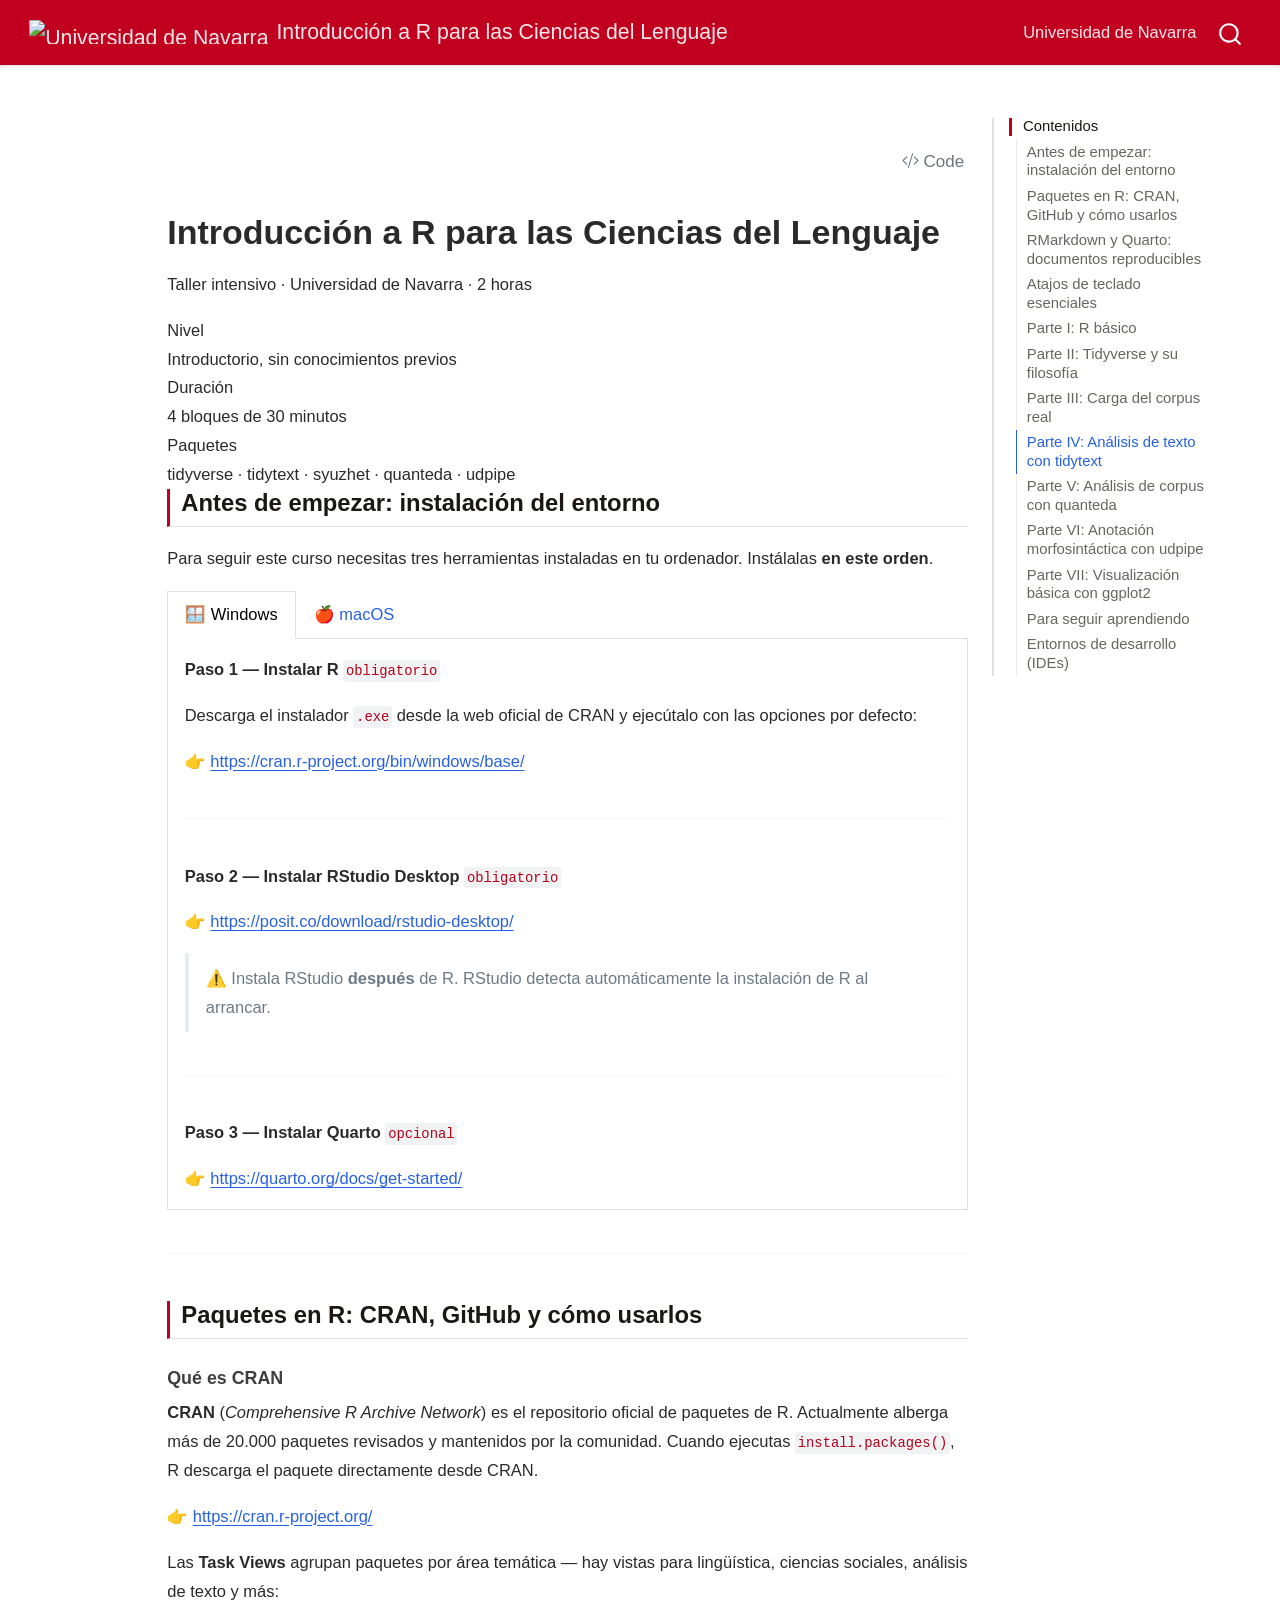
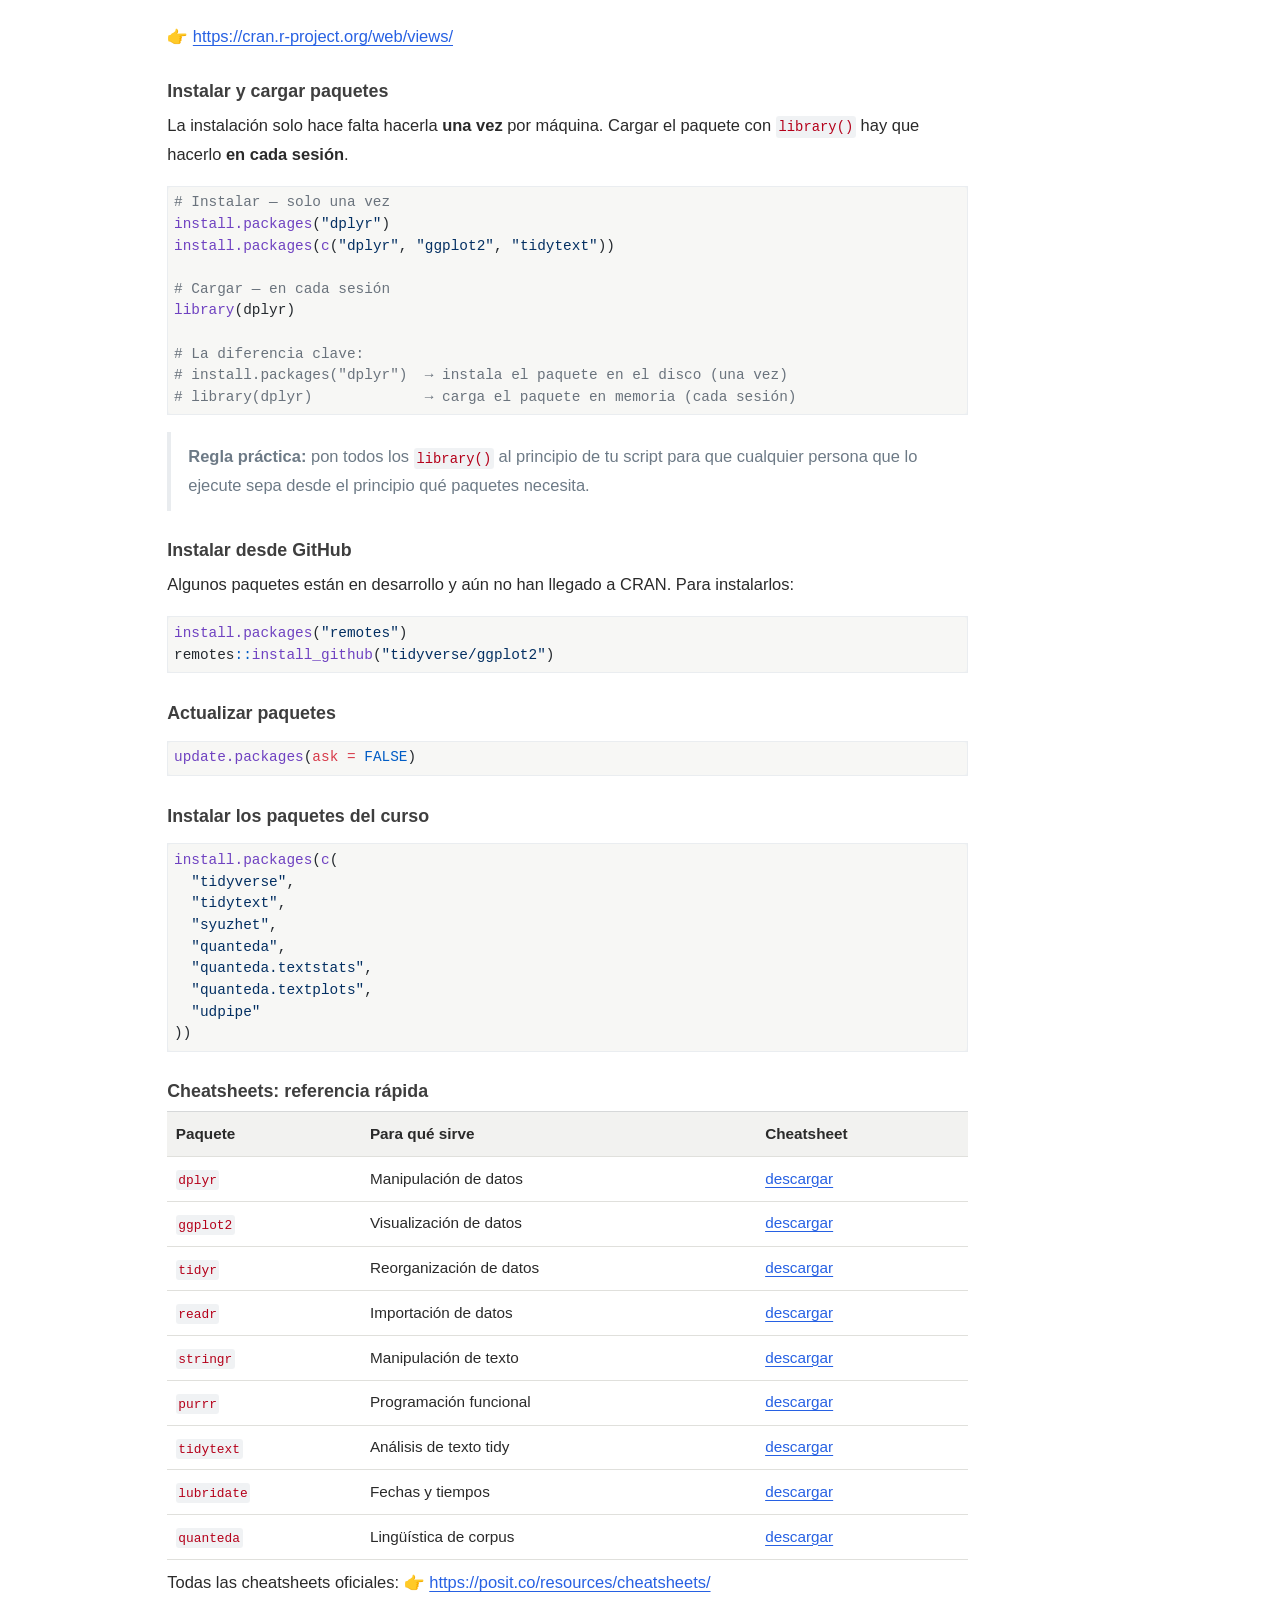
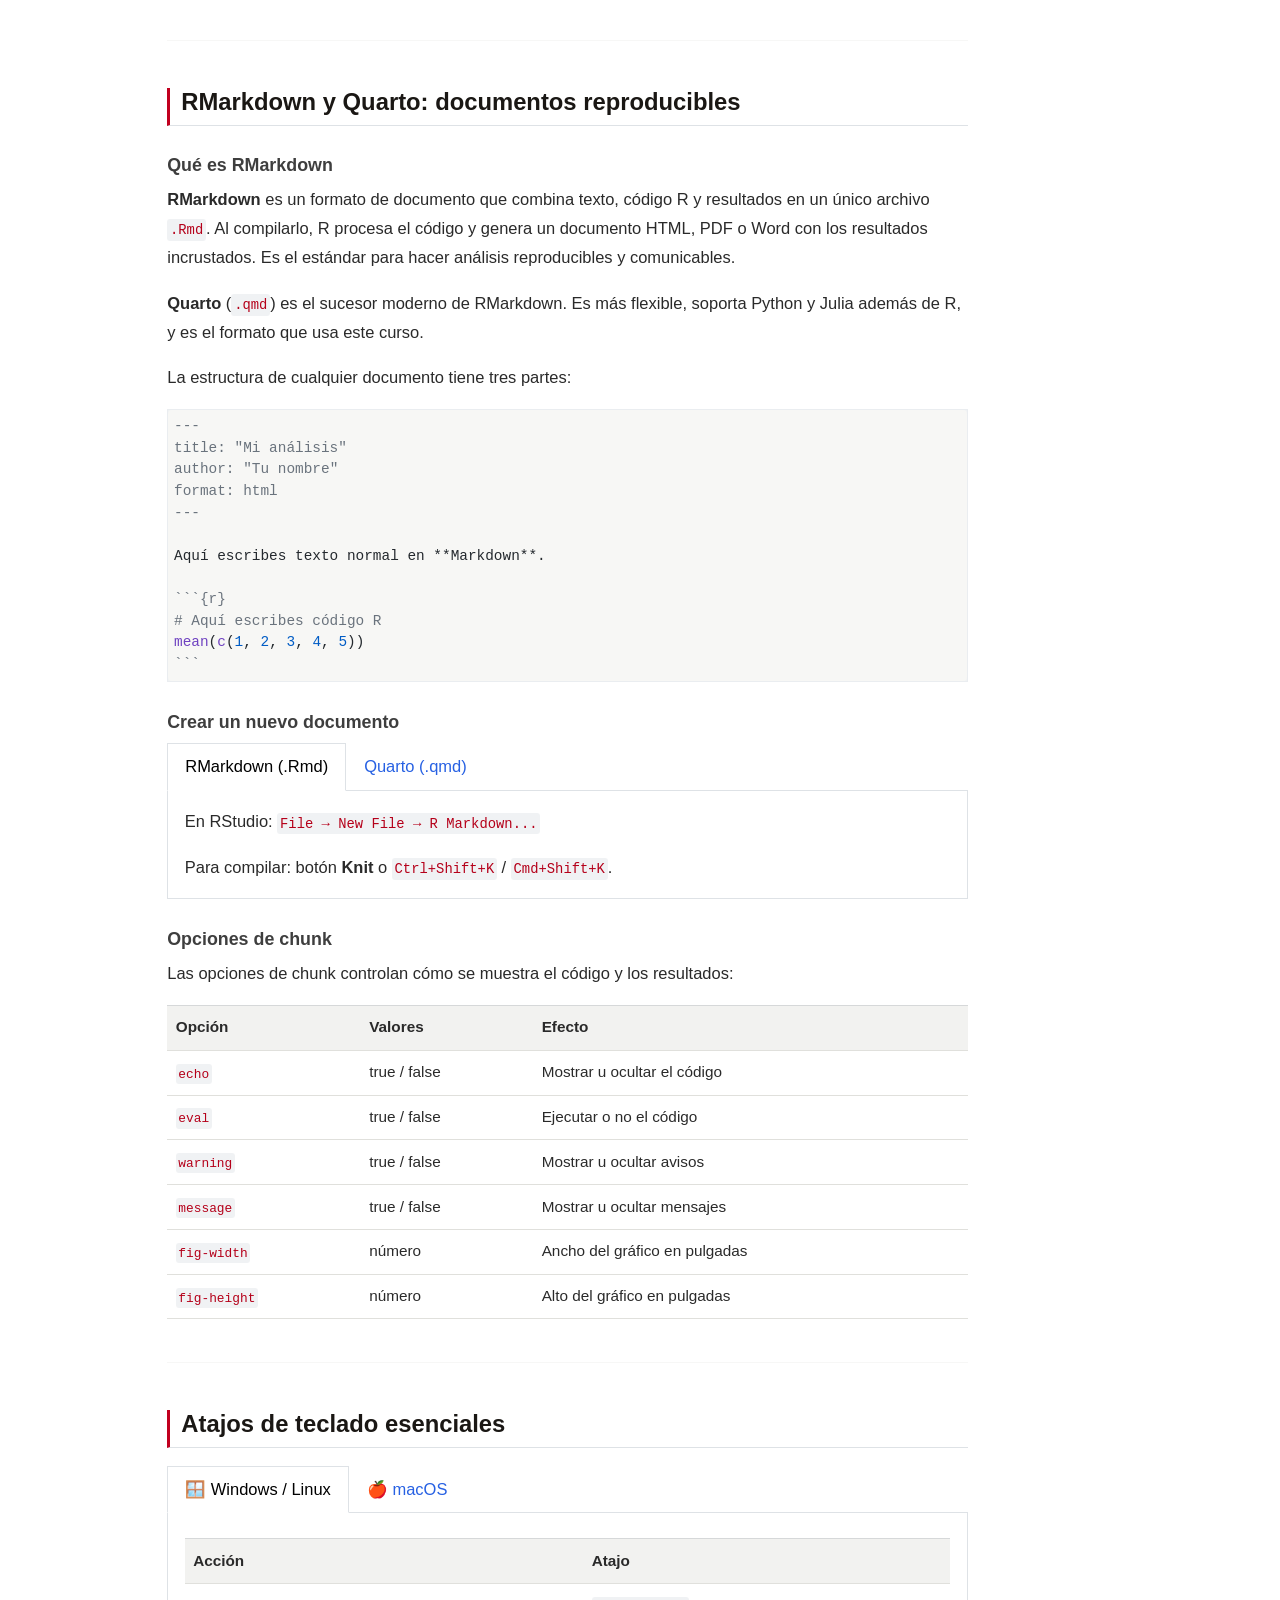
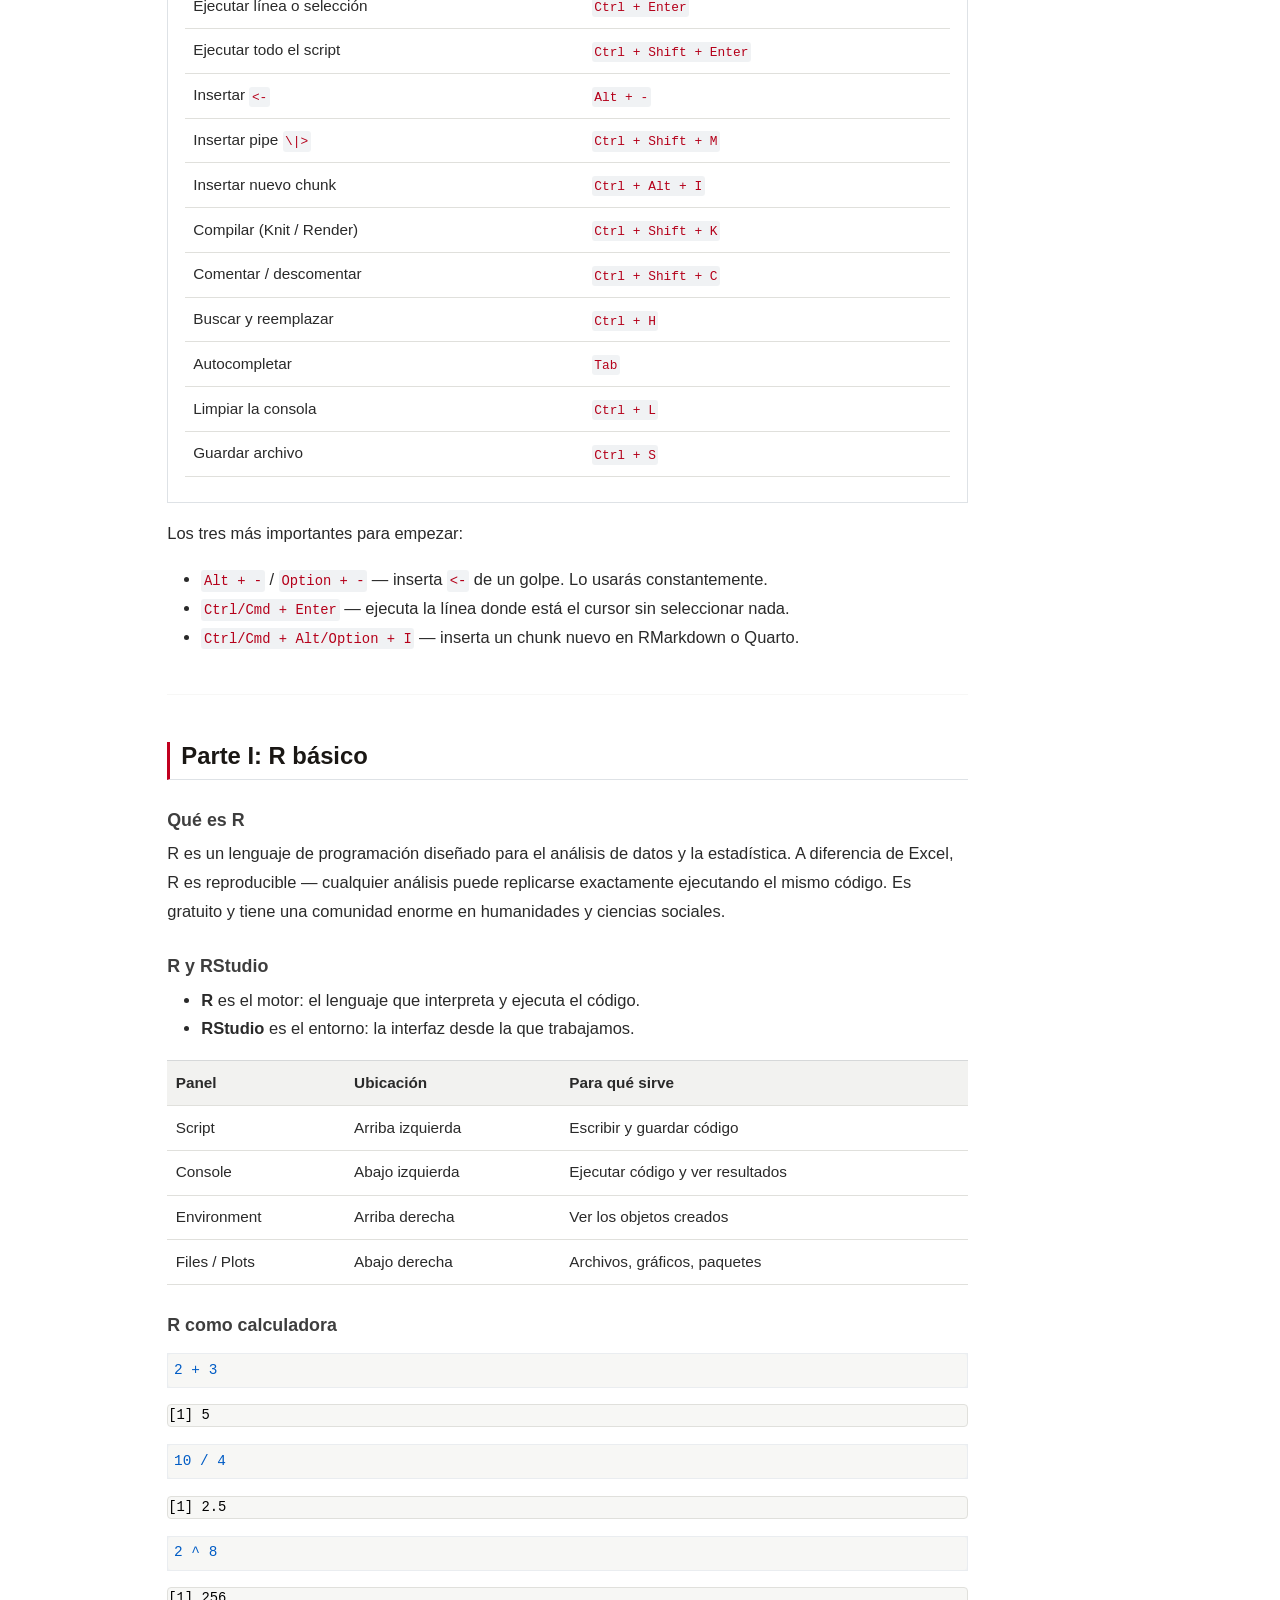
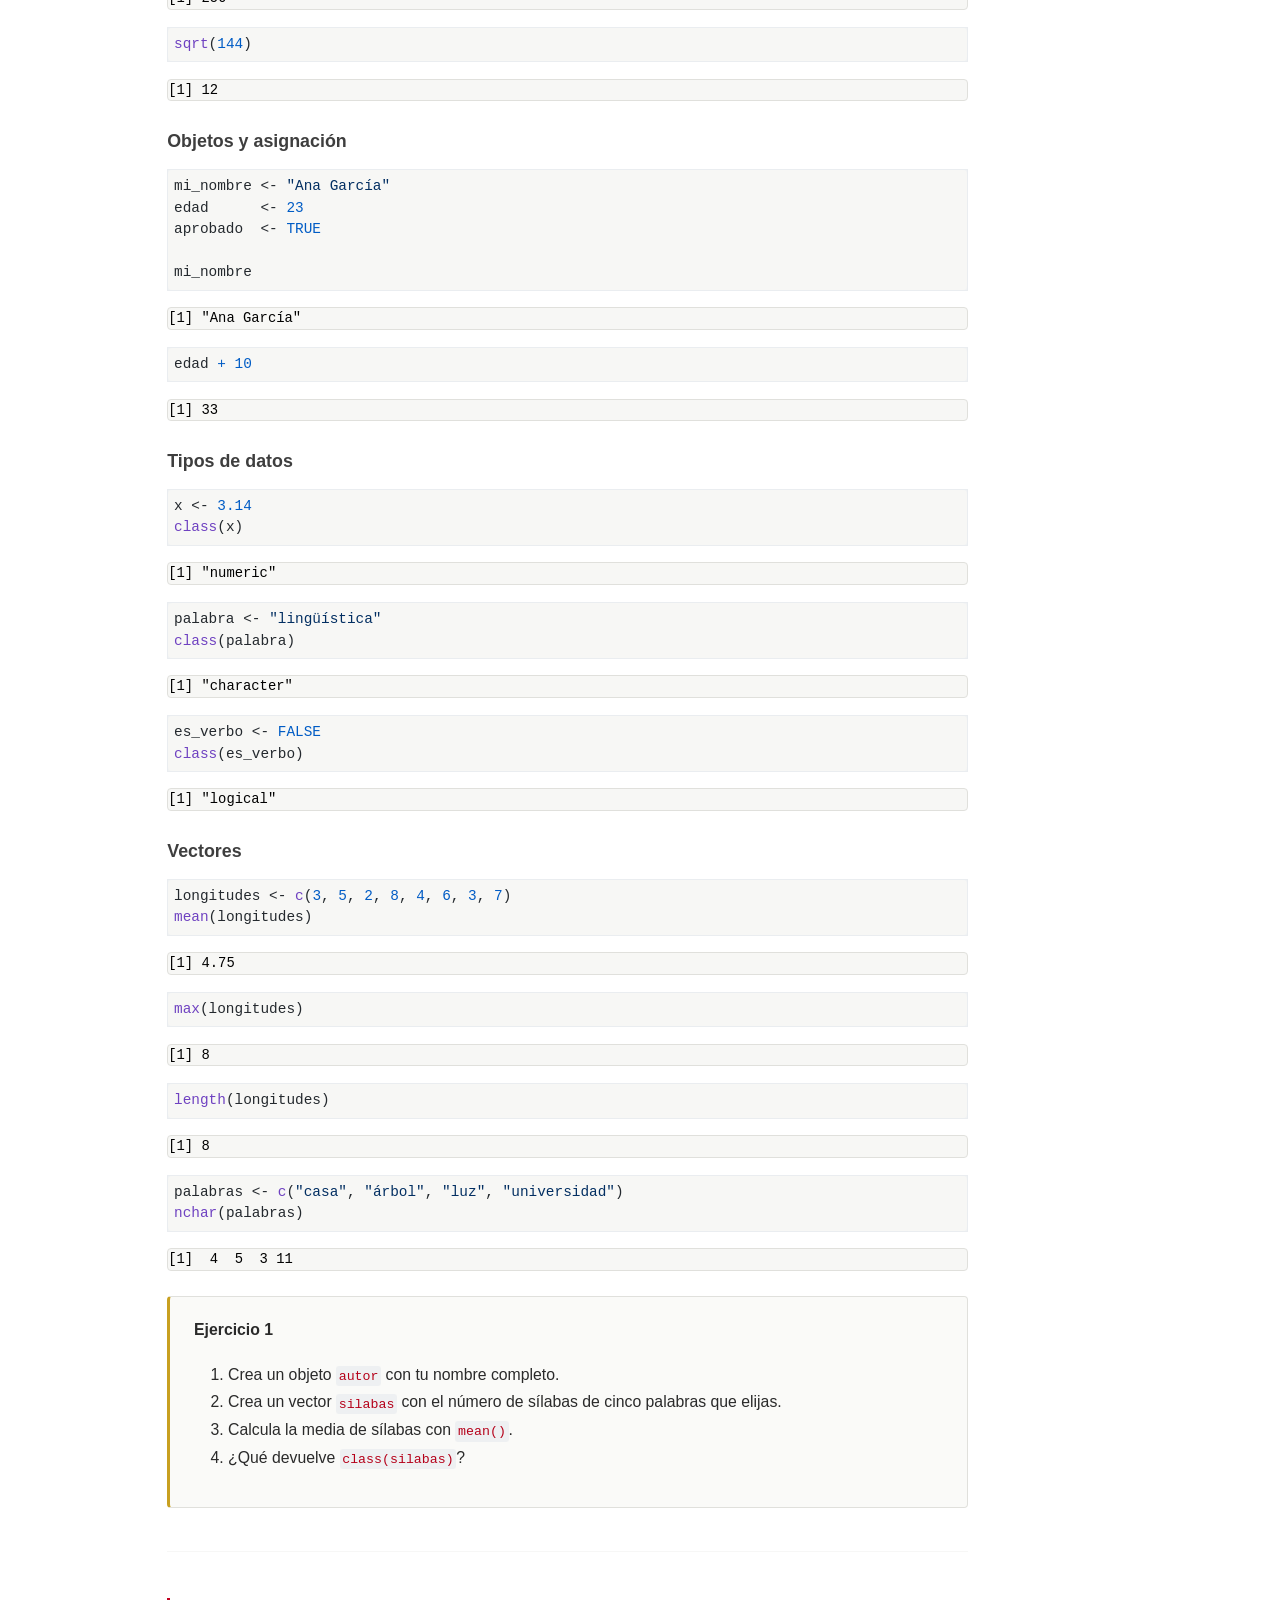
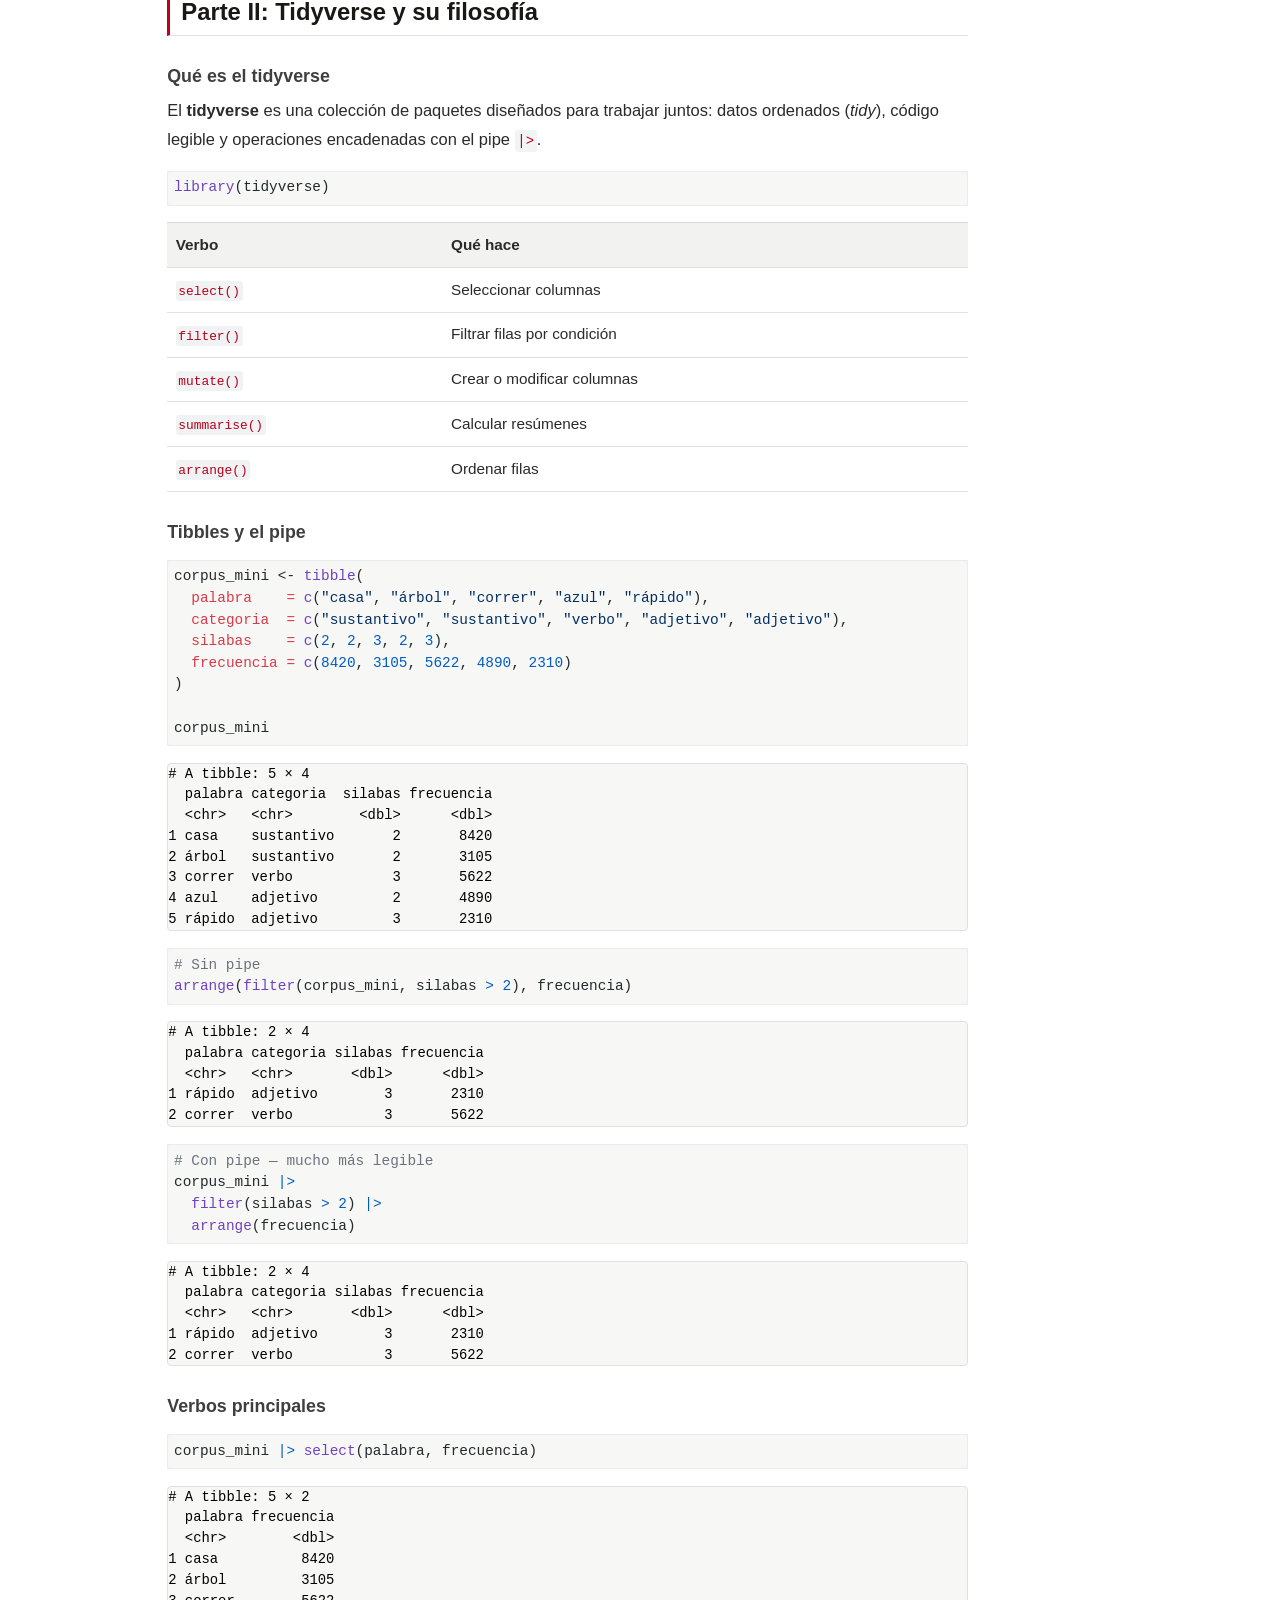
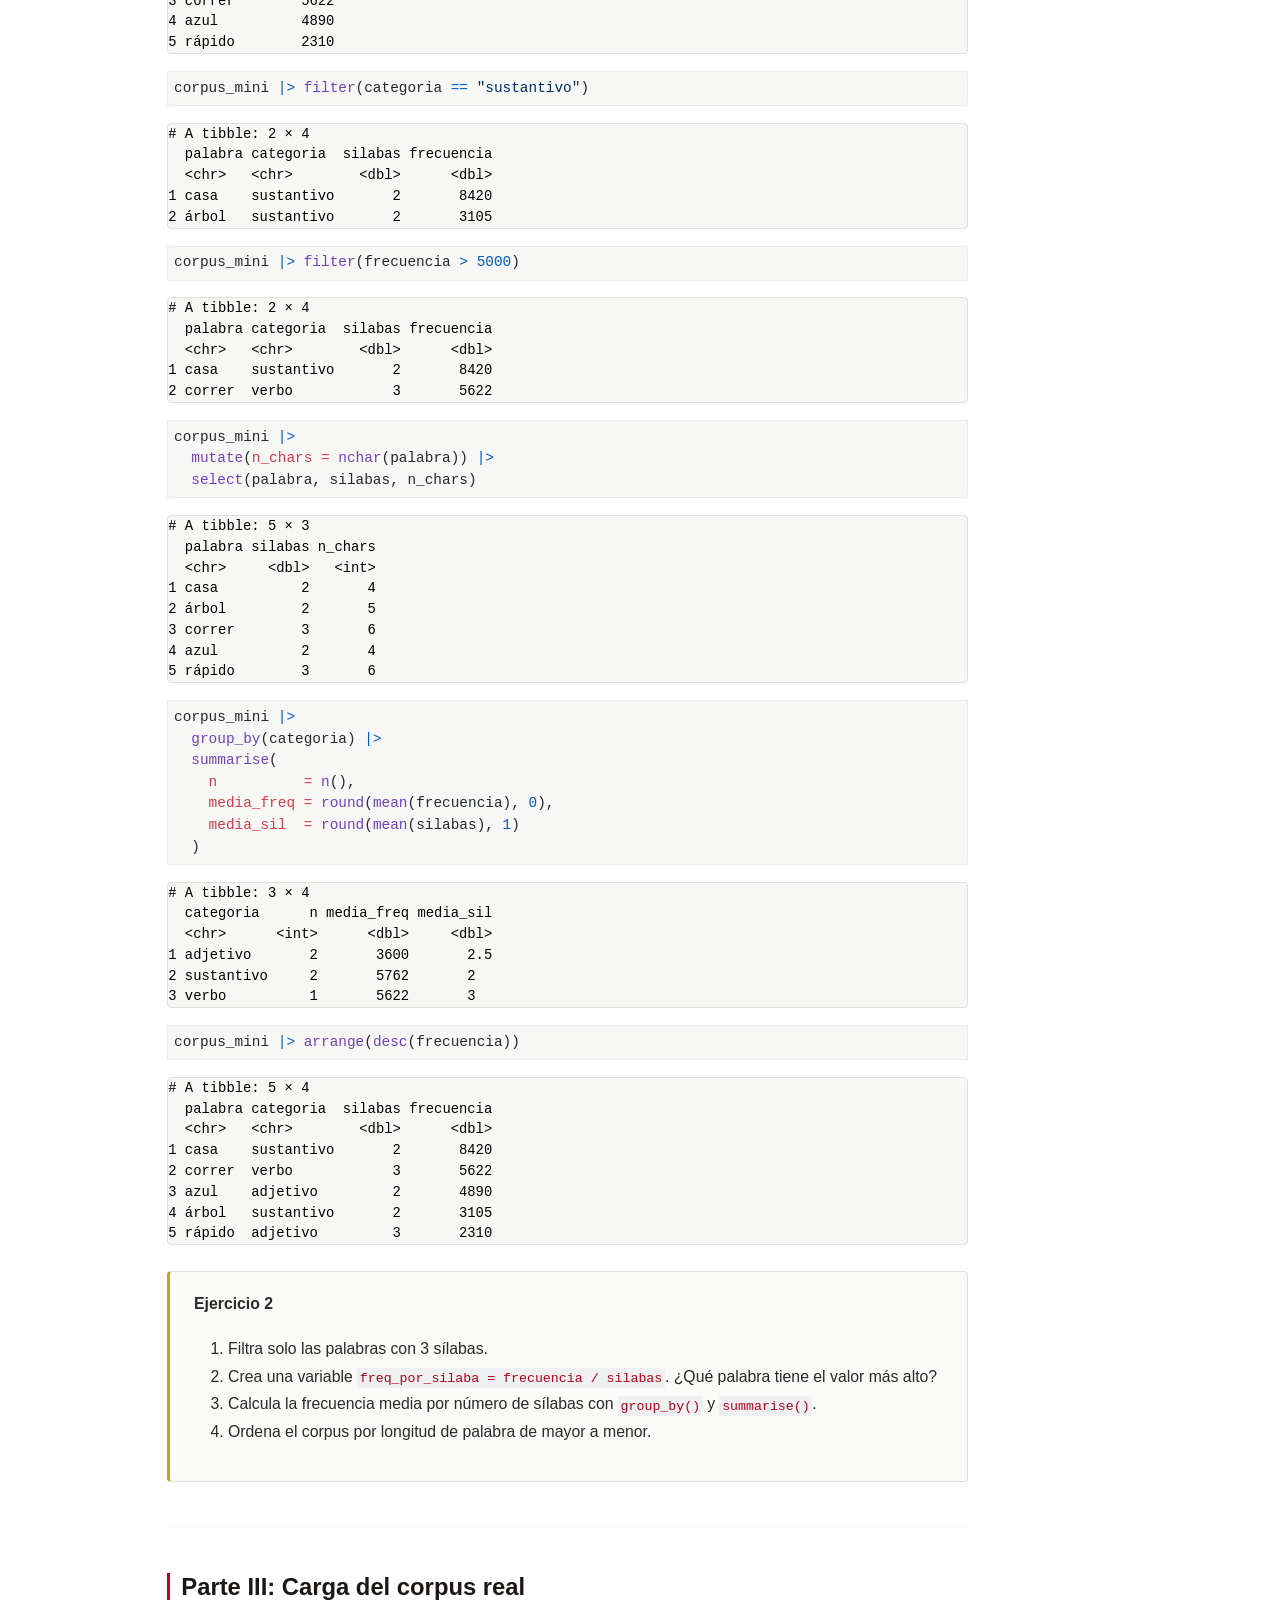
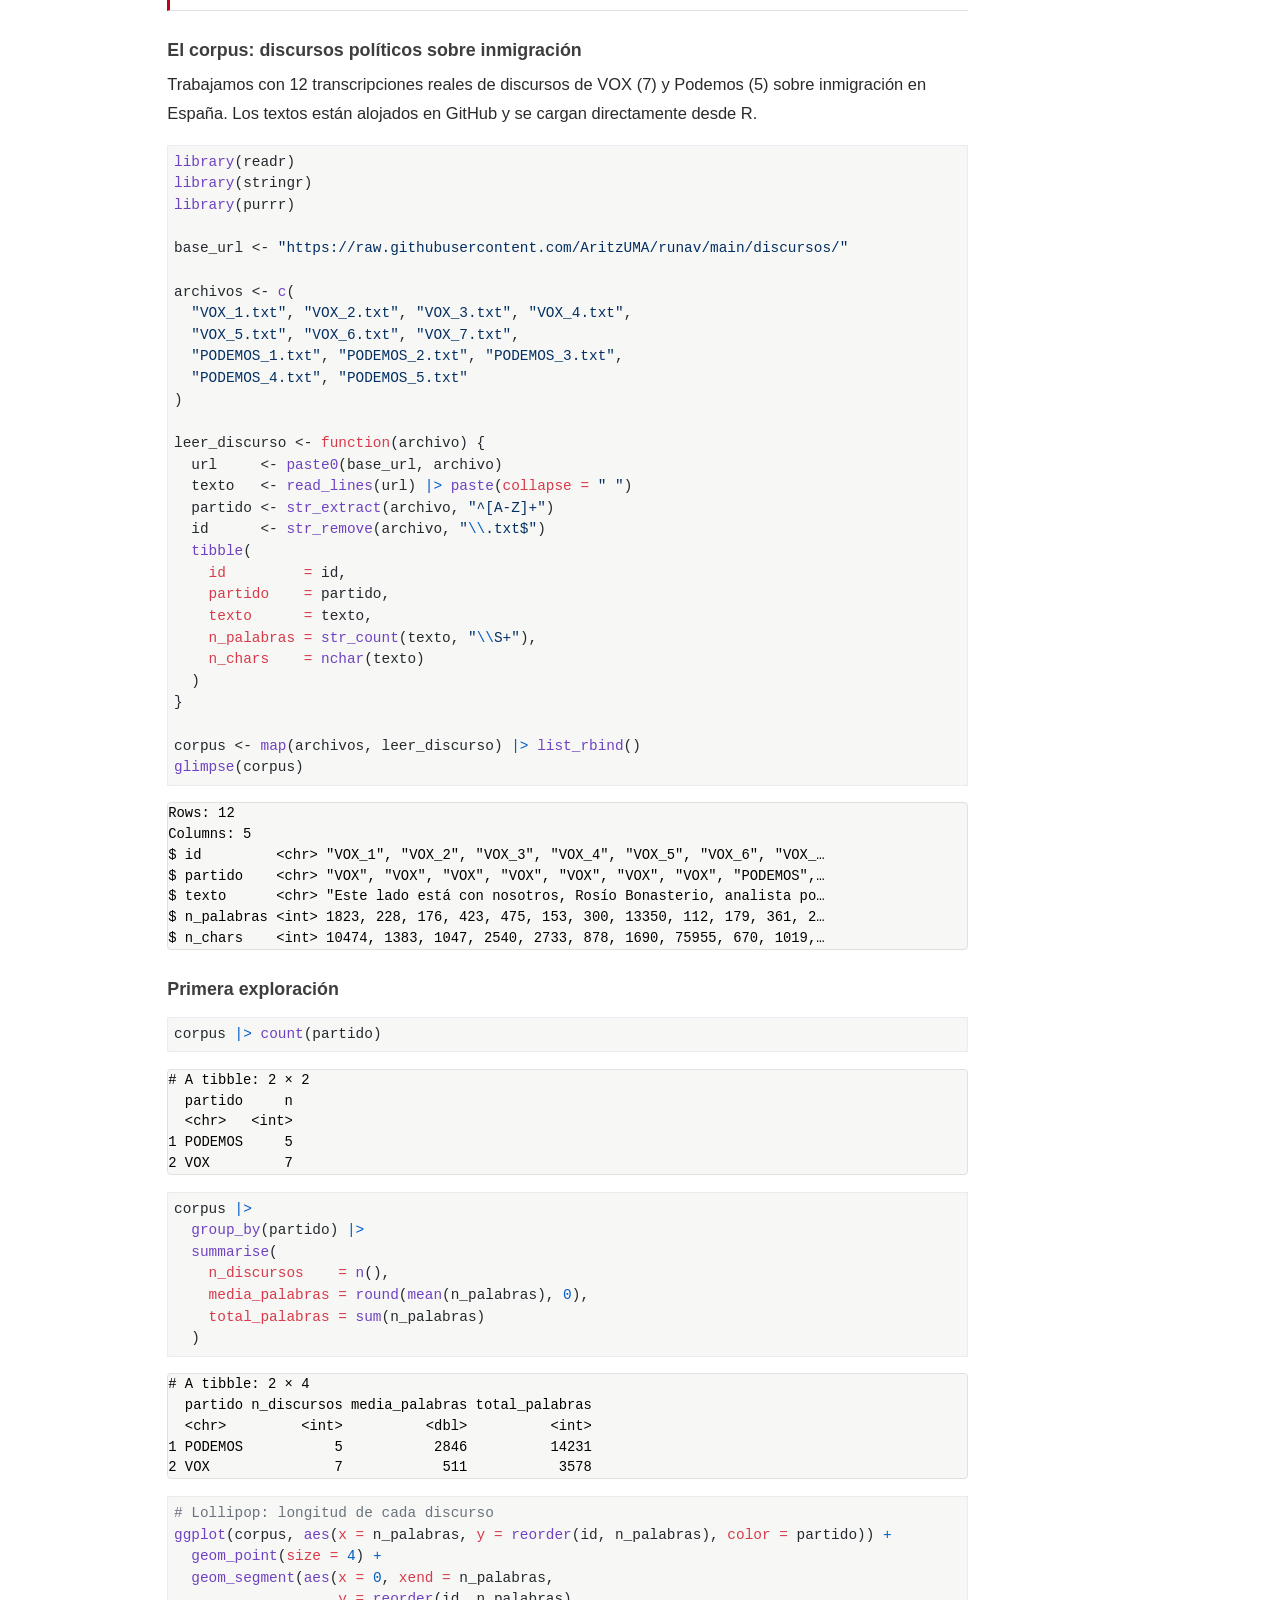
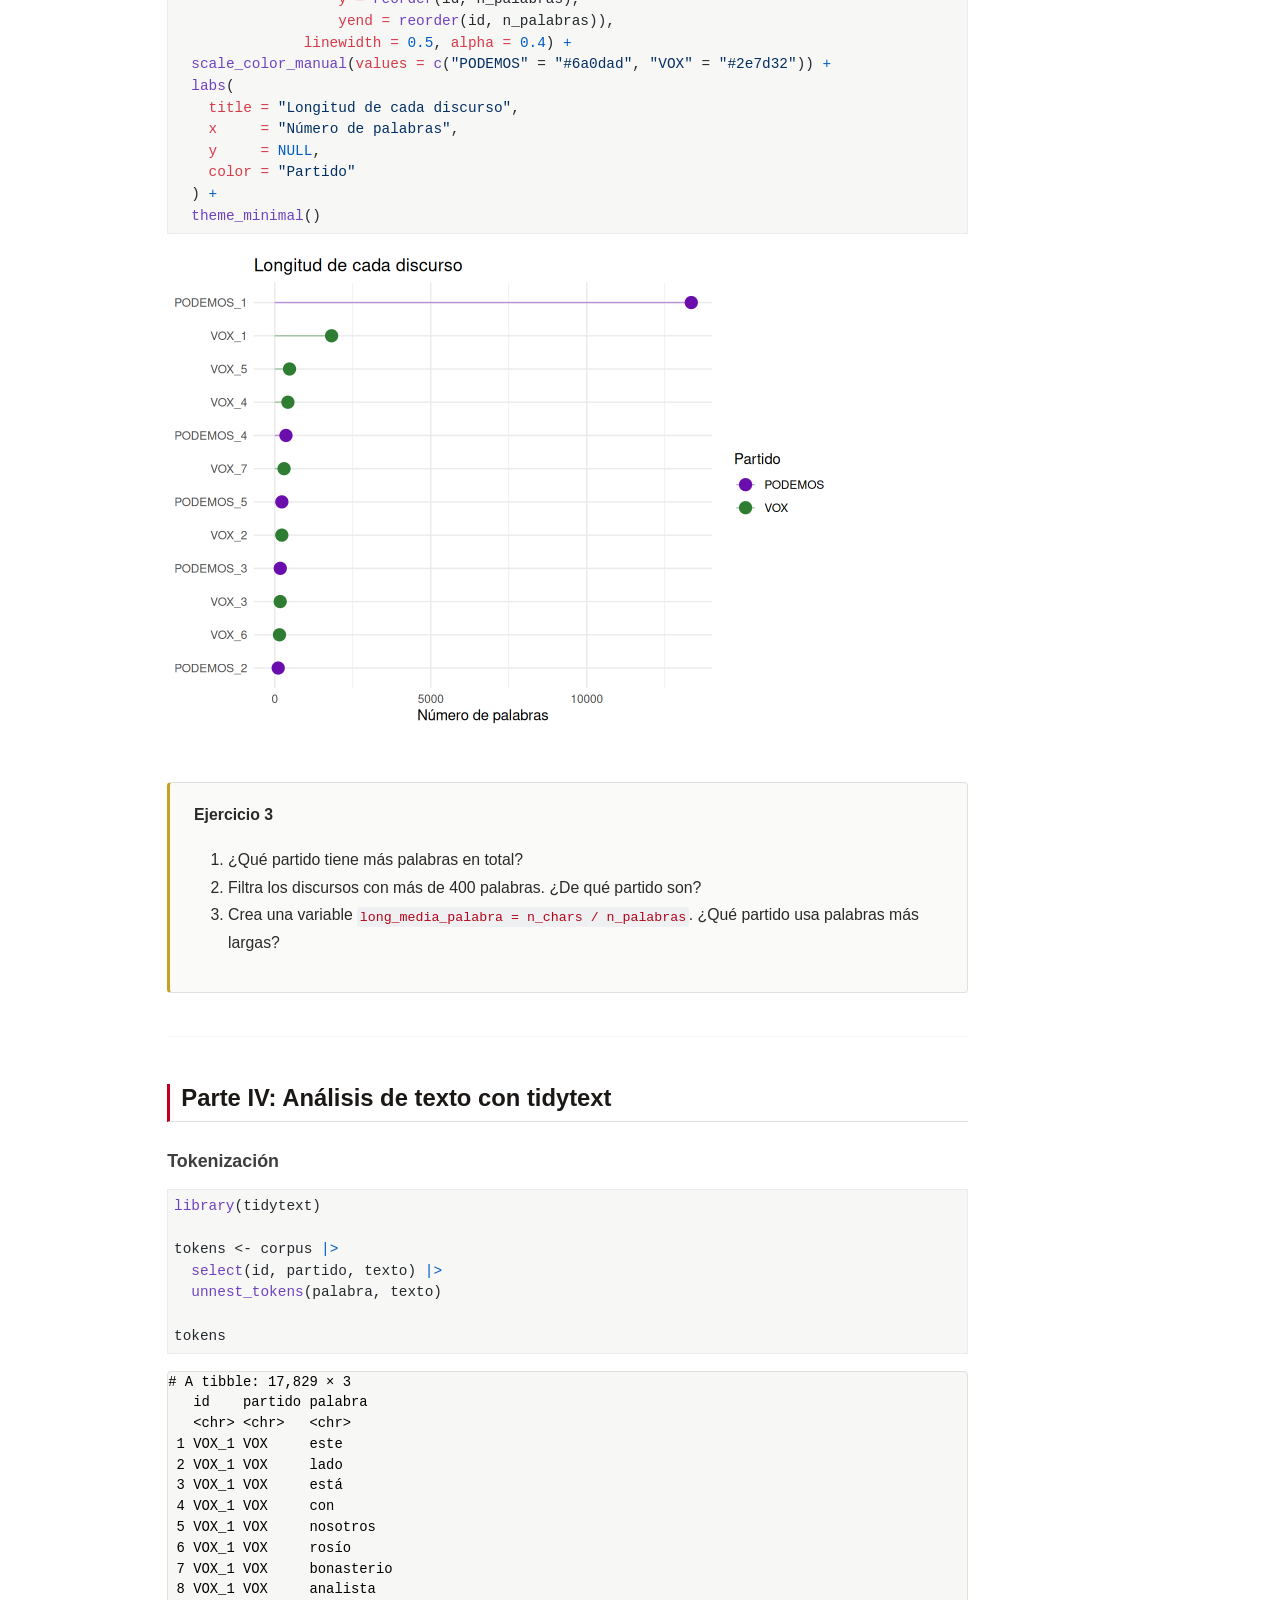
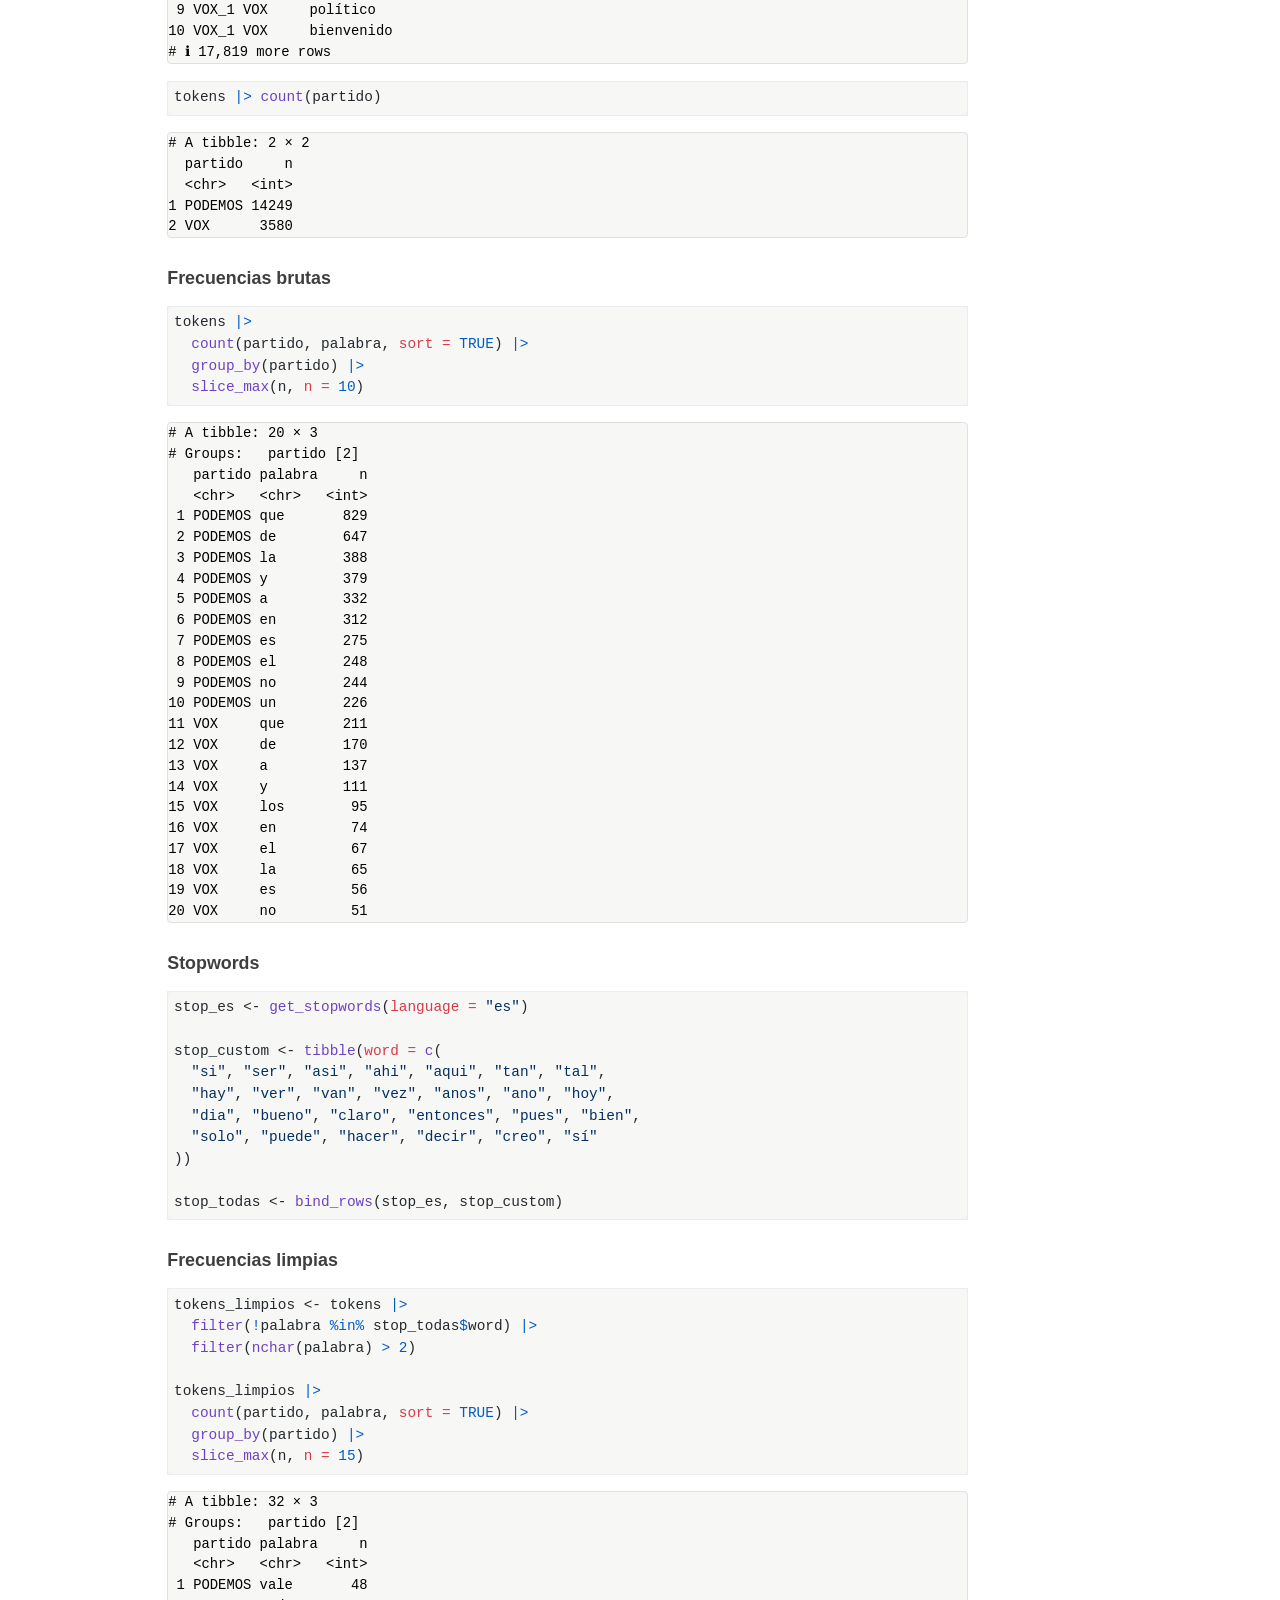
==== index.html @ 526f391e "Built site for gh-pages" ====
<!DOCTYPE html>
<html xmlns="http://www.w3.org/1999/xhtml" lang="en" xml:lang="en"><head>

<meta charset="utf-8">
<meta name="generator" content="quarto-1.9.37">

<meta name="viewport" content="width=device-width, initial-scale=1.0, user-scalable=yes">


<title>Introducción a R para las Ciencias del Lenguaje</title>
<style>
/* Default styles provided by pandoc.
** See https://pandoc.org/MANUAL.html#variables-for-html for config info.
*/
code{white-space: pre-wrap;}
span.smallcaps{font-variant: small-caps;}
div.columns{display: flex; gap: min(4vw, 1.5em);}
div.column{flex: auto; overflow-x: auto;}
div.hanging-indent{margin-left: 1.5em; text-indent: -1.5em;}
ul.task-list{list-style: none;}
ul.task-list li input[type="checkbox"] {
  width: 0.8em;
  margin: 0 0.8em 0.2em -1em; /* quarto-specific, see https://github.com/quarto-dev/quarto-cli/issues/4556 */ 
  vertical-align: middle;
}
/* CSS for syntax highlighting */
html { -webkit-text-size-adjust: 100%; }
pre > code.sourceCode { white-space: pre; position: relative; }
pre > code.sourceCode > span { display: inline-block; line-height: 1.25; }
pre > code.sourceCode > span:empty { height: 1.2em; }
.sourceCode { overflow: visible; }
code.sourceCode > span { color: inherit; text-decoration: inherit; }
div.sourceCode { margin: 1em 0; }
pre.sourceCode { margin: 0; }
@media screen {
div.sourceCode { overflow: auto; }
}
@media print {
pre > code.sourceCode { white-space: pre-wrap; }
pre > code.sourceCode > span { text-indent: -5em; padding-left: 5em; }
}
pre.numberSource code
  { counter-reset: source-line 0; }
pre.numberSource code > span
  { position: relative; left: -4em; counter-increment: source-line; }
pre.numberSource code > span > a:first-child::before
  { content: counter(source-line);
    position: relative; left: -1em; text-align: right; vertical-align: baseline;
    border: none; display: inline-block;
    -webkit-touch-callout: none; -webkit-user-select: none;
    -khtml-user-select: none; -moz-user-select: none;
    -ms-user-select: none; user-select: none;
    padding: 0 4px; width: 4em;
  }
pre.numberSource { margin-left: 3em;  padding-left: 4px; }
div.sourceCode
  {   }
@media screen {
pre > code.sourceCode > span > a:first-child::before { text-decoration: underline; }
}
</style>


<script src="site_libs/quarto-nav/quarto-nav.js"></script>
<script src="site_libs/quarto-nav/headroom.min.js"></script>
<script src="site_libs/clipboard/clipboard.min.js"></script>
<script src="site_libs/quarto-search/autocomplete.umd.js"></script>
<script src="site_libs/quarto-search/fuse.min.js"></script>
<script src="site_libs/quarto-search/quarto-search.js"></script>
<meta name="quarto:offset" content="./">
<script src="site_libs/quarto-html/quarto.js" type="module"></script>
<script src="site_libs/quarto-html/tabsets/tabsets.js" type="module"></script>
<script src="site_libs/quarto-html/popper.min.js"></script>
<script src="site_libs/quarto-html/tippy.umd.min.js"></script>
<script src="site_libs/quarto-html/anchor.min.js"></script>
<link href="site_libs/quarto-html/tippy.css" rel="stylesheet">
<link href="site_libs/quarto-html/quarto-syntax-highlighting-acf12a64177840b8d86f2d4f01b2e9fb.css" rel="stylesheet" id="quarto-text-highlighting-styles">
<script src="site_libs/bootstrap/bootstrap.min.js"></script>
<link href="site_libs/bootstrap/bootstrap-icons.css" rel="stylesheet">
<link href="site_libs/bootstrap/bootstrap-f64c6f8e238f527249b3c3e2ac4c1b9b.min.css" rel="stylesheet" append-hash="true" id="quarto-bootstrap" data-mode="light">
<script id="quarto-search-options" type="application/json">{
  "location": "navbar",
  "copy-button": false,
  "collapse-after": 3,
  "panel-placement": "end",
  "type": "overlay",
  "limit": 50,
  "keyboard-shortcut": [
    "f",
    "/",
    "s"
  ],
  "show-item-context": false,
  "language": {
    "search-no-results-text": "No results",
    "search-matching-documents-text": "matching documents",
    "search-copy-link-title": "Copy link to search",
    "search-hide-matches-text": "Hide additional matches",
    "search-more-match-text": "more match in this document",
    "search-more-matches-text": "more matches in this document",
    "search-clear-button-title": "Clear",
    "search-text-placeholder": "",
    "search-detached-cancel-button-title": "Cancel",
    "search-submit-button-title": "Submit",
    "search-label": "Search"
  }
}</script>
<style>html{ scroll-behavior: smooth; }</style>


<link rel="stylesheet" href="styles.css">
</head>

<body class="nav-fixed quarto-light">

<div id="quarto-search-results"></div>
  <header id="quarto-header" class="headroom fixed-top">
    <nav class="navbar navbar-expand-lg " data-bs-theme="dark">
      <div class="navbar-container container-fluid">
      <div class="navbar-brand-container mx-auto">
    <a href="https://www.unav.edu" class="navbar-brand navbar-brand-logo">
    <img src="https://www.unav.edu/documents/10162/30622995/Marca+Universidad+de+Navarra_200__white.png/75601112-72f9-4940-a060-0a15ab28a11c?t=1635332708035" alt="Universidad de Navarra" class="navbar-logo light-content">
    <img src="https://www.unav.edu/documents/10162/30622995/Marca+Universidad+de+Navarra_200__white.png/75601112-72f9-4940-a060-0a15ab28a11c?t=1635332708035" alt="Universidad de Navarra" class="navbar-logo dark-content">
    </a>
    <a class="navbar-brand" href="https://www.unav.edu">
    <span class="navbar-title">Introducción a R para las Ciencias del Lenguaje</span>
    </a>
  </div>
            <div id="quarto-search" class="" title="Search"></div>
          <button class="navbar-toggler" type="button" data-bs-toggle="collapse" data-bs-target="#navbarCollapse" aria-controls="navbarCollapse" role="menu" aria-expanded="false" aria-label="Toggle navigation" onclick="if (window.quartoToggleHeadroom) { window.quartoToggleHeadroom(); }">
  <span class="navbar-toggler-icon"></span>
</button>
          <div class="collapse navbar-collapse" id="navbarCollapse">
            <ul class="navbar-nav navbar-nav-scroll ms-auto">
  <li class="nav-item">
    <a class="nav-link" href="https://www.unav.edu"> 
<span class="menu-text">Universidad de Navarra</span></a>
  </li>  
</ul>
          </div> <!-- /navcollapse -->
            <div class="quarto-navbar-tools">
</div>
      </div> <!-- /container-fluid -->
    </nav>
</header>
<!-- content -->
<div id="quarto-content" class="quarto-container page-columns page-rows-contents page-layout-article page-navbar">
<!-- sidebar -->
<!-- margin-sidebar -->
    <div id="quarto-margin-sidebar" class="sidebar margin-sidebar">
        <nav id="TOC" role="doc-toc" class="toc-active">
    <h2 id="toc-title">Contenidos</h2>
   
  <ul class="collapse">
  <li><a href="#instalacion" id="toc-instalacion" class="nav-link active" data-scroll-target="#instalacion">Antes de empezar: instalación del entorno</a></li>
  <li><a href="#paquetes" id="toc-paquetes" class="nav-link" data-scroll-target="#paquetes">Paquetes en R: CRAN, GitHub y cómo usarlos</a></li>
  <li><a href="#rmarkdown" id="toc-rmarkdown" class="nav-link" data-scroll-target="#rmarkdown">RMarkdown y Quarto: documentos reproducibles</a></li>
  <li><a href="#atajos" id="toc-atajos" class="nav-link" data-scroll-target="#atajos">Atajos de teclado esenciales</a></li>
  <li><a href="#parte-i" id="toc-parte-i" class="nav-link" data-scroll-target="#parte-i">Parte I: R básico</a></li>
  <li><a href="#parte-ii" id="toc-parte-ii" class="nav-link" data-scroll-target="#parte-ii">Parte II: Tidyverse y su filosofía</a></li>
  <li><a href="#parte-iii" id="toc-parte-iii" class="nav-link" data-scroll-target="#parte-iii">Parte III: Carga del corpus real</a></li>
  <li><a href="#parte-iv" id="toc-parte-iv" class="nav-link" data-scroll-target="#parte-iv">Parte IV: Análisis de texto con tidytext</a></li>
  <li><a href="#parte-v" id="toc-parte-v" class="nav-link" data-scroll-target="#parte-v">Parte V: Análisis de corpus con quanteda</a></li>
  <li><a href="#parte-vi" id="toc-parte-vi" class="nav-link" data-scroll-target="#parte-vi">Parte VI: Anotación morfosintáctica con udpipe</a></li>
  <li><a href="#parte-vii" id="toc-parte-vii" class="nav-link" data-scroll-target="#parte-vii">Parte VII: Visualización básica con ggplot2</a></li>
  <li><a href="#recursos" id="toc-recursos" class="nav-link" data-scroll-target="#recursos">Para seguir aprendiendo</a></li>
  <li><a href="#entornos-de-desarrollo-ides" id="toc-entornos-de-desarrollo-ides" class="nav-link" data-scroll-target="#entornos-de-desarrollo-ides">Entornos de desarrollo (IDEs)</a></li>
  </ul>
</nav>
    </div>
<!-- main -->
<main class="content" id="quarto-document-content"><header id="title-block-header" class="quarto-title-block"><h1 class="title display-7"></h1></header><div class="quarto-title-block"><div class="quarto-title-tools-only"><button type="button" class="btn code-tools-button" id="quarto-code-tools-source"><i class="bi"></i> Code</button></div></div>




<div class="hero-banner">
  <h1>Introducción a R para las Ciencias del Lenguaje</h1>
  <p class="subtitulo">Taller intensivo · Universidad de Navarra · 2 horas</p>
  <div class="meta-grid">
    <div class="meta-item">
      <div class="etiqueta">Nivel</div>
      <div class="valor">Introductorio, sin conocimientos previos</div>
    </div>
    <div class="meta-item">
      <div class="etiqueta">Duración</div>
      <div class="valor">4 bloques de 30 minutos</div>
    </div>
    <div class="meta-item">
      <div class="etiqueta">Paquetes</div>
      <div class="valor">tidyverse · tidytext · syuzhet · quanteda · udpipe</div>
    </div>
  </div>
</div>
<section id="instalacion" class="level2">
<h2 class="anchored" data-anchor-id="instalacion">Antes de empezar: instalación del entorno</h2>
<p>Para seguir este curso necesitas tres herramientas instaladas en tu ordenador. Instálalas <strong>en este orden</strong>.</p>
<div class="tabset-margin-container"></div><div class="panel-tabset">
<ul class="nav nav-tabs" role="tablist"><li class="nav-item" role="presentation"><a class="nav-link active" id="tabset-1-1-tab" data-bs-toggle="tab" data-bs-target="#tabset-1-1" role="tab" aria-controls="tabset-1-1" aria-selected="true" href="">🪟 Windows</a></li><li class="nav-item" role="presentation"><a class="nav-link" id="tabset-1-2-tab" data-bs-toggle="tab" data-bs-target="#tabset-1-2" role="tab" aria-controls="tabset-1-2" aria-selected="false" href="">🍎 macOS</a></li></ul>
<div class="tab-content">
<div id="tabset-1-1" class="tab-pane active" role="tabpanel" aria-labelledby="tabset-1-1-tab">
<p><strong>Paso 1 — Instalar R</strong> <code>obligatorio</code></p>
<p>Descarga el instalador <code>.exe</code> desde la web oficial de CRAN y ejecútalo con las opciones por defecto:</p>
<p>👉 <a href="https://cran.r-project.org/bin/windows/base/">https://cran.r-project.org/bin/windows/base/</a></p>
<hr>
<p><strong>Paso 2 — Instalar RStudio Desktop</strong> <code>obligatorio</code></p>
<p>👉 <a href="https://posit.co/download/rstudio-desktop/">https://posit.co/download/rstudio-desktop/</a></p>
<blockquote class="blockquote">
<p>⚠️ Instala RStudio <strong>después</strong> de R. RStudio detecta automáticamente la instalación de R al arrancar.</p>
</blockquote>
<hr>
<p><strong>Paso 3 — Instalar Quarto</strong> <code>opcional</code></p>
<p>👉 <a href="https://quarto.org/docs/get-started/">https://quarto.org/docs/get-started/</a></p>
</div>
<div id="tabset-1-2" class="tab-pane" role="tabpanel" aria-labelledby="tabset-1-2-tab">
<p><strong>Paso 1 — Instalar R</strong> <code>obligatorio</code></p>
<p>Descarga el paquete <code>.pkg</code> desde CRAN. Elige la versión según tu chip:</p>
<ul>
<li><strong>Apple Silicon (M1 / M2 / M3):</strong> archivo con <code>arm64</code></li>
<li><strong>Intel:</strong> archivo con <code>x86_64</code></li>
</ul>
<p>👉 <a href="https://cran.r-project.org/bin/macosx/">https://cran.r-project.org/bin/macosx/</a></p>
<hr>
<p><strong>Paso 2 — Instalar RStudio Desktop</strong> <code>obligatorio</code></p>
<p>👉 <a href="https://posit.co/download/rstudio-desktop/">https://posit.co/download/rstudio-desktop/</a></p>
<blockquote class="blockquote">
<p>💡 Si macOS bloquea el instalador, ve a <strong>Ajustes del sistema → Privacidad y seguridad</strong> → “Abrir igualmente”.</p>
</blockquote>
<hr>
<p><strong>Paso 3 — Instalar Quarto</strong> <code>opcional</code></p>
<p>👉 <a href="https://quarto.org/docs/get-started/">https://quarto.org/docs/get-started/</a></p>
</div>
</div>
</div>
<hr>
</section>
<section id="paquetes" class="level2">
<h2 class="anchored" data-anchor-id="paquetes">Paquetes en R: CRAN, GitHub y cómo usarlos</h2>
<section id="qué-es-cran" class="level3">
<h3 class="anchored" data-anchor-id="qué-es-cran">Qué es CRAN</h3>
<p><strong>CRAN</strong> (<em>Comprehensive R Archive Network</em>) es el repositorio oficial de paquetes de R. Actualmente alberga más de 20.000 paquetes revisados y mantenidos por la comunidad. Cuando ejecutas <code>install.packages()</code>, R descarga el paquete directamente desde CRAN.</p>
<p>👉 <a href="https://cran.r-project.org/">https://cran.r-project.org/</a></p>
<p>Las <strong>Task Views</strong> agrupan paquetes por área temática — hay vistas para lingüística, ciencias sociales, análisis de texto y más:</p>
<p>👉 <a href="https://cran.r-project.org/web/views/">https://cran.r-project.org/web/views/</a></p>
</section>
<section id="instalar-y-cargar-paquetes" class="level3">
<h3 class="anchored" data-anchor-id="instalar-y-cargar-paquetes">Instalar y cargar paquetes</h3>
<p>La instalación solo hace falta hacerla <strong>una vez</strong> por máquina. Cargar el paquete con <code>library()</code> hay que hacerlo <strong>en cada sesión</strong>.</p>
<div class="cell">
<div class="code-copy-outer-scaffold"><div class="sourceCode cell-code" id="cb1"><pre class="sourceCode r code-with-copy"><code class="sourceCode r"><span id="cb1-1"><a href="#cb1-1" aria-hidden="true" tabindex="-1"></a><span class="co"># Instalar — solo una vez</span></span>
<span id="cb1-2"><a href="#cb1-2" aria-hidden="true" tabindex="-1"></a><span class="fu">install.packages</span>(<span class="st">"dplyr"</span>)</span>
<span id="cb1-3"><a href="#cb1-3" aria-hidden="true" tabindex="-1"></a><span class="fu">install.packages</span>(<span class="fu">c</span>(<span class="st">"dplyr"</span>, <span class="st">"ggplot2"</span>, <span class="st">"tidytext"</span>))</span>
<span id="cb1-4"><a href="#cb1-4" aria-hidden="true" tabindex="-1"></a></span>
<span id="cb1-5"><a href="#cb1-5" aria-hidden="true" tabindex="-1"></a><span class="co"># Cargar — en cada sesión</span></span>
<span id="cb1-6"><a href="#cb1-6" aria-hidden="true" tabindex="-1"></a><span class="fu">library</span>(dplyr)</span>
<span id="cb1-7"><a href="#cb1-7" aria-hidden="true" tabindex="-1"></a></span>
<span id="cb1-8"><a href="#cb1-8" aria-hidden="true" tabindex="-1"></a><span class="co"># La diferencia clave:</span></span>
<span id="cb1-9"><a href="#cb1-9" aria-hidden="true" tabindex="-1"></a><span class="co"># install.packages("dplyr")  → instala el paquete en el disco (una vez)</span></span>
<span id="cb1-10"><a href="#cb1-10" aria-hidden="true" tabindex="-1"></a><span class="co"># library(dplyr)             → carga el paquete en memoria (cada sesión)</span></span></code></pre></div><button title="Copy to Clipboard" class="code-copy-button"><i class="bi"></i></button></div>
</div>
<blockquote class="blockquote">
<p><strong>Regla práctica:</strong> pon todos los <code>library()</code> al principio de tu script para que cualquier persona que lo ejecute sepa desde el principio qué paquetes necesita.</p>
</blockquote>
</section>
<section id="instalar-desde-github" class="level3">
<h3 class="anchored" data-anchor-id="instalar-desde-github">Instalar desde GitHub</h3>
<p>Algunos paquetes están en desarrollo y aún no han llegado a CRAN. Para instalarlos:</p>
<div class="cell">
<div class="code-copy-outer-scaffold"><div class="sourceCode cell-code" id="cb2"><pre class="sourceCode r code-with-copy"><code class="sourceCode r"><span id="cb2-1"><a href="#cb2-1" aria-hidden="true" tabindex="-1"></a><span class="fu">install.packages</span>(<span class="st">"remotes"</span>)</span>
<span id="cb2-2"><a href="#cb2-2" aria-hidden="true" tabindex="-1"></a>remotes<span class="sc">::</span><span class="fu">install_github</span>(<span class="st">"tidyverse/ggplot2"</span>)</span></code></pre></div><button title="Copy to Clipboard" class="code-copy-button"><i class="bi"></i></button></div>
</div>
</section>
<section id="actualizar-paquetes" class="level3">
<h3 class="anchored" data-anchor-id="actualizar-paquetes">Actualizar paquetes</h3>
<div class="cell">
<div class="code-copy-outer-scaffold"><div class="sourceCode cell-code" id="cb3"><pre class="sourceCode r code-with-copy"><code class="sourceCode r"><span id="cb3-1"><a href="#cb3-1" aria-hidden="true" tabindex="-1"></a><span class="fu">update.packages</span>(<span class="at">ask =</span> <span class="cn">FALSE</span>)</span></code></pre></div><button title="Copy to Clipboard" class="code-copy-button"><i class="bi"></i></button></div>
</div>
</section>
<section id="instalar-los-paquetes-del-curso" class="level3">
<h3 class="anchored" data-anchor-id="instalar-los-paquetes-del-curso">Instalar los paquetes del curso</h3>
<div class="cell">
<div class="code-copy-outer-scaffold"><div class="sourceCode cell-code" id="cb4"><pre class="sourceCode r code-with-copy"><code class="sourceCode r"><span id="cb4-1"><a href="#cb4-1" aria-hidden="true" tabindex="-1"></a><span class="fu">install.packages</span>(<span class="fu">c</span>(</span>
<span id="cb4-2"><a href="#cb4-2" aria-hidden="true" tabindex="-1"></a>  <span class="st">"tidyverse"</span>,</span>
<span id="cb4-3"><a href="#cb4-3" aria-hidden="true" tabindex="-1"></a>  <span class="st">"tidytext"</span>,</span>
<span id="cb4-4"><a href="#cb4-4" aria-hidden="true" tabindex="-1"></a>  <span class="st">"syuzhet"</span>,</span>
<span id="cb4-5"><a href="#cb4-5" aria-hidden="true" tabindex="-1"></a>  <span class="st">"quanteda"</span>,</span>
<span id="cb4-6"><a href="#cb4-6" aria-hidden="true" tabindex="-1"></a>  <span class="st">"quanteda.textstats"</span>,</span>
<span id="cb4-7"><a href="#cb4-7" aria-hidden="true" tabindex="-1"></a>  <span class="st">"quanteda.textplots"</span>,</span>
<span id="cb4-8"><a href="#cb4-8" aria-hidden="true" tabindex="-1"></a>  <span class="st">"udpipe"</span></span>
<span id="cb4-9"><a href="#cb4-9" aria-hidden="true" tabindex="-1"></a>))</span></code></pre></div><button title="Copy to Clipboard" class="code-copy-button"><i class="bi"></i></button></div>
</div>
</section>
<section id="cheatsheets-referencia-rápida" class="level3">
<h3 class="anchored" data-anchor-id="cheatsheets-referencia-rápida">Cheatsheets: referencia rápida</h3>
<table class="caption-top table">
<thead>
<tr class="header">
<th>Paquete</th>
<th>Para qué sirve</th>
<th>Cheatsheet</th>
</tr>
</thead>
<tbody>
<tr class="odd">
<td><code>dplyr</code></td>
<td>Manipulación de datos</td>
<td><a href="https://posit.co/wp-content/uploads/2022/10/data-transformation-1.pdf">descargar</a></td>
</tr>
<tr class="even">
<td><code>ggplot2</code></td>
<td>Visualización de datos</td>
<td><a href="https://posit.co/wp-content/uploads/2022/10/data-visualization-1.pdf">descargar</a></td>
</tr>
<tr class="odd">
<td><code>tidyr</code></td>
<td>Reorganización de datos</td>
<td><a href="https://posit.co/wp-content/uploads/2022/10/tidyr.pdf">descargar</a></td>
</tr>
<tr class="even">
<td><code>readr</code></td>
<td>Importación de datos</td>
<td><a href="https://posit.co/wp-content/uploads/2022/10/data-import.pdf">descargar</a></td>
</tr>
<tr class="odd">
<td><code>stringr</code></td>
<td>Manipulación de texto</td>
<td><a href="https://posit.co/wp-content/uploads/2022/10/strings-1.pdf">descargar</a></td>
</tr>
<tr class="even">
<td><code>purrr</code></td>
<td>Programación funcional</td>
<td><a href="https://posit.co/wp-content/uploads/2022/10/purrr.pdf">descargar</a></td>
</tr>
<tr class="odd">
<td><code>tidytext</code></td>
<td>Análisis de texto tidy</td>
<td><a href="https://github.com/rstudio/cheatsheets/blob/main/tidytext.pdf">descargar</a></td>
</tr>
<tr class="even">
<td><code>lubridate</code></td>
<td>Fechas y tiempos</td>
<td><a href="https://posit.co/wp-content/uploads/2022/10/lubridate-1.pdf">descargar</a></td>
</tr>
<tr class="odd">
<td><code>quanteda</code></td>
<td>Lingüística de corpus</td>
<td><a href="https://muellerstefan.net/files/quanteda-cheatsheet.pdf">descargar</a></td>
</tr>
</tbody>
</table>
<p>Todas las cheatsheets oficiales: 👉 <a href="https://posit.co/resources/cheatsheets/">https://posit.co/resources/cheatsheets/</a></p>
<hr>
</section>
</section>
<section id="rmarkdown" class="level2">
<h2 class="anchored" data-anchor-id="rmarkdown">RMarkdown y Quarto: documentos reproducibles</h2>
<section id="qué-es-rmarkdown" class="level3">
<h3 class="anchored" data-anchor-id="qué-es-rmarkdown">Qué es RMarkdown</h3>
<p><strong>RMarkdown</strong> es un formato de documento que combina texto, código R y resultados en un único archivo <code>.Rmd</code>. Al compilarlo, R procesa el código y genera un documento HTML, PDF o Word con los resultados incrustados. Es el estándar para hacer análisis reproducibles y comunicables.</p>
<p><strong>Quarto</strong> (<code>.qmd</code>) es el sucesor moderno de RMarkdown. Es más flexible, soporta Python y Julia además de R, y es el formato que usa este curso.</p>
<p>La estructura de cualquier documento tiene tres partes:</p>
<div class="code-copy-outer-scaffold"><div class="sourceCode" id="cb5"><pre class="sourceCode markdown code-with-copy"><code class="sourceCode markdown"><span id="cb5-1"><a href="#cb5-1" aria-hidden="true" tabindex="-1"></a><span class="co">---</span></span>
<span id="cb5-2"><a href="#cb5-2" aria-hidden="true" tabindex="-1"></a><span class="an">title:</span><span class="co"> "Mi análisis"</span></span>
<span id="cb5-3"><a href="#cb5-3" aria-hidden="true" tabindex="-1"></a><span class="an">author:</span><span class="co"> "Tu nombre"</span></span>
<span id="cb5-4"><a href="#cb5-4" aria-hidden="true" tabindex="-1"></a><span class="an">format:</span><span class="co"> html</span></span>
<span id="cb5-5"><a href="#cb5-5" aria-hidden="true" tabindex="-1"></a><span class="co">---</span></span>
<span id="cb5-6"><a href="#cb5-6" aria-hidden="true" tabindex="-1"></a></span>
<span id="cb5-7"><a href="#cb5-7" aria-hidden="true" tabindex="-1"></a>Aquí escribes texto normal en **Markdown**.</span>
<span id="cb5-8"><a href="#cb5-8" aria-hidden="true" tabindex="-1"></a></span>
<span id="cb5-9"><a href="#cb5-9" aria-hidden="true" tabindex="-1"></a><span class="in">```{r}</span></span>
<span id="cb5-10"><a href="#cb5-10" aria-hidden="true" tabindex="-1"></a><span class="co"># Aquí escribes código R</span></span>
<span id="cb5-11"><a href="#cb5-11" aria-hidden="true" tabindex="-1"></a><span class="fu">mean</span>(<span class="fu">c</span>(<span class="dv">1</span>, <span class="dv">2</span>, <span class="dv">3</span>, <span class="dv">4</span>, <span class="dv">5</span>))</span>
<span id="cb5-12"><a href="#cb5-12" aria-hidden="true" tabindex="-1"></a><span class="in">```</span></span></code></pre></div><button title="Copy to Clipboard" class="code-copy-button"><i class="bi"></i></button></div>
</section>
<section id="crear-un-nuevo-documento" class="level3">
<h3 class="anchored" data-anchor-id="crear-un-nuevo-documento">Crear un nuevo documento</h3>
<div class="tabset-margin-container"></div><div class="panel-tabset">
<ul class="nav nav-tabs" role="tablist"><li class="nav-item" role="presentation"><a class="nav-link active" id="tabset-2-1-tab" data-bs-toggle="tab" data-bs-target="#tabset-2-1" role="tab" aria-controls="tabset-2-1" aria-selected="true" href="">RMarkdown (.Rmd)</a></li><li class="nav-item" role="presentation"><a class="nav-link" id="tabset-2-2-tab" data-bs-toggle="tab" data-bs-target="#tabset-2-2" role="tab" aria-controls="tabset-2-2" aria-selected="false" href="">Quarto (.qmd)</a></li></ul>
<div class="tab-content">
<div id="tabset-2-1" class="tab-pane active" role="tabpanel" aria-labelledby="tabset-2-1-tab">
<p>En RStudio: <code>File → New File → R Markdown...</code></p>
<p>Para compilar: botón <strong>Knit</strong> o <code>Ctrl+Shift+K</code> / <code>Cmd+Shift+K</code>.</p>
</div>
<div id="tabset-2-2" class="tab-pane" role="tabpanel" aria-labelledby="tabset-2-2-tab">
<p>En RStudio o Positron: <code>File → New File → Quarto Document...</code></p>
<p>Para compilar: botón <strong>Render</strong> o <code>Ctrl+Shift+K</code> / <code>Cmd+Shift+K</code>.</p>
</div>
</div>
</div>
</section>
<section id="opciones-de-chunk" class="level3">
<h3 class="anchored" data-anchor-id="opciones-de-chunk">Opciones de chunk</h3>
<p>Las opciones de chunk controlan cómo se muestra el código y los resultados:</p>
<table class="caption-top table">
<thead>
<tr class="header">
<th>Opción</th>
<th>Valores</th>
<th>Efecto</th>
</tr>
</thead>
<tbody>
<tr class="odd">
<td><code>echo</code></td>
<td>true / false</td>
<td>Mostrar u ocultar el código</td>
</tr>
<tr class="even">
<td><code>eval</code></td>
<td>true / false</td>
<td>Ejecutar o no el código</td>
</tr>
<tr class="odd">
<td><code>warning</code></td>
<td>true / false</td>
<td>Mostrar u ocultar avisos</td>
</tr>
<tr class="even">
<td><code>message</code></td>
<td>true / false</td>
<td>Mostrar u ocultar mensajes</td>
</tr>
<tr class="odd">
<td><code>fig-width</code></td>
<td>número</td>
<td>Ancho del gráfico en pulgadas</td>
</tr>
<tr class="even">
<td><code>fig-height</code></td>
<td>número</td>
<td>Alto del gráfico en pulgadas</td>
</tr>
</tbody>
</table>
<hr>
</section>
</section>
<section id="atajos" class="level2">
<h2 class="anchored" data-anchor-id="atajos">Atajos de teclado esenciales</h2>
<div class="tabset-margin-container"></div><div class="panel-tabset">
<ul class="nav nav-tabs" role="tablist"><li class="nav-item" role="presentation"><a class="nav-link active" id="tabset-3-1-tab" data-bs-toggle="tab" data-bs-target="#tabset-3-1" role="tab" aria-controls="tabset-3-1" aria-selected="true" href="">🪟 Windows / Linux</a></li><li class="nav-item" role="presentation"><a class="nav-link" id="tabset-3-2-tab" data-bs-toggle="tab" data-bs-target="#tabset-3-2" role="tab" aria-controls="tabset-3-2" aria-selected="false" href="">🍎 macOS</a></li></ul>
<div class="tab-content">
<div id="tabset-3-1" class="tab-pane active" role="tabpanel" aria-labelledby="tabset-3-1-tab">
<table class="caption-top table">
<thead>
<tr class="header">
<th>Acción</th>
<th>Atajo</th>
</tr>
</thead>
<tbody>
<tr class="odd">
<td>Ejecutar línea o selección</td>
<td><code>Ctrl + Enter</code></td>
</tr>
<tr class="even">
<td>Ejecutar todo el script</td>
<td><code>Ctrl + Shift + Enter</code></td>
</tr>
<tr class="odd">
<td>Insertar <code>&lt;-</code></td>
<td><code>Alt + -</code></td>
</tr>
<tr class="even">
<td>Insertar pipe <code>\|&gt;</code></td>
<td><code>Ctrl + Shift + M</code></td>
</tr>
<tr class="odd">
<td>Insertar nuevo chunk</td>
<td><code>Ctrl + Alt + I</code></td>
</tr>
<tr class="even">
<td>Compilar (Knit / Render)</td>
<td><code>Ctrl + Shift + K</code></td>
</tr>
<tr class="odd">
<td>Comentar / descomentar</td>
<td><code>Ctrl + Shift + C</code></td>
</tr>
<tr class="even">
<td>Buscar y reemplazar</td>
<td><code>Ctrl + H</code></td>
</tr>
<tr class="odd">
<td>Autocompletar</td>
<td><code>Tab</code></td>
</tr>
<tr class="even">
<td>Limpiar la consola</td>
<td><code>Ctrl + L</code></td>
</tr>
<tr class="odd">
<td>Guardar archivo</td>
<td><code>Ctrl + S</code></td>
</tr>
</tbody>
</table>
</div>
<div id="tabset-3-2" class="tab-pane" role="tabpanel" aria-labelledby="tabset-3-2-tab">
<table class="caption-top table">
<thead>
<tr class="header">
<th>Acción</th>
<th>Atajo</th>
</tr>
</thead>
<tbody>
<tr class="odd">
<td>Ejecutar línea o selección</td>
<td><code>Cmd + Enter</code></td>
</tr>
<tr class="even">
<td>Ejecutar todo el script</td>
<td><code>Cmd + Shift + Enter</code></td>
</tr>
<tr class="odd">
<td>Insertar <code>&lt;-</code></td>
<td><code>Option + -</code></td>
</tr>
<tr class="even">
<td>Insertar pipe <code>\|&gt;</code></td>
<td><code>Cmd + Shift + M</code></td>
</tr>
<tr class="odd">
<td>Insertar nuevo chunk</td>
<td><code>Cmd + Option + I</code></td>
</tr>
<tr class="even">
<td>Compilar (Knit / Render)</td>
<td><code>Cmd + Shift + K</code></td>
</tr>
<tr class="odd">
<td>Comentar / descomentar</td>
<td><code>Cmd + Shift + C</code></td>
</tr>
<tr class="even">
<td>Buscar y reemplazar</td>
<td><code>Cmd + H</code></td>
</tr>
<tr class="odd">
<td>Autocompletar</td>
<td><code>Tab</code></td>
</tr>
<tr class="even">
<td>Limpiar la consola</td>
<td><code>Ctrl + L</code></td>
</tr>
<tr class="odd">
<td>Guardar archivo</td>
<td><code>Cmd + S</code></td>
</tr>
</tbody>
</table>
</div>
</div>
</div>
<p>Los tres más importantes para empezar:</p>
<ul>
<li><strong><code>Alt + -</code></strong> / <strong><code>Option + -</code></strong> — inserta <code>&lt;-</code> de un golpe. Lo usarás constantemente.</li>
<li><strong><code>Ctrl/Cmd + Enter</code></strong> — ejecuta la línea donde está el cursor sin seleccionar nada.</li>
<li><strong><code>Ctrl/Cmd + Alt/Option + I</code></strong> — inserta un chunk nuevo en RMarkdown o Quarto.</li>
</ul>
<hr>
</section>
<section id="parte-i" class="level2">
<h2 class="anchored" data-anchor-id="parte-i">Parte I: R básico</h2>
<section id="qué-es-r" class="level3">
<h3 class="anchored" data-anchor-id="qué-es-r">Qué es R</h3>
<p>R es un lenguaje de programación diseñado para el análisis de datos y la estadística. A diferencia de Excel, R es reproducible — cualquier análisis puede replicarse exactamente ejecutando el mismo código. Es gratuito y tiene una comunidad enorme en humanidades y ciencias sociales.</p>
</section>
<section id="r-y-rstudio" class="level3">
<h3 class="anchored" data-anchor-id="r-y-rstudio">R y RStudio</h3>
<ul>
<li><strong>R</strong> es el motor: el lenguaje que interpreta y ejecuta el código.</li>
<li><strong>RStudio</strong> es el entorno: la interfaz desde la que trabajamos.</li>
</ul>
<table class="caption-top table">
<thead>
<tr class="header">
<th>Panel</th>
<th>Ubicación</th>
<th>Para qué sirve</th>
</tr>
</thead>
<tbody>
<tr class="odd">
<td>Script</td>
<td>Arriba izquierda</td>
<td>Escribir y guardar código</td>
</tr>
<tr class="even">
<td>Console</td>
<td>Abajo izquierda</td>
<td>Ejecutar código y ver resultados</td>
</tr>
<tr class="odd">
<td>Environment</td>
<td>Arriba derecha</td>
<td>Ver los objetos creados</td>
</tr>
<tr class="even">
<td>Files / Plots</td>
<td>Abajo derecha</td>
<td>Archivos, gráficos, paquetes</td>
</tr>
</tbody>
</table>
</section>
<section id="r-como-calculadora" class="level3">
<h3 class="anchored" data-anchor-id="r-como-calculadora">R como calculadora</h3>
<div class="cell">
<div class="code-copy-outer-scaffold"><div class="sourceCode cell-code" id="cb6"><pre class="sourceCode r code-with-copy"><code class="sourceCode r"><span id="cb6-1"><a href="#cb6-1" aria-hidden="true" tabindex="-1"></a><span class="dv">2</span> <span class="sc">+</span> <span class="dv">3</span></span></code></pre></div><button title="Copy to Clipboard" class="code-copy-button"><i class="bi"></i></button></div>
<div class="cell-output cell-output-stdout">
<pre><code>[1] 5</code></pre>
</div>
<div class="code-copy-outer-scaffold"><div class="sourceCode cell-code" id="cb8"><pre class="sourceCode r code-with-copy"><code class="sourceCode r"><span id="cb8-1"><a href="#cb8-1" aria-hidden="true" tabindex="-1"></a><span class="dv">10</span> <span class="sc">/</span> <span class="dv">4</span></span></code></pre></div><button title="Copy to Clipboard" class="code-copy-button"><i class="bi"></i></button></div>
<div class="cell-output cell-output-stdout">
<pre><code>[1] 2.5</code></pre>
</div>
<div class="code-copy-outer-scaffold"><div class="sourceCode cell-code" id="cb10"><pre class="sourceCode r code-with-copy"><code class="sourceCode r"><span id="cb10-1"><a href="#cb10-1" aria-hidden="true" tabindex="-1"></a><span class="dv">2</span> <span class="sc">^</span> <span class="dv">8</span></span></code></pre></div><button title="Copy to Clipboard" class="code-copy-button"><i class="bi"></i></button></div>
<div class="cell-output cell-output-stdout">
<pre><code>[1] 256</code></pre>
</div>
<div class="code-copy-outer-scaffold"><div class="sourceCode cell-code" id="cb12"><pre class="sourceCode r code-with-copy"><code class="sourceCode r"><span id="cb12-1"><a href="#cb12-1" aria-hidden="true" tabindex="-1"></a><span class="fu">sqrt</span>(<span class="dv">144</span>)</span></code></pre></div><button title="Copy to Clipboard" class="code-copy-button"><i class="bi"></i></button></div>
<div class="cell-output cell-output-stdout">
<pre><code>[1] 12</code></pre>
</div>
</div>
</section>
<section id="objetos-y-asignación" class="level3">
<h3 class="anchored" data-anchor-id="objetos-y-asignación">Objetos y asignación</h3>
<div class="cell">
<div class="code-copy-outer-scaffold"><div class="sourceCode cell-code" id="cb14"><pre class="sourceCode r code-with-copy"><code class="sourceCode r"><span id="cb14-1"><a href="#cb14-1" aria-hidden="true" tabindex="-1"></a>mi_nombre <span class="ot">&lt;-</span> <span class="st">"Ana García"</span></span>
<span id="cb14-2"><a href="#cb14-2" aria-hidden="true" tabindex="-1"></a>edad      <span class="ot">&lt;-</span> <span class="dv">23</span></span>
<span id="cb14-3"><a href="#cb14-3" aria-hidden="true" tabindex="-1"></a>aprobado  <span class="ot">&lt;-</span> <span class="cn">TRUE</span></span>
<span id="cb14-4"><a href="#cb14-4" aria-hidden="true" tabindex="-1"></a></span>
<span id="cb14-5"><a href="#cb14-5" aria-hidden="true" tabindex="-1"></a>mi_nombre</span></code></pre></div><button title="Copy to Clipboard" class="code-copy-button"><i class="bi"></i></button></div>
<div class="cell-output cell-output-stdout">
<pre><code>[1] "Ana García"</code></pre>
</div>
<div class="code-copy-outer-scaffold"><div class="sourceCode cell-code" id="cb16"><pre class="sourceCode r code-with-copy"><code class="sourceCode r"><span id="cb16-1"><a href="#cb16-1" aria-hidden="true" tabindex="-1"></a>edad <span class="sc">+</span> <span class="dv">10</span></span></code></pre></div><button title="Copy to Clipboard" class="code-copy-button"><i class="bi"></i></button></div>
<div class="cell-output cell-output-stdout">
<pre><code>[1] 33</code></pre>
</div>
</div>
</section>
<section id="tipos-de-datos" class="level3">
<h3 class="anchored" data-anchor-id="tipos-de-datos">Tipos de datos</h3>
<div class="cell">
<div class="code-copy-outer-scaffold"><div class="sourceCode cell-code" id="cb18"><pre class="sourceCode r code-with-copy"><code class="sourceCode r"><span id="cb18-1"><a href="#cb18-1" aria-hidden="true" tabindex="-1"></a>x <span class="ot">&lt;-</span> <span class="fl">3.14</span></span>
<span id="cb18-2"><a href="#cb18-2" aria-hidden="true" tabindex="-1"></a><span class="fu">class</span>(x)</span></code></pre></div><button title="Copy to Clipboard" class="code-copy-button"><i class="bi"></i></button></div>
<div class="cell-output cell-output-stdout">
<pre><code>[1] "numeric"</code></pre>
</div>
<div class="code-copy-outer-scaffold"><div class="sourceCode cell-code" id="cb20"><pre class="sourceCode r code-with-copy"><code class="sourceCode r"><span id="cb20-1"><a href="#cb20-1" aria-hidden="true" tabindex="-1"></a>palabra <span class="ot">&lt;-</span> <span class="st">"lingüística"</span></span>
<span id="cb20-2"><a href="#cb20-2" aria-hidden="true" tabindex="-1"></a><span class="fu">class</span>(palabra)</span></code></pre></div><button title="Copy to Clipboard" class="code-copy-button"><i class="bi"></i></button></div>
<div class="cell-output cell-output-stdout">
<pre><code>[1] "character"</code></pre>
</div>
<div class="code-copy-outer-scaffold"><div class="sourceCode cell-code" id="cb22"><pre class="sourceCode r code-with-copy"><code class="sourceCode r"><span id="cb22-1"><a href="#cb22-1" aria-hidden="true" tabindex="-1"></a>es_verbo <span class="ot">&lt;-</span> <span class="cn">FALSE</span></span>
<span id="cb22-2"><a href="#cb22-2" aria-hidden="true" tabindex="-1"></a><span class="fu">class</span>(es_verbo)</span></code></pre></div><button title="Copy to Clipboard" class="code-copy-button"><i class="bi"></i></button></div>
<div class="cell-output cell-output-stdout">
<pre><code>[1] "logical"</code></pre>
</div>
</div>
</section>
<section id="vectores" class="level3">
<h3 class="anchored" data-anchor-id="vectores">Vectores</h3>
<div class="cell">
<div class="code-copy-outer-scaffold"><div class="sourceCode cell-code" id="cb24"><pre class="sourceCode r code-with-copy"><code class="sourceCode r"><span id="cb24-1"><a href="#cb24-1" aria-hidden="true" tabindex="-1"></a>longitudes <span class="ot">&lt;-</span> <span class="fu">c</span>(<span class="dv">3</span>, <span class="dv">5</span>, <span class="dv">2</span>, <span class="dv">8</span>, <span class="dv">4</span>, <span class="dv">6</span>, <span class="dv">3</span>, <span class="dv">7</span>)</span>
<span id="cb24-2"><a href="#cb24-2" aria-hidden="true" tabindex="-1"></a><span class="fu">mean</span>(longitudes)</span></code></pre></div><button title="Copy to Clipboard" class="code-copy-button"><i class="bi"></i></button></div>
<div class="cell-output cell-output-stdout">
<pre><code>[1] 4.75</code></pre>
</div>
<div class="code-copy-outer-scaffold"><div class="sourceCode cell-code" id="cb26"><pre class="sourceCode r code-with-copy"><code class="sourceCode r"><span id="cb26-1"><a href="#cb26-1" aria-hidden="true" tabindex="-1"></a><span class="fu">max</span>(longitudes)</span></code></pre></div><button title="Copy to Clipboard" class="code-copy-button"><i class="bi"></i></button></div>
<div class="cell-output cell-output-stdout">
<pre><code>[1] 8</code></pre>
</div>
<div class="code-copy-outer-scaffold"><div class="sourceCode cell-code" id="cb28"><pre class="sourceCode r code-with-copy"><code class="sourceCode r"><span id="cb28-1"><a href="#cb28-1" aria-hidden="true" tabindex="-1"></a><span class="fu">length</span>(longitudes)</span></code></pre></div><button title="Copy to Clipboard" class="code-copy-button"><i class="bi"></i></button></div>
<div class="cell-output cell-output-stdout">
<pre><code>[1] 8</code></pre>
</div>
</div>
<div class="cell">
<div class="code-copy-outer-scaffold"><div class="sourceCode cell-code" id="cb30"><pre class="sourceCode r code-with-copy"><code class="sourceCode r"><span id="cb30-1"><a href="#cb30-1" aria-hidden="true" tabindex="-1"></a>palabras <span class="ot">&lt;-</span> <span class="fu">c</span>(<span class="st">"casa"</span>, <span class="st">"árbol"</span>, <span class="st">"luz"</span>, <span class="st">"universidad"</span>)</span>
<span id="cb30-2"><a href="#cb30-2" aria-hidden="true" tabindex="-1"></a><span class="fu">nchar</span>(palabras)</span></code></pre></div><button title="Copy to Clipboard" class="code-copy-button"><i class="bi"></i></button></div>
<div class="cell-output cell-output-stdout">
<pre><code>[1]  4  5  3 11</code></pre>
</div>
</div>
<div class="ejercicio">
<p><strong>Ejercicio 1</strong></p>
<ol type="1">
<li>Crea un objeto <code>autor</code> con tu nombre completo.</li>
<li>Crea un vector <code>silabas</code> con el número de sílabas de cinco palabras que elijas.</li>
<li>Calcula la media de sílabas con <code>mean()</code>.</li>
<li>¿Qué devuelve <code>class(silabas)</code>?</li>
</ol>
</div>
<hr>
</section>
</section>
<section id="parte-ii" class="level2">
<h2 class="anchored" data-anchor-id="parte-ii">Parte II: Tidyverse y su filosofía</h2>
<section id="qué-es-el-tidyverse" class="level3">
<h3 class="anchored" data-anchor-id="qué-es-el-tidyverse">Qué es el tidyverse</h3>
<p>El <strong>tidyverse</strong> es una colección de paquetes diseñados para trabajar juntos: datos ordenados (<em>tidy</em>), código legible y operaciones encadenadas con el pipe <code>|&gt;</code>.</p>
<div class="cell">
<div class="code-copy-outer-scaffold"><div class="sourceCode cell-code" id="cb32"><pre class="sourceCode r code-with-copy"><code class="sourceCode r"><span id="cb32-1"><a href="#cb32-1" aria-hidden="true" tabindex="-1"></a><span class="fu">library</span>(tidyverse)</span></code></pre></div><button title="Copy to Clipboard" class="code-copy-button"><i class="bi"></i></button></div>
</div>
<table class="caption-top table">
<thead>
<tr class="header">
<th>Verbo</th>
<th>Qué hace</th>
</tr>
</thead>
<tbody>
<tr class="odd">
<td><code>select()</code></td>
<td>Seleccionar columnas</td>
</tr>
<tr class="even">
<td><code>filter()</code></td>
<td>Filtrar filas por condición</td>
</tr>
<tr class="odd">
<td><code>mutate()</code></td>
<td>Crear o modificar columnas</td>
</tr>
<tr class="even">
<td><code>summarise()</code></td>
<td>Calcular resúmenes</td>
</tr>
<tr class="odd">
<td><code>arrange()</code></td>
<td>Ordenar filas</td>
</tr>
</tbody>
</table>
</section>
<section id="tibbles-y-el-pipe" class="level3">
<h3 class="anchored" data-anchor-id="tibbles-y-el-pipe">Tibbles y el pipe</h3>
<div class="cell">
<div class="code-copy-outer-scaffold"><div class="sourceCode cell-code" id="cb33"><pre class="sourceCode r code-with-copy"><code class="sourceCode r"><span id="cb33-1"><a href="#cb33-1" aria-hidden="true" tabindex="-1"></a>corpus_mini <span class="ot">&lt;-</span> <span class="fu">tibble</span>(</span>
<span id="cb33-2"><a href="#cb33-2" aria-hidden="true" tabindex="-1"></a>  <span class="at">palabra    =</span> <span class="fu">c</span>(<span class="st">"casa"</span>, <span class="st">"árbol"</span>, <span class="st">"correr"</span>, <span class="st">"azul"</span>, <span class="st">"rápido"</span>),</span>
<span id="cb33-3"><a href="#cb33-3" aria-hidden="true" tabindex="-1"></a>  <span class="at">categoria  =</span> <span class="fu">c</span>(<span class="st">"sustantivo"</span>, <span class="st">"sustantivo"</span>, <span class="st">"verbo"</span>, <span class="st">"adjetivo"</span>, <span class="st">"adjetivo"</span>),</span>
<span id="cb33-4"><a href="#cb33-4" aria-hidden="true" tabindex="-1"></a>  <span class="at">silabas    =</span> <span class="fu">c</span>(<span class="dv">2</span>, <span class="dv">2</span>, <span class="dv">3</span>, <span class="dv">2</span>, <span class="dv">3</span>),</span>
<span id="cb33-5"><a href="#cb33-5" aria-hidden="true" tabindex="-1"></a>  <span class="at">frecuencia =</span> <span class="fu">c</span>(<span class="dv">8420</span>, <span class="dv">3105</span>, <span class="dv">5622</span>, <span class="dv">4890</span>, <span class="dv">2310</span>)</span>
<span id="cb33-6"><a href="#cb33-6" aria-hidden="true" tabindex="-1"></a>)</span>
<span id="cb33-7"><a href="#cb33-7" aria-hidden="true" tabindex="-1"></a></span>
<span id="cb33-8"><a href="#cb33-8" aria-hidden="true" tabindex="-1"></a>corpus_mini</span></code></pre></div><button title="Copy to Clipboard" class="code-copy-button"><i class="bi"></i></button></div>
<div class="cell-output cell-output-stdout">
<pre><code># A tibble: 5 × 4
  palabra categoria  silabas frecuencia
  &lt;chr&gt;   &lt;chr&gt;        &lt;dbl&gt;      &lt;dbl&gt;
1 casa    sustantivo       2       8420
2 árbol   sustantivo       2       3105
3 correr  verbo            3       5622
4 azul    adjetivo         2       4890
5 rápido  adjetivo         3       2310</code></pre>
</div>
</div>
<div class="cell">
<div class="code-copy-outer-scaffold"><div class="sourceCode cell-code" id="cb35"><pre class="sourceCode r code-with-copy"><code class="sourceCode r"><span id="cb35-1"><a href="#cb35-1" aria-hidden="true" tabindex="-1"></a><span class="co"># Sin pipe</span></span>
<span id="cb35-2"><a href="#cb35-2" aria-hidden="true" tabindex="-1"></a><span class="fu">arrange</span>(<span class="fu">filter</span>(corpus_mini, silabas <span class="sc">&gt;</span> <span class="dv">2</span>), frecuencia)</span></code></pre></div><button title="Copy to Clipboard" class="code-copy-button"><i class="bi"></i></button></div>
<div class="cell-output cell-output-stdout">
<pre><code># A tibble: 2 × 4
  palabra categoria silabas frecuencia
  &lt;chr&gt;   &lt;chr&gt;       &lt;dbl&gt;      &lt;dbl&gt;
1 rápido  adjetivo        3       2310
2 correr  verbo           3       5622</code></pre>
</div>
<div class="code-copy-outer-scaffold"><div class="sourceCode cell-code" id="cb37"><pre class="sourceCode r code-with-copy"><code class="sourceCode r"><span id="cb37-1"><a href="#cb37-1" aria-hidden="true" tabindex="-1"></a><span class="co"># Con pipe — mucho más legible</span></span>
<span id="cb37-2"><a href="#cb37-2" aria-hidden="true" tabindex="-1"></a>corpus_mini <span class="sc">|&gt;</span></span>
<span id="cb37-3"><a href="#cb37-3" aria-hidden="true" tabindex="-1"></a>  <span class="fu">filter</span>(silabas <span class="sc">&gt;</span> <span class="dv">2</span>) <span class="sc">|&gt;</span></span>
<span id="cb37-4"><a href="#cb37-4" aria-hidden="true" tabindex="-1"></a>  <span class="fu">arrange</span>(frecuencia)</span></code></pre></div><button title="Copy to Clipboard" class="code-copy-button"><i class="bi"></i></button></div>
<div class="cell-output cell-output-stdout">
<pre><code># A tibble: 2 × 4
  palabra categoria silabas frecuencia
  &lt;chr&gt;   &lt;chr&gt;       &lt;dbl&gt;      &lt;dbl&gt;
1 rápido  adjetivo        3       2310
2 correr  verbo           3       5622</code></pre>
</div>
</div>
</section>
<section id="verbos-principales" class="level3">
<h3 class="anchored" data-anchor-id="verbos-principales">Verbos principales</h3>
<div class="cell">
<div class="code-copy-outer-scaffold"><div class="sourceCode cell-code" id="cb39"><pre class="sourceCode r code-with-copy"><code class="sourceCode r"><span id="cb39-1"><a href="#cb39-1" aria-hidden="true" tabindex="-1"></a>corpus_mini <span class="sc">|&gt;</span> <span class="fu">select</span>(palabra, frecuencia)</span></code></pre></div><button title="Copy to Clipboard" class="code-copy-button"><i class="bi"></i></button></div>
<div class="cell-output cell-output-stdout">
<pre><code># A tibble: 5 × 2
  palabra frecuencia
  &lt;chr&gt;        &lt;dbl&gt;
1 casa          8420
2 árbol         3105
3 correr        5622
4 azul          4890
5 rápido        2310</code></pre>
</div>
<div class="code-copy-outer-scaffold"><div class="sourceCode cell-code" id="cb41"><pre class="sourceCode r code-with-copy"><code class="sourceCode r"><span id="cb41-1"><a href="#cb41-1" aria-hidden="true" tabindex="-1"></a>corpus_mini <span class="sc">|&gt;</span> <span class="fu">filter</span>(categoria <span class="sc">==</span> <span class="st">"sustantivo"</span>)</span></code></pre></div><button title="Copy to Clipboard" class="code-copy-button"><i class="bi"></i></button></div>
<div class="cell-output cell-output-stdout">
<pre><code># A tibble: 2 × 4
  palabra categoria  silabas frecuencia
  &lt;chr&gt;   &lt;chr&gt;        &lt;dbl&gt;      &lt;dbl&gt;
1 casa    sustantivo       2       8420
2 árbol   sustantivo       2       3105</code></pre>
</div>
<div class="code-copy-outer-scaffold"><div class="sourceCode cell-code" id="cb43"><pre class="sourceCode r code-with-copy"><code class="sourceCode r"><span id="cb43-1"><a href="#cb43-1" aria-hidden="true" tabindex="-1"></a>corpus_mini <span class="sc">|&gt;</span> <span class="fu">filter</span>(frecuencia <span class="sc">&gt;</span> <span class="dv">5000</span>)</span></code></pre></div><button title="Copy to Clipboard" class="code-copy-button"><i class="bi"></i></button></div>
<div class="cell-output cell-output-stdout">
<pre><code># A tibble: 2 × 4
  palabra categoria  silabas frecuencia
  &lt;chr&gt;   &lt;chr&gt;        &lt;dbl&gt;      &lt;dbl&gt;
1 casa    sustantivo       2       8420
2 correr  verbo            3       5622</code></pre>
</div>
</div>
<div class="cell">
<div class="code-copy-outer-scaffold"><div class="sourceCode cell-code" id="cb45"><pre class="sourceCode r code-with-copy"><code class="sourceCode r"><span id="cb45-1"><a href="#cb45-1" aria-hidden="true" tabindex="-1"></a>corpus_mini <span class="sc">|&gt;</span></span>
<span id="cb45-2"><a href="#cb45-2" aria-hidden="true" tabindex="-1"></a>  <span class="fu">mutate</span>(<span class="at">n_chars =</span> <span class="fu">nchar</span>(palabra)) <span class="sc">|&gt;</span></span>
<span id="cb45-3"><a href="#cb45-3" aria-hidden="true" tabindex="-1"></a>  <span class="fu">select</span>(palabra, silabas, n_chars)</span></code></pre></div><button title="Copy to Clipboard" class="code-copy-button"><i class="bi"></i></button></div>
<div class="cell-output cell-output-stdout">
<pre><code># A tibble: 5 × 3
  palabra silabas n_chars
  &lt;chr&gt;     &lt;dbl&gt;   &lt;int&gt;
1 casa          2       4
2 árbol         2       5
3 correr        3       6
4 azul          2       4
5 rápido        3       6</code></pre>
</div>
</div>
<div class="cell">
<div class="code-copy-outer-scaffold"><div class="sourceCode cell-code" id="cb47"><pre class="sourceCode r code-with-copy"><code class="sourceCode r"><span id="cb47-1"><a href="#cb47-1" aria-hidden="true" tabindex="-1"></a>corpus_mini <span class="sc">|&gt;</span></span>
<span id="cb47-2"><a href="#cb47-2" aria-hidden="true" tabindex="-1"></a>  <span class="fu">group_by</span>(categoria) <span class="sc">|&gt;</span></span>
<span id="cb47-3"><a href="#cb47-3" aria-hidden="true" tabindex="-1"></a>  <span class="fu">summarise</span>(</span>
<span id="cb47-4"><a href="#cb47-4" aria-hidden="true" tabindex="-1"></a>    <span class="at">n          =</span> <span class="fu">n</span>(),</span>
<span id="cb47-5"><a href="#cb47-5" aria-hidden="true" tabindex="-1"></a>    <span class="at">media_freq =</span> <span class="fu">round</span>(<span class="fu">mean</span>(frecuencia), <span class="dv">0</span>),</span>
<span id="cb47-6"><a href="#cb47-6" aria-hidden="true" tabindex="-1"></a>    <span class="at">media_sil  =</span> <span class="fu">round</span>(<span class="fu">mean</span>(silabas), <span class="dv">1</span>)</span>
<span id="cb47-7"><a href="#cb47-7" aria-hidden="true" tabindex="-1"></a>  )</span></code></pre></div><button title="Copy to Clipboard" class="code-copy-button"><i class="bi"></i></button></div>
<div class="cell-output cell-output-stdout">
<pre><code># A tibble: 3 × 4
  categoria      n media_freq media_sil
  &lt;chr&gt;      &lt;int&gt;      &lt;dbl&gt;     &lt;dbl&gt;
1 adjetivo       2       3600       2.5
2 sustantivo     2       5762       2  
3 verbo          1       5622       3  </code></pre>
</div>
</div>
<div class="cell">
<div class="code-copy-outer-scaffold"><div class="sourceCode cell-code" id="cb49"><pre class="sourceCode r code-with-copy"><code class="sourceCode r"><span id="cb49-1"><a href="#cb49-1" aria-hidden="true" tabindex="-1"></a>corpus_mini <span class="sc">|&gt;</span> <span class="fu">arrange</span>(<span class="fu">desc</span>(frecuencia))</span></code></pre></div><button title="Copy to Clipboard" class="code-copy-button"><i class="bi"></i></button></div>
<div class="cell-output cell-output-stdout">
<pre><code># A tibble: 5 × 4
  palabra categoria  silabas frecuencia
  &lt;chr&gt;   &lt;chr&gt;        &lt;dbl&gt;      &lt;dbl&gt;
1 casa    sustantivo       2       8420
2 correr  verbo            3       5622
3 azul    adjetivo         2       4890
4 árbol   sustantivo       2       3105
5 rápido  adjetivo         3       2310</code></pre>
</div>
</div>
<div class="ejercicio">
<p><strong>Ejercicio 2</strong></p>
<ol type="1">
<li>Filtra solo las palabras con 3 sílabas.</li>
<li>Crea una variable <code>freq_por_silaba = frecuencia / silabas</code>. ¿Qué palabra tiene el valor más alto?</li>
<li>Calcula la frecuencia media por número de sílabas con <code>group_by()</code> y <code>summarise()</code>.</li>
<li>Ordena el corpus por longitud de palabra de mayor a menor.</li>
</ol>
</div>
<hr>
</section>
</section>
<section id="parte-iii" class="level2">
<h2 class="anchored" data-anchor-id="parte-iii">Parte III: Carga del corpus real</h2>
<section id="el-corpus-discursos-políticos-sobre-inmigración" class="level3">
<h3 class="anchored" data-anchor-id="el-corpus-discursos-políticos-sobre-inmigración">El corpus: discursos políticos sobre inmigración</h3>
<p>Trabajamos con 12 transcripciones reales de discursos de VOX (7) y Podemos (5) sobre inmigración en España. Los textos están alojados en GitHub y se cargan directamente desde R.</p>
<div class="cell">
<div class="code-copy-outer-scaffold"><div class="sourceCode cell-code" id="cb51"><pre class="sourceCode r code-with-copy"><code class="sourceCode r"><span id="cb51-1"><a href="#cb51-1" aria-hidden="true" tabindex="-1"></a><span class="fu">library</span>(readr)</span>
<span id="cb51-2"><a href="#cb51-2" aria-hidden="true" tabindex="-1"></a><span class="fu">library</span>(stringr)</span>
<span id="cb51-3"><a href="#cb51-3" aria-hidden="true" tabindex="-1"></a><span class="fu">library</span>(purrr)</span>
<span id="cb51-4"><a href="#cb51-4" aria-hidden="true" tabindex="-1"></a></span>
<span id="cb51-5"><a href="#cb51-5" aria-hidden="true" tabindex="-1"></a>base_url <span class="ot">&lt;-</span> <span class="st">"https://raw.githubusercontent.com/AritzUMA/runav/main/discursos/"</span></span>
<span id="cb51-6"><a href="#cb51-6" aria-hidden="true" tabindex="-1"></a></span>
<span id="cb51-7"><a href="#cb51-7" aria-hidden="true" tabindex="-1"></a>archivos <span class="ot">&lt;-</span> <span class="fu">c</span>(</span>
<span id="cb51-8"><a href="#cb51-8" aria-hidden="true" tabindex="-1"></a>  <span class="st">"VOX_1.txt"</span>, <span class="st">"VOX_2.txt"</span>, <span class="st">"VOX_3.txt"</span>, <span class="st">"VOX_4.txt"</span>,</span>
<span id="cb51-9"><a href="#cb51-9" aria-hidden="true" tabindex="-1"></a>  <span class="st">"VOX_5.txt"</span>, <span class="st">"VOX_6.txt"</span>, <span class="st">"VOX_7.txt"</span>,</span>
<span id="cb51-10"><a href="#cb51-10" aria-hidden="true" tabindex="-1"></a>  <span class="st">"PODEMOS_1.txt"</span>, <span class="st">"PODEMOS_2.txt"</span>, <span class="st">"PODEMOS_3.txt"</span>,</span>
<span id="cb51-11"><a href="#cb51-11" aria-hidden="true" tabindex="-1"></a>  <span class="st">"PODEMOS_4.txt"</span>, <span class="st">"PODEMOS_5.txt"</span></span>
<span id="cb51-12"><a href="#cb51-12" aria-hidden="true" tabindex="-1"></a>)</span>
<span id="cb51-13"><a href="#cb51-13" aria-hidden="true" tabindex="-1"></a></span>
<span id="cb51-14"><a href="#cb51-14" aria-hidden="true" tabindex="-1"></a>leer_discurso <span class="ot">&lt;-</span> <span class="cf">function</span>(archivo) {</span>
<span id="cb51-15"><a href="#cb51-15" aria-hidden="true" tabindex="-1"></a>  url     <span class="ot">&lt;-</span> <span class="fu">paste0</span>(base_url, archivo)</span>
<span id="cb51-16"><a href="#cb51-16" aria-hidden="true" tabindex="-1"></a>  texto   <span class="ot">&lt;-</span> <span class="fu">read_lines</span>(url) <span class="sc">|&gt;</span> <span class="fu">paste</span>(<span class="at">collapse =</span> <span class="st">" "</span>)</span>
<span id="cb51-17"><a href="#cb51-17" aria-hidden="true" tabindex="-1"></a>  partido <span class="ot">&lt;-</span> <span class="fu">str_extract</span>(archivo, <span class="st">"^[A-Z]+"</span>)</span>
<span id="cb51-18"><a href="#cb51-18" aria-hidden="true" tabindex="-1"></a>  id      <span class="ot">&lt;-</span> <span class="fu">str_remove</span>(archivo, <span class="st">"</span><span class="sc">\\</span><span class="st">.txt$"</span>)</span>
<span id="cb51-19"><a href="#cb51-19" aria-hidden="true" tabindex="-1"></a>  <span class="fu">tibble</span>(</span>
<span id="cb51-20"><a href="#cb51-20" aria-hidden="true" tabindex="-1"></a>    <span class="at">id         =</span> id,</span>
<span id="cb51-21"><a href="#cb51-21" aria-hidden="true" tabindex="-1"></a>    <span class="at">partido    =</span> partido,</span>
<span id="cb51-22"><a href="#cb51-22" aria-hidden="true" tabindex="-1"></a>    <span class="at">texto      =</span> texto,</span>
<span id="cb51-23"><a href="#cb51-23" aria-hidden="true" tabindex="-1"></a>    <span class="at">n_palabras =</span> <span class="fu">str_count</span>(texto, <span class="st">"</span><span class="sc">\\</span><span class="st">S+"</span>),</span>
<span id="cb51-24"><a href="#cb51-24" aria-hidden="true" tabindex="-1"></a>    <span class="at">n_chars    =</span> <span class="fu">nchar</span>(texto)</span>
<span id="cb51-25"><a href="#cb51-25" aria-hidden="true" tabindex="-1"></a>  )</span>
<span id="cb51-26"><a href="#cb51-26" aria-hidden="true" tabindex="-1"></a>}</span>
<span id="cb51-27"><a href="#cb51-27" aria-hidden="true" tabindex="-1"></a></span>
<span id="cb51-28"><a href="#cb51-28" aria-hidden="true" tabindex="-1"></a>corpus <span class="ot">&lt;-</span> <span class="fu">map</span>(archivos, leer_discurso) <span class="sc">|&gt;</span> <span class="fu">list_rbind</span>()</span>
<span id="cb51-29"><a href="#cb51-29" aria-hidden="true" tabindex="-1"></a><span class="fu">glimpse</span>(corpus)</span></code></pre></div><button title="Copy to Clipboard" class="code-copy-button"><i class="bi"></i></button></div>
<div class="cell-output cell-output-stdout">
<pre><code>Rows: 12
Columns: 5
$ id         &lt;chr&gt; "VOX_1", "VOX_2", "VOX_3", "VOX_4", "VOX_5", "VOX_6", "VOX_…
$ partido    &lt;chr&gt; "VOX", "VOX", "VOX", "VOX", "VOX", "VOX", "VOX", "PODEMOS",…
$ texto      &lt;chr&gt; "Este lado está con nosotros, Rosío Bonasterio, analista po…
$ n_palabras &lt;int&gt; 1823, 228, 176, 423, 475, 153, 300, 13350, 112, 179, 361, 2…
$ n_chars    &lt;int&gt; 10474, 1383, 1047, 2540, 2733, 878, 1690, 75955, 670, 1019,…</code></pre>
</div>
</div>
</section>
<section id="primera-exploración" class="level3">
<h3 class="anchored" data-anchor-id="primera-exploración">Primera exploración</h3>
<div class="cell">
<div class="code-copy-outer-scaffold"><div class="sourceCode cell-code" id="cb53"><pre class="sourceCode r code-with-copy"><code class="sourceCode r"><span id="cb53-1"><a href="#cb53-1" aria-hidden="true" tabindex="-1"></a>corpus <span class="sc">|&gt;</span> <span class="fu">count</span>(partido)</span></code></pre></div><button title="Copy to Clipboard" class="code-copy-button"><i class="bi"></i></button></div>
<div class="cell-output cell-output-stdout">
<pre><code># A tibble: 2 × 2
  partido     n
  &lt;chr&gt;   &lt;int&gt;
1 PODEMOS     5
2 VOX         7</code></pre>
</div>
</div>
<div class="cell">
<div class="code-copy-outer-scaffold"><div class="sourceCode cell-code" id="cb55"><pre class="sourceCode r code-with-copy"><code class="sourceCode r"><span id="cb55-1"><a href="#cb55-1" aria-hidden="true" tabindex="-1"></a>corpus <span class="sc">|&gt;</span></span>
<span id="cb55-2"><a href="#cb55-2" aria-hidden="true" tabindex="-1"></a>  <span class="fu">group_by</span>(partido) <span class="sc">|&gt;</span></span>
<span id="cb55-3"><a href="#cb55-3" aria-hidden="true" tabindex="-1"></a>  <span class="fu">summarise</span>(</span>
<span id="cb55-4"><a href="#cb55-4" aria-hidden="true" tabindex="-1"></a>    <span class="at">n_discursos    =</span> <span class="fu">n</span>(),</span>
<span id="cb55-5"><a href="#cb55-5" aria-hidden="true" tabindex="-1"></a>    <span class="at">media_palabras =</span> <span class="fu">round</span>(<span class="fu">mean</span>(n_palabras), <span class="dv">0</span>),</span>
<span id="cb55-6"><a href="#cb55-6" aria-hidden="true" tabindex="-1"></a>    <span class="at">total_palabras =</span> <span class="fu">sum</span>(n_palabras)</span>
<span id="cb55-7"><a href="#cb55-7" aria-hidden="true" tabindex="-1"></a>  )</span></code></pre></div><button title="Copy to Clipboard" class="code-copy-button"><i class="bi"></i></button></div>
<div class="cell-output cell-output-stdout">
<pre><code># A tibble: 2 × 4
  partido n_discursos media_palabras total_palabras
  &lt;chr&gt;         &lt;int&gt;          &lt;dbl&gt;          &lt;int&gt;
1 PODEMOS           5           2846          14231
2 VOX               7            511           3578</code></pre>
</div>
</div>
<div class="cell">
<div class="code-copy-outer-scaffold"><div class="sourceCode cell-code" id="cb57"><pre class="sourceCode r code-with-copy"><code class="sourceCode r"><span id="cb57-1"><a href="#cb57-1" aria-hidden="true" tabindex="-1"></a><span class="co"># Lollipop: longitud de cada discurso</span></span>
<span id="cb57-2"><a href="#cb57-2" aria-hidden="true" tabindex="-1"></a><span class="fu">ggplot</span>(corpus, <span class="fu">aes</span>(<span class="at">x =</span> n_palabras, <span class="at">y =</span> <span class="fu">reorder</span>(id, n_palabras), <span class="at">color =</span> partido)) <span class="sc">+</span></span>
<span id="cb57-3"><a href="#cb57-3" aria-hidden="true" tabindex="-1"></a>  <span class="fu">geom_point</span>(<span class="at">size =</span> <span class="dv">4</span>) <span class="sc">+</span></span>
<span id="cb57-4"><a href="#cb57-4" aria-hidden="true" tabindex="-1"></a>  <span class="fu">geom_segment</span>(<span class="fu">aes</span>(<span class="at">x =</span> <span class="dv">0</span>, <span class="at">xend =</span> n_palabras,</span>
<span id="cb57-5"><a href="#cb57-5" aria-hidden="true" tabindex="-1"></a>                   <span class="at">y =</span> <span class="fu">reorder</span>(id, n_palabras),</span>
<span id="cb57-6"><a href="#cb57-6" aria-hidden="true" tabindex="-1"></a>                   <span class="at">yend =</span> <span class="fu">reorder</span>(id, n_palabras)),</span>
<span id="cb57-7"><a href="#cb57-7" aria-hidden="true" tabindex="-1"></a>               <span class="at">linewidth =</span> <span class="fl">0.5</span>, <span class="at">alpha =</span> <span class="fl">0.4</span>) <span class="sc">+</span></span>
<span id="cb57-8"><a href="#cb57-8" aria-hidden="true" tabindex="-1"></a>  <span class="fu">scale_color_manual</span>(<span class="at">values =</span> <span class="fu">c</span>(<span class="st">"PODEMOS"</span> <span class="ot">=</span> <span class="st">"#6a0dad"</span>, <span class="st">"VOX"</span> <span class="ot">=</span> <span class="st">"#2e7d32"</span>)) <span class="sc">+</span></span>
<span id="cb57-9"><a href="#cb57-9" aria-hidden="true" tabindex="-1"></a>  <span class="fu">labs</span>(</span>
<span id="cb57-10"><a href="#cb57-10" aria-hidden="true" tabindex="-1"></a>    <span class="at">title =</span> <span class="st">"Longitud de cada discurso"</span>,</span>
<span id="cb57-11"><a href="#cb57-11" aria-hidden="true" tabindex="-1"></a>    <span class="at">x     =</span> <span class="st">"Número de palabras"</span>,</span>
<span id="cb57-12"><a href="#cb57-12" aria-hidden="true" tabindex="-1"></a>    <span class="at">y     =</span> <span class="cn">NULL</span>,</span>
<span id="cb57-13"><a href="#cb57-13" aria-hidden="true" tabindex="-1"></a>    <span class="at">color =</span> <span class="st">"Partido"</span></span>
<span id="cb57-14"><a href="#cb57-14" aria-hidden="true" tabindex="-1"></a>  ) <span class="sc">+</span></span>
<span id="cb57-15"><a href="#cb57-15" aria-hidden="true" tabindex="-1"></a>  <span class="fu">theme_minimal</span>()</span></code></pre></div><button title="Copy to Clipboard" class="code-copy-button"><i class="bi"></i></button></div>
<div class="cell-output-display">
<div>
<figure class="figure">
<p><img src="index_files/figure-html/unnamed-chunk-20-1.png" class="img-fluid figure-img" width="672"></p>
</figure>
</div>
</div>
</div>
<div class="ejercicio">
<p><strong>Ejercicio 3</strong></p>
<ol type="1">
<li>¿Qué partido tiene más palabras en total?</li>
<li>Filtra los discursos con más de 400 palabras. ¿De qué partido son?</li>
<li>Crea una variable <code>long_media_palabra = n_chars / n_palabras</code>. ¿Qué partido usa palabras más largas?</li>
</ol>
</div>
<hr>
</section>
</section>
<section id="parte-iv" class="level2">
<h2 class="anchored" data-anchor-id="parte-iv">Parte IV: Análisis de texto con tidytext</h2>
<section id="tokenización" class="level3">
<h3 class="anchored" data-anchor-id="tokenización">Tokenización</h3>
<div class="cell">
<div class="code-copy-outer-scaffold"><div class="sourceCode cell-code" id="cb58"><pre class="sourceCode r code-with-copy"><code class="sourceCode r"><span id="cb58-1"><a href="#cb58-1" aria-hidden="true" tabindex="-1"></a><span class="fu">library</span>(tidytext)</span>
<span id="cb58-2"><a href="#cb58-2" aria-hidden="true" tabindex="-1"></a></span>
<span id="cb58-3"><a href="#cb58-3" aria-hidden="true" tabindex="-1"></a>tokens <span class="ot">&lt;-</span> corpus <span class="sc">|&gt;</span></span>
<span id="cb58-4"><a href="#cb58-4" aria-hidden="true" tabindex="-1"></a>  <span class="fu">select</span>(id, partido, texto) <span class="sc">|&gt;</span></span>
<span id="cb58-5"><a href="#cb58-5" aria-hidden="true" tabindex="-1"></a>  <span class="fu">unnest_tokens</span>(palabra, texto)</span>
<span id="cb58-6"><a href="#cb58-6" aria-hidden="true" tabindex="-1"></a></span>
<span id="cb58-7"><a href="#cb58-7" aria-hidden="true" tabindex="-1"></a>tokens</span></code></pre></div><button title="Copy to Clipboard" class="code-copy-button"><i class="bi"></i></button></div>
<div class="cell-output cell-output-stdout">
<pre><code># A tibble: 17,829 × 3
   id    partido palabra   
   &lt;chr&gt; &lt;chr&gt;   &lt;chr&gt;     
 1 VOX_1 VOX     este      
 2 VOX_1 VOX     lado      
 3 VOX_1 VOX     está      
 4 VOX_1 VOX     con       
 5 VOX_1 VOX     nosotros  
 6 VOX_1 VOX     rosío     
 7 VOX_1 VOX     bonasterio
 8 VOX_1 VOX     analista  
 9 VOX_1 VOX     político  
10 VOX_1 VOX     bienvenido
# ℹ 17,819 more rows</code></pre>
</div>
<div class="code-copy-outer-scaffold"><div class="sourceCode cell-code" id="cb60"><pre class="sourceCode r code-with-copy"><code class="sourceCode r"><span id="cb60-1"><a href="#cb60-1" aria-hidden="true" tabindex="-1"></a>tokens <span class="sc">|&gt;</span> <span class="fu">count</span>(partido)</span></code></pre></div><button title="Copy to Clipboard" class="code-copy-button"><i class="bi"></i></button></div>
<div class="cell-output cell-output-stdout">
<pre><code># A tibble: 2 × 2
  partido     n
  &lt;chr&gt;   &lt;int&gt;
1 PODEMOS 14249
2 VOX      3580</code></pre>
</div>
</div>
</section>
<section id="frecuencias-brutas" class="level3">
<h3 class="anchored" data-anchor-id="frecuencias-brutas">Frecuencias brutas</h3>
<div class="cell">
<div class="code-copy-outer-scaffold"><div class="sourceCode cell-code" id="cb62"><pre class="sourceCode r code-with-copy"><code class="sourceCode r"><span id="cb62-1"><a href="#cb62-1" aria-hidden="true" tabindex="-1"></a>tokens <span class="sc">|&gt;</span></span>
<span id="cb62-2"><a href="#cb62-2" aria-hidden="true" tabindex="-1"></a>  <span class="fu">count</span>(partido, palabra, <span class="at">sort =</span> <span class="cn">TRUE</span>) <span class="sc">|&gt;</span></span>
<span id="cb62-3"><a href="#cb62-3" aria-hidden="true" tabindex="-1"></a>  <span class="fu">group_by</span>(partido) <span class="sc">|&gt;</span></span>
<span id="cb62-4"><a href="#cb62-4" aria-hidden="true" tabindex="-1"></a>  <span class="fu">slice_max</span>(n, <span class="at">n =</span> <span class="dv">10</span>)</span></code></pre></div><button title="Copy to Clipboard" class="code-copy-button"><i class="bi"></i></button></div>
<div class="cell-output cell-output-stdout">
<pre><code># A tibble: 20 × 3
# Groups:   partido [2]
   partido palabra     n
   &lt;chr&gt;   &lt;chr&gt;   &lt;int&gt;
 1 PODEMOS que       829
 2 PODEMOS de        647
 3 PODEMOS la        388
 4 PODEMOS y         379
 5 PODEMOS a         332
 6 PODEMOS en        312
 7 PODEMOS es        275
 8 PODEMOS el        248
 9 PODEMOS no        244
10 PODEMOS un        226
11 VOX     que       211
12 VOX     de        170
13 VOX     a         137
14 VOX     y         111
15 VOX     los        95
16 VOX     en         74
17 VOX     el         67
18 VOX     la         65
19 VOX     es         56
20 VOX     no         51</code></pre>
</div>
</div>
</section>
<section id="stopwords" class="level3">
<h3 class="anchored" data-anchor-id="stopwords">Stopwords</h3>
<div class="cell">
<div class="code-copy-outer-scaffold"><div class="sourceCode cell-code" id="cb64"><pre class="sourceCode r code-with-copy"><code class="sourceCode r"><span id="cb64-1"><a href="#cb64-1" aria-hidden="true" tabindex="-1"></a>stop_es <span class="ot">&lt;-</span> <span class="fu">get_stopwords</span>(<span class="at">language =</span> <span class="st">"es"</span>)</span>
<span id="cb64-2"><a href="#cb64-2" aria-hidden="true" tabindex="-1"></a></span>
<span id="cb64-3"><a href="#cb64-3" aria-hidden="true" tabindex="-1"></a>stop_custom <span class="ot">&lt;-</span> <span class="fu">tibble</span>(<span class="at">word =</span> <span class="fu">c</span>(</span>
<span id="cb64-4"><a href="#cb64-4" aria-hidden="true" tabindex="-1"></a>  <span class="st">"si"</span>, <span class="st">"ser"</span>, <span class="st">"asi"</span>, <span class="st">"ahi"</span>, <span class="st">"aqui"</span>, <span class="st">"tan"</span>, <span class="st">"tal"</span>,</span>
<span id="cb64-5"><a href="#cb64-5" aria-hidden="true" tabindex="-1"></a>  <span class="st">"hay"</span>, <span class="st">"ver"</span>, <span class="st">"van"</span>, <span class="st">"vez"</span>, <span class="st">"anos"</span>, <span class="st">"ano"</span>, <span class="st">"hoy"</span>,</span>
<span id="cb64-6"><a href="#cb64-6" aria-hidden="true" tabindex="-1"></a>  <span class="st">"dia"</span>, <span class="st">"bueno"</span>, <span class="st">"claro"</span>, <span class="st">"entonces"</span>, <span class="st">"pues"</span>, <span class="st">"bien"</span>,</span>
<span id="cb64-7"><a href="#cb64-7" aria-hidden="true" tabindex="-1"></a>  <span class="st">"solo"</span>, <span class="st">"puede"</span>, <span class="st">"hacer"</span>, <span class="st">"decir"</span>, <span class="st">"creo"</span>, <span class="st">"sí"</span></span>
<span id="cb64-8"><a href="#cb64-8" aria-hidden="true" tabindex="-1"></a>))</span>
<span id="cb64-9"><a href="#cb64-9" aria-hidden="true" tabindex="-1"></a></span>
<span id="cb64-10"><a href="#cb64-10" aria-hidden="true" tabindex="-1"></a>stop_todas <span class="ot">&lt;-</span> <span class="fu">bind_rows</span>(stop_es, stop_custom)</span></code></pre></div><button title="Copy to Clipboard" class="code-copy-button"><i class="bi"></i></button></div>
</div>
</section>
<section id="frecuencias-limpias" class="level3">
<h3 class="anchored" data-anchor-id="frecuencias-limpias">Frecuencias limpias</h3>
<div class="cell">
<div class="code-copy-outer-scaffold"><div class="sourceCode cell-code" id="cb65"><pre class="sourceCode r code-with-copy"><code class="sourceCode r"><span id="cb65-1"><a href="#cb65-1" aria-hidden="true" tabindex="-1"></a>tokens_limpios <span class="ot">&lt;-</span> tokens <span class="sc">|&gt;</span></span>
<span id="cb65-2"><a href="#cb65-2" aria-hidden="true" tabindex="-1"></a>  <span class="fu">filter</span>(<span class="sc">!</span>palabra <span class="sc">%in%</span> stop_todas<span class="sc">$</span>word) <span class="sc">|&gt;</span></span>
<span id="cb65-3"><a href="#cb65-3" aria-hidden="true" tabindex="-1"></a>  <span class="fu">filter</span>(<span class="fu">nchar</span>(palabra) <span class="sc">&gt;</span> <span class="dv">2</span>)</span>
<span id="cb65-4"><a href="#cb65-4" aria-hidden="true" tabindex="-1"></a></span>
<span id="cb65-5"><a href="#cb65-5" aria-hidden="true" tabindex="-1"></a>tokens_limpios <span class="sc">|&gt;</span></span>
<span id="cb65-6"><a href="#cb65-6" aria-hidden="true" tabindex="-1"></a>  <span class="fu">count</span>(partido, palabra, <span class="at">sort =</span> <span class="cn">TRUE</span>) <span class="sc">|&gt;</span></span>
<span id="cb65-7"><a href="#cb65-7" aria-hidden="true" tabindex="-1"></a>  <span class="fu">group_by</span>(partido) <span class="sc">|&gt;</span></span>
<span id="cb65-8"><a href="#cb65-8" aria-hidden="true" tabindex="-1"></a>  <span class="fu">slice_max</span>(n, <span class="at">n =</span> <span class="dv">15</span>)</span></code></pre></div><button title="Copy to Clipboard" class="code-copy-button"><i class="bi"></i></button></div>
<div class="cell-output cell-output-stdout">
<pre><code># A tibble: 32 × 3
# Groups:   partido [2]
   partido palabra     n
   &lt;chr&gt;   &lt;chr&gt;   &lt;int&gt;
 1 PODEMOS vale       48
 2 PODEMOS podemos    43
 3 PODEMOS cómo       32
 4 PODEMOS gente      32
 5 PODEMOS bulos      29
 6 PODEMOS partido    28
 7 PODEMOS así        27
 8 PODEMOS hace       27
 9 PODEMOS hecho      27
10 PODEMOS ahora      26
# ℹ 22 more rows</code></pre>
</div>
</div>
</section>
<section id="tf-idf-palabras-distintivas" class="level3">
<h3 class="anchored" data-anchor-id="tf-idf-palabras-distintivas">TF-IDF: palabras distintivas</h3>
<div class="cell">
<div class="code-copy-outer-scaffold"><div class="sourceCode cell-code" id="cb67"><pre class="sourceCode r code-with-copy"><code class="sourceCode r"><span id="cb67-1"><a href="#cb67-1" aria-hidden="true" tabindex="-1"></a>tfidf <span class="ot">&lt;-</span> tokens_limpios <span class="sc">|&gt;</span></span>
<span id="cb67-2"><a href="#cb67-2" aria-hidden="true" tabindex="-1"></a>  <span class="fu">count</span>(partido, palabra) <span class="sc">|&gt;</span></span>
<span id="cb67-3"><a href="#cb67-3" aria-hidden="true" tabindex="-1"></a>  <span class="fu">bind_tf_idf</span>(palabra, partido, n) <span class="sc">|&gt;</span></span>
<span id="cb67-4"><a href="#cb67-4" aria-hidden="true" tabindex="-1"></a>  <span class="fu">group_by</span>(partido) <span class="sc">|&gt;</span></span>
<span id="cb67-5"><a href="#cb67-5" aria-hidden="true" tabindex="-1"></a>  <span class="fu">slice_max</span>(tf_idf, <span class="at">n =</span> <span class="dv">15</span>) <span class="sc">|&gt;</span></span>
<span id="cb67-6"><a href="#cb67-6" aria-hidden="true" tabindex="-1"></a>  <span class="fu">arrange</span>(partido, <span class="fu">desc</span>(tf_idf))</span>
<span id="cb67-7"><a href="#cb67-7" aria-hidden="true" tabindex="-1"></a></span>
<span id="cb67-8"><a href="#cb67-8" aria-hidden="true" tabindex="-1"></a>tfidf</span></code></pre></div><button title="Copy to Clipboard" class="code-copy-button"><i class="bi"></i></button></div>
<div class="cell-output cell-output-stdout">
<pre><code># A tibble: 42 × 6
# Groups:   partido [2]
   partido palabra      n      tf   idf  tf_idf
   &lt;chr&gt;   &lt;chr&gt;    &lt;int&gt;   &lt;dbl&gt; &lt;dbl&gt;   &lt;dbl&gt;
 1 PODEMOS vale        48 0.00813 0.693 0.00564
 2 PODEMOS bulos       29 0.00491 0.693 0.00341
 3 PODEMOS bulo        21 0.00356 0.693 0.00247
 4 PODEMOS fuente      21 0.00356 0.693 0.00247
 5 PODEMOS muchas      20 0.00339 0.693 0.00235
 6 PODEMOS derecha     18 0.00305 0.693 0.00211
 7 PODEMOS judicial    18 0.00305 0.693 0.00211
 8 PODEMOS poder       17 0.00288 0.693 0.00200
 9 PODEMOS pueblo      16 0.00271 0.693 0.00188
10 PODEMOS red         16 0.00271 0.693 0.00188
# ℹ 32 more rows</code></pre>
</div>
</div>
<div class="ejercicio">
<p><strong>Ejercicio 4</strong></p>
<ol type="1">
<li>¿Qué palabras son más distintivas de VOX según el TF-IDF? ¿Y de Podemos?</li>
<li>¿Coincide con lo que esperabas del discurso político sobre inmigración?</li>
<li>Añade 5 palabras más a <code>stop_custom</code> y regenera las frecuencias limpias.</li>
<li><strong>Reto:</strong> Calcula el TF-IDF a nivel de discurso individual (<code>id</code>). ¿Qué discurso de VOX es más diferente de los demás?</li>
</ol>
</div>
</section>
<section id="análisis-emocional-con-nrc" class="level3">
<h3 class="anchored" data-anchor-id="análisis-emocional-con-nrc">Análisis emocional con NRC</h3>
<p>El <strong>NRC Emotion Lexicon</strong> asocia palabras a 8 emociones y 2 polaridades. Usamos <code>syuzhet</code> con el NRC traducido al español. Para comparar entre partidos con distinto volumen de texto, <strong>normalizamos por el total de tokens de cada partido</strong>.</p>
<div class="cell">
<div class="code-copy-outer-scaffold"><div class="sourceCode cell-code" id="cb69"><pre class="sourceCode r code-with-copy"><code class="sourceCode r"><span id="cb69-1"><a href="#cb69-1" aria-hidden="true" tabindex="-1"></a><span class="fu">library</span>(syuzhet)</span>
<span id="cb69-2"><a href="#cb69-2" aria-hidden="true" tabindex="-1"></a></span>
<span id="cb69-3"><a href="#cb69-3" aria-hidden="true" tabindex="-1"></a><span class="co"># Ejemplo con palabras individuales</span></span>
<span id="cb69-4"><a href="#cb69-4" aria-hidden="true" tabindex="-1"></a><span class="fu">get_nrc_sentiment</span>(</span>
<span id="cb69-5"><a href="#cb69-5" aria-hidden="true" tabindex="-1"></a>  <span class="fu">c</span>(<span class="st">"migrante"</span>, <span class="st">"ilegal"</span>, <span class="st">"acogida"</span>, <span class="st">"expulsión"</span>, <span class="st">"derechos"</span>),</span>
<span id="cb69-6"><a href="#cb69-6" aria-hidden="true" tabindex="-1"></a>  <span class="at">language =</span> <span class="st">"spanish"</span></span>
<span id="cb69-7"><a href="#cb69-7" aria-hidden="true" tabindex="-1"></a>)</span></code></pre></div><button title="Copy to Clipboard" class="code-copy-button"><i class="bi"></i></button></div>
<div class="cell-output cell-output-stdout">
<pre><code>  anger anticipation disgust fear joy sadness surprise trust negative positive
1     0            0       0    0   0       0        0     0        0        0
2     3            0       3    2   0       3        0     0        3        0
3     0            0       0    0   0       0        0     0        0        0
4     0            0       0    0   0       0        0     0        0        0
5     0            0       0    0   0       0        0     0        0        0</code></pre>
</div>
</div>
<div class="cell">
<div class="code-copy-outer-scaffold"><div class="sourceCode cell-code" id="cb71"><pre class="sourceCode r code-with-copy"><code class="sourceCode r"><span id="cb71-1"><a href="#cb71-1" aria-hidden="true" tabindex="-1"></a><span class="co"># Calcular puntuaciones NRC para todos los tokens limpios</span></span>
<span id="cb71-2"><a href="#cb71-2" aria-hidden="true" tabindex="-1"></a>palabras_unicas <span class="ot">&lt;-</span> <span class="fu">unique</span>(tokens_limpios<span class="sc">$</span>palabra)</span>
<span id="cb71-3"><a href="#cb71-3" aria-hidden="true" tabindex="-1"></a>nrc_scores      <span class="ot">&lt;-</span> <span class="fu">get_nrc_sentiment</span>(palabras_unicas, <span class="at">language =</span> <span class="st">"spanish"</span>)</span>
<span id="cb71-4"><a href="#cb71-4" aria-hidden="true" tabindex="-1"></a>nrc_scores<span class="sc">$</span>palabra <span class="ot">&lt;-</span> palabras_unicas</span>
<span id="cb71-5"><a href="#cb71-5" aria-hidden="true" tabindex="-1"></a></span>
<span id="cb71-6"><a href="#cb71-6" aria-hidden="true" tabindex="-1"></a>tokens_nrc <span class="ot">&lt;-</span> tokens_limpios <span class="sc">|&gt;</span></span>
<span id="cb71-7"><a href="#cb71-7" aria-hidden="true" tabindex="-1"></a>  <span class="fu">left_join</span>(nrc_scores, <span class="at">by =</span> <span class="st">"palabra"</span>)</span>
<span id="cb71-8"><a href="#cb71-8" aria-hidden="true" tabindex="-1"></a></span>
<span id="cb71-9"><a href="#cb71-9" aria-hidden="true" tabindex="-1"></a><span class="co"># Total de tokens por partido (para normalizar)</span></span>
<span id="cb71-10"><a href="#cb71-10" aria-hidden="true" tabindex="-1"></a>total_tokens <span class="ot">&lt;-</span> tokens_limpios <span class="sc">|&gt;</span></span>
<span id="cb71-11"><a href="#cb71-11" aria-hidden="true" tabindex="-1"></a>  <span class="fu">count</span>(partido, <span class="at">name =</span> <span class="st">"total"</span>)</span>
<span id="cb71-12"><a href="#cb71-12" aria-hidden="true" tabindex="-1"></a></span>
<span id="cb71-13"><a href="#cb71-13" aria-hidden="true" tabindex="-1"></a><span class="co"># Perfil emocional normalizado por 1.000 tokens</span></span>
<span id="cb71-14"><a href="#cb71-14" aria-hidden="true" tabindex="-1"></a>emociones <span class="ot">&lt;-</span> tokens_nrc <span class="sc">|&gt;</span></span>
<span id="cb71-15"><a href="#cb71-15" aria-hidden="true" tabindex="-1"></a>  <span class="fu">group_by</span>(partido) <span class="sc">|&gt;</span></span>
<span id="cb71-16"><a href="#cb71-16" aria-hidden="true" tabindex="-1"></a>  <span class="fu">summarise</span>(</span>
<span id="cb71-17"><a href="#cb71-17" aria-hidden="true" tabindex="-1"></a>    <span class="at">ira          =</span> <span class="fu">sum</span>(anger),</span>
<span id="cb71-18"><a href="#cb71-18" aria-hidden="true" tabindex="-1"></a>    <span class="at">anticipacion =</span> <span class="fu">sum</span>(anticipation),</span>
<span id="cb71-19"><a href="#cb71-19" aria-hidden="true" tabindex="-1"></a>    <span class="at">asco         =</span> <span class="fu">sum</span>(disgust),</span>
<span id="cb71-20"><a href="#cb71-20" aria-hidden="true" tabindex="-1"></a>    <span class="at">miedo        =</span> <span class="fu">sum</span>(fear),</span>
<span id="cb71-21"><a href="#cb71-21" aria-hidden="true" tabindex="-1"></a>    <span class="at">alegria      =</span> <span class="fu">sum</span>(joy),</span>
<span id="cb71-22"><a href="#cb71-22" aria-hidden="true" tabindex="-1"></a>    <span class="at">tristeza     =</span> <span class="fu">sum</span>(sadness),</span>
<span id="cb71-23"><a href="#cb71-23" aria-hidden="true" tabindex="-1"></a>    <span class="at">sorpresa     =</span> <span class="fu">sum</span>(surprise),</span>
<span id="cb71-24"><a href="#cb71-24" aria-hidden="true" tabindex="-1"></a>    <span class="at">confianza    =</span> <span class="fu">sum</span>(trust),</span>
<span id="cb71-25"><a href="#cb71-25" aria-hidden="true" tabindex="-1"></a>    <span class="at">negativo     =</span> <span class="fu">sum</span>(negative),</span>
<span id="cb71-26"><a href="#cb71-26" aria-hidden="true" tabindex="-1"></a>    <span class="at">positivo     =</span> <span class="fu">sum</span>(positive)</span>
<span id="cb71-27"><a href="#cb71-27" aria-hidden="true" tabindex="-1"></a>  ) <span class="sc">|&gt;</span></span>
<span id="cb71-28"><a href="#cb71-28" aria-hidden="true" tabindex="-1"></a>  <span class="fu">left_join</span>(total_tokens, <span class="at">by =</span> <span class="st">"partido"</span>) <span class="sc">|&gt;</span></span>
<span id="cb71-29"><a href="#cb71-29" aria-hidden="true" tabindex="-1"></a>  <span class="fu">mutate</span>(<span class="fu">across</span>(ira<span class="sc">:</span>positivo, <span class="sc">~</span> <span class="fu">round</span>(.x <span class="sc">/</span> total <span class="sc">*</span> <span class="dv">1000</span>, <span class="dv">2</span>))) <span class="sc">|&gt;</span></span>
<span id="cb71-30"><a href="#cb71-30" aria-hidden="true" tabindex="-1"></a>  <span class="fu">select</span>(<span class="sc">-</span>total)</span>
<span id="cb71-31"><a href="#cb71-31" aria-hidden="true" tabindex="-1"></a></span>
<span id="cb71-32"><a href="#cb71-32" aria-hidden="true" tabindex="-1"></a>emociones</span></code></pre></div><button title="Copy to Clipboard" class="code-copy-button"><i class="bi"></i></button></div>
<div class="cell-output cell-output-stdout">
<pre><code># A tibble: 2 × 11
  partido   ira anticipacion  asco miedo alegria tristeza sorpresa confianza
  &lt;chr&gt;   &lt;dbl&gt;        &lt;dbl&gt; &lt;dbl&gt; &lt;dbl&gt;   &lt;dbl&gt;    &lt;dbl&gt;    &lt;dbl&gt;     &lt;dbl&gt;
1 PODEMOS  36.1         38.3  23.7  37.8    20.2     33.6     13.0      77.8
2 VOX      44.1         34.2  30.9  42.8    34.2     36.8     17.1      66.4
# ℹ 2 more variables: negativo &lt;dbl&gt;, positivo &lt;dbl&gt;</code></pre>
</div>
</div>
<div class="cell">
<div class="code-copy-outer-scaffold"><div class="sourceCode cell-code" id="cb73"><pre class="sourceCode r code-with-copy"><code class="sourceCode r"><span id="cb73-1"><a href="#cb73-1" aria-hidden="true" tabindex="-1"></a><span class="co"># Polaridad relativa (proporcional)</span></span>
<span id="cb73-2"><a href="#cb73-2" aria-hidden="true" tabindex="-1"></a>emociones <span class="sc">|&gt;</span></span>
<span id="cb73-3"><a href="#cb73-3" aria-hidden="true" tabindex="-1"></a>  <span class="fu">mutate</span>(</span>
<span id="cb73-4"><a href="#cb73-4" aria-hidden="true" tabindex="-1"></a>    <span class="at">total_pol =</span> negativo <span class="sc">+</span> positivo,</span>
<span id="cb73-5"><a href="#cb73-5" aria-hidden="true" tabindex="-1"></a>    <span class="at">pct_neg   =</span> <span class="fu">round</span>(negativo <span class="sc">/</span> total_pol <span class="sc">*</span> <span class="dv">100</span>, <span class="dv">1</span>),</span>
<span id="cb73-6"><a href="#cb73-6" aria-hidden="true" tabindex="-1"></a>    <span class="at">pct_pos   =</span> <span class="fu">round</span>(positivo <span class="sc">/</span> total_pol <span class="sc">*</span> <span class="dv">100</span>, <span class="dv">1</span>)</span>
<span id="cb73-7"><a href="#cb73-7" aria-hidden="true" tabindex="-1"></a>  ) <span class="sc">|&gt;</span></span>
<span id="cb73-8"><a href="#cb73-8" aria-hidden="true" tabindex="-1"></a>  <span class="fu">select</span>(partido, negativo, positivo, pct_neg, pct_pos)</span></code></pre></div><button title="Copy to Clipboard" class="code-copy-button"><i class="bi"></i></button></div>
<div class="cell-output cell-output-stdout">
<pre><code># A tibble: 2 × 5
  partido negativo positivo pct_neg pct_pos
  &lt;chr&gt;      &lt;dbl&gt;    &lt;dbl&gt;   &lt;dbl&gt;   &lt;dbl&gt;
1 PODEMOS     74.2     97.4    43.2    56.8
2 VOX         84.9     99.3    46.1    53.9</code></pre>
</div>
</div>
<div class="cell">
<div class="code-copy-outer-scaffold"><div class="sourceCode cell-code" id="cb75"><pre class="sourceCode r code-with-copy"><code class="sourceCode r"><span id="cb75-1"><a href="#cb75-1" aria-hidden="true" tabindex="-1"></a><span class="co"># Visualización del perfil emocional normalizado</span></span>
<span id="cb75-2"><a href="#cb75-2" aria-hidden="true" tabindex="-1"></a>emociones <span class="sc">|&gt;</span></span>
<span id="cb75-3"><a href="#cb75-3" aria-hidden="true" tabindex="-1"></a>  <span class="fu">pivot_longer</span>(<span class="sc">-</span>partido, <span class="at">names_to =</span> <span class="st">"emocion"</span>, <span class="at">values_to =</span> <span class="st">"por_mil"</span>) <span class="sc">|&gt;</span></span>
<span id="cb75-4"><a href="#cb75-4" aria-hidden="true" tabindex="-1"></a>  <span class="fu">filter</span>(<span class="sc">!</span>emocion <span class="sc">%in%</span> <span class="fu">c</span>(<span class="st">"negativo"</span>, <span class="st">"positivo"</span>)) <span class="sc">|&gt;</span></span>
<span id="cb75-5"><a href="#cb75-5" aria-hidden="true" tabindex="-1"></a>  <span class="fu">ggplot</span>(<span class="fu">aes</span>(<span class="at">x =</span> <span class="fu">reorder</span>(emocion, por_mil), <span class="at">y =</span> por_mil, <span class="at">fill =</span> partido)) <span class="sc">+</span></span>
<span id="cb75-6"><a href="#cb75-6" aria-hidden="true" tabindex="-1"></a>  <span class="fu">geom_col</span>(<span class="at">position =</span> <span class="st">"dodge"</span>) <span class="sc">+</span></span>
<span id="cb75-7"><a href="#cb75-7" aria-hidden="true" tabindex="-1"></a>  <span class="fu">coord_flip</span>() <span class="sc">+</span></span>
<span id="cb75-8"><a href="#cb75-8" aria-hidden="true" tabindex="-1"></a>  <span class="fu">scale_fill_manual</span>(<span class="at">values =</span> <span class="fu">c</span>(<span class="st">"PODEMOS"</span> <span class="ot">=</span> <span class="st">"#6a0dad"</span>, <span class="st">"VOX"</span> <span class="ot">=</span> <span class="st">"#2e7d32"</span>)) <span class="sc">+</span></span>
<span id="cb75-9"><a href="#cb75-9" aria-hidden="true" tabindex="-1"></a>  <span class="fu">labs</span>(</span>
<span id="cb75-10"><a href="#cb75-10" aria-hidden="true" tabindex="-1"></a>    <span class="at">title    =</span> <span class="st">"Perfil emocional NRC por partido (normalizado)"</span>,</span>
<span id="cb75-11"><a href="#cb75-11" aria-hidden="true" tabindex="-1"></a>    <span class="at">subtitle =</span> <span class="st">"Palabras por emoción por cada 1.000 tokens"</span>,</span>
<span id="cb75-12"><a href="#cb75-12" aria-hidden="true" tabindex="-1"></a>    <span class="at">x        =</span> <span class="cn">NULL</span>,</span>
<span id="cb75-13"><a href="#cb75-13" aria-hidden="true" tabindex="-1"></a>    <span class="at">y        =</span> <span class="st">"Por 1.000 palabras"</span>,</span>
<span id="cb75-14"><a href="#cb75-14" aria-hidden="true" tabindex="-1"></a>    <span class="at">fill     =</span> <span class="st">"Partido"</span></span>
<span id="cb75-15"><a href="#cb75-15" aria-hidden="true" tabindex="-1"></a>  ) <span class="sc">+</span></span>
<span id="cb75-16"><a href="#cb75-16" aria-hidden="true" tabindex="-1"></a>  <span class="fu">theme_minimal</span>(<span class="at">base_size =</span> <span class="dv">13</span>)</span></code></pre></div><button title="Copy to Clipboard" class="code-copy-button"><i class="bi"></i></button></div>
<div class="cell-output-display">
<div>
<figure class="figure">
<p><img src="index_files/figure-html/unnamed-chunk-29-1.png" class="img-fluid figure-img" width="672"></p>
</figure>
</div>
</div>
</div>
</section>
<section id="palabras-clave-sobre-inmigración" class="level3">
<h3 class="anchored" data-anchor-id="palabras-clave-sobre-inmigración">Palabras clave sobre inmigración</h3>
<div class="cell">
<div class="code-copy-outer-scaffold"><div class="sourceCode cell-code" id="cb76"><pre class="sourceCode r code-with-copy"><code class="sourceCode r"><span id="cb76-1"><a href="#cb76-1" aria-hidden="true" tabindex="-1"></a>terminos_clave <span class="ot">&lt;-</span> <span class="fu">c</span>(</span>
<span id="cb76-2"><a href="#cb76-2" aria-hidden="true" tabindex="-1"></a>  <span class="st">"migrantes"</span>, <span class="st">"inmigrantes"</span>, <span class="st">"ilegales"</span>, <span class="st">"regularizar"</span>,</span>
<span id="cb76-3"><a href="#cb76-3" aria-hidden="true" tabindex="-1"></a>  <span class="st">"fronteras"</span>, <span class="st">"expulsion"</span>, <span class="st">"acogida"</span>, <span class="st">"derechos"</span>,</span>
<span id="cb76-4"><a href="#cb76-4" aria-hidden="true" tabindex="-1"></a>  <span class="st">"menores"</span>, <span class="st">"deportacion"</span></span>
<span id="cb76-5"><a href="#cb76-5" aria-hidden="true" tabindex="-1"></a>)</span>
<span id="cb76-6"><a href="#cb76-6" aria-hidden="true" tabindex="-1"></a></span>
<span id="cb76-7"><a href="#cb76-7" aria-hidden="true" tabindex="-1"></a>tokens <span class="sc">|&gt;</span></span>
<span id="cb76-8"><a href="#cb76-8" aria-hidden="true" tabindex="-1"></a>  <span class="fu">filter</span>(palabra <span class="sc">%in%</span> terminos_clave) <span class="sc">|&gt;</span></span>
<span id="cb76-9"><a href="#cb76-9" aria-hidden="true" tabindex="-1"></a>  <span class="fu">count</span>(partido, palabra, <span class="at">sort =</span> <span class="cn">TRUE</span>)</span></code></pre></div><button title="Copy to Clipboard" class="code-copy-button"><i class="bi"></i></button></div>
<div class="cell-output cell-output-stdout">
<pre><code># A tibble: 12 × 3
   partido palabra         n
   &lt;chr&gt;   &lt;chr&gt;       &lt;int&gt;
 1 VOX     inmigrantes     9
 2 VOX     ilegales        8
 3 PODEMOS derechos        5
 4 VOX     fronteras       5
 5 PODEMOS migrantes       4
 6 PODEMOS acogida         1
 7 PODEMOS ilegales        1
 8 PODEMOS inmigrantes     1
 9 PODEMOS menores         1
10 PODEMOS regularizar     1
11 VOX     derechos        1
12 VOX     regularizar     1</code></pre>
</div>
</div>
<div class="ejercicio">
<p><strong>Ejercicio 5</strong></p>
<ol type="1">
<li>¿Qué partido usa más términos con carga emocional negativa según el NRC normalizado?</li>
<li>Añade más términos al vector <code>terminos_clave</code>. ¿Cambia el patrón entre partidos?</li>
<li><strong>Reto:</strong> Calcula el perfil emocional NRC por discurso individual. ¿Hay variación dentro del mismo partido?</li>
</ol>
</div>
<hr>
</section>
</section>
<section id="parte-v" class="level2">
<h2 class="anchored" data-anchor-id="parte-v">Parte V: Análisis de corpus con quanteda</h2>
<section id="qué-es-quanteda" class="level3">
<h3 class="anchored" data-anchor-id="qué-es-quanteda">Qué es quanteda</h3>
<p><code>quanteda</code> es el paquete de referencia para lingüística de corpus en R.</p>
<div class="cell">
<div class="code-copy-outer-scaffold"><div class="sourceCode cell-code" id="cb78"><pre class="sourceCode r code-with-copy"><code class="sourceCode r"><span id="cb78-1"><a href="#cb78-1" aria-hidden="true" tabindex="-1"></a><span class="fu">library</span>(quanteda)</span>
<span id="cb78-2"><a href="#cb78-2" aria-hidden="true" tabindex="-1"></a><span class="fu">library</span>(quanteda.textstats)</span>
<span id="cb78-3"><a href="#cb78-3" aria-hidden="true" tabindex="-1"></a><span class="fu">library</span>(quanteda.textplots)</span></code></pre></div><button title="Copy to Clipboard" class="code-copy-button"><i class="bi"></i></button></div>
</div>
</section>
<section id="crear-un-corpus-quanteda" class="level3">
<h3 class="anchored" data-anchor-id="crear-un-corpus-quanteda">Crear un corpus quanteda</h3>
<div class="cell">
<div class="code-copy-outer-scaffold"><div class="sourceCode cell-code" id="cb79"><pre class="sourceCode r code-with-copy"><code class="sourceCode r"><span id="cb79-1"><a href="#cb79-1" aria-hidden="true" tabindex="-1"></a>corpus_q <span class="ot">&lt;-</span> <span class="fu">corpus</span>(corpus, <span class="at">text_field =</span> <span class="st">"texto"</span>, <span class="at">docid_field =</span> <span class="st">"id"</span>)</span>
<span id="cb79-2"><a href="#cb79-2" aria-hidden="true" tabindex="-1"></a><span class="fu">summary</span>(corpus_q)</span></code></pre></div><button title="Copy to Clipboard" class="code-copy-button"><i class="bi"></i></button></div>
<div class="cell-output cell-output-stdout">
<pre><code>Corpus consisting of 12 documents, showing 12 documents:

      Text Types Tokens Sentences partido n_palabras n_chars
     VOX_1   620   2155       108     VOX       1823   10474
     VOX_2   131    261        11     VOX        228    1383
     VOX_3   129    198         8     VOX        176    1047
     VOX_4   209    461        15     VOX        423    2540
     VOX_5   223    520        21     VOX        475    2733
     VOX_6    91    162         6     VOX        153     878
     VOX_7   158    339        17     VOX        300    1690
 PODEMOS_1  2795  15528       676 PODEMOS      13350   75955
 PODEMOS_2    81    119         5 PODEMOS        112     670
 PODEMOS_3   111    190         5 PODEMOS        179    1019
 PODEMOS_4   175    394        18 PODEMOS        361    1943
 PODEMOS_5   134    282        25 PODEMOS        229    1340</code></pre>
</div>
</div>
</section>
<section id="tokens-y-dfm" class="level3">
<h3 class="anchored" data-anchor-id="tokens-y-dfm">Tokens y DFM</h3>
<div class="cell">
<div class="code-copy-outer-scaffold"><div class="sourceCode cell-code" id="cb81"><pre class="sourceCode r code-with-copy"><code class="sourceCode r"><span id="cb81-1"><a href="#cb81-1" aria-hidden="true" tabindex="-1"></a>toks <span class="ot">&lt;-</span> <span class="fu">tokens</span>(corpus_q,</span>
<span id="cb81-2"><a href="#cb81-2" aria-hidden="true" tabindex="-1"></a>               <span class="at">remove_punct   =</span> <span class="cn">TRUE</span>,</span>
<span id="cb81-3"><a href="#cb81-3" aria-hidden="true" tabindex="-1"></a>               <span class="at">remove_numbers =</span> <span class="cn">TRUE</span>,</span>
<span id="cb81-4"><a href="#cb81-4" aria-hidden="true" tabindex="-1"></a>               <span class="at">remove_symbols =</span> <span class="cn">TRUE</span>) <span class="sc">|&gt;</span></span>
<span id="cb81-5"><a href="#cb81-5" aria-hidden="true" tabindex="-1"></a>  <span class="fu">tokens_tolower</span>() <span class="sc">|&gt;</span></span>
<span id="cb81-6"><a href="#cb81-6" aria-hidden="true" tabindex="-1"></a>  <span class="fu">tokens_remove</span>(<span class="fu">stopwords</span>(<span class="st">"es"</span>)) <span class="sc">|&gt;</span></span>
<span id="cb81-7"><a href="#cb81-7" aria-hidden="true" tabindex="-1"></a>  <span class="fu">tokens_remove</span>(stop_custom<span class="sc">$</span>word)</span>
<span id="cb81-8"><a href="#cb81-8" aria-hidden="true" tabindex="-1"></a></span>
<span id="cb81-9"><a href="#cb81-9" aria-hidden="true" tabindex="-1"></a>dfm_corpus <span class="ot">&lt;-</span> <span class="fu">dfm</span>(toks)</span>
<span id="cb81-10"><a href="#cb81-10" aria-hidden="true" tabindex="-1"></a>dfm_corpus</span></code></pre></div><button title="Copy to Clipboard" class="code-copy-button"><i class="bi"></i></button></div>
<div class="cell-output cell-output-stdout">
<pre><code>Document-feature matrix of: 12 documents, 3,074 features (89.93% sparse) and 3 docvars.
       features
docs    lado rosío bonasterio analista político bienvenido buenos días allá
  VOX_1    1     2          2        1        2          1      1    1    1
  VOX_2    0     0          0        0        0          0      0    0    0
  VOX_3    0     0          0        0        0          0      0    1    0
  VOX_4    0     0          0        0        0          0      0    0    0
  VOX_5    0     0          0        0        0          0      0    0    0
  VOX_6    0     0          0        0        0          0      0    0    0
       features
docs    cifra
  VOX_1     1
  VOX_2     0
  VOX_3     0
  VOX_4     0
  VOX_5     0
  VOX_6     0
[ reached max_ndoc ... 6 more documents, reached max_nfeat ... 3,064 more features ]</code></pre>
</div>
</div>
</section>
<section id="frecuencias-globales" class="level3">
<h3 class="anchored" data-anchor-id="frecuencias-globales">Frecuencias globales</h3>
<div class="cell">
<div class="code-copy-outer-scaffold"><div class="sourceCode cell-code" id="cb83"><pre class="sourceCode r code-with-copy"><code class="sourceCode r"><span id="cb83-1"><a href="#cb83-1" aria-hidden="true" tabindex="-1"></a><span class="fu">topfeatures</span>(dfm_corpus, <span class="at">n =</span> <span class="dv">20</span>)</span></code></pre></div><button title="Copy to Clipboard" class="code-copy-button"><i class="bi"></i></button></div>
<div class="cell-output cell-output-stdout">
<pre><code>    vale  podemos     aquí    gente    ahora    hecho     hace     cómo 
      48       46       37       36       35       34       34       33 
     así       va    bulos  partido   españa     años política    vamos 
      29       29       29       28       27       26       26       26 
  verdad   además     caso   medios 
      25       25       25       25 </code></pre>
</div>
</div>
<div class="cell">
<div class="code-copy-outer-scaffold"><div class="sourceCode cell-code" id="cb85"><pre class="sourceCode r code-with-copy"><code class="sourceCode r"><span id="cb85-1"><a href="#cb85-1" aria-hidden="true" tabindex="-1"></a>dfm_partido <span class="ot">&lt;-</span> <span class="fu">dfm_group</span>(dfm_corpus, <span class="at">groups =</span> corpus_q<span class="sc">$</span>partido)</span>
<span id="cb85-2"><a href="#cb85-2" aria-hidden="true" tabindex="-1"></a><span class="fu">topfeatures</span>(dfm_partido, <span class="at">n =</span> <span class="dv">15</span>)</span></code></pre></div><button title="Copy to Clipboard" class="code-copy-button"><i class="bi"></i></button></div>
<div class="cell-output cell-output-stdout">
<pre><code>    vale  podemos     aquí    gente    ahora    hecho     hace     cómo 
      48       46       37       36       35       34       34       33 
     así       va    bulos  partido   españa     años política 
      29       29       29       28       27       26       26 </code></pre>
</div>
</div>
</section>
<section id="kwic-palabras-en-contexto" class="level3">
<h3 class="anchored" data-anchor-id="kwic-palabras-en-contexto">KWIC — palabras en contexto</h3>
<div class="cell">
<div class="code-copy-outer-scaffold"><div class="sourceCode cell-code" id="cb87"><pre class="sourceCode r code-with-copy"><code class="sourceCode r"><span id="cb87-1"><a href="#cb87-1" aria-hidden="true" tabindex="-1"></a><span class="fu">kwic</span>(toks, <span class="at">pattern =</span> <span class="st">"inmigrantes"</span>, <span class="at">window =</span> <span class="dv">5</span>)</span></code></pre></div><button title="Copy to Clipboard" class="code-copy-button"><i class="bi"></i></button></div>
<div class="cell-output cell-output-stdout">
<pre><code>Keyword-in-context with 10 matches.                                                                        
      [VOX_2, 40]       pelea usted matemáticas convencido extranjeros |
      [VOX_2, 57]             cuanto sabes usted tremendamente injusto |
      [VOX_2, 64]              aquí manera legal tremendamente injusto |
      [VOX_2, 70]              hecho cola cuelen tremendamente injusto |
       [VOX_3, 1]                                                      |
     [VOX_4, 128]    violentando leyes ilegalmente país discriminación |
      [VOX_5, 57]                    millones euros cinco meses alojar |
      [VOX_6, 56]     mafias cómplices procedan repatriación inmediata |
      [VOX_6, 60] inmediata inmigrantes ilegales deportación inmediata |
 [PODEMOS_1, 284]             china militar mundo diciendo springfield |
                                                                  
 inmigrantes | trabajan contribuyen parte sociedad primeros       
 inmigrantes | entrado aquí manera legal tremendamente            
 inmigrantes | hecho cola cuelen tremendamente injusto            
 inmigrantes | trabajan esfuerzan cotizan contribuyen den         
 inmigrantes | ilegales hace días metros costa                    
 inmigrantes | llegan legalmente amenaza seguridad españoles      
 inmigrantes | ilegales hoteles toda españa usted                 
 inmigrantes | ilegales deportación inmediata inmigrantes ilegales
 inmigrantes | ilegales cometido vitos patria subtítulos          
 inmigrantes | comen perros comen perros comen                    </code></pre>
</div>
<div class="code-copy-outer-scaffold"><div class="sourceCode cell-code" id="cb89"><pre class="sourceCode r code-with-copy"><code class="sourceCode r"><span id="cb89-1"><a href="#cb89-1" aria-hidden="true" tabindex="-1"></a><span class="fu">kwic</span>(toks, <span class="at">pattern =</span> <span class="st">"ilegales"</span>,    <span class="at">window =</span> <span class="dv">5</span>)</span></code></pre></div><button title="Copy to Clipboard" class="code-copy-button"><i class="bi"></i></button></div>
<div class="cell-output cell-output-stdout">
<pre><code>Keyword-in-context with 9 matches.                                                                         
      [VOX_3, 2]                                            inmigrantes |
     [VOX_5, 24]              usted destina millones euros alimentación |
     [VOX_5, 35]          millones euros comunidades autónomas atiendan |
     [VOX_5, 47]                    acogido millones euros pagar vuelos |
     [VOX_5, 58]                   euros cinco meses alojar inmigrantes |
     [VOX_5, 70]               euros españoles sobran españoles atender |
     [VOX_6, 57]  cómplices procedan repatriación inmediata inmigrantes |
     [VOX_6, 61] inmigrantes ilegales deportación inmediata inmigrantes |
 [PODEMOS_2, 45]              seguiremos insistiendo ello seres humanos |
                                                               
 ilegales | hace días metros costa marroquí                    
 ilegales | llegan canarias año usted destina                  
 ilegales | sabemos miles ofrece euros año                     
 ilegales | ustedes traen península gasta millones             
 ilegales | hoteles toda españa usted empleado                 
 ilegales | entraron españa año sepamos ustedes                
 ilegales | deportación inmediata inmigrantes ilegales cometido
 ilegales | cometido vitos patria subtítulos comunidad         
 ilegales | españa debe regularizar menos millón               </code></pre>
</div>
<div class="code-copy-outer-scaffold"><div class="sourceCode cell-code" id="cb91"><pre class="sourceCode r code-with-copy"><code class="sourceCode r"><span id="cb91-1"><a href="#cb91-1" aria-hidden="true" tabindex="-1"></a><span class="fu">kwic</span>(toks, <span class="at">pattern =</span> <span class="st">"migr*"</span>,       <span class="at">window =</span> <span class="dv">4</span>)</span></code></pre></div><button title="Copy to Clipboard" class="code-copy-button"><i class="bi"></i></button></div>
<div class="cell-output cell-output-stdout">
<pre><code>Keyword-in-context with 8 matches.                                                                          
     [VOX_1, 616]       establecer parámetros lugares mismo | migración  |
      [VOX_4, 55]                 box saber infame política | migratoria |
 [PODEMOS_1, 312] planeta mintiendo descaradamente personas | migrantes  |
   [PODEMOS_2, 9]    definitiva ilp regularización personas | migrantes  |
  [PODEMOS_2, 37]           carta naturaleza todas personas | migrantes  |
  [PODEMOS_2, 51]             debe regularizar menos millón | migrantes  |
  [PODEMOS_3, 51]                país niño niña adolescente |  migrante  |
  [PODEMOS_3, 64]          protección niños niñas políticas | migración  |
                                        
 delincuencia momento hablando tema     
 país dirija mafias gobierno            
 unidos nuevo nivel luego               
 dotar ello mismos derechos             
 volvemos repetir seguiremos insistiendo
 palabras pedro sánchez auténtica       
 acompañado niño niña expuesto          
 deben principio rector cualquier       </code></pre>
</div>
</div>
</section>
<section id="keyness-y-similaridad" class="level3">
<h3 class="anchored" data-anchor-id="keyness-y-similaridad">Keyness y similaridad</h3>
<div class="cell">
<div class="code-copy-outer-scaffold"><div class="sourceCode cell-code" id="cb93"><pre class="sourceCode r code-with-copy"><code class="sourceCode r"><span id="cb93-1"><a href="#cb93-1" aria-hidden="true" tabindex="-1"></a>keyness <span class="ot">&lt;-</span> <span class="fu">textstat_keyness</span>(dfm_corpus, <span class="at">target =</span> corpus_q<span class="sc">$</span>partido <span class="sc">==</span> <span class="st">"VOX"</span>)</span>
<span id="cb93-2"><a href="#cb93-2" aria-hidden="true" tabindex="-1"></a><span class="fu">head</span>(keyness, <span class="dv">20</span>)</span></code></pre></div><button title="Copy to Clipboard" class="code-copy-button"><i class="bi"></i></button></div>
<div class="cell-output cell-output-stdout">
<pre><code>       feature     chi2            p n_target n_reference
1    españoles 62.21455 3.108624e-15       17           0
2      ustedes 56.13039 6.783463e-14       18           2
3        trump 49.14858 2.372880e-12       15           1
4        usted 41.37243 1.258196e-10       13           1
5        obama 26.77660 2.283859e-07        8           0
6    seguridad 26.77660 2.283859e-07        8           0
7  inmigrantes 25.98212 3.445948e-07        9           1
8     salvador 22.86062 1.741843e-06        7           0
9     ilegales 22.19246 2.466400e-06        8           1
10 inmigración 22.19246 2.466400e-06        8           1
11        paro 18.95491 1.338445e-05        6           0
12   políticas 15.66234 7.571701e-05        8           3
13     aportar 15.06500 1.038717e-04        5           0
14     cubanos 15.06500 1.038717e-04        5           0
15        daca 15.06500 1.038717e-04        5           0
16   fronteras 15.06500 1.038717e-04        5           0
17         mil 15.06500 1.038717e-04        5           0
18   prosperar 15.06500 1.038717e-04        5           0
19     recibir 15.06500 1.038717e-04        5           0
20      ilegal 14.74899 1.228131e-04        6           1</code></pre>
</div>
</div>
<div class="cell">
<div class="code-copy-outer-scaffold"><div class="sourceCode cell-code" id="cb95"><pre class="sourceCode r code-with-copy"><code class="sourceCode r"><span id="cb95-1"><a href="#cb95-1" aria-hidden="true" tabindex="-1"></a>similitud <span class="ot">&lt;-</span> <span class="fu">textstat_simil</span>(dfm_corpus, <span class="at">method =</span> <span class="st">"cosine"</span>)</span>
<span id="cb95-2"><a href="#cb95-2" aria-hidden="true" tabindex="-1"></a><span class="fu">as.data.frame</span>(similitud) <span class="sc">|&gt;</span> <span class="fu">arrange</span>(<span class="fu">desc</span>(cosine)) <span class="sc">|&gt;</span> <span class="fu">head</span>(<span class="dv">10</span>)</span></code></pre></div><button title="Copy to Clipboard" class="code-copy-button"><i class="bi"></i></button></div>
<div class="cell-output cell-output-stdout">
<pre><code>   document1 document2    cosine
1      VOX_1 PODEMOS_1 0.3300817
2      VOX_5     VOX_7 0.3294230
3      VOX_4     VOX_5 0.2759068
4  PODEMOS_1 PODEMOS_5 0.2507619
5      VOX_5     VOX_6 0.2447825
6  PODEMOS_1 PODEMOS_4 0.1873281
7      VOX_5 PODEMOS_1 0.1477572
8      VOX_4 PODEMOS_1 0.1452760
9      VOX_1 PODEMOS_4 0.1446376
10     VOX_6     VOX_7 0.1378207</code></pre>
</div>
</div>
<div class="ejercicio">
<p><strong>Ejercicio 6</strong></p>
<ol type="1">
<li>Usa <code>kwic()</code> para buscar “fronteras”. ¿En qué contextos aparece en VOX y en Podemos?</li>
<li>Busca con comodín <code>"ilegal*"</code>. ¿Qué formas distintas aparecen?</li>
<li>Interpreta el keyness: ¿qué palabras son más características de Podemos?</li>
<li><strong>Reto:</strong> Crea una DFM solo con los discursos de VOX. ¿Coincide con el TF-IDF?</li>
</ol>
</div>
<hr>
</section>
</section>
<section id="parte-vi" class="level2">
<h2 class="anchored" data-anchor-id="parte-vi">Parte VI: Anotación morfosintáctica con udpipe</h2>
<section id="qué-es-udpipe" class="level3">
<h3 class="anchored" data-anchor-id="qué-es-udpipe">Qué es udpipe</h3>
<p><code>udpipe</code> anota texto en español automáticamente: categoría gramatical, lema y dependencias sintácticas.</p>
<div class="cell">
<div class="code-copy-outer-scaffold"><div class="sourceCode cell-code" id="cb97"><pre class="sourceCode r code-with-copy"><code class="sourceCode r"><span id="cb97-1"><a href="#cb97-1" aria-hidden="true" tabindex="-1"></a><span class="fu">library</span>(udpipe)</span>
<span id="cb97-2"><a href="#cb97-2" aria-hidden="true" tabindex="-1"></a><span class="fu">udpipe_download_model</span>(<span class="at">language =</span> <span class="st">"spanish"</span>)</span>
<span id="cb97-3"><a href="#cb97-3" aria-hidden="true" tabindex="-1"></a>modelo <span class="ot">&lt;-</span> <span class="fu">udpipe_load_model</span>(<span class="st">"spanish-gsd-ud-2.5-191206.udpipe"</span>)</span></code></pre></div><button title="Copy to Clipboard" class="code-copy-button"><i class="bi"></i></button></div>
</div>
</section>
<section id="anotar-y-explorar" class="level3">
<h3 class="anchored" data-anchor-id="anotar-y-explorar">Anotar y explorar</h3>
<div class="cell">
<div class="code-copy-outer-scaffold"><div class="sourceCode cell-code" id="cb98"><pre class="sourceCode r code-with-copy"><code class="sourceCode r"><span id="cb98-1"><a href="#cb98-1" aria-hidden="true" tabindex="-1"></a>texto_vox <span class="ot">&lt;-</span> corpus <span class="sc">|&gt;</span> <span class="fu">filter</span>(id <span class="sc">==</span> <span class="st">"VOX_1"</span>) <span class="sc">|&gt;</span> <span class="fu">pull</span>(texto)</span>
<span id="cb98-2"><a href="#cb98-2" aria-hidden="true" tabindex="-1"></a></span>
<span id="cb98-3"><a href="#cb98-3" aria-hidden="true" tabindex="-1"></a>anotado <span class="ot">&lt;-</span> <span class="fu">udpipe_annotate</span>(modelo, <span class="at">x =</span> texto_vox, <span class="at">doc_id =</span> <span class="st">"VOX_1"</span>) <span class="sc">|&gt;</span></span>
<span id="cb98-4"><a href="#cb98-4" aria-hidden="true" tabindex="-1"></a>  <span class="fu">as.data.frame</span>() <span class="sc">|&gt;</span></span>
<span id="cb98-5"><a href="#cb98-5" aria-hidden="true" tabindex="-1"></a>  <span class="fu">as_tibble</span>()</span>
<span id="cb98-6"><a href="#cb98-6" aria-hidden="true" tabindex="-1"></a></span>
<span id="cb98-7"><a href="#cb98-7" aria-hidden="true" tabindex="-1"></a>anotado <span class="sc">|&gt;</span> <span class="fu">select</span>(token, lemma, upos, dep_rel) <span class="sc">|&gt;</span> <span class="fu">head</span>(<span class="dv">20</span>)</span>
<span id="cb98-8"><a href="#cb98-8" aria-hidden="true" tabindex="-1"></a>anotado <span class="sc">|&gt;</span> <span class="fu">count</span>(upos, <span class="at">sort =</span> <span class="cn">TRUE</span>) <span class="sc">|&gt;</span> <span class="fu">filter</span>(<span class="sc">!</span><span class="fu">is.na</span>(upos))</span>
<span id="cb98-9"><a href="#cb98-9" aria-hidden="true" tabindex="-1"></a>anotado <span class="sc">|&gt;</span> <span class="fu">filter</span>(upos <span class="sc">==</span> <span class="st">"NOUN"</span>) <span class="sc">|&gt;</span> <span class="fu">count</span>(lemma, <span class="at">sort =</span> <span class="cn">TRUE</span>) <span class="sc">|&gt;</span> <span class="fu">head</span>(<span class="dv">15</span>)</span>
<span id="cb98-10"><a href="#cb98-10" aria-hidden="true" tabindex="-1"></a>anotado <span class="sc">|&gt;</span> <span class="fu">filter</span>(upos <span class="sc">==</span> <span class="st">"ADJ"</span>)  <span class="sc">|&gt;</span> <span class="fu">count</span>(lemma, <span class="at">sort =</span> <span class="cn">TRUE</span>) <span class="sc">|&gt;</span> <span class="fu">head</span>(<span class="dv">15</span>)</span></code></pre></div><button title="Copy to Clipboard" class="code-copy-button"><i class="bi"></i></button></div>
</div>
<table class="caption-top table">
<thead>
<tr class="header">
<th>UPOS</th>
<th>Categoría</th>
</tr>
</thead>
<tbody>
<tr class="odd">
<td>NOUN</td>
<td>Sustantivo</td>
</tr>
<tr class="even">
<td>VERB</td>
<td>Verbo</td>
</tr>
<tr class="odd">
<td>ADJ</td>
<td>Adjetivo</td>
</tr>
<tr class="even">
<td>ADV</td>
<td>Adverbio</td>
</tr>
<tr class="odd">
<td>PROPN</td>
<td>Nombre propio</td>
</tr>
</tbody>
</table>
</section>
<section id="anotar-todo-el-corpus" class="level3">
<h3 class="anchored" data-anchor-id="anotar-todo-el-corpus">Anotar todo el corpus</h3>
<div class="cell">
<div class="code-copy-outer-scaffold"><div class="sourceCode cell-code" id="cb99"><pre class="sourceCode r code-with-copy"><code class="sourceCode r"><span id="cb99-1"><a href="#cb99-1" aria-hidden="true" tabindex="-1"></a>corpus_anotado <span class="ot">&lt;-</span> <span class="fu">udpipe_annotate</span>(modelo, <span class="at">x =</span> corpus<span class="sc">$</span>texto, <span class="at">doc_id =</span> corpus<span class="sc">$</span>id) <span class="sc">|&gt;</span></span>
<span id="cb99-2"><a href="#cb99-2" aria-hidden="true" tabindex="-1"></a>  <span class="fu">as.data.frame</span>() <span class="sc">|&gt;</span></span>
<span id="cb99-3"><a href="#cb99-3" aria-hidden="true" tabindex="-1"></a>  <span class="fu">as_tibble</span>() <span class="sc">|&gt;</span></span>
<span id="cb99-4"><a href="#cb99-4" aria-hidden="true" tabindex="-1"></a>  <span class="fu">left_join</span>(corpus <span class="sc">|&gt;</span> <span class="fu">select</span>(id, partido), <span class="at">by =</span> <span class="fu">c</span>(<span class="st">"doc_id"</span> <span class="ot">=</span> <span class="st">"id"</span>))</span>
<span id="cb99-5"><a href="#cb99-5" aria-hidden="true" tabindex="-1"></a></span>
<span id="cb99-6"><a href="#cb99-6" aria-hidden="true" tabindex="-1"></a><span class="fu">saveRDS</span>(corpus_anotado, <span class="st">"corpus_anotado.rds"</span>)</span>
<span id="cb99-7"><a href="#cb99-7" aria-hidden="true" tabindex="-1"></a></span>
<span id="cb99-8"><a href="#cb99-8" aria-hidden="true" tabindex="-1"></a>corpus_anotado <span class="sc">|&gt;</span></span>
<span id="cb99-9"><a href="#cb99-9" aria-hidden="true" tabindex="-1"></a>  <span class="fu">filter</span>(upos <span class="sc">==</span> <span class="st">"ADJ"</span>) <span class="sc">|&gt;</span></span>
<span id="cb99-10"><a href="#cb99-10" aria-hidden="true" tabindex="-1"></a>  <span class="fu">count</span>(partido, lemma, <span class="at">sort =</span> <span class="cn">TRUE</span>) <span class="sc">|&gt;</span></span>
<span id="cb99-11"><a href="#cb99-11" aria-hidden="true" tabindex="-1"></a>  <span class="fu">group_by</span>(partido) <span class="sc">|&gt;</span></span>
<span id="cb99-12"><a href="#cb99-12" aria-hidden="true" tabindex="-1"></a>  <span class="fu">slice_max</span>(n, <span class="at">n =</span> <span class="dv">10</span>)</span></code></pre></div><button title="Copy to Clipboard" class="code-copy-button"><i class="bi"></i></button></div>
</div>
<div class="ejercicio">
<p><strong>Ejercicio 7</strong></p>
<ol type="1">
<li>¿Cuál es el sustantivo más frecuente en VOX_1?</li>
<li>¿Cuántos verbos distintos (lemas) aparecen?</li>
<li>Filtra los nombres propios (<code>PROPN</code>). ¿Qué personas o lugares se mencionan?</li>
<li><strong>Reto:</strong> Compara los adjetivos más frecuentes de VOX y Podemos.</li>
</ol>
</div>
<hr>
</section>
</section>
<section id="parte-vii" class="level2">
<h2 class="anchored" data-anchor-id="parte-vii">Parte VII: Visualización básica con ggplot2</h2>
<section id="la-gramática-de-gráficos" class="level3">
<h3 class="anchored" data-anchor-id="la-gramática-de-gráficos">La gramática de gráficos</h3>
<p><code>ggplot2</code> construye gráficos por capas: datos, estética (<code>aes()</code>) y geometría (<code>geom_*</code>).</p>
</section>
<section id="gráfico-de-barras-longitud-por-discurso" class="level3">
<h3 class="anchored" data-anchor-id="gráfico-de-barras-longitud-por-discurso">Gráfico de barras: longitud por discurso</h3>
<div class="cell">
<div class="code-copy-outer-scaffold"><div class="sourceCode cell-code" id="cb100"><pre class="sourceCode r code-with-copy"><code class="sourceCode r"><span id="cb100-1"><a href="#cb100-1" aria-hidden="true" tabindex="-1"></a><span class="fu">ggplot</span>(corpus, <span class="fu">aes</span>(<span class="at">x =</span> <span class="fu">reorder</span>(id, n_palabras), <span class="at">y =</span> n_palabras, <span class="at">fill =</span> partido)) <span class="sc">+</span></span>
<span id="cb100-2"><a href="#cb100-2" aria-hidden="true" tabindex="-1"></a>  <span class="fu">geom_col</span>() <span class="sc">+</span></span>
<span id="cb100-3"><a href="#cb100-3" aria-hidden="true" tabindex="-1"></a>  <span class="fu">coord_flip</span>() <span class="sc">+</span></span>
<span id="cb100-4"><a href="#cb100-4" aria-hidden="true" tabindex="-1"></a>  <span class="fu">scale_fill_manual</span>(<span class="at">values =</span> <span class="fu">c</span>(<span class="st">"PODEMOS"</span> <span class="ot">=</span> <span class="st">"#6a0dad"</span>, <span class="st">"VOX"</span> <span class="ot">=</span> <span class="st">"#2e7d32"</span>)) <span class="sc">+</span></span>
<span id="cb100-5"><a href="#cb100-5" aria-hidden="true" tabindex="-1"></a>  <span class="fu">labs</span>(<span class="at">title =</span> <span class="st">"Longitud de cada discurso"</span>, <span class="at">x =</span> <span class="cn">NULL</span>, <span class="at">y =</span> <span class="st">"Número de palabras"</span>, <span class="at">fill =</span> <span class="st">"Partido"</span>) <span class="sc">+</span></span>
<span id="cb100-6"><a href="#cb100-6" aria-hidden="true" tabindex="-1"></a>  <span class="fu">theme_minimal</span>()</span></code></pre></div><button title="Copy to Clipboard" class="code-copy-button"><i class="bi"></i></button></div>
<div class="cell-output-display">
<div>
<figure class="figure">
<p><img src="index_files/figure-html/unnamed-chunk-42-1.png" class="img-fluid figure-img" width="672"></p>
</figure>
</div>
</div>
</div>
</section>
<section id="frecuencias-de-palabras" class="level3">
<h3 class="anchored" data-anchor-id="frecuencias-de-palabras">Frecuencias de palabras</h3>
<div class="cell">
<div class="code-copy-outer-scaffold"><div class="sourceCode cell-code" id="cb101"><pre class="sourceCode r code-with-copy"><code class="sourceCode r"><span id="cb101-1"><a href="#cb101-1" aria-hidden="true" tabindex="-1"></a>tokens_limpios <span class="sc">|&gt;</span></span>
<span id="cb101-2"><a href="#cb101-2" aria-hidden="true" tabindex="-1"></a>  <span class="fu">count</span>(partido, palabra, <span class="at">sort =</span> <span class="cn">TRUE</span>) <span class="sc">|&gt;</span></span>
<span id="cb101-3"><a href="#cb101-3" aria-hidden="true" tabindex="-1"></a>  <span class="fu">group_by</span>(partido) <span class="sc">|&gt;</span></span>
<span id="cb101-4"><a href="#cb101-4" aria-hidden="true" tabindex="-1"></a>  <span class="fu">slice_max</span>(n, <span class="at">n =</span> <span class="dv">15</span>) <span class="sc">|&gt;</span></span>
<span id="cb101-5"><a href="#cb101-5" aria-hidden="true" tabindex="-1"></a>  <span class="fu">ggplot</span>(<span class="fu">aes</span>(<span class="at">x =</span> <span class="fu">reorder_within</span>(palabra, n, partido), <span class="at">y =</span> n, <span class="at">fill =</span> partido)) <span class="sc">+</span></span>
<span id="cb101-6"><a href="#cb101-6" aria-hidden="true" tabindex="-1"></a>  <span class="fu">geom_col</span>(<span class="at">show.legend =</span> <span class="cn">FALSE</span>) <span class="sc">+</span></span>
<span id="cb101-7"><a href="#cb101-7" aria-hidden="true" tabindex="-1"></a>  <span class="fu">facet_wrap</span>(<span class="sc">~</span>partido, <span class="at">scales =</span> <span class="st">"free_y"</span>) <span class="sc">+</span></span>
<span id="cb101-8"><a href="#cb101-8" aria-hidden="true" tabindex="-1"></a>  <span class="fu">coord_flip</span>() <span class="sc">+</span></span>
<span id="cb101-9"><a href="#cb101-9" aria-hidden="true" tabindex="-1"></a>  <span class="fu">scale_x_reordered</span>() <span class="sc">+</span></span>
<span id="cb101-10"><a href="#cb101-10" aria-hidden="true" tabindex="-1"></a>  <span class="fu">scale_fill_manual</span>(<span class="at">values =</span> <span class="fu">c</span>(<span class="st">"PODEMOS"</span> <span class="ot">=</span> <span class="st">"#6a0dad"</span>, <span class="st">"VOX"</span> <span class="ot">=</span> <span class="st">"#2e7d32"</span>)) <span class="sc">+</span></span>
<span id="cb101-11"><a href="#cb101-11" aria-hidden="true" tabindex="-1"></a>  <span class="fu">labs</span>(<span class="at">title =</span> <span class="st">"15 palabras más frecuentes por partido"</span>, <span class="at">x =</span> <span class="cn">NULL</span>, <span class="at">y =</span> <span class="st">"Frecuencia"</span>) <span class="sc">+</span></span>
<span id="cb101-12"><a href="#cb101-12" aria-hidden="true" tabindex="-1"></a>  <span class="fu">theme_minimal</span>()</span></code></pre></div><button title="Copy to Clipboard" class="code-copy-button"><i class="bi"></i></button></div>
<div class="cell-output-display">
<div>
<figure class="figure">
<p><img src="index_files/figure-html/unnamed-chunk-43-1.png" class="img-fluid figure-img" width="672"></p>
</figure>
</div>
</div>
</div>
</section>
<section id="perfil-emocional" class="level3">
<h3 class="anchored" data-anchor-id="perfil-emocional">Perfil emocional</h3>
<div class="cell">
<div class="code-copy-outer-scaffold"><div class="sourceCode cell-code" id="cb102"><pre class="sourceCode r code-with-copy"><code class="sourceCode r"><span id="cb102-1"><a href="#cb102-1" aria-hidden="true" tabindex="-1"></a>emociones <span class="sc">|&gt;</span></span>
<span id="cb102-2"><a href="#cb102-2" aria-hidden="true" tabindex="-1"></a>  <span class="fu">pivot_longer</span>(<span class="sc">-</span>partido, <span class="at">names_to =</span> <span class="st">"emocion"</span>, <span class="at">values_to =</span> <span class="st">"por_mil"</span>) <span class="sc">|&gt;</span></span>
<span id="cb102-3"><a href="#cb102-3" aria-hidden="true" tabindex="-1"></a>  <span class="fu">filter</span>(<span class="sc">!</span>emocion <span class="sc">%in%</span> <span class="fu">c</span>(<span class="st">"negativo"</span>, <span class="st">"positivo"</span>)) <span class="sc">|&gt;</span></span>
<span id="cb102-4"><a href="#cb102-4" aria-hidden="true" tabindex="-1"></a>  <span class="fu">ggplot</span>(<span class="fu">aes</span>(<span class="at">x =</span> <span class="fu">reorder</span>(emocion, por_mil), <span class="at">y =</span> por_mil, <span class="at">fill =</span> partido)) <span class="sc">+</span></span>
<span id="cb102-5"><a href="#cb102-5" aria-hidden="true" tabindex="-1"></a>  <span class="fu">geom_col</span>(<span class="at">position =</span> <span class="st">"dodge"</span>) <span class="sc">+</span></span>
<span id="cb102-6"><a href="#cb102-6" aria-hidden="true" tabindex="-1"></a>  <span class="fu">coord_flip</span>() <span class="sc">+</span></span>
<span id="cb102-7"><a href="#cb102-7" aria-hidden="true" tabindex="-1"></a>  <span class="fu">scale_fill_manual</span>(<span class="at">values =</span> <span class="fu">c</span>(<span class="st">"PODEMOS"</span> <span class="ot">=</span> <span class="st">"#6a0dad"</span>, <span class="st">"VOX"</span> <span class="ot">=</span> <span class="st">"#2e7d32"</span>)) <span class="sc">+</span></span>
<span id="cb102-8"><a href="#cb102-8" aria-hidden="true" tabindex="-1"></a>  <span class="fu">labs</span>(</span>
<span id="cb102-9"><a href="#cb102-9" aria-hidden="true" tabindex="-1"></a>    <span class="at">title    =</span> <span class="st">"Perfil emocional NRC por partido (normalizado)"</span>,</span>
<span id="cb102-10"><a href="#cb102-10" aria-hidden="true" tabindex="-1"></a>    <span class="at">subtitle =</span> <span class="st">"Palabras por emoción por cada 1.000 tokens"</span>,</span>
<span id="cb102-11"><a href="#cb102-11" aria-hidden="true" tabindex="-1"></a>    <span class="at">x        =</span> <span class="cn">NULL</span>,</span>
<span id="cb102-12"><a href="#cb102-12" aria-hidden="true" tabindex="-1"></a>    <span class="at">y        =</span> <span class="st">"Por 1.000 palabras"</span>,</span>
<span id="cb102-13"><a href="#cb102-13" aria-hidden="true" tabindex="-1"></a>    <span class="at">fill     =</span> <span class="st">"Partido"</span></span>
<span id="cb102-14"><a href="#cb102-14" aria-hidden="true" tabindex="-1"></a>  ) <span class="sc">+</span></span>
<span id="cb102-15"><a href="#cb102-15" aria-hidden="true" tabindex="-1"></a>  <span class="fu">theme_minimal</span>(<span class="at">base_size =</span> <span class="dv">13</span>)</span></code></pre></div><button title="Copy to Clipboard" class="code-copy-button"><i class="bi"></i></button></div>
<div class="cell-output-display">
<div>
<figure class="figure">
<p><img src="index_files/figure-html/unnamed-chunk-44-1.png" class="img-fluid figure-img" width="672"></p>
</figure>
</div>
</div>
</div>
</section>
<section id="referencia-visual-r-graph-gallery" class="level3">
<h3 class="anchored" data-anchor-id="referencia-visual-r-graph-gallery">Referencia visual: R Graph Gallery</h3>
<p>Para saber qué gráfico usar según tus datos: <a href="https://r-graph-gallery.com/ggplot2-package.html"><strong>R Graph Gallery</strong></a></p>
<table class="caption-top table">
<thead>
<tr class="header">
<th>Tipo de datos</th>
<th>Gráfico recomendado</th>
<th>Enlace</th>
</tr>
</thead>
<tbody>
<tr class="odd">
<td>Una variable numérica</td>
<td>Histograma, densidad</td>
<td><a href="https://r-graph-gallery.com/histogram.html">ver</a></td>
</tr>
<tr class="even">
<td>Una variable categórica</td>
<td>Barras, lollipop</td>
<td><a href="https://r-graph-gallery.com/barplot.html">ver</a></td>
</tr>
<tr class="odd">
<td>Dos variables numéricas</td>
<td>Dispersión, líneas</td>
<td><a href="https://r-graph-gallery.com/scatterplot.html">ver</a></td>
</tr>
<tr class="even">
<td>Numérica + categórica</td>
<td>Boxplot, violin</td>
<td><a href="https://r-graph-gallery.com/boxplot.html">ver</a></td>
</tr>
<tr class="odd">
<td>Frecuencias de texto</td>
<td>Barras horizontales, wordcloud</td>
<td><a href="https://r-graph-gallery.com/wordcloud.html">ver</a></td>
</tr>
<tr class="even">
<td>Evolución temporal</td>
<td>Líneas, áreas</td>
<td><a href="https://r-graph-gallery.com/line-plot.html">ver</a></td>
</tr>
</tbody>
</table>
<div class="ejercicio">
<p><strong>Ejercicio 8</strong></p>
<ol type="1">
<li>Modifica el gráfico de barras para mostrar solo los 10 términos más frecuentes.</li>
<li>Cambia los colores con <code>scale_fill_manual()</code>.</li>
<li>Añade un subtítulo al gráfico emocional con <code>subtitle =</code> dentro de <code>labs()</code>.</li>
<li><strong>Reto:</strong> Entra en la R Graph Gallery, elige un gráfico que no hayamos usado y adáptalo a alguna variable del corpus.</li>
</ol>
</div>
<hr>
</section>
</section>
<section id="recursos" class="level2">
<h2 class="anchored" data-anchor-id="recursos">Para seguir aprendiendo</h2>
<table class="caption-top table">
<thead>
<tr class="header">
<th>Recurso</th>
<th>Descripción</th>
</tr>
</thead>
<tbody>
<tr class="odd">
<td><a href="https://r4ds.hadley.nz">R for Data Science</a></td>
<td>Manual de referencia del tidyverse, gratuito online</td>
</tr>
<tr class="even">
<td><a href="https://tidytextmining.com">Text Mining with R</a></td>
<td>Análisis de texto con tidytext</td>
</tr>
<tr class="odd">
<td><a href="https://r-graph-gallery.com/ggplot2-package.html">R Graph Gallery</a></td>
<td>Galería completa de gráficos ggplot2 con código</td>
</tr>
<tr class="even">
<td><a href="https://posit.co/resources/cheatsheets/">Cheatsheets de Posit</a></td>
<td>Hojas de referencia rápida de todos los paquetes</td>
</tr>
<tr class="odd">
<td><a href="https://tutorials.quanteda.io">quanteda tutorials</a></td>
<td>Tutoriales oficiales de quanteda</td>
</tr>
<tr class="even">
<td><a href="https://bnosac.github.io/udpipe/en/">udpipe documentation</a></td>
<td>Documentación de udpipe</td>
</tr>
<tr class="odd">
<td><a href="https://cran.r-project.org/web/views/">CRAN Task Views</a></td>
<td>Paquetes agrupados por área temática</td>
</tr>
<tr class="even">
<td>Posit Community</td>
<td>Foro oficial de la comunidad R</td>
</tr>
</tbody>
</table>
</section>
<section id="entornos-de-desarrollo-ides" class="level2">
<h2 class="anchored" data-anchor-id="entornos-de-desarrollo-ides">Entornos de desarrollo (IDEs)</h2>
<table class="caption-top table">
<colgroup>
<col style="width: 33%">
<col style="width: 33%">
<col style="width: 33%">
</colgroup>
<thead>
<tr class="header">
<th>IDE</th>
<th>Descripción</th>
<th>Ideal para</th>
</tr>
</thead>
<tbody>
<tr class="odd">
<td>RStudio</td>
<td>El estándar para R. Gratuito y completo</td>
<td>Quien trabaja solo con R</td>
</tr>
<tr class="even">
<td>Positron</td>
<td>Sucesor de RStudio, también de Posit. Aún en beta</td>
<td>R + Python en el mismo entorno</td>
</tr>
<tr class="odd">
<td>VS Code</td>
<td>Editor generalista muy popular. Requiere extensión R</td>
<td>Perfiles más técnicos</td>
</tr>
<tr class="even">
<td>Jupyter</td>
<td>Notebooks interactivos</td>
<td>Análisis exploratorio y docencia</td>
</tr>
</tbody>
</table>


<!-- -->

</section>

</main> <!-- /main -->
<script id="quarto-html-after-body" type="application/javascript">
  window.document.addEventListener("DOMContentLoaded", function (event) {
    const icon = "";
    const anchorJS = new window.AnchorJS();
    anchorJS.options = {
      placement: 'right',
      icon: icon
    };
    anchorJS.add('.anchored');
    const isCodeAnnotation = (el) => {
      for (const clz of el.classList) {
        if (clz.startsWith('code-annotation-')) {                     
          return true;
        }
      }
      return false;
    }
    const onCopySuccess = function(e) {
      // button target
      const button = e.trigger;
      // don't keep focus
      button.blur();
      // flash "checked"
      button.classList.add('code-copy-button-checked');
      var currentTitle = button.getAttribute("title");
      button.setAttribute("title", "Copied!");
      let tooltip;
      if (window.bootstrap) {
        button.setAttribute("data-bs-toggle", "tooltip");
        button.setAttribute("data-bs-placement", "left");
        button.setAttribute("data-bs-title", "Copied!");
        tooltip = new bootstrap.Tooltip(button, 
          { trigger: "manual", 
            customClass: "code-copy-button-tooltip",
            offset: [0, -8]});
        tooltip.show();    
      }
      setTimeout(function() {
        if (tooltip) {
          tooltip.hide();
          button.removeAttribute("data-bs-title");
          button.removeAttribute("data-bs-toggle");
          button.removeAttribute("data-bs-placement");
        }
        button.setAttribute("title", currentTitle);
        button.classList.remove('code-copy-button-checked');
      }, 1000);
      // clear code selection
      e.clearSelection();
    }
    const getTextToCopy = function(trigger) {
      const outerScaffold = trigger.parentElement.cloneNode(true);
      const codeEl = outerScaffold.querySelector('code');
      for (const childEl of codeEl.children) {
        if (isCodeAnnotation(childEl)) {
          childEl.remove();
        }
      }
      return codeEl.innerText;
    }
    const clipboard = new window.ClipboardJS('.code-copy-button:not([data-in-quarto-modal])', {
      text: getTextToCopy
    });
    clipboard.on('success', onCopySuccess);
    if (window.document.getElementById('quarto-embedded-source-code-modal')) {
      const clipboardModal = new window.ClipboardJS('.code-copy-button[data-in-quarto-modal]', {
        text: getTextToCopy,
        container: window.document.getElementById('quarto-embedded-source-code-modal')
      });
      clipboardModal.on('success', onCopySuccess);
    }
    const viewSource = window.document.getElementById('quarto-view-source') ||
                       window.document.getElementById('quarto-code-tools-source');
    if (viewSource) {
      const sourceUrl = viewSource.getAttribute("data-quarto-source-url");
      viewSource.addEventListener("click", function(e) {
        if (sourceUrl) {
          // rstudio viewer pane
          if (/\bcapabilities=\b/.test(window.location)) {
            window.open(sourceUrl);
          } else {
            window.location.href = sourceUrl;
          }
        } else {
          const modal = new bootstrap.Modal(document.getElementById('quarto-embedded-source-code-modal'));
          modal.show();
        }
        return false;
      });
    }
    function toggleCodeHandler(show) {
      return function(e) {
        const detailsSrc = window.document.querySelectorAll(".cell > details > .sourceCode");
        for (let i=0; i<detailsSrc.length; i++) {
          const details = detailsSrc[i].parentElement;
          if (show) {
            details.open = true;
          } else {
            details.removeAttribute("open");
          }
        }
        const cellCodeDivs = window.document.querySelectorAll(".cell > .sourceCode");
        const fromCls = show ? "hidden" : "unhidden";
        const toCls = show ? "unhidden" : "hidden";
        for (let i=0; i<cellCodeDivs.length; i++) {
          const codeDiv = cellCodeDivs[i];
          if (codeDiv.classList.contains(fromCls)) {
            codeDiv.classList.remove(fromCls);
            codeDiv.classList.add(toCls);
          } 
        }
        return false;
      }
    }
    const hideAllCode = window.document.getElementById("quarto-hide-all-code");
    if (hideAllCode) {
      hideAllCode.addEventListener("click", toggleCodeHandler(false));
    }
    const showAllCode = window.document.getElementById("quarto-show-all-code");
    if (showAllCode) {
      showAllCode.addEventListener("click", toggleCodeHandler(true));
    }
      var localhostRegex = new RegExp(/^(?:http|https):\/\/localhost\:?[0-9]*\//);
      var mailtoRegex = new RegExp(/^mailto:/);
        var filterRegex = new RegExp("https:\/\/AritzUMA\.github\.io\/runav\/");
      var isInternal = (href) => {
          return filterRegex.test(href) || localhostRegex.test(href) || mailtoRegex.test(href);
      }
      // Inspect non-navigation links and adorn them if external
     var links = window.document.querySelectorAll('a[href]:not(.nav-link):not(.navbar-brand):not(.toc-action):not(.sidebar-link):not(.sidebar-item-toggle):not(.pagination-link):not(.no-external):not([aria-hidden]):not(.dropdown-item):not(.quarto-navigation-tool):not(.about-link)');
      for (var i=0; i<links.length; i++) {
        const link = links[i];
        if (!isInternal(link.href)) {
          // undo the damage that might have been done by quarto-nav.js in the case of
          // links that we want to consider external
          if (link.dataset.originalHref !== undefined) {
            link.href = link.dataset.originalHref;
          }
        }
      }
    function tippyHover(el, contentFn, onTriggerFn, onUntriggerFn) {
      const config = {
        allowHTML: true,
        maxWidth: 500,
        delay: 100,
        arrow: false,
        appendTo: function(el) {
            return el.parentElement;
        },
        interactive: true,
        interactiveBorder: 10,
        theme: 'quarto',
        placement: 'bottom-start',
      };
      if (contentFn) {
        config.content = contentFn;
      }
      if (onTriggerFn) {
        config.onTrigger = onTriggerFn;
      }
      if (onUntriggerFn) {
        config.onUntrigger = onUntriggerFn;
      }
      window.tippy(el, config); 
    }
    const noterefs = window.document.querySelectorAll('a[role="doc-noteref"]');
    for (var i=0; i<noterefs.length; i++) {
      const ref = noterefs[i];
      tippyHover(ref, function() {
        // use id or data attribute instead here
        let href = ref.getAttribute('data-footnote-href') || ref.getAttribute('href');
        try { href = new URL(href).hash; } catch {}
        const id = href.replace(/^#\/?/, "");
        const note = window.document.getElementById(id);
        if (note) {
          return note.innerHTML;
        } else {
          return "";
        }
      });
    }
    const xrefs = window.document.querySelectorAll('a.quarto-xref');
    const processXRef = (id, note) => {
      // Strip column container classes
      const stripColumnClz = (el) => {
        el.classList.remove("page-full", "page-columns");
        if (el.children) {
          for (const child of el.children) {
            stripColumnClz(child);
          }
        }
      }
      stripColumnClz(note)
      if (id === null || id.startsWith('sec-')) {
        // Special case sections, only their first couple elements
        const container = document.createElement("div");
        if (note.children && note.children.length > 2) {
          container.appendChild(note.children[0].cloneNode(true));
          for (let i = 1; i < note.children.length; i++) {
            const child = note.children[i];
            if (child.tagName === "P" && child.innerText === "") {
              continue;
            } else {
              container.appendChild(child.cloneNode(true));
              break;
            }
          }
          if (window.Quarto?.typesetMath) {
            window.Quarto.typesetMath(container);
          }
          return container.innerHTML
        } else {
          if (window.Quarto?.typesetMath) {
            window.Quarto.typesetMath(note);
          }
          return note.innerHTML;
        }
      } else {
        // Remove any anchor links if they are present
        const anchorLink = note.querySelector('a.anchorjs-link');
        if (anchorLink) {
          anchorLink.remove();
        }
        if (window.Quarto?.typesetMath) {
          window.Quarto.typesetMath(note);
        }
        if (note.classList.contains("callout")) {
          return note.outerHTML;
        } else {
          return note.innerHTML;
        }
      }
    }
    for (var i=0; i<xrefs.length; i++) {
      const xref = xrefs[i];
      tippyHover(xref, undefined, function(instance) {
        instance.disable();
        let url = xref.getAttribute('href');
        let hash = undefined; 
        if (url.startsWith('#')) {
          hash = url;
        } else {
          try { hash = new URL(url).hash; } catch {}
        }
        if (hash) {
          const id = hash.replace(/^#\/?/, "");
          const note = window.document.getElementById(id);
          if (note !== null) {
            try {
              const html = processXRef(id, note.cloneNode(true));
              instance.setContent(html);
            } finally {
              instance.enable();
              instance.show();
            }
          } else {
            // See if we can fetch this
            fetch(url.split('#')[0])
            .then(res => res.text())
            .then(html => {
              const parser = new DOMParser();
              const htmlDoc = parser.parseFromString(html, "text/html");
              const note = htmlDoc.getElementById(id);
              if (note !== null) {
                const html = processXRef(id, note);
                instance.setContent(html);
              } 
            }).finally(() => {
              instance.enable();
              instance.show();
            });
          }
        } else {
          // See if we can fetch a full url (with no hash to target)
          // This is a special case and we should probably do some content thinning / targeting
          fetch(url)
          .then(res => res.text())
          .then(html => {
            const parser = new DOMParser();
            const htmlDoc = parser.parseFromString(html, "text/html");
            const note = htmlDoc.querySelector('main.content');
            if (note !== null) {
              // This should only happen for chapter cross references
              // (since there is no id in the URL)
              // remove the first header
              if (note.children.length > 0 && note.children[0].tagName === "HEADER") {
                note.children[0].remove();
              }
              const html = processXRef(null, note);
              instance.setContent(html);
            } 
          }).finally(() => {
            instance.enable();
            instance.show();
          });
        }
      }, function(instance) {
      });
    }
        let selectedAnnoteEl;
        const selectorForAnnotation = ( cell, annotation) => {
          let cellAttr = 'data-code-cell="' + cell + '"';
          let lineAttr = 'data-code-annotation="' +  annotation + '"';
          const selector = 'span[' + cellAttr + '][' + lineAttr + ']';
          return selector;
        }
        const selectCodeLines = (annoteEl) => {
          const doc = window.document;
          const targetCell = annoteEl.getAttribute("data-target-cell");
          const targetAnnotation = annoteEl.getAttribute("data-target-annotation");
          const annoteSpan = window.document.querySelector(selectorForAnnotation(targetCell, targetAnnotation));
          const lines = annoteSpan.getAttribute("data-code-lines").split(",");
          const lineIds = lines.map((line) => {
            return targetCell + "-" + line;
          })
          let top = null;
          let height = null;
          let parent = null;
          if (lineIds.length > 0) {
              //compute the position of the single el (top and bottom and make a div)
              const el = window.document.getElementById(lineIds[0]);
              top = el.offsetTop;
              height = el.offsetHeight;
              parent = el.parentElement.parentElement;
            if (lineIds.length > 1) {
              const lastEl = window.document.getElementById(lineIds[lineIds.length - 1]);
              const bottom = lastEl.offsetTop + lastEl.offsetHeight;
              height = bottom - top;
            }
            if (top !== null && height !== null && parent !== null) {
              // cook up a div (if necessary) and position it 
              let div = window.document.getElementById("code-annotation-line-highlight");
              if (div === null) {
                div = window.document.createElement("div");
                div.setAttribute("id", "code-annotation-line-highlight");
                div.style.position = 'absolute';
                parent.appendChild(div);
              }
              div.style.top = top - 2 + "px";
              div.style.height = height + 4 + "px";
              div.style.left = 0;
              let gutterDiv = window.document.getElementById("code-annotation-line-highlight-gutter");
              if (gutterDiv === null) {
                gutterDiv = window.document.createElement("div");
                gutterDiv.setAttribute("id", "code-annotation-line-highlight-gutter");
                gutterDiv.style.position = 'absolute';
                const codeCell = window.document.getElementById(targetCell);
                const gutter = codeCell.querySelector('.code-annotation-gutter');
                gutter.appendChild(gutterDiv);
              }
              gutterDiv.style.top = top - 2 + "px";
              gutterDiv.style.height = height + 4 + "px";
            }
            selectedAnnoteEl = annoteEl;
          }
        };
        const unselectCodeLines = () => {
          const elementsIds = ["code-annotation-line-highlight", "code-annotation-line-highlight-gutter"];
          elementsIds.forEach((elId) => {
            const div = window.document.getElementById(elId);
            if (div) {
              div.remove();
            }
          });
          selectedAnnoteEl = undefined;
        };
          // Handle positioning of the toggle
      window.addEventListener(
        "resize",
        throttle(() => {
          elRect = undefined;
          if (selectedAnnoteEl) {
            selectCodeLines(selectedAnnoteEl);
          }
        }, 10)
      );
      function throttle(fn, ms) {
      let throttle = false;
      let timer;
        return (...args) => {
          if(!throttle) { // first call gets through
              fn.apply(this, args);
              throttle = true;
          } else { // all the others get throttled
              if(timer) clearTimeout(timer); // cancel #2
              timer = setTimeout(() => {
                fn.apply(this, args);
                timer = throttle = false;
              }, ms);
          }
        };
      }
        // Attach click handler to the DT
        const annoteDls = window.document.querySelectorAll('dt[data-target-cell]');
        for (const annoteDlNode of annoteDls) {
          annoteDlNode.addEventListener('click', (event) => {
            const clickedEl = event.target;
            if (clickedEl !== selectedAnnoteEl) {
              unselectCodeLines();
              const activeEl = window.document.querySelector('dt[data-target-cell].code-annotation-active');
              if (activeEl) {
                activeEl.classList.remove('code-annotation-active');
              }
              selectCodeLines(clickedEl);
              clickedEl.classList.add('code-annotation-active');
            } else {
              // Unselect the line
              unselectCodeLines();
              clickedEl.classList.remove('code-annotation-active');
            }
          });
        }
    const findCites = (el) => {
      const parentEl = el.parentElement;
      if (parentEl) {
        const cites = parentEl.dataset.cites;
        if (cites) {
          return {
            el,
            cites: cites.split(' ')
          };
        } else {
          return findCites(el.parentElement)
        }
      } else {
        return undefined;
      }
    };
    var bibliorefs = window.document.querySelectorAll('a[role="doc-biblioref"]');
    for (var i=0; i<bibliorefs.length; i++) {
      const ref = bibliorefs[i];
      const citeInfo = findCites(ref);
      if (citeInfo) {
        tippyHover(citeInfo.el, function() {
          var popup = window.document.createElement('div');
          citeInfo.cites.forEach(function(cite) {
            var citeDiv = window.document.createElement('div');
            citeDiv.classList.add('hanging-indent');
            citeDiv.classList.add('csl-entry');
            var biblioDiv = window.document.getElementById('ref-' + cite);
            if (biblioDiv) {
              citeDiv.innerHTML = biblioDiv.innerHTML;
            }
            popup.appendChild(citeDiv);
          });
          return popup.innerHTML;
        });
      }
    }
  });
  </script><div class="modal fade" id="quarto-embedded-source-code-modal" tabindex="-1" aria-labelledby="quarto-embedded-source-code-modal-label" aria-hidden="true"><div class="modal-dialog modal-dialog-scrollable"><div class="modal-content"><div class="modal-header"><h5 class="modal-title" id="quarto-embedded-source-code-modal-label">Source Code</h5><button class="btn-close" data-bs-dismiss="modal"></button></div><div class="modal-body"><div class="">
<div class="code-copy-outer-scaffold"><div class="sourceCode" id="cb103" data-shortcodes="false"><pre class="sourceCode markdown code-with-copy"><code class="sourceCode markdown"><span id="cb103-1"><a href="#cb103-1" aria-hidden="true" tabindex="-1"></a><span class="co">---</span></span>
<span id="cb103-2"><a href="#cb103-2" aria-hidden="true" tabindex="-1"></a><span class="an">title:</span><span class="co"> ""</span></span>
<span id="cb103-3"><a href="#cb103-3" aria-hidden="true" tabindex="-1"></a><span class="an">format:</span></span>
<span id="cb103-4"><a href="#cb103-4" aria-hidden="true" tabindex="-1"></a><span class="co">  html:</span></span>
<span id="cb103-5"><a href="#cb103-5" aria-hidden="true" tabindex="-1"></a><span class="co">    toc: true</span></span>
<span id="cb103-6"><a href="#cb103-6" aria-hidden="true" tabindex="-1"></a><span class="an">execute:</span></span>
<span id="cb103-7"><a href="#cb103-7" aria-hidden="true" tabindex="-1"></a><span class="co">  warning: false</span></span>
<span id="cb103-8"><a href="#cb103-8" aria-hidden="true" tabindex="-1"></a><span class="co">  message: false</span></span>
<span id="cb103-9"><a href="#cb103-9" aria-hidden="true" tabindex="-1"></a><span class="co">---</span></span>
<span id="cb103-10"><a href="#cb103-10" aria-hidden="true" tabindex="-1"></a></span>
<span id="cb103-11"><a href="#cb103-11" aria-hidden="true" tabindex="-1"></a><span class="in">```{=html}</span></span>
<span id="cb103-12"><a href="#cb103-12" aria-hidden="true" tabindex="-1"></a><span class="in">&lt;div class="hero-banner"&gt;</span></span>
<span id="cb103-13"><a href="#cb103-13" aria-hidden="true" tabindex="-1"></a><span class="in">  &lt;h1&gt;Introducción a R para las Ciencias del Lenguaje&lt;/h1&gt;</span></span>
<span id="cb103-14"><a href="#cb103-14" aria-hidden="true" tabindex="-1"></a><span class="in">  &lt;p class="subtitulo"&gt;Taller intensivo · Universidad de Navarra · 2 horas&lt;/p&gt;</span></span>
<span id="cb103-15"><a href="#cb103-15" aria-hidden="true" tabindex="-1"></a><span class="in">  &lt;div class="meta-grid"&gt;</span></span>
<span id="cb103-16"><a href="#cb103-16" aria-hidden="true" tabindex="-1"></a><span class="in">    &lt;div class="meta-item"&gt;</span></span>
<span id="cb103-17"><a href="#cb103-17" aria-hidden="true" tabindex="-1"></a><span class="in">      &lt;div class="etiqueta"&gt;Nivel&lt;/div&gt;</span></span>
<span id="cb103-18"><a href="#cb103-18" aria-hidden="true" tabindex="-1"></a><span class="in">      &lt;div class="valor"&gt;Introductorio, sin conocimientos previos&lt;/div&gt;</span></span>
<span id="cb103-19"><a href="#cb103-19" aria-hidden="true" tabindex="-1"></a><span class="in">    &lt;/div&gt;</span></span>
<span id="cb103-20"><a href="#cb103-20" aria-hidden="true" tabindex="-1"></a><span class="in">    &lt;div class="meta-item"&gt;</span></span>
<span id="cb103-21"><a href="#cb103-21" aria-hidden="true" tabindex="-1"></a><span class="in">      &lt;div class="etiqueta"&gt;Duración&lt;/div&gt;</span></span>
<span id="cb103-22"><a href="#cb103-22" aria-hidden="true" tabindex="-1"></a><span class="in">      &lt;div class="valor"&gt;4 bloques de 30 minutos&lt;/div&gt;</span></span>
<span id="cb103-23"><a href="#cb103-23" aria-hidden="true" tabindex="-1"></a><span class="in">    &lt;/div&gt;</span></span>
<span id="cb103-24"><a href="#cb103-24" aria-hidden="true" tabindex="-1"></a><span class="in">    &lt;div class="meta-item"&gt;</span></span>
<span id="cb103-25"><a href="#cb103-25" aria-hidden="true" tabindex="-1"></a><span class="in">      &lt;div class="etiqueta"&gt;Paquetes&lt;/div&gt;</span></span>
<span id="cb103-26"><a href="#cb103-26" aria-hidden="true" tabindex="-1"></a><span class="in">      &lt;div class="valor"&gt;tidyverse · tidytext · syuzhet · quanteda · udpipe&lt;/div&gt;</span></span>
<span id="cb103-27"><a href="#cb103-27" aria-hidden="true" tabindex="-1"></a><span class="in">    &lt;/div&gt;</span></span>
<span id="cb103-28"><a href="#cb103-28" aria-hidden="true" tabindex="-1"></a><span class="in">  &lt;/div&gt;</span></span>
<span id="cb103-29"><a href="#cb103-29" aria-hidden="true" tabindex="-1"></a><span class="in">&lt;/div&gt;</span></span>
<span id="cb103-30"><a href="#cb103-30" aria-hidden="true" tabindex="-1"></a><span class="in">```</span></span>
<span id="cb103-31"><a href="#cb103-31" aria-hidden="true" tabindex="-1"></a></span>
<span id="cb103-32"><a href="#cb103-32" aria-hidden="true" tabindex="-1"></a><span class="fu">## Antes de empezar: instalación del entorno {#instalacion}</span></span>
<span id="cb103-33"><a href="#cb103-33" aria-hidden="true" tabindex="-1"></a></span>
<span id="cb103-34"><a href="#cb103-34" aria-hidden="true" tabindex="-1"></a>Para seguir este curso necesitas tres herramientas instaladas en tu ordenador. Instálalas **en este orden**.</span>
<span id="cb103-35"><a href="#cb103-35" aria-hidden="true" tabindex="-1"></a></span>
<span id="cb103-36"><a href="#cb103-36" aria-hidden="true" tabindex="-1"></a>::: {.panel-tabset}</span>
<span id="cb103-37"><a href="#cb103-37" aria-hidden="true" tabindex="-1"></a></span>
<span id="cb103-38"><a href="#cb103-38" aria-hidden="true" tabindex="-1"></a><span class="fu">### 🪟 Windows</span></span>
<span id="cb103-39"><a href="#cb103-39" aria-hidden="true" tabindex="-1"></a></span>
<span id="cb103-40"><a href="#cb103-40" aria-hidden="true" tabindex="-1"></a>**Paso 1 — Instalar R** <span class="in">`obligatorio`</span></span>
<span id="cb103-41"><a href="#cb103-41" aria-hidden="true" tabindex="-1"></a></span>
<span id="cb103-42"><a href="#cb103-42" aria-hidden="true" tabindex="-1"></a>Descarga el instalador <span class="in">`.exe`</span> desde la web oficial de CRAN y ejecútalo con las opciones por defecto:</span>
<span id="cb103-43"><a href="#cb103-43" aria-hidden="true" tabindex="-1"></a></span>
<span id="cb103-44"><a href="#cb103-44" aria-hidden="true" tabindex="-1"></a>👉 <span class="co">[</span><span class="ot">https://cran.r-project.org/bin/windows/base/</span><span class="co">](https://cran.r-project.org/bin/windows/base/)</span></span>
<span id="cb103-45"><a href="#cb103-45" aria-hidden="true" tabindex="-1"></a></span>
<span id="cb103-46"><a href="#cb103-46" aria-hidden="true" tabindex="-1"></a>---</span>
<span id="cb103-47"><a href="#cb103-47" aria-hidden="true" tabindex="-1"></a></span>
<span id="cb103-48"><a href="#cb103-48" aria-hidden="true" tabindex="-1"></a>**Paso 2 — Instalar RStudio Desktop** <span class="in">`obligatorio`</span></span>
<span id="cb103-49"><a href="#cb103-49" aria-hidden="true" tabindex="-1"></a></span>
<span id="cb103-50"><a href="#cb103-50" aria-hidden="true" tabindex="-1"></a>👉 <span class="co">[</span><span class="ot">https://posit.co/download/rstudio-desktop/</span><span class="co">](https://posit.co/download/rstudio-desktop/)</span></span>
<span id="cb103-51"><a href="#cb103-51" aria-hidden="true" tabindex="-1"></a></span>
<span id="cb103-52"><a href="#cb103-52" aria-hidden="true" tabindex="-1"></a><span class="at">&gt; ⚠️ Instala RStudio **después** de R. RStudio detecta automáticamente la instalación de R al arrancar.</span></span>
<span id="cb103-53"><a href="#cb103-53" aria-hidden="true" tabindex="-1"></a></span>
<span id="cb103-54"><a href="#cb103-54" aria-hidden="true" tabindex="-1"></a>---</span>
<span id="cb103-55"><a href="#cb103-55" aria-hidden="true" tabindex="-1"></a></span>
<span id="cb103-56"><a href="#cb103-56" aria-hidden="true" tabindex="-1"></a>**Paso 3 — Instalar Quarto** <span class="in">`opcional`</span></span>
<span id="cb103-57"><a href="#cb103-57" aria-hidden="true" tabindex="-1"></a></span>
<span id="cb103-58"><a href="#cb103-58" aria-hidden="true" tabindex="-1"></a>👉 <span class="co">[</span><span class="ot">https://quarto.org/docs/get-started/</span><span class="co">](https://quarto.org/docs/get-started/)</span></span>
<span id="cb103-59"><a href="#cb103-59" aria-hidden="true" tabindex="-1"></a></span>
<span id="cb103-60"><a href="#cb103-60" aria-hidden="true" tabindex="-1"></a><span class="fu">### 🍎 macOS</span></span>
<span id="cb103-61"><a href="#cb103-61" aria-hidden="true" tabindex="-1"></a></span>
<span id="cb103-62"><a href="#cb103-62" aria-hidden="true" tabindex="-1"></a>**Paso 1 — Instalar R** <span class="in">`obligatorio`</span></span>
<span id="cb103-63"><a href="#cb103-63" aria-hidden="true" tabindex="-1"></a></span>
<span id="cb103-64"><a href="#cb103-64" aria-hidden="true" tabindex="-1"></a>Descarga el paquete <span class="in">`.pkg`</span> desde CRAN. Elige la versión según tu chip:</span>
<span id="cb103-65"><a href="#cb103-65" aria-hidden="true" tabindex="-1"></a></span>
<span id="cb103-66"><a href="#cb103-66" aria-hidden="true" tabindex="-1"></a><span class="ss">- </span>**Apple Silicon (M1 / M2 / M3):** archivo con <span class="in">`arm64`</span></span>
<span id="cb103-67"><a href="#cb103-67" aria-hidden="true" tabindex="-1"></a><span class="ss">- </span>**Intel:** archivo con <span class="in">`x86_64`</span></span>
<span id="cb103-68"><a href="#cb103-68" aria-hidden="true" tabindex="-1"></a></span>
<span id="cb103-69"><a href="#cb103-69" aria-hidden="true" tabindex="-1"></a>👉 <span class="co">[</span><span class="ot">https://cran.r-project.org/bin/macosx/</span><span class="co">](https://cran.r-project.org/bin/macosx/)</span></span>
<span id="cb103-70"><a href="#cb103-70" aria-hidden="true" tabindex="-1"></a></span>
<span id="cb103-71"><a href="#cb103-71" aria-hidden="true" tabindex="-1"></a>---</span>
<span id="cb103-72"><a href="#cb103-72" aria-hidden="true" tabindex="-1"></a></span>
<span id="cb103-73"><a href="#cb103-73" aria-hidden="true" tabindex="-1"></a>**Paso 2 — Instalar RStudio Desktop** <span class="in">`obligatorio`</span></span>
<span id="cb103-74"><a href="#cb103-74" aria-hidden="true" tabindex="-1"></a></span>
<span id="cb103-75"><a href="#cb103-75" aria-hidden="true" tabindex="-1"></a>👉 <span class="co">[</span><span class="ot">https://posit.co/download/rstudio-desktop/</span><span class="co">](https://posit.co/download/rstudio-desktop/)</span></span>
<span id="cb103-76"><a href="#cb103-76" aria-hidden="true" tabindex="-1"></a></span>
<span id="cb103-77"><a href="#cb103-77" aria-hidden="true" tabindex="-1"></a><span class="at">&gt; 💡 Si macOS bloquea el instalador, ve a **Ajustes del sistema → Privacidad y seguridad** → "Abrir igualmente".</span></span>
<span id="cb103-78"><a href="#cb103-78" aria-hidden="true" tabindex="-1"></a></span>
<span id="cb103-79"><a href="#cb103-79" aria-hidden="true" tabindex="-1"></a>---</span>
<span id="cb103-80"><a href="#cb103-80" aria-hidden="true" tabindex="-1"></a></span>
<span id="cb103-81"><a href="#cb103-81" aria-hidden="true" tabindex="-1"></a>**Paso 3 — Instalar Quarto** <span class="in">`opcional`</span></span>
<span id="cb103-82"><a href="#cb103-82" aria-hidden="true" tabindex="-1"></a></span>
<span id="cb103-83"><a href="#cb103-83" aria-hidden="true" tabindex="-1"></a>👉 <span class="co">[</span><span class="ot">https://quarto.org/docs/get-started/</span><span class="co">](https://quarto.org/docs/get-started/)</span></span>
<span id="cb103-84"><a href="#cb103-84" aria-hidden="true" tabindex="-1"></a></span>
<span id="cb103-85"><a href="#cb103-85" aria-hidden="true" tabindex="-1"></a>:::</span>
<span id="cb103-86"><a href="#cb103-86" aria-hidden="true" tabindex="-1"></a></span>
<span id="cb103-87"><a href="#cb103-87" aria-hidden="true" tabindex="-1"></a>---</span>
<span id="cb103-88"><a href="#cb103-88" aria-hidden="true" tabindex="-1"></a></span>
<span id="cb103-89"><a href="#cb103-89" aria-hidden="true" tabindex="-1"></a><span class="fu">## Paquetes en R: CRAN, GitHub y cómo usarlos {#paquetes}</span></span>
<span id="cb103-90"><a href="#cb103-90" aria-hidden="true" tabindex="-1"></a></span>
<span id="cb103-91"><a href="#cb103-91" aria-hidden="true" tabindex="-1"></a><span class="fu">### Qué es CRAN</span></span>
<span id="cb103-92"><a href="#cb103-92" aria-hidden="true" tabindex="-1"></a></span>
<span id="cb103-93"><a href="#cb103-93" aria-hidden="true" tabindex="-1"></a>**CRAN** (*Comprehensive R Archive Network*) es el repositorio oficial de paquetes de R. Actualmente alberga más de 20.000 paquetes revisados y mantenidos por la comunidad. Cuando ejecutas <span class="in">`install.packages()`</span>, R descarga el paquete directamente desde CRAN.</span>
<span id="cb103-94"><a href="#cb103-94" aria-hidden="true" tabindex="-1"></a></span>
<span id="cb103-95"><a href="#cb103-95" aria-hidden="true" tabindex="-1"></a>👉 <span class="co">[</span><span class="ot">https://cran.r-project.org/</span><span class="co">](https://cran.r-project.org/)</span></span>
<span id="cb103-96"><a href="#cb103-96" aria-hidden="true" tabindex="-1"></a></span>
<span id="cb103-97"><a href="#cb103-97" aria-hidden="true" tabindex="-1"></a>Las **Task Views** agrupan paquetes por área temática — hay vistas para lingüística, ciencias sociales, análisis de texto y más:</span>
<span id="cb103-98"><a href="#cb103-98" aria-hidden="true" tabindex="-1"></a></span>
<span id="cb103-99"><a href="#cb103-99" aria-hidden="true" tabindex="-1"></a>👉 <span class="co">[</span><span class="ot">https://cran.r-project.org/web/views/</span><span class="co">](https://cran.r-project.org/web/views/)</span></span>
<span id="cb103-100"><a href="#cb103-100" aria-hidden="true" tabindex="-1"></a></span>
<span id="cb103-101"><a href="#cb103-101" aria-hidden="true" tabindex="-1"></a><span class="fu">### Instalar y cargar paquetes</span></span>
<span id="cb103-102"><a href="#cb103-102" aria-hidden="true" tabindex="-1"></a></span>
<span id="cb103-103"><a href="#cb103-103" aria-hidden="true" tabindex="-1"></a>La instalación solo hace falta hacerla **una vez** por máquina. Cargar el paquete con `library()` hay que hacerlo **en cada sesión**.</span>
<span id="cb103-104"><a href="#cb103-104" aria-hidden="true" tabindex="-1"></a></span>
<span id="cb103-107"><a href="#cb103-107" aria-hidden="true" tabindex="-1"></a><span class="in">```{r}</span></span>
<span id="cb103-108"><a href="#cb103-108" aria-hidden="true" tabindex="-1"></a><span class="co">#| eval: false</span></span>
<span id="cb103-109"><a href="#cb103-109" aria-hidden="true" tabindex="-1"></a><span class="co"># Instalar — solo una vez</span></span>
<span id="cb103-110"><a href="#cb103-110" aria-hidden="true" tabindex="-1"></a><span class="fu">install.packages</span>(<span class="st">"dplyr"</span>)</span>
<span id="cb103-111"><a href="#cb103-111" aria-hidden="true" tabindex="-1"></a><span class="fu">install.packages</span>(<span class="fu">c</span>(<span class="st">"dplyr"</span>, <span class="st">"ggplot2"</span>, <span class="st">"tidytext"</span>))</span>
<span id="cb103-112"><a href="#cb103-112" aria-hidden="true" tabindex="-1"></a></span>
<span id="cb103-113"><a href="#cb103-113" aria-hidden="true" tabindex="-1"></a><span class="co"># Cargar — en cada sesión</span></span>
<span id="cb103-114"><a href="#cb103-114" aria-hidden="true" tabindex="-1"></a><span class="fu">library</span>(dplyr)</span>
<span id="cb103-115"><a href="#cb103-115" aria-hidden="true" tabindex="-1"></a></span>
<span id="cb103-116"><a href="#cb103-116" aria-hidden="true" tabindex="-1"></a><span class="co"># La diferencia clave:</span></span>
<span id="cb103-117"><a href="#cb103-117" aria-hidden="true" tabindex="-1"></a><span class="co"># install.packages("dplyr")  → instala el paquete en el disco (una vez)</span></span>
<span id="cb103-118"><a href="#cb103-118" aria-hidden="true" tabindex="-1"></a><span class="co"># library(dplyr)             → carga el paquete en memoria (cada sesión)</span></span>
<span id="cb103-119"><a href="#cb103-119" aria-hidden="true" tabindex="-1"></a><span class="in">```</span></span>
<span id="cb103-120"><a href="#cb103-120" aria-hidden="true" tabindex="-1"></a></span>
<span id="cb103-121"><a href="#cb103-121" aria-hidden="true" tabindex="-1"></a><span class="at">&gt; **Regla práctica:** pon todos los </span><span class="in">`library()`</span><span class="at"> al principio de tu script para que cualquier persona que lo ejecute sepa desde el principio qué paquetes necesita.</span></span>
<span id="cb103-122"><a href="#cb103-122" aria-hidden="true" tabindex="-1"></a></span>
<span id="cb103-123"><a href="#cb103-123" aria-hidden="true" tabindex="-1"></a><span class="fu">### Instalar desde GitHub</span></span>
<span id="cb103-124"><a href="#cb103-124" aria-hidden="true" tabindex="-1"></a></span>
<span id="cb103-125"><a href="#cb103-125" aria-hidden="true" tabindex="-1"></a>Algunos paquetes están en desarrollo y aún no han llegado a CRAN. Para instalarlos:</span>
<span id="cb103-126"><a href="#cb103-126" aria-hidden="true" tabindex="-1"></a></span>
<span id="cb103-129"><a href="#cb103-129" aria-hidden="true" tabindex="-1"></a><span class="in">```{r}</span></span>
<span id="cb103-130"><a href="#cb103-130" aria-hidden="true" tabindex="-1"></a><span class="co">#| eval: false</span></span>
<span id="cb103-131"><a href="#cb103-131" aria-hidden="true" tabindex="-1"></a><span class="fu">install.packages</span>(<span class="st">"remotes"</span>)</span>
<span id="cb103-132"><a href="#cb103-132" aria-hidden="true" tabindex="-1"></a>remotes<span class="sc">::</span><span class="fu">install_github</span>(<span class="st">"tidyverse/ggplot2"</span>)</span>
<span id="cb103-133"><a href="#cb103-133" aria-hidden="true" tabindex="-1"></a><span class="in">```</span></span>
<span id="cb103-134"><a href="#cb103-134" aria-hidden="true" tabindex="-1"></a></span>
<span id="cb103-135"><a href="#cb103-135" aria-hidden="true" tabindex="-1"></a><span class="fu">### Actualizar paquetes</span></span>
<span id="cb103-136"><a href="#cb103-136" aria-hidden="true" tabindex="-1"></a></span>
<span id="cb103-139"><a href="#cb103-139" aria-hidden="true" tabindex="-1"></a><span class="in">```{r}</span></span>
<span id="cb103-140"><a href="#cb103-140" aria-hidden="true" tabindex="-1"></a><span class="co">#| eval: false</span></span>
<span id="cb103-141"><a href="#cb103-141" aria-hidden="true" tabindex="-1"></a><span class="fu">update.packages</span>(<span class="at">ask =</span> <span class="cn">FALSE</span>)</span>
<span id="cb103-142"><a href="#cb103-142" aria-hidden="true" tabindex="-1"></a><span class="in">```</span></span>
<span id="cb103-143"><a href="#cb103-143" aria-hidden="true" tabindex="-1"></a></span>
<span id="cb103-144"><a href="#cb103-144" aria-hidden="true" tabindex="-1"></a><span class="fu">### Instalar los paquetes del curso</span></span>
<span id="cb103-145"><a href="#cb103-145" aria-hidden="true" tabindex="-1"></a></span>
<span id="cb103-148"><a href="#cb103-148" aria-hidden="true" tabindex="-1"></a><span class="in">```{r}</span></span>
<span id="cb103-149"><a href="#cb103-149" aria-hidden="true" tabindex="-1"></a><span class="co">#| eval: false</span></span>
<span id="cb103-150"><a href="#cb103-150" aria-hidden="true" tabindex="-1"></a><span class="fu">install.packages</span>(<span class="fu">c</span>(</span>
<span id="cb103-151"><a href="#cb103-151" aria-hidden="true" tabindex="-1"></a>  <span class="st">"tidyverse"</span>,</span>
<span id="cb103-152"><a href="#cb103-152" aria-hidden="true" tabindex="-1"></a>  <span class="st">"tidytext"</span>,</span>
<span id="cb103-153"><a href="#cb103-153" aria-hidden="true" tabindex="-1"></a>  <span class="st">"syuzhet"</span>,</span>
<span id="cb103-154"><a href="#cb103-154" aria-hidden="true" tabindex="-1"></a>  <span class="st">"quanteda"</span>,</span>
<span id="cb103-155"><a href="#cb103-155" aria-hidden="true" tabindex="-1"></a>  <span class="st">"quanteda.textstats"</span>,</span>
<span id="cb103-156"><a href="#cb103-156" aria-hidden="true" tabindex="-1"></a>  <span class="st">"quanteda.textplots"</span>,</span>
<span id="cb103-157"><a href="#cb103-157" aria-hidden="true" tabindex="-1"></a>  <span class="st">"udpipe"</span></span>
<span id="cb103-158"><a href="#cb103-158" aria-hidden="true" tabindex="-1"></a>))</span>
<span id="cb103-159"><a href="#cb103-159" aria-hidden="true" tabindex="-1"></a><span class="in">```</span></span>
<span id="cb103-160"><a href="#cb103-160" aria-hidden="true" tabindex="-1"></a></span>
<span id="cb103-161"><a href="#cb103-161" aria-hidden="true" tabindex="-1"></a><span class="fu">### Cheatsheets: referencia rápida</span></span>
<span id="cb103-162"><a href="#cb103-162" aria-hidden="true" tabindex="-1"></a></span>
<span id="cb103-163"><a href="#cb103-163" aria-hidden="true" tabindex="-1"></a><span class="pp">|</span> Paquete <span class="pp">|</span> Para qué sirve <span class="pp">|</span> Cheatsheet <span class="pp">|</span></span>
<span id="cb103-164"><a href="#cb103-164" aria-hidden="true" tabindex="-1"></a><span class="pp">|---|---|---|</span></span>
<span id="cb103-165"><a href="#cb103-165" aria-hidden="true" tabindex="-1"></a><span class="pp">|</span> <span class="in">`dplyr`</span> <span class="pp">|</span> Manipulación de datos <span class="pp">|</span> <span class="co">[</span><span class="ot">descargar</span><span class="co">](https://posit.co/wp-content/uploads/2022/10/data-transformation-1.pdf)</span> <span class="pp">|</span></span>
<span id="cb103-166"><a href="#cb103-166" aria-hidden="true" tabindex="-1"></a><span class="pp">|</span> <span class="in">`ggplot2`</span> <span class="pp">|</span> Visualización de datos <span class="pp">|</span> <span class="co">[</span><span class="ot">descargar</span><span class="co">](https://posit.co/wp-content/uploads/2022/10/data-visualization-1.pdf)</span> <span class="pp">|</span></span>
<span id="cb103-167"><a href="#cb103-167" aria-hidden="true" tabindex="-1"></a><span class="pp">|</span> <span class="in">`tidyr`</span> <span class="pp">|</span> Reorganización de datos <span class="pp">|</span> <span class="co">[</span><span class="ot">descargar</span><span class="co">](https://posit.co/wp-content/uploads/2022/10/tidyr.pdf)</span> <span class="pp">|</span></span>
<span id="cb103-168"><a href="#cb103-168" aria-hidden="true" tabindex="-1"></a><span class="pp">|</span> <span class="in">`readr`</span> <span class="pp">|</span> Importación de datos <span class="pp">|</span> <span class="co">[</span><span class="ot">descargar</span><span class="co">](https://posit.co/wp-content/uploads/2022/10/data-import.pdf)</span> <span class="pp">|</span></span>
<span id="cb103-169"><a href="#cb103-169" aria-hidden="true" tabindex="-1"></a><span class="pp">|</span> <span class="in">`stringr`</span> <span class="pp">|</span> Manipulación de texto <span class="pp">|</span> <span class="co">[</span><span class="ot">descargar</span><span class="co">](https://posit.co/wp-content/uploads/2022/10/strings-1.pdf)</span> <span class="pp">|</span></span>
<span id="cb103-170"><a href="#cb103-170" aria-hidden="true" tabindex="-1"></a><span class="pp">|</span> <span class="in">`purrr`</span> <span class="pp">|</span> Programación funcional <span class="pp">|</span> <span class="co">[</span><span class="ot">descargar</span><span class="co">](https://posit.co/wp-content/uploads/2022/10/purrr.pdf)</span> <span class="pp">|</span></span>
<span id="cb103-171"><a href="#cb103-171" aria-hidden="true" tabindex="-1"></a><span class="pp">|</span> <span class="in">`tidytext`</span> <span class="pp">|</span> Análisis de texto tidy <span class="pp">|</span> <span class="co">[</span><span class="ot">descargar</span><span class="co">](https://github.com/rstudio/cheatsheets/blob/main/tidytext.pdf)</span> <span class="pp">|</span></span>
<span id="cb103-172"><a href="#cb103-172" aria-hidden="true" tabindex="-1"></a><span class="pp">|</span> <span class="in">`lubridate`</span> <span class="pp">|</span> Fechas y tiempos <span class="pp">|</span> <span class="co">[</span><span class="ot">descargar</span><span class="co">](https://posit.co/wp-content/uploads/2022/10/lubridate-1.pdf)</span> <span class="pp">|</span></span>
<span id="cb103-173"><a href="#cb103-173" aria-hidden="true" tabindex="-1"></a><span class="pp">|</span> <span class="in">`quanteda`</span> <span class="pp">|</span> Lingüística de corpus <span class="pp">|</span> <span class="co">[</span><span class="ot">descargar</span><span class="co">](https://muellerstefan.net/files/quanteda-cheatsheet.pdf)</span> <span class="pp">|</span></span>
<span id="cb103-174"><a href="#cb103-174" aria-hidden="true" tabindex="-1"></a></span>
<span id="cb103-175"><a href="#cb103-175" aria-hidden="true" tabindex="-1"></a>Todas las cheatsheets oficiales: 👉 <span class="co">[</span><span class="ot">https://posit.co/resources/cheatsheets/</span><span class="co">](https://posit.co/resources/cheatsheets/)</span></span>
<span id="cb103-176"><a href="#cb103-176" aria-hidden="true" tabindex="-1"></a></span>
<span id="cb103-177"><a href="#cb103-177" aria-hidden="true" tabindex="-1"></a>---</span>
<span id="cb103-178"><a href="#cb103-178" aria-hidden="true" tabindex="-1"></a></span>
<span id="cb103-179"><a href="#cb103-179" aria-hidden="true" tabindex="-1"></a><span class="fu">## RMarkdown y Quarto: documentos reproducibles {#rmarkdown}</span></span>
<span id="cb103-180"><a href="#cb103-180" aria-hidden="true" tabindex="-1"></a></span>
<span id="cb103-181"><a href="#cb103-181" aria-hidden="true" tabindex="-1"></a><span class="fu">### Qué es RMarkdown</span></span>
<span id="cb103-182"><a href="#cb103-182" aria-hidden="true" tabindex="-1"></a></span>
<span id="cb103-183"><a href="#cb103-183" aria-hidden="true" tabindex="-1"></a>**RMarkdown** es un formato de documento que combina texto, código R y resultados en un único archivo <span class="in">`.Rmd`</span>. Al compilarlo, R procesa el código y genera un documento HTML, PDF o Word con los resultados incrustados. Es el estándar para hacer análisis reproducibles y comunicables.</span>
<span id="cb103-184"><a href="#cb103-184" aria-hidden="true" tabindex="-1"></a></span>
<span id="cb103-185"><a href="#cb103-185" aria-hidden="true" tabindex="-1"></a>**Quarto** (<span class="in">`.qmd`</span>) es el sucesor moderno de RMarkdown. Es más flexible, soporta Python y Julia además de R, y es el formato que usa este curso.</span>
<span id="cb103-186"><a href="#cb103-186" aria-hidden="true" tabindex="-1"></a></span>
<span id="cb103-187"><a href="#cb103-187" aria-hidden="true" tabindex="-1"></a>La estructura de cualquier documento tiene tres partes:</span>
<span id="cb103-188"><a href="#cb103-188" aria-hidden="true" tabindex="-1"></a></span>
<span id="cb103-189"><a href="#cb103-189" aria-hidden="true" tabindex="-1"></a><span class="in">````</span></span>
<span id="cb103-190"><a href="#cb103-190" aria-hidden="true" tabindex="-1"></a><span class="in">---</span></span>
<span id="cb103-191"><a href="#cb103-191" aria-hidden="true" tabindex="-1"></a><span class="in">title: "Mi análisis"</span></span>
<span id="cb103-192"><a href="#cb103-192" aria-hidden="true" tabindex="-1"></a><span class="in">author: "Tu nombre"</span></span>
<span id="cb103-193"><a href="#cb103-193" aria-hidden="true" tabindex="-1"></a><span class="in">format: html</span></span>
<span id="cb103-194"><a href="#cb103-194" aria-hidden="true" tabindex="-1"></a><span class="in">---</span></span>
<span id="cb103-195"><a href="#cb103-195" aria-hidden="true" tabindex="-1"></a></span>
<span id="cb103-196"><a href="#cb103-196" aria-hidden="true" tabindex="-1"></a><span class="in">Aquí escribes texto normal en **Markdown**.</span></span>
<span id="cb103-197"><a href="#cb103-197" aria-hidden="true" tabindex="-1"></a></span>
<span id="cb103-198"><a href="#cb103-198" aria-hidden="true" tabindex="-1"></a><span class="in">```{r}</span></span>
<span id="cb103-199"><a href="#cb103-199" aria-hidden="true" tabindex="-1"></a><span class="in"># Aquí escribes código R</span></span>
<span id="cb103-200"><a href="#cb103-200" aria-hidden="true" tabindex="-1"></a><span class="in">mean(c(1, 2, 3, 4, 5))</span></span>
<span id="cb103-201"><a href="#cb103-201" aria-hidden="true" tabindex="-1"></a><span class="in">```</span></span>
<span id="cb103-202"><a href="#cb103-202" aria-hidden="true" tabindex="-1"></a><span class="in">````</span></span>
<span id="cb103-203"><a href="#cb103-203" aria-hidden="true" tabindex="-1"></a></span>
<span id="cb103-204"><a href="#cb103-204" aria-hidden="true" tabindex="-1"></a><span class="fu">### Crear un nuevo documento</span></span>
<span id="cb103-205"><a href="#cb103-205" aria-hidden="true" tabindex="-1"></a></span>
<span id="cb103-206"><a href="#cb103-206" aria-hidden="true" tabindex="-1"></a>::: {.panel-tabset}</span>
<span id="cb103-207"><a href="#cb103-207" aria-hidden="true" tabindex="-1"></a></span>
<span id="cb103-208"><a href="#cb103-208" aria-hidden="true" tabindex="-1"></a><span class="fu">### RMarkdown (.Rmd)</span></span>
<span id="cb103-209"><a href="#cb103-209" aria-hidden="true" tabindex="-1"></a></span>
<span id="cb103-210"><a href="#cb103-210" aria-hidden="true" tabindex="-1"></a>En RStudio: <span class="in">`File → New File → R Markdown...`</span></span>
<span id="cb103-211"><a href="#cb103-211" aria-hidden="true" tabindex="-1"></a></span>
<span id="cb103-212"><a href="#cb103-212" aria-hidden="true" tabindex="-1"></a>Para compilar: botón **Knit** o <span class="in">`Ctrl+Shift+K`</span> / <span class="in">`Cmd+Shift+K`</span>.</span>
<span id="cb103-213"><a href="#cb103-213" aria-hidden="true" tabindex="-1"></a></span>
<span id="cb103-214"><a href="#cb103-214" aria-hidden="true" tabindex="-1"></a><span class="fu">### Quarto (.qmd)</span></span>
<span id="cb103-215"><a href="#cb103-215" aria-hidden="true" tabindex="-1"></a></span>
<span id="cb103-216"><a href="#cb103-216" aria-hidden="true" tabindex="-1"></a>En RStudio o Positron: <span class="in">`File → New File → Quarto Document...`</span></span>
<span id="cb103-217"><a href="#cb103-217" aria-hidden="true" tabindex="-1"></a></span>
<span id="cb103-218"><a href="#cb103-218" aria-hidden="true" tabindex="-1"></a>Para compilar: botón **Render** o <span class="in">`Ctrl+Shift+K`</span> / <span class="in">`Cmd+Shift+K`</span>.</span>
<span id="cb103-219"><a href="#cb103-219" aria-hidden="true" tabindex="-1"></a></span>
<span id="cb103-220"><a href="#cb103-220" aria-hidden="true" tabindex="-1"></a>:::</span>
<span id="cb103-221"><a href="#cb103-221" aria-hidden="true" tabindex="-1"></a></span>
<span id="cb103-222"><a href="#cb103-222" aria-hidden="true" tabindex="-1"></a><span class="fu">### Opciones de chunk</span></span>
<span id="cb103-223"><a href="#cb103-223" aria-hidden="true" tabindex="-1"></a></span>
<span id="cb103-224"><a href="#cb103-224" aria-hidden="true" tabindex="-1"></a>Las opciones de chunk controlan cómo se muestra el código y los resultados:</span>
<span id="cb103-225"><a href="#cb103-225" aria-hidden="true" tabindex="-1"></a></span>
<span id="cb103-226"><a href="#cb103-226" aria-hidden="true" tabindex="-1"></a><span class="pp">|</span> Opción <span class="pp">|</span> Valores <span class="pp">|</span> Efecto <span class="pp">|</span></span>
<span id="cb103-227"><a href="#cb103-227" aria-hidden="true" tabindex="-1"></a><span class="pp">|---|---|---|</span></span>
<span id="cb103-228"><a href="#cb103-228" aria-hidden="true" tabindex="-1"></a><span class="pp">|</span> <span class="in">`echo`</span> <span class="pp">|</span> true / false <span class="pp">|</span> Mostrar u ocultar el código <span class="pp">|</span></span>
<span id="cb103-229"><a href="#cb103-229" aria-hidden="true" tabindex="-1"></a><span class="pp">|</span> <span class="in">`eval`</span> <span class="pp">|</span> true / false <span class="pp">|</span> Ejecutar o no el código <span class="pp">|</span></span>
<span id="cb103-230"><a href="#cb103-230" aria-hidden="true" tabindex="-1"></a><span class="pp">|</span> <span class="in">`warning`</span> <span class="pp">|</span> true / false <span class="pp">|</span> Mostrar u ocultar avisos <span class="pp">|</span></span>
<span id="cb103-231"><a href="#cb103-231" aria-hidden="true" tabindex="-1"></a><span class="pp">|</span> <span class="in">`message`</span> <span class="pp">|</span> true / false <span class="pp">|</span> Mostrar u ocultar mensajes <span class="pp">|</span></span>
<span id="cb103-232"><a href="#cb103-232" aria-hidden="true" tabindex="-1"></a><span class="pp">|</span> <span class="in">`fig-width`</span> <span class="pp">|</span> número <span class="pp">|</span> Ancho del gráfico en pulgadas <span class="pp">|</span></span>
<span id="cb103-233"><a href="#cb103-233" aria-hidden="true" tabindex="-1"></a><span class="pp">|</span> <span class="in">`fig-height`</span> <span class="pp">|</span> número <span class="pp">|</span> Alto del gráfico en pulgadas <span class="pp">|</span></span>
<span id="cb103-234"><a href="#cb103-234" aria-hidden="true" tabindex="-1"></a></span>
<span id="cb103-235"><a href="#cb103-235" aria-hidden="true" tabindex="-1"></a>---</span>
<span id="cb103-236"><a href="#cb103-236" aria-hidden="true" tabindex="-1"></a></span>
<span id="cb103-237"><a href="#cb103-237" aria-hidden="true" tabindex="-1"></a><span class="fu">## Atajos de teclado esenciales {#atajos}</span></span>
<span id="cb103-238"><a href="#cb103-238" aria-hidden="true" tabindex="-1"></a></span>
<span id="cb103-239"><a href="#cb103-239" aria-hidden="true" tabindex="-1"></a>::: {.panel-tabset}</span>
<span id="cb103-240"><a href="#cb103-240" aria-hidden="true" tabindex="-1"></a></span>
<span id="cb103-241"><a href="#cb103-241" aria-hidden="true" tabindex="-1"></a><span class="fu">### 🪟 Windows / Linux</span></span>
<span id="cb103-242"><a href="#cb103-242" aria-hidden="true" tabindex="-1"></a></span>
<span id="cb103-243"><a href="#cb103-243" aria-hidden="true" tabindex="-1"></a><span class="pp">|</span> Acción <span class="pp">|</span> Atajo <span class="pp">|</span></span>
<span id="cb103-244"><a href="#cb103-244" aria-hidden="true" tabindex="-1"></a><span class="pp">|---|---|</span></span>
<span id="cb103-245"><a href="#cb103-245" aria-hidden="true" tabindex="-1"></a><span class="pp">|</span> Ejecutar línea o selección <span class="pp">|</span> <span class="in">`Ctrl + Enter`</span> <span class="pp">|</span></span>
<span id="cb103-246"><a href="#cb103-246" aria-hidden="true" tabindex="-1"></a><span class="pp">|</span> Ejecutar todo el script <span class="pp">|</span> <span class="in">`Ctrl + Shift + Enter`</span> <span class="pp">|</span></span>
<span id="cb103-247"><a href="#cb103-247" aria-hidden="true" tabindex="-1"></a><span class="pp">|</span> Insertar <span class="in">`&lt;-`</span> <span class="pp">|</span> <span class="in">`Alt + -`</span> <span class="pp">|</span></span>
<span id="cb103-248"><a href="#cb103-248" aria-hidden="true" tabindex="-1"></a><span class="pp">|</span> Insertar pipe <span class="in">`\|&gt;`</span> <span class="pp">|</span> <span class="in">`Ctrl + Shift + M`</span> <span class="pp">|</span></span>
<span id="cb103-249"><a href="#cb103-249" aria-hidden="true" tabindex="-1"></a><span class="pp">|</span> Insertar nuevo chunk <span class="pp">|</span> <span class="in">`Ctrl + Alt + I`</span> <span class="pp">|</span></span>
<span id="cb103-250"><a href="#cb103-250" aria-hidden="true" tabindex="-1"></a><span class="pp">|</span> Compilar (Knit / Render) <span class="pp">|</span> <span class="in">`Ctrl + Shift + K`</span> <span class="pp">|</span></span>
<span id="cb103-251"><a href="#cb103-251" aria-hidden="true" tabindex="-1"></a><span class="pp">|</span> Comentar / descomentar <span class="pp">|</span> <span class="in">`Ctrl + Shift + C`</span> <span class="pp">|</span></span>
<span id="cb103-252"><a href="#cb103-252" aria-hidden="true" tabindex="-1"></a><span class="pp">|</span> Buscar y reemplazar <span class="pp">|</span> <span class="in">`Ctrl + H`</span> <span class="pp">|</span></span>
<span id="cb103-253"><a href="#cb103-253" aria-hidden="true" tabindex="-1"></a><span class="pp">|</span> Autocompletar <span class="pp">|</span> <span class="in">`Tab`</span> <span class="pp">|</span></span>
<span id="cb103-254"><a href="#cb103-254" aria-hidden="true" tabindex="-1"></a><span class="pp">|</span> Limpiar la consola <span class="pp">|</span> <span class="in">`Ctrl + L`</span> <span class="pp">|</span></span>
<span id="cb103-255"><a href="#cb103-255" aria-hidden="true" tabindex="-1"></a><span class="pp">|</span> Guardar archivo <span class="pp">|</span> <span class="in">`Ctrl + S`</span> <span class="pp">|</span></span>
<span id="cb103-256"><a href="#cb103-256" aria-hidden="true" tabindex="-1"></a></span>
<span id="cb103-257"><a href="#cb103-257" aria-hidden="true" tabindex="-1"></a><span class="fu">### 🍎 macOS</span></span>
<span id="cb103-258"><a href="#cb103-258" aria-hidden="true" tabindex="-1"></a></span>
<span id="cb103-259"><a href="#cb103-259" aria-hidden="true" tabindex="-1"></a><span class="pp">|</span> Acción <span class="pp">|</span> Atajo <span class="pp">|</span></span>
<span id="cb103-260"><a href="#cb103-260" aria-hidden="true" tabindex="-1"></a><span class="pp">|---|---|</span></span>
<span id="cb103-261"><a href="#cb103-261" aria-hidden="true" tabindex="-1"></a><span class="pp">|</span> Ejecutar línea o selección <span class="pp">|</span> <span class="in">`Cmd + Enter`</span> <span class="pp">|</span></span>
<span id="cb103-262"><a href="#cb103-262" aria-hidden="true" tabindex="-1"></a><span class="pp">|</span> Ejecutar todo el script <span class="pp">|</span> <span class="in">`Cmd + Shift + Enter`</span> <span class="pp">|</span></span>
<span id="cb103-263"><a href="#cb103-263" aria-hidden="true" tabindex="-1"></a><span class="pp">|</span> Insertar <span class="in">`&lt;-`</span> <span class="pp">|</span> <span class="in">`Option + -`</span> <span class="pp">|</span></span>
<span id="cb103-264"><a href="#cb103-264" aria-hidden="true" tabindex="-1"></a><span class="pp">|</span> Insertar pipe <span class="in">`\|&gt;`</span> <span class="pp">|</span> <span class="in">`Cmd + Shift + M`</span> <span class="pp">|</span></span>
<span id="cb103-265"><a href="#cb103-265" aria-hidden="true" tabindex="-1"></a><span class="pp">|</span> Insertar nuevo chunk <span class="pp">|</span> <span class="in">`Cmd + Option + I`</span> <span class="pp">|</span></span>
<span id="cb103-266"><a href="#cb103-266" aria-hidden="true" tabindex="-1"></a><span class="pp">|</span> Compilar (Knit / Render) <span class="pp">|</span> <span class="in">`Cmd + Shift + K`</span> <span class="pp">|</span></span>
<span id="cb103-267"><a href="#cb103-267" aria-hidden="true" tabindex="-1"></a><span class="pp">|</span> Comentar / descomentar <span class="pp">|</span> <span class="in">`Cmd + Shift + C`</span> <span class="pp">|</span></span>
<span id="cb103-268"><a href="#cb103-268" aria-hidden="true" tabindex="-1"></a><span class="pp">|</span> Buscar y reemplazar <span class="pp">|</span> <span class="in">`Cmd + H`</span> <span class="pp">|</span></span>
<span id="cb103-269"><a href="#cb103-269" aria-hidden="true" tabindex="-1"></a><span class="pp">|</span> Autocompletar <span class="pp">|</span> <span class="in">`Tab`</span> <span class="pp">|</span></span>
<span id="cb103-270"><a href="#cb103-270" aria-hidden="true" tabindex="-1"></a><span class="pp">|</span> Limpiar la consola <span class="pp">|</span> <span class="in">`Ctrl + L`</span> <span class="pp">|</span></span>
<span id="cb103-271"><a href="#cb103-271" aria-hidden="true" tabindex="-1"></a><span class="pp">|</span> Guardar archivo <span class="pp">|</span> <span class="in">`Cmd + S`</span> <span class="pp">|</span></span>
<span id="cb103-272"><a href="#cb103-272" aria-hidden="true" tabindex="-1"></a></span>
<span id="cb103-273"><a href="#cb103-273" aria-hidden="true" tabindex="-1"></a>:::</span>
<span id="cb103-274"><a href="#cb103-274" aria-hidden="true" tabindex="-1"></a></span>
<span id="cb103-275"><a href="#cb103-275" aria-hidden="true" tabindex="-1"></a>Los tres más importantes para empezar:</span>
<span id="cb103-276"><a href="#cb103-276" aria-hidden="true" tabindex="-1"></a></span>
<span id="cb103-277"><a href="#cb103-277" aria-hidden="true" tabindex="-1"></a><span class="ss">- </span>**`Alt + -`** / **`Option + -`** — inserta <span class="in">`&lt;-`</span> de un golpe. Lo usarás constantemente.</span>
<span id="cb103-278"><a href="#cb103-278" aria-hidden="true" tabindex="-1"></a><span class="ss">- </span>**`Ctrl/Cmd + Enter`** — ejecuta la línea donde está el cursor sin seleccionar nada.</span>
<span id="cb103-279"><a href="#cb103-279" aria-hidden="true" tabindex="-1"></a><span class="ss">- </span>**`Ctrl/Cmd + Alt/Option + I`** — inserta un chunk nuevo en RMarkdown o Quarto.</span>
<span id="cb103-280"><a href="#cb103-280" aria-hidden="true" tabindex="-1"></a></span>
<span id="cb103-281"><a href="#cb103-281" aria-hidden="true" tabindex="-1"></a>---</span>
<span id="cb103-282"><a href="#cb103-282" aria-hidden="true" tabindex="-1"></a></span>
<span id="cb103-283"><a href="#cb103-283" aria-hidden="true" tabindex="-1"></a><span class="fu">## Parte I: R básico {#parte-i}</span></span>
<span id="cb103-284"><a href="#cb103-284" aria-hidden="true" tabindex="-1"></a></span>
<span id="cb103-285"><a href="#cb103-285" aria-hidden="true" tabindex="-1"></a><span class="fu">### Qué es R</span></span>
<span id="cb103-286"><a href="#cb103-286" aria-hidden="true" tabindex="-1"></a></span>
<span id="cb103-287"><a href="#cb103-287" aria-hidden="true" tabindex="-1"></a>R es un lenguaje de programación diseñado para el análisis de datos y la estadística. A diferencia de Excel, R es reproducible — cualquier análisis puede replicarse exactamente ejecutando el mismo código. Es gratuito y tiene una comunidad enorme en humanidades y ciencias sociales.</span>
<span id="cb103-288"><a href="#cb103-288" aria-hidden="true" tabindex="-1"></a></span>
<span id="cb103-289"><a href="#cb103-289" aria-hidden="true" tabindex="-1"></a><span class="fu">### R y RStudio</span></span>
<span id="cb103-290"><a href="#cb103-290" aria-hidden="true" tabindex="-1"></a></span>
<span id="cb103-291"><a href="#cb103-291" aria-hidden="true" tabindex="-1"></a><span class="ss">- </span>**R** es el motor: el lenguaje que interpreta y ejecuta el código.</span>
<span id="cb103-292"><a href="#cb103-292" aria-hidden="true" tabindex="-1"></a><span class="ss">- </span>**RStudio** es el entorno: la interfaz desde la que trabajamos.</span>
<span id="cb103-293"><a href="#cb103-293" aria-hidden="true" tabindex="-1"></a></span>
<span id="cb103-294"><a href="#cb103-294" aria-hidden="true" tabindex="-1"></a><span class="pp">|</span> Panel <span class="pp">|</span> Ubicación <span class="pp">|</span> Para qué sirve <span class="pp">|</span></span>
<span id="cb103-295"><a href="#cb103-295" aria-hidden="true" tabindex="-1"></a><span class="pp">|---|---|---|</span></span>
<span id="cb103-296"><a href="#cb103-296" aria-hidden="true" tabindex="-1"></a><span class="pp">|</span> Script <span class="pp">|</span> Arriba izquierda <span class="pp">|</span> Escribir y guardar código <span class="pp">|</span></span>
<span id="cb103-297"><a href="#cb103-297" aria-hidden="true" tabindex="-1"></a><span class="pp">|</span> Console <span class="pp">|</span> Abajo izquierda <span class="pp">|</span> Ejecutar código y ver resultados <span class="pp">|</span></span>
<span id="cb103-298"><a href="#cb103-298" aria-hidden="true" tabindex="-1"></a><span class="pp">|</span> Environment <span class="pp">|</span> Arriba derecha <span class="pp">|</span> Ver los objetos creados <span class="pp">|</span></span>
<span id="cb103-299"><a href="#cb103-299" aria-hidden="true" tabindex="-1"></a><span class="pp">|</span> Files / Plots <span class="pp">|</span> Abajo derecha <span class="pp">|</span> Archivos, gráficos, paquetes <span class="pp">|</span></span>
<span id="cb103-300"><a href="#cb103-300" aria-hidden="true" tabindex="-1"></a></span>
<span id="cb103-301"><a href="#cb103-301" aria-hidden="true" tabindex="-1"></a><span class="fu">### R como calculadora</span></span>
<span id="cb103-302"><a href="#cb103-302" aria-hidden="true" tabindex="-1"></a></span>
<span id="cb103-305"><a href="#cb103-305" aria-hidden="true" tabindex="-1"></a><span class="in">```{r}</span></span>
<span id="cb103-306"><a href="#cb103-306" aria-hidden="true" tabindex="-1"></a><span class="dv">2</span> <span class="sc">+</span> <span class="dv">3</span></span>
<span id="cb103-307"><a href="#cb103-307" aria-hidden="true" tabindex="-1"></a><span class="dv">10</span> <span class="sc">/</span> <span class="dv">4</span></span>
<span id="cb103-308"><a href="#cb103-308" aria-hidden="true" tabindex="-1"></a><span class="dv">2</span> <span class="sc">^</span> <span class="dv">8</span></span>
<span id="cb103-309"><a href="#cb103-309" aria-hidden="true" tabindex="-1"></a><span class="fu">sqrt</span>(<span class="dv">144</span>)</span>
<span id="cb103-310"><a href="#cb103-310" aria-hidden="true" tabindex="-1"></a><span class="in">```</span></span>
<span id="cb103-311"><a href="#cb103-311" aria-hidden="true" tabindex="-1"></a></span>
<span id="cb103-312"><a href="#cb103-312" aria-hidden="true" tabindex="-1"></a><span class="fu">### Objetos y asignación</span></span>
<span id="cb103-313"><a href="#cb103-313" aria-hidden="true" tabindex="-1"></a></span>
<span id="cb103-316"><a href="#cb103-316" aria-hidden="true" tabindex="-1"></a><span class="in">```{r}</span></span>
<span id="cb103-317"><a href="#cb103-317" aria-hidden="true" tabindex="-1"></a>mi_nombre <span class="ot">&lt;-</span> <span class="st">"Ana García"</span></span>
<span id="cb103-318"><a href="#cb103-318" aria-hidden="true" tabindex="-1"></a>edad      <span class="ot">&lt;-</span> <span class="dv">23</span></span>
<span id="cb103-319"><a href="#cb103-319" aria-hidden="true" tabindex="-1"></a>aprobado  <span class="ot">&lt;-</span> <span class="cn">TRUE</span></span>
<span id="cb103-320"><a href="#cb103-320" aria-hidden="true" tabindex="-1"></a></span>
<span id="cb103-321"><a href="#cb103-321" aria-hidden="true" tabindex="-1"></a>mi_nombre</span>
<span id="cb103-322"><a href="#cb103-322" aria-hidden="true" tabindex="-1"></a>edad <span class="sc">+</span> <span class="dv">10</span></span>
<span id="cb103-323"><a href="#cb103-323" aria-hidden="true" tabindex="-1"></a><span class="in">```</span></span>
<span id="cb103-324"><a href="#cb103-324" aria-hidden="true" tabindex="-1"></a></span>
<span id="cb103-325"><a href="#cb103-325" aria-hidden="true" tabindex="-1"></a><span class="fu">### Tipos de datos</span></span>
<span id="cb103-326"><a href="#cb103-326" aria-hidden="true" tabindex="-1"></a></span>
<span id="cb103-329"><a href="#cb103-329" aria-hidden="true" tabindex="-1"></a><span class="in">```{r}</span></span>
<span id="cb103-330"><a href="#cb103-330" aria-hidden="true" tabindex="-1"></a>x <span class="ot">&lt;-</span> <span class="fl">3.14</span></span>
<span id="cb103-331"><a href="#cb103-331" aria-hidden="true" tabindex="-1"></a><span class="fu">class</span>(x)</span>
<span id="cb103-332"><a href="#cb103-332" aria-hidden="true" tabindex="-1"></a></span>
<span id="cb103-333"><a href="#cb103-333" aria-hidden="true" tabindex="-1"></a>palabra <span class="ot">&lt;-</span> <span class="st">"lingüística"</span></span>
<span id="cb103-334"><a href="#cb103-334" aria-hidden="true" tabindex="-1"></a><span class="fu">class</span>(palabra)</span>
<span id="cb103-335"><a href="#cb103-335" aria-hidden="true" tabindex="-1"></a></span>
<span id="cb103-336"><a href="#cb103-336" aria-hidden="true" tabindex="-1"></a>es_verbo <span class="ot">&lt;-</span> <span class="cn">FALSE</span></span>
<span id="cb103-337"><a href="#cb103-337" aria-hidden="true" tabindex="-1"></a><span class="fu">class</span>(es_verbo)</span>
<span id="cb103-338"><a href="#cb103-338" aria-hidden="true" tabindex="-1"></a><span class="in">```</span></span>
<span id="cb103-339"><a href="#cb103-339" aria-hidden="true" tabindex="-1"></a></span>
<span id="cb103-340"><a href="#cb103-340" aria-hidden="true" tabindex="-1"></a><span class="fu">### Vectores</span></span>
<span id="cb103-341"><a href="#cb103-341" aria-hidden="true" tabindex="-1"></a></span>
<span id="cb103-344"><a href="#cb103-344" aria-hidden="true" tabindex="-1"></a><span class="in">```{r}</span></span>
<span id="cb103-345"><a href="#cb103-345" aria-hidden="true" tabindex="-1"></a>longitudes <span class="ot">&lt;-</span> <span class="fu">c</span>(<span class="dv">3</span>, <span class="dv">5</span>, <span class="dv">2</span>, <span class="dv">8</span>, <span class="dv">4</span>, <span class="dv">6</span>, <span class="dv">3</span>, <span class="dv">7</span>)</span>
<span id="cb103-346"><a href="#cb103-346" aria-hidden="true" tabindex="-1"></a><span class="fu">mean</span>(longitudes)</span>
<span id="cb103-347"><a href="#cb103-347" aria-hidden="true" tabindex="-1"></a><span class="fu">max</span>(longitudes)</span>
<span id="cb103-348"><a href="#cb103-348" aria-hidden="true" tabindex="-1"></a><span class="fu">length</span>(longitudes)</span>
<span id="cb103-349"><a href="#cb103-349" aria-hidden="true" tabindex="-1"></a><span class="in">```</span></span>
<span id="cb103-350"><a href="#cb103-350" aria-hidden="true" tabindex="-1"></a></span>
<span id="cb103-353"><a href="#cb103-353" aria-hidden="true" tabindex="-1"></a><span class="in">```{r}</span></span>
<span id="cb103-354"><a href="#cb103-354" aria-hidden="true" tabindex="-1"></a>palabras <span class="ot">&lt;-</span> <span class="fu">c</span>(<span class="st">"casa"</span>, <span class="st">"árbol"</span>, <span class="st">"luz"</span>, <span class="st">"universidad"</span>)</span>
<span id="cb103-355"><a href="#cb103-355" aria-hidden="true" tabindex="-1"></a><span class="fu">nchar</span>(palabras)</span>
<span id="cb103-356"><a href="#cb103-356" aria-hidden="true" tabindex="-1"></a><span class="in">```</span></span>
<span id="cb103-357"><a href="#cb103-357" aria-hidden="true" tabindex="-1"></a></span>
<span id="cb103-358"><a href="#cb103-358" aria-hidden="true" tabindex="-1"></a>::: {.ejercicio}</span>
<span id="cb103-359"><a href="#cb103-359" aria-hidden="true" tabindex="-1"></a>**Ejercicio 1**</span>
<span id="cb103-360"><a href="#cb103-360" aria-hidden="true" tabindex="-1"></a></span>
<span id="cb103-361"><a href="#cb103-361" aria-hidden="true" tabindex="-1"></a><span class="ss">1. </span>Crea un objeto <span class="in">`autor`</span> con tu nombre completo.</span>
<span id="cb103-362"><a href="#cb103-362" aria-hidden="true" tabindex="-1"></a><span class="ss">2. </span>Crea un vector <span class="in">`silabas`</span> con el número de sílabas de cinco palabras que elijas.</span>
<span id="cb103-363"><a href="#cb103-363" aria-hidden="true" tabindex="-1"></a><span class="ss">3. </span>Calcula la media de sílabas con <span class="in">`mean()`</span>.</span>
<span id="cb103-364"><a href="#cb103-364" aria-hidden="true" tabindex="-1"></a><span class="ss">4. </span>¿Qué devuelve <span class="in">`class(silabas)`</span>?</span>
<span id="cb103-365"><a href="#cb103-365" aria-hidden="true" tabindex="-1"></a>:::</span>
<span id="cb103-366"><a href="#cb103-366" aria-hidden="true" tabindex="-1"></a></span>
<span id="cb103-367"><a href="#cb103-367" aria-hidden="true" tabindex="-1"></a>---</span>
<span id="cb103-368"><a href="#cb103-368" aria-hidden="true" tabindex="-1"></a></span>
<span id="cb103-369"><a href="#cb103-369" aria-hidden="true" tabindex="-1"></a><span class="fu">## Parte II: Tidyverse y su filosofía {#parte-ii}</span></span>
<span id="cb103-370"><a href="#cb103-370" aria-hidden="true" tabindex="-1"></a></span>
<span id="cb103-371"><a href="#cb103-371" aria-hidden="true" tabindex="-1"></a><span class="fu">### Qué es el tidyverse</span></span>
<span id="cb103-372"><a href="#cb103-372" aria-hidden="true" tabindex="-1"></a></span>
<span id="cb103-373"><a href="#cb103-373" aria-hidden="true" tabindex="-1"></a>El **tidyverse** es una colección de paquetes diseñados para trabajar juntos: datos ordenados (*tidy*), código legible y operaciones encadenadas con el pipe <span class="in">`|&gt;`</span>.</span>
<span id="cb103-374"><a href="#cb103-374" aria-hidden="true" tabindex="-1"></a></span>
<span id="cb103-377"><a href="#cb103-377" aria-hidden="true" tabindex="-1"></a><span class="in">```{r}</span></span>
<span id="cb103-378"><a href="#cb103-378" aria-hidden="true" tabindex="-1"></a><span class="fu">library</span>(tidyverse)</span>
<span id="cb103-379"><a href="#cb103-379" aria-hidden="true" tabindex="-1"></a><span class="in">```</span></span>
<span id="cb103-380"><a href="#cb103-380" aria-hidden="true" tabindex="-1"></a></span>
<span id="cb103-381"><a href="#cb103-381" aria-hidden="true" tabindex="-1"></a><span class="pp">|</span> Verbo <span class="pp">|</span> Qué hace <span class="pp">|</span></span>
<span id="cb103-382"><a href="#cb103-382" aria-hidden="true" tabindex="-1"></a><span class="pp">|---|---|</span></span>
<span id="cb103-383"><a href="#cb103-383" aria-hidden="true" tabindex="-1"></a><span class="pp">|</span> <span class="in">`select()`</span> <span class="pp">|</span> Seleccionar columnas <span class="pp">|</span></span>
<span id="cb103-384"><a href="#cb103-384" aria-hidden="true" tabindex="-1"></a><span class="pp">|</span> <span class="in">`filter()`</span> <span class="pp">|</span> Filtrar filas por condición <span class="pp">|</span></span>
<span id="cb103-385"><a href="#cb103-385" aria-hidden="true" tabindex="-1"></a><span class="pp">|</span> <span class="in">`mutate()`</span> <span class="pp">|</span> Crear o modificar columnas <span class="pp">|</span></span>
<span id="cb103-386"><a href="#cb103-386" aria-hidden="true" tabindex="-1"></a><span class="pp">|</span> <span class="in">`summarise()`</span> <span class="pp">|</span> Calcular resúmenes <span class="pp">|</span></span>
<span id="cb103-387"><a href="#cb103-387" aria-hidden="true" tabindex="-1"></a><span class="pp">|</span> <span class="in">`arrange()`</span> <span class="pp">|</span> Ordenar filas <span class="pp">|</span></span>
<span id="cb103-388"><a href="#cb103-388" aria-hidden="true" tabindex="-1"></a></span>
<span id="cb103-389"><a href="#cb103-389" aria-hidden="true" tabindex="-1"></a><span class="fu">### Tibbles y el pipe</span></span>
<span id="cb103-390"><a href="#cb103-390" aria-hidden="true" tabindex="-1"></a></span>
<span id="cb103-393"><a href="#cb103-393" aria-hidden="true" tabindex="-1"></a><span class="in">```{r}</span></span>
<span id="cb103-394"><a href="#cb103-394" aria-hidden="true" tabindex="-1"></a>corpus_mini <span class="ot">&lt;-</span> <span class="fu">tibble</span>(</span>
<span id="cb103-395"><a href="#cb103-395" aria-hidden="true" tabindex="-1"></a>  <span class="at">palabra    =</span> <span class="fu">c</span>(<span class="st">"casa"</span>, <span class="st">"árbol"</span>, <span class="st">"correr"</span>, <span class="st">"azul"</span>, <span class="st">"rápido"</span>),</span>
<span id="cb103-396"><a href="#cb103-396" aria-hidden="true" tabindex="-1"></a>  <span class="at">categoria  =</span> <span class="fu">c</span>(<span class="st">"sustantivo"</span>, <span class="st">"sustantivo"</span>, <span class="st">"verbo"</span>, <span class="st">"adjetivo"</span>, <span class="st">"adjetivo"</span>),</span>
<span id="cb103-397"><a href="#cb103-397" aria-hidden="true" tabindex="-1"></a>  <span class="at">silabas    =</span> <span class="fu">c</span>(<span class="dv">2</span>, <span class="dv">2</span>, <span class="dv">3</span>, <span class="dv">2</span>, <span class="dv">3</span>),</span>
<span id="cb103-398"><a href="#cb103-398" aria-hidden="true" tabindex="-1"></a>  <span class="at">frecuencia =</span> <span class="fu">c</span>(<span class="dv">8420</span>, <span class="dv">3105</span>, <span class="dv">5622</span>, <span class="dv">4890</span>, <span class="dv">2310</span>)</span>
<span id="cb103-399"><a href="#cb103-399" aria-hidden="true" tabindex="-1"></a>)</span>
<span id="cb103-400"><a href="#cb103-400" aria-hidden="true" tabindex="-1"></a></span>
<span id="cb103-401"><a href="#cb103-401" aria-hidden="true" tabindex="-1"></a>corpus_mini</span>
<span id="cb103-402"><a href="#cb103-402" aria-hidden="true" tabindex="-1"></a><span class="in">```</span></span>
<span id="cb103-403"><a href="#cb103-403" aria-hidden="true" tabindex="-1"></a></span>
<span id="cb103-406"><a href="#cb103-406" aria-hidden="true" tabindex="-1"></a><span class="in">```{r}</span></span>
<span id="cb103-407"><a href="#cb103-407" aria-hidden="true" tabindex="-1"></a><span class="co"># Sin pipe</span></span>
<span id="cb103-408"><a href="#cb103-408" aria-hidden="true" tabindex="-1"></a><span class="fu">arrange</span>(<span class="fu">filter</span>(corpus_mini, silabas <span class="sc">&gt;</span> <span class="dv">2</span>), frecuencia)</span>
<span id="cb103-409"><a href="#cb103-409" aria-hidden="true" tabindex="-1"></a></span>
<span id="cb103-410"><a href="#cb103-410" aria-hidden="true" tabindex="-1"></a><span class="co"># Con pipe — mucho más legible</span></span>
<span id="cb103-411"><a href="#cb103-411" aria-hidden="true" tabindex="-1"></a>corpus_mini <span class="sc">|&gt;</span></span>
<span id="cb103-412"><a href="#cb103-412" aria-hidden="true" tabindex="-1"></a>  <span class="fu">filter</span>(silabas <span class="sc">&gt;</span> <span class="dv">2</span>) <span class="sc">|&gt;</span></span>
<span id="cb103-413"><a href="#cb103-413" aria-hidden="true" tabindex="-1"></a>  <span class="fu">arrange</span>(frecuencia)</span>
<span id="cb103-414"><a href="#cb103-414" aria-hidden="true" tabindex="-1"></a><span class="in">```</span></span>
<span id="cb103-415"><a href="#cb103-415" aria-hidden="true" tabindex="-1"></a></span>
<span id="cb103-416"><a href="#cb103-416" aria-hidden="true" tabindex="-1"></a><span class="fu">### Verbos principales</span></span>
<span id="cb103-417"><a href="#cb103-417" aria-hidden="true" tabindex="-1"></a></span>
<span id="cb103-420"><a href="#cb103-420" aria-hidden="true" tabindex="-1"></a><span class="in">```{r}</span></span>
<span id="cb103-421"><a href="#cb103-421" aria-hidden="true" tabindex="-1"></a>corpus_mini <span class="sc">|&gt;</span> <span class="fu">select</span>(palabra, frecuencia)</span>
<span id="cb103-422"><a href="#cb103-422" aria-hidden="true" tabindex="-1"></a>corpus_mini <span class="sc">|&gt;</span> <span class="fu">filter</span>(categoria <span class="sc">==</span> <span class="st">"sustantivo"</span>)</span>
<span id="cb103-423"><a href="#cb103-423" aria-hidden="true" tabindex="-1"></a>corpus_mini <span class="sc">|&gt;</span> <span class="fu">filter</span>(frecuencia <span class="sc">&gt;</span> <span class="dv">5000</span>)</span>
<span id="cb103-424"><a href="#cb103-424" aria-hidden="true" tabindex="-1"></a><span class="in">```</span></span>
<span id="cb103-425"><a href="#cb103-425" aria-hidden="true" tabindex="-1"></a></span>
<span id="cb103-428"><a href="#cb103-428" aria-hidden="true" tabindex="-1"></a><span class="in">```{r}</span></span>
<span id="cb103-429"><a href="#cb103-429" aria-hidden="true" tabindex="-1"></a>corpus_mini <span class="sc">|&gt;</span></span>
<span id="cb103-430"><a href="#cb103-430" aria-hidden="true" tabindex="-1"></a>  <span class="fu">mutate</span>(<span class="at">n_chars =</span> <span class="fu">nchar</span>(palabra)) <span class="sc">|&gt;</span></span>
<span id="cb103-431"><a href="#cb103-431" aria-hidden="true" tabindex="-1"></a>  <span class="fu">select</span>(palabra, silabas, n_chars)</span>
<span id="cb103-432"><a href="#cb103-432" aria-hidden="true" tabindex="-1"></a><span class="in">```</span></span>
<span id="cb103-433"><a href="#cb103-433" aria-hidden="true" tabindex="-1"></a></span>
<span id="cb103-436"><a href="#cb103-436" aria-hidden="true" tabindex="-1"></a><span class="in">```{r}</span></span>
<span id="cb103-437"><a href="#cb103-437" aria-hidden="true" tabindex="-1"></a>corpus_mini <span class="sc">|&gt;</span></span>
<span id="cb103-438"><a href="#cb103-438" aria-hidden="true" tabindex="-1"></a>  <span class="fu">group_by</span>(categoria) <span class="sc">|&gt;</span></span>
<span id="cb103-439"><a href="#cb103-439" aria-hidden="true" tabindex="-1"></a>  <span class="fu">summarise</span>(</span>
<span id="cb103-440"><a href="#cb103-440" aria-hidden="true" tabindex="-1"></a>    <span class="at">n          =</span> <span class="fu">n</span>(),</span>
<span id="cb103-441"><a href="#cb103-441" aria-hidden="true" tabindex="-1"></a>    <span class="at">media_freq =</span> <span class="fu">round</span>(<span class="fu">mean</span>(frecuencia), <span class="dv">0</span>),</span>
<span id="cb103-442"><a href="#cb103-442" aria-hidden="true" tabindex="-1"></a>    <span class="at">media_sil  =</span> <span class="fu">round</span>(<span class="fu">mean</span>(silabas), <span class="dv">1</span>)</span>
<span id="cb103-443"><a href="#cb103-443" aria-hidden="true" tabindex="-1"></a>  )</span>
<span id="cb103-444"><a href="#cb103-444" aria-hidden="true" tabindex="-1"></a><span class="in">```</span></span>
<span id="cb103-445"><a href="#cb103-445" aria-hidden="true" tabindex="-1"></a></span>
<span id="cb103-448"><a href="#cb103-448" aria-hidden="true" tabindex="-1"></a><span class="in">```{r}</span></span>
<span id="cb103-449"><a href="#cb103-449" aria-hidden="true" tabindex="-1"></a>corpus_mini <span class="sc">|&gt;</span> <span class="fu">arrange</span>(<span class="fu">desc</span>(frecuencia))</span>
<span id="cb103-450"><a href="#cb103-450" aria-hidden="true" tabindex="-1"></a><span class="in">```</span></span>
<span id="cb103-451"><a href="#cb103-451" aria-hidden="true" tabindex="-1"></a></span>
<span id="cb103-452"><a href="#cb103-452" aria-hidden="true" tabindex="-1"></a>::: {.ejercicio}</span>
<span id="cb103-453"><a href="#cb103-453" aria-hidden="true" tabindex="-1"></a>**Ejercicio 2**</span>
<span id="cb103-454"><a href="#cb103-454" aria-hidden="true" tabindex="-1"></a></span>
<span id="cb103-455"><a href="#cb103-455" aria-hidden="true" tabindex="-1"></a><span class="ss">1. </span>Filtra solo las palabras con 3 sílabas.</span>
<span id="cb103-456"><a href="#cb103-456" aria-hidden="true" tabindex="-1"></a><span class="ss">2. </span>Crea una variable <span class="in">`freq_por_silaba = frecuencia / silabas`</span>. ¿Qué palabra tiene el valor más alto?</span>
<span id="cb103-457"><a href="#cb103-457" aria-hidden="true" tabindex="-1"></a><span class="ss">3. </span>Calcula la frecuencia media por número de sílabas con <span class="in">`group_by()`</span> y <span class="in">`summarise()`</span>.</span>
<span id="cb103-458"><a href="#cb103-458" aria-hidden="true" tabindex="-1"></a><span class="ss">4. </span>Ordena el corpus por longitud de palabra de mayor a menor.</span>
<span id="cb103-459"><a href="#cb103-459" aria-hidden="true" tabindex="-1"></a>:::</span>
<span id="cb103-460"><a href="#cb103-460" aria-hidden="true" tabindex="-1"></a></span>
<span id="cb103-461"><a href="#cb103-461" aria-hidden="true" tabindex="-1"></a>---</span>
<span id="cb103-462"><a href="#cb103-462" aria-hidden="true" tabindex="-1"></a></span>
<span id="cb103-463"><a href="#cb103-463" aria-hidden="true" tabindex="-1"></a><span class="fu">## Parte III: Carga del corpus real {#parte-iii}</span></span>
<span id="cb103-464"><a href="#cb103-464" aria-hidden="true" tabindex="-1"></a></span>
<span id="cb103-465"><a href="#cb103-465" aria-hidden="true" tabindex="-1"></a><span class="fu">### El corpus: discursos políticos sobre inmigración</span></span>
<span id="cb103-466"><a href="#cb103-466" aria-hidden="true" tabindex="-1"></a></span>
<span id="cb103-467"><a href="#cb103-467" aria-hidden="true" tabindex="-1"></a>Trabajamos con 12 transcripciones reales de discursos de VOX (7) y Podemos (5) sobre inmigración en España. Los textos están alojados en GitHub y se cargan directamente desde R.</span>
<span id="cb103-468"><a href="#cb103-468" aria-hidden="true" tabindex="-1"></a></span>
<span id="cb103-471"><a href="#cb103-471" aria-hidden="true" tabindex="-1"></a><span class="in">```{r}</span></span>
<span id="cb103-472"><a href="#cb103-472" aria-hidden="true" tabindex="-1"></a><span class="fu">library</span>(readr)</span>
<span id="cb103-473"><a href="#cb103-473" aria-hidden="true" tabindex="-1"></a><span class="fu">library</span>(stringr)</span>
<span id="cb103-474"><a href="#cb103-474" aria-hidden="true" tabindex="-1"></a><span class="fu">library</span>(purrr)</span>
<span id="cb103-475"><a href="#cb103-475" aria-hidden="true" tabindex="-1"></a></span>
<span id="cb103-476"><a href="#cb103-476" aria-hidden="true" tabindex="-1"></a>base_url <span class="ot">&lt;-</span> <span class="st">"https://raw.githubusercontent.com/AritzUMA/runav/main/discursos/"</span></span>
<span id="cb103-477"><a href="#cb103-477" aria-hidden="true" tabindex="-1"></a></span>
<span id="cb103-478"><a href="#cb103-478" aria-hidden="true" tabindex="-1"></a>archivos <span class="ot">&lt;-</span> <span class="fu">c</span>(</span>
<span id="cb103-479"><a href="#cb103-479" aria-hidden="true" tabindex="-1"></a>  <span class="st">"VOX_1.txt"</span>, <span class="st">"VOX_2.txt"</span>, <span class="st">"VOX_3.txt"</span>, <span class="st">"VOX_4.txt"</span>,</span>
<span id="cb103-480"><a href="#cb103-480" aria-hidden="true" tabindex="-1"></a>  <span class="st">"VOX_5.txt"</span>, <span class="st">"VOX_6.txt"</span>, <span class="st">"VOX_7.txt"</span>,</span>
<span id="cb103-481"><a href="#cb103-481" aria-hidden="true" tabindex="-1"></a>  <span class="st">"PODEMOS_1.txt"</span>, <span class="st">"PODEMOS_2.txt"</span>, <span class="st">"PODEMOS_3.txt"</span>,</span>
<span id="cb103-482"><a href="#cb103-482" aria-hidden="true" tabindex="-1"></a>  <span class="st">"PODEMOS_4.txt"</span>, <span class="st">"PODEMOS_5.txt"</span></span>
<span id="cb103-483"><a href="#cb103-483" aria-hidden="true" tabindex="-1"></a>)</span>
<span id="cb103-484"><a href="#cb103-484" aria-hidden="true" tabindex="-1"></a></span>
<span id="cb103-485"><a href="#cb103-485" aria-hidden="true" tabindex="-1"></a>leer_discurso <span class="ot">&lt;-</span> <span class="cf">function</span>(archivo) {</span>
<span id="cb103-486"><a href="#cb103-486" aria-hidden="true" tabindex="-1"></a>  url     <span class="ot">&lt;-</span> <span class="fu">paste0</span>(base_url, archivo)</span>
<span id="cb103-487"><a href="#cb103-487" aria-hidden="true" tabindex="-1"></a>  texto   <span class="ot">&lt;-</span> <span class="fu">read_lines</span>(url) <span class="sc">|&gt;</span> <span class="fu">paste</span>(<span class="at">collapse =</span> <span class="st">" "</span>)</span>
<span id="cb103-488"><a href="#cb103-488" aria-hidden="true" tabindex="-1"></a>  partido <span class="ot">&lt;-</span> <span class="fu">str_extract</span>(archivo, <span class="st">"^[A-Z]+"</span>)</span>
<span id="cb103-489"><a href="#cb103-489" aria-hidden="true" tabindex="-1"></a>  id      <span class="ot">&lt;-</span> <span class="fu">str_remove</span>(archivo, <span class="st">"</span><span class="sc">\\</span><span class="st">.txt$"</span>)</span>
<span id="cb103-490"><a href="#cb103-490" aria-hidden="true" tabindex="-1"></a>  <span class="fu">tibble</span>(</span>
<span id="cb103-491"><a href="#cb103-491" aria-hidden="true" tabindex="-1"></a>    <span class="at">id         =</span> id,</span>
<span id="cb103-492"><a href="#cb103-492" aria-hidden="true" tabindex="-1"></a>    <span class="at">partido    =</span> partido,</span>
<span id="cb103-493"><a href="#cb103-493" aria-hidden="true" tabindex="-1"></a>    <span class="at">texto      =</span> texto,</span>
<span id="cb103-494"><a href="#cb103-494" aria-hidden="true" tabindex="-1"></a>    <span class="at">n_palabras =</span> <span class="fu">str_count</span>(texto, <span class="st">"</span><span class="sc">\\</span><span class="st">S+"</span>),</span>
<span id="cb103-495"><a href="#cb103-495" aria-hidden="true" tabindex="-1"></a>    <span class="at">n_chars    =</span> <span class="fu">nchar</span>(texto)</span>
<span id="cb103-496"><a href="#cb103-496" aria-hidden="true" tabindex="-1"></a>  )</span>
<span id="cb103-497"><a href="#cb103-497" aria-hidden="true" tabindex="-1"></a>}</span>
<span id="cb103-498"><a href="#cb103-498" aria-hidden="true" tabindex="-1"></a></span>
<span id="cb103-499"><a href="#cb103-499" aria-hidden="true" tabindex="-1"></a>corpus <span class="ot">&lt;-</span> <span class="fu">map</span>(archivos, leer_discurso) <span class="sc">|&gt;</span> <span class="fu">list_rbind</span>()</span>
<span id="cb103-500"><a href="#cb103-500" aria-hidden="true" tabindex="-1"></a><span class="fu">glimpse</span>(corpus)</span>
<span id="cb103-501"><a href="#cb103-501" aria-hidden="true" tabindex="-1"></a><span class="in">```</span></span>
<span id="cb103-502"><a href="#cb103-502" aria-hidden="true" tabindex="-1"></a></span>
<span id="cb103-503"><a href="#cb103-503" aria-hidden="true" tabindex="-1"></a><span class="fu">### Primera exploración</span></span>
<span id="cb103-504"><a href="#cb103-504" aria-hidden="true" tabindex="-1"></a></span>
<span id="cb103-507"><a href="#cb103-507" aria-hidden="true" tabindex="-1"></a><span class="in">```{r}</span></span>
<span id="cb103-508"><a href="#cb103-508" aria-hidden="true" tabindex="-1"></a>corpus <span class="sc">|&gt;</span> <span class="fu">count</span>(partido)</span>
<span id="cb103-509"><a href="#cb103-509" aria-hidden="true" tabindex="-1"></a><span class="in">```</span></span>
<span id="cb103-510"><a href="#cb103-510" aria-hidden="true" tabindex="-1"></a></span>
<span id="cb103-513"><a href="#cb103-513" aria-hidden="true" tabindex="-1"></a><span class="in">```{r}</span></span>
<span id="cb103-514"><a href="#cb103-514" aria-hidden="true" tabindex="-1"></a>corpus <span class="sc">|&gt;</span></span>
<span id="cb103-515"><a href="#cb103-515" aria-hidden="true" tabindex="-1"></a>  <span class="fu">group_by</span>(partido) <span class="sc">|&gt;</span></span>
<span id="cb103-516"><a href="#cb103-516" aria-hidden="true" tabindex="-1"></a>  <span class="fu">summarise</span>(</span>
<span id="cb103-517"><a href="#cb103-517" aria-hidden="true" tabindex="-1"></a>    <span class="at">n_discursos    =</span> <span class="fu">n</span>(),</span>
<span id="cb103-518"><a href="#cb103-518" aria-hidden="true" tabindex="-1"></a>    <span class="at">media_palabras =</span> <span class="fu">round</span>(<span class="fu">mean</span>(n_palabras), <span class="dv">0</span>),</span>
<span id="cb103-519"><a href="#cb103-519" aria-hidden="true" tabindex="-1"></a>    <span class="at">total_palabras =</span> <span class="fu">sum</span>(n_palabras)</span>
<span id="cb103-520"><a href="#cb103-520" aria-hidden="true" tabindex="-1"></a>  )</span>
<span id="cb103-521"><a href="#cb103-521" aria-hidden="true" tabindex="-1"></a><span class="in">```</span></span>
<span id="cb103-522"><a href="#cb103-522" aria-hidden="true" tabindex="-1"></a></span>
<span id="cb103-525"><a href="#cb103-525" aria-hidden="true" tabindex="-1"></a><span class="in">```{r}</span></span>
<span id="cb103-526"><a href="#cb103-526" aria-hidden="true" tabindex="-1"></a><span class="co"># Lollipop: longitud de cada discurso</span></span>
<span id="cb103-527"><a href="#cb103-527" aria-hidden="true" tabindex="-1"></a><span class="fu">ggplot</span>(corpus, <span class="fu">aes</span>(<span class="at">x =</span> n_palabras, <span class="at">y =</span> <span class="fu">reorder</span>(id, n_palabras), <span class="at">color =</span> partido)) <span class="sc">+</span></span>
<span id="cb103-528"><a href="#cb103-528" aria-hidden="true" tabindex="-1"></a>  <span class="fu">geom_point</span>(<span class="at">size =</span> <span class="dv">4</span>) <span class="sc">+</span></span>
<span id="cb103-529"><a href="#cb103-529" aria-hidden="true" tabindex="-1"></a>  <span class="fu">geom_segment</span>(<span class="fu">aes</span>(<span class="at">x =</span> <span class="dv">0</span>, <span class="at">xend =</span> n_palabras,</span>
<span id="cb103-530"><a href="#cb103-530" aria-hidden="true" tabindex="-1"></a>                   <span class="at">y =</span> <span class="fu">reorder</span>(id, n_palabras),</span>
<span id="cb103-531"><a href="#cb103-531" aria-hidden="true" tabindex="-1"></a>                   <span class="at">yend =</span> <span class="fu">reorder</span>(id, n_palabras)),</span>
<span id="cb103-532"><a href="#cb103-532" aria-hidden="true" tabindex="-1"></a>               <span class="at">linewidth =</span> <span class="fl">0.5</span>, <span class="at">alpha =</span> <span class="fl">0.4</span>) <span class="sc">+</span></span>
<span id="cb103-533"><a href="#cb103-533" aria-hidden="true" tabindex="-1"></a>  <span class="fu">scale_color_manual</span>(<span class="at">values =</span> <span class="fu">c</span>(<span class="st">"PODEMOS"</span> <span class="ot">=</span> <span class="st">"#6a0dad"</span>, <span class="st">"VOX"</span> <span class="ot">=</span> <span class="st">"#2e7d32"</span>)) <span class="sc">+</span></span>
<span id="cb103-534"><a href="#cb103-534" aria-hidden="true" tabindex="-1"></a>  <span class="fu">labs</span>(</span>
<span id="cb103-535"><a href="#cb103-535" aria-hidden="true" tabindex="-1"></a>    <span class="at">title =</span> <span class="st">"Longitud de cada discurso"</span>,</span>
<span id="cb103-536"><a href="#cb103-536" aria-hidden="true" tabindex="-1"></a>    <span class="at">x     =</span> <span class="st">"Número de palabras"</span>,</span>
<span id="cb103-537"><a href="#cb103-537" aria-hidden="true" tabindex="-1"></a>    <span class="at">y     =</span> <span class="cn">NULL</span>,</span>
<span id="cb103-538"><a href="#cb103-538" aria-hidden="true" tabindex="-1"></a>    <span class="at">color =</span> <span class="st">"Partido"</span></span>
<span id="cb103-539"><a href="#cb103-539" aria-hidden="true" tabindex="-1"></a>  ) <span class="sc">+</span></span>
<span id="cb103-540"><a href="#cb103-540" aria-hidden="true" tabindex="-1"></a>  <span class="fu">theme_minimal</span>()</span>
<span id="cb103-541"><a href="#cb103-541" aria-hidden="true" tabindex="-1"></a><span class="in">```</span></span>
<span id="cb103-542"><a href="#cb103-542" aria-hidden="true" tabindex="-1"></a></span>
<span id="cb103-543"><a href="#cb103-543" aria-hidden="true" tabindex="-1"></a>::: {.ejercicio}</span>
<span id="cb103-544"><a href="#cb103-544" aria-hidden="true" tabindex="-1"></a>**Ejercicio 3**</span>
<span id="cb103-545"><a href="#cb103-545" aria-hidden="true" tabindex="-1"></a></span>
<span id="cb103-546"><a href="#cb103-546" aria-hidden="true" tabindex="-1"></a><span class="ss">1. </span>¿Qué partido tiene más palabras en total?</span>
<span id="cb103-547"><a href="#cb103-547" aria-hidden="true" tabindex="-1"></a><span class="ss">2. </span>Filtra los discursos con más de 400 palabras. ¿De qué partido son?</span>
<span id="cb103-548"><a href="#cb103-548" aria-hidden="true" tabindex="-1"></a><span class="ss">3. </span>Crea una variable <span class="in">`long_media_palabra = n_chars / n_palabras`</span>. ¿Qué partido usa palabras más largas?</span>
<span id="cb103-549"><a href="#cb103-549" aria-hidden="true" tabindex="-1"></a>:::</span>
<span id="cb103-550"><a href="#cb103-550" aria-hidden="true" tabindex="-1"></a></span>
<span id="cb103-551"><a href="#cb103-551" aria-hidden="true" tabindex="-1"></a>---</span>
<span id="cb103-552"><a href="#cb103-552" aria-hidden="true" tabindex="-1"></a></span>
<span id="cb103-553"><a href="#cb103-553" aria-hidden="true" tabindex="-1"></a><span class="fu">## Parte IV: Análisis de texto con tidytext {#parte-iv}</span></span>
<span id="cb103-554"><a href="#cb103-554" aria-hidden="true" tabindex="-1"></a></span>
<span id="cb103-555"><a href="#cb103-555" aria-hidden="true" tabindex="-1"></a><span class="fu">### Tokenización</span></span>
<span id="cb103-556"><a href="#cb103-556" aria-hidden="true" tabindex="-1"></a></span>
<span id="cb103-559"><a href="#cb103-559" aria-hidden="true" tabindex="-1"></a><span class="in">```{r}</span></span>
<span id="cb103-560"><a href="#cb103-560" aria-hidden="true" tabindex="-1"></a><span class="fu">library</span>(tidytext)</span>
<span id="cb103-561"><a href="#cb103-561" aria-hidden="true" tabindex="-1"></a></span>
<span id="cb103-562"><a href="#cb103-562" aria-hidden="true" tabindex="-1"></a>tokens <span class="ot">&lt;-</span> corpus <span class="sc">|&gt;</span></span>
<span id="cb103-563"><a href="#cb103-563" aria-hidden="true" tabindex="-1"></a>  <span class="fu">select</span>(id, partido, texto) <span class="sc">|&gt;</span></span>
<span id="cb103-564"><a href="#cb103-564" aria-hidden="true" tabindex="-1"></a>  <span class="fu">unnest_tokens</span>(palabra, texto)</span>
<span id="cb103-565"><a href="#cb103-565" aria-hidden="true" tabindex="-1"></a></span>
<span id="cb103-566"><a href="#cb103-566" aria-hidden="true" tabindex="-1"></a>tokens</span>
<span id="cb103-567"><a href="#cb103-567" aria-hidden="true" tabindex="-1"></a>tokens <span class="sc">|&gt;</span> <span class="fu">count</span>(partido)</span>
<span id="cb103-568"><a href="#cb103-568" aria-hidden="true" tabindex="-1"></a><span class="in">```</span></span>
<span id="cb103-569"><a href="#cb103-569" aria-hidden="true" tabindex="-1"></a></span>
<span id="cb103-570"><a href="#cb103-570" aria-hidden="true" tabindex="-1"></a><span class="fu">### Frecuencias brutas</span></span>
<span id="cb103-571"><a href="#cb103-571" aria-hidden="true" tabindex="-1"></a></span>
<span id="cb103-574"><a href="#cb103-574" aria-hidden="true" tabindex="-1"></a><span class="in">```{r}</span></span>
<span id="cb103-575"><a href="#cb103-575" aria-hidden="true" tabindex="-1"></a>tokens <span class="sc">|&gt;</span></span>
<span id="cb103-576"><a href="#cb103-576" aria-hidden="true" tabindex="-1"></a>  <span class="fu">count</span>(partido, palabra, <span class="at">sort =</span> <span class="cn">TRUE</span>) <span class="sc">|&gt;</span></span>
<span id="cb103-577"><a href="#cb103-577" aria-hidden="true" tabindex="-1"></a>  <span class="fu">group_by</span>(partido) <span class="sc">|&gt;</span></span>
<span id="cb103-578"><a href="#cb103-578" aria-hidden="true" tabindex="-1"></a>  <span class="fu">slice_max</span>(n, <span class="at">n =</span> <span class="dv">10</span>)</span>
<span id="cb103-579"><a href="#cb103-579" aria-hidden="true" tabindex="-1"></a><span class="in">```</span></span>
<span id="cb103-580"><a href="#cb103-580" aria-hidden="true" tabindex="-1"></a></span>
<span id="cb103-581"><a href="#cb103-581" aria-hidden="true" tabindex="-1"></a><span class="fu">### Stopwords</span></span>
<span id="cb103-582"><a href="#cb103-582" aria-hidden="true" tabindex="-1"></a></span>
<span id="cb103-585"><a href="#cb103-585" aria-hidden="true" tabindex="-1"></a><span class="in">```{r}</span></span>
<span id="cb103-586"><a href="#cb103-586" aria-hidden="true" tabindex="-1"></a>stop_es <span class="ot">&lt;-</span> <span class="fu">get_stopwords</span>(<span class="at">language =</span> <span class="st">"es"</span>)</span>
<span id="cb103-587"><a href="#cb103-587" aria-hidden="true" tabindex="-1"></a></span>
<span id="cb103-588"><a href="#cb103-588" aria-hidden="true" tabindex="-1"></a>stop_custom <span class="ot">&lt;-</span> <span class="fu">tibble</span>(<span class="at">word =</span> <span class="fu">c</span>(</span>
<span id="cb103-589"><a href="#cb103-589" aria-hidden="true" tabindex="-1"></a>  <span class="st">"si"</span>, <span class="st">"ser"</span>, <span class="st">"asi"</span>, <span class="st">"ahi"</span>, <span class="st">"aqui"</span>, <span class="st">"tan"</span>, <span class="st">"tal"</span>,</span>
<span id="cb103-590"><a href="#cb103-590" aria-hidden="true" tabindex="-1"></a>  <span class="st">"hay"</span>, <span class="st">"ver"</span>, <span class="st">"van"</span>, <span class="st">"vez"</span>, <span class="st">"anos"</span>, <span class="st">"ano"</span>, <span class="st">"hoy"</span>,</span>
<span id="cb103-591"><a href="#cb103-591" aria-hidden="true" tabindex="-1"></a>  <span class="st">"dia"</span>, <span class="st">"bueno"</span>, <span class="st">"claro"</span>, <span class="st">"entonces"</span>, <span class="st">"pues"</span>, <span class="st">"bien"</span>,</span>
<span id="cb103-592"><a href="#cb103-592" aria-hidden="true" tabindex="-1"></a>  <span class="st">"solo"</span>, <span class="st">"puede"</span>, <span class="st">"hacer"</span>, <span class="st">"decir"</span>, <span class="st">"creo"</span>, <span class="st">"sí"</span></span>
<span id="cb103-593"><a href="#cb103-593" aria-hidden="true" tabindex="-1"></a>))</span>
<span id="cb103-594"><a href="#cb103-594" aria-hidden="true" tabindex="-1"></a></span>
<span id="cb103-595"><a href="#cb103-595" aria-hidden="true" tabindex="-1"></a>stop_todas <span class="ot">&lt;-</span> <span class="fu">bind_rows</span>(stop_es, stop_custom)</span>
<span id="cb103-596"><a href="#cb103-596" aria-hidden="true" tabindex="-1"></a><span class="in">```</span></span>
<span id="cb103-597"><a href="#cb103-597" aria-hidden="true" tabindex="-1"></a></span>
<span id="cb103-598"><a href="#cb103-598" aria-hidden="true" tabindex="-1"></a><span class="fu">### Frecuencias limpias</span></span>
<span id="cb103-599"><a href="#cb103-599" aria-hidden="true" tabindex="-1"></a></span>
<span id="cb103-602"><a href="#cb103-602" aria-hidden="true" tabindex="-1"></a><span class="in">```{r}</span></span>
<span id="cb103-603"><a href="#cb103-603" aria-hidden="true" tabindex="-1"></a>tokens_limpios <span class="ot">&lt;-</span> tokens <span class="sc">|&gt;</span></span>
<span id="cb103-604"><a href="#cb103-604" aria-hidden="true" tabindex="-1"></a>  <span class="fu">filter</span>(<span class="sc">!</span>palabra <span class="sc">%in%</span> stop_todas<span class="sc">$</span>word) <span class="sc">|&gt;</span></span>
<span id="cb103-605"><a href="#cb103-605" aria-hidden="true" tabindex="-1"></a>  <span class="fu">filter</span>(<span class="fu">nchar</span>(palabra) <span class="sc">&gt;</span> <span class="dv">2</span>)</span>
<span id="cb103-606"><a href="#cb103-606" aria-hidden="true" tabindex="-1"></a></span>
<span id="cb103-607"><a href="#cb103-607" aria-hidden="true" tabindex="-1"></a>tokens_limpios <span class="sc">|&gt;</span></span>
<span id="cb103-608"><a href="#cb103-608" aria-hidden="true" tabindex="-1"></a>  <span class="fu">count</span>(partido, palabra, <span class="at">sort =</span> <span class="cn">TRUE</span>) <span class="sc">|&gt;</span></span>
<span id="cb103-609"><a href="#cb103-609" aria-hidden="true" tabindex="-1"></a>  <span class="fu">group_by</span>(partido) <span class="sc">|&gt;</span></span>
<span id="cb103-610"><a href="#cb103-610" aria-hidden="true" tabindex="-1"></a>  <span class="fu">slice_max</span>(n, <span class="at">n =</span> <span class="dv">15</span>)</span>
<span id="cb103-611"><a href="#cb103-611" aria-hidden="true" tabindex="-1"></a><span class="in">```</span></span>
<span id="cb103-612"><a href="#cb103-612" aria-hidden="true" tabindex="-1"></a></span>
<span id="cb103-613"><a href="#cb103-613" aria-hidden="true" tabindex="-1"></a><span class="fu">### TF-IDF: palabras distintivas</span></span>
<span id="cb103-614"><a href="#cb103-614" aria-hidden="true" tabindex="-1"></a></span>
<span id="cb103-617"><a href="#cb103-617" aria-hidden="true" tabindex="-1"></a><span class="in">```{r}</span></span>
<span id="cb103-618"><a href="#cb103-618" aria-hidden="true" tabindex="-1"></a>tfidf <span class="ot">&lt;-</span> tokens_limpios <span class="sc">|&gt;</span></span>
<span id="cb103-619"><a href="#cb103-619" aria-hidden="true" tabindex="-1"></a>  <span class="fu">count</span>(partido, palabra) <span class="sc">|&gt;</span></span>
<span id="cb103-620"><a href="#cb103-620" aria-hidden="true" tabindex="-1"></a>  <span class="fu">bind_tf_idf</span>(palabra, partido, n) <span class="sc">|&gt;</span></span>
<span id="cb103-621"><a href="#cb103-621" aria-hidden="true" tabindex="-1"></a>  <span class="fu">group_by</span>(partido) <span class="sc">|&gt;</span></span>
<span id="cb103-622"><a href="#cb103-622" aria-hidden="true" tabindex="-1"></a>  <span class="fu">slice_max</span>(tf_idf, <span class="at">n =</span> <span class="dv">15</span>) <span class="sc">|&gt;</span></span>
<span id="cb103-623"><a href="#cb103-623" aria-hidden="true" tabindex="-1"></a>  <span class="fu">arrange</span>(partido, <span class="fu">desc</span>(tf_idf))</span>
<span id="cb103-624"><a href="#cb103-624" aria-hidden="true" tabindex="-1"></a></span>
<span id="cb103-625"><a href="#cb103-625" aria-hidden="true" tabindex="-1"></a>tfidf</span>
<span id="cb103-626"><a href="#cb103-626" aria-hidden="true" tabindex="-1"></a><span class="in">```</span></span>
<span id="cb103-627"><a href="#cb103-627" aria-hidden="true" tabindex="-1"></a></span>
<span id="cb103-628"><a href="#cb103-628" aria-hidden="true" tabindex="-1"></a>::: {.ejercicio}</span>
<span id="cb103-629"><a href="#cb103-629" aria-hidden="true" tabindex="-1"></a>**Ejercicio 4**</span>
<span id="cb103-630"><a href="#cb103-630" aria-hidden="true" tabindex="-1"></a></span>
<span id="cb103-631"><a href="#cb103-631" aria-hidden="true" tabindex="-1"></a><span class="ss">1. </span>¿Qué palabras son más distintivas de VOX según el TF-IDF? ¿Y de Podemos?</span>
<span id="cb103-632"><a href="#cb103-632" aria-hidden="true" tabindex="-1"></a><span class="ss">2. </span>¿Coincide con lo que esperabas del discurso político sobre inmigración?</span>
<span id="cb103-633"><a href="#cb103-633" aria-hidden="true" tabindex="-1"></a><span class="ss">3. </span>Añade 5 palabras más a <span class="in">`stop_custom`</span> y regenera las frecuencias limpias.</span>
<span id="cb103-634"><a href="#cb103-634" aria-hidden="true" tabindex="-1"></a><span class="ss">4. </span>**Reto:** Calcula el TF-IDF a nivel de discurso individual (<span class="in">`id`</span>). ¿Qué discurso de VOX es más diferente de los demás?</span>
<span id="cb103-635"><a href="#cb103-635" aria-hidden="true" tabindex="-1"></a>:::</span>
<span id="cb103-636"><a href="#cb103-636" aria-hidden="true" tabindex="-1"></a></span>
<span id="cb103-637"><a href="#cb103-637" aria-hidden="true" tabindex="-1"></a><span class="fu">### Análisis emocional con NRC</span></span>
<span id="cb103-638"><a href="#cb103-638" aria-hidden="true" tabindex="-1"></a></span>
<span id="cb103-639"><a href="#cb103-639" aria-hidden="true" tabindex="-1"></a>El **NRC Emotion Lexicon** asocia palabras a 8 emociones y 2 polaridades. Usamos `syuzhet` con el NRC traducido al español. Para comparar entre partidos con distinto volumen de texto, **normalizamos por el total de tokens de cada partido**.</span>
<span id="cb103-640"><a href="#cb103-640" aria-hidden="true" tabindex="-1"></a></span>
<span id="cb103-643"><a href="#cb103-643" aria-hidden="true" tabindex="-1"></a><span class="in">```{r}</span></span>
<span id="cb103-644"><a href="#cb103-644" aria-hidden="true" tabindex="-1"></a><span class="fu">library</span>(syuzhet)</span>
<span id="cb103-645"><a href="#cb103-645" aria-hidden="true" tabindex="-1"></a></span>
<span id="cb103-646"><a href="#cb103-646" aria-hidden="true" tabindex="-1"></a><span class="co"># Ejemplo con palabras individuales</span></span>
<span id="cb103-647"><a href="#cb103-647" aria-hidden="true" tabindex="-1"></a><span class="fu">get_nrc_sentiment</span>(</span>
<span id="cb103-648"><a href="#cb103-648" aria-hidden="true" tabindex="-1"></a>  <span class="fu">c</span>(<span class="st">"migrante"</span>, <span class="st">"ilegal"</span>, <span class="st">"acogida"</span>, <span class="st">"expulsión"</span>, <span class="st">"derechos"</span>),</span>
<span id="cb103-649"><a href="#cb103-649" aria-hidden="true" tabindex="-1"></a>  <span class="at">language =</span> <span class="st">"spanish"</span></span>
<span id="cb103-650"><a href="#cb103-650" aria-hidden="true" tabindex="-1"></a>)</span>
<span id="cb103-651"><a href="#cb103-651" aria-hidden="true" tabindex="-1"></a><span class="in">```</span></span>
<span id="cb103-652"><a href="#cb103-652" aria-hidden="true" tabindex="-1"></a></span>
<span id="cb103-655"><a href="#cb103-655" aria-hidden="true" tabindex="-1"></a><span class="in">```{r}</span></span>
<span id="cb103-656"><a href="#cb103-656" aria-hidden="true" tabindex="-1"></a><span class="co"># Calcular puntuaciones NRC para todos los tokens limpios</span></span>
<span id="cb103-657"><a href="#cb103-657" aria-hidden="true" tabindex="-1"></a>palabras_unicas <span class="ot">&lt;-</span> <span class="fu">unique</span>(tokens_limpios<span class="sc">$</span>palabra)</span>
<span id="cb103-658"><a href="#cb103-658" aria-hidden="true" tabindex="-1"></a>nrc_scores      <span class="ot">&lt;-</span> <span class="fu">get_nrc_sentiment</span>(palabras_unicas, <span class="at">language =</span> <span class="st">"spanish"</span>)</span>
<span id="cb103-659"><a href="#cb103-659" aria-hidden="true" tabindex="-1"></a>nrc_scores<span class="sc">$</span>palabra <span class="ot">&lt;-</span> palabras_unicas</span>
<span id="cb103-660"><a href="#cb103-660" aria-hidden="true" tabindex="-1"></a></span>
<span id="cb103-661"><a href="#cb103-661" aria-hidden="true" tabindex="-1"></a>tokens_nrc <span class="ot">&lt;-</span> tokens_limpios <span class="sc">|&gt;</span></span>
<span id="cb103-662"><a href="#cb103-662" aria-hidden="true" tabindex="-1"></a>  <span class="fu">left_join</span>(nrc_scores, <span class="at">by =</span> <span class="st">"palabra"</span>)</span>
<span id="cb103-663"><a href="#cb103-663" aria-hidden="true" tabindex="-1"></a></span>
<span id="cb103-664"><a href="#cb103-664" aria-hidden="true" tabindex="-1"></a><span class="co"># Total de tokens por partido (para normalizar)</span></span>
<span id="cb103-665"><a href="#cb103-665" aria-hidden="true" tabindex="-1"></a>total_tokens <span class="ot">&lt;-</span> tokens_limpios <span class="sc">|&gt;</span></span>
<span id="cb103-666"><a href="#cb103-666" aria-hidden="true" tabindex="-1"></a>  <span class="fu">count</span>(partido, <span class="at">name =</span> <span class="st">"total"</span>)</span>
<span id="cb103-667"><a href="#cb103-667" aria-hidden="true" tabindex="-1"></a></span>
<span id="cb103-668"><a href="#cb103-668" aria-hidden="true" tabindex="-1"></a><span class="co"># Perfil emocional normalizado por 1.000 tokens</span></span>
<span id="cb103-669"><a href="#cb103-669" aria-hidden="true" tabindex="-1"></a>emociones <span class="ot">&lt;-</span> tokens_nrc <span class="sc">|&gt;</span></span>
<span id="cb103-670"><a href="#cb103-670" aria-hidden="true" tabindex="-1"></a>  <span class="fu">group_by</span>(partido) <span class="sc">|&gt;</span></span>
<span id="cb103-671"><a href="#cb103-671" aria-hidden="true" tabindex="-1"></a>  <span class="fu">summarise</span>(</span>
<span id="cb103-672"><a href="#cb103-672" aria-hidden="true" tabindex="-1"></a>    <span class="at">ira          =</span> <span class="fu">sum</span>(anger),</span>
<span id="cb103-673"><a href="#cb103-673" aria-hidden="true" tabindex="-1"></a>    <span class="at">anticipacion =</span> <span class="fu">sum</span>(anticipation),</span>
<span id="cb103-674"><a href="#cb103-674" aria-hidden="true" tabindex="-1"></a>    <span class="at">asco         =</span> <span class="fu">sum</span>(disgust),</span>
<span id="cb103-675"><a href="#cb103-675" aria-hidden="true" tabindex="-1"></a>    <span class="at">miedo        =</span> <span class="fu">sum</span>(fear),</span>
<span id="cb103-676"><a href="#cb103-676" aria-hidden="true" tabindex="-1"></a>    <span class="at">alegria      =</span> <span class="fu">sum</span>(joy),</span>
<span id="cb103-677"><a href="#cb103-677" aria-hidden="true" tabindex="-1"></a>    <span class="at">tristeza     =</span> <span class="fu">sum</span>(sadness),</span>
<span id="cb103-678"><a href="#cb103-678" aria-hidden="true" tabindex="-1"></a>    <span class="at">sorpresa     =</span> <span class="fu">sum</span>(surprise),</span>
<span id="cb103-679"><a href="#cb103-679" aria-hidden="true" tabindex="-1"></a>    <span class="at">confianza    =</span> <span class="fu">sum</span>(trust),</span>
<span id="cb103-680"><a href="#cb103-680" aria-hidden="true" tabindex="-1"></a>    <span class="at">negativo     =</span> <span class="fu">sum</span>(negative),</span>
<span id="cb103-681"><a href="#cb103-681" aria-hidden="true" tabindex="-1"></a>    <span class="at">positivo     =</span> <span class="fu">sum</span>(positive)</span>
<span id="cb103-682"><a href="#cb103-682" aria-hidden="true" tabindex="-1"></a>  ) <span class="sc">|&gt;</span></span>
<span id="cb103-683"><a href="#cb103-683" aria-hidden="true" tabindex="-1"></a>  <span class="fu">left_join</span>(total_tokens, <span class="at">by =</span> <span class="st">"partido"</span>) <span class="sc">|&gt;</span></span>
<span id="cb103-684"><a href="#cb103-684" aria-hidden="true" tabindex="-1"></a>  <span class="fu">mutate</span>(<span class="fu">across</span>(ira<span class="sc">:</span>positivo, <span class="sc">~</span> <span class="fu">round</span>(.x <span class="sc">/</span> total <span class="sc">*</span> <span class="dv">1000</span>, <span class="dv">2</span>))) <span class="sc">|&gt;</span></span>
<span id="cb103-685"><a href="#cb103-685" aria-hidden="true" tabindex="-1"></a>  <span class="fu">select</span>(<span class="sc">-</span>total)</span>
<span id="cb103-686"><a href="#cb103-686" aria-hidden="true" tabindex="-1"></a></span>
<span id="cb103-687"><a href="#cb103-687" aria-hidden="true" tabindex="-1"></a>emociones</span>
<span id="cb103-688"><a href="#cb103-688" aria-hidden="true" tabindex="-1"></a><span class="in">```</span></span>
<span id="cb103-689"><a href="#cb103-689" aria-hidden="true" tabindex="-1"></a></span>
<span id="cb103-692"><a href="#cb103-692" aria-hidden="true" tabindex="-1"></a><span class="in">```{r}</span></span>
<span id="cb103-693"><a href="#cb103-693" aria-hidden="true" tabindex="-1"></a><span class="co"># Polaridad relativa (proporcional)</span></span>
<span id="cb103-694"><a href="#cb103-694" aria-hidden="true" tabindex="-1"></a>emociones <span class="sc">|&gt;</span></span>
<span id="cb103-695"><a href="#cb103-695" aria-hidden="true" tabindex="-1"></a>  <span class="fu">mutate</span>(</span>
<span id="cb103-696"><a href="#cb103-696" aria-hidden="true" tabindex="-1"></a>    <span class="at">total_pol =</span> negativo <span class="sc">+</span> positivo,</span>
<span id="cb103-697"><a href="#cb103-697" aria-hidden="true" tabindex="-1"></a>    <span class="at">pct_neg   =</span> <span class="fu">round</span>(negativo <span class="sc">/</span> total_pol <span class="sc">*</span> <span class="dv">100</span>, <span class="dv">1</span>),</span>
<span id="cb103-698"><a href="#cb103-698" aria-hidden="true" tabindex="-1"></a>    <span class="at">pct_pos   =</span> <span class="fu">round</span>(positivo <span class="sc">/</span> total_pol <span class="sc">*</span> <span class="dv">100</span>, <span class="dv">1</span>)</span>
<span id="cb103-699"><a href="#cb103-699" aria-hidden="true" tabindex="-1"></a>  ) <span class="sc">|&gt;</span></span>
<span id="cb103-700"><a href="#cb103-700" aria-hidden="true" tabindex="-1"></a>  <span class="fu">select</span>(partido, negativo, positivo, pct_neg, pct_pos)</span>
<span id="cb103-701"><a href="#cb103-701" aria-hidden="true" tabindex="-1"></a><span class="in">```</span></span>
<span id="cb103-702"><a href="#cb103-702" aria-hidden="true" tabindex="-1"></a></span>
<span id="cb103-705"><a href="#cb103-705" aria-hidden="true" tabindex="-1"></a><span class="in">```{r}</span></span>
<span id="cb103-706"><a href="#cb103-706" aria-hidden="true" tabindex="-1"></a><span class="co"># Visualización del perfil emocional normalizado</span></span>
<span id="cb103-707"><a href="#cb103-707" aria-hidden="true" tabindex="-1"></a>emociones <span class="sc">|&gt;</span></span>
<span id="cb103-708"><a href="#cb103-708" aria-hidden="true" tabindex="-1"></a>  <span class="fu">pivot_longer</span>(<span class="sc">-</span>partido, <span class="at">names_to =</span> <span class="st">"emocion"</span>, <span class="at">values_to =</span> <span class="st">"por_mil"</span>) <span class="sc">|&gt;</span></span>
<span id="cb103-709"><a href="#cb103-709" aria-hidden="true" tabindex="-1"></a>  <span class="fu">filter</span>(<span class="sc">!</span>emocion <span class="sc">%in%</span> <span class="fu">c</span>(<span class="st">"negativo"</span>, <span class="st">"positivo"</span>)) <span class="sc">|&gt;</span></span>
<span id="cb103-710"><a href="#cb103-710" aria-hidden="true" tabindex="-1"></a>  <span class="fu">ggplot</span>(<span class="fu">aes</span>(<span class="at">x =</span> <span class="fu">reorder</span>(emocion, por_mil), <span class="at">y =</span> por_mil, <span class="at">fill =</span> partido)) <span class="sc">+</span></span>
<span id="cb103-711"><a href="#cb103-711" aria-hidden="true" tabindex="-1"></a>  <span class="fu">geom_col</span>(<span class="at">position =</span> <span class="st">"dodge"</span>) <span class="sc">+</span></span>
<span id="cb103-712"><a href="#cb103-712" aria-hidden="true" tabindex="-1"></a>  <span class="fu">coord_flip</span>() <span class="sc">+</span></span>
<span id="cb103-713"><a href="#cb103-713" aria-hidden="true" tabindex="-1"></a>  <span class="fu">scale_fill_manual</span>(<span class="at">values =</span> <span class="fu">c</span>(<span class="st">"PODEMOS"</span> <span class="ot">=</span> <span class="st">"#6a0dad"</span>, <span class="st">"VOX"</span> <span class="ot">=</span> <span class="st">"#2e7d32"</span>)) <span class="sc">+</span></span>
<span id="cb103-714"><a href="#cb103-714" aria-hidden="true" tabindex="-1"></a>  <span class="fu">labs</span>(</span>
<span id="cb103-715"><a href="#cb103-715" aria-hidden="true" tabindex="-1"></a>    <span class="at">title    =</span> <span class="st">"Perfil emocional NRC por partido (normalizado)"</span>,</span>
<span id="cb103-716"><a href="#cb103-716" aria-hidden="true" tabindex="-1"></a>    <span class="at">subtitle =</span> <span class="st">"Palabras por emoción por cada 1.000 tokens"</span>,</span>
<span id="cb103-717"><a href="#cb103-717" aria-hidden="true" tabindex="-1"></a>    <span class="at">x        =</span> <span class="cn">NULL</span>,</span>
<span id="cb103-718"><a href="#cb103-718" aria-hidden="true" tabindex="-1"></a>    <span class="at">y        =</span> <span class="st">"Por 1.000 palabras"</span>,</span>
<span id="cb103-719"><a href="#cb103-719" aria-hidden="true" tabindex="-1"></a>    <span class="at">fill     =</span> <span class="st">"Partido"</span></span>
<span id="cb103-720"><a href="#cb103-720" aria-hidden="true" tabindex="-1"></a>  ) <span class="sc">+</span></span>
<span id="cb103-721"><a href="#cb103-721" aria-hidden="true" tabindex="-1"></a>  <span class="fu">theme_minimal</span>(<span class="at">base_size =</span> <span class="dv">13</span>)</span>
<span id="cb103-722"><a href="#cb103-722" aria-hidden="true" tabindex="-1"></a><span class="in">```</span></span>
<span id="cb103-723"><a href="#cb103-723" aria-hidden="true" tabindex="-1"></a></span>
<span id="cb103-724"><a href="#cb103-724" aria-hidden="true" tabindex="-1"></a><span class="fu">### Palabras clave sobre inmigración</span></span>
<span id="cb103-725"><a href="#cb103-725" aria-hidden="true" tabindex="-1"></a></span>
<span id="cb103-728"><a href="#cb103-728" aria-hidden="true" tabindex="-1"></a><span class="in">```{r}</span></span>
<span id="cb103-729"><a href="#cb103-729" aria-hidden="true" tabindex="-1"></a>terminos_clave <span class="ot">&lt;-</span> <span class="fu">c</span>(</span>
<span id="cb103-730"><a href="#cb103-730" aria-hidden="true" tabindex="-1"></a>  <span class="st">"migrantes"</span>, <span class="st">"inmigrantes"</span>, <span class="st">"ilegales"</span>, <span class="st">"regularizar"</span>,</span>
<span id="cb103-731"><a href="#cb103-731" aria-hidden="true" tabindex="-1"></a>  <span class="st">"fronteras"</span>, <span class="st">"expulsion"</span>, <span class="st">"acogida"</span>, <span class="st">"derechos"</span>,</span>
<span id="cb103-732"><a href="#cb103-732" aria-hidden="true" tabindex="-1"></a>  <span class="st">"menores"</span>, <span class="st">"deportacion"</span></span>
<span id="cb103-733"><a href="#cb103-733" aria-hidden="true" tabindex="-1"></a>)</span>
<span id="cb103-734"><a href="#cb103-734" aria-hidden="true" tabindex="-1"></a></span>
<span id="cb103-735"><a href="#cb103-735" aria-hidden="true" tabindex="-1"></a>tokens <span class="sc">|&gt;</span></span>
<span id="cb103-736"><a href="#cb103-736" aria-hidden="true" tabindex="-1"></a>  <span class="fu">filter</span>(palabra <span class="sc">%in%</span> terminos_clave) <span class="sc">|&gt;</span></span>
<span id="cb103-737"><a href="#cb103-737" aria-hidden="true" tabindex="-1"></a>  <span class="fu">count</span>(partido, palabra, <span class="at">sort =</span> <span class="cn">TRUE</span>)</span>
<span id="cb103-738"><a href="#cb103-738" aria-hidden="true" tabindex="-1"></a><span class="in">```</span></span>
<span id="cb103-739"><a href="#cb103-739" aria-hidden="true" tabindex="-1"></a></span>
<span id="cb103-740"><a href="#cb103-740" aria-hidden="true" tabindex="-1"></a>::: {.ejercicio}</span>
<span id="cb103-741"><a href="#cb103-741" aria-hidden="true" tabindex="-1"></a>**Ejercicio 5**</span>
<span id="cb103-742"><a href="#cb103-742" aria-hidden="true" tabindex="-1"></a></span>
<span id="cb103-743"><a href="#cb103-743" aria-hidden="true" tabindex="-1"></a><span class="ss">1. </span>¿Qué partido usa más términos con carga emocional negativa según el NRC normalizado?</span>
<span id="cb103-744"><a href="#cb103-744" aria-hidden="true" tabindex="-1"></a><span class="ss">2. </span>Añade más términos al vector <span class="in">`terminos_clave`</span>. ¿Cambia el patrón entre partidos?</span>
<span id="cb103-745"><a href="#cb103-745" aria-hidden="true" tabindex="-1"></a><span class="ss">3. </span>**Reto:** Calcula el perfil emocional NRC por discurso individual. ¿Hay variación dentro del mismo partido?</span>
<span id="cb103-746"><a href="#cb103-746" aria-hidden="true" tabindex="-1"></a>:::</span>
<span id="cb103-747"><a href="#cb103-747" aria-hidden="true" tabindex="-1"></a></span>
<span id="cb103-748"><a href="#cb103-748" aria-hidden="true" tabindex="-1"></a>---</span>
<span id="cb103-749"><a href="#cb103-749" aria-hidden="true" tabindex="-1"></a></span>
<span id="cb103-750"><a href="#cb103-750" aria-hidden="true" tabindex="-1"></a><span class="fu">## Parte V: Análisis de corpus con quanteda {#parte-v}</span></span>
<span id="cb103-751"><a href="#cb103-751" aria-hidden="true" tabindex="-1"></a></span>
<span id="cb103-752"><a href="#cb103-752" aria-hidden="true" tabindex="-1"></a><span class="fu">### Qué es quanteda</span></span>
<span id="cb103-753"><a href="#cb103-753" aria-hidden="true" tabindex="-1"></a></span>
<span id="cb103-754"><a href="#cb103-754" aria-hidden="true" tabindex="-1"></a><span class="in">`quanteda`</span> es el paquete de referencia para lingüística de corpus en R.</span>
<span id="cb103-755"><a href="#cb103-755" aria-hidden="true" tabindex="-1"></a></span>
<span id="cb103-758"><a href="#cb103-758" aria-hidden="true" tabindex="-1"></a><span class="in">```{r}</span></span>
<span id="cb103-759"><a href="#cb103-759" aria-hidden="true" tabindex="-1"></a><span class="fu">library</span>(quanteda)</span>
<span id="cb103-760"><a href="#cb103-760" aria-hidden="true" tabindex="-1"></a><span class="fu">library</span>(quanteda.textstats)</span>
<span id="cb103-761"><a href="#cb103-761" aria-hidden="true" tabindex="-1"></a><span class="fu">library</span>(quanteda.textplots)</span>
<span id="cb103-762"><a href="#cb103-762" aria-hidden="true" tabindex="-1"></a><span class="in">```</span></span>
<span id="cb103-763"><a href="#cb103-763" aria-hidden="true" tabindex="-1"></a></span>
<span id="cb103-764"><a href="#cb103-764" aria-hidden="true" tabindex="-1"></a><span class="fu">### Crear un corpus quanteda</span></span>
<span id="cb103-765"><a href="#cb103-765" aria-hidden="true" tabindex="-1"></a></span>
<span id="cb103-768"><a href="#cb103-768" aria-hidden="true" tabindex="-1"></a><span class="in">```{r}</span></span>
<span id="cb103-769"><a href="#cb103-769" aria-hidden="true" tabindex="-1"></a>corpus_q <span class="ot">&lt;-</span> <span class="fu">corpus</span>(corpus, <span class="at">text_field =</span> <span class="st">"texto"</span>, <span class="at">docid_field =</span> <span class="st">"id"</span>)</span>
<span id="cb103-770"><a href="#cb103-770" aria-hidden="true" tabindex="-1"></a><span class="fu">summary</span>(corpus_q)</span>
<span id="cb103-771"><a href="#cb103-771" aria-hidden="true" tabindex="-1"></a><span class="in">```</span></span>
<span id="cb103-772"><a href="#cb103-772" aria-hidden="true" tabindex="-1"></a></span>
<span id="cb103-773"><a href="#cb103-773" aria-hidden="true" tabindex="-1"></a><span class="fu">### Tokens y DFM</span></span>
<span id="cb103-774"><a href="#cb103-774" aria-hidden="true" tabindex="-1"></a></span>
<span id="cb103-777"><a href="#cb103-777" aria-hidden="true" tabindex="-1"></a><span class="in">```{r}</span></span>
<span id="cb103-778"><a href="#cb103-778" aria-hidden="true" tabindex="-1"></a>toks <span class="ot">&lt;-</span> <span class="fu">tokens</span>(corpus_q,</span>
<span id="cb103-779"><a href="#cb103-779" aria-hidden="true" tabindex="-1"></a>               <span class="at">remove_punct   =</span> <span class="cn">TRUE</span>,</span>
<span id="cb103-780"><a href="#cb103-780" aria-hidden="true" tabindex="-1"></a>               <span class="at">remove_numbers =</span> <span class="cn">TRUE</span>,</span>
<span id="cb103-781"><a href="#cb103-781" aria-hidden="true" tabindex="-1"></a>               <span class="at">remove_symbols =</span> <span class="cn">TRUE</span>) <span class="sc">|&gt;</span></span>
<span id="cb103-782"><a href="#cb103-782" aria-hidden="true" tabindex="-1"></a>  <span class="fu">tokens_tolower</span>() <span class="sc">|&gt;</span></span>
<span id="cb103-783"><a href="#cb103-783" aria-hidden="true" tabindex="-1"></a>  <span class="fu">tokens_remove</span>(<span class="fu">stopwords</span>(<span class="st">"es"</span>)) <span class="sc">|&gt;</span></span>
<span id="cb103-784"><a href="#cb103-784" aria-hidden="true" tabindex="-1"></a>  <span class="fu">tokens_remove</span>(stop_custom<span class="sc">$</span>word)</span>
<span id="cb103-785"><a href="#cb103-785" aria-hidden="true" tabindex="-1"></a></span>
<span id="cb103-786"><a href="#cb103-786" aria-hidden="true" tabindex="-1"></a>dfm_corpus <span class="ot">&lt;-</span> <span class="fu">dfm</span>(toks)</span>
<span id="cb103-787"><a href="#cb103-787" aria-hidden="true" tabindex="-1"></a>dfm_corpus</span>
<span id="cb103-788"><a href="#cb103-788" aria-hidden="true" tabindex="-1"></a><span class="in">```</span></span>
<span id="cb103-789"><a href="#cb103-789" aria-hidden="true" tabindex="-1"></a></span>
<span id="cb103-790"><a href="#cb103-790" aria-hidden="true" tabindex="-1"></a><span class="fu">### Frecuencias globales</span></span>
<span id="cb103-791"><a href="#cb103-791" aria-hidden="true" tabindex="-1"></a></span>
<span id="cb103-794"><a href="#cb103-794" aria-hidden="true" tabindex="-1"></a><span class="in">```{r}</span></span>
<span id="cb103-795"><a href="#cb103-795" aria-hidden="true" tabindex="-1"></a><span class="fu">topfeatures</span>(dfm_corpus, <span class="at">n =</span> <span class="dv">20</span>)</span>
<span id="cb103-796"><a href="#cb103-796" aria-hidden="true" tabindex="-1"></a><span class="in">```</span></span>
<span id="cb103-797"><a href="#cb103-797" aria-hidden="true" tabindex="-1"></a></span>
<span id="cb103-800"><a href="#cb103-800" aria-hidden="true" tabindex="-1"></a><span class="in">```{r}</span></span>
<span id="cb103-801"><a href="#cb103-801" aria-hidden="true" tabindex="-1"></a>dfm_partido <span class="ot">&lt;-</span> <span class="fu">dfm_group</span>(dfm_corpus, <span class="at">groups =</span> corpus_q<span class="sc">$</span>partido)</span>
<span id="cb103-802"><a href="#cb103-802" aria-hidden="true" tabindex="-1"></a><span class="fu">topfeatures</span>(dfm_partido, <span class="at">n =</span> <span class="dv">15</span>)</span>
<span id="cb103-803"><a href="#cb103-803" aria-hidden="true" tabindex="-1"></a><span class="in">```</span></span>
<span id="cb103-804"><a href="#cb103-804" aria-hidden="true" tabindex="-1"></a></span>
<span id="cb103-805"><a href="#cb103-805" aria-hidden="true" tabindex="-1"></a><span class="fu">### KWIC — palabras en contexto</span></span>
<span id="cb103-806"><a href="#cb103-806" aria-hidden="true" tabindex="-1"></a></span>
<span id="cb103-809"><a href="#cb103-809" aria-hidden="true" tabindex="-1"></a><span class="in">```{r}</span></span>
<span id="cb103-810"><a href="#cb103-810" aria-hidden="true" tabindex="-1"></a><span class="fu">kwic</span>(toks, <span class="at">pattern =</span> <span class="st">"inmigrantes"</span>, <span class="at">window =</span> <span class="dv">5</span>)</span>
<span id="cb103-811"><a href="#cb103-811" aria-hidden="true" tabindex="-1"></a><span class="fu">kwic</span>(toks, <span class="at">pattern =</span> <span class="st">"ilegales"</span>,    <span class="at">window =</span> <span class="dv">5</span>)</span>
<span id="cb103-812"><a href="#cb103-812" aria-hidden="true" tabindex="-1"></a><span class="fu">kwic</span>(toks, <span class="at">pattern =</span> <span class="st">"migr*"</span>,       <span class="at">window =</span> <span class="dv">4</span>)</span>
<span id="cb103-813"><a href="#cb103-813" aria-hidden="true" tabindex="-1"></a><span class="in">```</span></span>
<span id="cb103-814"><a href="#cb103-814" aria-hidden="true" tabindex="-1"></a></span>
<span id="cb103-815"><a href="#cb103-815" aria-hidden="true" tabindex="-1"></a><span class="fu">### Keyness y similaridad</span></span>
<span id="cb103-816"><a href="#cb103-816" aria-hidden="true" tabindex="-1"></a></span>
<span id="cb103-819"><a href="#cb103-819" aria-hidden="true" tabindex="-1"></a><span class="in">```{r}</span></span>
<span id="cb103-820"><a href="#cb103-820" aria-hidden="true" tabindex="-1"></a>keyness <span class="ot">&lt;-</span> <span class="fu">textstat_keyness</span>(dfm_corpus, <span class="at">target =</span> corpus_q<span class="sc">$</span>partido <span class="sc">==</span> <span class="st">"VOX"</span>)</span>
<span id="cb103-821"><a href="#cb103-821" aria-hidden="true" tabindex="-1"></a><span class="fu">head</span>(keyness, <span class="dv">20</span>)</span>
<span id="cb103-822"><a href="#cb103-822" aria-hidden="true" tabindex="-1"></a><span class="in">```</span></span>
<span id="cb103-823"><a href="#cb103-823" aria-hidden="true" tabindex="-1"></a></span>
<span id="cb103-826"><a href="#cb103-826" aria-hidden="true" tabindex="-1"></a><span class="in">```{r}</span></span>
<span id="cb103-827"><a href="#cb103-827" aria-hidden="true" tabindex="-1"></a>similitud <span class="ot">&lt;-</span> <span class="fu">textstat_simil</span>(dfm_corpus, <span class="at">method =</span> <span class="st">"cosine"</span>)</span>
<span id="cb103-828"><a href="#cb103-828" aria-hidden="true" tabindex="-1"></a><span class="fu">as.data.frame</span>(similitud) <span class="sc">|&gt;</span> <span class="fu">arrange</span>(<span class="fu">desc</span>(cosine)) <span class="sc">|&gt;</span> <span class="fu">head</span>(<span class="dv">10</span>)</span>
<span id="cb103-829"><a href="#cb103-829" aria-hidden="true" tabindex="-1"></a><span class="in">```</span></span>
<span id="cb103-830"><a href="#cb103-830" aria-hidden="true" tabindex="-1"></a></span>
<span id="cb103-831"><a href="#cb103-831" aria-hidden="true" tabindex="-1"></a>::: {.ejercicio}</span>
<span id="cb103-832"><a href="#cb103-832" aria-hidden="true" tabindex="-1"></a>**Ejercicio 6**</span>
<span id="cb103-833"><a href="#cb103-833" aria-hidden="true" tabindex="-1"></a></span>
<span id="cb103-834"><a href="#cb103-834" aria-hidden="true" tabindex="-1"></a><span class="ss">1. </span>Usa <span class="in">`kwic()`</span> para buscar "fronteras". ¿En qué contextos aparece en VOX y en Podemos?</span>
<span id="cb103-835"><a href="#cb103-835" aria-hidden="true" tabindex="-1"></a><span class="ss">2. </span>Busca con comodín <span class="in">`"ilegal*"`</span>. ¿Qué formas distintas aparecen?</span>
<span id="cb103-836"><a href="#cb103-836" aria-hidden="true" tabindex="-1"></a><span class="ss">3. </span>Interpreta el keyness: ¿qué palabras son más características de Podemos?</span>
<span id="cb103-837"><a href="#cb103-837" aria-hidden="true" tabindex="-1"></a><span class="ss">4. </span>**Reto:** Crea una DFM solo con los discursos de VOX. ¿Coincide con el TF-IDF?</span>
<span id="cb103-838"><a href="#cb103-838" aria-hidden="true" tabindex="-1"></a>:::</span>
<span id="cb103-839"><a href="#cb103-839" aria-hidden="true" tabindex="-1"></a></span>
<span id="cb103-840"><a href="#cb103-840" aria-hidden="true" tabindex="-1"></a>---</span>
<span id="cb103-841"><a href="#cb103-841" aria-hidden="true" tabindex="-1"></a></span>
<span id="cb103-842"><a href="#cb103-842" aria-hidden="true" tabindex="-1"></a><span class="fu">## Parte VI: Anotación morfosintáctica con udpipe {#parte-vi}</span></span>
<span id="cb103-843"><a href="#cb103-843" aria-hidden="true" tabindex="-1"></a></span>
<span id="cb103-844"><a href="#cb103-844" aria-hidden="true" tabindex="-1"></a><span class="fu">### Qué es udpipe</span></span>
<span id="cb103-845"><a href="#cb103-845" aria-hidden="true" tabindex="-1"></a></span>
<span id="cb103-846"><a href="#cb103-846" aria-hidden="true" tabindex="-1"></a><span class="in">`udpipe`</span> anota texto en español automáticamente: categoría gramatical, lema y dependencias sintácticas.</span>
<span id="cb103-847"><a href="#cb103-847" aria-hidden="true" tabindex="-1"></a></span>
<span id="cb103-850"><a href="#cb103-850" aria-hidden="true" tabindex="-1"></a><span class="in">```{r}</span></span>
<span id="cb103-851"><a href="#cb103-851" aria-hidden="true" tabindex="-1"></a><span class="co">#| eval: false</span></span>
<span id="cb103-852"><a href="#cb103-852" aria-hidden="true" tabindex="-1"></a><span class="fu">library</span>(udpipe)</span>
<span id="cb103-853"><a href="#cb103-853" aria-hidden="true" tabindex="-1"></a><span class="fu">udpipe_download_model</span>(<span class="at">language =</span> <span class="st">"spanish"</span>)</span>
<span id="cb103-854"><a href="#cb103-854" aria-hidden="true" tabindex="-1"></a>modelo <span class="ot">&lt;-</span> <span class="fu">udpipe_load_model</span>(<span class="st">"spanish-gsd-ud-2.5-191206.udpipe"</span>)</span>
<span id="cb103-855"><a href="#cb103-855" aria-hidden="true" tabindex="-1"></a><span class="in">```</span></span>
<span id="cb103-856"><a href="#cb103-856" aria-hidden="true" tabindex="-1"></a></span>
<span id="cb103-857"><a href="#cb103-857" aria-hidden="true" tabindex="-1"></a><span class="fu">### Anotar y explorar</span></span>
<span id="cb103-858"><a href="#cb103-858" aria-hidden="true" tabindex="-1"></a></span>
<span id="cb103-861"><a href="#cb103-861" aria-hidden="true" tabindex="-1"></a><span class="in">```{r}</span></span>
<span id="cb103-862"><a href="#cb103-862" aria-hidden="true" tabindex="-1"></a><span class="co">#| eval: false</span></span>
<span id="cb103-863"><a href="#cb103-863" aria-hidden="true" tabindex="-1"></a>texto_vox <span class="ot">&lt;-</span> corpus <span class="sc">|&gt;</span> <span class="fu">filter</span>(id <span class="sc">==</span> <span class="st">"VOX_1"</span>) <span class="sc">|&gt;</span> <span class="fu">pull</span>(texto)</span>
<span id="cb103-864"><a href="#cb103-864" aria-hidden="true" tabindex="-1"></a></span>
<span id="cb103-865"><a href="#cb103-865" aria-hidden="true" tabindex="-1"></a>anotado <span class="ot">&lt;-</span> <span class="fu">udpipe_annotate</span>(modelo, <span class="at">x =</span> texto_vox, <span class="at">doc_id =</span> <span class="st">"VOX_1"</span>) <span class="sc">|&gt;</span></span>
<span id="cb103-866"><a href="#cb103-866" aria-hidden="true" tabindex="-1"></a>  <span class="fu">as.data.frame</span>() <span class="sc">|&gt;</span></span>
<span id="cb103-867"><a href="#cb103-867" aria-hidden="true" tabindex="-1"></a>  <span class="fu">as_tibble</span>()</span>
<span id="cb103-868"><a href="#cb103-868" aria-hidden="true" tabindex="-1"></a></span>
<span id="cb103-869"><a href="#cb103-869" aria-hidden="true" tabindex="-1"></a>anotado <span class="sc">|&gt;</span> <span class="fu">select</span>(token, lemma, upos, dep_rel) <span class="sc">|&gt;</span> <span class="fu">head</span>(<span class="dv">20</span>)</span>
<span id="cb103-870"><a href="#cb103-870" aria-hidden="true" tabindex="-1"></a>anotado <span class="sc">|&gt;</span> <span class="fu">count</span>(upos, <span class="at">sort =</span> <span class="cn">TRUE</span>) <span class="sc">|&gt;</span> <span class="fu">filter</span>(<span class="sc">!</span><span class="fu">is.na</span>(upos))</span>
<span id="cb103-871"><a href="#cb103-871" aria-hidden="true" tabindex="-1"></a>anotado <span class="sc">|&gt;</span> <span class="fu">filter</span>(upos <span class="sc">==</span> <span class="st">"NOUN"</span>) <span class="sc">|&gt;</span> <span class="fu">count</span>(lemma, <span class="at">sort =</span> <span class="cn">TRUE</span>) <span class="sc">|&gt;</span> <span class="fu">head</span>(<span class="dv">15</span>)</span>
<span id="cb103-872"><a href="#cb103-872" aria-hidden="true" tabindex="-1"></a>anotado <span class="sc">|&gt;</span> <span class="fu">filter</span>(upos <span class="sc">==</span> <span class="st">"ADJ"</span>)  <span class="sc">|&gt;</span> <span class="fu">count</span>(lemma, <span class="at">sort =</span> <span class="cn">TRUE</span>) <span class="sc">|&gt;</span> <span class="fu">head</span>(<span class="dv">15</span>)</span>
<span id="cb103-873"><a href="#cb103-873" aria-hidden="true" tabindex="-1"></a><span class="in">```</span></span>
<span id="cb103-874"><a href="#cb103-874" aria-hidden="true" tabindex="-1"></a></span>
<span id="cb103-875"><a href="#cb103-875" aria-hidden="true" tabindex="-1"></a><span class="pp">|</span> UPOS <span class="pp">|</span> Categoría <span class="pp">|</span></span>
<span id="cb103-876"><a href="#cb103-876" aria-hidden="true" tabindex="-1"></a><span class="pp">|---|---|</span></span>
<span id="cb103-877"><a href="#cb103-877" aria-hidden="true" tabindex="-1"></a><span class="pp">|</span> NOUN <span class="pp">|</span> Sustantivo <span class="pp">|</span></span>
<span id="cb103-878"><a href="#cb103-878" aria-hidden="true" tabindex="-1"></a><span class="pp">|</span> VERB <span class="pp">|</span> Verbo <span class="pp">|</span></span>
<span id="cb103-879"><a href="#cb103-879" aria-hidden="true" tabindex="-1"></a><span class="pp">|</span> ADJ <span class="pp">|</span> Adjetivo <span class="pp">|</span></span>
<span id="cb103-880"><a href="#cb103-880" aria-hidden="true" tabindex="-1"></a><span class="pp">|</span> ADV <span class="pp">|</span> Adverbio <span class="pp">|</span></span>
<span id="cb103-881"><a href="#cb103-881" aria-hidden="true" tabindex="-1"></a><span class="pp">|</span> PROPN <span class="pp">|</span> Nombre propio <span class="pp">|</span></span>
<span id="cb103-882"><a href="#cb103-882" aria-hidden="true" tabindex="-1"></a></span>
<span id="cb103-883"><a href="#cb103-883" aria-hidden="true" tabindex="-1"></a><span class="fu">### Anotar todo el corpus</span></span>
<span id="cb103-884"><a href="#cb103-884" aria-hidden="true" tabindex="-1"></a></span>
<span id="cb103-887"><a href="#cb103-887" aria-hidden="true" tabindex="-1"></a><span class="in">```{r}</span></span>
<span id="cb103-888"><a href="#cb103-888" aria-hidden="true" tabindex="-1"></a><span class="co">#| eval: false</span></span>
<span id="cb103-889"><a href="#cb103-889" aria-hidden="true" tabindex="-1"></a>corpus_anotado <span class="ot">&lt;-</span> <span class="fu">udpipe_annotate</span>(modelo, <span class="at">x =</span> corpus<span class="sc">$</span>texto, <span class="at">doc_id =</span> corpus<span class="sc">$</span>id) <span class="sc">|&gt;</span></span>
<span id="cb103-890"><a href="#cb103-890" aria-hidden="true" tabindex="-1"></a>  <span class="fu">as.data.frame</span>() <span class="sc">|&gt;</span></span>
<span id="cb103-891"><a href="#cb103-891" aria-hidden="true" tabindex="-1"></a>  <span class="fu">as_tibble</span>() <span class="sc">|&gt;</span></span>
<span id="cb103-892"><a href="#cb103-892" aria-hidden="true" tabindex="-1"></a>  <span class="fu">left_join</span>(corpus <span class="sc">|&gt;</span> <span class="fu">select</span>(id, partido), <span class="at">by =</span> <span class="fu">c</span>(<span class="st">"doc_id"</span> <span class="ot">=</span> <span class="st">"id"</span>))</span>
<span id="cb103-893"><a href="#cb103-893" aria-hidden="true" tabindex="-1"></a></span>
<span id="cb103-894"><a href="#cb103-894" aria-hidden="true" tabindex="-1"></a><span class="fu">saveRDS</span>(corpus_anotado, <span class="st">"corpus_anotado.rds"</span>)</span>
<span id="cb103-895"><a href="#cb103-895" aria-hidden="true" tabindex="-1"></a></span>
<span id="cb103-896"><a href="#cb103-896" aria-hidden="true" tabindex="-1"></a>corpus_anotado <span class="sc">|&gt;</span></span>
<span id="cb103-897"><a href="#cb103-897" aria-hidden="true" tabindex="-1"></a>  <span class="fu">filter</span>(upos <span class="sc">==</span> <span class="st">"ADJ"</span>) <span class="sc">|&gt;</span></span>
<span id="cb103-898"><a href="#cb103-898" aria-hidden="true" tabindex="-1"></a>  <span class="fu">count</span>(partido, lemma, <span class="at">sort =</span> <span class="cn">TRUE</span>) <span class="sc">|&gt;</span></span>
<span id="cb103-899"><a href="#cb103-899" aria-hidden="true" tabindex="-1"></a>  <span class="fu">group_by</span>(partido) <span class="sc">|&gt;</span></span>
<span id="cb103-900"><a href="#cb103-900" aria-hidden="true" tabindex="-1"></a>  <span class="fu">slice_max</span>(n, <span class="at">n =</span> <span class="dv">10</span>)</span>
<span id="cb103-901"><a href="#cb103-901" aria-hidden="true" tabindex="-1"></a><span class="in">```</span></span>
<span id="cb103-902"><a href="#cb103-902" aria-hidden="true" tabindex="-1"></a></span>
<span id="cb103-903"><a href="#cb103-903" aria-hidden="true" tabindex="-1"></a>::: {.ejercicio}</span>
<span id="cb103-904"><a href="#cb103-904" aria-hidden="true" tabindex="-1"></a>**Ejercicio 7**</span>
<span id="cb103-905"><a href="#cb103-905" aria-hidden="true" tabindex="-1"></a></span>
<span id="cb103-906"><a href="#cb103-906" aria-hidden="true" tabindex="-1"></a><span class="ss">1. </span>¿Cuál es el sustantivo más frecuente en VOX_1?</span>
<span id="cb103-907"><a href="#cb103-907" aria-hidden="true" tabindex="-1"></a><span class="ss">2. </span>¿Cuántos verbos distintos (lemas) aparecen?</span>
<span id="cb103-908"><a href="#cb103-908" aria-hidden="true" tabindex="-1"></a><span class="ss">3. </span>Filtra los nombres propios (<span class="in">`PROPN`</span>). ¿Qué personas o lugares se mencionan?</span>
<span id="cb103-909"><a href="#cb103-909" aria-hidden="true" tabindex="-1"></a><span class="ss">4. </span>**Reto:** Compara los adjetivos más frecuentes de VOX y Podemos.</span>
<span id="cb103-910"><a href="#cb103-910" aria-hidden="true" tabindex="-1"></a>:::</span>
<span id="cb103-911"><a href="#cb103-911" aria-hidden="true" tabindex="-1"></a></span>
<span id="cb103-912"><a href="#cb103-912" aria-hidden="true" tabindex="-1"></a>---</span>
<span id="cb103-913"><a href="#cb103-913" aria-hidden="true" tabindex="-1"></a></span>
<span id="cb103-914"><a href="#cb103-914" aria-hidden="true" tabindex="-1"></a><span class="fu">## Parte VII: Visualización básica con ggplot2 {#parte-vii}</span></span>
<span id="cb103-915"><a href="#cb103-915" aria-hidden="true" tabindex="-1"></a></span>
<span id="cb103-916"><a href="#cb103-916" aria-hidden="true" tabindex="-1"></a><span class="fu">### La gramática de gráficos</span></span>
<span id="cb103-917"><a href="#cb103-917" aria-hidden="true" tabindex="-1"></a></span>
<span id="cb103-918"><a href="#cb103-918" aria-hidden="true" tabindex="-1"></a><span class="in">`ggplot2`</span> construye gráficos por capas: datos, estética (<span class="in">`aes()`</span>) y geometría (<span class="in">`geom_*`</span>).</span>
<span id="cb103-919"><a href="#cb103-919" aria-hidden="true" tabindex="-1"></a></span>
<span id="cb103-920"><a href="#cb103-920" aria-hidden="true" tabindex="-1"></a><span class="fu">### Gráfico de barras: longitud por discurso</span></span>
<span id="cb103-921"><a href="#cb103-921" aria-hidden="true" tabindex="-1"></a></span>
<span id="cb103-924"><a href="#cb103-924" aria-hidden="true" tabindex="-1"></a><span class="in">```{r}</span></span>
<span id="cb103-925"><a href="#cb103-925" aria-hidden="true" tabindex="-1"></a><span class="fu">ggplot</span>(corpus, <span class="fu">aes</span>(<span class="at">x =</span> <span class="fu">reorder</span>(id, n_palabras), <span class="at">y =</span> n_palabras, <span class="at">fill =</span> partido)) <span class="sc">+</span></span>
<span id="cb103-926"><a href="#cb103-926" aria-hidden="true" tabindex="-1"></a>  <span class="fu">geom_col</span>() <span class="sc">+</span></span>
<span id="cb103-927"><a href="#cb103-927" aria-hidden="true" tabindex="-1"></a>  <span class="fu">coord_flip</span>() <span class="sc">+</span></span>
<span id="cb103-928"><a href="#cb103-928" aria-hidden="true" tabindex="-1"></a>  <span class="fu">scale_fill_manual</span>(<span class="at">values =</span> <span class="fu">c</span>(<span class="st">"PODEMOS"</span> <span class="ot">=</span> <span class="st">"#6a0dad"</span>, <span class="st">"VOX"</span> <span class="ot">=</span> <span class="st">"#2e7d32"</span>)) <span class="sc">+</span></span>
<span id="cb103-929"><a href="#cb103-929" aria-hidden="true" tabindex="-1"></a>  <span class="fu">labs</span>(<span class="at">title =</span> <span class="st">"Longitud de cada discurso"</span>, <span class="at">x =</span> <span class="cn">NULL</span>, <span class="at">y =</span> <span class="st">"Número de palabras"</span>, <span class="at">fill =</span> <span class="st">"Partido"</span>) <span class="sc">+</span></span>
<span id="cb103-930"><a href="#cb103-930" aria-hidden="true" tabindex="-1"></a>  <span class="fu">theme_minimal</span>()</span>
<span id="cb103-931"><a href="#cb103-931" aria-hidden="true" tabindex="-1"></a><span class="in">```</span></span>
<span id="cb103-932"><a href="#cb103-932" aria-hidden="true" tabindex="-1"></a></span>
<span id="cb103-933"><a href="#cb103-933" aria-hidden="true" tabindex="-1"></a><span class="fu">### Frecuencias de palabras</span></span>
<span id="cb103-934"><a href="#cb103-934" aria-hidden="true" tabindex="-1"></a></span>
<span id="cb103-937"><a href="#cb103-937" aria-hidden="true" tabindex="-1"></a><span class="in">```{r}</span></span>
<span id="cb103-938"><a href="#cb103-938" aria-hidden="true" tabindex="-1"></a>tokens_limpios <span class="sc">|&gt;</span></span>
<span id="cb103-939"><a href="#cb103-939" aria-hidden="true" tabindex="-1"></a>  <span class="fu">count</span>(partido, palabra, <span class="at">sort =</span> <span class="cn">TRUE</span>) <span class="sc">|&gt;</span></span>
<span id="cb103-940"><a href="#cb103-940" aria-hidden="true" tabindex="-1"></a>  <span class="fu">group_by</span>(partido) <span class="sc">|&gt;</span></span>
<span id="cb103-941"><a href="#cb103-941" aria-hidden="true" tabindex="-1"></a>  <span class="fu">slice_max</span>(n, <span class="at">n =</span> <span class="dv">15</span>) <span class="sc">|&gt;</span></span>
<span id="cb103-942"><a href="#cb103-942" aria-hidden="true" tabindex="-1"></a>  <span class="fu">ggplot</span>(<span class="fu">aes</span>(<span class="at">x =</span> <span class="fu">reorder_within</span>(palabra, n, partido), <span class="at">y =</span> n, <span class="at">fill =</span> partido)) <span class="sc">+</span></span>
<span id="cb103-943"><a href="#cb103-943" aria-hidden="true" tabindex="-1"></a>  <span class="fu">geom_col</span>(<span class="at">show.legend =</span> <span class="cn">FALSE</span>) <span class="sc">+</span></span>
<span id="cb103-944"><a href="#cb103-944" aria-hidden="true" tabindex="-1"></a>  <span class="fu">facet_wrap</span>(<span class="sc">~</span>partido, <span class="at">scales =</span> <span class="st">"free_y"</span>) <span class="sc">+</span></span>
<span id="cb103-945"><a href="#cb103-945" aria-hidden="true" tabindex="-1"></a>  <span class="fu">coord_flip</span>() <span class="sc">+</span></span>
<span id="cb103-946"><a href="#cb103-946" aria-hidden="true" tabindex="-1"></a>  <span class="fu">scale_x_reordered</span>() <span class="sc">+</span></span>
<span id="cb103-947"><a href="#cb103-947" aria-hidden="true" tabindex="-1"></a>  <span class="fu">scale_fill_manual</span>(<span class="at">values =</span> <span class="fu">c</span>(<span class="st">"PODEMOS"</span> <span class="ot">=</span> <span class="st">"#6a0dad"</span>, <span class="st">"VOX"</span> <span class="ot">=</span> <span class="st">"#2e7d32"</span>)) <span class="sc">+</span></span>
<span id="cb103-948"><a href="#cb103-948" aria-hidden="true" tabindex="-1"></a>  <span class="fu">labs</span>(<span class="at">title =</span> <span class="st">"15 palabras más frecuentes por partido"</span>, <span class="at">x =</span> <span class="cn">NULL</span>, <span class="at">y =</span> <span class="st">"Frecuencia"</span>) <span class="sc">+</span></span>
<span id="cb103-949"><a href="#cb103-949" aria-hidden="true" tabindex="-1"></a>  <span class="fu">theme_minimal</span>()</span>
<span id="cb103-950"><a href="#cb103-950" aria-hidden="true" tabindex="-1"></a><span class="in">```</span></span>
<span id="cb103-951"><a href="#cb103-951" aria-hidden="true" tabindex="-1"></a></span>
<span id="cb103-952"><a href="#cb103-952" aria-hidden="true" tabindex="-1"></a><span class="fu">### Perfil emocional</span></span>
<span id="cb103-953"><a href="#cb103-953" aria-hidden="true" tabindex="-1"></a></span>
<span id="cb103-956"><a href="#cb103-956" aria-hidden="true" tabindex="-1"></a><span class="in">```{r}</span></span>
<span id="cb103-957"><a href="#cb103-957" aria-hidden="true" tabindex="-1"></a>emociones <span class="sc">|&gt;</span></span>
<span id="cb103-958"><a href="#cb103-958" aria-hidden="true" tabindex="-1"></a>  <span class="fu">pivot_longer</span>(<span class="sc">-</span>partido, <span class="at">names_to =</span> <span class="st">"emocion"</span>, <span class="at">values_to =</span> <span class="st">"por_mil"</span>) <span class="sc">|&gt;</span></span>
<span id="cb103-959"><a href="#cb103-959" aria-hidden="true" tabindex="-1"></a>  <span class="fu">filter</span>(<span class="sc">!</span>emocion <span class="sc">%in%</span> <span class="fu">c</span>(<span class="st">"negativo"</span>, <span class="st">"positivo"</span>)) <span class="sc">|&gt;</span></span>
<span id="cb103-960"><a href="#cb103-960" aria-hidden="true" tabindex="-1"></a>  <span class="fu">ggplot</span>(<span class="fu">aes</span>(<span class="at">x =</span> <span class="fu">reorder</span>(emocion, por_mil), <span class="at">y =</span> por_mil, <span class="at">fill =</span> partido)) <span class="sc">+</span></span>
<span id="cb103-961"><a href="#cb103-961" aria-hidden="true" tabindex="-1"></a>  <span class="fu">geom_col</span>(<span class="at">position =</span> <span class="st">"dodge"</span>) <span class="sc">+</span></span>
<span id="cb103-962"><a href="#cb103-962" aria-hidden="true" tabindex="-1"></a>  <span class="fu">coord_flip</span>() <span class="sc">+</span></span>
<span id="cb103-963"><a href="#cb103-963" aria-hidden="true" tabindex="-1"></a>  <span class="fu">scale_fill_manual</span>(<span class="at">values =</span> <span class="fu">c</span>(<span class="st">"PODEMOS"</span> <span class="ot">=</span> <span class="st">"#6a0dad"</span>, <span class="st">"VOX"</span> <span class="ot">=</span> <span class="st">"#2e7d32"</span>)) <span class="sc">+</span></span>
<span id="cb103-964"><a href="#cb103-964" aria-hidden="true" tabindex="-1"></a>  <span class="fu">labs</span>(</span>
<span id="cb103-965"><a href="#cb103-965" aria-hidden="true" tabindex="-1"></a>    <span class="at">title    =</span> <span class="st">"Perfil emocional NRC por partido (normalizado)"</span>,</span>
<span id="cb103-966"><a href="#cb103-966" aria-hidden="true" tabindex="-1"></a>    <span class="at">subtitle =</span> <span class="st">"Palabras por emoción por cada 1.000 tokens"</span>,</span>
<span id="cb103-967"><a href="#cb103-967" aria-hidden="true" tabindex="-1"></a>    <span class="at">x        =</span> <span class="cn">NULL</span>,</span>
<span id="cb103-968"><a href="#cb103-968" aria-hidden="true" tabindex="-1"></a>    <span class="at">y        =</span> <span class="st">"Por 1.000 palabras"</span>,</span>
<span id="cb103-969"><a href="#cb103-969" aria-hidden="true" tabindex="-1"></a>    <span class="at">fill     =</span> <span class="st">"Partido"</span></span>
<span id="cb103-970"><a href="#cb103-970" aria-hidden="true" tabindex="-1"></a>  ) <span class="sc">+</span></span>
<span id="cb103-971"><a href="#cb103-971" aria-hidden="true" tabindex="-1"></a>  <span class="fu">theme_minimal</span>(<span class="at">base_size =</span> <span class="dv">13</span>)</span>
<span id="cb103-972"><a href="#cb103-972" aria-hidden="true" tabindex="-1"></a><span class="in">```</span></span>
<span id="cb103-973"><a href="#cb103-973" aria-hidden="true" tabindex="-1"></a></span>
<span id="cb103-974"><a href="#cb103-974" aria-hidden="true" tabindex="-1"></a><span class="fu">### Referencia visual: R Graph Gallery</span></span>
<span id="cb103-975"><a href="#cb103-975" aria-hidden="true" tabindex="-1"></a></span>
<span id="cb103-976"><a href="#cb103-976" aria-hidden="true" tabindex="-1"></a>Para saber qué gráfico usar según tus datos: <span class="co">[</span><span class="ot">**R Graph Gallery**</span><span class="co">](https://r-graph-gallery.com/ggplot2-package.html)</span></span>
<span id="cb103-977"><a href="#cb103-977" aria-hidden="true" tabindex="-1"></a></span>
<span id="cb103-978"><a href="#cb103-978" aria-hidden="true" tabindex="-1"></a><span class="pp">|</span> Tipo de datos <span class="pp">|</span> Gráfico recomendado <span class="pp">|</span> Enlace <span class="pp">|</span></span>
<span id="cb103-979"><a href="#cb103-979" aria-hidden="true" tabindex="-1"></a><span class="pp">|---|---|---|</span></span>
<span id="cb103-980"><a href="#cb103-980" aria-hidden="true" tabindex="-1"></a><span class="pp">|</span> Una variable numérica <span class="pp">|</span> Histograma, densidad <span class="pp">|</span> <span class="co">[</span><span class="ot">ver</span><span class="co">](https://r-graph-gallery.com/histogram.html)</span> <span class="pp">|</span></span>
<span id="cb103-981"><a href="#cb103-981" aria-hidden="true" tabindex="-1"></a><span class="pp">|</span> Una variable categórica <span class="pp">|</span> Barras, lollipop <span class="pp">|</span> <span class="co">[</span><span class="ot">ver</span><span class="co">](https://r-graph-gallery.com/barplot.html)</span> <span class="pp">|</span></span>
<span id="cb103-982"><a href="#cb103-982" aria-hidden="true" tabindex="-1"></a><span class="pp">|</span> Dos variables numéricas <span class="pp">|</span> Dispersión, líneas <span class="pp">|</span> <span class="co">[</span><span class="ot">ver</span><span class="co">](https://r-graph-gallery.com/scatterplot.html)</span> <span class="pp">|</span></span>
<span id="cb103-983"><a href="#cb103-983" aria-hidden="true" tabindex="-1"></a><span class="pp">|</span> Numérica + categórica <span class="pp">|</span> Boxplot, violin <span class="pp">|</span> <span class="co">[</span><span class="ot">ver</span><span class="co">](https://r-graph-gallery.com/boxplot.html)</span> <span class="pp">|</span></span>
<span id="cb103-984"><a href="#cb103-984" aria-hidden="true" tabindex="-1"></a><span class="pp">|</span> Frecuencias de texto <span class="pp">|</span> Barras horizontales, wordcloud <span class="pp">|</span> <span class="co">[</span><span class="ot">ver</span><span class="co">](https://r-graph-gallery.com/wordcloud.html)</span> <span class="pp">|</span></span>
<span id="cb103-985"><a href="#cb103-985" aria-hidden="true" tabindex="-1"></a><span class="pp">|</span> Evolución temporal <span class="pp">|</span> Líneas, áreas <span class="pp">|</span> <span class="co">[</span><span class="ot">ver</span><span class="co">](https://r-graph-gallery.com/line-plot.html)</span> <span class="pp">|</span></span>
<span id="cb103-986"><a href="#cb103-986" aria-hidden="true" tabindex="-1"></a></span>
<span id="cb103-987"><a href="#cb103-987" aria-hidden="true" tabindex="-1"></a>::: {.ejercicio}</span>
<span id="cb103-988"><a href="#cb103-988" aria-hidden="true" tabindex="-1"></a>**Ejercicio 8**</span>
<span id="cb103-989"><a href="#cb103-989" aria-hidden="true" tabindex="-1"></a></span>
<span id="cb103-990"><a href="#cb103-990" aria-hidden="true" tabindex="-1"></a><span class="ss">1. </span>Modifica el gráfico de barras para mostrar solo los 10 términos más frecuentes.</span>
<span id="cb103-991"><a href="#cb103-991" aria-hidden="true" tabindex="-1"></a><span class="ss">2. </span>Cambia los colores con <span class="in">`scale_fill_manual()`</span>.</span>
<span id="cb103-992"><a href="#cb103-992" aria-hidden="true" tabindex="-1"></a><span class="ss">3. </span>Añade un subtítulo al gráfico emocional con <span class="in">`subtitle =`</span> dentro de <span class="in">`labs()`</span>.</span>
<span id="cb103-993"><a href="#cb103-993" aria-hidden="true" tabindex="-1"></a><span class="ss">4. </span>**Reto:** Entra en la R Graph Gallery, elige un gráfico que no hayamos usado y adáptalo a alguna variable del corpus.</span>
<span id="cb103-994"><a href="#cb103-994" aria-hidden="true" tabindex="-1"></a>:::</span>
<span id="cb103-995"><a href="#cb103-995" aria-hidden="true" tabindex="-1"></a></span>
<span id="cb103-996"><a href="#cb103-996" aria-hidden="true" tabindex="-1"></a>---</span>
<span id="cb103-997"><a href="#cb103-997" aria-hidden="true" tabindex="-1"></a></span>
<span id="cb103-998"><a href="#cb103-998" aria-hidden="true" tabindex="-1"></a><span class="fu">## Para seguir aprendiendo {#recursos}</span></span>
<span id="cb103-999"><a href="#cb103-999" aria-hidden="true" tabindex="-1"></a></span>
<span id="cb103-1000"><a href="#cb103-1000" aria-hidden="true" tabindex="-1"></a><span class="pp">|</span> Recurso <span class="pp">|</span> Descripción <span class="pp">|</span></span>
<span id="cb103-1001"><a href="#cb103-1001" aria-hidden="true" tabindex="-1"></a><span class="pp">|---|---|</span></span>
<span id="cb103-1002"><a href="#cb103-1002" aria-hidden="true" tabindex="-1"></a><span class="pp">|</span> <span class="co">[</span><span class="ot">R for Data Science</span><span class="co">](https://r4ds.hadley.nz)</span> <span class="pp">|</span> Manual de referencia del tidyverse, gratuito online <span class="pp">|</span></span>
<span id="cb103-1003"><a href="#cb103-1003" aria-hidden="true" tabindex="-1"></a><span class="pp">|</span> <span class="co">[</span><span class="ot">Text Mining with R</span><span class="co">](https://tidytextmining.com)</span> <span class="pp">|</span> Análisis de texto con tidytext <span class="pp">|</span></span>
<span id="cb103-1004"><a href="#cb103-1004" aria-hidden="true" tabindex="-1"></a><span class="pp">|</span> <span class="co">[</span><span class="ot">R Graph Gallery</span><span class="co">](https://r-graph-gallery.com/ggplot2-package.html)</span> <span class="pp">|</span> Galería completa de gráficos ggplot2 con código <span class="pp">|</span></span>
<span id="cb103-1005"><a href="#cb103-1005" aria-hidden="true" tabindex="-1"></a><span class="pp">|</span> <span class="co">[</span><span class="ot">Cheatsheets de Posit</span><span class="co">](https://posit.co/resources/cheatsheets/)</span> <span class="pp">|</span> Hojas de referencia rápida de todos los paquetes <span class="pp">|</span></span>
<span id="cb103-1006"><a href="#cb103-1006" aria-hidden="true" tabindex="-1"></a><span class="pp">|</span> <span class="co">[</span><span class="ot">quanteda tutorials</span><span class="co">](https://tutorials.quanteda.io)</span> <span class="pp">|</span> Tutoriales oficiales de quanteda <span class="pp">|</span></span>
<span id="cb103-1007"><a href="#cb103-1007" aria-hidden="true" tabindex="-1"></a><span class="pp">|</span> <span class="co">[</span><span class="ot">udpipe documentation</span><span class="co">](https://bnosac.github.io/udpipe/en/)</span> <span class="pp">|</span> Documentación de udpipe <span class="pp">|</span></span>
<span id="cb103-1008"><a href="#cb103-1008" aria-hidden="true" tabindex="-1"></a><span class="pp">|</span> <span class="co">[</span><span class="ot">CRAN Task Views</span><span class="co">](https://cran.r-project.org/web/views/)</span> <span class="pp">|</span> Paquetes agrupados por área temática <span class="pp">|</span></span>
<span id="cb103-1009"><a href="#cb103-1009" aria-hidden="true" tabindex="-1"></a><span class="pp">|</span> Posit Community <span class="pp">|</span> Foro oficial de la comunidad R <span class="pp">|</span></span>
<span id="cb103-1010"><a href="#cb103-1010" aria-hidden="true" tabindex="-1"></a></span>
<span id="cb103-1011"><a href="#cb103-1011" aria-hidden="true" tabindex="-1"></a><span class="fu">## Entornos de desarrollo (IDEs)</span></span>
<span id="cb103-1012"><a href="#cb103-1012" aria-hidden="true" tabindex="-1"></a></span>
<span id="cb103-1013"><a href="#cb103-1013" aria-hidden="true" tabindex="-1"></a><span class="pp">|</span> IDE <span class="pp">|</span> Descripción <span class="pp">|</span> Ideal para <span class="pp">|</span></span>
<span id="cb103-1014"><a href="#cb103-1014" aria-hidden="true" tabindex="-1"></a><span class="pp">|---|---|---|</span></span>
<span id="cb103-1015"><a href="#cb103-1015" aria-hidden="true" tabindex="-1"></a><span class="pp">|</span> RStudio <span class="pp">|</span> El estándar para R. Gratuito y completo <span class="pp">|</span> Quien trabaja solo con R <span class="pp">|</span></span>
<span id="cb103-1016"><a href="#cb103-1016" aria-hidden="true" tabindex="-1"></a><span class="pp">|</span> Positron <span class="pp">|</span> Sucesor de RStudio, también de Posit. Aún en beta <span class="pp">|</span> R + Python en el mismo entorno <span class="pp">|</span></span>
<span id="cb103-1017"><a href="#cb103-1017" aria-hidden="true" tabindex="-1"></a><span class="pp">|</span> VS Code <span class="pp">|</span> Editor generalista muy popular. Requiere extensión R <span class="pp">|</span> Perfiles más técnicos <span class="pp">|</span></span>
<span id="cb103-1018"><a href="#cb103-1018" aria-hidden="true" tabindex="-1"></a><span class="pp">|</span> Jupyter <span class="pp">|</span> Notebooks interactivos <span class="pp">|</span> Análisis exploratorio y docencia <span class="pp">|</span></span>
</code></pre></div><button title="Copy to Clipboard" class="code-copy-button" data-in-quarto-modal=""><i class="bi"></i></button></div>
</div></div></div></div></div>
</div> <!-- /content -->




<script src="site_libs/quarto-html/zenscroll-min.js"></script>
</body></html>
---- site_libs/quarto-html/tippy.css ----
.tippy-box[data-animation=fade][data-state=hidden]{opacity:0}[data-tippy-root]{max-width:calc(100vw - 10px)}.tippy-box{position:relative;background-color:#333;color:#fff;border-radius:4px;font-size:14px;line-height:1.4;white-space:normal;outline:0;transition-property:transform,visibility,opacity}.tippy-box[data-placement^=top]>.tippy-arrow{bottom:0}.tippy-box[data-placement^=top]>.tippy-arrow:before{bottom:-7px;left:0;border-width:8px 8px 0;border-top-color:initial;transform-origin:center top}.tippy-box[data-placement^=bottom]>.tippy-arrow{top:0}.tippy-box[data-placement^=bottom]>.tippy-arrow:before{top:-7px;left:0;border-width:0 8px 8px;border-bottom-color:initial;transform-origin:center bottom}.tippy-box[data-placement^=left]>.tippy-arrow{right:0}.tippy-box[data-placement^=left]>.tippy-arrow:before{border-width:8px 0 8px 8px;border-left-color:initial;right:-7px;transform-origin:center left}.tippy-box[data-placement^=right]>.tippy-arrow{left:0}.tippy-box[data-placement^=right]>.tippy-arrow:before{left:-7px;border-width:8px 8px 8px 0;border-right-color:initial;transform-origin:center right}.tippy-box[data-inertia][data-state=visible]{transition-timing-function:cubic-bezier(.54,1.5,.38,1.11)}.tippy-arrow{width:16px;height:16px;color:#333}.tippy-arrow:before{content:"";position:absolute;border-color:transparent;border-style:solid}.tippy-content{position:relative;padding:5px 9px;z-index:1}
---- site_libs/quarto-html/quarto-syntax-highlighting-acf12a64177840b8d86f2d4f01b2e9fb.css ----
/* quarto syntax highlight colors */
:root {
  --quarto-hl-al-color: #ff5555;
  --quarto-hl-an-color: #6a737d;
  --quarto-hl-at-color: #d73a49;
  --quarto-hl-bn-color: #005cc5;
  --quarto-hl-bu-color: #d73a49;
  --quarto-hl-ch-color: #032f62;
  --quarto-hl-co-color: #6a737d;
  --quarto-hl-cv-color: #6a737d;
  --quarto-hl-cn-color: #005cc5;
  --quarto-hl-cf-color: #d73a49;
  --quarto-hl-dt-color: #d73a49;
  --quarto-hl-dv-color: #005cc5;
  --quarto-hl-do-color: #6a737d;
  --quarto-hl-er-color: #ff5555;
  --quarto-hl-ex-color: #d73a49;
  --quarto-hl-fl-color: #005cc5;
  --quarto-hl-fu-color: #6f42c1;
  --quarto-hl-im-color: #032f62;
  --quarto-hl-in-color: #6a737d;
  --quarto-hl-kw-color: #d73a49;
  --quarto-hl-op-color: #24292e;
  --quarto-hl-pp-color: #d73a49;
  --quarto-hl-re-color: #6a737d;
  --quarto-hl-sc-color: #005cc5;
  --quarto-hl-ss-color: #032f62;
  --quarto-hl-st-color: #032f62;
  --quarto-hl-va-color: #e36209;
  --quarto-hl-vs-color: #032f62;
  --quarto-hl-wa-color: #ff5555;
}

/* other quarto variables */
:root {
  --quarto-font-monospace: SFMono-Regular, Menlo, Monaco, Consolas, "Liberation Mono", "Courier New", monospace;
}

/* syntax highlight based on Pandoc's rules */
pre > code.sourceCode > span {
  color: #24292e;
}

code.sourceCode > span {
  color: #24292e;
}

div.sourceCode,
div.sourceCode pre.sourceCode {
  color: #24292e;
}

/* Normal */
code span {
  color: #24292e;
}

/* Alert */
code span.al {
  font-weight: bold;
  color: #ff5555;
}

/* Annotation */
code span.an {
  color: #6a737d;
}

/* Attribute */
code span.at {
  color: #d73a49;
}

/* BaseN */
code span.bn {
  color: #005cc5;
}

/* BuiltIn */
code span.bu {
  color: #d73a49;
}

/* ControlFlow */
code span.cf {
  color: #d73a49;
}

/* Char */
code span.ch {
  color: #032f62;
}

/* Constant */
code span.cn {
  color: #005cc5;
}

/* Comment */
code span.co {
  color: #6a737d;
}

/* CommentVar */
code span.cv {
  color: #6a737d;
}

/* Documentation */
code span.do {
  color: #6a737d;
}

/* DataType */
code span.dt {
  color: #d73a49;
}

/* DecVal */
code span.dv {
  color: #005cc5;
}

/* Error */
code span.er {
  color: #ff5555;
  text-decoration: underline;
}

/* Extension */
code span.ex {
  font-weight: bold;
  color: #d73a49;
}

/* Float */
code span.fl {
  color: #005cc5;
}

/* Function */
code span.fu {
  color: #6f42c1;
}

/* Import */
code span.im {
  color: #032f62;
}

/* Information */
code span.in {
  color: #6a737d;
}

/* Keyword */
code span.kw {
  color: #d73a49;
}

/* Operator */
code span.op {
  color: #24292e;
}

/* Preprocessor */
code span.pp {
  color: #d73a49;
}

/* RegionMarker */
code span.re {
  color: #6a737d;
}

/* SpecialChar */
code span.sc {
  color: #005cc5;
}

/* SpecialString */
code span.ss {
  color: #032f62;
}

/* String */
code span.st {
  color: #032f62;
}

/* Variable */
code span.va {
  color: #e36209;
}

/* VerbatimString */
code span.vs {
  color: #032f62;
}

/* Warning */
code span.wa {
  color: #ff5555;
}

.prevent-inlining {
  content: "</";
}

/*# sourceMappingURL=e41d78b1f7017e44483b7fefd7a010af.css.map */
---- styles.css ----
/* Paleta Universidad de Navarra */
:root {
  --unav-rojo:  #c1001f;
  --unav-negro: #1a1714;
  --fondo:      #f2f2f0;
  --superficie: #ffffff;
  --borde:      #e0e0dc;
  --texto:      #2a2a2a;
  --texto-suave:#666660;
}

/* Fondo general */
body {
  background-color: var(--fondo);
  color: var(--texto);
  font-family: 'Inter', 'Helvetica Neue', Arial, sans-serif;
  font-size: 0.97rem;
  line-height: 1.75;
}

/* Área de contenido principal */
#quarto-content {
  background-color: var(--superficie);
  border-radius: 6px;
  padding: 2rem 2.5rem;
  box-shadow: 0 1px 4px rgba(0,0,0,0.06);
}

/* Navbar */
.navbar {
  background-color: var(--unav-rojo) !important;
  border-bottom: none;
  box-shadow: 0 1px 3px rgba(0,0,0,0.15);
}

.navbar-brand, .navbar-nav .nav-link {
  color: rgba(255,255,255,0.9) !important;
  font-weight: 500;
}

.navbar-nav .nav-link:hover {
  color: white !important;
}

/* Encabezados */
h2 {
  font-size: 1.4rem;
  font-weight: 600;
  color: var(--unav-negro);
  border-left: 3px solid var(--unav-rojo);
  padding-left: 0.65rem;
  margin-top: 2.75rem;
  margin-bottom: 1rem;
}

h3 {
  font-size: 1.05rem;
  font-weight: 600;
  color: var(--texto);
  margin-top: 1.75rem;
  margin-bottom: 0.5rem;
}

/* Tabla de contenidos */
#TOC {
  font-size: 0.85rem;
  border-left: 2px solid var(--borde);
  padding-left: 0.85rem;
}

#TOC a {
  color: var(--texto-suave);
  text-decoration: none;
}

#TOC a:hover {
  color: var(--unav-rojo);
}

/* Ejercicios */
.ejercicio {
  background: #fafaf8;
  border: 1px solid var(--borde);
  border-left: 3px solid #c8a020;
  border-radius: 4px;
  padding: 1.1rem 1.4rem;
  margin: 1.5rem 0;
  font-size: 0.93rem;
}

/* Código */
pre {
  background-color: #f7f7f5 !important;
  border: 1px solid var(--borde);
  border-radius: 4px;
  font-size: 0.84em;
}

code {
  font-family: 'JetBrains Mono', 'Fira Code', 'Consolas', monospace;
  font-size: 0.84em;
  color: #b5001a;
  background: #f7f7f5;
  padding: 0.1em 0.3em;
  border-radius: 3px;
}

pre code {
  color: inherit;
  background: none;
  padding: 0;
}

/* Tablas */
table {
  font-size: 0.9rem;
  border-collapse: collapse;
  width: 100%;
  margin: 1rem 0;
}

thead {
  background-color: var(--fondo);
  border-bottom: 2px solid var(--borde);
}

td, th {
  padding: 0.5rem 0.85rem;
  border-bottom: 1px solid var(--borde);
}

/* HR */
hr {
  border: none;
  border-top: 1px solid var(--borde);
  margin: 2.5rem 0;
}
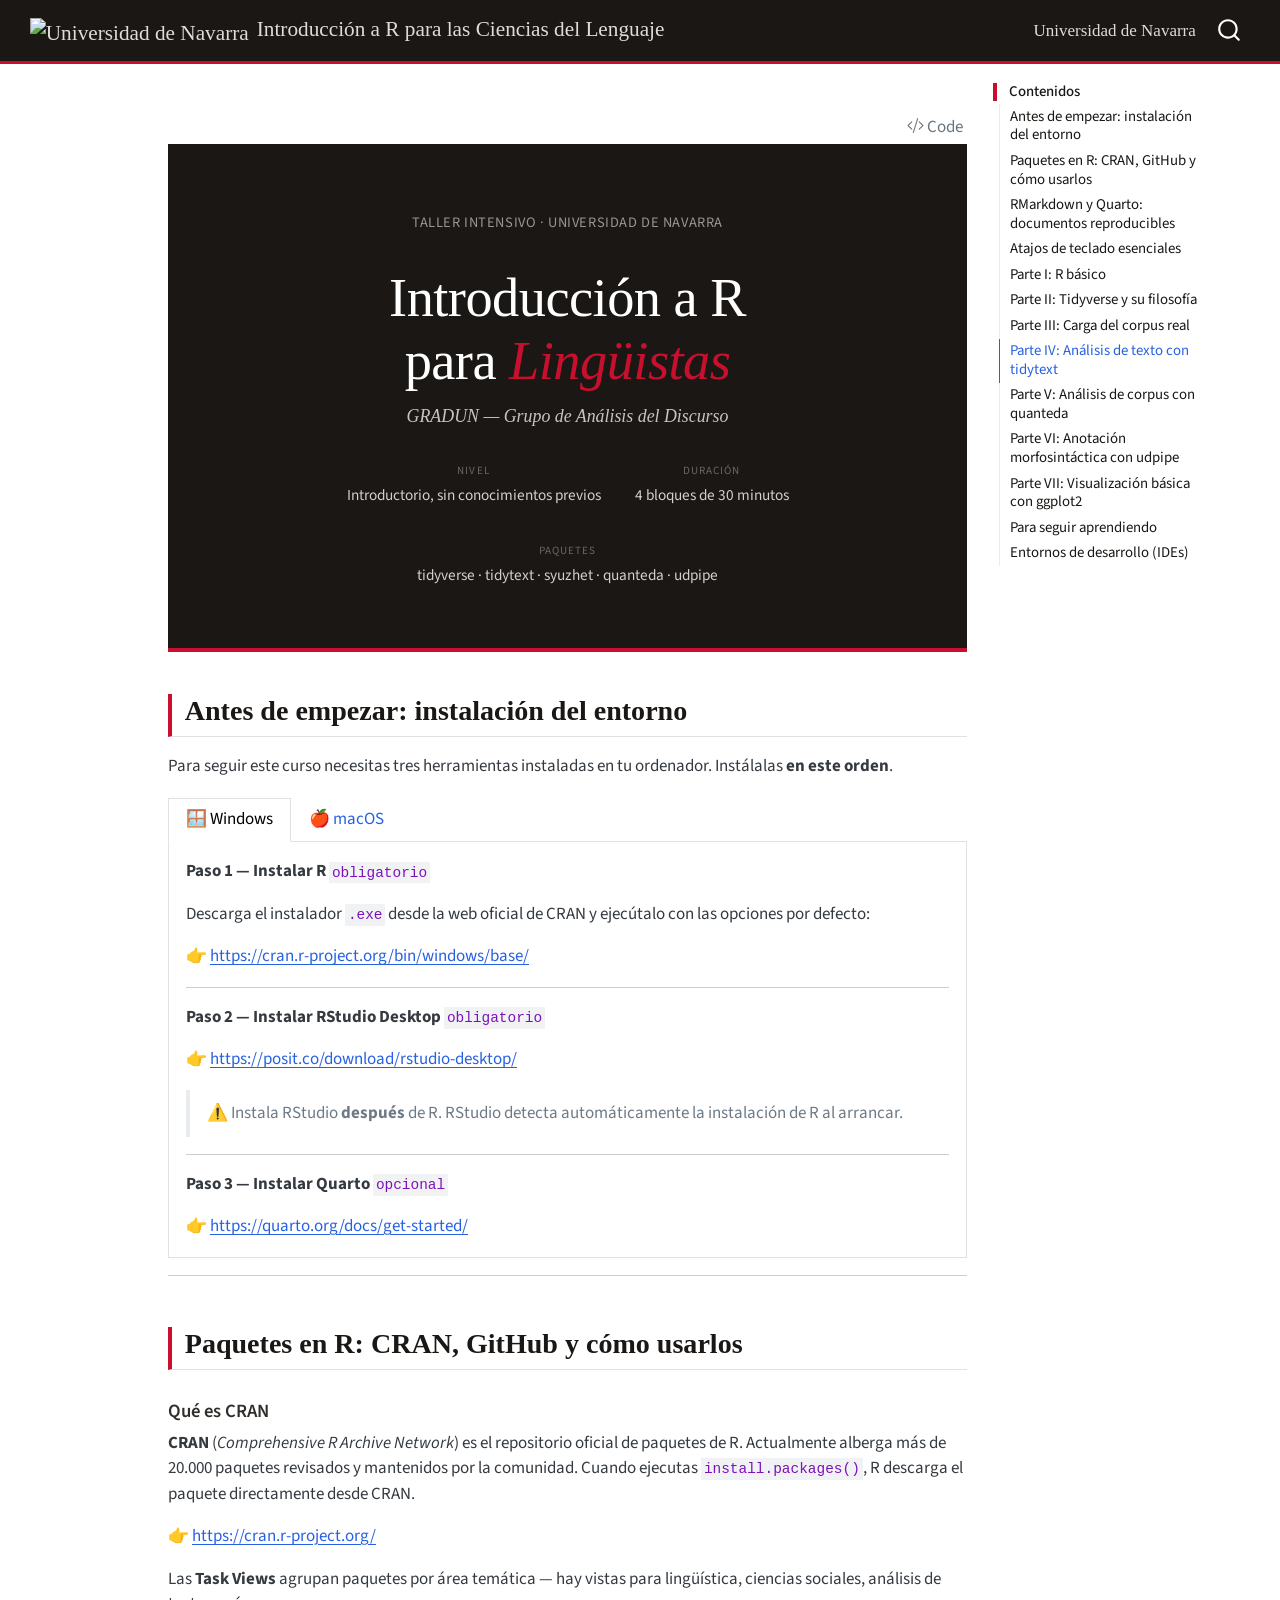
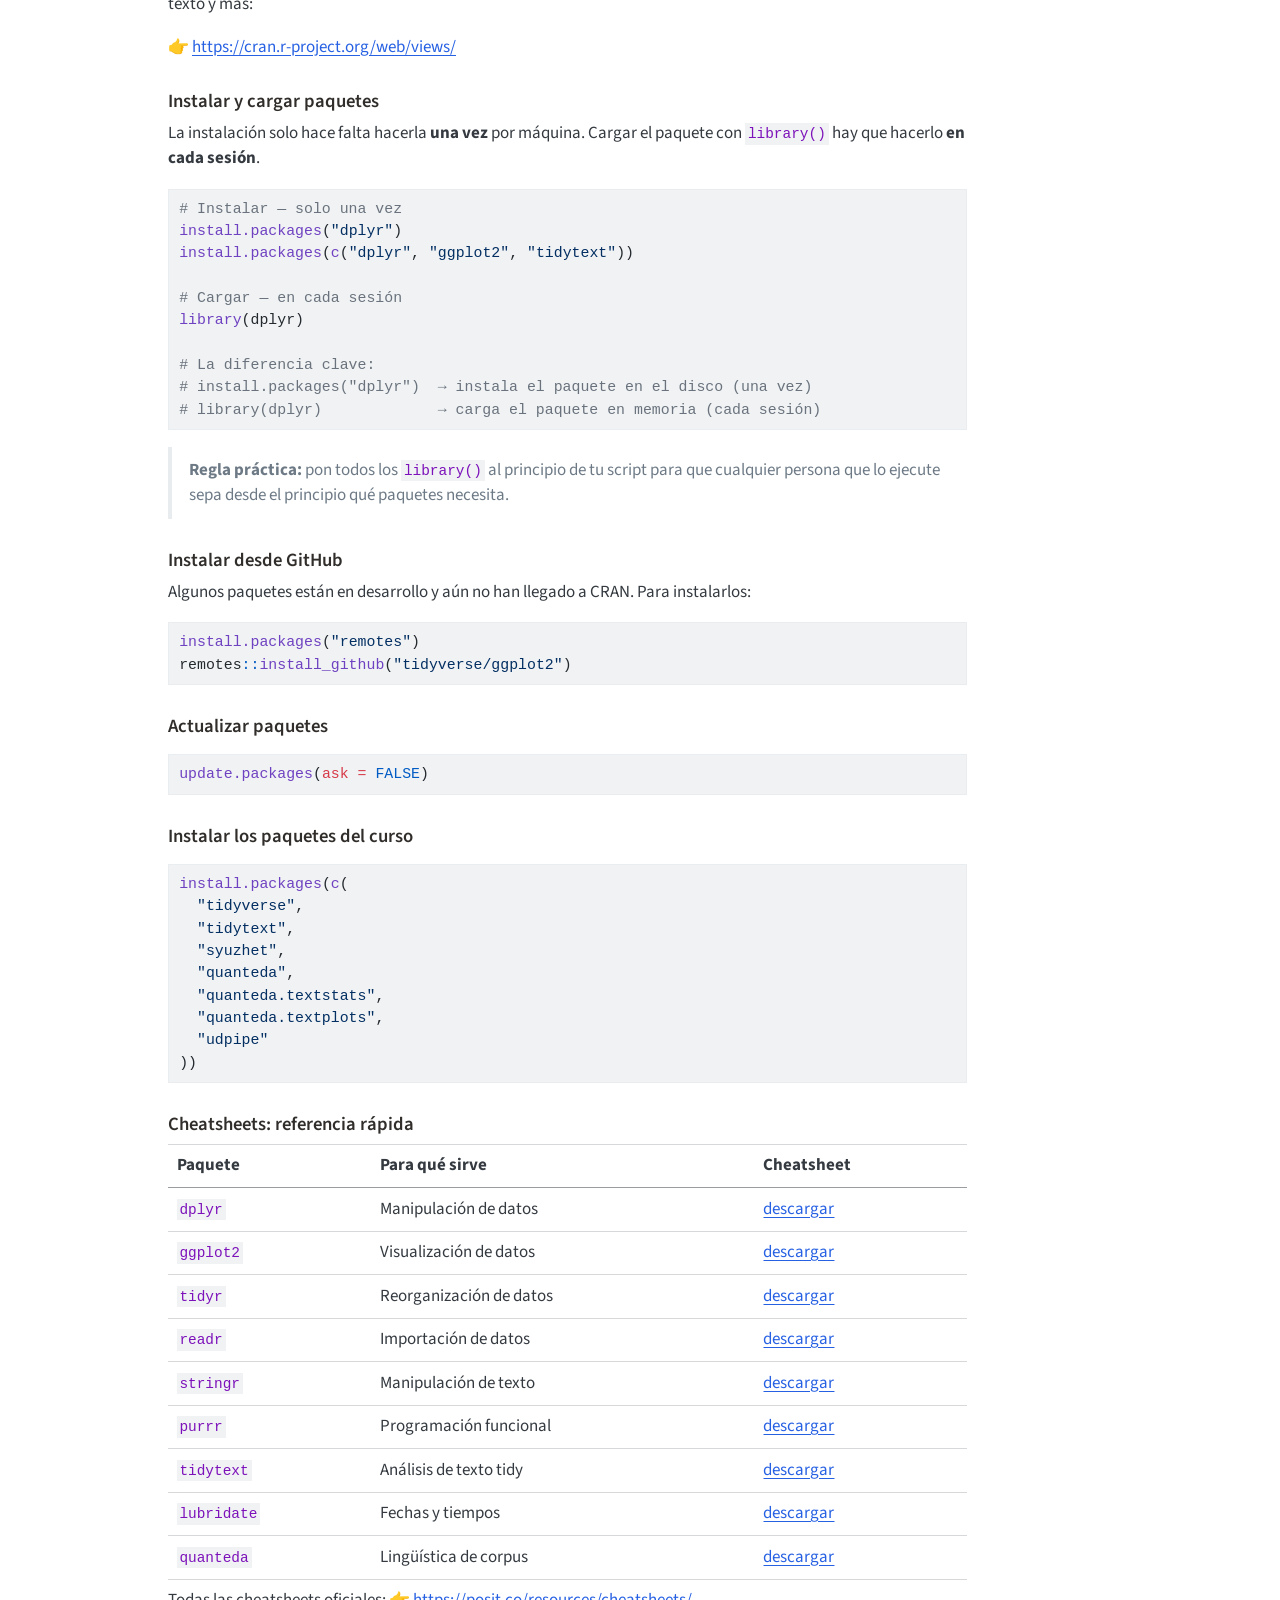
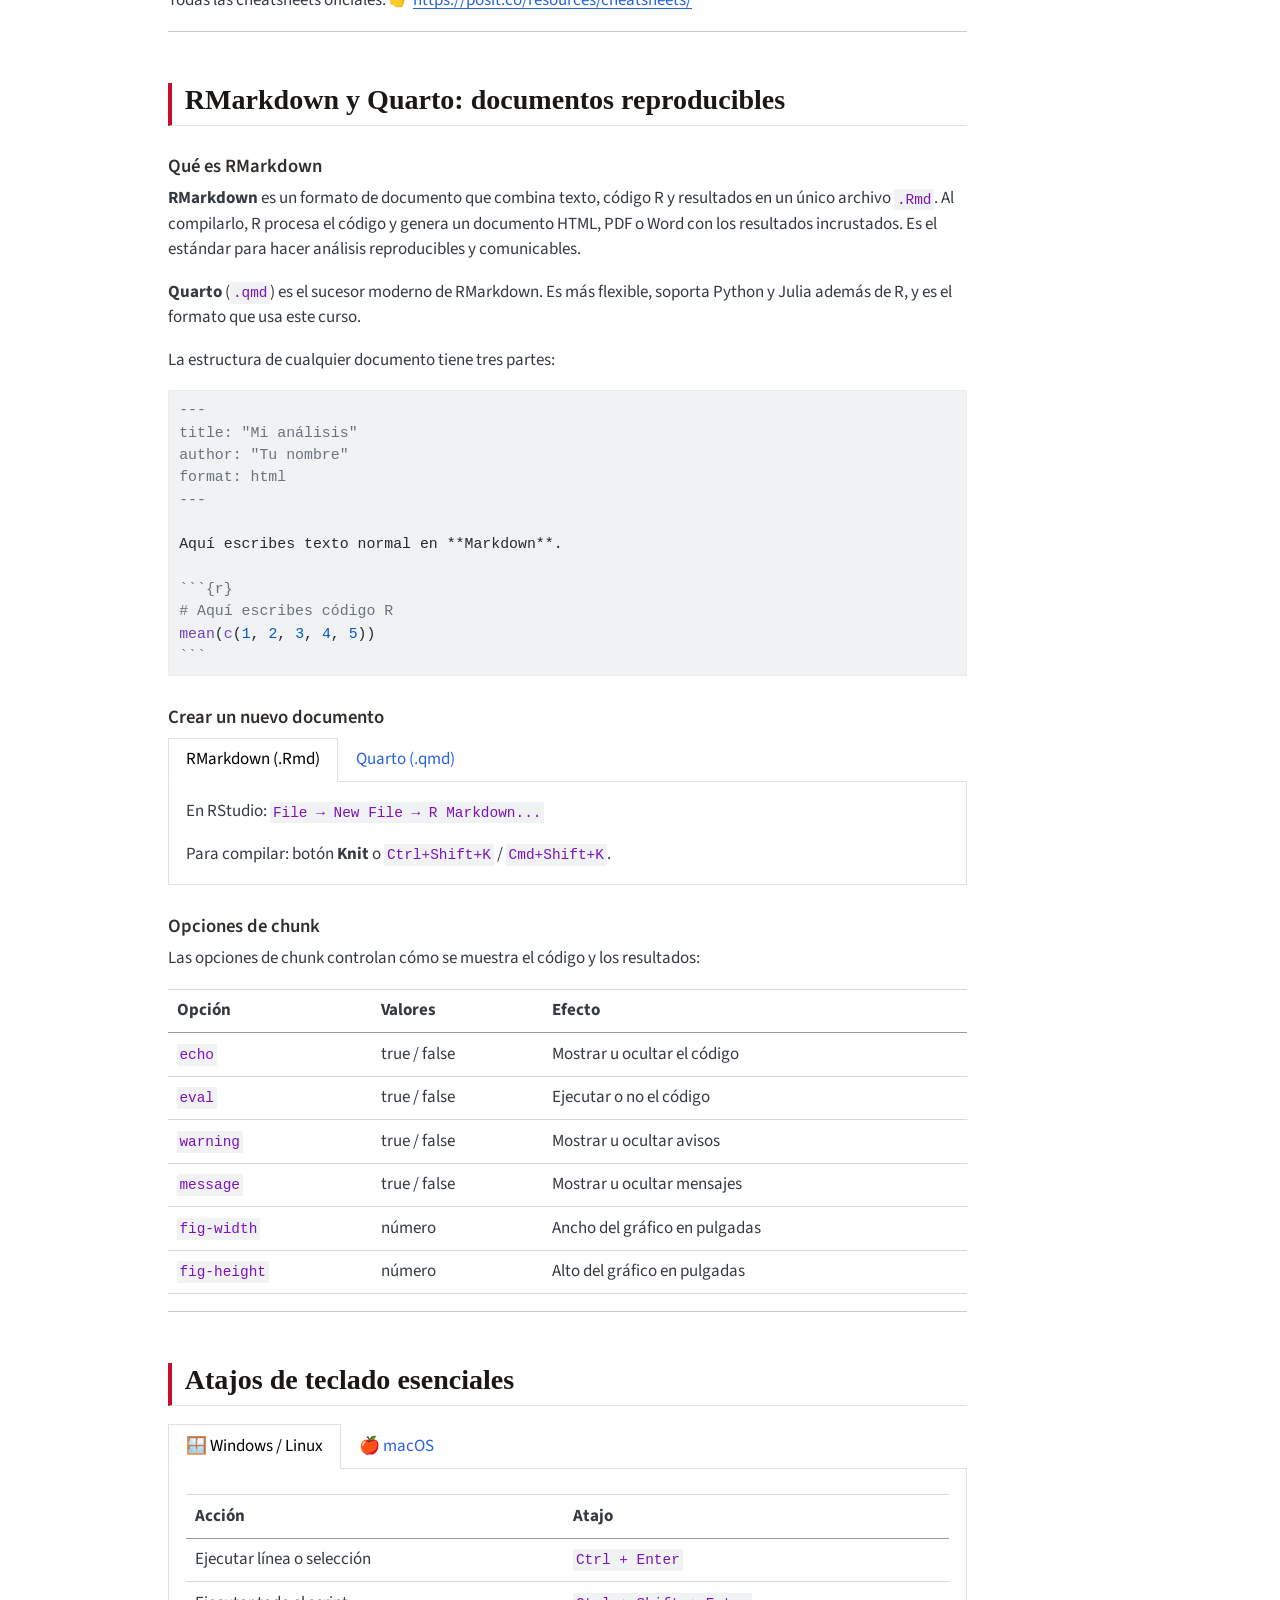
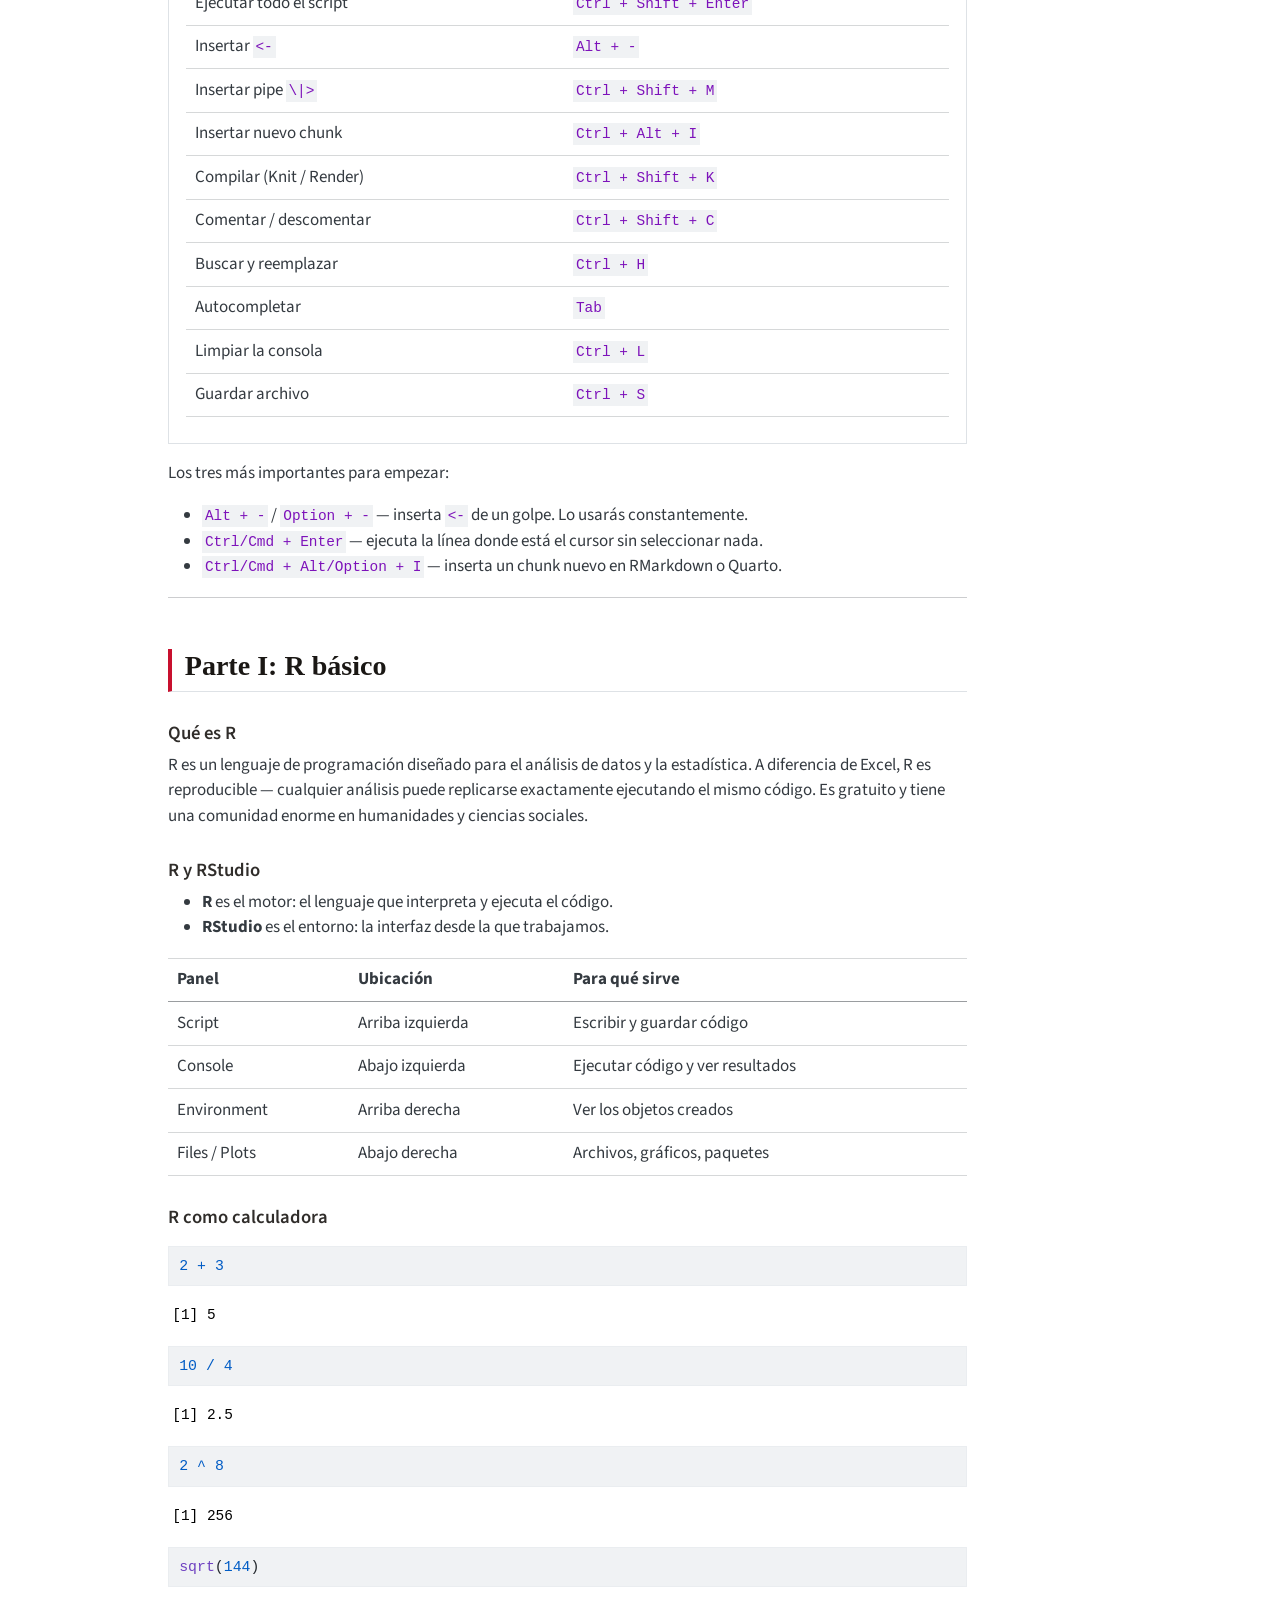
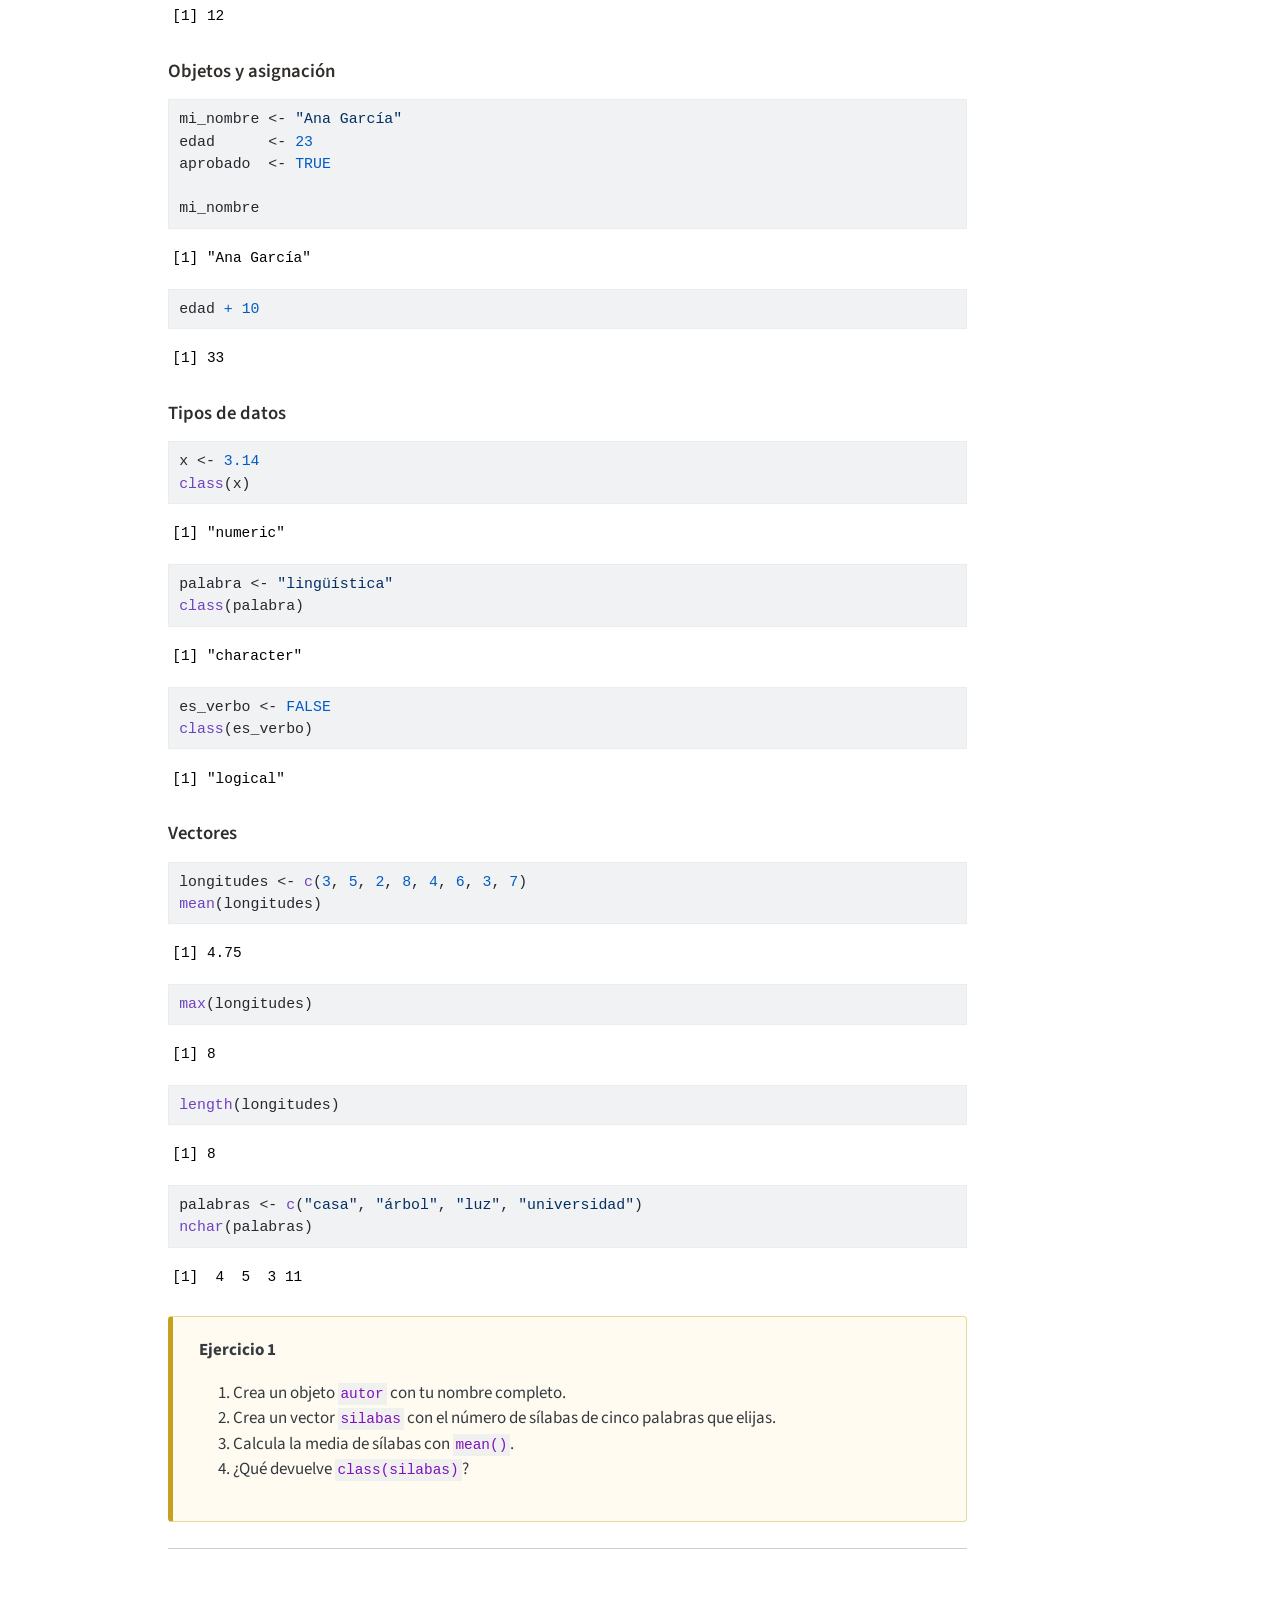
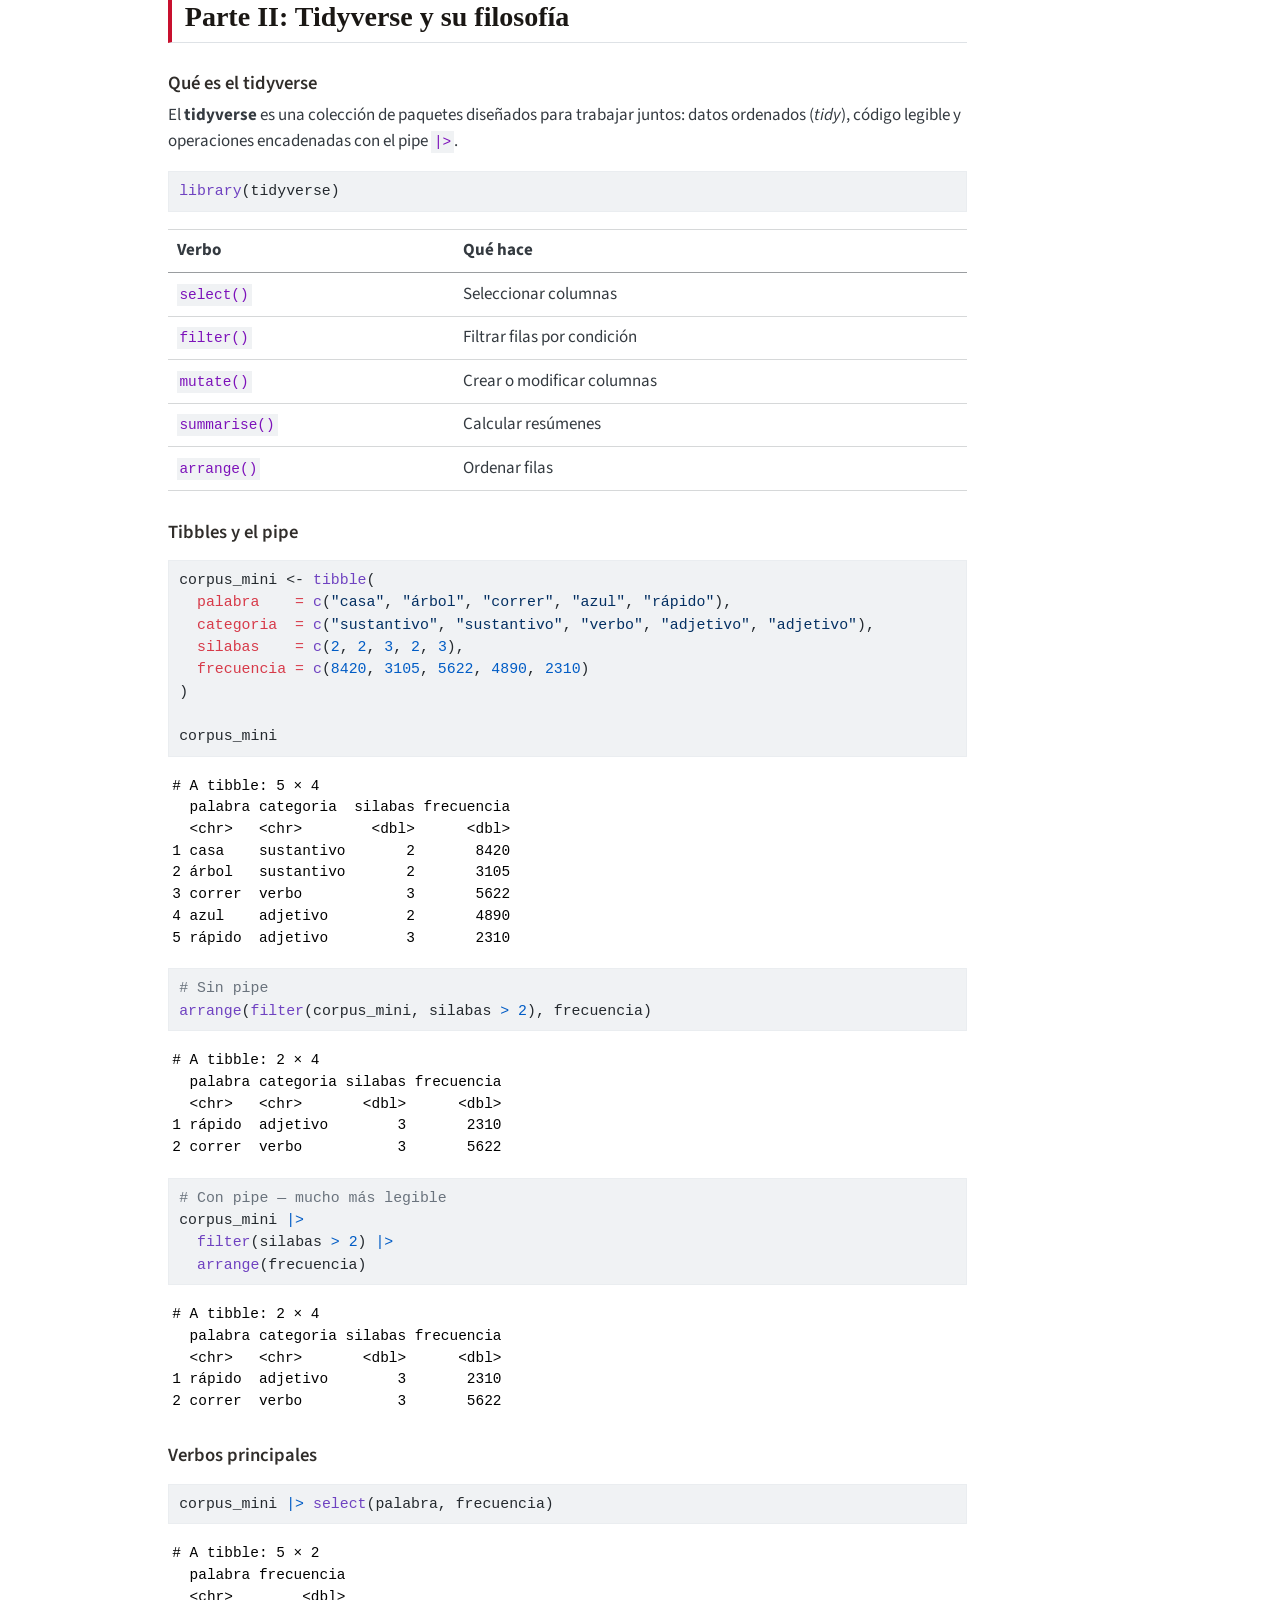
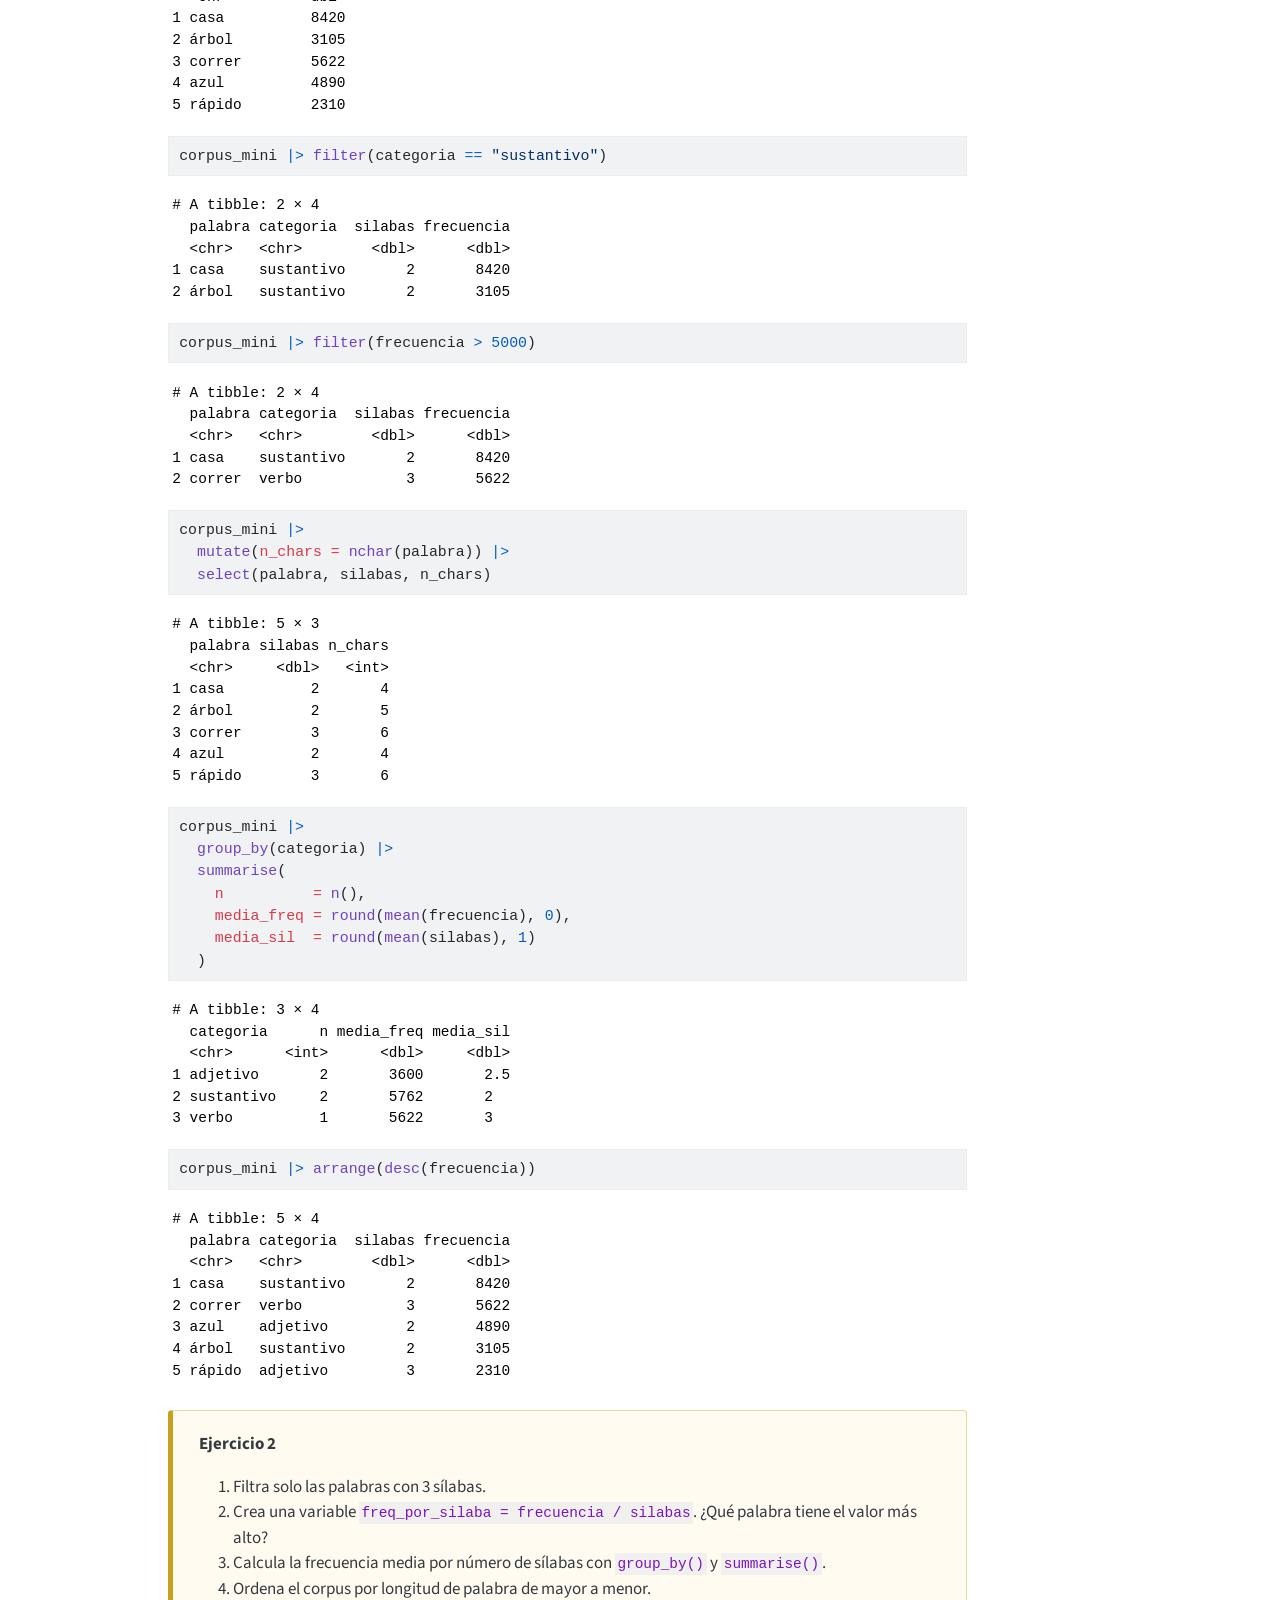
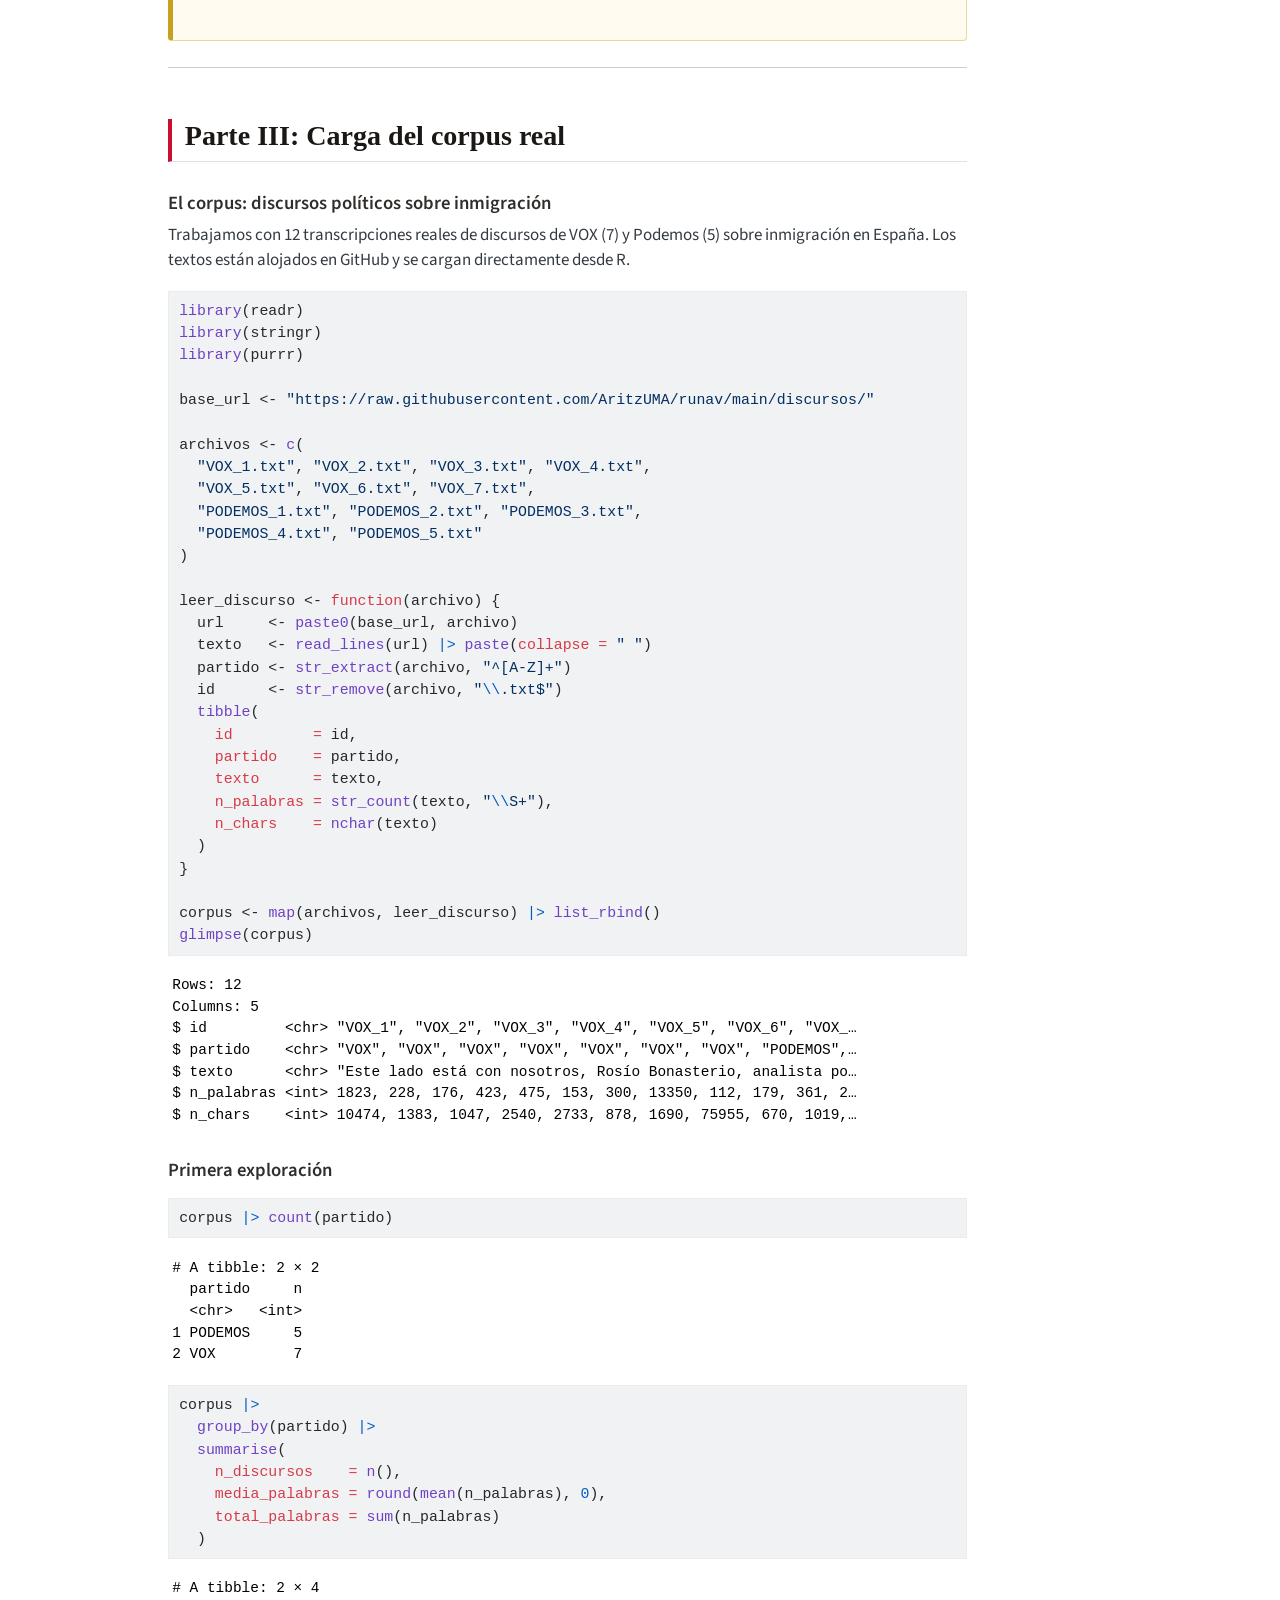
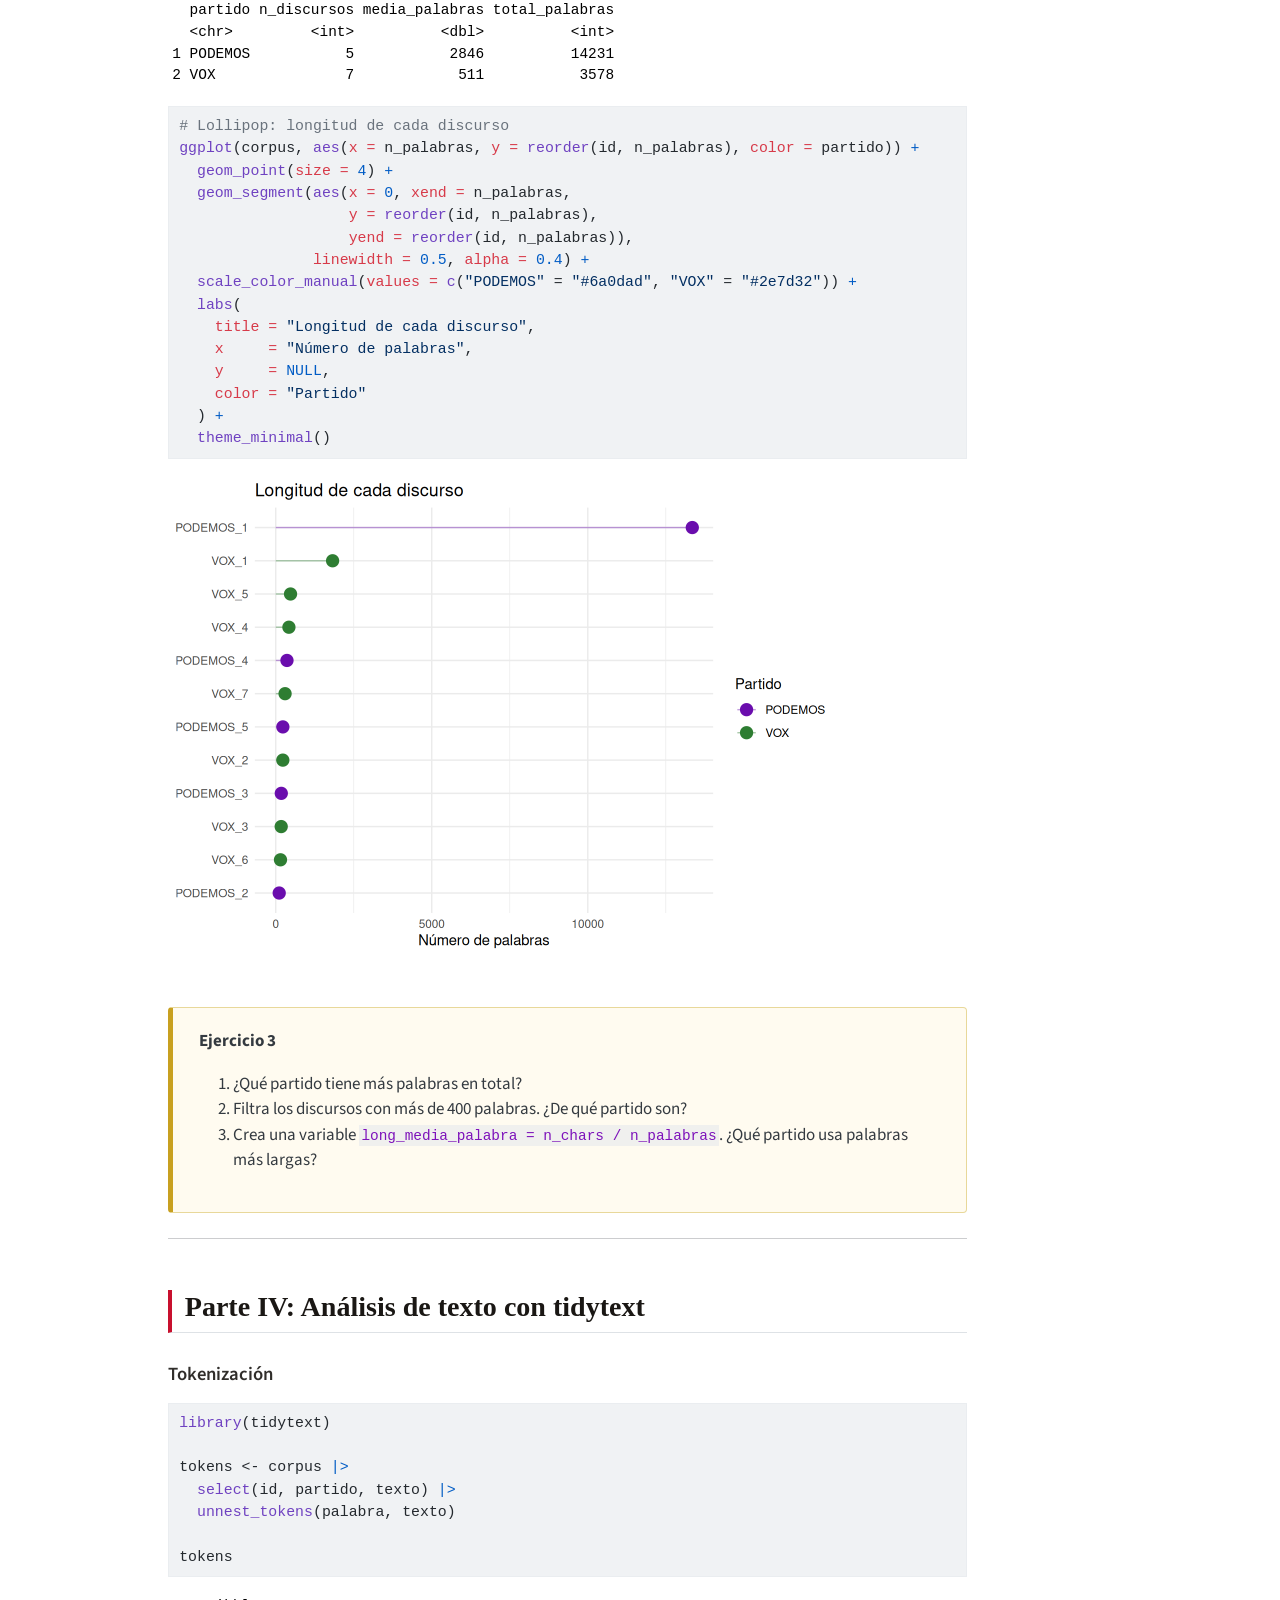
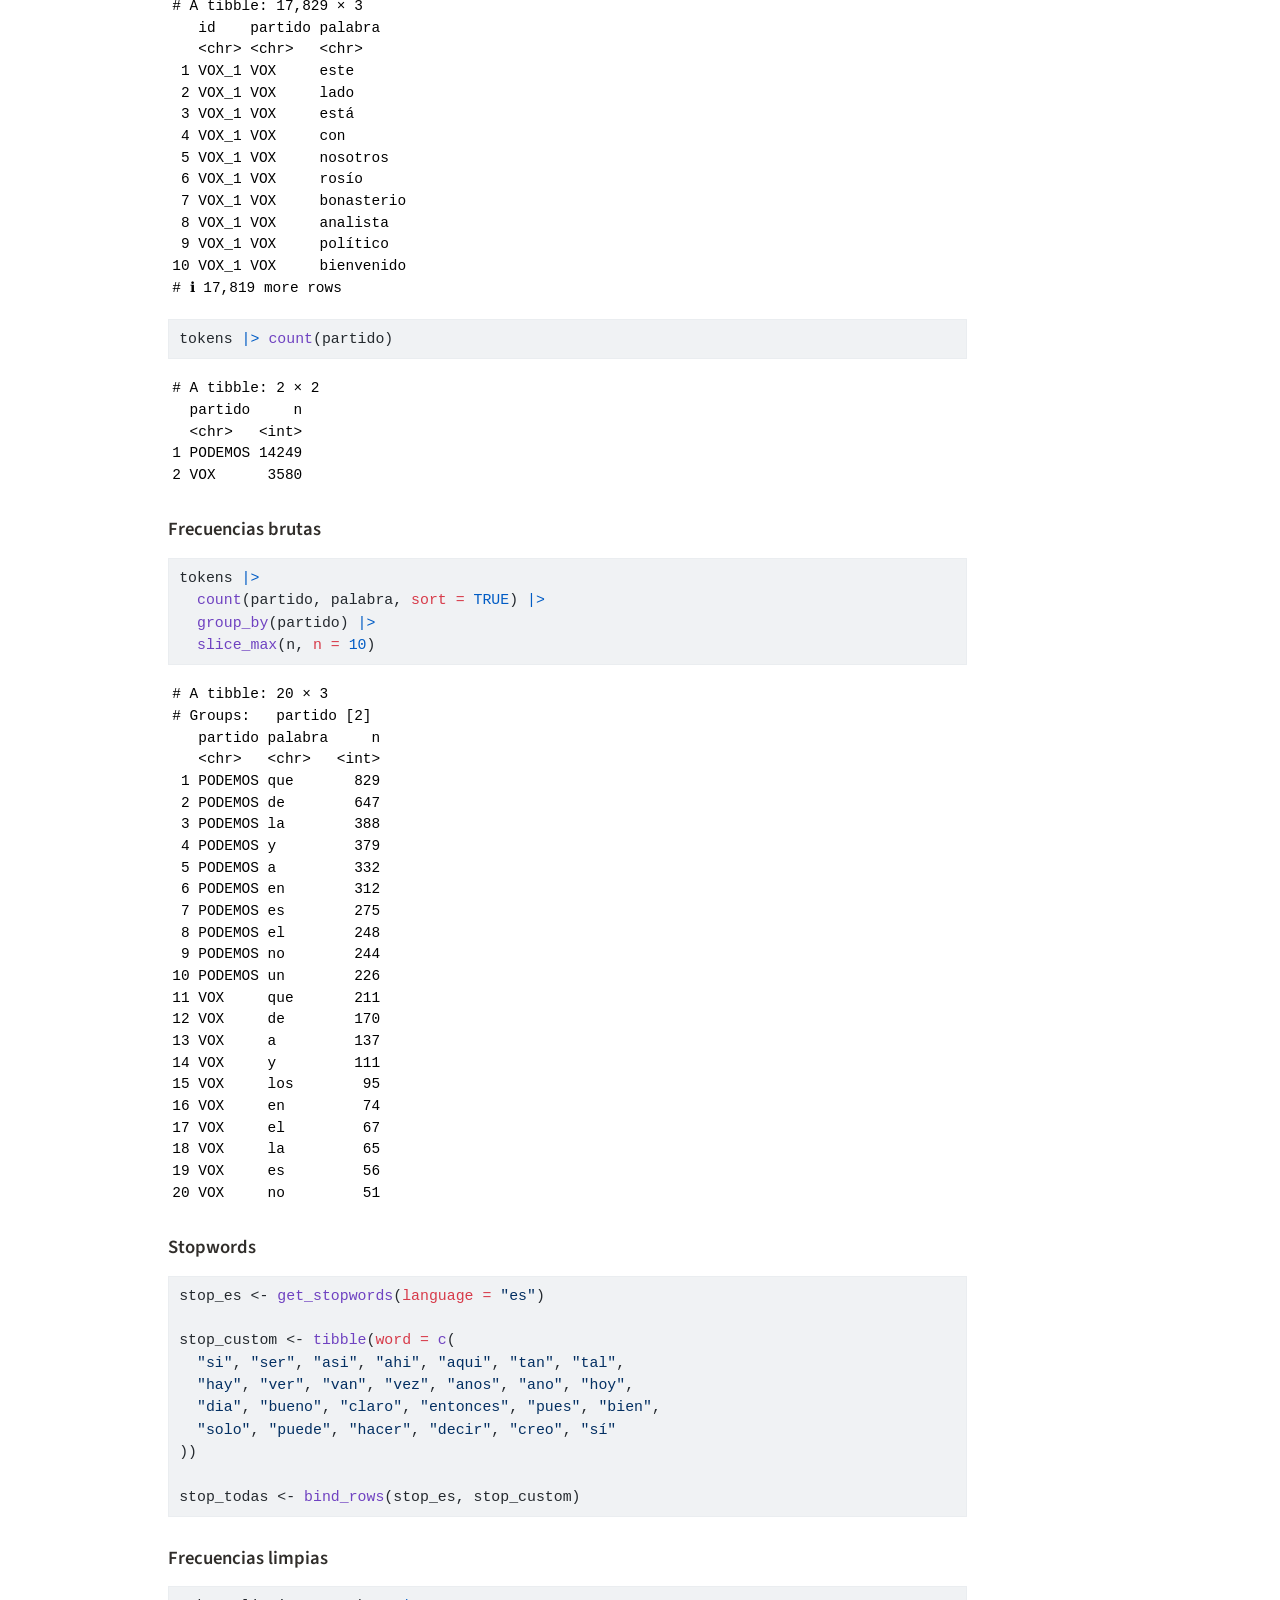
==== commit 9bed6023: "Built site for gh-pages" ====
--- a/index.html
+++ b/index.html
@@ -175,20 +175,21 @@
 
 
 <div class="hero-banner">
-  <h1>Introducción a R para las Ciencias del Lenguaje</h1>
-  <p class="subtitulo">Taller intensivo · Universidad de Navarra · 2 horas</p>
+  <p class="subtitulo">Taller intensivo · Universidad de Navarra</p>
+  <h1>Introducción a R<br>para <em>Lingüistas</em></h1>
+  <p class="gradun">GRADUN — Grupo de Análisis del Discurso</p>
   <div class="meta-grid">
     <div class="meta-item">
-      <div class="etiqueta">Nivel</div>
-      <div class="valor">Introductorio, sin conocimientos previos</div>
+      <span class="etiqueta">Nivel</span>
+      <span class="valor">Introductorio, sin conocimientos previos</span>
     </div>
     <div class="meta-item">
-      <div class="etiqueta">Duración</div>
-      <div class="valor">4 bloques de 30 minutos</div>
+      <span class="etiqueta">Duración</span>
+      <span class="valor">4 bloques de 30 minutos</span>
     </div>
     <div class="meta-item">
-      <div class="etiqueta">Paquetes</div>
-      <div class="valor">tidyverse · tidytext · syuzhet · quanteda · udpipe</div>
+      <span class="etiqueta">Paquetes</span>
+      <span class="valor">tidyverse · tidytext · syuzhet · quanteda · udpipe</span>
     </div>
   </div>
 </div>
@@ -1140,15 +1141,20 @@
 </section>
 <section id="análisis-emocional-con-nrc" class="level3">
 <h3 class="anchored" data-anchor-id="análisis-emocional-con-nrc">Análisis emocional con NRC</h3>
-<p>El <strong>NRC Emotion Lexicon</strong> asocia palabras a 8 emociones y 2 polaridades. Usamos <code>syuzhet</code> con el NRC traducido al español. Para comparar entre partidos con distinto volumen de texto, <strong>normalizamos por el total de tokens de cada partido</strong>.</p>
+<p>El <strong>NRC Emotion Lexicon</strong> es un recurso léxico que asocia palabras a 8 emociones básicas (ira, anticipación, asco, miedo, alegría, tristeza, sorpresa, confianza) y 2 polaridades (positivo/negativo). Fue desarrollado por Saif Mohammad y Peter Turney y está disponible en múltiples idiomas, incluido el español. Lo cargamos a través del paquete <code>syuzhet</code>.</p>
+<p>Para comparar entre partidos con distinto volumen de texto, <strong>normalizamos por el total de tokens de cada partido</strong>: en lugar de contar cuántas palabras tienen carga emocional, calculamos cuántas hay por cada 1.000 tokens. Así la comparación es justa independientemente del tamaño del corpus de cada partido.</p>
+<section id="paso-1-cargar-syuzhet-y-comprobar-el-léxico" class="level4">
+<h4 class="anchored" data-anchor-id="paso-1-cargar-syuzhet-y-comprobar-el-léxico">Paso 1 — Cargar syuzhet y comprobar el léxico</h4>
 <div class="cell">
 <div class="code-copy-outer-scaffold"><div class="sourceCode cell-code" id="cb69"><pre class="sourceCode r code-with-copy"><code class="sourceCode r"><span id="cb69-1"><a href="#cb69-1" aria-hidden="true" tabindex="-1"></a><span class="fu">library</span>(syuzhet)</span>
 <span id="cb69-2"><a href="#cb69-2" aria-hidden="true" tabindex="-1"></a></span>
-<span id="cb69-3"><a href="#cb69-3" aria-hidden="true" tabindex="-1"></a><span class="co"># Ejemplo con palabras individuales</span></span>
-<span id="cb69-4"><a href="#cb69-4" aria-hidden="true" tabindex="-1"></a><span class="fu">get_nrc_sentiment</span>(</span>
-<span id="cb69-5"><a href="#cb69-5" aria-hidden="true" tabindex="-1"></a>  <span class="fu">c</span>(<span class="st">"migrante"</span>, <span class="st">"ilegal"</span>, <span class="st">"acogida"</span>, <span class="st">"expulsión"</span>, <span class="st">"derechos"</span>),</span>
-<span id="cb69-6"><a href="#cb69-6" aria-hidden="true" tabindex="-1"></a>  <span class="at">language =</span> <span class="st">"spanish"</span></span>
-<span id="cb69-7"><a href="#cb69-7" aria-hidden="true" tabindex="-1"></a>)</span></code></pre></div><button title="Copy to Clipboard" class="code-copy-button"><i class="bi"></i></button></div>
+<span id="cb69-3"><a href="#cb69-3" aria-hidden="true" tabindex="-1"></a><span class="co"># Probamos el léxico con cinco palabras del corpus</span></span>
+<span id="cb69-4"><a href="#cb69-4" aria-hidden="true" tabindex="-1"></a><span class="co"># Cada columna es una emoción o polaridad</span></span>
+<span id="cb69-5"><a href="#cb69-5" aria-hidden="true" tabindex="-1"></a><span class="co"># El valor es 1 si la palabra tiene esa asociación, 0 si no</span></span>
+<span id="cb69-6"><a href="#cb69-6" aria-hidden="true" tabindex="-1"></a><span class="fu">get_nrc_sentiment</span>(</span>
+<span id="cb69-7"><a href="#cb69-7" aria-hidden="true" tabindex="-1"></a>  <span class="fu">c</span>(<span class="st">"migrante"</span>, <span class="st">"ilegal"</span>, <span class="st">"acogida"</span>, <span class="st">"expulsión"</span>, <span class="st">"derechos"</span>),</span>
+<span id="cb69-8"><a href="#cb69-8" aria-hidden="true" tabindex="-1"></a>  <span class="at">language =</span> <span class="st">"spanish"</span></span>
+<span id="cb69-9"><a href="#cb69-9" aria-hidden="true" tabindex="-1"></a>)</span></code></pre></div><button title="Copy to Clipboard" class="code-copy-button"><i class="bi"></i></button></div>
 <div class="cell-output cell-output-stdout">
 <pre><code>  anger anticipation disgust fear joy sadness surprise trust negative positive
 1     0            0       0    0   0       0        0     0        0        0
@@ -1158,39 +1164,69 @@
 5     0            0       0    0   0       0        0     0        0        0</code></pre>
 </div>
 </div>
-<div class="cell">
-<div class="code-copy-outer-scaffold"><div class="sourceCode cell-code" id="cb71"><pre class="sourceCode r code-with-copy"><code class="sourceCode r"><span id="cb71-1"><a href="#cb71-1" aria-hidden="true" tabindex="-1"></a><span class="co"># Calcular puntuaciones NRC para todos los tokens limpios</span></span>
-<span id="cb71-2"><a href="#cb71-2" aria-hidden="true" tabindex="-1"></a>palabras_unicas <span class="ot">&lt;-</span> <span class="fu">unique</span>(tokens_limpios<span class="sc">$</span>palabra)</span>
-<span id="cb71-3"><a href="#cb71-3" aria-hidden="true" tabindex="-1"></a>nrc_scores      <span class="ot">&lt;-</span> <span class="fu">get_nrc_sentiment</span>(palabras_unicas, <span class="at">language =</span> <span class="st">"spanish"</span>)</span>
-<span id="cb71-4"><a href="#cb71-4" aria-hidden="true" tabindex="-1"></a>nrc_scores<span class="sc">$</span>palabra <span class="ot">&lt;-</span> palabras_unicas</span>
-<span id="cb71-5"><a href="#cb71-5" aria-hidden="true" tabindex="-1"></a></span>
-<span id="cb71-6"><a href="#cb71-6" aria-hidden="true" tabindex="-1"></a>tokens_nrc <span class="ot">&lt;-</span> tokens_limpios <span class="sc">|&gt;</span></span>
-<span id="cb71-7"><a href="#cb71-7" aria-hidden="true" tabindex="-1"></a>  <span class="fu">left_join</span>(nrc_scores, <span class="at">by =</span> <span class="st">"palabra"</span>)</span>
-<span id="cb71-8"><a href="#cb71-8" aria-hidden="true" tabindex="-1"></a></span>
-<span id="cb71-9"><a href="#cb71-9" aria-hidden="true" tabindex="-1"></a><span class="co"># Total de tokens por partido (para normalizar)</span></span>
-<span id="cb71-10"><a href="#cb71-10" aria-hidden="true" tabindex="-1"></a>total_tokens <span class="ot">&lt;-</span> tokens_limpios <span class="sc">|&gt;</span></span>
-<span id="cb71-11"><a href="#cb71-11" aria-hidden="true" tabindex="-1"></a>  <span class="fu">count</span>(partido, <span class="at">name =</span> <span class="st">"total"</span>)</span>
-<span id="cb71-12"><a href="#cb71-12" aria-hidden="true" tabindex="-1"></a></span>
-<span id="cb71-13"><a href="#cb71-13" aria-hidden="true" tabindex="-1"></a><span class="co"># Perfil emocional normalizado por 1.000 tokens</span></span>
-<span id="cb71-14"><a href="#cb71-14" aria-hidden="true" tabindex="-1"></a>emociones <span class="ot">&lt;-</span> tokens_nrc <span class="sc">|&gt;</span></span>
-<span id="cb71-15"><a href="#cb71-15" aria-hidden="true" tabindex="-1"></a>  <span class="fu">group_by</span>(partido) <span class="sc">|&gt;</span></span>
-<span id="cb71-16"><a href="#cb71-16" aria-hidden="true" tabindex="-1"></a>  <span class="fu">summarise</span>(</span>
-<span id="cb71-17"><a href="#cb71-17" aria-hidden="true" tabindex="-1"></a>    <span class="at">ira          =</span> <span class="fu">sum</span>(anger),</span>
-<span id="cb71-18"><a href="#cb71-18" aria-hidden="true" tabindex="-1"></a>    <span class="at">anticipacion =</span> <span class="fu">sum</span>(anticipation),</span>
-<span id="cb71-19"><a href="#cb71-19" aria-hidden="true" tabindex="-1"></a>    <span class="at">asco         =</span> <span class="fu">sum</span>(disgust),</span>
-<span id="cb71-20"><a href="#cb71-20" aria-hidden="true" tabindex="-1"></a>    <span class="at">miedo        =</span> <span class="fu">sum</span>(fear),</span>
-<span id="cb71-21"><a href="#cb71-21" aria-hidden="true" tabindex="-1"></a>    <span class="at">alegria      =</span> <span class="fu">sum</span>(joy),</span>
-<span id="cb71-22"><a href="#cb71-22" aria-hidden="true" tabindex="-1"></a>    <span class="at">tristeza     =</span> <span class="fu">sum</span>(sadness),</span>
-<span id="cb71-23"><a href="#cb71-23" aria-hidden="true" tabindex="-1"></a>    <span class="at">sorpresa     =</span> <span class="fu">sum</span>(surprise),</span>
-<span id="cb71-24"><a href="#cb71-24" aria-hidden="true" tabindex="-1"></a>    <span class="at">confianza    =</span> <span class="fu">sum</span>(trust),</span>
-<span id="cb71-25"><a href="#cb71-25" aria-hidden="true" tabindex="-1"></a>    <span class="at">negativo     =</span> <span class="fu">sum</span>(negative),</span>
-<span id="cb71-26"><a href="#cb71-26" aria-hidden="true" tabindex="-1"></a>    <span class="at">positivo     =</span> <span class="fu">sum</span>(positive)</span>
-<span id="cb71-27"><a href="#cb71-27" aria-hidden="true" tabindex="-1"></a>  ) <span class="sc">|&gt;</span></span>
-<span id="cb71-28"><a href="#cb71-28" aria-hidden="true" tabindex="-1"></a>  <span class="fu">left_join</span>(total_tokens, <span class="at">by =</span> <span class="st">"partido"</span>) <span class="sc">|&gt;</span></span>
-<span id="cb71-29"><a href="#cb71-29" aria-hidden="true" tabindex="-1"></a>  <span class="fu">mutate</span>(<span class="fu">across</span>(ira<span class="sc">:</span>positivo, <span class="sc">~</span> <span class="fu">round</span>(.x <span class="sc">/</span> total <span class="sc">*</span> <span class="dv">1000</span>, <span class="dv">2</span>))) <span class="sc">|&gt;</span></span>
-<span id="cb71-30"><a href="#cb71-30" aria-hidden="true" tabindex="-1"></a>  <span class="fu">select</span>(<span class="sc">-</span>total)</span>
-<span id="cb71-31"><a href="#cb71-31" aria-hidden="true" tabindex="-1"></a></span>
-<span id="cb71-32"><a href="#cb71-32" aria-hidden="true" tabindex="-1"></a>emociones</span></code></pre></div><button title="Copy to Clipboard" class="code-copy-button"><i class="bi"></i></button></div>
+</section>
+<section id="paso-2-puntuar-todos-los-tokens-limpios" class="level4">
+<h4 class="anchored" data-anchor-id="paso-2-puntuar-todos-los-tokens-limpios">Paso 2 — Puntuar todos los tokens limpios</h4>
+<div class="cell">
+<div class="code-copy-outer-scaffold"><div class="sourceCode cell-code" id="cb71"><pre class="sourceCode r code-with-copy"><code class="sourceCode r"><span id="cb71-1"><a href="#cb71-1" aria-hidden="true" tabindex="-1"></a><span class="co"># Extraemos todas las palabras únicas del corpus limpio</span></span>
+<span id="cb71-2"><a href="#cb71-2" aria-hidden="true" tabindex="-1"></a><span class="co"># para no repetir llamadas al léxico con la misma palabra</span></span>
+<span id="cb71-3"><a href="#cb71-3" aria-hidden="true" tabindex="-1"></a>palabras_unicas <span class="ot">&lt;-</span> <span class="fu">unique</span>(tokens_limpios<span class="sc">$</span>palabra)</span>
+<span id="cb71-4"><a href="#cb71-4" aria-hidden="true" tabindex="-1"></a></span>
+<span id="cb71-5"><a href="#cb71-5" aria-hidden="true" tabindex="-1"></a><span class="co"># get_nrc_sentiment() devuelve una fila por palabra</span></span>
+<span id="cb71-6"><a href="#cb71-6" aria-hidden="true" tabindex="-1"></a><span class="co"># con una puntuación (0 o 1) para cada emoción</span></span>
+<span id="cb71-7"><a href="#cb71-7" aria-hidden="true" tabindex="-1"></a>nrc_scores         <span class="ot">&lt;-</span> <span class="fu">get_nrc_sentiment</span>(palabras_unicas, <span class="at">language =</span> <span class="st">"spanish"</span>)</span>
+<span id="cb71-8"><a href="#cb71-8" aria-hidden="true" tabindex="-1"></a>nrc_scores<span class="sc">$</span>palabra <span class="ot">&lt;-</span> palabras_unicas  <span class="co"># añadimos la columna de texto para poder hacer el join</span></span>
+<span id="cb71-9"><a href="#cb71-9" aria-hidden="true" tabindex="-1"></a></span>
+<span id="cb71-10"><a href="#cb71-10" aria-hidden="true" tabindex="-1"></a><span class="co"># Unimos las puntuaciones NRC al dataframe de tokens</span></span>
+<span id="cb71-11"><a href="#cb71-11" aria-hidden="true" tabindex="-1"></a><span class="co"># Ahora cada token tiene asociada su carga emocional</span></span>
+<span id="cb71-12"><a href="#cb71-12" aria-hidden="true" tabindex="-1"></a>tokens_nrc <span class="ot">&lt;-</span> tokens_limpios <span class="sc">|&gt;</span></span>
+<span id="cb71-13"><a href="#cb71-13" aria-hidden="true" tabindex="-1"></a>  <span class="fu">left_join</span>(nrc_scores, <span class="at">by =</span> <span class="st">"palabra"</span>)</span></code></pre></div><button title="Copy to Clipboard" class="code-copy-button"><i class="bi"></i></button></div>
+</div>
+</section>
+<section id="paso-3-calcular-el-total-de-tokens-por-partido-denominador" class="level4">
+<h4 class="anchored" data-anchor-id="paso-3-calcular-el-total-de-tokens-por-partido-denominador">Paso 3 — Calcular el total de tokens por partido (denominador)</h4>
+<div class="cell">
+<div class="code-copy-outer-scaffold"><div class="sourceCode cell-code" id="cb72"><pre class="sourceCode r code-with-copy"><code class="sourceCode r"><span id="cb72-1"><a href="#cb72-1" aria-hidden="true" tabindex="-1"></a><span class="co"># Necesitamos saber cuántos tokens tiene cada partido</span></span>
+<span id="cb72-2"><a href="#cb72-2" aria-hidden="true" tabindex="-1"></a><span class="co"># para poder normalizar las frecuencias emocionales</span></span>
+<span id="cb72-3"><a href="#cb72-3" aria-hidden="true" tabindex="-1"></a>total_tokens <span class="ot">&lt;-</span> tokens_limpios <span class="sc">|&gt;</span></span>
+<span id="cb72-4"><a href="#cb72-4" aria-hidden="true" tabindex="-1"></a>  <span class="fu">count</span>(partido, <span class="at">name =</span> <span class="st">"total"</span>)</span>
+<span id="cb72-5"><a href="#cb72-5" aria-hidden="true" tabindex="-1"></a></span>
+<span id="cb72-6"><a href="#cb72-6" aria-hidden="true" tabindex="-1"></a>total_tokens</span></code></pre></div><button title="Copy to Clipboard" class="code-copy-button"><i class="bi"></i></button></div>
+<div class="cell-output cell-output-stdout">
+<pre><code># A tibble: 2 × 2
+  partido total
+  &lt;chr&gt;   &lt;int&gt;
+1 PODEMOS  5902
+2 VOX      1520</code></pre>
+</div>
+</div>
+</section>
+<section id="paso-4-agregar-emociones-y-normalizar" class="level4">
+<h4 class="anchored" data-anchor-id="paso-4-agregar-emociones-y-normalizar">Paso 4 — Agregar emociones y normalizar</h4>
+<div class="cell">
+<div class="code-copy-outer-scaffold"><div class="sourceCode cell-code" id="cb74"><pre class="sourceCode r code-with-copy"><code class="sourceCode r"><span id="cb74-1"><a href="#cb74-1" aria-hidden="true" tabindex="-1"></a><span class="co"># Sumamos las puntuaciones de cada emoción por partido</span></span>
+<span id="cb74-2"><a href="#cb74-2" aria-hidden="true" tabindex="-1"></a><span class="co"># Luego dividimos por el total de tokens y multiplicamos por 1.000</span></span>
+<span id="cb74-3"><a href="#cb74-3" aria-hidden="true" tabindex="-1"></a><span class="co"># El resultado es "palabras con esa emoción por cada 1.000 tokens"</span></span>
+<span id="cb74-4"><a href="#cb74-4" aria-hidden="true" tabindex="-1"></a>emociones <span class="ot">&lt;-</span> tokens_nrc <span class="sc">|&gt;</span></span>
+<span id="cb74-5"><a href="#cb74-5" aria-hidden="true" tabindex="-1"></a>  <span class="fu">group_by</span>(partido) <span class="sc">|&gt;</span></span>
+<span id="cb74-6"><a href="#cb74-6" aria-hidden="true" tabindex="-1"></a>  <span class="fu">summarise</span>(</span>
+<span id="cb74-7"><a href="#cb74-7" aria-hidden="true" tabindex="-1"></a>    <span class="at">ira          =</span> <span class="fu">sum</span>(anger),        <span class="co"># anger en el léxico NRC</span></span>
+<span id="cb74-8"><a href="#cb74-8" aria-hidden="true" tabindex="-1"></a>    <span class="at">anticipacion =</span> <span class="fu">sum</span>(anticipation),</span>
+<span id="cb74-9"><a href="#cb74-9" aria-hidden="true" tabindex="-1"></a>    <span class="at">asco         =</span> <span class="fu">sum</span>(disgust),</span>
+<span id="cb74-10"><a href="#cb74-10" aria-hidden="true" tabindex="-1"></a>    <span class="at">miedo        =</span> <span class="fu">sum</span>(fear),</span>
+<span id="cb74-11"><a href="#cb74-11" aria-hidden="true" tabindex="-1"></a>    <span class="at">alegria      =</span> <span class="fu">sum</span>(joy),</span>
+<span id="cb74-12"><a href="#cb74-12" aria-hidden="true" tabindex="-1"></a>    <span class="at">tristeza     =</span> <span class="fu">sum</span>(sadness),</span>
+<span id="cb74-13"><a href="#cb74-13" aria-hidden="true" tabindex="-1"></a>    <span class="at">sorpresa     =</span> <span class="fu">sum</span>(surprise),</span>
+<span id="cb74-14"><a href="#cb74-14" aria-hidden="true" tabindex="-1"></a>    <span class="at">confianza    =</span> <span class="fu">sum</span>(trust),</span>
+<span id="cb74-15"><a href="#cb74-15" aria-hidden="true" tabindex="-1"></a>    <span class="at">negativo     =</span> <span class="fu">sum</span>(negative),</span>
+<span id="cb74-16"><a href="#cb74-16" aria-hidden="true" tabindex="-1"></a>    <span class="at">positivo     =</span> <span class="fu">sum</span>(positive)</span>
+<span id="cb74-17"><a href="#cb74-17" aria-hidden="true" tabindex="-1"></a>  ) <span class="sc">|&gt;</span></span>
+<span id="cb74-18"><a href="#cb74-18" aria-hidden="true" tabindex="-1"></a>  <span class="fu">left_join</span>(total_tokens, <span class="at">by =</span> <span class="st">"partido"</span>) <span class="sc">|&gt;</span></span>
+<span id="cb74-19"><a href="#cb74-19" aria-hidden="true" tabindex="-1"></a>  <span class="co"># across() aplica la misma operación a todas las columnas de ira a positivo</span></span>
+<span id="cb74-20"><a href="#cb74-20" aria-hidden="true" tabindex="-1"></a>  <span class="fu">mutate</span>(<span class="fu">across</span>(ira<span class="sc">:</span>positivo, <span class="sc">~</span> <span class="fu">round</span>(.x <span class="sc">/</span> total <span class="sc">*</span> <span class="dv">1000</span>, <span class="dv">2</span>))) <span class="sc">|&gt;</span></span>
+<span id="cb74-21"><a href="#cb74-21" aria-hidden="true" tabindex="-1"></a>  <span class="fu">select</span>(<span class="sc">-</span>total)  <span class="co"># eliminamos la columna auxiliar</span></span>
+<span id="cb74-22"><a href="#cb74-22" aria-hidden="true" tabindex="-1"></a></span>
+<span id="cb74-23"><a href="#cb74-23" aria-hidden="true" tabindex="-1"></a>emociones</span></code></pre></div><button title="Copy to Clipboard" class="code-copy-button"><i class="bi"></i></button></div>
 <div class="cell-output cell-output-stdout">
 <pre><code># A tibble: 2 × 11
   partido   ira anticipacion  asco miedo alegria tristeza sorpresa confianza
@@ -1200,15 +1236,19 @@
 # ℹ 2 more variables: negativo &lt;dbl&gt;, positivo &lt;dbl&gt;</code></pre>
 </div>
 </div>
-<div class="cell">
-<div class="code-copy-outer-scaffold"><div class="sourceCode cell-code" id="cb73"><pre class="sourceCode r code-with-copy"><code class="sourceCode r"><span id="cb73-1"><a href="#cb73-1" aria-hidden="true" tabindex="-1"></a><span class="co"># Polaridad relativa (proporcional)</span></span>
-<span id="cb73-2"><a href="#cb73-2" aria-hidden="true" tabindex="-1"></a>emociones <span class="sc">|&gt;</span></span>
-<span id="cb73-3"><a href="#cb73-3" aria-hidden="true" tabindex="-1"></a>  <span class="fu">mutate</span>(</span>
-<span id="cb73-4"><a href="#cb73-4" aria-hidden="true" tabindex="-1"></a>    <span class="at">total_pol =</span> negativo <span class="sc">+</span> positivo,</span>
-<span id="cb73-5"><a href="#cb73-5" aria-hidden="true" tabindex="-1"></a>    <span class="at">pct_neg   =</span> <span class="fu">round</span>(negativo <span class="sc">/</span> total_pol <span class="sc">*</span> <span class="dv">100</span>, <span class="dv">1</span>),</span>
-<span id="cb73-6"><a href="#cb73-6" aria-hidden="true" tabindex="-1"></a>    <span class="at">pct_pos   =</span> <span class="fu">round</span>(positivo <span class="sc">/</span> total_pol <span class="sc">*</span> <span class="dv">100</span>, <span class="dv">1</span>)</span>
-<span id="cb73-7"><a href="#cb73-7" aria-hidden="true" tabindex="-1"></a>  ) <span class="sc">|&gt;</span></span>
-<span id="cb73-8"><a href="#cb73-8" aria-hidden="true" tabindex="-1"></a>  <span class="fu">select</span>(partido, negativo, positivo, pct_neg, pct_pos)</span></code></pre></div><button title="Copy to Clipboard" class="code-copy-button"><i class="bi"></i></button></div>
+</section>
+<section id="paso-5-polaridad-relativa" class="level4">
+<h4 class="anchored" data-anchor-id="paso-5-polaridad-relativa">Paso 5 — Polaridad relativa</h4>
+<div class="cell">
+<div class="code-copy-outer-scaffold"><div class="sourceCode cell-code" id="cb76"><pre class="sourceCode r code-with-copy"><code class="sourceCode r"><span id="cb76-1"><a href="#cb76-1" aria-hidden="true" tabindex="-1"></a><span class="co"># Calculamos qué proporción del vocabulario emocional es positiva o negativa</span></span>
+<span id="cb76-2"><a href="#cb76-2" aria-hidden="true" tabindex="-1"></a><span class="co"># pct_neg + pct_pos = 100 para cada partido</span></span>
+<span id="cb76-3"><a href="#cb76-3" aria-hidden="true" tabindex="-1"></a>emociones <span class="sc">|&gt;</span></span>
+<span id="cb76-4"><a href="#cb76-4" aria-hidden="true" tabindex="-1"></a>  <span class="fu">mutate</span>(</span>
+<span id="cb76-5"><a href="#cb76-5" aria-hidden="true" tabindex="-1"></a>    <span class="at">total_pol =</span> negativo <span class="sc">+</span> positivo,</span>
+<span id="cb76-6"><a href="#cb76-6" aria-hidden="true" tabindex="-1"></a>    <span class="at">pct_neg   =</span> <span class="fu">round</span>(negativo <span class="sc">/</span> total_pol <span class="sc">*</span> <span class="dv">100</span>, <span class="dv">1</span>),</span>
+<span id="cb76-7"><a href="#cb76-7" aria-hidden="true" tabindex="-1"></a>    <span class="at">pct_pos   =</span> <span class="fu">round</span>(positivo <span class="sc">/</span> total_pol <span class="sc">*</span> <span class="dv">100</span>, <span class="dv">1</span>)</span>
+<span id="cb76-8"><a href="#cb76-8" aria-hidden="true" tabindex="-1"></a>  ) <span class="sc">|&gt;</span></span>
+<span id="cb76-9"><a href="#cb76-9" aria-hidden="true" tabindex="-1"></a>  <span class="fu">select</span>(partido, negativo, positivo, pct_neg, pct_pos)</span></code></pre></div><button title="Copy to Clipboard" class="code-copy-button"><i class="bi"></i></button></div>
 <div class="cell-output cell-output-stdout">
 <pre><code># A tibble: 2 × 5
   partido negativo positivo pct_neg pct_pos
@@ -1217,44 +1257,71 @@
 2 VOX         84.9     99.3    46.1    53.9</code></pre>
 </div>
 </div>
-<div class="cell">
-<div class="code-copy-outer-scaffold"><div class="sourceCode cell-code" id="cb75"><pre class="sourceCode r code-with-copy"><code class="sourceCode r"><span id="cb75-1"><a href="#cb75-1" aria-hidden="true" tabindex="-1"></a><span class="co"># Visualización del perfil emocional normalizado</span></span>
-<span id="cb75-2"><a href="#cb75-2" aria-hidden="true" tabindex="-1"></a>emociones <span class="sc">|&gt;</span></span>
-<span id="cb75-3"><a href="#cb75-3" aria-hidden="true" tabindex="-1"></a>  <span class="fu">pivot_longer</span>(<span class="sc">-</span>partido, <span class="at">names_to =</span> <span class="st">"emocion"</span>, <span class="at">values_to =</span> <span class="st">"por_mil"</span>) <span class="sc">|&gt;</span></span>
-<span id="cb75-4"><a href="#cb75-4" aria-hidden="true" tabindex="-1"></a>  <span class="fu">filter</span>(<span class="sc">!</span>emocion <span class="sc">%in%</span> <span class="fu">c</span>(<span class="st">"negativo"</span>, <span class="st">"positivo"</span>)) <span class="sc">|&gt;</span></span>
-<span id="cb75-5"><a href="#cb75-5" aria-hidden="true" tabindex="-1"></a>  <span class="fu">ggplot</span>(<span class="fu">aes</span>(<span class="at">x =</span> <span class="fu">reorder</span>(emocion, por_mil), <span class="at">y =</span> por_mil, <span class="at">fill =</span> partido)) <span class="sc">+</span></span>
-<span id="cb75-6"><a href="#cb75-6" aria-hidden="true" tabindex="-1"></a>  <span class="fu">geom_col</span>(<span class="at">position =</span> <span class="st">"dodge"</span>) <span class="sc">+</span></span>
-<span id="cb75-7"><a href="#cb75-7" aria-hidden="true" tabindex="-1"></a>  <span class="fu">coord_flip</span>() <span class="sc">+</span></span>
-<span id="cb75-8"><a href="#cb75-8" aria-hidden="true" tabindex="-1"></a>  <span class="fu">scale_fill_manual</span>(<span class="at">values =</span> <span class="fu">c</span>(<span class="st">"PODEMOS"</span> <span class="ot">=</span> <span class="st">"#6a0dad"</span>, <span class="st">"VOX"</span> <span class="ot">=</span> <span class="st">"#2e7d32"</span>)) <span class="sc">+</span></span>
-<span id="cb75-9"><a href="#cb75-9" aria-hidden="true" tabindex="-1"></a>  <span class="fu">labs</span>(</span>
-<span id="cb75-10"><a href="#cb75-10" aria-hidden="true" tabindex="-1"></a>    <span class="at">title    =</span> <span class="st">"Perfil emocional NRC por partido (normalizado)"</span>,</span>
-<span id="cb75-11"><a href="#cb75-11" aria-hidden="true" tabindex="-1"></a>    <span class="at">subtitle =</span> <span class="st">"Palabras por emoción por cada 1.000 tokens"</span>,</span>
-<span id="cb75-12"><a href="#cb75-12" aria-hidden="true" tabindex="-1"></a>    <span class="at">x        =</span> <span class="cn">NULL</span>,</span>
-<span id="cb75-13"><a href="#cb75-13" aria-hidden="true" tabindex="-1"></a>    <span class="at">y        =</span> <span class="st">"Por 1.000 palabras"</span>,</span>
-<span id="cb75-14"><a href="#cb75-14" aria-hidden="true" tabindex="-1"></a>    <span class="at">fill     =</span> <span class="st">"Partido"</span></span>
-<span id="cb75-15"><a href="#cb75-15" aria-hidden="true" tabindex="-1"></a>  ) <span class="sc">+</span></span>
-<span id="cb75-16"><a href="#cb75-16" aria-hidden="true" tabindex="-1"></a>  <span class="fu">theme_minimal</span>(<span class="at">base_size =</span> <span class="dv">13</span>)</span></code></pre></div><button title="Copy to Clipboard" class="code-copy-button"><i class="bi"></i></button></div>
+</section>
+<section id="paso-6-visualización" class="level4">
+<h4 class="anchored" data-anchor-id="paso-6-visualización">Paso 6 — Visualización</h4>
+<div class="cell">
+<div class="code-copy-outer-scaffold"><div class="sourceCode cell-code" id="cb78"><pre class="sourceCode r code-with-copy"><code class="sourceCode r"><span id="cb78-1"><a href="#cb78-1" aria-hidden="true" tabindex="-1"></a><span class="co"># pivot_longer() transforma el dataframe de formato ancho a largo:</span></span>
+<span id="cb78-2"><a href="#cb78-2" aria-hidden="true" tabindex="-1"></a><span class="co"># en lugar de una columna por emoción, tenemos una fila por emoción</span></span>
+<span id="cb78-3"><a href="#cb78-3" aria-hidden="true" tabindex="-1"></a><span class="co"># Esto es lo que necesita ggplot2 para hacer el gráfico facetado</span></span>
+<span id="cb78-4"><a href="#cb78-4" aria-hidden="true" tabindex="-1"></a>grafico_nrc <span class="ot">&lt;-</span> emociones <span class="sc">|&gt;</span></span>
+<span id="cb78-5"><a href="#cb78-5" aria-hidden="true" tabindex="-1"></a>  <span class="fu">pivot_longer</span>(<span class="sc">-</span>partido, <span class="at">names_to =</span> <span class="st">"emocion"</span>, <span class="at">values_to =</span> <span class="st">"por_mil"</span>) <span class="sc">|&gt;</span></span>
+<span id="cb78-6"><a href="#cb78-6" aria-hidden="true" tabindex="-1"></a>  <span class="fu">filter</span>(<span class="sc">!</span>emocion <span class="sc">%in%</span> <span class="fu">c</span>(<span class="st">"negativo"</span>, <span class="st">"positivo"</span>)) <span class="sc">|&gt;</span>  <span class="co"># excluimos polaridad</span></span>
+<span id="cb78-7"><a href="#cb78-7" aria-hidden="true" tabindex="-1"></a>  <span class="fu">ggplot</span>(<span class="fu">aes</span>(<span class="at">x =</span> <span class="fu">reorder</span>(emocion, por_mil), <span class="at">y =</span> por_mil, <span class="at">fill =</span> partido)) <span class="sc">+</span></span>
+<span id="cb78-8"><a href="#cb78-8" aria-hidden="true" tabindex="-1"></a>  <span class="fu">geom_col</span>(<span class="at">position =</span> <span class="st">"dodge"</span>) <span class="sc">+</span>   <span class="co"># barras agrupadas, una por partido</span></span>
+<span id="cb78-9"><a href="#cb78-9" aria-hidden="true" tabindex="-1"></a>  <span class="fu">coord_flip</span>() <span class="sc">+</span>                    <span class="co"># giramos para leer mejor las etiquetas</span></span>
+<span id="cb78-10"><a href="#cb78-10" aria-hidden="true" tabindex="-1"></a>  <span class="fu">scale_fill_manual</span>(<span class="at">values =</span> <span class="fu">c</span>(<span class="st">"PODEMOS"</span> <span class="ot">=</span> <span class="st">"#6a0dad"</span>, <span class="st">"VOX"</span> <span class="ot">=</span> <span class="st">"#2e7d32"</span>)) <span class="sc">+</span></span>
+<span id="cb78-11"><a href="#cb78-11" aria-hidden="true" tabindex="-1"></a>  <span class="fu">labs</span>(</span>
+<span id="cb78-12"><a href="#cb78-12" aria-hidden="true" tabindex="-1"></a>    <span class="at">title    =</span> <span class="st">"Perfil emocional NRC por partido (normalizado)"</span>,</span>
+<span id="cb78-13"><a href="#cb78-13" aria-hidden="true" tabindex="-1"></a>    <span class="at">subtitle =</span> <span class="st">"Palabras por emoción por cada 1.000 tokens"</span>,</span>
+<span id="cb78-14"><a href="#cb78-14" aria-hidden="true" tabindex="-1"></a>    <span class="at">x        =</span> <span class="cn">NULL</span>,</span>
+<span id="cb78-15"><a href="#cb78-15" aria-hidden="true" tabindex="-1"></a>    <span class="at">y        =</span> <span class="st">"Por 1.000 palabras"</span>,</span>
+<span id="cb78-16"><a href="#cb78-16" aria-hidden="true" tabindex="-1"></a>    <span class="at">fill     =</span> <span class="st">"Partido"</span></span>
+<span id="cb78-17"><a href="#cb78-17" aria-hidden="true" tabindex="-1"></a>  ) <span class="sc">+</span></span>
+<span id="cb78-18"><a href="#cb78-18" aria-hidden="true" tabindex="-1"></a>  <span class="fu">theme_minimal</span>(<span class="at">base_size =</span> <span class="dv">13</span>)</span>
+<span id="cb78-19"><a href="#cb78-19" aria-hidden="true" tabindex="-1"></a></span>
+<span id="cb78-20"><a href="#cb78-20" aria-hidden="true" tabindex="-1"></a>grafico_nrc</span></code></pre></div><button title="Copy to Clipboard" class="code-copy-button"><i class="bi"></i></button></div>
 <div class="cell-output-display">
 <div>
 <figure class="figure">
-<p><img src="index_files/figure-html/unnamed-chunk-29-1.png" class="img-fluid figure-img" width="672"></p>
+<p><img src="index_files/figure-html/unnamed-chunk-31-1.png" class="img-fluid figure-img" width="672"></p>
 </figure>
 </div>
 </div>
 </div>
+</section>
+<section id="paso-7-exportar-el-gráfico-en-alta-resolución" class="level4">
+<h4 class="anchored" data-anchor-id="paso-7-exportar-el-gráfico-en-alta-resolución">Paso 7 — Exportar el gráfico en alta resolución</h4>
+<div class="cell">
+<div class="code-copy-outer-scaffold"><div class="sourceCode cell-code" id="cb79"><pre class="sourceCode r code-with-copy"><code class="sourceCode r"><span id="cb79-1"><a href="#cb79-1" aria-hidden="true" tabindex="-1"></a><span class="co"># ggsave() guarda el último gráfico generado (o el objeto especificado)</span></span>
+<span id="cb79-2"><a href="#cb79-2" aria-hidden="true" tabindex="-1"></a><span class="co"># dpi = 300 es el estándar para publicación académica</span></span>
+<span id="cb79-3"><a href="#cb79-3" aria-hidden="true" tabindex="-1"></a><span class="co"># width y height en pulgadas; 7x5 es un tamaño habitual para artículos</span></span>
+<span id="cb79-4"><a href="#cb79-4" aria-hidden="true" tabindex="-1"></a><span class="fu">ggsave</span>(</span>
+<span id="cb79-5"><a href="#cb79-5" aria-hidden="true" tabindex="-1"></a>  <span class="at">filename =</span> <span class="st">"perfil_emocional_nrc.png"</span>,</span>
+<span id="cb79-6"><a href="#cb79-6" aria-hidden="true" tabindex="-1"></a>  <span class="at">plot     =</span> grafico_nrc,</span>
+<span id="cb79-7"><a href="#cb79-7" aria-hidden="true" tabindex="-1"></a>  <span class="at">width    =</span> <span class="dv">8</span>,</span>
+<span id="cb79-8"><a href="#cb79-8" aria-hidden="true" tabindex="-1"></a>  <span class="at">height   =</span> <span class="dv">5</span>,</span>
+<span id="cb79-9"><a href="#cb79-9" aria-hidden="true" tabindex="-1"></a>  <span class="at">dpi      =</span> <span class="dv">300</span>,</span>
+<span id="cb79-10"><a href="#cb79-10" aria-hidden="true" tabindex="-1"></a>  <span class="at">bg       =</span> <span class="st">"white"</span>   <span class="co"># fondo blanco explícito (evita fondos transparentes)</span></span>
+<span id="cb79-11"><a href="#cb79-11" aria-hidden="true" tabindex="-1"></a>)</span></code></pre></div><button title="Copy to Clipboard" class="code-copy-button"><i class="bi"></i></button></div>
+</div>
+<blockquote class="blockquote">
+<p>El archivo <code>perfil_emocional_nrc.png</code> se guarda en el directorio de trabajo. Puedes comprobarlo con <code>getwd()</code>. Para otros formatos académicos usa <code>filename = "grafico.pdf"</code> (vectorial, sin pérdida de calidad) o <code>filename = "grafico.tiff"</code> (requerido por algunas revistas).</p>
+</blockquote>
+</section>
 </section>
 <section id="palabras-clave-sobre-inmigración" class="level3">
 <h3 class="anchored" data-anchor-id="palabras-clave-sobre-inmigración">Palabras clave sobre inmigración</h3>
 <div class="cell">
-<div class="code-copy-outer-scaffold"><div class="sourceCode cell-code" id="cb76"><pre class="sourceCode r code-with-copy"><code class="sourceCode r"><span id="cb76-1"><a href="#cb76-1" aria-hidden="true" tabindex="-1"></a>terminos_clave <span class="ot">&lt;-</span> <span class="fu">c</span>(</span>
-<span id="cb76-2"><a href="#cb76-2" aria-hidden="true" tabindex="-1"></a>  <span class="st">"migrantes"</span>, <span class="st">"inmigrantes"</span>, <span class="st">"ilegales"</span>, <span class="st">"regularizar"</span>,</span>
-<span id="cb76-3"><a href="#cb76-3" aria-hidden="true" tabindex="-1"></a>  <span class="st">"fronteras"</span>, <span class="st">"expulsion"</span>, <span class="st">"acogida"</span>, <span class="st">"derechos"</span>,</span>
-<span id="cb76-4"><a href="#cb76-4" aria-hidden="true" tabindex="-1"></a>  <span class="st">"menores"</span>, <span class="st">"deportacion"</span></span>
-<span id="cb76-5"><a href="#cb76-5" aria-hidden="true" tabindex="-1"></a>)</span>
-<span id="cb76-6"><a href="#cb76-6" aria-hidden="true" tabindex="-1"></a></span>
-<span id="cb76-7"><a href="#cb76-7" aria-hidden="true" tabindex="-1"></a>tokens <span class="sc">|&gt;</span></span>
-<span id="cb76-8"><a href="#cb76-8" aria-hidden="true" tabindex="-1"></a>  <span class="fu">filter</span>(palabra <span class="sc">%in%</span> terminos_clave) <span class="sc">|&gt;</span></span>
-<span id="cb76-9"><a href="#cb76-9" aria-hidden="true" tabindex="-1"></a>  <span class="fu">count</span>(partido, palabra, <span class="at">sort =</span> <span class="cn">TRUE</span>)</span></code></pre></div><button title="Copy to Clipboard" class="code-copy-button"><i class="bi"></i></button></div>
+<div class="code-copy-outer-scaffold"><div class="sourceCode cell-code" id="cb80"><pre class="sourceCode r code-with-copy"><code class="sourceCode r"><span id="cb80-1"><a href="#cb80-1" aria-hidden="true" tabindex="-1"></a>terminos_clave <span class="ot">&lt;-</span> <span class="fu">c</span>(</span>
+<span id="cb80-2"><a href="#cb80-2" aria-hidden="true" tabindex="-1"></a>  <span class="st">"migrantes"</span>, <span class="st">"inmigrantes"</span>, <span class="st">"ilegales"</span>, <span class="st">"regularizar"</span>,</span>
+<span id="cb80-3"><a href="#cb80-3" aria-hidden="true" tabindex="-1"></a>  <span class="st">"fronteras"</span>, <span class="st">"expulsion"</span>, <span class="st">"acogida"</span>, <span class="st">"derechos"</span>,</span>
+<span id="cb80-4"><a href="#cb80-4" aria-hidden="true" tabindex="-1"></a>  <span class="st">"menores"</span>, <span class="st">"deportacion"</span></span>
+<span id="cb80-5"><a href="#cb80-5" aria-hidden="true" tabindex="-1"></a>)</span>
+<span id="cb80-6"><a href="#cb80-6" aria-hidden="true" tabindex="-1"></a></span>
+<span id="cb80-7"><a href="#cb80-7" aria-hidden="true" tabindex="-1"></a>tokens <span class="sc">|&gt;</span></span>
+<span id="cb80-8"><a href="#cb80-8" aria-hidden="true" tabindex="-1"></a>  <span class="fu">filter</span>(palabra <span class="sc">%in%</span> terminos_clave) <span class="sc">|&gt;</span></span>
+<span id="cb80-9"><a href="#cb80-9" aria-hidden="true" tabindex="-1"></a>  <span class="fu">count</span>(partido, palabra, <span class="at">sort =</span> <span class="cn">TRUE</span>)</span></code></pre></div><button title="Copy to Clipboard" class="code-copy-button"><i class="bi"></i></button></div>
 <div class="cell-output cell-output-stdout">
 <pre><code># A tibble: 12 × 3
    partido palabra         n
@@ -1290,16 +1357,16 @@
 <h3 class="anchored" data-anchor-id="qué-es-quanteda">Qué es quanteda</h3>
 <p><code>quanteda</code> es el paquete de referencia para lingüística de corpus en R.</p>
 <div class="cell">
-<div class="code-copy-outer-scaffold"><div class="sourceCode cell-code" id="cb78"><pre class="sourceCode r code-with-copy"><code class="sourceCode r"><span id="cb78-1"><a href="#cb78-1" aria-hidden="true" tabindex="-1"></a><span class="fu">library</span>(quanteda)</span>
-<span id="cb78-2"><a href="#cb78-2" aria-hidden="true" tabindex="-1"></a><span class="fu">library</span>(quanteda.textstats)</span>
-<span id="cb78-3"><a href="#cb78-3" aria-hidden="true" tabindex="-1"></a><span class="fu">library</span>(quanteda.textplots)</span></code></pre></div><button title="Copy to Clipboard" class="code-copy-button"><i class="bi"></i></button></div>
+<div class="code-copy-outer-scaffold"><div class="sourceCode cell-code" id="cb82"><pre class="sourceCode r code-with-copy"><code class="sourceCode r"><span id="cb82-1"><a href="#cb82-1" aria-hidden="true" tabindex="-1"></a><span class="fu">library</span>(quanteda)</span>
+<span id="cb82-2"><a href="#cb82-2" aria-hidden="true" tabindex="-1"></a><span class="fu">library</span>(quanteda.textstats)</span>
+<span id="cb82-3"><a href="#cb82-3" aria-hidden="true" tabindex="-1"></a><span class="fu">library</span>(quanteda.textplots)</span></code></pre></div><button title="Copy to Clipboard" class="code-copy-button"><i class="bi"></i></button></div>
 </div>
 </section>
 <section id="crear-un-corpus-quanteda" class="level3">
 <h3 class="anchored" data-anchor-id="crear-un-corpus-quanteda">Crear un corpus quanteda</h3>
 <div class="cell">
-<div class="code-copy-outer-scaffold"><div class="sourceCode cell-code" id="cb79"><pre class="sourceCode r code-with-copy"><code class="sourceCode r"><span id="cb79-1"><a href="#cb79-1" aria-hidden="true" tabindex="-1"></a>corpus_q <span class="ot">&lt;-</span> <span class="fu">corpus</span>(corpus, <span class="at">text_field =</span> <span class="st">"texto"</span>, <span class="at">docid_field =</span> <span class="st">"id"</span>)</span>
-<span id="cb79-2"><a href="#cb79-2" aria-hidden="true" tabindex="-1"></a><span class="fu">summary</span>(corpus_q)</span></code></pre></div><button title="Copy to Clipboard" class="code-copy-button"><i class="bi"></i></button></div>
+<div class="code-copy-outer-scaffold"><div class="sourceCode cell-code" id="cb83"><pre class="sourceCode r code-with-copy"><code class="sourceCode r"><span id="cb83-1"><a href="#cb83-1" aria-hidden="true" tabindex="-1"></a>corpus_q <span class="ot">&lt;-</span> <span class="fu">corpus</span>(corpus, <span class="at">text_field =</span> <span class="st">"texto"</span>, <span class="at">docid_field =</span> <span class="st">"id"</span>)</span>
+<span id="cb83-2"><a href="#cb83-2" aria-hidden="true" tabindex="-1"></a><span class="fu">summary</span>(corpus_q)</span></code></pre></div><button title="Copy to Clipboard" class="code-copy-button"><i class="bi"></i></button></div>
 <div class="cell-output cell-output-stdout">
 <pre><code>Corpus consisting of 12 documents, showing 12 documents:
 
@@ -1322,16 +1389,16 @@
 <section id="tokens-y-dfm" class="level3">
 <h3 class="anchored" data-anchor-id="tokens-y-dfm">Tokens y DFM</h3>
 <div class="cell">
-<div class="code-copy-outer-scaffold"><div class="sourceCode cell-code" id="cb81"><pre class="sourceCode r code-with-copy"><code class="sourceCode r"><span id="cb81-1"><a href="#cb81-1" aria-hidden="true" tabindex="-1"></a>toks <span class="ot">&lt;-</span> <span class="fu">tokens</span>(corpus_q,</span>
-<span id="cb81-2"><a href="#cb81-2" aria-hidden="true" tabindex="-1"></a>               <span class="at">remove_punct   =</span> <span class="cn">TRUE</span>,</span>
-<span id="cb81-3"><a href="#cb81-3" aria-hidden="true" tabindex="-1"></a>               <span class="at">remove_numbers =</span> <span class="cn">TRUE</span>,</span>
-<span id="cb81-4"><a href="#cb81-4" aria-hidden="true" tabindex="-1"></a>               <span class="at">remove_symbols =</span> <span class="cn">TRUE</span>) <span class="sc">|&gt;</span></span>
-<span id="cb81-5"><a href="#cb81-5" aria-hidden="true" tabindex="-1"></a>  <span class="fu">tokens_tolower</span>() <span class="sc">|&gt;</span></span>
-<span id="cb81-6"><a href="#cb81-6" aria-hidden="true" tabindex="-1"></a>  <span class="fu">tokens_remove</span>(<span class="fu">stopwords</span>(<span class="st">"es"</span>)) <span class="sc">|&gt;</span></span>
-<span id="cb81-7"><a href="#cb81-7" aria-hidden="true" tabindex="-1"></a>  <span class="fu">tokens_remove</span>(stop_custom<span class="sc">$</span>word)</span>
-<span id="cb81-8"><a href="#cb81-8" aria-hidden="true" tabindex="-1"></a></span>
-<span id="cb81-9"><a href="#cb81-9" aria-hidden="true" tabindex="-1"></a>dfm_corpus <span class="ot">&lt;-</span> <span class="fu">dfm</span>(toks)</span>
-<span id="cb81-10"><a href="#cb81-10" aria-hidden="true" tabindex="-1"></a>dfm_corpus</span></code></pre></div><button title="Copy to Clipboard" class="code-copy-button"><i class="bi"></i></button></div>
+<div class="code-copy-outer-scaffold"><div class="sourceCode cell-code" id="cb85"><pre class="sourceCode r code-with-copy"><code class="sourceCode r"><span id="cb85-1"><a href="#cb85-1" aria-hidden="true" tabindex="-1"></a>toks <span class="ot">&lt;-</span> <span class="fu">tokens</span>(corpus_q,</span>
+<span id="cb85-2"><a href="#cb85-2" aria-hidden="true" tabindex="-1"></a>               <span class="at">remove_punct   =</span> <span class="cn">TRUE</span>,</span>
+<span id="cb85-3"><a href="#cb85-3" aria-hidden="true" tabindex="-1"></a>               <span class="at">remove_numbers =</span> <span class="cn">TRUE</span>,</span>
+<span id="cb85-4"><a href="#cb85-4" aria-hidden="true" tabindex="-1"></a>               <span class="at">remove_symbols =</span> <span class="cn">TRUE</span>) <span class="sc">|&gt;</span></span>
+<span id="cb85-5"><a href="#cb85-5" aria-hidden="true" tabindex="-1"></a>  <span class="fu">tokens_tolower</span>() <span class="sc">|&gt;</span></span>
+<span id="cb85-6"><a href="#cb85-6" aria-hidden="true" tabindex="-1"></a>  <span class="fu">tokens_remove</span>(<span class="fu">stopwords</span>(<span class="st">"es"</span>)) <span class="sc">|&gt;</span></span>
+<span id="cb85-7"><a href="#cb85-7" aria-hidden="true" tabindex="-1"></a>  <span class="fu">tokens_remove</span>(stop_custom<span class="sc">$</span>word)</span>
+<span id="cb85-8"><a href="#cb85-8" aria-hidden="true" tabindex="-1"></a></span>
+<span id="cb85-9"><a href="#cb85-9" aria-hidden="true" tabindex="-1"></a>dfm_corpus <span class="ot">&lt;-</span> <span class="fu">dfm</span>(toks)</span>
+<span id="cb85-10"><a href="#cb85-10" aria-hidden="true" tabindex="-1"></a>dfm_corpus</span></code></pre></div><button title="Copy to Clipboard" class="code-copy-button"><i class="bi"></i></button></div>
 <div class="cell-output cell-output-stdout">
 <pre><code>Document-feature matrix of: 12 documents, 3,074 features (89.93% sparse) and 3 docvars.
        features
@@ -1357,7 +1424,7 @@
 <section id="frecuencias-globales" class="level3">
 <h3 class="anchored" data-anchor-id="frecuencias-globales">Frecuencias globales</h3>
 <div class="cell">
-<div class="code-copy-outer-scaffold"><div class="sourceCode cell-code" id="cb83"><pre class="sourceCode r code-with-copy"><code class="sourceCode r"><span id="cb83-1"><a href="#cb83-1" aria-hidden="true" tabindex="-1"></a><span class="fu">topfeatures</span>(dfm_corpus, <span class="at">n =</span> <span class="dv">20</span>)</span></code></pre></div><button title="Copy to Clipboard" class="code-copy-button"><i class="bi"></i></button></div>
+<div class="code-copy-outer-scaffold"><div class="sourceCode cell-code" id="cb87"><pre class="sourceCode r code-with-copy"><code class="sourceCode r"><span id="cb87-1"><a href="#cb87-1" aria-hidden="true" tabindex="-1"></a><span class="fu">topfeatures</span>(dfm_corpus, <span class="at">n =</span> <span class="dv">20</span>)</span></code></pre></div><button title="Copy to Clipboard" class="code-copy-button"><i class="bi"></i></button></div>
 <div class="cell-output cell-output-stdout">
 <pre><code>    vale  podemos     aquí    gente    ahora    hecho     hace     cómo 
       48       46       37       36       35       34       34       33 
@@ -1368,8 +1435,8 @@
 </div>
 </div>
 <div class="cell">
-<div class="code-copy-outer-scaffold"><div class="sourceCode cell-code" id="cb85"><pre class="sourceCode r code-with-copy"><code class="sourceCode r"><span id="cb85-1"><a href="#cb85-1" aria-hidden="true" tabindex="-1"></a>dfm_partido <span class="ot">&lt;-</span> <span class="fu">dfm_group</span>(dfm_corpus, <span class="at">groups =</span> corpus_q<span class="sc">$</span>partido)</span>
-<span id="cb85-2"><a href="#cb85-2" aria-hidden="true" tabindex="-1"></a><span class="fu">topfeatures</span>(dfm_partido, <span class="at">n =</span> <span class="dv">15</span>)</span></code></pre></div><button title="Copy to Clipboard" class="code-copy-button"><i class="bi"></i></button></div>
+<div class="code-copy-outer-scaffold"><div class="sourceCode cell-code" id="cb89"><pre class="sourceCode r code-with-copy"><code class="sourceCode r"><span id="cb89-1"><a href="#cb89-1" aria-hidden="true" tabindex="-1"></a>dfm_partido <span class="ot">&lt;-</span> <span class="fu">dfm_group</span>(dfm_corpus, <span class="at">groups =</span> corpus_q<span class="sc">$</span>partido)</span>
+<span id="cb89-2"><a href="#cb89-2" aria-hidden="true" tabindex="-1"></a><span class="fu">topfeatures</span>(dfm_partido, <span class="at">n =</span> <span class="dv">15</span>)</span></code></pre></div><button title="Copy to Clipboard" class="code-copy-button"><i class="bi"></i></button></div>
 <div class="cell-output cell-output-stdout">
 <pre><code>    vale  podemos     aquí    gente    ahora    hecho     hace     cómo 
       48       46       37       36       35       34       34       33 
@@ -1381,7 +1448,7 @@
 <section id="kwic-palabras-en-contexto" class="level3">
 <h3 class="anchored" data-anchor-id="kwic-palabras-en-contexto">KWIC — palabras en contexto</h3>
 <div class="cell">
-<div class="code-copy-outer-scaffold"><div class="sourceCode cell-code" id="cb87"><pre class="sourceCode r code-with-copy"><code class="sourceCode r"><span id="cb87-1"><a href="#cb87-1" aria-hidden="true" tabindex="-1"></a><span class="fu">kwic</span>(toks, <span class="at">pattern =</span> <span class="st">"inmigrantes"</span>, <span class="at">window =</span> <span class="dv">5</span>)</span></code></pre></div><button title="Copy to Clipboard" class="code-copy-button"><i class="bi"></i></button></div>
+<div class="code-copy-outer-scaffold"><div class="sourceCode cell-code" id="cb91"><pre class="sourceCode r code-with-copy"><code class="sourceCode r"><span id="cb91-1"><a href="#cb91-1" aria-hidden="true" tabindex="-1"></a><span class="fu">kwic</span>(toks, <span class="at">pattern =</span> <span class="st">"inmigrantes"</span>, <span class="at">window =</span> <span class="dv">5</span>)</span></code></pre></div><button title="Copy to Clipboard" class="code-copy-button"><i class="bi"></i></button></div>
 <div class="cell-output cell-output-stdout">
 <pre><code>Keyword-in-context with 10 matches.                                                                        
       [VOX_2, 40]       pelea usted matemáticas convencido extranjeros |
@@ -1406,7 +1473,7 @@
  inmigrantes | ilegales cometido vitos patria subtítulos          
  inmigrantes | comen perros comen perros comen                    </code></pre>
 </div>
-<div class="code-copy-outer-scaffold"><div class="sourceCode cell-code" id="cb89"><pre class="sourceCode r code-with-copy"><code class="sourceCode r"><span id="cb89-1"><a href="#cb89-1" aria-hidden="true" tabindex="-1"></a><span class="fu">kwic</span>(toks, <span class="at">pattern =</span> <span class="st">"ilegales"</span>,    <span class="at">window =</span> <span class="dv">5</span>)</span></code></pre></div><button title="Copy to Clipboard" class="code-copy-button"><i class="bi"></i></button></div>
+<div class="code-copy-outer-scaffold"><div class="sourceCode cell-code" id="cb93"><pre class="sourceCode r code-with-copy"><code class="sourceCode r"><span id="cb93-1"><a href="#cb93-1" aria-hidden="true" tabindex="-1"></a><span class="fu">kwic</span>(toks, <span class="at">pattern =</span> <span class="st">"ilegales"</span>,    <span class="at">window =</span> <span class="dv">5</span>)</span></code></pre></div><button title="Copy to Clipboard" class="code-copy-button"><i class="bi"></i></button></div>
 <div class="cell-output cell-output-stdout">
 <pre><code>Keyword-in-context with 9 matches.                                                                         
       [VOX_3, 2]                                            inmigrantes |
@@ -1429,7 +1496,7 @@
  ilegales | cometido vitos patria subtítulos comunidad         
  ilegales | españa debe regularizar menos millón               </code></pre>
 </div>
-<div class="code-copy-outer-scaffold"><div class="sourceCode cell-code" id="cb91"><pre class="sourceCode r code-with-copy"><code class="sourceCode r"><span id="cb91-1"><a href="#cb91-1" aria-hidden="true" tabindex="-1"></a><span class="fu">kwic</span>(toks, <span class="at">pattern =</span> <span class="st">"migr*"</span>,       <span class="at">window =</span> <span class="dv">4</span>)</span></code></pre></div><button title="Copy to Clipboard" class="code-copy-button"><i class="bi"></i></button></div>
+<div class="code-copy-outer-scaffold"><div class="sourceCode cell-code" id="cb95"><pre class="sourceCode r code-with-copy"><code class="sourceCode r"><span id="cb95-1"><a href="#cb95-1" aria-hidden="true" tabindex="-1"></a><span class="fu">kwic</span>(toks, <span class="at">pattern =</span> <span class="st">"migr*"</span>,       <span class="at">window =</span> <span class="dv">4</span>)</span></code></pre></div><button title="Copy to Clipboard" class="code-copy-button"><i class="bi"></i></button></div>
 <div class="cell-output cell-output-stdout">
 <pre><code>Keyword-in-context with 8 matches.                                                                          
      [VOX_1, 616]       establecer parámetros lugares mismo | migración  |
@@ -1455,8 +1522,8 @@
 <section id="keyness-y-similaridad" class="level3">
 <h3 class="anchored" data-anchor-id="keyness-y-similaridad">Keyness y similaridad</h3>
 <div class="cell">
-<div class="code-copy-outer-scaffold"><div class="sourceCode cell-code" id="cb93"><pre class="sourceCode r code-with-copy"><code class="sourceCode r"><span id="cb93-1"><a href="#cb93-1" aria-hidden="true" tabindex="-1"></a>keyness <span class="ot">&lt;-</span> <span class="fu">textstat_keyness</span>(dfm_corpus, <span class="at">target =</span> corpus_q<span class="sc">$</span>partido <span class="sc">==</span> <span class="st">"VOX"</span>)</span>
-<span id="cb93-2"><a href="#cb93-2" aria-hidden="true" tabindex="-1"></a><span class="fu">head</span>(keyness, <span class="dv">20</span>)</span></code></pre></div><button title="Copy to Clipboard" class="code-copy-button"><i class="bi"></i></button></div>
+<div class="code-copy-outer-scaffold"><div class="sourceCode cell-code" id="cb97"><pre class="sourceCode r code-with-copy"><code class="sourceCode r"><span id="cb97-1"><a href="#cb97-1" aria-hidden="true" tabindex="-1"></a>keyness <span class="ot">&lt;-</span> <span class="fu">textstat_keyness</span>(dfm_corpus, <span class="at">target =</span> corpus_q<span class="sc">$</span>partido <span class="sc">==</span> <span class="st">"VOX"</span>)</span>
+<span id="cb97-2"><a href="#cb97-2" aria-hidden="true" tabindex="-1"></a><span class="fu">head</span>(keyness, <span class="dv">20</span>)</span></code></pre></div><button title="Copy to Clipboard" class="code-copy-button"><i class="bi"></i></button></div>
 <div class="cell-output cell-output-stdout">
 <pre><code>       feature     chi2            p n_target n_reference
 1    españoles 62.21455 3.108624e-15       17           0
@@ -1482,8 +1549,8 @@
 </div>
 </div>
 <div class="cell">
-<div class="code-copy-outer-scaffold"><div class="sourceCode cell-code" id="cb95"><pre class="sourceCode r code-with-copy"><code class="sourceCode r"><span id="cb95-1"><a href="#cb95-1" aria-hidden="true" tabindex="-1"></a>similitud <span class="ot">&lt;-</span> <span class="fu">textstat_simil</span>(dfm_corpus, <span class="at">method =</span> <span class="st">"cosine"</span>)</span>
-<span id="cb95-2"><a href="#cb95-2" aria-hidden="true" tabindex="-1"></a><span class="fu">as.data.frame</span>(similitud) <span class="sc">|&gt;</span> <span class="fu">arrange</span>(<span class="fu">desc</span>(cosine)) <span class="sc">|&gt;</span> <span class="fu">head</span>(<span class="dv">10</span>)</span></code></pre></div><button title="Copy to Clipboard" class="code-copy-button"><i class="bi"></i></button></div>
+<div class="code-copy-outer-scaffold"><div class="sourceCode cell-code" id="cb99"><pre class="sourceCode r code-with-copy"><code class="sourceCode r"><span id="cb99-1"><a href="#cb99-1" aria-hidden="true" tabindex="-1"></a>similitud <span class="ot">&lt;-</span> <span class="fu">textstat_simil</span>(dfm_corpus, <span class="at">method =</span> <span class="st">"cosine"</span>)</span>
+<span id="cb99-2"><a href="#cb99-2" aria-hidden="true" tabindex="-1"></a><span class="fu">as.data.frame</span>(similitud) <span class="sc">|&gt;</span> <span class="fu">arrange</span>(<span class="fu">desc</span>(cosine)) <span class="sc">|&gt;</span> <span class="fu">head</span>(<span class="dv">10</span>)</span></code></pre></div><button title="Copy to Clipboard" class="code-copy-button"><i class="bi"></i></button></div>
 <div class="cell-output cell-output-stdout">
 <pre><code>   document1 document2    cosine
 1      VOX_1 PODEMOS_1 0.3300817
@@ -1516,24 +1583,24 @@
 <h3 class="anchored" data-anchor-id="qué-es-udpipe">Qué es udpipe</h3>
 <p><code>udpipe</code> anota texto en español automáticamente: categoría gramatical, lema y dependencias sintácticas.</p>
 <div class="cell">
-<div class="code-copy-outer-scaffold"><div class="sourceCode cell-code" id="cb97"><pre class="sourceCode r code-with-copy"><code class="sourceCode r"><span id="cb97-1"><a href="#cb97-1" aria-hidden="true" tabindex="-1"></a><span class="fu">library</span>(udpipe)</span>
-<span id="cb97-2"><a href="#cb97-2" aria-hidden="true" tabindex="-1"></a><span class="fu">udpipe_download_model</span>(<span class="at">language =</span> <span class="st">"spanish"</span>)</span>
-<span id="cb97-3"><a href="#cb97-3" aria-hidden="true" tabindex="-1"></a>modelo <span class="ot">&lt;-</span> <span class="fu">udpipe_load_model</span>(<span class="st">"spanish-gsd-ud-2.5-191206.udpipe"</span>)</span></code></pre></div><button title="Copy to Clipboard" class="code-copy-button"><i class="bi"></i></button></div>
+<div class="code-copy-outer-scaffold"><div class="sourceCode cell-code" id="cb101"><pre class="sourceCode r code-with-copy"><code class="sourceCode r"><span id="cb101-1"><a href="#cb101-1" aria-hidden="true" tabindex="-1"></a><span class="fu">library</span>(udpipe)</span>
+<span id="cb101-2"><a href="#cb101-2" aria-hidden="true" tabindex="-1"></a><span class="fu">udpipe_download_model</span>(<span class="at">language =</span> <span class="st">"spanish"</span>)</span>
+<span id="cb101-3"><a href="#cb101-3" aria-hidden="true" tabindex="-1"></a>modelo <span class="ot">&lt;-</span> <span class="fu">udpipe_load_model</span>(<span class="st">"spanish-gsd-ud-2.5-191206.udpipe"</span>)</span></code></pre></div><button title="Copy to Clipboard" class="code-copy-button"><i class="bi"></i></button></div>
 </div>
 </section>
 <section id="anotar-y-explorar" class="level3">
 <h3 class="anchored" data-anchor-id="anotar-y-explorar">Anotar y explorar</h3>
 <div class="cell">
-<div class="code-copy-outer-scaffold"><div class="sourceCode cell-code" id="cb98"><pre class="sourceCode r code-with-copy"><code class="sourceCode r"><span id="cb98-1"><a href="#cb98-1" aria-hidden="true" tabindex="-1"></a>texto_vox <span class="ot">&lt;-</span> corpus <span class="sc">|&gt;</span> <span class="fu">filter</span>(id <span class="sc">==</span> <span class="st">"VOX_1"</span>) <span class="sc">|&gt;</span> <span class="fu">pull</span>(texto)</span>
-<span id="cb98-2"><a href="#cb98-2" aria-hidden="true" tabindex="-1"></a></span>
-<span id="cb98-3"><a href="#cb98-3" aria-hidden="true" tabindex="-1"></a>anotado <span class="ot">&lt;-</span> <span class="fu">udpipe_annotate</span>(modelo, <span class="at">x =</span> texto_vox, <span class="at">doc_id =</span> <span class="st">"VOX_1"</span>) <span class="sc">|&gt;</span></span>
-<span id="cb98-4"><a href="#cb98-4" aria-hidden="true" tabindex="-1"></a>  <span class="fu">as.data.frame</span>() <span class="sc">|&gt;</span></span>
-<span id="cb98-5"><a href="#cb98-5" aria-hidden="true" tabindex="-1"></a>  <span class="fu">as_tibble</span>()</span>
-<span id="cb98-6"><a href="#cb98-6" aria-hidden="true" tabindex="-1"></a></span>
-<span id="cb98-7"><a href="#cb98-7" aria-hidden="true" tabindex="-1"></a>anotado <span class="sc">|&gt;</span> <span class="fu">select</span>(token, lemma, upos, dep_rel) <span class="sc">|&gt;</span> <span class="fu">head</span>(<span class="dv">20</span>)</span>
-<span id="cb98-8"><a href="#cb98-8" aria-hidden="true" tabindex="-1"></a>anotado <span class="sc">|&gt;</span> <span class="fu">count</span>(upos, <span class="at">sort =</span> <span class="cn">TRUE</span>) <span class="sc">|&gt;</span> <span class="fu">filter</span>(<span class="sc">!</span><span class="fu">is.na</span>(upos))</span>
-<span id="cb98-9"><a href="#cb98-9" aria-hidden="true" tabindex="-1"></a>anotado <span class="sc">|&gt;</span> <span class="fu">filter</span>(upos <span class="sc">==</span> <span class="st">"NOUN"</span>) <span class="sc">|&gt;</span> <span class="fu">count</span>(lemma, <span class="at">sort =</span> <span class="cn">TRUE</span>) <span class="sc">|&gt;</span> <span class="fu">head</span>(<span class="dv">15</span>)</span>
-<span id="cb98-10"><a href="#cb98-10" aria-hidden="true" tabindex="-1"></a>anotado <span class="sc">|&gt;</span> <span class="fu">filter</span>(upos <span class="sc">==</span> <span class="st">"ADJ"</span>)  <span class="sc">|&gt;</span> <span class="fu">count</span>(lemma, <span class="at">sort =</span> <span class="cn">TRUE</span>) <span class="sc">|&gt;</span> <span class="fu">head</span>(<span class="dv">15</span>)</span></code></pre></div><button title="Copy to Clipboard" class="code-copy-button"><i class="bi"></i></button></div>
+<div class="code-copy-outer-scaffold"><div class="sourceCode cell-code" id="cb102"><pre class="sourceCode r code-with-copy"><code class="sourceCode r"><span id="cb102-1"><a href="#cb102-1" aria-hidden="true" tabindex="-1"></a>texto_vox <span class="ot">&lt;-</span> corpus <span class="sc">|&gt;</span> <span class="fu">filter</span>(id <span class="sc">==</span> <span class="st">"VOX_1"</span>) <span class="sc">|&gt;</span> <span class="fu">pull</span>(texto)</span>
+<span id="cb102-2"><a href="#cb102-2" aria-hidden="true" tabindex="-1"></a></span>
+<span id="cb102-3"><a href="#cb102-3" aria-hidden="true" tabindex="-1"></a>anotado <span class="ot">&lt;-</span> <span class="fu">udpipe_annotate</span>(modelo, <span class="at">x =</span> texto_vox, <span class="at">doc_id =</span> <span class="st">"VOX_1"</span>) <span class="sc">|&gt;</span></span>
+<span id="cb102-4"><a href="#cb102-4" aria-hidden="true" tabindex="-1"></a>  <span class="fu">as.data.frame</span>() <span class="sc">|&gt;</span></span>
+<span id="cb102-5"><a href="#cb102-5" aria-hidden="true" tabindex="-1"></a>  <span class="fu">as_tibble</span>()</span>
+<span id="cb102-6"><a href="#cb102-6" aria-hidden="true" tabindex="-1"></a></span>
+<span id="cb102-7"><a href="#cb102-7" aria-hidden="true" tabindex="-1"></a>anotado <span class="sc">|&gt;</span> <span class="fu">select</span>(token, lemma, upos, dep_rel) <span class="sc">|&gt;</span> <span class="fu">head</span>(<span class="dv">20</span>)</span>
+<span id="cb102-8"><a href="#cb102-8" aria-hidden="true" tabindex="-1"></a>anotado <span class="sc">|&gt;</span> <span class="fu">count</span>(upos, <span class="at">sort =</span> <span class="cn">TRUE</span>) <span class="sc">|&gt;</span> <span class="fu">filter</span>(<span class="sc">!</span><span class="fu">is.na</span>(upos))</span>
+<span id="cb102-9"><a href="#cb102-9" aria-hidden="true" tabindex="-1"></a>anotado <span class="sc">|&gt;</span> <span class="fu">filter</span>(upos <span class="sc">==</span> <span class="st">"NOUN"</span>) <span class="sc">|&gt;</span> <span class="fu">count</span>(lemma, <span class="at">sort =</span> <span class="cn">TRUE</span>) <span class="sc">|&gt;</span> <span class="fu">head</span>(<span class="dv">15</span>)</span>
+<span id="cb102-10"><a href="#cb102-10" aria-hidden="true" tabindex="-1"></a>anotado <span class="sc">|&gt;</span> <span class="fu">filter</span>(upos <span class="sc">==</span> <span class="st">"ADJ"</span>)  <span class="sc">|&gt;</span> <span class="fu">count</span>(lemma, <span class="at">sort =</span> <span class="cn">TRUE</span>) <span class="sc">|&gt;</span> <span class="fu">head</span>(<span class="dv">15</span>)</span></code></pre></div><button title="Copy to Clipboard" class="code-copy-button"><i class="bi"></i></button></div>
 </div>
 <table class="caption-top table">
 <thead>
@@ -1569,18 +1636,18 @@
 <section id="anotar-todo-el-corpus" class="level3">
 <h3 class="anchored" data-anchor-id="anotar-todo-el-corpus">Anotar todo el corpus</h3>
 <div class="cell">
-<div class="code-copy-outer-scaffold"><div class="sourceCode cell-code" id="cb99"><pre class="sourceCode r code-with-copy"><code class="sourceCode r"><span id="cb99-1"><a href="#cb99-1" aria-hidden="true" tabindex="-1"></a>corpus_anotado <span class="ot">&lt;-</span> <span class="fu">udpipe_annotate</span>(modelo, <span class="at">x =</span> corpus<span class="sc">$</span>texto, <span class="at">doc_id =</span> corpus<span class="sc">$</span>id) <span class="sc">|&gt;</span></span>
-<span id="cb99-2"><a href="#cb99-2" aria-hidden="true" tabindex="-1"></a>  <span class="fu">as.data.frame</span>() <span class="sc">|&gt;</span></span>
-<span id="cb99-3"><a href="#cb99-3" aria-hidden="true" tabindex="-1"></a>  <span class="fu">as_tibble</span>() <span class="sc">|&gt;</span></span>
-<span id="cb99-4"><a href="#cb99-4" aria-hidden="true" tabindex="-1"></a>  <span class="fu">left_join</span>(corpus <span class="sc">|&gt;</span> <span class="fu">select</span>(id, partido), <span class="at">by =</span> <span class="fu">c</span>(<span class="st">"doc_id"</span> <span class="ot">=</span> <span class="st">"id"</span>))</span>
-<span id="cb99-5"><a href="#cb99-5" aria-hidden="true" tabindex="-1"></a></span>
-<span id="cb99-6"><a href="#cb99-6" aria-hidden="true" tabindex="-1"></a><span class="fu">saveRDS</span>(corpus_anotado, <span class="st">"corpus_anotado.rds"</span>)</span>
-<span id="cb99-7"><a href="#cb99-7" aria-hidden="true" tabindex="-1"></a></span>
-<span id="cb99-8"><a href="#cb99-8" aria-hidden="true" tabindex="-1"></a>corpus_anotado <span class="sc">|&gt;</span></span>
-<span id="cb99-9"><a href="#cb99-9" aria-hidden="true" tabindex="-1"></a>  <span class="fu">filter</span>(upos <span class="sc">==</span> <span class="st">"ADJ"</span>) <span class="sc">|&gt;</span></span>
-<span id="cb99-10"><a href="#cb99-10" aria-hidden="true" tabindex="-1"></a>  <span class="fu">count</span>(partido, lemma, <span class="at">sort =</span> <span class="cn">TRUE</span>) <span class="sc">|&gt;</span></span>
-<span id="cb99-11"><a href="#cb99-11" aria-hidden="true" tabindex="-1"></a>  <span class="fu">group_by</span>(partido) <span class="sc">|&gt;</span></span>
-<span id="cb99-12"><a href="#cb99-12" aria-hidden="true" tabindex="-1"></a>  <span class="fu">slice_max</span>(n, <span class="at">n =</span> <span class="dv">10</span>)</span></code></pre></div><button title="Copy to Clipboard" class="code-copy-button"><i class="bi"></i></button></div>
+<div class="code-copy-outer-scaffold"><div class="sourceCode cell-code" id="cb103"><pre class="sourceCode r code-with-copy"><code class="sourceCode r"><span id="cb103-1"><a href="#cb103-1" aria-hidden="true" tabindex="-1"></a>corpus_anotado <span class="ot">&lt;-</span> <span class="fu">udpipe_annotate</span>(modelo, <span class="at">x =</span> corpus<span class="sc">$</span>texto, <span class="at">doc_id =</span> corpus<span class="sc">$</span>id) <span class="sc">|&gt;</span></span>
+<span id="cb103-2"><a href="#cb103-2" aria-hidden="true" tabindex="-1"></a>  <span class="fu">as.data.frame</span>() <span class="sc">|&gt;</span></span>
+<span id="cb103-3"><a href="#cb103-3" aria-hidden="true" tabindex="-1"></a>  <span class="fu">as_tibble</span>() <span class="sc">|&gt;</span></span>
+<span id="cb103-4"><a href="#cb103-4" aria-hidden="true" tabindex="-1"></a>  <span class="fu">left_join</span>(corpus <span class="sc">|&gt;</span> <span class="fu">select</span>(id, partido), <span class="at">by =</span> <span class="fu">c</span>(<span class="st">"doc_id"</span> <span class="ot">=</span> <span class="st">"id"</span>))</span>
+<span id="cb103-5"><a href="#cb103-5" aria-hidden="true" tabindex="-1"></a></span>
+<span id="cb103-6"><a href="#cb103-6" aria-hidden="true" tabindex="-1"></a><span class="fu">saveRDS</span>(corpus_anotado, <span class="st">"corpus_anotado.rds"</span>)</span>
+<span id="cb103-7"><a href="#cb103-7" aria-hidden="true" tabindex="-1"></a></span>
+<span id="cb103-8"><a href="#cb103-8" aria-hidden="true" tabindex="-1"></a>corpus_anotado <span class="sc">|&gt;</span></span>
+<span id="cb103-9"><a href="#cb103-9" aria-hidden="true" tabindex="-1"></a>  <span class="fu">filter</span>(upos <span class="sc">==</span> <span class="st">"ADJ"</span>) <span class="sc">|&gt;</span></span>
+<span id="cb103-10"><a href="#cb103-10" aria-hidden="true" tabindex="-1"></a>  <span class="fu">count</span>(partido, lemma, <span class="at">sort =</span> <span class="cn">TRUE</span>) <span class="sc">|&gt;</span></span>
+<span id="cb103-11"><a href="#cb103-11" aria-hidden="true" tabindex="-1"></a>  <span class="fu">group_by</span>(partido) <span class="sc">|&gt;</span></span>
+<span id="cb103-12"><a href="#cb103-12" aria-hidden="true" tabindex="-1"></a>  <span class="fu">slice_max</span>(n, <span class="at">n =</span> <span class="dv">10</span>)</span></code></pre></div><button title="Copy to Clipboard" class="code-copy-button"><i class="bi"></i></button></div>
 </div>
 <div class="ejercicio">
 <p><strong>Ejercicio 7</strong></p>
@@ -1603,16 +1670,16 @@
 <section id="gráfico-de-barras-longitud-por-discurso" class="level3">
 <h3 class="anchored" data-anchor-id="gráfico-de-barras-longitud-por-discurso">Gráfico de barras: longitud por discurso</h3>
 <div class="cell">
-<div class="code-copy-outer-scaffold"><div class="sourceCode cell-code" id="cb100"><pre class="sourceCode r code-with-copy"><code class="sourceCode r"><span id="cb100-1"><a href="#cb100-1" aria-hidden="true" tabindex="-1"></a><span class="fu">ggplot</span>(corpus, <span class="fu">aes</span>(<span class="at">x =</span> <span class="fu">reorder</span>(id, n_palabras), <span class="at">y =</span> n_palabras, <span class="at">fill =</span> partido)) <span class="sc">+</span></span>
-<span id="cb100-2"><a href="#cb100-2" aria-hidden="true" tabindex="-1"></a>  <span class="fu">geom_col</span>() <span class="sc">+</span></span>
-<span id="cb100-3"><a href="#cb100-3" aria-hidden="true" tabindex="-1"></a>  <span class="fu">coord_flip</span>() <span class="sc">+</span></span>
-<span id="cb100-4"><a href="#cb100-4" aria-hidden="true" tabindex="-1"></a>  <span class="fu">scale_fill_manual</span>(<span class="at">values =</span> <span class="fu">c</span>(<span class="st">"PODEMOS"</span> <span class="ot">=</span> <span class="st">"#6a0dad"</span>, <span class="st">"VOX"</span> <span class="ot">=</span> <span class="st">"#2e7d32"</span>)) <span class="sc">+</span></span>
-<span id="cb100-5"><a href="#cb100-5" aria-hidden="true" tabindex="-1"></a>  <span class="fu">labs</span>(<span class="at">title =</span> <span class="st">"Longitud de cada discurso"</span>, <span class="at">x =</span> <span class="cn">NULL</span>, <span class="at">y =</span> <span class="st">"Número de palabras"</span>, <span class="at">fill =</span> <span class="st">"Partido"</span>) <span class="sc">+</span></span>
-<span id="cb100-6"><a href="#cb100-6" aria-hidden="true" tabindex="-1"></a>  <span class="fu">theme_minimal</span>()</span></code></pre></div><button title="Copy to Clipboard" class="code-copy-button"><i class="bi"></i></button></div>
+<div class="code-copy-outer-scaffold"><div class="sourceCode cell-code" id="cb104"><pre class="sourceCode r code-with-copy"><code class="sourceCode r"><span id="cb104-1"><a href="#cb104-1" aria-hidden="true" tabindex="-1"></a><span class="fu">ggplot</span>(corpus, <span class="fu">aes</span>(<span class="at">x =</span> <span class="fu">reorder</span>(id, n_palabras), <span class="at">y =</span> n_palabras, <span class="at">fill =</span> partido)) <span class="sc">+</span></span>
+<span id="cb104-2"><a href="#cb104-2" aria-hidden="true" tabindex="-1"></a>  <span class="fu">geom_col</span>() <span class="sc">+</span></span>
+<span id="cb104-3"><a href="#cb104-3" aria-hidden="true" tabindex="-1"></a>  <span class="fu">coord_flip</span>() <span class="sc">+</span></span>
+<span id="cb104-4"><a href="#cb104-4" aria-hidden="true" tabindex="-1"></a>  <span class="fu">scale_fill_manual</span>(<span class="at">values =</span> <span class="fu">c</span>(<span class="st">"PODEMOS"</span> <span class="ot">=</span> <span class="st">"#6a0dad"</span>, <span class="st">"VOX"</span> <span class="ot">=</span> <span class="st">"#2e7d32"</span>)) <span class="sc">+</span></span>
+<span id="cb104-5"><a href="#cb104-5" aria-hidden="true" tabindex="-1"></a>  <span class="fu">labs</span>(<span class="at">title =</span> <span class="st">"Longitud de cada discurso"</span>, <span class="at">x =</span> <span class="cn">NULL</span>, <span class="at">y =</span> <span class="st">"Número de palabras"</span>, <span class="at">fill =</span> <span class="st">"Partido"</span>) <span class="sc">+</span></span>
+<span id="cb104-6"><a href="#cb104-6" aria-hidden="true" tabindex="-1"></a>  <span class="fu">theme_minimal</span>()</span></code></pre></div><button title="Copy to Clipboard" class="code-copy-button"><i class="bi"></i></button></div>
 <div class="cell-output-display">
 <div>
 <figure class="figure">
-<p><img src="index_files/figure-html/unnamed-chunk-42-1.png" class="img-fluid figure-img" width="672"></p>
+<p><img src="index_files/figure-html/unnamed-chunk-45-1.png" class="img-fluid figure-img" width="672"></p>
 </figure>
 </div>
 </div>
@@ -1621,22 +1688,22 @@
 <section id="frecuencias-de-palabras" class="level3">
 <h3 class="anchored" data-anchor-id="frecuencias-de-palabras">Frecuencias de palabras</h3>
 <div class="cell">
-<div class="code-copy-outer-scaffold"><div class="sourceCode cell-code" id="cb101"><pre class="sourceCode r code-with-copy"><code class="sourceCode r"><span id="cb101-1"><a href="#cb101-1" aria-hidden="true" tabindex="-1"></a>tokens_limpios <span class="sc">|&gt;</span></span>
-<span id="cb101-2"><a href="#cb101-2" aria-hidden="true" tabindex="-1"></a>  <span class="fu">count</span>(partido, palabra, <span class="at">sort =</span> <span class="cn">TRUE</span>) <span class="sc">|&gt;</span></span>
-<span id="cb101-3"><a href="#cb101-3" aria-hidden="true" tabindex="-1"></a>  <span class="fu">group_by</span>(partido) <span class="sc">|&gt;</span></span>
-<span id="cb101-4"><a href="#cb101-4" aria-hidden="true" tabindex="-1"></a>  <span class="fu">slice_max</span>(n, <span class="at">n =</span> <span class="dv">15</span>) <span class="sc">|&gt;</span></span>
-<span id="cb101-5"><a href="#cb101-5" aria-hidden="true" tabindex="-1"></a>  <span class="fu">ggplot</span>(<span class="fu">aes</span>(<span class="at">x =</span> <span class="fu">reorder_within</span>(palabra, n, partido), <span class="at">y =</span> n, <span class="at">fill =</span> partido)) <span class="sc">+</span></span>
-<span id="cb101-6"><a href="#cb101-6" aria-hidden="true" tabindex="-1"></a>  <span class="fu">geom_col</span>(<span class="at">show.legend =</span> <span class="cn">FALSE</span>) <span class="sc">+</span></span>
-<span id="cb101-7"><a href="#cb101-7" aria-hidden="true" tabindex="-1"></a>  <span class="fu">facet_wrap</span>(<span class="sc">~</span>partido, <span class="at">scales =</span> <span class="st">"free_y"</span>) <span class="sc">+</span></span>
-<span id="cb101-8"><a href="#cb101-8" aria-hidden="true" tabindex="-1"></a>  <span class="fu">coord_flip</span>() <span class="sc">+</span></span>
-<span id="cb101-9"><a href="#cb101-9" aria-hidden="true" tabindex="-1"></a>  <span class="fu">scale_x_reordered</span>() <span class="sc">+</span></span>
-<span id="cb101-10"><a href="#cb101-10" aria-hidden="true" tabindex="-1"></a>  <span class="fu">scale_fill_manual</span>(<span class="at">values =</span> <span class="fu">c</span>(<span class="st">"PODEMOS"</span> <span class="ot">=</span> <span class="st">"#6a0dad"</span>, <span class="st">"VOX"</span> <span class="ot">=</span> <span class="st">"#2e7d32"</span>)) <span class="sc">+</span></span>
-<span id="cb101-11"><a href="#cb101-11" aria-hidden="true" tabindex="-1"></a>  <span class="fu">labs</span>(<span class="at">title =</span> <span class="st">"15 palabras más frecuentes por partido"</span>, <span class="at">x =</span> <span class="cn">NULL</span>, <span class="at">y =</span> <span class="st">"Frecuencia"</span>) <span class="sc">+</span></span>
-<span id="cb101-12"><a href="#cb101-12" aria-hidden="true" tabindex="-1"></a>  <span class="fu">theme_minimal</span>()</span></code></pre></div><button title="Copy to Clipboard" class="code-copy-button"><i class="bi"></i></button></div>
+<div class="code-copy-outer-scaffold"><div class="sourceCode cell-code" id="cb105"><pre class="sourceCode r code-with-copy"><code class="sourceCode r"><span id="cb105-1"><a href="#cb105-1" aria-hidden="true" tabindex="-1"></a>tokens_limpios <span class="sc">|&gt;</span></span>
+<span id="cb105-2"><a href="#cb105-2" aria-hidden="true" tabindex="-1"></a>  <span class="fu">count</span>(partido, palabra, <span class="at">sort =</span> <span class="cn">TRUE</span>) <span class="sc">|&gt;</span></span>
+<span id="cb105-3"><a href="#cb105-3" aria-hidden="true" tabindex="-1"></a>  <span class="fu">group_by</span>(partido) <span class="sc">|&gt;</span></span>
+<span id="cb105-4"><a href="#cb105-4" aria-hidden="true" tabindex="-1"></a>  <span class="fu">slice_max</span>(n, <span class="at">n =</span> <span class="dv">15</span>) <span class="sc">|&gt;</span></span>
+<span id="cb105-5"><a href="#cb105-5" aria-hidden="true" tabindex="-1"></a>  <span class="fu">ggplot</span>(<span class="fu">aes</span>(<span class="at">x =</span> <span class="fu">reorder_within</span>(palabra, n, partido), <span class="at">y =</span> n, <span class="at">fill =</span> partido)) <span class="sc">+</span></span>
+<span id="cb105-6"><a href="#cb105-6" aria-hidden="true" tabindex="-1"></a>  <span class="fu">geom_col</span>(<span class="at">show.legend =</span> <span class="cn">FALSE</span>) <span class="sc">+</span></span>
+<span id="cb105-7"><a href="#cb105-7" aria-hidden="true" tabindex="-1"></a>  <span class="fu">facet_wrap</span>(<span class="sc">~</span>partido, <span class="at">scales =</span> <span class="st">"free_y"</span>) <span class="sc">+</span></span>
+<span id="cb105-8"><a href="#cb105-8" aria-hidden="true" tabindex="-1"></a>  <span class="fu">coord_flip</span>() <span class="sc">+</span></span>
+<span id="cb105-9"><a href="#cb105-9" aria-hidden="true" tabindex="-1"></a>  <span class="fu">scale_x_reordered</span>() <span class="sc">+</span></span>
+<span id="cb105-10"><a href="#cb105-10" aria-hidden="true" tabindex="-1"></a>  <span class="fu">scale_fill_manual</span>(<span class="at">values =</span> <span class="fu">c</span>(<span class="st">"PODEMOS"</span> <span class="ot">=</span> <span class="st">"#6a0dad"</span>, <span class="st">"VOX"</span> <span class="ot">=</span> <span class="st">"#2e7d32"</span>)) <span class="sc">+</span></span>
+<span id="cb105-11"><a href="#cb105-11" aria-hidden="true" tabindex="-1"></a>  <span class="fu">labs</span>(<span class="at">title =</span> <span class="st">"15 palabras más frecuentes por partido"</span>, <span class="at">x =</span> <span class="cn">NULL</span>, <span class="at">y =</span> <span class="st">"Frecuencia"</span>) <span class="sc">+</span></span>
+<span id="cb105-12"><a href="#cb105-12" aria-hidden="true" tabindex="-1"></a>  <span class="fu">theme_minimal</span>()</span></code></pre></div><button title="Copy to Clipboard" class="code-copy-button"><i class="bi"></i></button></div>
 <div class="cell-output-display">
 <div>
 <figure class="figure">
-<p><img src="index_files/figure-html/unnamed-chunk-43-1.png" class="img-fluid figure-img" width="672"></p>
+<p><img src="index_files/figure-html/unnamed-chunk-46-1.png" class="img-fluid figure-img" width="672"></p>
 </figure>
 </div>
 </div>
@@ -1645,25 +1712,25 @@
 <section id="perfil-emocional" class="level3">
 <h3 class="anchored" data-anchor-id="perfil-emocional">Perfil emocional</h3>
 <div class="cell">
-<div class="code-copy-outer-scaffold"><div class="sourceCode cell-code" id="cb102"><pre class="sourceCode r code-with-copy"><code class="sourceCode r"><span id="cb102-1"><a href="#cb102-1" aria-hidden="true" tabindex="-1"></a>emociones <span class="sc">|&gt;</span></span>
-<span id="cb102-2"><a href="#cb102-2" aria-hidden="true" tabindex="-1"></a>  <span class="fu">pivot_longer</span>(<span class="sc">-</span>partido, <span class="at">names_to =</span> <span class="st">"emocion"</span>, <span class="at">values_to =</span> <span class="st">"por_mil"</span>) <span class="sc">|&gt;</span></span>
-<span id="cb102-3"><a href="#cb102-3" aria-hidden="true" tabindex="-1"></a>  <span class="fu">filter</span>(<span class="sc">!</span>emocion <span class="sc">%in%</span> <span class="fu">c</span>(<span class="st">"negativo"</span>, <span class="st">"positivo"</span>)) <span class="sc">|&gt;</span></span>
-<span id="cb102-4"><a href="#cb102-4" aria-hidden="true" tabindex="-1"></a>  <span class="fu">ggplot</span>(<span class="fu">aes</span>(<span class="at">x =</span> <span class="fu">reorder</span>(emocion, por_mil), <span class="at">y =</span> por_mil, <span class="at">fill =</span> partido)) <span class="sc">+</span></span>
-<span id="cb102-5"><a href="#cb102-5" aria-hidden="true" tabindex="-1"></a>  <span class="fu">geom_col</span>(<span class="at">position =</span> <span class="st">"dodge"</span>) <span class="sc">+</span></span>
-<span id="cb102-6"><a href="#cb102-6" aria-hidden="true" tabindex="-1"></a>  <span class="fu">coord_flip</span>() <span class="sc">+</span></span>
-<span id="cb102-7"><a href="#cb102-7" aria-hidden="true" tabindex="-1"></a>  <span class="fu">scale_fill_manual</span>(<span class="at">values =</span> <span class="fu">c</span>(<span class="st">"PODEMOS"</span> <span class="ot">=</span> <span class="st">"#6a0dad"</span>, <span class="st">"VOX"</span> <span class="ot">=</span> <span class="st">"#2e7d32"</span>)) <span class="sc">+</span></span>
-<span id="cb102-8"><a href="#cb102-8" aria-hidden="true" tabindex="-1"></a>  <span class="fu">labs</span>(</span>
-<span id="cb102-9"><a href="#cb102-9" aria-hidden="true" tabindex="-1"></a>    <span class="at">title    =</span> <span class="st">"Perfil emocional NRC por partido (normalizado)"</span>,</span>
-<span id="cb102-10"><a href="#cb102-10" aria-hidden="true" tabindex="-1"></a>    <span class="at">subtitle =</span> <span class="st">"Palabras por emoción por cada 1.000 tokens"</span>,</span>
-<span id="cb102-11"><a href="#cb102-11" aria-hidden="true" tabindex="-1"></a>    <span class="at">x        =</span> <span class="cn">NULL</span>,</span>
-<span id="cb102-12"><a href="#cb102-12" aria-hidden="true" tabindex="-1"></a>    <span class="at">y        =</span> <span class="st">"Por 1.000 palabras"</span>,</span>
-<span id="cb102-13"><a href="#cb102-13" aria-hidden="true" tabindex="-1"></a>    <span class="at">fill     =</span> <span class="st">"Partido"</span></span>
-<span id="cb102-14"><a href="#cb102-14" aria-hidden="true" tabindex="-1"></a>  ) <span class="sc">+</span></span>
-<span id="cb102-15"><a href="#cb102-15" aria-hidden="true" tabindex="-1"></a>  <span class="fu">theme_minimal</span>(<span class="at">base_size =</span> <span class="dv">13</span>)</span></code></pre></div><button title="Copy to Clipboard" class="code-copy-button"><i class="bi"></i></button></div>
+<div class="code-copy-outer-scaffold"><div class="sourceCode cell-code" id="cb106"><pre class="sourceCode r code-with-copy"><code class="sourceCode r"><span id="cb106-1"><a href="#cb106-1" aria-hidden="true" tabindex="-1"></a>emociones <span class="sc">|&gt;</span></span>
+<span id="cb106-2"><a href="#cb106-2" aria-hidden="true" tabindex="-1"></a>  <span class="fu">pivot_longer</span>(<span class="sc">-</span>partido, <span class="at">names_to =</span> <span class="st">"emocion"</span>, <span class="at">values_to =</span> <span class="st">"por_mil"</span>) <span class="sc">|&gt;</span></span>
+<span id="cb106-3"><a href="#cb106-3" aria-hidden="true" tabindex="-1"></a>  <span class="fu">filter</span>(<span class="sc">!</span>emocion <span class="sc">%in%</span> <span class="fu">c</span>(<span class="st">"negativo"</span>, <span class="st">"positivo"</span>)) <span class="sc">|&gt;</span></span>
+<span id="cb106-4"><a href="#cb106-4" aria-hidden="true" tabindex="-1"></a>  <span class="fu">ggplot</span>(<span class="fu">aes</span>(<span class="at">x =</span> <span class="fu">reorder</span>(emocion, por_mil), <span class="at">y =</span> por_mil, <span class="at">fill =</span> partido)) <span class="sc">+</span></span>
+<span id="cb106-5"><a href="#cb106-5" aria-hidden="true" tabindex="-1"></a>  <span class="fu">geom_col</span>(<span class="at">position =</span> <span class="st">"dodge"</span>) <span class="sc">+</span></span>
+<span id="cb106-6"><a href="#cb106-6" aria-hidden="true" tabindex="-1"></a>  <span class="fu">coord_flip</span>() <span class="sc">+</span></span>
+<span id="cb106-7"><a href="#cb106-7" aria-hidden="true" tabindex="-1"></a>  <span class="fu">scale_fill_manual</span>(<span class="at">values =</span> <span class="fu">c</span>(<span class="st">"PODEMOS"</span> <span class="ot">=</span> <span class="st">"#6a0dad"</span>, <span class="st">"VOX"</span> <span class="ot">=</span> <span class="st">"#2e7d32"</span>)) <span class="sc">+</span></span>
+<span id="cb106-8"><a href="#cb106-8" aria-hidden="true" tabindex="-1"></a>  <span class="fu">labs</span>(</span>
+<span id="cb106-9"><a href="#cb106-9" aria-hidden="true" tabindex="-1"></a>    <span class="at">title    =</span> <span class="st">"Perfil emocional NRC por partido (normalizado)"</span>,</span>
+<span id="cb106-10"><a href="#cb106-10" aria-hidden="true" tabindex="-1"></a>    <span class="at">subtitle =</span> <span class="st">"Palabras por emoción por cada 1.000 tokens"</span>,</span>
+<span id="cb106-11"><a href="#cb106-11" aria-hidden="true" tabindex="-1"></a>    <span class="at">x        =</span> <span class="cn">NULL</span>,</span>
+<span id="cb106-12"><a href="#cb106-12" aria-hidden="true" tabindex="-1"></a>    <span class="at">y        =</span> <span class="st">"Por 1.000 palabras"</span>,</span>
+<span id="cb106-13"><a href="#cb106-13" aria-hidden="true" tabindex="-1"></a>    <span class="at">fill     =</span> <span class="st">"Partido"</span></span>
+<span id="cb106-14"><a href="#cb106-14" aria-hidden="true" tabindex="-1"></a>  ) <span class="sc">+</span></span>
+<span id="cb106-15"><a href="#cb106-15" aria-hidden="true" tabindex="-1"></a>  <span class="fu">theme_minimal</span>(<span class="at">base_size =</span> <span class="dv">13</span>)</span></code></pre></div><button title="Copy to Clipboard" class="code-copy-button"><i class="bi"></i></button></div>
 <div class="cell-output-display">
 <div>
 <figure class="figure">
-<p><img src="index_files/figure-html/unnamed-chunk-44-1.png" class="img-fluid figure-img" width="672"></p>
+<p><img src="index_files/figure-html/unnamed-chunk-47-1.png" class="img-fluid figure-img" width="672"></p>
 </figure>
 </div>
 </div>
@@ -2266,936 +2333,992 @@
     }
   });
   </script><div class="modal fade" id="quarto-embedded-source-code-modal" tabindex="-1" aria-labelledby="quarto-embedded-source-code-modal-label" aria-hidden="true"><div class="modal-dialog modal-dialog-scrollable"><div class="modal-content"><div class="modal-header"><h5 class="modal-title" id="quarto-embedded-source-code-modal-label">Source Code</h5><button class="btn-close" data-bs-dismiss="modal"></button></div><div class="modal-body"><div class="">
-<div class="code-copy-outer-scaffold"><div class="sourceCode" id="cb103" data-shortcodes="false"><pre class="sourceCode markdown code-with-copy"><code class="sourceCode markdown"><span id="cb103-1"><a href="#cb103-1" aria-hidden="true" tabindex="-1"></a><span class="co">---</span></span>
-<span id="cb103-2"><a href="#cb103-2" aria-hidden="true" tabindex="-1"></a><span class="an">title:</span><span class="co"> ""</span></span>
-<span id="cb103-3"><a href="#cb103-3" aria-hidden="true" tabindex="-1"></a><span class="an">format:</span></span>
-<span id="cb103-4"><a href="#cb103-4" aria-hidden="true" tabindex="-1"></a><span class="co">  html:</span></span>
-<span id="cb103-5"><a href="#cb103-5" aria-hidden="true" tabindex="-1"></a><span class="co">    toc: true</span></span>
-<span id="cb103-6"><a href="#cb103-6" aria-hidden="true" tabindex="-1"></a><span class="an">execute:</span></span>
-<span id="cb103-7"><a href="#cb103-7" aria-hidden="true" tabindex="-1"></a><span class="co">  warning: false</span></span>
-<span id="cb103-8"><a href="#cb103-8" aria-hidden="true" tabindex="-1"></a><span class="co">  message: false</span></span>
-<span id="cb103-9"><a href="#cb103-9" aria-hidden="true" tabindex="-1"></a><span class="co">---</span></span>
-<span id="cb103-10"><a href="#cb103-10" aria-hidden="true" tabindex="-1"></a></span>
-<span id="cb103-11"><a href="#cb103-11" aria-hidden="true" tabindex="-1"></a><span class="in">```{=html}</span></span>
-<span id="cb103-12"><a href="#cb103-12" aria-hidden="true" tabindex="-1"></a><span class="in">&lt;div class="hero-banner"&gt;</span></span>
-<span id="cb103-13"><a href="#cb103-13" aria-hidden="true" tabindex="-1"></a><span class="in">  &lt;h1&gt;Introducción a R para las Ciencias del Lenguaje&lt;/h1&gt;</span></span>
-<span id="cb103-14"><a href="#cb103-14" aria-hidden="true" tabindex="-1"></a><span class="in">  &lt;p class="subtitulo"&gt;Taller intensivo · Universidad de Navarra · 2 horas&lt;/p&gt;</span></span>
-<span id="cb103-15"><a href="#cb103-15" aria-hidden="true" tabindex="-1"></a><span class="in">  &lt;div class="meta-grid"&gt;</span></span>
-<span id="cb103-16"><a href="#cb103-16" aria-hidden="true" tabindex="-1"></a><span class="in">    &lt;div class="meta-item"&gt;</span></span>
-<span id="cb103-17"><a href="#cb103-17" aria-hidden="true" tabindex="-1"></a><span class="in">      &lt;div class="etiqueta"&gt;Nivel&lt;/div&gt;</span></span>
-<span id="cb103-18"><a href="#cb103-18" aria-hidden="true" tabindex="-1"></a><span class="in">      &lt;div class="valor"&gt;Introductorio, sin conocimientos previos&lt;/div&gt;</span></span>
-<span id="cb103-19"><a href="#cb103-19" aria-hidden="true" tabindex="-1"></a><span class="in">    &lt;/div&gt;</span></span>
-<span id="cb103-20"><a href="#cb103-20" aria-hidden="true" tabindex="-1"></a><span class="in">    &lt;div class="meta-item"&gt;</span></span>
-<span id="cb103-21"><a href="#cb103-21" aria-hidden="true" tabindex="-1"></a><span class="in">      &lt;div class="etiqueta"&gt;Duración&lt;/div&gt;</span></span>
-<span id="cb103-22"><a href="#cb103-22" aria-hidden="true" tabindex="-1"></a><span class="in">      &lt;div class="valor"&gt;4 bloques de 30 minutos&lt;/div&gt;</span></span>
-<span id="cb103-23"><a href="#cb103-23" aria-hidden="true" tabindex="-1"></a><span class="in">    &lt;/div&gt;</span></span>
-<span id="cb103-24"><a href="#cb103-24" aria-hidden="true" tabindex="-1"></a><span class="in">    &lt;div class="meta-item"&gt;</span></span>
-<span id="cb103-25"><a href="#cb103-25" aria-hidden="true" tabindex="-1"></a><span class="in">      &lt;div class="etiqueta"&gt;Paquetes&lt;/div&gt;</span></span>
-<span id="cb103-26"><a href="#cb103-26" aria-hidden="true" tabindex="-1"></a><span class="in">      &lt;div class="valor"&gt;tidyverse · tidytext · syuzhet · quanteda · udpipe&lt;/div&gt;</span></span>
-<span id="cb103-27"><a href="#cb103-27" aria-hidden="true" tabindex="-1"></a><span class="in">    &lt;/div&gt;</span></span>
-<span id="cb103-28"><a href="#cb103-28" aria-hidden="true" tabindex="-1"></a><span class="in">  &lt;/div&gt;</span></span>
-<span id="cb103-29"><a href="#cb103-29" aria-hidden="true" tabindex="-1"></a><span class="in">&lt;/div&gt;</span></span>
-<span id="cb103-30"><a href="#cb103-30" aria-hidden="true" tabindex="-1"></a><span class="in">```</span></span>
-<span id="cb103-31"><a href="#cb103-31" aria-hidden="true" tabindex="-1"></a></span>
-<span id="cb103-32"><a href="#cb103-32" aria-hidden="true" tabindex="-1"></a><span class="fu">## Antes de empezar: instalación del entorno {#instalacion}</span></span>
-<span id="cb103-33"><a href="#cb103-33" aria-hidden="true" tabindex="-1"></a></span>
-<span id="cb103-34"><a href="#cb103-34" aria-hidden="true" tabindex="-1"></a>Para seguir este curso necesitas tres herramientas instaladas en tu ordenador. Instálalas **en este orden**.</span>
-<span id="cb103-35"><a href="#cb103-35" aria-hidden="true" tabindex="-1"></a></span>
-<span id="cb103-36"><a href="#cb103-36" aria-hidden="true" tabindex="-1"></a>::: {.panel-tabset}</span>
-<span id="cb103-37"><a href="#cb103-37" aria-hidden="true" tabindex="-1"></a></span>
-<span id="cb103-38"><a href="#cb103-38" aria-hidden="true" tabindex="-1"></a><span class="fu">### 🪟 Windows</span></span>
-<span id="cb103-39"><a href="#cb103-39" aria-hidden="true" tabindex="-1"></a></span>
-<span id="cb103-40"><a href="#cb103-40" aria-hidden="true" tabindex="-1"></a>**Paso 1 — Instalar R** <span class="in">`obligatorio`</span></span>
-<span id="cb103-41"><a href="#cb103-41" aria-hidden="true" tabindex="-1"></a></span>
-<span id="cb103-42"><a href="#cb103-42" aria-hidden="true" tabindex="-1"></a>Descarga el instalador <span class="in">`.exe`</span> desde la web oficial de CRAN y ejecútalo con las opciones por defecto:</span>
-<span id="cb103-43"><a href="#cb103-43" aria-hidden="true" tabindex="-1"></a></span>
-<span id="cb103-44"><a href="#cb103-44" aria-hidden="true" tabindex="-1"></a>👉 <span class="co">[</span><span class="ot">https://cran.r-project.org/bin/windows/base/</span><span class="co">](https://cran.r-project.org/bin/windows/base/)</span></span>
-<span id="cb103-45"><a href="#cb103-45" aria-hidden="true" tabindex="-1"></a></span>
-<span id="cb103-46"><a href="#cb103-46" aria-hidden="true" tabindex="-1"></a>---</span>
-<span id="cb103-47"><a href="#cb103-47" aria-hidden="true" tabindex="-1"></a></span>
-<span id="cb103-48"><a href="#cb103-48" aria-hidden="true" tabindex="-1"></a>**Paso 2 — Instalar RStudio Desktop** <span class="in">`obligatorio`</span></span>
-<span id="cb103-49"><a href="#cb103-49" aria-hidden="true" tabindex="-1"></a></span>
-<span id="cb103-50"><a href="#cb103-50" aria-hidden="true" tabindex="-1"></a>👉 <span class="co">[</span><span class="ot">https://posit.co/download/rstudio-desktop/</span><span class="co">](https://posit.co/download/rstudio-desktop/)</span></span>
-<span id="cb103-51"><a href="#cb103-51" aria-hidden="true" tabindex="-1"></a></span>
-<span id="cb103-52"><a href="#cb103-52" aria-hidden="true" tabindex="-1"></a><span class="at">&gt; ⚠️ Instala RStudio **después** de R. RStudio detecta automáticamente la instalación de R al arrancar.</span></span>
-<span id="cb103-53"><a href="#cb103-53" aria-hidden="true" tabindex="-1"></a></span>
-<span id="cb103-54"><a href="#cb103-54" aria-hidden="true" tabindex="-1"></a>---</span>
-<span id="cb103-55"><a href="#cb103-55" aria-hidden="true" tabindex="-1"></a></span>
-<span id="cb103-56"><a href="#cb103-56" aria-hidden="true" tabindex="-1"></a>**Paso 3 — Instalar Quarto** <span class="in">`opcional`</span></span>
-<span id="cb103-57"><a href="#cb103-57" aria-hidden="true" tabindex="-1"></a></span>
-<span id="cb103-58"><a href="#cb103-58" aria-hidden="true" tabindex="-1"></a>👉 <span class="co">[</span><span class="ot">https://quarto.org/docs/get-started/</span><span class="co">](https://quarto.org/docs/get-started/)</span></span>
-<span id="cb103-59"><a href="#cb103-59" aria-hidden="true" tabindex="-1"></a></span>
-<span id="cb103-60"><a href="#cb103-60" aria-hidden="true" tabindex="-1"></a><span class="fu">### 🍎 macOS</span></span>
-<span id="cb103-61"><a href="#cb103-61" aria-hidden="true" tabindex="-1"></a></span>
-<span id="cb103-62"><a href="#cb103-62" aria-hidden="true" tabindex="-1"></a>**Paso 1 — Instalar R** <span class="in">`obligatorio`</span></span>
-<span id="cb103-63"><a href="#cb103-63" aria-hidden="true" tabindex="-1"></a></span>
-<span id="cb103-64"><a href="#cb103-64" aria-hidden="true" tabindex="-1"></a>Descarga el paquete <span class="in">`.pkg`</span> desde CRAN. Elige la versión según tu chip:</span>
-<span id="cb103-65"><a href="#cb103-65" aria-hidden="true" tabindex="-1"></a></span>
-<span id="cb103-66"><a href="#cb103-66" aria-hidden="true" tabindex="-1"></a><span class="ss">- </span>**Apple Silicon (M1 / M2 / M3):** archivo con <span class="in">`arm64`</span></span>
-<span id="cb103-67"><a href="#cb103-67" aria-hidden="true" tabindex="-1"></a><span class="ss">- </span>**Intel:** archivo con <span class="in">`x86_64`</span></span>
-<span id="cb103-68"><a href="#cb103-68" aria-hidden="true" tabindex="-1"></a></span>
-<span id="cb103-69"><a href="#cb103-69" aria-hidden="true" tabindex="-1"></a>👉 <span class="co">[</span><span class="ot">https://cran.r-project.org/bin/macosx/</span><span class="co">](https://cran.r-project.org/bin/macosx/)</span></span>
-<span id="cb103-70"><a href="#cb103-70" aria-hidden="true" tabindex="-1"></a></span>
-<span id="cb103-71"><a href="#cb103-71" aria-hidden="true" tabindex="-1"></a>---</span>
-<span id="cb103-72"><a href="#cb103-72" aria-hidden="true" tabindex="-1"></a></span>
-<span id="cb103-73"><a href="#cb103-73" aria-hidden="true" tabindex="-1"></a>**Paso 2 — Instalar RStudio Desktop** <span class="in">`obligatorio`</span></span>
-<span id="cb103-74"><a href="#cb103-74" aria-hidden="true" tabindex="-1"></a></span>
-<span id="cb103-75"><a href="#cb103-75" aria-hidden="true" tabindex="-1"></a>👉 <span class="co">[</span><span class="ot">https://posit.co/download/rstudio-desktop/</span><span class="co">](https://posit.co/download/rstudio-desktop/)</span></span>
-<span id="cb103-76"><a href="#cb103-76" aria-hidden="true" tabindex="-1"></a></span>
-<span id="cb103-77"><a href="#cb103-77" aria-hidden="true" tabindex="-1"></a><span class="at">&gt; 💡 Si macOS bloquea el instalador, ve a **Ajustes del sistema → Privacidad y seguridad** → "Abrir igualmente".</span></span>
-<span id="cb103-78"><a href="#cb103-78" aria-hidden="true" tabindex="-1"></a></span>
-<span id="cb103-79"><a href="#cb103-79" aria-hidden="true" tabindex="-1"></a>---</span>
-<span id="cb103-80"><a href="#cb103-80" aria-hidden="true" tabindex="-1"></a></span>
-<span id="cb103-81"><a href="#cb103-81" aria-hidden="true" tabindex="-1"></a>**Paso 3 — Instalar Quarto** <span class="in">`opcional`</span></span>
-<span id="cb103-82"><a href="#cb103-82" aria-hidden="true" tabindex="-1"></a></span>
-<span id="cb103-83"><a href="#cb103-83" aria-hidden="true" tabindex="-1"></a>👉 <span class="co">[</span><span class="ot">https://quarto.org/docs/get-started/</span><span class="co">](https://quarto.org/docs/get-started/)</span></span>
-<span id="cb103-84"><a href="#cb103-84" aria-hidden="true" tabindex="-1"></a></span>
-<span id="cb103-85"><a href="#cb103-85" aria-hidden="true" tabindex="-1"></a>:::</span>
-<span id="cb103-86"><a href="#cb103-86" aria-hidden="true" tabindex="-1"></a></span>
-<span id="cb103-87"><a href="#cb103-87" aria-hidden="true" tabindex="-1"></a>---</span>
-<span id="cb103-88"><a href="#cb103-88" aria-hidden="true" tabindex="-1"></a></span>
-<span id="cb103-89"><a href="#cb103-89" aria-hidden="true" tabindex="-1"></a><span class="fu">## Paquetes en R: CRAN, GitHub y cómo usarlos {#paquetes}</span></span>
-<span id="cb103-90"><a href="#cb103-90" aria-hidden="true" tabindex="-1"></a></span>
-<span id="cb103-91"><a href="#cb103-91" aria-hidden="true" tabindex="-1"></a><span class="fu">### Qué es CRAN</span></span>
-<span id="cb103-92"><a href="#cb103-92" aria-hidden="true" tabindex="-1"></a></span>
-<span id="cb103-93"><a href="#cb103-93" aria-hidden="true" tabindex="-1"></a>**CRAN** (*Comprehensive R Archive Network*) es el repositorio oficial de paquetes de R. Actualmente alberga más de 20.000 paquetes revisados y mantenidos por la comunidad. Cuando ejecutas <span class="in">`install.packages()`</span>, R descarga el paquete directamente desde CRAN.</span>
-<span id="cb103-94"><a href="#cb103-94" aria-hidden="true" tabindex="-1"></a></span>
-<span id="cb103-95"><a href="#cb103-95" aria-hidden="true" tabindex="-1"></a>👉 <span class="co">[</span><span class="ot">https://cran.r-project.org/</span><span class="co">](https://cran.r-project.org/)</span></span>
-<span id="cb103-96"><a href="#cb103-96" aria-hidden="true" tabindex="-1"></a></span>
-<span id="cb103-97"><a href="#cb103-97" aria-hidden="true" tabindex="-1"></a>Las **Task Views** agrupan paquetes por área temática — hay vistas para lingüística, ciencias sociales, análisis de texto y más:</span>
-<span id="cb103-98"><a href="#cb103-98" aria-hidden="true" tabindex="-1"></a></span>
-<span id="cb103-99"><a href="#cb103-99" aria-hidden="true" tabindex="-1"></a>👉 <span class="co">[</span><span class="ot">https://cran.r-project.org/web/views/</span><span class="co">](https://cran.r-project.org/web/views/)</span></span>
-<span id="cb103-100"><a href="#cb103-100" aria-hidden="true" tabindex="-1"></a></span>
-<span id="cb103-101"><a href="#cb103-101" aria-hidden="true" tabindex="-1"></a><span class="fu">### Instalar y cargar paquetes</span></span>
-<span id="cb103-102"><a href="#cb103-102" aria-hidden="true" tabindex="-1"></a></span>
-<span id="cb103-103"><a href="#cb103-103" aria-hidden="true" tabindex="-1"></a>La instalación solo hace falta hacerla **una vez** por máquina. Cargar el paquete con `library()` hay que hacerlo **en cada sesión**.</span>
-<span id="cb103-104"><a href="#cb103-104" aria-hidden="true" tabindex="-1"></a></span>
-<span id="cb103-107"><a href="#cb103-107" aria-hidden="true" tabindex="-1"></a><span class="in">```{r}</span></span>
-<span id="cb103-108"><a href="#cb103-108" aria-hidden="true" tabindex="-1"></a><span class="co">#| eval: false</span></span>
-<span id="cb103-109"><a href="#cb103-109" aria-hidden="true" tabindex="-1"></a><span class="co"># Instalar — solo una vez</span></span>
-<span id="cb103-110"><a href="#cb103-110" aria-hidden="true" tabindex="-1"></a><span class="fu">install.packages</span>(<span class="st">"dplyr"</span>)</span>
-<span id="cb103-111"><a href="#cb103-111" aria-hidden="true" tabindex="-1"></a><span class="fu">install.packages</span>(<span class="fu">c</span>(<span class="st">"dplyr"</span>, <span class="st">"ggplot2"</span>, <span class="st">"tidytext"</span>))</span>
-<span id="cb103-112"><a href="#cb103-112" aria-hidden="true" tabindex="-1"></a></span>
-<span id="cb103-113"><a href="#cb103-113" aria-hidden="true" tabindex="-1"></a><span class="co"># Cargar — en cada sesión</span></span>
-<span id="cb103-114"><a href="#cb103-114" aria-hidden="true" tabindex="-1"></a><span class="fu">library</span>(dplyr)</span>
-<span id="cb103-115"><a href="#cb103-115" aria-hidden="true" tabindex="-1"></a></span>
-<span id="cb103-116"><a href="#cb103-116" aria-hidden="true" tabindex="-1"></a><span class="co"># La diferencia clave:</span></span>
-<span id="cb103-117"><a href="#cb103-117" aria-hidden="true" tabindex="-1"></a><span class="co"># install.packages("dplyr")  → instala el paquete en el disco (una vez)</span></span>
-<span id="cb103-118"><a href="#cb103-118" aria-hidden="true" tabindex="-1"></a><span class="co"># library(dplyr)             → carga el paquete en memoria (cada sesión)</span></span>
-<span id="cb103-119"><a href="#cb103-119" aria-hidden="true" tabindex="-1"></a><span class="in">```</span></span>
-<span id="cb103-120"><a href="#cb103-120" aria-hidden="true" tabindex="-1"></a></span>
-<span id="cb103-121"><a href="#cb103-121" aria-hidden="true" tabindex="-1"></a><span class="at">&gt; **Regla práctica:** pon todos los </span><span class="in">`library()`</span><span class="at"> al principio de tu script para que cualquier persona que lo ejecute sepa desde el principio qué paquetes necesita.</span></span>
-<span id="cb103-122"><a href="#cb103-122" aria-hidden="true" tabindex="-1"></a></span>
-<span id="cb103-123"><a href="#cb103-123" aria-hidden="true" tabindex="-1"></a><span class="fu">### Instalar desde GitHub</span></span>
-<span id="cb103-124"><a href="#cb103-124" aria-hidden="true" tabindex="-1"></a></span>
-<span id="cb103-125"><a href="#cb103-125" aria-hidden="true" tabindex="-1"></a>Algunos paquetes están en desarrollo y aún no han llegado a CRAN. Para instalarlos:</span>
-<span id="cb103-126"><a href="#cb103-126" aria-hidden="true" tabindex="-1"></a></span>
-<span id="cb103-129"><a href="#cb103-129" aria-hidden="true" tabindex="-1"></a><span class="in">```{r}</span></span>
-<span id="cb103-130"><a href="#cb103-130" aria-hidden="true" tabindex="-1"></a><span class="co">#| eval: false</span></span>
-<span id="cb103-131"><a href="#cb103-131" aria-hidden="true" tabindex="-1"></a><span class="fu">install.packages</span>(<span class="st">"remotes"</span>)</span>
-<span id="cb103-132"><a href="#cb103-132" aria-hidden="true" tabindex="-1"></a>remotes<span class="sc">::</span><span class="fu">install_github</span>(<span class="st">"tidyverse/ggplot2"</span>)</span>
-<span id="cb103-133"><a href="#cb103-133" aria-hidden="true" tabindex="-1"></a><span class="in">```</span></span>
-<span id="cb103-134"><a href="#cb103-134" aria-hidden="true" tabindex="-1"></a></span>
-<span id="cb103-135"><a href="#cb103-135" aria-hidden="true" tabindex="-1"></a><span class="fu">### Actualizar paquetes</span></span>
-<span id="cb103-136"><a href="#cb103-136" aria-hidden="true" tabindex="-1"></a></span>
-<span id="cb103-139"><a href="#cb103-139" aria-hidden="true" tabindex="-1"></a><span class="in">```{r}</span></span>
-<span id="cb103-140"><a href="#cb103-140" aria-hidden="true" tabindex="-1"></a><span class="co">#| eval: false</span></span>
-<span id="cb103-141"><a href="#cb103-141" aria-hidden="true" tabindex="-1"></a><span class="fu">update.packages</span>(<span class="at">ask =</span> <span class="cn">FALSE</span>)</span>
-<span id="cb103-142"><a href="#cb103-142" aria-hidden="true" tabindex="-1"></a><span class="in">```</span></span>
-<span id="cb103-143"><a href="#cb103-143" aria-hidden="true" tabindex="-1"></a></span>
-<span id="cb103-144"><a href="#cb103-144" aria-hidden="true" tabindex="-1"></a><span class="fu">### Instalar los paquetes del curso</span></span>
-<span id="cb103-145"><a href="#cb103-145" aria-hidden="true" tabindex="-1"></a></span>
-<span id="cb103-148"><a href="#cb103-148" aria-hidden="true" tabindex="-1"></a><span class="in">```{r}</span></span>
-<span id="cb103-149"><a href="#cb103-149" aria-hidden="true" tabindex="-1"></a><span class="co">#| eval: false</span></span>
-<span id="cb103-150"><a href="#cb103-150" aria-hidden="true" tabindex="-1"></a><span class="fu">install.packages</span>(<span class="fu">c</span>(</span>
-<span id="cb103-151"><a href="#cb103-151" aria-hidden="true" tabindex="-1"></a>  <span class="st">"tidyverse"</span>,</span>
-<span id="cb103-152"><a href="#cb103-152" aria-hidden="true" tabindex="-1"></a>  <span class="st">"tidytext"</span>,</span>
-<span id="cb103-153"><a href="#cb103-153" aria-hidden="true" tabindex="-1"></a>  <span class="st">"syuzhet"</span>,</span>
-<span id="cb103-154"><a href="#cb103-154" aria-hidden="true" tabindex="-1"></a>  <span class="st">"quanteda"</span>,</span>
-<span id="cb103-155"><a href="#cb103-155" aria-hidden="true" tabindex="-1"></a>  <span class="st">"quanteda.textstats"</span>,</span>
-<span id="cb103-156"><a href="#cb103-156" aria-hidden="true" tabindex="-1"></a>  <span class="st">"quanteda.textplots"</span>,</span>
-<span id="cb103-157"><a href="#cb103-157" aria-hidden="true" tabindex="-1"></a>  <span class="st">"udpipe"</span></span>
-<span id="cb103-158"><a href="#cb103-158" aria-hidden="true" tabindex="-1"></a>))</span>
-<span id="cb103-159"><a href="#cb103-159" aria-hidden="true" tabindex="-1"></a><span class="in">```</span></span>
-<span id="cb103-160"><a href="#cb103-160" aria-hidden="true" tabindex="-1"></a></span>
-<span id="cb103-161"><a href="#cb103-161" aria-hidden="true" tabindex="-1"></a><span class="fu">### Cheatsheets: referencia rápida</span></span>
-<span id="cb103-162"><a href="#cb103-162" aria-hidden="true" tabindex="-1"></a></span>
-<span id="cb103-163"><a href="#cb103-163" aria-hidden="true" tabindex="-1"></a><span class="pp">|</span> Paquete <span class="pp">|</span> Para qué sirve <span class="pp">|</span> Cheatsheet <span class="pp">|</span></span>
-<span id="cb103-164"><a href="#cb103-164" aria-hidden="true" tabindex="-1"></a><span class="pp">|---|---|---|</span></span>
-<span id="cb103-165"><a href="#cb103-165" aria-hidden="true" tabindex="-1"></a><span class="pp">|</span> <span class="in">`dplyr`</span> <span class="pp">|</span> Manipulación de datos <span class="pp">|</span> <span class="co">[</span><span class="ot">descargar</span><span class="co">](https://posit.co/wp-content/uploads/2022/10/data-transformation-1.pdf)</span> <span class="pp">|</span></span>
-<span id="cb103-166"><a href="#cb103-166" aria-hidden="true" tabindex="-1"></a><span class="pp">|</span> <span class="in">`ggplot2`</span> <span class="pp">|</span> Visualización de datos <span class="pp">|</span> <span class="co">[</span><span class="ot">descargar</span><span class="co">](https://posit.co/wp-content/uploads/2022/10/data-visualization-1.pdf)</span> <span class="pp">|</span></span>
-<span id="cb103-167"><a href="#cb103-167" aria-hidden="true" tabindex="-1"></a><span class="pp">|</span> <span class="in">`tidyr`</span> <span class="pp">|</span> Reorganización de datos <span class="pp">|</span> <span class="co">[</span><span class="ot">descargar</span><span class="co">](https://posit.co/wp-content/uploads/2022/10/tidyr.pdf)</span> <span class="pp">|</span></span>
-<span id="cb103-168"><a href="#cb103-168" aria-hidden="true" tabindex="-1"></a><span class="pp">|</span> <span class="in">`readr`</span> <span class="pp">|</span> Importación de datos <span class="pp">|</span> <span class="co">[</span><span class="ot">descargar</span><span class="co">](https://posit.co/wp-content/uploads/2022/10/data-import.pdf)</span> <span class="pp">|</span></span>
-<span id="cb103-169"><a href="#cb103-169" aria-hidden="true" tabindex="-1"></a><span class="pp">|</span> <span class="in">`stringr`</span> <span class="pp">|</span> Manipulación de texto <span class="pp">|</span> <span class="co">[</span><span class="ot">descargar</span><span class="co">](https://posit.co/wp-content/uploads/2022/10/strings-1.pdf)</span> <span class="pp">|</span></span>
-<span id="cb103-170"><a href="#cb103-170" aria-hidden="true" tabindex="-1"></a><span class="pp">|</span> <span class="in">`purrr`</span> <span class="pp">|</span> Programación funcional <span class="pp">|</span> <span class="co">[</span><span class="ot">descargar</span><span class="co">](https://posit.co/wp-content/uploads/2022/10/purrr.pdf)</span> <span class="pp">|</span></span>
-<span id="cb103-171"><a href="#cb103-171" aria-hidden="true" tabindex="-1"></a><span class="pp">|</span> <span class="in">`tidytext`</span> <span class="pp">|</span> Análisis de texto tidy <span class="pp">|</span> <span class="co">[</span><span class="ot">descargar</span><span class="co">](https://github.com/rstudio/cheatsheets/blob/main/tidytext.pdf)</span> <span class="pp">|</span></span>
-<span id="cb103-172"><a href="#cb103-172" aria-hidden="true" tabindex="-1"></a><span class="pp">|</span> <span class="in">`lubridate`</span> <span class="pp">|</span> Fechas y tiempos <span class="pp">|</span> <span class="co">[</span><span class="ot">descargar</span><span class="co">](https://posit.co/wp-content/uploads/2022/10/lubridate-1.pdf)</span> <span class="pp">|</span></span>
-<span id="cb103-173"><a href="#cb103-173" aria-hidden="true" tabindex="-1"></a><span class="pp">|</span> <span class="in">`quanteda`</span> <span class="pp">|</span> Lingüística de corpus <span class="pp">|</span> <span class="co">[</span><span class="ot">descargar</span><span class="co">](https://muellerstefan.net/files/quanteda-cheatsheet.pdf)</span> <span class="pp">|</span></span>
-<span id="cb103-174"><a href="#cb103-174" aria-hidden="true" tabindex="-1"></a></span>
-<span id="cb103-175"><a href="#cb103-175" aria-hidden="true" tabindex="-1"></a>Todas las cheatsheets oficiales: 👉 <span class="co">[</span><span class="ot">https://posit.co/resources/cheatsheets/</span><span class="co">](https://posit.co/resources/cheatsheets/)</span></span>
-<span id="cb103-176"><a href="#cb103-176" aria-hidden="true" tabindex="-1"></a></span>
-<span id="cb103-177"><a href="#cb103-177" aria-hidden="true" tabindex="-1"></a>---</span>
-<span id="cb103-178"><a href="#cb103-178" aria-hidden="true" tabindex="-1"></a></span>
-<span id="cb103-179"><a href="#cb103-179" aria-hidden="true" tabindex="-1"></a><span class="fu">## RMarkdown y Quarto: documentos reproducibles {#rmarkdown}</span></span>
-<span id="cb103-180"><a href="#cb103-180" aria-hidden="true" tabindex="-1"></a></span>
-<span id="cb103-181"><a href="#cb103-181" aria-hidden="true" tabindex="-1"></a><span class="fu">### Qué es RMarkdown</span></span>
-<span id="cb103-182"><a href="#cb103-182" aria-hidden="true" tabindex="-1"></a></span>
-<span id="cb103-183"><a href="#cb103-183" aria-hidden="true" tabindex="-1"></a>**RMarkdown** es un formato de documento que combina texto, código R y resultados en un único archivo <span class="in">`.Rmd`</span>. Al compilarlo, R procesa el código y genera un documento HTML, PDF o Word con los resultados incrustados. Es el estándar para hacer análisis reproducibles y comunicables.</span>
-<span id="cb103-184"><a href="#cb103-184" aria-hidden="true" tabindex="-1"></a></span>
-<span id="cb103-185"><a href="#cb103-185" aria-hidden="true" tabindex="-1"></a>**Quarto** (<span class="in">`.qmd`</span>) es el sucesor moderno de RMarkdown. Es más flexible, soporta Python y Julia además de R, y es el formato que usa este curso.</span>
-<span id="cb103-186"><a href="#cb103-186" aria-hidden="true" tabindex="-1"></a></span>
-<span id="cb103-187"><a href="#cb103-187" aria-hidden="true" tabindex="-1"></a>La estructura de cualquier documento tiene tres partes:</span>
-<span id="cb103-188"><a href="#cb103-188" aria-hidden="true" tabindex="-1"></a></span>
-<span id="cb103-189"><a href="#cb103-189" aria-hidden="true" tabindex="-1"></a><span class="in">````</span></span>
-<span id="cb103-190"><a href="#cb103-190" aria-hidden="true" tabindex="-1"></a><span class="in">---</span></span>
-<span id="cb103-191"><a href="#cb103-191" aria-hidden="true" tabindex="-1"></a><span class="in">title: "Mi análisis"</span></span>
-<span id="cb103-192"><a href="#cb103-192" aria-hidden="true" tabindex="-1"></a><span class="in">author: "Tu nombre"</span></span>
-<span id="cb103-193"><a href="#cb103-193" aria-hidden="true" tabindex="-1"></a><span class="in">format: html</span></span>
-<span id="cb103-194"><a href="#cb103-194" aria-hidden="true" tabindex="-1"></a><span class="in">---</span></span>
-<span id="cb103-195"><a href="#cb103-195" aria-hidden="true" tabindex="-1"></a></span>
-<span id="cb103-196"><a href="#cb103-196" aria-hidden="true" tabindex="-1"></a><span class="in">Aquí escribes texto normal en **Markdown**.</span></span>
-<span id="cb103-197"><a href="#cb103-197" aria-hidden="true" tabindex="-1"></a></span>
-<span id="cb103-198"><a href="#cb103-198" aria-hidden="true" tabindex="-1"></a><span class="in">```{r}</span></span>
-<span id="cb103-199"><a href="#cb103-199" aria-hidden="true" tabindex="-1"></a><span class="in"># Aquí escribes código R</span></span>
-<span id="cb103-200"><a href="#cb103-200" aria-hidden="true" tabindex="-1"></a><span class="in">mean(c(1, 2, 3, 4, 5))</span></span>
-<span id="cb103-201"><a href="#cb103-201" aria-hidden="true" tabindex="-1"></a><span class="in">```</span></span>
-<span id="cb103-202"><a href="#cb103-202" aria-hidden="true" tabindex="-1"></a><span class="in">````</span></span>
-<span id="cb103-203"><a href="#cb103-203" aria-hidden="true" tabindex="-1"></a></span>
-<span id="cb103-204"><a href="#cb103-204" aria-hidden="true" tabindex="-1"></a><span class="fu">### Crear un nuevo documento</span></span>
-<span id="cb103-205"><a href="#cb103-205" aria-hidden="true" tabindex="-1"></a></span>
-<span id="cb103-206"><a href="#cb103-206" aria-hidden="true" tabindex="-1"></a>::: {.panel-tabset}</span>
-<span id="cb103-207"><a href="#cb103-207" aria-hidden="true" tabindex="-1"></a></span>
-<span id="cb103-208"><a href="#cb103-208" aria-hidden="true" tabindex="-1"></a><span class="fu">### RMarkdown (.Rmd)</span></span>
-<span id="cb103-209"><a href="#cb103-209" aria-hidden="true" tabindex="-1"></a></span>
-<span id="cb103-210"><a href="#cb103-210" aria-hidden="true" tabindex="-1"></a>En RStudio: <span class="in">`File → New File → R Markdown...`</span></span>
-<span id="cb103-211"><a href="#cb103-211" aria-hidden="true" tabindex="-1"></a></span>
-<span id="cb103-212"><a href="#cb103-212" aria-hidden="true" tabindex="-1"></a>Para compilar: botón **Knit** o <span class="in">`Ctrl+Shift+K`</span> / <span class="in">`Cmd+Shift+K`</span>.</span>
-<span id="cb103-213"><a href="#cb103-213" aria-hidden="true" tabindex="-1"></a></span>
-<span id="cb103-214"><a href="#cb103-214" aria-hidden="true" tabindex="-1"></a><span class="fu">### Quarto (.qmd)</span></span>
-<span id="cb103-215"><a href="#cb103-215" aria-hidden="true" tabindex="-1"></a></span>
-<span id="cb103-216"><a href="#cb103-216" aria-hidden="true" tabindex="-1"></a>En RStudio o Positron: <span class="in">`File → New File → Quarto Document...`</span></span>
-<span id="cb103-217"><a href="#cb103-217" aria-hidden="true" tabindex="-1"></a></span>
-<span id="cb103-218"><a href="#cb103-218" aria-hidden="true" tabindex="-1"></a>Para compilar: botón **Render** o <span class="in">`Ctrl+Shift+K`</span> / <span class="in">`Cmd+Shift+K`</span>.</span>
-<span id="cb103-219"><a href="#cb103-219" aria-hidden="true" tabindex="-1"></a></span>
-<span id="cb103-220"><a href="#cb103-220" aria-hidden="true" tabindex="-1"></a>:::</span>
-<span id="cb103-221"><a href="#cb103-221" aria-hidden="true" tabindex="-1"></a></span>
-<span id="cb103-222"><a href="#cb103-222" aria-hidden="true" tabindex="-1"></a><span class="fu">### Opciones de chunk</span></span>
-<span id="cb103-223"><a href="#cb103-223" aria-hidden="true" tabindex="-1"></a></span>
-<span id="cb103-224"><a href="#cb103-224" aria-hidden="true" tabindex="-1"></a>Las opciones de chunk controlan cómo se muestra el código y los resultados:</span>
-<span id="cb103-225"><a href="#cb103-225" aria-hidden="true" tabindex="-1"></a></span>
-<span id="cb103-226"><a href="#cb103-226" aria-hidden="true" tabindex="-1"></a><span class="pp">|</span> Opción <span class="pp">|</span> Valores <span class="pp">|</span> Efecto <span class="pp">|</span></span>
-<span id="cb103-227"><a href="#cb103-227" aria-hidden="true" tabindex="-1"></a><span class="pp">|---|---|---|</span></span>
-<span id="cb103-228"><a href="#cb103-228" aria-hidden="true" tabindex="-1"></a><span class="pp">|</span> <span class="in">`echo`</span> <span class="pp">|</span> true / false <span class="pp">|</span> Mostrar u ocultar el código <span class="pp">|</span></span>
-<span id="cb103-229"><a href="#cb103-229" aria-hidden="true" tabindex="-1"></a><span class="pp">|</span> <span class="in">`eval`</span> <span class="pp">|</span> true / false <span class="pp">|</span> Ejecutar o no el código <span class="pp">|</span></span>
-<span id="cb103-230"><a href="#cb103-230" aria-hidden="true" tabindex="-1"></a><span class="pp">|</span> <span class="in">`warning`</span> <span class="pp">|</span> true / false <span class="pp">|</span> Mostrar u ocultar avisos <span class="pp">|</span></span>
-<span id="cb103-231"><a href="#cb103-231" aria-hidden="true" tabindex="-1"></a><span class="pp">|</span> <span class="in">`message`</span> <span class="pp">|</span> true / false <span class="pp">|</span> Mostrar u ocultar mensajes <span class="pp">|</span></span>
-<span id="cb103-232"><a href="#cb103-232" aria-hidden="true" tabindex="-1"></a><span class="pp">|</span> <span class="in">`fig-width`</span> <span class="pp">|</span> número <span class="pp">|</span> Ancho del gráfico en pulgadas <span class="pp">|</span></span>
-<span id="cb103-233"><a href="#cb103-233" aria-hidden="true" tabindex="-1"></a><span class="pp">|</span> <span class="in">`fig-height`</span> <span class="pp">|</span> número <span class="pp">|</span> Alto del gráfico en pulgadas <span class="pp">|</span></span>
-<span id="cb103-234"><a href="#cb103-234" aria-hidden="true" tabindex="-1"></a></span>
-<span id="cb103-235"><a href="#cb103-235" aria-hidden="true" tabindex="-1"></a>---</span>
-<span id="cb103-236"><a href="#cb103-236" aria-hidden="true" tabindex="-1"></a></span>
-<span id="cb103-237"><a href="#cb103-237" aria-hidden="true" tabindex="-1"></a><span class="fu">## Atajos de teclado esenciales {#atajos}</span></span>
-<span id="cb103-238"><a href="#cb103-238" aria-hidden="true" tabindex="-1"></a></span>
-<span id="cb103-239"><a href="#cb103-239" aria-hidden="true" tabindex="-1"></a>::: {.panel-tabset}</span>
-<span id="cb103-240"><a href="#cb103-240" aria-hidden="true" tabindex="-1"></a></span>
-<span id="cb103-241"><a href="#cb103-241" aria-hidden="true" tabindex="-1"></a><span class="fu">### 🪟 Windows / Linux</span></span>
-<span id="cb103-242"><a href="#cb103-242" aria-hidden="true" tabindex="-1"></a></span>
-<span id="cb103-243"><a href="#cb103-243" aria-hidden="true" tabindex="-1"></a><span class="pp">|</span> Acción <span class="pp">|</span> Atajo <span class="pp">|</span></span>
-<span id="cb103-244"><a href="#cb103-244" aria-hidden="true" tabindex="-1"></a><span class="pp">|---|---|</span></span>
-<span id="cb103-245"><a href="#cb103-245" aria-hidden="true" tabindex="-1"></a><span class="pp">|</span> Ejecutar línea o selección <span class="pp">|</span> <span class="in">`Ctrl + Enter`</span> <span class="pp">|</span></span>
-<span id="cb103-246"><a href="#cb103-246" aria-hidden="true" tabindex="-1"></a><span class="pp">|</span> Ejecutar todo el script <span class="pp">|</span> <span class="in">`Ctrl + Shift + Enter`</span> <span class="pp">|</span></span>
-<span id="cb103-247"><a href="#cb103-247" aria-hidden="true" tabindex="-1"></a><span class="pp">|</span> Insertar <span class="in">`&lt;-`</span> <span class="pp">|</span> <span class="in">`Alt + -`</span> <span class="pp">|</span></span>
-<span id="cb103-248"><a href="#cb103-248" aria-hidden="true" tabindex="-1"></a><span class="pp">|</span> Insertar pipe <span class="in">`\|&gt;`</span> <span class="pp">|</span> <span class="in">`Ctrl + Shift + M`</span> <span class="pp">|</span></span>
-<span id="cb103-249"><a href="#cb103-249" aria-hidden="true" tabindex="-1"></a><span class="pp">|</span> Insertar nuevo chunk <span class="pp">|</span> <span class="in">`Ctrl + Alt + I`</span> <span class="pp">|</span></span>
-<span id="cb103-250"><a href="#cb103-250" aria-hidden="true" tabindex="-1"></a><span class="pp">|</span> Compilar (Knit / Render) <span class="pp">|</span> <span class="in">`Ctrl + Shift + K`</span> <span class="pp">|</span></span>
-<span id="cb103-251"><a href="#cb103-251" aria-hidden="true" tabindex="-1"></a><span class="pp">|</span> Comentar / descomentar <span class="pp">|</span> <span class="in">`Ctrl + Shift + C`</span> <span class="pp">|</span></span>
-<span id="cb103-252"><a href="#cb103-252" aria-hidden="true" tabindex="-1"></a><span class="pp">|</span> Buscar y reemplazar <span class="pp">|</span> <span class="in">`Ctrl + H`</span> <span class="pp">|</span></span>
-<span id="cb103-253"><a href="#cb103-253" aria-hidden="true" tabindex="-1"></a><span class="pp">|</span> Autocompletar <span class="pp">|</span> <span class="in">`Tab`</span> <span class="pp">|</span></span>
-<span id="cb103-254"><a href="#cb103-254" aria-hidden="true" tabindex="-1"></a><span class="pp">|</span> Limpiar la consola <span class="pp">|</span> <span class="in">`Ctrl + L`</span> <span class="pp">|</span></span>
-<span id="cb103-255"><a href="#cb103-255" aria-hidden="true" tabindex="-1"></a><span class="pp">|</span> Guardar archivo <span class="pp">|</span> <span class="in">`Ctrl + S`</span> <span class="pp">|</span></span>
-<span id="cb103-256"><a href="#cb103-256" aria-hidden="true" tabindex="-1"></a></span>
-<span id="cb103-257"><a href="#cb103-257" aria-hidden="true" tabindex="-1"></a><span class="fu">### 🍎 macOS</span></span>
-<span id="cb103-258"><a href="#cb103-258" aria-hidden="true" tabindex="-1"></a></span>
-<span id="cb103-259"><a href="#cb103-259" aria-hidden="true" tabindex="-1"></a><span class="pp">|</span> Acción <span class="pp">|</span> Atajo <span class="pp">|</span></span>
-<span id="cb103-260"><a href="#cb103-260" aria-hidden="true" tabindex="-1"></a><span class="pp">|---|---|</span></span>
-<span id="cb103-261"><a href="#cb103-261" aria-hidden="true" tabindex="-1"></a><span class="pp">|</span> Ejecutar línea o selección <span class="pp">|</span> <span class="in">`Cmd + Enter`</span> <span class="pp">|</span></span>
-<span id="cb103-262"><a href="#cb103-262" aria-hidden="true" tabindex="-1"></a><span class="pp">|</span> Ejecutar todo el script <span class="pp">|</span> <span class="in">`Cmd + Shift + Enter`</span> <span class="pp">|</span></span>
-<span id="cb103-263"><a href="#cb103-263" aria-hidden="true" tabindex="-1"></a><span class="pp">|</span> Insertar <span class="in">`&lt;-`</span> <span class="pp">|</span> <span class="in">`Option + -`</span> <span class="pp">|</span></span>
-<span id="cb103-264"><a href="#cb103-264" aria-hidden="true" tabindex="-1"></a><span class="pp">|</span> Insertar pipe <span class="in">`\|&gt;`</span> <span class="pp">|</span> <span class="in">`Cmd + Shift + M`</span> <span class="pp">|</span></span>
-<span id="cb103-265"><a href="#cb103-265" aria-hidden="true" tabindex="-1"></a><span class="pp">|</span> Insertar nuevo chunk <span class="pp">|</span> <span class="in">`Cmd + Option + I`</span> <span class="pp">|</span></span>
-<span id="cb103-266"><a href="#cb103-266" aria-hidden="true" tabindex="-1"></a><span class="pp">|</span> Compilar (Knit / Render) <span class="pp">|</span> <span class="in">`Cmd + Shift + K`</span> <span class="pp">|</span></span>
-<span id="cb103-267"><a href="#cb103-267" aria-hidden="true" tabindex="-1"></a><span class="pp">|</span> Comentar / descomentar <span class="pp">|</span> <span class="in">`Cmd + Shift + C`</span> <span class="pp">|</span></span>
-<span id="cb103-268"><a href="#cb103-268" aria-hidden="true" tabindex="-1"></a><span class="pp">|</span> Buscar y reemplazar <span class="pp">|</span> <span class="in">`Cmd + H`</span> <span class="pp">|</span></span>
-<span id="cb103-269"><a href="#cb103-269" aria-hidden="true" tabindex="-1"></a><span class="pp">|</span> Autocompletar <span class="pp">|</span> <span class="in">`Tab`</span> <span class="pp">|</span></span>
-<span id="cb103-270"><a href="#cb103-270" aria-hidden="true" tabindex="-1"></a><span class="pp">|</span> Limpiar la consola <span class="pp">|</span> <span class="in">`Ctrl + L`</span> <span class="pp">|</span></span>
-<span id="cb103-271"><a href="#cb103-271" aria-hidden="true" tabindex="-1"></a><span class="pp">|</span> Guardar archivo <span class="pp">|</span> <span class="in">`Cmd + S`</span> <span class="pp">|</span></span>
-<span id="cb103-272"><a href="#cb103-272" aria-hidden="true" tabindex="-1"></a></span>
-<span id="cb103-273"><a href="#cb103-273" aria-hidden="true" tabindex="-1"></a>:::</span>
-<span id="cb103-274"><a href="#cb103-274" aria-hidden="true" tabindex="-1"></a></span>
-<span id="cb103-275"><a href="#cb103-275" aria-hidden="true" tabindex="-1"></a>Los tres más importantes para empezar:</span>
-<span id="cb103-276"><a href="#cb103-276" aria-hidden="true" tabindex="-1"></a></span>
-<span id="cb103-277"><a href="#cb103-277" aria-hidden="true" tabindex="-1"></a><span class="ss">- </span>**`Alt + -`** / **`Option + -`** — inserta <span class="in">`&lt;-`</span> de un golpe. Lo usarás constantemente.</span>
-<span id="cb103-278"><a href="#cb103-278" aria-hidden="true" tabindex="-1"></a><span class="ss">- </span>**`Ctrl/Cmd + Enter`** — ejecuta la línea donde está el cursor sin seleccionar nada.</span>
-<span id="cb103-279"><a href="#cb103-279" aria-hidden="true" tabindex="-1"></a><span class="ss">- </span>**`Ctrl/Cmd + Alt/Option + I`** — inserta un chunk nuevo en RMarkdown o Quarto.</span>
-<span id="cb103-280"><a href="#cb103-280" aria-hidden="true" tabindex="-1"></a></span>
-<span id="cb103-281"><a href="#cb103-281" aria-hidden="true" tabindex="-1"></a>---</span>
-<span id="cb103-282"><a href="#cb103-282" aria-hidden="true" tabindex="-1"></a></span>
-<span id="cb103-283"><a href="#cb103-283" aria-hidden="true" tabindex="-1"></a><span class="fu">## Parte I: R básico {#parte-i}</span></span>
-<span id="cb103-284"><a href="#cb103-284" aria-hidden="true" tabindex="-1"></a></span>
-<span id="cb103-285"><a href="#cb103-285" aria-hidden="true" tabindex="-1"></a><span class="fu">### Qué es R</span></span>
-<span id="cb103-286"><a href="#cb103-286" aria-hidden="true" tabindex="-1"></a></span>
-<span id="cb103-287"><a href="#cb103-287" aria-hidden="true" tabindex="-1"></a>R es un lenguaje de programación diseñado para el análisis de datos y la estadística. A diferencia de Excel, R es reproducible — cualquier análisis puede replicarse exactamente ejecutando el mismo código. Es gratuito y tiene una comunidad enorme en humanidades y ciencias sociales.</span>
-<span id="cb103-288"><a href="#cb103-288" aria-hidden="true" tabindex="-1"></a></span>
-<span id="cb103-289"><a href="#cb103-289" aria-hidden="true" tabindex="-1"></a><span class="fu">### R y RStudio</span></span>
-<span id="cb103-290"><a href="#cb103-290" aria-hidden="true" tabindex="-1"></a></span>
-<span id="cb103-291"><a href="#cb103-291" aria-hidden="true" tabindex="-1"></a><span class="ss">- </span>**R** es el motor: el lenguaje que interpreta y ejecuta el código.</span>
-<span id="cb103-292"><a href="#cb103-292" aria-hidden="true" tabindex="-1"></a><span class="ss">- </span>**RStudio** es el entorno: la interfaz desde la que trabajamos.</span>
-<span id="cb103-293"><a href="#cb103-293" aria-hidden="true" tabindex="-1"></a></span>
-<span id="cb103-294"><a href="#cb103-294" aria-hidden="true" tabindex="-1"></a><span class="pp">|</span> Panel <span class="pp">|</span> Ubicación <span class="pp">|</span> Para qué sirve <span class="pp">|</span></span>
-<span id="cb103-295"><a href="#cb103-295" aria-hidden="true" tabindex="-1"></a><span class="pp">|---|---|---|</span></span>
-<span id="cb103-296"><a href="#cb103-296" aria-hidden="true" tabindex="-1"></a><span class="pp">|</span> Script <span class="pp">|</span> Arriba izquierda <span class="pp">|</span> Escribir y guardar código <span class="pp">|</span></span>
-<span id="cb103-297"><a href="#cb103-297" aria-hidden="true" tabindex="-1"></a><span class="pp">|</span> Console <span class="pp">|</span> Abajo izquierda <span class="pp">|</span> Ejecutar código y ver resultados <span class="pp">|</span></span>
-<span id="cb103-298"><a href="#cb103-298" aria-hidden="true" tabindex="-1"></a><span class="pp">|</span> Environment <span class="pp">|</span> Arriba derecha <span class="pp">|</span> Ver los objetos creados <span class="pp">|</span></span>
-<span id="cb103-299"><a href="#cb103-299" aria-hidden="true" tabindex="-1"></a><span class="pp">|</span> Files / Plots <span class="pp">|</span> Abajo derecha <span class="pp">|</span> Archivos, gráficos, paquetes <span class="pp">|</span></span>
-<span id="cb103-300"><a href="#cb103-300" aria-hidden="true" tabindex="-1"></a></span>
-<span id="cb103-301"><a href="#cb103-301" aria-hidden="true" tabindex="-1"></a><span class="fu">### R como calculadora</span></span>
-<span id="cb103-302"><a href="#cb103-302" aria-hidden="true" tabindex="-1"></a></span>
-<span id="cb103-305"><a href="#cb103-305" aria-hidden="true" tabindex="-1"></a><span class="in">```{r}</span></span>
-<span id="cb103-306"><a href="#cb103-306" aria-hidden="true" tabindex="-1"></a><span class="dv">2</span> <span class="sc">+</span> <span class="dv">3</span></span>
-<span id="cb103-307"><a href="#cb103-307" aria-hidden="true" tabindex="-1"></a><span class="dv">10</span> <span class="sc">/</span> <span class="dv">4</span></span>
-<span id="cb103-308"><a href="#cb103-308" aria-hidden="true" tabindex="-1"></a><span class="dv">2</span> <span class="sc">^</span> <span class="dv">8</span></span>
-<span id="cb103-309"><a href="#cb103-309" aria-hidden="true" tabindex="-1"></a><span class="fu">sqrt</span>(<span class="dv">144</span>)</span>
-<span id="cb103-310"><a href="#cb103-310" aria-hidden="true" tabindex="-1"></a><span class="in">```</span></span>
-<span id="cb103-311"><a href="#cb103-311" aria-hidden="true" tabindex="-1"></a></span>
-<span id="cb103-312"><a href="#cb103-312" aria-hidden="true" tabindex="-1"></a><span class="fu">### Objetos y asignación</span></span>
-<span id="cb103-313"><a href="#cb103-313" aria-hidden="true" tabindex="-1"></a></span>
-<span id="cb103-316"><a href="#cb103-316" aria-hidden="true" tabindex="-1"></a><span class="in">```{r}</span></span>
-<span id="cb103-317"><a href="#cb103-317" aria-hidden="true" tabindex="-1"></a>mi_nombre <span class="ot">&lt;-</span> <span class="st">"Ana García"</span></span>
-<span id="cb103-318"><a href="#cb103-318" aria-hidden="true" tabindex="-1"></a>edad      <span class="ot">&lt;-</span> <span class="dv">23</span></span>
-<span id="cb103-319"><a href="#cb103-319" aria-hidden="true" tabindex="-1"></a>aprobado  <span class="ot">&lt;-</span> <span class="cn">TRUE</span></span>
-<span id="cb103-320"><a href="#cb103-320" aria-hidden="true" tabindex="-1"></a></span>
-<span id="cb103-321"><a href="#cb103-321" aria-hidden="true" tabindex="-1"></a>mi_nombre</span>
-<span id="cb103-322"><a href="#cb103-322" aria-hidden="true" tabindex="-1"></a>edad <span class="sc">+</span> <span class="dv">10</span></span>
-<span id="cb103-323"><a href="#cb103-323" aria-hidden="true" tabindex="-1"></a><span class="in">```</span></span>
-<span id="cb103-324"><a href="#cb103-324" aria-hidden="true" tabindex="-1"></a></span>
-<span id="cb103-325"><a href="#cb103-325" aria-hidden="true" tabindex="-1"></a><span class="fu">### Tipos de datos</span></span>
-<span id="cb103-326"><a href="#cb103-326" aria-hidden="true" tabindex="-1"></a></span>
-<span id="cb103-329"><a href="#cb103-329" aria-hidden="true" tabindex="-1"></a><span class="in">```{r}</span></span>
-<span id="cb103-330"><a href="#cb103-330" aria-hidden="true" tabindex="-1"></a>x <span class="ot">&lt;-</span> <span class="fl">3.14</span></span>
-<span id="cb103-331"><a href="#cb103-331" aria-hidden="true" tabindex="-1"></a><span class="fu">class</span>(x)</span>
-<span id="cb103-332"><a href="#cb103-332" aria-hidden="true" tabindex="-1"></a></span>
-<span id="cb103-333"><a href="#cb103-333" aria-hidden="true" tabindex="-1"></a>palabra <span class="ot">&lt;-</span> <span class="st">"lingüística"</span></span>
-<span id="cb103-334"><a href="#cb103-334" aria-hidden="true" tabindex="-1"></a><span class="fu">class</span>(palabra)</span>
-<span id="cb103-335"><a href="#cb103-335" aria-hidden="true" tabindex="-1"></a></span>
-<span id="cb103-336"><a href="#cb103-336" aria-hidden="true" tabindex="-1"></a>es_verbo <span class="ot">&lt;-</span> <span class="cn">FALSE</span></span>
-<span id="cb103-337"><a href="#cb103-337" aria-hidden="true" tabindex="-1"></a><span class="fu">class</span>(es_verbo)</span>
-<span id="cb103-338"><a href="#cb103-338" aria-hidden="true" tabindex="-1"></a><span class="in">```</span></span>
-<span id="cb103-339"><a href="#cb103-339" aria-hidden="true" tabindex="-1"></a></span>
-<span id="cb103-340"><a href="#cb103-340" aria-hidden="true" tabindex="-1"></a><span class="fu">### Vectores</span></span>
-<span id="cb103-341"><a href="#cb103-341" aria-hidden="true" tabindex="-1"></a></span>
-<span id="cb103-344"><a href="#cb103-344" aria-hidden="true" tabindex="-1"></a><span class="in">```{r}</span></span>
-<span id="cb103-345"><a href="#cb103-345" aria-hidden="true" tabindex="-1"></a>longitudes <span class="ot">&lt;-</span> <span class="fu">c</span>(<span class="dv">3</span>, <span class="dv">5</span>, <span class="dv">2</span>, <span class="dv">8</span>, <span class="dv">4</span>, <span class="dv">6</span>, <span class="dv">3</span>, <span class="dv">7</span>)</span>
-<span id="cb103-346"><a href="#cb103-346" aria-hidden="true" tabindex="-1"></a><span class="fu">mean</span>(longitudes)</span>
-<span id="cb103-347"><a href="#cb103-347" aria-hidden="true" tabindex="-1"></a><span class="fu">max</span>(longitudes)</span>
-<span id="cb103-348"><a href="#cb103-348" aria-hidden="true" tabindex="-1"></a><span class="fu">length</span>(longitudes)</span>
-<span id="cb103-349"><a href="#cb103-349" aria-hidden="true" tabindex="-1"></a><span class="in">```</span></span>
-<span id="cb103-350"><a href="#cb103-350" aria-hidden="true" tabindex="-1"></a></span>
-<span id="cb103-353"><a href="#cb103-353" aria-hidden="true" tabindex="-1"></a><span class="in">```{r}</span></span>
-<span id="cb103-354"><a href="#cb103-354" aria-hidden="true" tabindex="-1"></a>palabras <span class="ot">&lt;-</span> <span class="fu">c</span>(<span class="st">"casa"</span>, <span class="st">"árbol"</span>, <span class="st">"luz"</span>, <span class="st">"universidad"</span>)</span>
-<span id="cb103-355"><a href="#cb103-355" aria-hidden="true" tabindex="-1"></a><span class="fu">nchar</span>(palabras)</span>
-<span id="cb103-356"><a href="#cb103-356" aria-hidden="true" tabindex="-1"></a><span class="in">```</span></span>
-<span id="cb103-357"><a href="#cb103-357" aria-hidden="true" tabindex="-1"></a></span>
-<span id="cb103-358"><a href="#cb103-358" aria-hidden="true" tabindex="-1"></a>::: {.ejercicio}</span>
-<span id="cb103-359"><a href="#cb103-359" aria-hidden="true" tabindex="-1"></a>**Ejercicio 1**</span>
-<span id="cb103-360"><a href="#cb103-360" aria-hidden="true" tabindex="-1"></a></span>
-<span id="cb103-361"><a href="#cb103-361" aria-hidden="true" tabindex="-1"></a><span class="ss">1. </span>Crea un objeto <span class="in">`autor`</span> con tu nombre completo.</span>
-<span id="cb103-362"><a href="#cb103-362" aria-hidden="true" tabindex="-1"></a><span class="ss">2. </span>Crea un vector <span class="in">`silabas`</span> con el número de sílabas de cinco palabras que elijas.</span>
-<span id="cb103-363"><a href="#cb103-363" aria-hidden="true" tabindex="-1"></a><span class="ss">3. </span>Calcula la media de sílabas con <span class="in">`mean()`</span>.</span>
-<span id="cb103-364"><a href="#cb103-364" aria-hidden="true" tabindex="-1"></a><span class="ss">4. </span>¿Qué devuelve <span class="in">`class(silabas)`</span>?</span>
-<span id="cb103-365"><a href="#cb103-365" aria-hidden="true" tabindex="-1"></a>:::</span>
-<span id="cb103-366"><a href="#cb103-366" aria-hidden="true" tabindex="-1"></a></span>
-<span id="cb103-367"><a href="#cb103-367" aria-hidden="true" tabindex="-1"></a>---</span>
-<span id="cb103-368"><a href="#cb103-368" aria-hidden="true" tabindex="-1"></a></span>
-<span id="cb103-369"><a href="#cb103-369" aria-hidden="true" tabindex="-1"></a><span class="fu">## Parte II: Tidyverse y su filosofía {#parte-ii}</span></span>
-<span id="cb103-370"><a href="#cb103-370" aria-hidden="true" tabindex="-1"></a></span>
-<span id="cb103-371"><a href="#cb103-371" aria-hidden="true" tabindex="-1"></a><span class="fu">### Qué es el tidyverse</span></span>
-<span id="cb103-372"><a href="#cb103-372" aria-hidden="true" tabindex="-1"></a></span>
-<span id="cb103-373"><a href="#cb103-373" aria-hidden="true" tabindex="-1"></a>El **tidyverse** es una colección de paquetes diseñados para trabajar juntos: datos ordenados (*tidy*), código legible y operaciones encadenadas con el pipe <span class="in">`|&gt;`</span>.</span>
-<span id="cb103-374"><a href="#cb103-374" aria-hidden="true" tabindex="-1"></a></span>
-<span id="cb103-377"><a href="#cb103-377" aria-hidden="true" tabindex="-1"></a><span class="in">```{r}</span></span>
-<span id="cb103-378"><a href="#cb103-378" aria-hidden="true" tabindex="-1"></a><span class="fu">library</span>(tidyverse)</span>
-<span id="cb103-379"><a href="#cb103-379" aria-hidden="true" tabindex="-1"></a><span class="in">```</span></span>
-<span id="cb103-380"><a href="#cb103-380" aria-hidden="true" tabindex="-1"></a></span>
-<span id="cb103-381"><a href="#cb103-381" aria-hidden="true" tabindex="-1"></a><span class="pp">|</span> Verbo <span class="pp">|</span> Qué hace <span class="pp">|</span></span>
-<span id="cb103-382"><a href="#cb103-382" aria-hidden="true" tabindex="-1"></a><span class="pp">|---|---|</span></span>
-<span id="cb103-383"><a href="#cb103-383" aria-hidden="true" tabindex="-1"></a><span class="pp">|</span> <span class="in">`select()`</span> <span class="pp">|</span> Seleccionar columnas <span class="pp">|</span></span>
-<span id="cb103-384"><a href="#cb103-384" aria-hidden="true" tabindex="-1"></a><span class="pp">|</span> <span class="in">`filter()`</span> <span class="pp">|</span> Filtrar filas por condición <span class="pp">|</span></span>
-<span id="cb103-385"><a href="#cb103-385" aria-hidden="true" tabindex="-1"></a><span class="pp">|</span> <span class="in">`mutate()`</span> <span class="pp">|</span> Crear o modificar columnas <span class="pp">|</span></span>
-<span id="cb103-386"><a href="#cb103-386" aria-hidden="true" tabindex="-1"></a><span class="pp">|</span> <span class="in">`summarise()`</span> <span class="pp">|</span> Calcular resúmenes <span class="pp">|</span></span>
-<span id="cb103-387"><a href="#cb103-387" aria-hidden="true" tabindex="-1"></a><span class="pp">|</span> <span class="in">`arrange()`</span> <span class="pp">|</span> Ordenar filas <span class="pp">|</span></span>
-<span id="cb103-388"><a href="#cb103-388" aria-hidden="true" tabindex="-1"></a></span>
-<span id="cb103-389"><a href="#cb103-389" aria-hidden="true" tabindex="-1"></a><span class="fu">### Tibbles y el pipe</span></span>
-<span id="cb103-390"><a href="#cb103-390" aria-hidden="true" tabindex="-1"></a></span>
-<span id="cb103-393"><a href="#cb103-393" aria-hidden="true" tabindex="-1"></a><span class="in">```{r}</span></span>
-<span id="cb103-394"><a href="#cb103-394" aria-hidden="true" tabindex="-1"></a>corpus_mini <span class="ot">&lt;-</span> <span class="fu">tibble</span>(</span>
-<span id="cb103-395"><a href="#cb103-395" aria-hidden="true" tabindex="-1"></a>  <span class="at">palabra    =</span> <span class="fu">c</span>(<span class="st">"casa"</span>, <span class="st">"árbol"</span>, <span class="st">"correr"</span>, <span class="st">"azul"</span>, <span class="st">"rápido"</span>),</span>
-<span id="cb103-396"><a href="#cb103-396" aria-hidden="true" tabindex="-1"></a>  <span class="at">categoria  =</span> <span class="fu">c</span>(<span class="st">"sustantivo"</span>, <span class="st">"sustantivo"</span>, <span class="st">"verbo"</span>, <span class="st">"adjetivo"</span>, <span class="st">"adjetivo"</span>),</span>
-<span id="cb103-397"><a href="#cb103-397" aria-hidden="true" tabindex="-1"></a>  <span class="at">silabas    =</span> <span class="fu">c</span>(<span class="dv">2</span>, <span class="dv">2</span>, <span class="dv">3</span>, <span class="dv">2</span>, <span class="dv">3</span>),</span>
-<span id="cb103-398"><a href="#cb103-398" aria-hidden="true" tabindex="-1"></a>  <span class="at">frecuencia =</span> <span class="fu">c</span>(<span class="dv">8420</span>, <span class="dv">3105</span>, <span class="dv">5622</span>, <span class="dv">4890</span>, <span class="dv">2310</span>)</span>
-<span id="cb103-399"><a href="#cb103-399" aria-hidden="true" tabindex="-1"></a>)</span>
-<span id="cb103-400"><a href="#cb103-400" aria-hidden="true" tabindex="-1"></a></span>
-<span id="cb103-401"><a href="#cb103-401" aria-hidden="true" tabindex="-1"></a>corpus_mini</span>
-<span id="cb103-402"><a href="#cb103-402" aria-hidden="true" tabindex="-1"></a><span class="in">```</span></span>
-<span id="cb103-403"><a href="#cb103-403" aria-hidden="true" tabindex="-1"></a></span>
-<span id="cb103-406"><a href="#cb103-406" aria-hidden="true" tabindex="-1"></a><span class="in">```{r}</span></span>
-<span id="cb103-407"><a href="#cb103-407" aria-hidden="true" tabindex="-1"></a><span class="co"># Sin pipe</span></span>
-<span id="cb103-408"><a href="#cb103-408" aria-hidden="true" tabindex="-1"></a><span class="fu">arrange</span>(<span class="fu">filter</span>(corpus_mini, silabas <span class="sc">&gt;</span> <span class="dv">2</span>), frecuencia)</span>
-<span id="cb103-409"><a href="#cb103-409" aria-hidden="true" tabindex="-1"></a></span>
-<span id="cb103-410"><a href="#cb103-410" aria-hidden="true" tabindex="-1"></a><span class="co"># Con pipe — mucho más legible</span></span>
-<span id="cb103-411"><a href="#cb103-411" aria-hidden="true" tabindex="-1"></a>corpus_mini <span class="sc">|&gt;</span></span>
-<span id="cb103-412"><a href="#cb103-412" aria-hidden="true" tabindex="-1"></a>  <span class="fu">filter</span>(silabas <span class="sc">&gt;</span> <span class="dv">2</span>) <span class="sc">|&gt;</span></span>
-<span id="cb103-413"><a href="#cb103-413" aria-hidden="true" tabindex="-1"></a>  <span class="fu">arrange</span>(frecuencia)</span>
-<span id="cb103-414"><a href="#cb103-414" aria-hidden="true" tabindex="-1"></a><span class="in">```</span></span>
-<span id="cb103-415"><a href="#cb103-415" aria-hidden="true" tabindex="-1"></a></span>
-<span id="cb103-416"><a href="#cb103-416" aria-hidden="true" tabindex="-1"></a><span class="fu">### Verbos principales</span></span>
-<span id="cb103-417"><a href="#cb103-417" aria-hidden="true" tabindex="-1"></a></span>
-<span id="cb103-420"><a href="#cb103-420" aria-hidden="true" tabindex="-1"></a><span class="in">```{r}</span></span>
-<span id="cb103-421"><a href="#cb103-421" aria-hidden="true" tabindex="-1"></a>corpus_mini <span class="sc">|&gt;</span> <span class="fu">select</span>(palabra, frecuencia)</span>
-<span id="cb103-422"><a href="#cb103-422" aria-hidden="true" tabindex="-1"></a>corpus_mini <span class="sc">|&gt;</span> <span class="fu">filter</span>(categoria <span class="sc">==</span> <span class="st">"sustantivo"</span>)</span>
-<span id="cb103-423"><a href="#cb103-423" aria-hidden="true" tabindex="-1"></a>corpus_mini <span class="sc">|&gt;</span> <span class="fu">filter</span>(frecuencia <span class="sc">&gt;</span> <span class="dv">5000</span>)</span>
-<span id="cb103-424"><a href="#cb103-424" aria-hidden="true" tabindex="-1"></a><span class="in">```</span></span>
-<span id="cb103-425"><a href="#cb103-425" aria-hidden="true" tabindex="-1"></a></span>
-<span id="cb103-428"><a href="#cb103-428" aria-hidden="true" tabindex="-1"></a><span class="in">```{r}</span></span>
-<span id="cb103-429"><a href="#cb103-429" aria-hidden="true" tabindex="-1"></a>corpus_mini <span class="sc">|&gt;</span></span>
-<span id="cb103-430"><a href="#cb103-430" aria-hidden="true" tabindex="-1"></a>  <span class="fu">mutate</span>(<span class="at">n_chars =</span> <span class="fu">nchar</span>(palabra)) <span class="sc">|&gt;</span></span>
-<span id="cb103-431"><a href="#cb103-431" aria-hidden="true" tabindex="-1"></a>  <span class="fu">select</span>(palabra, silabas, n_chars)</span>
-<span id="cb103-432"><a href="#cb103-432" aria-hidden="true" tabindex="-1"></a><span class="in">```</span></span>
-<span id="cb103-433"><a href="#cb103-433" aria-hidden="true" tabindex="-1"></a></span>
-<span id="cb103-436"><a href="#cb103-436" aria-hidden="true" tabindex="-1"></a><span class="in">```{r}</span></span>
-<span id="cb103-437"><a href="#cb103-437" aria-hidden="true" tabindex="-1"></a>corpus_mini <span class="sc">|&gt;</span></span>
-<span id="cb103-438"><a href="#cb103-438" aria-hidden="true" tabindex="-1"></a>  <span class="fu">group_by</span>(categoria) <span class="sc">|&gt;</span></span>
-<span id="cb103-439"><a href="#cb103-439" aria-hidden="true" tabindex="-1"></a>  <span class="fu">summarise</span>(</span>
-<span id="cb103-440"><a href="#cb103-440" aria-hidden="true" tabindex="-1"></a>    <span class="at">n          =</span> <span class="fu">n</span>(),</span>
-<span id="cb103-441"><a href="#cb103-441" aria-hidden="true" tabindex="-1"></a>    <span class="at">media_freq =</span> <span class="fu">round</span>(<span class="fu">mean</span>(frecuencia), <span class="dv">0</span>),</span>
-<span id="cb103-442"><a href="#cb103-442" aria-hidden="true" tabindex="-1"></a>    <span class="at">media_sil  =</span> <span class="fu">round</span>(<span class="fu">mean</span>(silabas), <span class="dv">1</span>)</span>
-<span id="cb103-443"><a href="#cb103-443" aria-hidden="true" tabindex="-1"></a>  )</span>
-<span id="cb103-444"><a href="#cb103-444" aria-hidden="true" tabindex="-1"></a><span class="in">```</span></span>
-<span id="cb103-445"><a href="#cb103-445" aria-hidden="true" tabindex="-1"></a></span>
-<span id="cb103-448"><a href="#cb103-448" aria-hidden="true" tabindex="-1"></a><span class="in">```{r}</span></span>
-<span id="cb103-449"><a href="#cb103-449" aria-hidden="true" tabindex="-1"></a>corpus_mini <span class="sc">|&gt;</span> <span class="fu">arrange</span>(<span class="fu">desc</span>(frecuencia))</span>
-<span id="cb103-450"><a href="#cb103-450" aria-hidden="true" tabindex="-1"></a><span class="in">```</span></span>
-<span id="cb103-451"><a href="#cb103-451" aria-hidden="true" tabindex="-1"></a></span>
-<span id="cb103-452"><a href="#cb103-452" aria-hidden="true" tabindex="-1"></a>::: {.ejercicio}</span>
-<span id="cb103-453"><a href="#cb103-453" aria-hidden="true" tabindex="-1"></a>**Ejercicio 2**</span>
-<span id="cb103-454"><a href="#cb103-454" aria-hidden="true" tabindex="-1"></a></span>
-<span id="cb103-455"><a href="#cb103-455" aria-hidden="true" tabindex="-1"></a><span class="ss">1. </span>Filtra solo las palabras con 3 sílabas.</span>
-<span id="cb103-456"><a href="#cb103-456" aria-hidden="true" tabindex="-1"></a><span class="ss">2. </span>Crea una variable <span class="in">`freq_por_silaba = frecuencia / silabas`</span>. ¿Qué palabra tiene el valor más alto?</span>
-<span id="cb103-457"><a href="#cb103-457" aria-hidden="true" tabindex="-1"></a><span class="ss">3. </span>Calcula la frecuencia media por número de sílabas con <span class="in">`group_by()`</span> y <span class="in">`summarise()`</span>.</span>
-<span id="cb103-458"><a href="#cb103-458" aria-hidden="true" tabindex="-1"></a><span class="ss">4. </span>Ordena el corpus por longitud de palabra de mayor a menor.</span>
-<span id="cb103-459"><a href="#cb103-459" aria-hidden="true" tabindex="-1"></a>:::</span>
-<span id="cb103-460"><a href="#cb103-460" aria-hidden="true" tabindex="-1"></a></span>
-<span id="cb103-461"><a href="#cb103-461" aria-hidden="true" tabindex="-1"></a>---</span>
-<span id="cb103-462"><a href="#cb103-462" aria-hidden="true" tabindex="-1"></a></span>
-<span id="cb103-463"><a href="#cb103-463" aria-hidden="true" tabindex="-1"></a><span class="fu">## Parte III: Carga del corpus real {#parte-iii}</span></span>
-<span id="cb103-464"><a href="#cb103-464" aria-hidden="true" tabindex="-1"></a></span>
-<span id="cb103-465"><a href="#cb103-465" aria-hidden="true" tabindex="-1"></a><span class="fu">### El corpus: discursos políticos sobre inmigración</span></span>
-<span id="cb103-466"><a href="#cb103-466" aria-hidden="true" tabindex="-1"></a></span>
-<span id="cb103-467"><a href="#cb103-467" aria-hidden="true" tabindex="-1"></a>Trabajamos con 12 transcripciones reales de discursos de VOX (7) y Podemos (5) sobre inmigración en España. Los textos están alojados en GitHub y se cargan directamente desde R.</span>
-<span id="cb103-468"><a href="#cb103-468" aria-hidden="true" tabindex="-1"></a></span>
-<span id="cb103-471"><a href="#cb103-471" aria-hidden="true" tabindex="-1"></a><span class="in">```{r}</span></span>
-<span id="cb103-472"><a href="#cb103-472" aria-hidden="true" tabindex="-1"></a><span class="fu">library</span>(readr)</span>
-<span id="cb103-473"><a href="#cb103-473" aria-hidden="true" tabindex="-1"></a><span class="fu">library</span>(stringr)</span>
-<span id="cb103-474"><a href="#cb103-474" aria-hidden="true" tabindex="-1"></a><span class="fu">library</span>(purrr)</span>
-<span id="cb103-475"><a href="#cb103-475" aria-hidden="true" tabindex="-1"></a></span>
-<span id="cb103-476"><a href="#cb103-476" aria-hidden="true" tabindex="-1"></a>base_url <span class="ot">&lt;-</span> <span class="st">"https://raw.githubusercontent.com/AritzUMA/runav/main/discursos/"</span></span>
-<span id="cb103-477"><a href="#cb103-477" aria-hidden="true" tabindex="-1"></a></span>
-<span id="cb103-478"><a href="#cb103-478" aria-hidden="true" tabindex="-1"></a>archivos <span class="ot">&lt;-</span> <span class="fu">c</span>(</span>
-<span id="cb103-479"><a href="#cb103-479" aria-hidden="true" tabindex="-1"></a>  <span class="st">"VOX_1.txt"</span>, <span class="st">"VOX_2.txt"</span>, <span class="st">"VOX_3.txt"</span>, <span class="st">"VOX_4.txt"</span>,</span>
-<span id="cb103-480"><a href="#cb103-480" aria-hidden="true" tabindex="-1"></a>  <span class="st">"VOX_5.txt"</span>, <span class="st">"VOX_6.txt"</span>, <span class="st">"VOX_7.txt"</span>,</span>
-<span id="cb103-481"><a href="#cb103-481" aria-hidden="true" tabindex="-1"></a>  <span class="st">"PODEMOS_1.txt"</span>, <span class="st">"PODEMOS_2.txt"</span>, <span class="st">"PODEMOS_3.txt"</span>,</span>
-<span id="cb103-482"><a href="#cb103-482" aria-hidden="true" tabindex="-1"></a>  <span class="st">"PODEMOS_4.txt"</span>, <span class="st">"PODEMOS_5.txt"</span></span>
-<span id="cb103-483"><a href="#cb103-483" aria-hidden="true" tabindex="-1"></a>)</span>
-<span id="cb103-484"><a href="#cb103-484" aria-hidden="true" tabindex="-1"></a></span>
-<span id="cb103-485"><a href="#cb103-485" aria-hidden="true" tabindex="-1"></a>leer_discurso <span class="ot">&lt;-</span> <span class="cf">function</span>(archivo) {</span>
-<span id="cb103-486"><a href="#cb103-486" aria-hidden="true" tabindex="-1"></a>  url     <span class="ot">&lt;-</span> <span class="fu">paste0</span>(base_url, archivo)</span>
-<span id="cb103-487"><a href="#cb103-487" aria-hidden="true" tabindex="-1"></a>  texto   <span class="ot">&lt;-</span> <span class="fu">read_lines</span>(url) <span class="sc">|&gt;</span> <span class="fu">paste</span>(<span class="at">collapse =</span> <span class="st">" "</span>)</span>
-<span id="cb103-488"><a href="#cb103-488" aria-hidden="true" tabindex="-1"></a>  partido <span class="ot">&lt;-</span> <span class="fu">str_extract</span>(archivo, <span class="st">"^[A-Z]+"</span>)</span>
-<span id="cb103-489"><a href="#cb103-489" aria-hidden="true" tabindex="-1"></a>  id      <span class="ot">&lt;-</span> <span class="fu">str_remove</span>(archivo, <span class="st">"</span><span class="sc">\\</span><span class="st">.txt$"</span>)</span>
-<span id="cb103-490"><a href="#cb103-490" aria-hidden="true" tabindex="-1"></a>  <span class="fu">tibble</span>(</span>
-<span id="cb103-491"><a href="#cb103-491" aria-hidden="true" tabindex="-1"></a>    <span class="at">id         =</span> id,</span>
-<span id="cb103-492"><a href="#cb103-492" aria-hidden="true" tabindex="-1"></a>    <span class="at">partido    =</span> partido,</span>
-<span id="cb103-493"><a href="#cb103-493" aria-hidden="true" tabindex="-1"></a>    <span class="at">texto      =</span> texto,</span>
-<span id="cb103-494"><a href="#cb103-494" aria-hidden="true" tabindex="-1"></a>    <span class="at">n_palabras =</span> <span class="fu">str_count</span>(texto, <span class="st">"</span><span class="sc">\\</span><span class="st">S+"</span>),</span>
-<span id="cb103-495"><a href="#cb103-495" aria-hidden="true" tabindex="-1"></a>    <span class="at">n_chars    =</span> <span class="fu">nchar</span>(texto)</span>
-<span id="cb103-496"><a href="#cb103-496" aria-hidden="true" tabindex="-1"></a>  )</span>
-<span id="cb103-497"><a href="#cb103-497" aria-hidden="true" tabindex="-1"></a>}</span>
-<span id="cb103-498"><a href="#cb103-498" aria-hidden="true" tabindex="-1"></a></span>
-<span id="cb103-499"><a href="#cb103-499" aria-hidden="true" tabindex="-1"></a>corpus <span class="ot">&lt;-</span> <span class="fu">map</span>(archivos, leer_discurso) <span class="sc">|&gt;</span> <span class="fu">list_rbind</span>()</span>
-<span id="cb103-500"><a href="#cb103-500" aria-hidden="true" tabindex="-1"></a><span class="fu">glimpse</span>(corpus)</span>
-<span id="cb103-501"><a href="#cb103-501" aria-hidden="true" tabindex="-1"></a><span class="in">```</span></span>
-<span id="cb103-502"><a href="#cb103-502" aria-hidden="true" tabindex="-1"></a></span>
-<span id="cb103-503"><a href="#cb103-503" aria-hidden="true" tabindex="-1"></a><span class="fu">### Primera exploración</span></span>
-<span id="cb103-504"><a href="#cb103-504" aria-hidden="true" tabindex="-1"></a></span>
-<span id="cb103-507"><a href="#cb103-507" aria-hidden="true" tabindex="-1"></a><span class="in">```{r}</span></span>
-<span id="cb103-508"><a href="#cb103-508" aria-hidden="true" tabindex="-1"></a>corpus <span class="sc">|&gt;</span> <span class="fu">count</span>(partido)</span>
-<span id="cb103-509"><a href="#cb103-509" aria-hidden="true" tabindex="-1"></a><span class="in">```</span></span>
-<span id="cb103-510"><a href="#cb103-510" aria-hidden="true" tabindex="-1"></a></span>
-<span id="cb103-513"><a href="#cb103-513" aria-hidden="true" tabindex="-1"></a><span class="in">```{r}</span></span>
-<span id="cb103-514"><a href="#cb103-514" aria-hidden="true" tabindex="-1"></a>corpus <span class="sc">|&gt;</span></span>
-<span id="cb103-515"><a href="#cb103-515" aria-hidden="true" tabindex="-1"></a>  <span class="fu">group_by</span>(partido) <span class="sc">|&gt;</span></span>
-<span id="cb103-516"><a href="#cb103-516" aria-hidden="true" tabindex="-1"></a>  <span class="fu">summarise</span>(</span>
-<span id="cb103-517"><a href="#cb103-517" aria-hidden="true" tabindex="-1"></a>    <span class="at">n_discursos    =</span> <span class="fu">n</span>(),</span>
-<span id="cb103-518"><a href="#cb103-518" aria-hidden="true" tabindex="-1"></a>    <span class="at">media_palabras =</span> <span class="fu">round</span>(<span class="fu">mean</span>(n_palabras), <span class="dv">0</span>),</span>
-<span id="cb103-519"><a href="#cb103-519" aria-hidden="true" tabindex="-1"></a>    <span class="at">total_palabras =</span> <span class="fu">sum</span>(n_palabras)</span>
-<span id="cb103-520"><a href="#cb103-520" aria-hidden="true" tabindex="-1"></a>  )</span>
-<span id="cb103-521"><a href="#cb103-521" aria-hidden="true" tabindex="-1"></a><span class="in">```</span></span>
-<span id="cb103-522"><a href="#cb103-522" aria-hidden="true" tabindex="-1"></a></span>
-<span id="cb103-525"><a href="#cb103-525" aria-hidden="true" tabindex="-1"></a><span class="in">```{r}</span></span>
-<span id="cb103-526"><a href="#cb103-526" aria-hidden="true" tabindex="-1"></a><span class="co"># Lollipop: longitud de cada discurso</span></span>
-<span id="cb103-527"><a href="#cb103-527" aria-hidden="true" tabindex="-1"></a><span class="fu">ggplot</span>(corpus, <span class="fu">aes</span>(<span class="at">x =</span> n_palabras, <span class="at">y =</span> <span class="fu">reorder</span>(id, n_palabras), <span class="at">color =</span> partido)) <span class="sc">+</span></span>
-<span id="cb103-528"><a href="#cb103-528" aria-hidden="true" tabindex="-1"></a>  <span class="fu">geom_point</span>(<span class="at">size =</span> <span class="dv">4</span>) <span class="sc">+</span></span>
-<span id="cb103-529"><a href="#cb103-529" aria-hidden="true" tabindex="-1"></a>  <span class="fu">geom_segment</span>(<span class="fu">aes</span>(<span class="at">x =</span> <span class="dv">0</span>, <span class="at">xend =</span> n_palabras,</span>
-<span id="cb103-530"><a href="#cb103-530" aria-hidden="true" tabindex="-1"></a>                   <span class="at">y =</span> <span class="fu">reorder</span>(id, n_palabras),</span>
-<span id="cb103-531"><a href="#cb103-531" aria-hidden="true" tabindex="-1"></a>                   <span class="at">yend =</span> <span class="fu">reorder</span>(id, n_palabras)),</span>
-<span id="cb103-532"><a href="#cb103-532" aria-hidden="true" tabindex="-1"></a>               <span class="at">linewidth =</span> <span class="fl">0.5</span>, <span class="at">alpha =</span> <span class="fl">0.4</span>) <span class="sc">+</span></span>
-<span id="cb103-533"><a href="#cb103-533" aria-hidden="true" tabindex="-1"></a>  <span class="fu">scale_color_manual</span>(<span class="at">values =</span> <span class="fu">c</span>(<span class="st">"PODEMOS"</span> <span class="ot">=</span> <span class="st">"#6a0dad"</span>, <span class="st">"VOX"</span> <span class="ot">=</span> <span class="st">"#2e7d32"</span>)) <span class="sc">+</span></span>
-<span id="cb103-534"><a href="#cb103-534" aria-hidden="true" tabindex="-1"></a>  <span class="fu">labs</span>(</span>
-<span id="cb103-535"><a href="#cb103-535" aria-hidden="true" tabindex="-1"></a>    <span class="at">title =</span> <span class="st">"Longitud de cada discurso"</span>,</span>
-<span id="cb103-536"><a href="#cb103-536" aria-hidden="true" tabindex="-1"></a>    <span class="at">x     =</span> <span class="st">"Número de palabras"</span>,</span>
-<span id="cb103-537"><a href="#cb103-537" aria-hidden="true" tabindex="-1"></a>    <span class="at">y     =</span> <span class="cn">NULL</span>,</span>
-<span id="cb103-538"><a href="#cb103-538" aria-hidden="true" tabindex="-1"></a>    <span class="at">color =</span> <span class="st">"Partido"</span></span>
-<span id="cb103-539"><a href="#cb103-539" aria-hidden="true" tabindex="-1"></a>  ) <span class="sc">+</span></span>
-<span id="cb103-540"><a href="#cb103-540" aria-hidden="true" tabindex="-1"></a>  <span class="fu">theme_minimal</span>()</span>
-<span id="cb103-541"><a href="#cb103-541" aria-hidden="true" tabindex="-1"></a><span class="in">```</span></span>
-<span id="cb103-542"><a href="#cb103-542" aria-hidden="true" tabindex="-1"></a></span>
-<span id="cb103-543"><a href="#cb103-543" aria-hidden="true" tabindex="-1"></a>::: {.ejercicio}</span>
-<span id="cb103-544"><a href="#cb103-544" aria-hidden="true" tabindex="-1"></a>**Ejercicio 3**</span>
-<span id="cb103-545"><a href="#cb103-545" aria-hidden="true" tabindex="-1"></a></span>
-<span id="cb103-546"><a href="#cb103-546" aria-hidden="true" tabindex="-1"></a><span class="ss">1. </span>¿Qué partido tiene más palabras en total?</span>
-<span id="cb103-547"><a href="#cb103-547" aria-hidden="true" tabindex="-1"></a><span class="ss">2. </span>Filtra los discursos con más de 400 palabras. ¿De qué partido son?</span>
-<span id="cb103-548"><a href="#cb103-548" aria-hidden="true" tabindex="-1"></a><span class="ss">3. </span>Crea una variable <span class="in">`long_media_palabra = n_chars / n_palabras`</span>. ¿Qué partido usa palabras más largas?</span>
-<span id="cb103-549"><a href="#cb103-549" aria-hidden="true" tabindex="-1"></a>:::</span>
-<span id="cb103-550"><a href="#cb103-550" aria-hidden="true" tabindex="-1"></a></span>
-<span id="cb103-551"><a href="#cb103-551" aria-hidden="true" tabindex="-1"></a>---</span>
-<span id="cb103-552"><a href="#cb103-552" aria-hidden="true" tabindex="-1"></a></span>
-<span id="cb103-553"><a href="#cb103-553" aria-hidden="true" tabindex="-1"></a><span class="fu">## Parte IV: Análisis de texto con tidytext {#parte-iv}</span></span>
-<span id="cb103-554"><a href="#cb103-554" aria-hidden="true" tabindex="-1"></a></span>
-<span id="cb103-555"><a href="#cb103-555" aria-hidden="true" tabindex="-1"></a><span class="fu">### Tokenización</span></span>
-<span id="cb103-556"><a href="#cb103-556" aria-hidden="true" tabindex="-1"></a></span>
-<span id="cb103-559"><a href="#cb103-559" aria-hidden="true" tabindex="-1"></a><span class="in">```{r}</span></span>
-<span id="cb103-560"><a href="#cb103-560" aria-hidden="true" tabindex="-1"></a><span class="fu">library</span>(tidytext)</span>
-<span id="cb103-561"><a href="#cb103-561" aria-hidden="true" tabindex="-1"></a></span>
-<span id="cb103-562"><a href="#cb103-562" aria-hidden="true" tabindex="-1"></a>tokens <span class="ot">&lt;-</span> corpus <span class="sc">|&gt;</span></span>
-<span id="cb103-563"><a href="#cb103-563" aria-hidden="true" tabindex="-1"></a>  <span class="fu">select</span>(id, partido, texto) <span class="sc">|&gt;</span></span>
-<span id="cb103-564"><a href="#cb103-564" aria-hidden="true" tabindex="-1"></a>  <span class="fu">unnest_tokens</span>(palabra, texto)</span>
-<span id="cb103-565"><a href="#cb103-565" aria-hidden="true" tabindex="-1"></a></span>
-<span id="cb103-566"><a href="#cb103-566" aria-hidden="true" tabindex="-1"></a>tokens</span>
-<span id="cb103-567"><a href="#cb103-567" aria-hidden="true" tabindex="-1"></a>tokens <span class="sc">|&gt;</span> <span class="fu">count</span>(partido)</span>
-<span id="cb103-568"><a href="#cb103-568" aria-hidden="true" tabindex="-1"></a><span class="in">```</span></span>
-<span id="cb103-569"><a href="#cb103-569" aria-hidden="true" tabindex="-1"></a></span>
-<span id="cb103-570"><a href="#cb103-570" aria-hidden="true" tabindex="-1"></a><span class="fu">### Frecuencias brutas</span></span>
-<span id="cb103-571"><a href="#cb103-571" aria-hidden="true" tabindex="-1"></a></span>
-<span id="cb103-574"><a href="#cb103-574" aria-hidden="true" tabindex="-1"></a><span class="in">```{r}</span></span>
-<span id="cb103-575"><a href="#cb103-575" aria-hidden="true" tabindex="-1"></a>tokens <span class="sc">|&gt;</span></span>
-<span id="cb103-576"><a href="#cb103-576" aria-hidden="true" tabindex="-1"></a>  <span class="fu">count</span>(partido, palabra, <span class="at">sort =</span> <span class="cn">TRUE</span>) <span class="sc">|&gt;</span></span>
-<span id="cb103-577"><a href="#cb103-577" aria-hidden="true" tabindex="-1"></a>  <span class="fu">group_by</span>(partido) <span class="sc">|&gt;</span></span>
-<span id="cb103-578"><a href="#cb103-578" aria-hidden="true" tabindex="-1"></a>  <span class="fu">slice_max</span>(n, <span class="at">n =</span> <span class="dv">10</span>)</span>
-<span id="cb103-579"><a href="#cb103-579" aria-hidden="true" tabindex="-1"></a><span class="in">```</span></span>
-<span id="cb103-580"><a href="#cb103-580" aria-hidden="true" tabindex="-1"></a></span>
-<span id="cb103-581"><a href="#cb103-581" aria-hidden="true" tabindex="-1"></a><span class="fu">### Stopwords</span></span>
-<span id="cb103-582"><a href="#cb103-582" aria-hidden="true" tabindex="-1"></a></span>
-<span id="cb103-585"><a href="#cb103-585" aria-hidden="true" tabindex="-1"></a><span class="in">```{r}</span></span>
-<span id="cb103-586"><a href="#cb103-586" aria-hidden="true" tabindex="-1"></a>stop_es <span class="ot">&lt;-</span> <span class="fu">get_stopwords</span>(<span class="at">language =</span> <span class="st">"es"</span>)</span>
-<span id="cb103-587"><a href="#cb103-587" aria-hidden="true" tabindex="-1"></a></span>
-<span id="cb103-588"><a href="#cb103-588" aria-hidden="true" tabindex="-1"></a>stop_custom <span class="ot">&lt;-</span> <span class="fu">tibble</span>(<span class="at">word =</span> <span class="fu">c</span>(</span>
-<span id="cb103-589"><a href="#cb103-589" aria-hidden="true" tabindex="-1"></a>  <span class="st">"si"</span>, <span class="st">"ser"</span>, <span class="st">"asi"</span>, <span class="st">"ahi"</span>, <span class="st">"aqui"</span>, <span class="st">"tan"</span>, <span class="st">"tal"</span>,</span>
-<span id="cb103-590"><a href="#cb103-590" aria-hidden="true" tabindex="-1"></a>  <span class="st">"hay"</span>, <span class="st">"ver"</span>, <span class="st">"van"</span>, <span class="st">"vez"</span>, <span class="st">"anos"</span>, <span class="st">"ano"</span>, <span class="st">"hoy"</span>,</span>
-<span id="cb103-591"><a href="#cb103-591" aria-hidden="true" tabindex="-1"></a>  <span class="st">"dia"</span>, <span class="st">"bueno"</span>, <span class="st">"claro"</span>, <span class="st">"entonces"</span>, <span class="st">"pues"</span>, <span class="st">"bien"</span>,</span>
-<span id="cb103-592"><a href="#cb103-592" aria-hidden="true" tabindex="-1"></a>  <span class="st">"solo"</span>, <span class="st">"puede"</span>, <span class="st">"hacer"</span>, <span class="st">"decir"</span>, <span class="st">"creo"</span>, <span class="st">"sí"</span></span>
-<span id="cb103-593"><a href="#cb103-593" aria-hidden="true" tabindex="-1"></a>))</span>
-<span id="cb103-594"><a href="#cb103-594" aria-hidden="true" tabindex="-1"></a></span>
-<span id="cb103-595"><a href="#cb103-595" aria-hidden="true" tabindex="-1"></a>stop_todas <span class="ot">&lt;-</span> <span class="fu">bind_rows</span>(stop_es, stop_custom)</span>
-<span id="cb103-596"><a href="#cb103-596" aria-hidden="true" tabindex="-1"></a><span class="in">```</span></span>
-<span id="cb103-597"><a href="#cb103-597" aria-hidden="true" tabindex="-1"></a></span>
-<span id="cb103-598"><a href="#cb103-598" aria-hidden="true" tabindex="-1"></a><span class="fu">### Frecuencias limpias</span></span>
-<span id="cb103-599"><a href="#cb103-599" aria-hidden="true" tabindex="-1"></a></span>
-<span id="cb103-602"><a href="#cb103-602" aria-hidden="true" tabindex="-1"></a><span class="in">```{r}</span></span>
-<span id="cb103-603"><a href="#cb103-603" aria-hidden="true" tabindex="-1"></a>tokens_limpios <span class="ot">&lt;-</span> tokens <span class="sc">|&gt;</span></span>
-<span id="cb103-604"><a href="#cb103-604" aria-hidden="true" tabindex="-1"></a>  <span class="fu">filter</span>(<span class="sc">!</span>palabra <span class="sc">%in%</span> stop_todas<span class="sc">$</span>word) <span class="sc">|&gt;</span></span>
-<span id="cb103-605"><a href="#cb103-605" aria-hidden="true" tabindex="-1"></a>  <span class="fu">filter</span>(<span class="fu">nchar</span>(palabra) <span class="sc">&gt;</span> <span class="dv">2</span>)</span>
-<span id="cb103-606"><a href="#cb103-606" aria-hidden="true" tabindex="-1"></a></span>
-<span id="cb103-607"><a href="#cb103-607" aria-hidden="true" tabindex="-1"></a>tokens_limpios <span class="sc">|&gt;</span></span>
-<span id="cb103-608"><a href="#cb103-608" aria-hidden="true" tabindex="-1"></a>  <span class="fu">count</span>(partido, palabra, <span class="at">sort =</span> <span class="cn">TRUE</span>) <span class="sc">|&gt;</span></span>
-<span id="cb103-609"><a href="#cb103-609" aria-hidden="true" tabindex="-1"></a>  <span class="fu">group_by</span>(partido) <span class="sc">|&gt;</span></span>
-<span id="cb103-610"><a href="#cb103-610" aria-hidden="true" tabindex="-1"></a>  <span class="fu">slice_max</span>(n, <span class="at">n =</span> <span class="dv">15</span>)</span>
-<span id="cb103-611"><a href="#cb103-611" aria-hidden="true" tabindex="-1"></a><span class="in">```</span></span>
-<span id="cb103-612"><a href="#cb103-612" aria-hidden="true" tabindex="-1"></a></span>
-<span id="cb103-613"><a href="#cb103-613" aria-hidden="true" tabindex="-1"></a><span class="fu">### TF-IDF: palabras distintivas</span></span>
-<span id="cb103-614"><a href="#cb103-614" aria-hidden="true" tabindex="-1"></a></span>
-<span id="cb103-617"><a href="#cb103-617" aria-hidden="true" tabindex="-1"></a><span class="in">```{r}</span></span>
-<span id="cb103-618"><a href="#cb103-618" aria-hidden="true" tabindex="-1"></a>tfidf <span class="ot">&lt;-</span> tokens_limpios <span class="sc">|&gt;</span></span>
-<span id="cb103-619"><a href="#cb103-619" aria-hidden="true" tabindex="-1"></a>  <span class="fu">count</span>(partido, palabra) <span class="sc">|&gt;</span></span>
-<span id="cb103-620"><a href="#cb103-620" aria-hidden="true" tabindex="-1"></a>  <span class="fu">bind_tf_idf</span>(palabra, partido, n) <span class="sc">|&gt;</span></span>
-<span id="cb103-621"><a href="#cb103-621" aria-hidden="true" tabindex="-1"></a>  <span class="fu">group_by</span>(partido) <span class="sc">|&gt;</span></span>
-<span id="cb103-622"><a href="#cb103-622" aria-hidden="true" tabindex="-1"></a>  <span class="fu">slice_max</span>(tf_idf, <span class="at">n =</span> <span class="dv">15</span>) <span class="sc">|&gt;</span></span>
-<span id="cb103-623"><a href="#cb103-623" aria-hidden="true" tabindex="-1"></a>  <span class="fu">arrange</span>(partido, <span class="fu">desc</span>(tf_idf))</span>
-<span id="cb103-624"><a href="#cb103-624" aria-hidden="true" tabindex="-1"></a></span>
-<span id="cb103-625"><a href="#cb103-625" aria-hidden="true" tabindex="-1"></a>tfidf</span>
-<span id="cb103-626"><a href="#cb103-626" aria-hidden="true" tabindex="-1"></a><span class="in">```</span></span>
-<span id="cb103-627"><a href="#cb103-627" aria-hidden="true" tabindex="-1"></a></span>
-<span id="cb103-628"><a href="#cb103-628" aria-hidden="true" tabindex="-1"></a>::: {.ejercicio}</span>
-<span id="cb103-629"><a href="#cb103-629" aria-hidden="true" tabindex="-1"></a>**Ejercicio 4**</span>
-<span id="cb103-630"><a href="#cb103-630" aria-hidden="true" tabindex="-1"></a></span>
-<span id="cb103-631"><a href="#cb103-631" aria-hidden="true" tabindex="-1"></a><span class="ss">1. </span>¿Qué palabras son más distintivas de VOX según el TF-IDF? ¿Y de Podemos?</span>
-<span id="cb103-632"><a href="#cb103-632" aria-hidden="true" tabindex="-1"></a><span class="ss">2. </span>¿Coincide con lo que esperabas del discurso político sobre inmigración?</span>
-<span id="cb103-633"><a href="#cb103-633" aria-hidden="true" tabindex="-1"></a><span class="ss">3. </span>Añade 5 palabras más a <span class="in">`stop_custom`</span> y regenera las frecuencias limpias.</span>
-<span id="cb103-634"><a href="#cb103-634" aria-hidden="true" tabindex="-1"></a><span class="ss">4. </span>**Reto:** Calcula el TF-IDF a nivel de discurso individual (<span class="in">`id`</span>). ¿Qué discurso de VOX es más diferente de los demás?</span>
-<span id="cb103-635"><a href="#cb103-635" aria-hidden="true" tabindex="-1"></a>:::</span>
-<span id="cb103-636"><a href="#cb103-636" aria-hidden="true" tabindex="-1"></a></span>
-<span id="cb103-637"><a href="#cb103-637" aria-hidden="true" tabindex="-1"></a><span class="fu">### Análisis emocional con NRC</span></span>
-<span id="cb103-638"><a href="#cb103-638" aria-hidden="true" tabindex="-1"></a></span>
-<span id="cb103-639"><a href="#cb103-639" aria-hidden="true" tabindex="-1"></a>El **NRC Emotion Lexicon** asocia palabras a 8 emociones y 2 polaridades. Usamos `syuzhet` con el NRC traducido al español. Para comparar entre partidos con distinto volumen de texto, **normalizamos por el total de tokens de cada partido**.</span>
-<span id="cb103-640"><a href="#cb103-640" aria-hidden="true" tabindex="-1"></a></span>
-<span id="cb103-643"><a href="#cb103-643" aria-hidden="true" tabindex="-1"></a><span class="in">```{r}</span></span>
-<span id="cb103-644"><a href="#cb103-644" aria-hidden="true" tabindex="-1"></a><span class="fu">library</span>(syuzhet)</span>
-<span id="cb103-645"><a href="#cb103-645" aria-hidden="true" tabindex="-1"></a></span>
-<span id="cb103-646"><a href="#cb103-646" aria-hidden="true" tabindex="-1"></a><span class="co"># Ejemplo con palabras individuales</span></span>
-<span id="cb103-647"><a href="#cb103-647" aria-hidden="true" tabindex="-1"></a><span class="fu">get_nrc_sentiment</span>(</span>
-<span id="cb103-648"><a href="#cb103-648" aria-hidden="true" tabindex="-1"></a>  <span class="fu">c</span>(<span class="st">"migrante"</span>, <span class="st">"ilegal"</span>, <span class="st">"acogida"</span>, <span class="st">"expulsión"</span>, <span class="st">"derechos"</span>),</span>
-<span id="cb103-649"><a href="#cb103-649" aria-hidden="true" tabindex="-1"></a>  <span class="at">language =</span> <span class="st">"spanish"</span></span>
-<span id="cb103-650"><a href="#cb103-650" aria-hidden="true" tabindex="-1"></a>)</span>
-<span id="cb103-651"><a href="#cb103-651" aria-hidden="true" tabindex="-1"></a><span class="in">```</span></span>
-<span id="cb103-652"><a href="#cb103-652" aria-hidden="true" tabindex="-1"></a></span>
-<span id="cb103-655"><a href="#cb103-655" aria-hidden="true" tabindex="-1"></a><span class="in">```{r}</span></span>
-<span id="cb103-656"><a href="#cb103-656" aria-hidden="true" tabindex="-1"></a><span class="co"># Calcular puntuaciones NRC para todos los tokens limpios</span></span>
-<span id="cb103-657"><a href="#cb103-657" aria-hidden="true" tabindex="-1"></a>palabras_unicas <span class="ot">&lt;-</span> <span class="fu">unique</span>(tokens_limpios<span class="sc">$</span>palabra)</span>
-<span id="cb103-658"><a href="#cb103-658" aria-hidden="true" tabindex="-1"></a>nrc_scores      <span class="ot">&lt;-</span> <span class="fu">get_nrc_sentiment</span>(palabras_unicas, <span class="at">language =</span> <span class="st">"spanish"</span>)</span>
-<span id="cb103-659"><a href="#cb103-659" aria-hidden="true" tabindex="-1"></a>nrc_scores<span class="sc">$</span>palabra <span class="ot">&lt;-</span> palabras_unicas</span>
-<span id="cb103-660"><a href="#cb103-660" aria-hidden="true" tabindex="-1"></a></span>
-<span id="cb103-661"><a href="#cb103-661" aria-hidden="true" tabindex="-1"></a>tokens_nrc <span class="ot">&lt;-</span> tokens_limpios <span class="sc">|&gt;</span></span>
-<span id="cb103-662"><a href="#cb103-662" aria-hidden="true" tabindex="-1"></a>  <span class="fu">left_join</span>(nrc_scores, <span class="at">by =</span> <span class="st">"palabra"</span>)</span>
-<span id="cb103-663"><a href="#cb103-663" aria-hidden="true" tabindex="-1"></a></span>
-<span id="cb103-664"><a href="#cb103-664" aria-hidden="true" tabindex="-1"></a><span class="co"># Total de tokens por partido (para normalizar)</span></span>
-<span id="cb103-665"><a href="#cb103-665" aria-hidden="true" tabindex="-1"></a>total_tokens <span class="ot">&lt;-</span> tokens_limpios <span class="sc">|&gt;</span></span>
-<span id="cb103-666"><a href="#cb103-666" aria-hidden="true" tabindex="-1"></a>  <span class="fu">count</span>(partido, <span class="at">name =</span> <span class="st">"total"</span>)</span>
-<span id="cb103-667"><a href="#cb103-667" aria-hidden="true" tabindex="-1"></a></span>
-<span id="cb103-668"><a href="#cb103-668" aria-hidden="true" tabindex="-1"></a><span class="co"># Perfil emocional normalizado por 1.000 tokens</span></span>
-<span id="cb103-669"><a href="#cb103-669" aria-hidden="true" tabindex="-1"></a>emociones <span class="ot">&lt;-</span> tokens_nrc <span class="sc">|&gt;</span></span>
-<span id="cb103-670"><a href="#cb103-670" aria-hidden="true" tabindex="-1"></a>  <span class="fu">group_by</span>(partido) <span class="sc">|&gt;</span></span>
-<span id="cb103-671"><a href="#cb103-671" aria-hidden="true" tabindex="-1"></a>  <span class="fu">summarise</span>(</span>
-<span id="cb103-672"><a href="#cb103-672" aria-hidden="true" tabindex="-1"></a>    <span class="at">ira          =</span> <span class="fu">sum</span>(anger),</span>
-<span id="cb103-673"><a href="#cb103-673" aria-hidden="true" tabindex="-1"></a>    <span class="at">anticipacion =</span> <span class="fu">sum</span>(anticipation),</span>
-<span id="cb103-674"><a href="#cb103-674" aria-hidden="true" tabindex="-1"></a>    <span class="at">asco         =</span> <span class="fu">sum</span>(disgust),</span>
-<span id="cb103-675"><a href="#cb103-675" aria-hidden="true" tabindex="-1"></a>    <span class="at">miedo        =</span> <span class="fu">sum</span>(fear),</span>
-<span id="cb103-676"><a href="#cb103-676" aria-hidden="true" tabindex="-1"></a>    <span class="at">alegria      =</span> <span class="fu">sum</span>(joy),</span>
-<span id="cb103-677"><a href="#cb103-677" aria-hidden="true" tabindex="-1"></a>    <span class="at">tristeza     =</span> <span class="fu">sum</span>(sadness),</span>
-<span id="cb103-678"><a href="#cb103-678" aria-hidden="true" tabindex="-1"></a>    <span class="at">sorpresa     =</span> <span class="fu">sum</span>(surprise),</span>
-<span id="cb103-679"><a href="#cb103-679" aria-hidden="true" tabindex="-1"></a>    <span class="at">confianza    =</span> <span class="fu">sum</span>(trust),</span>
-<span id="cb103-680"><a href="#cb103-680" aria-hidden="true" tabindex="-1"></a>    <span class="at">negativo     =</span> <span class="fu">sum</span>(negative),</span>
-<span id="cb103-681"><a href="#cb103-681" aria-hidden="true" tabindex="-1"></a>    <span class="at">positivo     =</span> <span class="fu">sum</span>(positive)</span>
-<span id="cb103-682"><a href="#cb103-682" aria-hidden="true" tabindex="-1"></a>  ) <span class="sc">|&gt;</span></span>
-<span id="cb103-683"><a href="#cb103-683" aria-hidden="true" tabindex="-1"></a>  <span class="fu">left_join</span>(total_tokens, <span class="at">by =</span> <span class="st">"partido"</span>) <span class="sc">|&gt;</span></span>
-<span id="cb103-684"><a href="#cb103-684" aria-hidden="true" tabindex="-1"></a>  <span class="fu">mutate</span>(<span class="fu">across</span>(ira<span class="sc">:</span>positivo, <span class="sc">~</span> <span class="fu">round</span>(.x <span class="sc">/</span> total <span class="sc">*</span> <span class="dv">1000</span>, <span class="dv">2</span>))) <span class="sc">|&gt;</span></span>
-<span id="cb103-685"><a href="#cb103-685" aria-hidden="true" tabindex="-1"></a>  <span class="fu">select</span>(<span class="sc">-</span>total)</span>
-<span id="cb103-686"><a href="#cb103-686" aria-hidden="true" tabindex="-1"></a></span>
-<span id="cb103-687"><a href="#cb103-687" aria-hidden="true" tabindex="-1"></a>emociones</span>
-<span id="cb103-688"><a href="#cb103-688" aria-hidden="true" tabindex="-1"></a><span class="in">```</span></span>
-<span id="cb103-689"><a href="#cb103-689" aria-hidden="true" tabindex="-1"></a></span>
-<span id="cb103-692"><a href="#cb103-692" aria-hidden="true" tabindex="-1"></a><span class="in">```{r}</span></span>
-<span id="cb103-693"><a href="#cb103-693" aria-hidden="true" tabindex="-1"></a><span class="co"># Polaridad relativa (proporcional)</span></span>
-<span id="cb103-694"><a href="#cb103-694" aria-hidden="true" tabindex="-1"></a>emociones <span class="sc">|&gt;</span></span>
-<span id="cb103-695"><a href="#cb103-695" aria-hidden="true" tabindex="-1"></a>  <span class="fu">mutate</span>(</span>
-<span id="cb103-696"><a href="#cb103-696" aria-hidden="true" tabindex="-1"></a>    <span class="at">total_pol =</span> negativo <span class="sc">+</span> positivo,</span>
-<span id="cb103-697"><a href="#cb103-697" aria-hidden="true" tabindex="-1"></a>    <span class="at">pct_neg   =</span> <span class="fu">round</span>(negativo <span class="sc">/</span> total_pol <span class="sc">*</span> <span class="dv">100</span>, <span class="dv">1</span>),</span>
-<span id="cb103-698"><a href="#cb103-698" aria-hidden="true" tabindex="-1"></a>    <span class="at">pct_pos   =</span> <span class="fu">round</span>(positivo <span class="sc">/</span> total_pol <span class="sc">*</span> <span class="dv">100</span>, <span class="dv">1</span>)</span>
-<span id="cb103-699"><a href="#cb103-699" aria-hidden="true" tabindex="-1"></a>  ) <span class="sc">|&gt;</span></span>
-<span id="cb103-700"><a href="#cb103-700" aria-hidden="true" tabindex="-1"></a>  <span class="fu">select</span>(partido, negativo, positivo, pct_neg, pct_pos)</span>
-<span id="cb103-701"><a href="#cb103-701" aria-hidden="true" tabindex="-1"></a><span class="in">```</span></span>
-<span id="cb103-702"><a href="#cb103-702" aria-hidden="true" tabindex="-1"></a></span>
-<span id="cb103-705"><a href="#cb103-705" aria-hidden="true" tabindex="-1"></a><span class="in">```{r}</span></span>
-<span id="cb103-706"><a href="#cb103-706" aria-hidden="true" tabindex="-1"></a><span class="co"># Visualización del perfil emocional normalizado</span></span>
-<span id="cb103-707"><a href="#cb103-707" aria-hidden="true" tabindex="-1"></a>emociones <span class="sc">|&gt;</span></span>
-<span id="cb103-708"><a href="#cb103-708" aria-hidden="true" tabindex="-1"></a>  <span class="fu">pivot_longer</span>(<span class="sc">-</span>partido, <span class="at">names_to =</span> <span class="st">"emocion"</span>, <span class="at">values_to =</span> <span class="st">"por_mil"</span>) <span class="sc">|&gt;</span></span>
-<span id="cb103-709"><a href="#cb103-709" aria-hidden="true" tabindex="-1"></a>  <span class="fu">filter</span>(<span class="sc">!</span>emocion <span class="sc">%in%</span> <span class="fu">c</span>(<span class="st">"negativo"</span>, <span class="st">"positivo"</span>)) <span class="sc">|&gt;</span></span>
-<span id="cb103-710"><a href="#cb103-710" aria-hidden="true" tabindex="-1"></a>  <span class="fu">ggplot</span>(<span class="fu">aes</span>(<span class="at">x =</span> <span class="fu">reorder</span>(emocion, por_mil), <span class="at">y =</span> por_mil, <span class="at">fill =</span> partido)) <span class="sc">+</span></span>
-<span id="cb103-711"><a href="#cb103-711" aria-hidden="true" tabindex="-1"></a>  <span class="fu">geom_col</span>(<span class="at">position =</span> <span class="st">"dodge"</span>) <span class="sc">+</span></span>
-<span id="cb103-712"><a href="#cb103-712" aria-hidden="true" tabindex="-1"></a>  <span class="fu">coord_flip</span>() <span class="sc">+</span></span>
-<span id="cb103-713"><a href="#cb103-713" aria-hidden="true" tabindex="-1"></a>  <span class="fu">scale_fill_manual</span>(<span class="at">values =</span> <span class="fu">c</span>(<span class="st">"PODEMOS"</span> <span class="ot">=</span> <span class="st">"#6a0dad"</span>, <span class="st">"VOX"</span> <span class="ot">=</span> <span class="st">"#2e7d32"</span>)) <span class="sc">+</span></span>
-<span id="cb103-714"><a href="#cb103-714" aria-hidden="true" tabindex="-1"></a>  <span class="fu">labs</span>(</span>
-<span id="cb103-715"><a href="#cb103-715" aria-hidden="true" tabindex="-1"></a>    <span class="at">title    =</span> <span class="st">"Perfil emocional NRC por partido (normalizado)"</span>,</span>
-<span id="cb103-716"><a href="#cb103-716" aria-hidden="true" tabindex="-1"></a>    <span class="at">subtitle =</span> <span class="st">"Palabras por emoción por cada 1.000 tokens"</span>,</span>
-<span id="cb103-717"><a href="#cb103-717" aria-hidden="true" tabindex="-1"></a>    <span class="at">x        =</span> <span class="cn">NULL</span>,</span>
-<span id="cb103-718"><a href="#cb103-718" aria-hidden="true" tabindex="-1"></a>    <span class="at">y        =</span> <span class="st">"Por 1.000 palabras"</span>,</span>
-<span id="cb103-719"><a href="#cb103-719" aria-hidden="true" tabindex="-1"></a>    <span class="at">fill     =</span> <span class="st">"Partido"</span></span>
-<span id="cb103-720"><a href="#cb103-720" aria-hidden="true" tabindex="-1"></a>  ) <span class="sc">+</span></span>
-<span id="cb103-721"><a href="#cb103-721" aria-hidden="true" tabindex="-1"></a>  <span class="fu">theme_minimal</span>(<span class="at">base_size =</span> <span class="dv">13</span>)</span>
-<span id="cb103-722"><a href="#cb103-722" aria-hidden="true" tabindex="-1"></a><span class="in">```</span></span>
-<span id="cb103-723"><a href="#cb103-723" aria-hidden="true" tabindex="-1"></a></span>
-<span id="cb103-724"><a href="#cb103-724" aria-hidden="true" tabindex="-1"></a><span class="fu">### Palabras clave sobre inmigración</span></span>
-<span id="cb103-725"><a href="#cb103-725" aria-hidden="true" tabindex="-1"></a></span>
-<span id="cb103-728"><a href="#cb103-728" aria-hidden="true" tabindex="-1"></a><span class="in">```{r}</span></span>
-<span id="cb103-729"><a href="#cb103-729" aria-hidden="true" tabindex="-1"></a>terminos_clave <span class="ot">&lt;-</span> <span class="fu">c</span>(</span>
-<span id="cb103-730"><a href="#cb103-730" aria-hidden="true" tabindex="-1"></a>  <span class="st">"migrantes"</span>, <span class="st">"inmigrantes"</span>, <span class="st">"ilegales"</span>, <span class="st">"regularizar"</span>,</span>
-<span id="cb103-731"><a href="#cb103-731" aria-hidden="true" tabindex="-1"></a>  <span class="st">"fronteras"</span>, <span class="st">"expulsion"</span>, <span class="st">"acogida"</span>, <span class="st">"derechos"</span>,</span>
-<span id="cb103-732"><a href="#cb103-732" aria-hidden="true" tabindex="-1"></a>  <span class="st">"menores"</span>, <span class="st">"deportacion"</span></span>
-<span id="cb103-733"><a href="#cb103-733" aria-hidden="true" tabindex="-1"></a>)</span>
-<span id="cb103-734"><a href="#cb103-734" aria-hidden="true" tabindex="-1"></a></span>
-<span id="cb103-735"><a href="#cb103-735" aria-hidden="true" tabindex="-1"></a>tokens <span class="sc">|&gt;</span></span>
-<span id="cb103-736"><a href="#cb103-736" aria-hidden="true" tabindex="-1"></a>  <span class="fu">filter</span>(palabra <span class="sc">%in%</span> terminos_clave) <span class="sc">|&gt;</span></span>
-<span id="cb103-737"><a href="#cb103-737" aria-hidden="true" tabindex="-1"></a>  <span class="fu">count</span>(partido, palabra, <span class="at">sort =</span> <span class="cn">TRUE</span>)</span>
-<span id="cb103-738"><a href="#cb103-738" aria-hidden="true" tabindex="-1"></a><span class="in">```</span></span>
-<span id="cb103-739"><a href="#cb103-739" aria-hidden="true" tabindex="-1"></a></span>
-<span id="cb103-740"><a href="#cb103-740" aria-hidden="true" tabindex="-1"></a>::: {.ejercicio}</span>
-<span id="cb103-741"><a href="#cb103-741" aria-hidden="true" tabindex="-1"></a>**Ejercicio 5**</span>
-<span id="cb103-742"><a href="#cb103-742" aria-hidden="true" tabindex="-1"></a></span>
-<span id="cb103-743"><a href="#cb103-743" aria-hidden="true" tabindex="-1"></a><span class="ss">1. </span>¿Qué partido usa más términos con carga emocional negativa según el NRC normalizado?</span>
-<span id="cb103-744"><a href="#cb103-744" aria-hidden="true" tabindex="-1"></a><span class="ss">2. </span>Añade más términos al vector <span class="in">`terminos_clave`</span>. ¿Cambia el patrón entre partidos?</span>
-<span id="cb103-745"><a href="#cb103-745" aria-hidden="true" tabindex="-1"></a><span class="ss">3. </span>**Reto:** Calcula el perfil emocional NRC por discurso individual. ¿Hay variación dentro del mismo partido?</span>
-<span id="cb103-746"><a href="#cb103-746" aria-hidden="true" tabindex="-1"></a>:::</span>
-<span id="cb103-747"><a href="#cb103-747" aria-hidden="true" tabindex="-1"></a></span>
-<span id="cb103-748"><a href="#cb103-748" aria-hidden="true" tabindex="-1"></a>---</span>
-<span id="cb103-749"><a href="#cb103-749" aria-hidden="true" tabindex="-1"></a></span>
-<span id="cb103-750"><a href="#cb103-750" aria-hidden="true" tabindex="-1"></a><span class="fu">## Parte V: Análisis de corpus con quanteda {#parte-v}</span></span>
-<span id="cb103-751"><a href="#cb103-751" aria-hidden="true" tabindex="-1"></a></span>
-<span id="cb103-752"><a href="#cb103-752" aria-hidden="true" tabindex="-1"></a><span class="fu">### Qué es quanteda</span></span>
-<span id="cb103-753"><a href="#cb103-753" aria-hidden="true" tabindex="-1"></a></span>
-<span id="cb103-754"><a href="#cb103-754" aria-hidden="true" tabindex="-1"></a><span class="in">`quanteda`</span> es el paquete de referencia para lingüística de corpus en R.</span>
-<span id="cb103-755"><a href="#cb103-755" aria-hidden="true" tabindex="-1"></a></span>
-<span id="cb103-758"><a href="#cb103-758" aria-hidden="true" tabindex="-1"></a><span class="in">```{r}</span></span>
-<span id="cb103-759"><a href="#cb103-759" aria-hidden="true" tabindex="-1"></a><span class="fu">library</span>(quanteda)</span>
-<span id="cb103-760"><a href="#cb103-760" aria-hidden="true" tabindex="-1"></a><span class="fu">library</span>(quanteda.textstats)</span>
-<span id="cb103-761"><a href="#cb103-761" aria-hidden="true" tabindex="-1"></a><span class="fu">library</span>(quanteda.textplots)</span>
-<span id="cb103-762"><a href="#cb103-762" aria-hidden="true" tabindex="-1"></a><span class="in">```</span></span>
-<span id="cb103-763"><a href="#cb103-763" aria-hidden="true" tabindex="-1"></a></span>
-<span id="cb103-764"><a href="#cb103-764" aria-hidden="true" tabindex="-1"></a><span class="fu">### Crear un corpus quanteda</span></span>
-<span id="cb103-765"><a href="#cb103-765" aria-hidden="true" tabindex="-1"></a></span>
-<span id="cb103-768"><a href="#cb103-768" aria-hidden="true" tabindex="-1"></a><span class="in">```{r}</span></span>
-<span id="cb103-769"><a href="#cb103-769" aria-hidden="true" tabindex="-1"></a>corpus_q <span class="ot">&lt;-</span> <span class="fu">corpus</span>(corpus, <span class="at">text_field =</span> <span class="st">"texto"</span>, <span class="at">docid_field =</span> <span class="st">"id"</span>)</span>
-<span id="cb103-770"><a href="#cb103-770" aria-hidden="true" tabindex="-1"></a><span class="fu">summary</span>(corpus_q)</span>
-<span id="cb103-771"><a href="#cb103-771" aria-hidden="true" tabindex="-1"></a><span class="in">```</span></span>
-<span id="cb103-772"><a href="#cb103-772" aria-hidden="true" tabindex="-1"></a></span>
-<span id="cb103-773"><a href="#cb103-773" aria-hidden="true" tabindex="-1"></a><span class="fu">### Tokens y DFM</span></span>
-<span id="cb103-774"><a href="#cb103-774" aria-hidden="true" tabindex="-1"></a></span>
-<span id="cb103-777"><a href="#cb103-777" aria-hidden="true" tabindex="-1"></a><span class="in">```{r}</span></span>
-<span id="cb103-778"><a href="#cb103-778" aria-hidden="true" tabindex="-1"></a>toks <span class="ot">&lt;-</span> <span class="fu">tokens</span>(corpus_q,</span>
-<span id="cb103-779"><a href="#cb103-779" aria-hidden="true" tabindex="-1"></a>               <span class="at">remove_punct   =</span> <span class="cn">TRUE</span>,</span>
-<span id="cb103-780"><a href="#cb103-780" aria-hidden="true" tabindex="-1"></a>               <span class="at">remove_numbers =</span> <span class="cn">TRUE</span>,</span>
-<span id="cb103-781"><a href="#cb103-781" aria-hidden="true" tabindex="-1"></a>               <span class="at">remove_symbols =</span> <span class="cn">TRUE</span>) <span class="sc">|&gt;</span></span>
-<span id="cb103-782"><a href="#cb103-782" aria-hidden="true" tabindex="-1"></a>  <span class="fu">tokens_tolower</span>() <span class="sc">|&gt;</span></span>
-<span id="cb103-783"><a href="#cb103-783" aria-hidden="true" tabindex="-1"></a>  <span class="fu">tokens_remove</span>(<span class="fu">stopwords</span>(<span class="st">"es"</span>)) <span class="sc">|&gt;</span></span>
-<span id="cb103-784"><a href="#cb103-784" aria-hidden="true" tabindex="-1"></a>  <span class="fu">tokens_remove</span>(stop_custom<span class="sc">$</span>word)</span>
-<span id="cb103-785"><a href="#cb103-785" aria-hidden="true" tabindex="-1"></a></span>
-<span id="cb103-786"><a href="#cb103-786" aria-hidden="true" tabindex="-1"></a>dfm_corpus <span class="ot">&lt;-</span> <span class="fu">dfm</span>(toks)</span>
-<span id="cb103-787"><a href="#cb103-787" aria-hidden="true" tabindex="-1"></a>dfm_corpus</span>
-<span id="cb103-788"><a href="#cb103-788" aria-hidden="true" tabindex="-1"></a><span class="in">```</span></span>
-<span id="cb103-789"><a href="#cb103-789" aria-hidden="true" tabindex="-1"></a></span>
-<span id="cb103-790"><a href="#cb103-790" aria-hidden="true" tabindex="-1"></a><span class="fu">### Frecuencias globales</span></span>
-<span id="cb103-791"><a href="#cb103-791" aria-hidden="true" tabindex="-1"></a></span>
-<span id="cb103-794"><a href="#cb103-794" aria-hidden="true" tabindex="-1"></a><span class="in">```{r}</span></span>
-<span id="cb103-795"><a href="#cb103-795" aria-hidden="true" tabindex="-1"></a><span class="fu">topfeatures</span>(dfm_corpus, <span class="at">n =</span> <span class="dv">20</span>)</span>
-<span id="cb103-796"><a href="#cb103-796" aria-hidden="true" tabindex="-1"></a><span class="in">```</span></span>
-<span id="cb103-797"><a href="#cb103-797" aria-hidden="true" tabindex="-1"></a></span>
-<span id="cb103-800"><a href="#cb103-800" aria-hidden="true" tabindex="-1"></a><span class="in">```{r}</span></span>
-<span id="cb103-801"><a href="#cb103-801" aria-hidden="true" tabindex="-1"></a>dfm_partido <span class="ot">&lt;-</span> <span class="fu">dfm_group</span>(dfm_corpus, <span class="at">groups =</span> corpus_q<span class="sc">$</span>partido)</span>
-<span id="cb103-802"><a href="#cb103-802" aria-hidden="true" tabindex="-1"></a><span class="fu">topfeatures</span>(dfm_partido, <span class="at">n =</span> <span class="dv">15</span>)</span>
-<span id="cb103-803"><a href="#cb103-803" aria-hidden="true" tabindex="-1"></a><span class="in">```</span></span>
-<span id="cb103-804"><a href="#cb103-804" aria-hidden="true" tabindex="-1"></a></span>
-<span id="cb103-805"><a href="#cb103-805" aria-hidden="true" tabindex="-1"></a><span class="fu">### KWIC — palabras en contexto</span></span>
-<span id="cb103-806"><a href="#cb103-806" aria-hidden="true" tabindex="-1"></a></span>
-<span id="cb103-809"><a href="#cb103-809" aria-hidden="true" tabindex="-1"></a><span class="in">```{r}</span></span>
-<span id="cb103-810"><a href="#cb103-810" aria-hidden="true" tabindex="-1"></a><span class="fu">kwic</span>(toks, <span class="at">pattern =</span> <span class="st">"inmigrantes"</span>, <span class="at">window =</span> <span class="dv">5</span>)</span>
-<span id="cb103-811"><a href="#cb103-811" aria-hidden="true" tabindex="-1"></a><span class="fu">kwic</span>(toks, <span class="at">pattern =</span> <span class="st">"ilegales"</span>,    <span class="at">window =</span> <span class="dv">5</span>)</span>
-<span id="cb103-812"><a href="#cb103-812" aria-hidden="true" tabindex="-1"></a><span class="fu">kwic</span>(toks, <span class="at">pattern =</span> <span class="st">"migr*"</span>,       <span class="at">window =</span> <span class="dv">4</span>)</span>
-<span id="cb103-813"><a href="#cb103-813" aria-hidden="true" tabindex="-1"></a><span class="in">```</span></span>
-<span id="cb103-814"><a href="#cb103-814" aria-hidden="true" tabindex="-1"></a></span>
-<span id="cb103-815"><a href="#cb103-815" aria-hidden="true" tabindex="-1"></a><span class="fu">### Keyness y similaridad</span></span>
-<span id="cb103-816"><a href="#cb103-816" aria-hidden="true" tabindex="-1"></a></span>
-<span id="cb103-819"><a href="#cb103-819" aria-hidden="true" tabindex="-1"></a><span class="in">```{r}</span></span>
-<span id="cb103-820"><a href="#cb103-820" aria-hidden="true" tabindex="-1"></a>keyness <span class="ot">&lt;-</span> <span class="fu">textstat_keyness</span>(dfm_corpus, <span class="at">target =</span> corpus_q<span class="sc">$</span>partido <span class="sc">==</span> <span class="st">"VOX"</span>)</span>
-<span id="cb103-821"><a href="#cb103-821" aria-hidden="true" tabindex="-1"></a><span class="fu">head</span>(keyness, <span class="dv">20</span>)</span>
-<span id="cb103-822"><a href="#cb103-822" aria-hidden="true" tabindex="-1"></a><span class="in">```</span></span>
-<span id="cb103-823"><a href="#cb103-823" aria-hidden="true" tabindex="-1"></a></span>
-<span id="cb103-826"><a href="#cb103-826" aria-hidden="true" tabindex="-1"></a><span class="in">```{r}</span></span>
-<span id="cb103-827"><a href="#cb103-827" aria-hidden="true" tabindex="-1"></a>similitud <span class="ot">&lt;-</span> <span class="fu">textstat_simil</span>(dfm_corpus, <span class="at">method =</span> <span class="st">"cosine"</span>)</span>
-<span id="cb103-828"><a href="#cb103-828" aria-hidden="true" tabindex="-1"></a><span class="fu">as.data.frame</span>(similitud) <span class="sc">|&gt;</span> <span class="fu">arrange</span>(<span class="fu">desc</span>(cosine)) <span class="sc">|&gt;</span> <span class="fu">head</span>(<span class="dv">10</span>)</span>
-<span id="cb103-829"><a href="#cb103-829" aria-hidden="true" tabindex="-1"></a><span class="in">```</span></span>
-<span id="cb103-830"><a href="#cb103-830" aria-hidden="true" tabindex="-1"></a></span>
-<span id="cb103-831"><a href="#cb103-831" aria-hidden="true" tabindex="-1"></a>::: {.ejercicio}</span>
-<span id="cb103-832"><a href="#cb103-832" aria-hidden="true" tabindex="-1"></a>**Ejercicio 6**</span>
-<span id="cb103-833"><a href="#cb103-833" aria-hidden="true" tabindex="-1"></a></span>
-<span id="cb103-834"><a href="#cb103-834" aria-hidden="true" tabindex="-1"></a><span class="ss">1. </span>Usa <span class="in">`kwic()`</span> para buscar "fronteras". ¿En qué contextos aparece en VOX y en Podemos?</span>
-<span id="cb103-835"><a href="#cb103-835" aria-hidden="true" tabindex="-1"></a><span class="ss">2. </span>Busca con comodín <span class="in">`"ilegal*"`</span>. ¿Qué formas distintas aparecen?</span>
-<span id="cb103-836"><a href="#cb103-836" aria-hidden="true" tabindex="-1"></a><span class="ss">3. </span>Interpreta el keyness: ¿qué palabras son más características de Podemos?</span>
-<span id="cb103-837"><a href="#cb103-837" aria-hidden="true" tabindex="-1"></a><span class="ss">4. </span>**Reto:** Crea una DFM solo con los discursos de VOX. ¿Coincide con el TF-IDF?</span>
-<span id="cb103-838"><a href="#cb103-838" aria-hidden="true" tabindex="-1"></a>:::</span>
-<span id="cb103-839"><a href="#cb103-839" aria-hidden="true" tabindex="-1"></a></span>
-<span id="cb103-840"><a href="#cb103-840" aria-hidden="true" tabindex="-1"></a>---</span>
-<span id="cb103-841"><a href="#cb103-841" aria-hidden="true" tabindex="-1"></a></span>
-<span id="cb103-842"><a href="#cb103-842" aria-hidden="true" tabindex="-1"></a><span class="fu">## Parte VI: Anotación morfosintáctica con udpipe {#parte-vi}</span></span>
-<span id="cb103-843"><a href="#cb103-843" aria-hidden="true" tabindex="-1"></a></span>
-<span id="cb103-844"><a href="#cb103-844" aria-hidden="true" tabindex="-1"></a><span class="fu">### Qué es udpipe</span></span>
-<span id="cb103-845"><a href="#cb103-845" aria-hidden="true" tabindex="-1"></a></span>
-<span id="cb103-846"><a href="#cb103-846" aria-hidden="true" tabindex="-1"></a><span class="in">`udpipe`</span> anota texto en español automáticamente: categoría gramatical, lema y dependencias sintácticas.</span>
-<span id="cb103-847"><a href="#cb103-847" aria-hidden="true" tabindex="-1"></a></span>
-<span id="cb103-850"><a href="#cb103-850" aria-hidden="true" tabindex="-1"></a><span class="in">```{r}</span></span>
-<span id="cb103-851"><a href="#cb103-851" aria-hidden="true" tabindex="-1"></a><span class="co">#| eval: false</span></span>
-<span id="cb103-852"><a href="#cb103-852" aria-hidden="true" tabindex="-1"></a><span class="fu">library</span>(udpipe)</span>
-<span id="cb103-853"><a href="#cb103-853" aria-hidden="true" tabindex="-1"></a><span class="fu">udpipe_download_model</span>(<span class="at">language =</span> <span class="st">"spanish"</span>)</span>
-<span id="cb103-854"><a href="#cb103-854" aria-hidden="true" tabindex="-1"></a>modelo <span class="ot">&lt;-</span> <span class="fu">udpipe_load_model</span>(<span class="st">"spanish-gsd-ud-2.5-191206.udpipe"</span>)</span>
-<span id="cb103-855"><a href="#cb103-855" aria-hidden="true" tabindex="-1"></a><span class="in">```</span></span>
-<span id="cb103-856"><a href="#cb103-856" aria-hidden="true" tabindex="-1"></a></span>
-<span id="cb103-857"><a href="#cb103-857" aria-hidden="true" tabindex="-1"></a><span class="fu">### Anotar y explorar</span></span>
-<span id="cb103-858"><a href="#cb103-858" aria-hidden="true" tabindex="-1"></a></span>
-<span id="cb103-861"><a href="#cb103-861" aria-hidden="true" tabindex="-1"></a><span class="in">```{r}</span></span>
-<span id="cb103-862"><a href="#cb103-862" aria-hidden="true" tabindex="-1"></a><span class="co">#| eval: false</span></span>
-<span id="cb103-863"><a href="#cb103-863" aria-hidden="true" tabindex="-1"></a>texto_vox <span class="ot">&lt;-</span> corpus <span class="sc">|&gt;</span> <span class="fu">filter</span>(id <span class="sc">==</span> <span class="st">"VOX_1"</span>) <span class="sc">|&gt;</span> <span class="fu">pull</span>(texto)</span>
-<span id="cb103-864"><a href="#cb103-864" aria-hidden="true" tabindex="-1"></a></span>
-<span id="cb103-865"><a href="#cb103-865" aria-hidden="true" tabindex="-1"></a>anotado <span class="ot">&lt;-</span> <span class="fu">udpipe_annotate</span>(modelo, <span class="at">x =</span> texto_vox, <span class="at">doc_id =</span> <span class="st">"VOX_1"</span>) <span class="sc">|&gt;</span></span>
-<span id="cb103-866"><a href="#cb103-866" aria-hidden="true" tabindex="-1"></a>  <span class="fu">as.data.frame</span>() <span class="sc">|&gt;</span></span>
-<span id="cb103-867"><a href="#cb103-867" aria-hidden="true" tabindex="-1"></a>  <span class="fu">as_tibble</span>()</span>
-<span id="cb103-868"><a href="#cb103-868" aria-hidden="true" tabindex="-1"></a></span>
-<span id="cb103-869"><a href="#cb103-869" aria-hidden="true" tabindex="-1"></a>anotado <span class="sc">|&gt;</span> <span class="fu">select</span>(token, lemma, upos, dep_rel) <span class="sc">|&gt;</span> <span class="fu">head</span>(<span class="dv">20</span>)</span>
-<span id="cb103-870"><a href="#cb103-870" aria-hidden="true" tabindex="-1"></a>anotado <span class="sc">|&gt;</span> <span class="fu">count</span>(upos, <span class="at">sort =</span> <span class="cn">TRUE</span>) <span class="sc">|&gt;</span> <span class="fu">filter</span>(<span class="sc">!</span><span class="fu">is.na</span>(upos))</span>
-<span id="cb103-871"><a href="#cb103-871" aria-hidden="true" tabindex="-1"></a>anotado <span class="sc">|&gt;</span> <span class="fu">filter</span>(upos <span class="sc">==</span> <span class="st">"NOUN"</span>) <span class="sc">|&gt;</span> <span class="fu">count</span>(lemma, <span class="at">sort =</span> <span class="cn">TRUE</span>) <span class="sc">|&gt;</span> <span class="fu">head</span>(<span class="dv">15</span>)</span>
-<span id="cb103-872"><a href="#cb103-872" aria-hidden="true" tabindex="-1"></a>anotado <span class="sc">|&gt;</span> <span class="fu">filter</span>(upos <span class="sc">==</span> <span class="st">"ADJ"</span>)  <span class="sc">|&gt;</span> <span class="fu">count</span>(lemma, <span class="at">sort =</span> <span class="cn">TRUE</span>) <span class="sc">|&gt;</span> <span class="fu">head</span>(<span class="dv">15</span>)</span>
-<span id="cb103-873"><a href="#cb103-873" aria-hidden="true" tabindex="-1"></a><span class="in">```</span></span>
-<span id="cb103-874"><a href="#cb103-874" aria-hidden="true" tabindex="-1"></a></span>
-<span id="cb103-875"><a href="#cb103-875" aria-hidden="true" tabindex="-1"></a><span class="pp">|</span> UPOS <span class="pp">|</span> Categoría <span class="pp">|</span></span>
-<span id="cb103-876"><a href="#cb103-876" aria-hidden="true" tabindex="-1"></a><span class="pp">|---|---|</span></span>
-<span id="cb103-877"><a href="#cb103-877" aria-hidden="true" tabindex="-1"></a><span class="pp">|</span> NOUN <span class="pp">|</span> Sustantivo <span class="pp">|</span></span>
-<span id="cb103-878"><a href="#cb103-878" aria-hidden="true" tabindex="-1"></a><span class="pp">|</span> VERB <span class="pp">|</span> Verbo <span class="pp">|</span></span>
-<span id="cb103-879"><a href="#cb103-879" aria-hidden="true" tabindex="-1"></a><span class="pp">|</span> ADJ <span class="pp">|</span> Adjetivo <span class="pp">|</span></span>
-<span id="cb103-880"><a href="#cb103-880" aria-hidden="true" tabindex="-1"></a><span class="pp">|</span> ADV <span class="pp">|</span> Adverbio <span class="pp">|</span></span>
-<span id="cb103-881"><a href="#cb103-881" aria-hidden="true" tabindex="-1"></a><span class="pp">|</span> PROPN <span class="pp">|</span> Nombre propio <span class="pp">|</span></span>
-<span id="cb103-882"><a href="#cb103-882" aria-hidden="true" tabindex="-1"></a></span>
-<span id="cb103-883"><a href="#cb103-883" aria-hidden="true" tabindex="-1"></a><span class="fu">### Anotar todo el corpus</span></span>
-<span id="cb103-884"><a href="#cb103-884" aria-hidden="true" tabindex="-1"></a></span>
-<span id="cb103-887"><a href="#cb103-887" aria-hidden="true" tabindex="-1"></a><span class="in">```{r}</span></span>
-<span id="cb103-888"><a href="#cb103-888" aria-hidden="true" tabindex="-1"></a><span class="co">#| eval: false</span></span>
-<span id="cb103-889"><a href="#cb103-889" aria-hidden="true" tabindex="-1"></a>corpus_anotado <span class="ot">&lt;-</span> <span class="fu">udpipe_annotate</span>(modelo, <span class="at">x =</span> corpus<span class="sc">$</span>texto, <span class="at">doc_id =</span> corpus<span class="sc">$</span>id) <span class="sc">|&gt;</span></span>
-<span id="cb103-890"><a href="#cb103-890" aria-hidden="true" tabindex="-1"></a>  <span class="fu">as.data.frame</span>() <span class="sc">|&gt;</span></span>
-<span id="cb103-891"><a href="#cb103-891" aria-hidden="true" tabindex="-1"></a>  <span class="fu">as_tibble</span>() <span class="sc">|&gt;</span></span>
-<span id="cb103-892"><a href="#cb103-892" aria-hidden="true" tabindex="-1"></a>  <span class="fu">left_join</span>(corpus <span class="sc">|&gt;</span> <span class="fu">select</span>(id, partido), <span class="at">by =</span> <span class="fu">c</span>(<span class="st">"doc_id"</span> <span class="ot">=</span> <span class="st">"id"</span>))</span>
-<span id="cb103-893"><a href="#cb103-893" aria-hidden="true" tabindex="-1"></a></span>
-<span id="cb103-894"><a href="#cb103-894" aria-hidden="true" tabindex="-1"></a><span class="fu">saveRDS</span>(corpus_anotado, <span class="st">"corpus_anotado.rds"</span>)</span>
-<span id="cb103-895"><a href="#cb103-895" aria-hidden="true" tabindex="-1"></a></span>
-<span id="cb103-896"><a href="#cb103-896" aria-hidden="true" tabindex="-1"></a>corpus_anotado <span class="sc">|&gt;</span></span>
-<span id="cb103-897"><a href="#cb103-897" aria-hidden="true" tabindex="-1"></a>  <span class="fu">filter</span>(upos <span class="sc">==</span> <span class="st">"ADJ"</span>) <span class="sc">|&gt;</span></span>
-<span id="cb103-898"><a href="#cb103-898" aria-hidden="true" tabindex="-1"></a>  <span class="fu">count</span>(partido, lemma, <span class="at">sort =</span> <span class="cn">TRUE</span>) <span class="sc">|&gt;</span></span>
-<span id="cb103-899"><a href="#cb103-899" aria-hidden="true" tabindex="-1"></a>  <span class="fu">group_by</span>(partido) <span class="sc">|&gt;</span></span>
-<span id="cb103-900"><a href="#cb103-900" aria-hidden="true" tabindex="-1"></a>  <span class="fu">slice_max</span>(n, <span class="at">n =</span> <span class="dv">10</span>)</span>
-<span id="cb103-901"><a href="#cb103-901" aria-hidden="true" tabindex="-1"></a><span class="in">```</span></span>
-<span id="cb103-902"><a href="#cb103-902" aria-hidden="true" tabindex="-1"></a></span>
-<span id="cb103-903"><a href="#cb103-903" aria-hidden="true" tabindex="-1"></a>::: {.ejercicio}</span>
-<span id="cb103-904"><a href="#cb103-904" aria-hidden="true" tabindex="-1"></a>**Ejercicio 7**</span>
-<span id="cb103-905"><a href="#cb103-905" aria-hidden="true" tabindex="-1"></a></span>
-<span id="cb103-906"><a href="#cb103-906" aria-hidden="true" tabindex="-1"></a><span class="ss">1. </span>¿Cuál es el sustantivo más frecuente en VOX_1?</span>
-<span id="cb103-907"><a href="#cb103-907" aria-hidden="true" tabindex="-1"></a><span class="ss">2. </span>¿Cuántos verbos distintos (lemas) aparecen?</span>
-<span id="cb103-908"><a href="#cb103-908" aria-hidden="true" tabindex="-1"></a><span class="ss">3. </span>Filtra los nombres propios (<span class="in">`PROPN`</span>). ¿Qué personas o lugares se mencionan?</span>
-<span id="cb103-909"><a href="#cb103-909" aria-hidden="true" tabindex="-1"></a><span class="ss">4. </span>**Reto:** Compara los adjetivos más frecuentes de VOX y Podemos.</span>
-<span id="cb103-910"><a href="#cb103-910" aria-hidden="true" tabindex="-1"></a>:::</span>
-<span id="cb103-911"><a href="#cb103-911" aria-hidden="true" tabindex="-1"></a></span>
-<span id="cb103-912"><a href="#cb103-912" aria-hidden="true" tabindex="-1"></a>---</span>
-<span id="cb103-913"><a href="#cb103-913" aria-hidden="true" tabindex="-1"></a></span>
-<span id="cb103-914"><a href="#cb103-914" aria-hidden="true" tabindex="-1"></a><span class="fu">## Parte VII: Visualización básica con ggplot2 {#parte-vii}</span></span>
-<span id="cb103-915"><a href="#cb103-915" aria-hidden="true" tabindex="-1"></a></span>
-<span id="cb103-916"><a href="#cb103-916" aria-hidden="true" tabindex="-1"></a><span class="fu">### La gramática de gráficos</span></span>
-<span id="cb103-917"><a href="#cb103-917" aria-hidden="true" tabindex="-1"></a></span>
-<span id="cb103-918"><a href="#cb103-918" aria-hidden="true" tabindex="-1"></a><span class="in">`ggplot2`</span> construye gráficos por capas: datos, estética (<span class="in">`aes()`</span>) y geometría (<span class="in">`geom_*`</span>).</span>
-<span id="cb103-919"><a href="#cb103-919" aria-hidden="true" tabindex="-1"></a></span>
-<span id="cb103-920"><a href="#cb103-920" aria-hidden="true" tabindex="-1"></a><span class="fu">### Gráfico de barras: longitud por discurso</span></span>
-<span id="cb103-921"><a href="#cb103-921" aria-hidden="true" tabindex="-1"></a></span>
-<span id="cb103-924"><a href="#cb103-924" aria-hidden="true" tabindex="-1"></a><span class="in">```{r}</span></span>
-<span id="cb103-925"><a href="#cb103-925" aria-hidden="true" tabindex="-1"></a><span class="fu">ggplot</span>(corpus, <span class="fu">aes</span>(<span class="at">x =</span> <span class="fu">reorder</span>(id, n_palabras), <span class="at">y =</span> n_palabras, <span class="at">fill =</span> partido)) <span class="sc">+</span></span>
-<span id="cb103-926"><a href="#cb103-926" aria-hidden="true" tabindex="-1"></a>  <span class="fu">geom_col</span>() <span class="sc">+</span></span>
-<span id="cb103-927"><a href="#cb103-927" aria-hidden="true" tabindex="-1"></a>  <span class="fu">coord_flip</span>() <span class="sc">+</span></span>
-<span id="cb103-928"><a href="#cb103-928" aria-hidden="true" tabindex="-1"></a>  <span class="fu">scale_fill_manual</span>(<span class="at">values =</span> <span class="fu">c</span>(<span class="st">"PODEMOS"</span> <span class="ot">=</span> <span class="st">"#6a0dad"</span>, <span class="st">"VOX"</span> <span class="ot">=</span> <span class="st">"#2e7d32"</span>)) <span class="sc">+</span></span>
-<span id="cb103-929"><a href="#cb103-929" aria-hidden="true" tabindex="-1"></a>  <span class="fu">labs</span>(<span class="at">title =</span> <span class="st">"Longitud de cada discurso"</span>, <span class="at">x =</span> <span class="cn">NULL</span>, <span class="at">y =</span> <span class="st">"Número de palabras"</span>, <span class="at">fill =</span> <span class="st">"Partido"</span>) <span class="sc">+</span></span>
-<span id="cb103-930"><a href="#cb103-930" aria-hidden="true" tabindex="-1"></a>  <span class="fu">theme_minimal</span>()</span>
-<span id="cb103-931"><a href="#cb103-931" aria-hidden="true" tabindex="-1"></a><span class="in">```</span></span>
-<span id="cb103-932"><a href="#cb103-932" aria-hidden="true" tabindex="-1"></a></span>
-<span id="cb103-933"><a href="#cb103-933" aria-hidden="true" tabindex="-1"></a><span class="fu">### Frecuencias de palabras</span></span>
-<span id="cb103-934"><a href="#cb103-934" aria-hidden="true" tabindex="-1"></a></span>
-<span id="cb103-937"><a href="#cb103-937" aria-hidden="true" tabindex="-1"></a><span class="in">```{r}</span></span>
-<span id="cb103-938"><a href="#cb103-938" aria-hidden="true" tabindex="-1"></a>tokens_limpios <span class="sc">|&gt;</span></span>
-<span id="cb103-939"><a href="#cb103-939" aria-hidden="true" tabindex="-1"></a>  <span class="fu">count</span>(partido, palabra, <span class="at">sort =</span> <span class="cn">TRUE</span>) <span class="sc">|&gt;</span></span>
-<span id="cb103-940"><a href="#cb103-940" aria-hidden="true" tabindex="-1"></a>  <span class="fu">group_by</span>(partido) <span class="sc">|&gt;</span></span>
-<span id="cb103-941"><a href="#cb103-941" aria-hidden="true" tabindex="-1"></a>  <span class="fu">slice_max</span>(n, <span class="at">n =</span> <span class="dv">15</span>) <span class="sc">|&gt;</span></span>
-<span id="cb103-942"><a href="#cb103-942" aria-hidden="true" tabindex="-1"></a>  <span class="fu">ggplot</span>(<span class="fu">aes</span>(<span class="at">x =</span> <span class="fu">reorder_within</span>(palabra, n, partido), <span class="at">y =</span> n, <span class="at">fill =</span> partido)) <span class="sc">+</span></span>
-<span id="cb103-943"><a href="#cb103-943" aria-hidden="true" tabindex="-1"></a>  <span class="fu">geom_col</span>(<span class="at">show.legend =</span> <span class="cn">FALSE</span>) <span class="sc">+</span></span>
-<span id="cb103-944"><a href="#cb103-944" aria-hidden="true" tabindex="-1"></a>  <span class="fu">facet_wrap</span>(<span class="sc">~</span>partido, <span class="at">scales =</span> <span class="st">"free_y"</span>) <span class="sc">+</span></span>
-<span id="cb103-945"><a href="#cb103-945" aria-hidden="true" tabindex="-1"></a>  <span class="fu">coord_flip</span>() <span class="sc">+</span></span>
-<span id="cb103-946"><a href="#cb103-946" aria-hidden="true" tabindex="-1"></a>  <span class="fu">scale_x_reordered</span>() <span class="sc">+</span></span>
-<span id="cb103-947"><a href="#cb103-947" aria-hidden="true" tabindex="-1"></a>  <span class="fu">scale_fill_manual</span>(<span class="at">values =</span> <span class="fu">c</span>(<span class="st">"PODEMOS"</span> <span class="ot">=</span> <span class="st">"#6a0dad"</span>, <span class="st">"VOX"</span> <span class="ot">=</span> <span class="st">"#2e7d32"</span>)) <span class="sc">+</span></span>
-<span id="cb103-948"><a href="#cb103-948" aria-hidden="true" tabindex="-1"></a>  <span class="fu">labs</span>(<span class="at">title =</span> <span class="st">"15 palabras más frecuentes por partido"</span>, <span class="at">x =</span> <span class="cn">NULL</span>, <span class="at">y =</span> <span class="st">"Frecuencia"</span>) <span class="sc">+</span></span>
-<span id="cb103-949"><a href="#cb103-949" aria-hidden="true" tabindex="-1"></a>  <span class="fu">theme_minimal</span>()</span>
-<span id="cb103-950"><a href="#cb103-950" aria-hidden="true" tabindex="-1"></a><span class="in">```</span></span>
-<span id="cb103-951"><a href="#cb103-951" aria-hidden="true" tabindex="-1"></a></span>
-<span id="cb103-952"><a href="#cb103-952" aria-hidden="true" tabindex="-1"></a><span class="fu">### Perfil emocional</span></span>
-<span id="cb103-953"><a href="#cb103-953" aria-hidden="true" tabindex="-1"></a></span>
-<span id="cb103-956"><a href="#cb103-956" aria-hidden="true" tabindex="-1"></a><span class="in">```{r}</span></span>
-<span id="cb103-957"><a href="#cb103-957" aria-hidden="true" tabindex="-1"></a>emociones <span class="sc">|&gt;</span></span>
-<span id="cb103-958"><a href="#cb103-958" aria-hidden="true" tabindex="-1"></a>  <span class="fu">pivot_longer</span>(<span class="sc">-</span>partido, <span class="at">names_to =</span> <span class="st">"emocion"</span>, <span class="at">values_to =</span> <span class="st">"por_mil"</span>) <span class="sc">|&gt;</span></span>
-<span id="cb103-959"><a href="#cb103-959" aria-hidden="true" tabindex="-1"></a>  <span class="fu">filter</span>(<span class="sc">!</span>emocion <span class="sc">%in%</span> <span class="fu">c</span>(<span class="st">"negativo"</span>, <span class="st">"positivo"</span>)) <span class="sc">|&gt;</span></span>
-<span id="cb103-960"><a href="#cb103-960" aria-hidden="true" tabindex="-1"></a>  <span class="fu">ggplot</span>(<span class="fu">aes</span>(<span class="at">x =</span> <span class="fu">reorder</span>(emocion, por_mil), <span class="at">y =</span> por_mil, <span class="at">fill =</span> partido)) <span class="sc">+</span></span>
-<span id="cb103-961"><a href="#cb103-961" aria-hidden="true" tabindex="-1"></a>  <span class="fu">geom_col</span>(<span class="at">position =</span> <span class="st">"dodge"</span>) <span class="sc">+</span></span>
-<span id="cb103-962"><a href="#cb103-962" aria-hidden="true" tabindex="-1"></a>  <span class="fu">coord_flip</span>() <span class="sc">+</span></span>
-<span id="cb103-963"><a href="#cb103-963" aria-hidden="true" tabindex="-1"></a>  <span class="fu">scale_fill_manual</span>(<span class="at">values =</span> <span class="fu">c</span>(<span class="st">"PODEMOS"</span> <span class="ot">=</span> <span class="st">"#6a0dad"</span>, <span class="st">"VOX"</span> <span class="ot">=</span> <span class="st">"#2e7d32"</span>)) <span class="sc">+</span></span>
-<span id="cb103-964"><a href="#cb103-964" aria-hidden="true" tabindex="-1"></a>  <span class="fu">labs</span>(</span>
-<span id="cb103-965"><a href="#cb103-965" aria-hidden="true" tabindex="-1"></a>    <span class="at">title    =</span> <span class="st">"Perfil emocional NRC por partido (normalizado)"</span>,</span>
-<span id="cb103-966"><a href="#cb103-966" aria-hidden="true" tabindex="-1"></a>    <span class="at">subtitle =</span> <span class="st">"Palabras por emoción por cada 1.000 tokens"</span>,</span>
-<span id="cb103-967"><a href="#cb103-967" aria-hidden="true" tabindex="-1"></a>    <span class="at">x        =</span> <span class="cn">NULL</span>,</span>
-<span id="cb103-968"><a href="#cb103-968" aria-hidden="true" tabindex="-1"></a>    <span class="at">y        =</span> <span class="st">"Por 1.000 palabras"</span>,</span>
-<span id="cb103-969"><a href="#cb103-969" aria-hidden="true" tabindex="-1"></a>    <span class="at">fill     =</span> <span class="st">"Partido"</span></span>
-<span id="cb103-970"><a href="#cb103-970" aria-hidden="true" tabindex="-1"></a>  ) <span class="sc">+</span></span>
-<span id="cb103-971"><a href="#cb103-971" aria-hidden="true" tabindex="-1"></a>  <span class="fu">theme_minimal</span>(<span class="at">base_size =</span> <span class="dv">13</span>)</span>
-<span id="cb103-972"><a href="#cb103-972" aria-hidden="true" tabindex="-1"></a><span class="in">```</span></span>
-<span id="cb103-973"><a href="#cb103-973" aria-hidden="true" tabindex="-1"></a></span>
-<span id="cb103-974"><a href="#cb103-974" aria-hidden="true" tabindex="-1"></a><span class="fu">### Referencia visual: R Graph Gallery</span></span>
-<span id="cb103-975"><a href="#cb103-975" aria-hidden="true" tabindex="-1"></a></span>
-<span id="cb103-976"><a href="#cb103-976" aria-hidden="true" tabindex="-1"></a>Para saber qué gráfico usar según tus datos: <span class="co">[</span><span class="ot">**R Graph Gallery**</span><span class="co">](https://r-graph-gallery.com/ggplot2-package.html)</span></span>
-<span id="cb103-977"><a href="#cb103-977" aria-hidden="true" tabindex="-1"></a></span>
-<span id="cb103-978"><a href="#cb103-978" aria-hidden="true" tabindex="-1"></a><span class="pp">|</span> Tipo de datos <span class="pp">|</span> Gráfico recomendado <span class="pp">|</span> Enlace <span class="pp">|</span></span>
-<span id="cb103-979"><a href="#cb103-979" aria-hidden="true" tabindex="-1"></a><span class="pp">|---|---|---|</span></span>
-<span id="cb103-980"><a href="#cb103-980" aria-hidden="true" tabindex="-1"></a><span class="pp">|</span> Una variable numérica <span class="pp">|</span> Histograma, densidad <span class="pp">|</span> <span class="co">[</span><span class="ot">ver</span><span class="co">](https://r-graph-gallery.com/histogram.html)</span> <span class="pp">|</span></span>
-<span id="cb103-981"><a href="#cb103-981" aria-hidden="true" tabindex="-1"></a><span class="pp">|</span> Una variable categórica <span class="pp">|</span> Barras, lollipop <span class="pp">|</span> <span class="co">[</span><span class="ot">ver</span><span class="co">](https://r-graph-gallery.com/barplot.html)</span> <span class="pp">|</span></span>
-<span id="cb103-982"><a href="#cb103-982" aria-hidden="true" tabindex="-1"></a><span class="pp">|</span> Dos variables numéricas <span class="pp">|</span> Dispersión, líneas <span class="pp">|</span> <span class="co">[</span><span class="ot">ver</span><span class="co">](https://r-graph-gallery.com/scatterplot.html)</span> <span class="pp">|</span></span>
-<span id="cb103-983"><a href="#cb103-983" aria-hidden="true" tabindex="-1"></a><span class="pp">|</span> Numérica + categórica <span class="pp">|</span> Boxplot, violin <span class="pp">|</span> <span class="co">[</span><span class="ot">ver</span><span class="co">](https://r-graph-gallery.com/boxplot.html)</span> <span class="pp">|</span></span>
-<span id="cb103-984"><a href="#cb103-984" aria-hidden="true" tabindex="-1"></a><span class="pp">|</span> Frecuencias de texto <span class="pp">|</span> Barras horizontales, wordcloud <span class="pp">|</span> <span class="co">[</span><span class="ot">ver</span><span class="co">](https://r-graph-gallery.com/wordcloud.html)</span> <span class="pp">|</span></span>
-<span id="cb103-985"><a href="#cb103-985" aria-hidden="true" tabindex="-1"></a><span class="pp">|</span> Evolución temporal <span class="pp">|</span> Líneas, áreas <span class="pp">|</span> <span class="co">[</span><span class="ot">ver</span><span class="co">](https://r-graph-gallery.com/line-plot.html)</span> <span class="pp">|</span></span>
-<span id="cb103-986"><a href="#cb103-986" aria-hidden="true" tabindex="-1"></a></span>
-<span id="cb103-987"><a href="#cb103-987" aria-hidden="true" tabindex="-1"></a>::: {.ejercicio}</span>
-<span id="cb103-988"><a href="#cb103-988" aria-hidden="true" tabindex="-1"></a>**Ejercicio 8**</span>
-<span id="cb103-989"><a href="#cb103-989" aria-hidden="true" tabindex="-1"></a></span>
-<span id="cb103-990"><a href="#cb103-990" aria-hidden="true" tabindex="-1"></a><span class="ss">1. </span>Modifica el gráfico de barras para mostrar solo los 10 términos más frecuentes.</span>
-<span id="cb103-991"><a href="#cb103-991" aria-hidden="true" tabindex="-1"></a><span class="ss">2. </span>Cambia los colores con <span class="in">`scale_fill_manual()`</span>.</span>
-<span id="cb103-992"><a href="#cb103-992" aria-hidden="true" tabindex="-1"></a><span class="ss">3. </span>Añade un subtítulo al gráfico emocional con <span class="in">`subtitle =`</span> dentro de <span class="in">`labs()`</span>.</span>
-<span id="cb103-993"><a href="#cb103-993" aria-hidden="true" tabindex="-1"></a><span class="ss">4. </span>**Reto:** Entra en la R Graph Gallery, elige un gráfico que no hayamos usado y adáptalo a alguna variable del corpus.</span>
-<span id="cb103-994"><a href="#cb103-994" aria-hidden="true" tabindex="-1"></a>:::</span>
-<span id="cb103-995"><a href="#cb103-995" aria-hidden="true" tabindex="-1"></a></span>
-<span id="cb103-996"><a href="#cb103-996" aria-hidden="true" tabindex="-1"></a>---</span>
-<span id="cb103-997"><a href="#cb103-997" aria-hidden="true" tabindex="-1"></a></span>
-<span id="cb103-998"><a href="#cb103-998" aria-hidden="true" tabindex="-1"></a><span class="fu">## Para seguir aprendiendo {#recursos}</span></span>
-<span id="cb103-999"><a href="#cb103-999" aria-hidden="true" tabindex="-1"></a></span>
-<span id="cb103-1000"><a href="#cb103-1000" aria-hidden="true" tabindex="-1"></a><span class="pp">|</span> Recurso <span class="pp">|</span> Descripción <span class="pp">|</span></span>
-<span id="cb103-1001"><a href="#cb103-1001" aria-hidden="true" tabindex="-1"></a><span class="pp">|---|---|</span></span>
-<span id="cb103-1002"><a href="#cb103-1002" aria-hidden="true" tabindex="-1"></a><span class="pp">|</span> <span class="co">[</span><span class="ot">R for Data Science</span><span class="co">](https://r4ds.hadley.nz)</span> <span class="pp">|</span> Manual de referencia del tidyverse, gratuito online <span class="pp">|</span></span>
-<span id="cb103-1003"><a href="#cb103-1003" aria-hidden="true" tabindex="-1"></a><span class="pp">|</span> <span class="co">[</span><span class="ot">Text Mining with R</span><span class="co">](https://tidytextmining.com)</span> <span class="pp">|</span> Análisis de texto con tidytext <span class="pp">|</span></span>
-<span id="cb103-1004"><a href="#cb103-1004" aria-hidden="true" tabindex="-1"></a><span class="pp">|</span> <span class="co">[</span><span class="ot">R Graph Gallery</span><span class="co">](https://r-graph-gallery.com/ggplot2-package.html)</span> <span class="pp">|</span> Galería completa de gráficos ggplot2 con código <span class="pp">|</span></span>
-<span id="cb103-1005"><a href="#cb103-1005" aria-hidden="true" tabindex="-1"></a><span class="pp">|</span> <span class="co">[</span><span class="ot">Cheatsheets de Posit</span><span class="co">](https://posit.co/resources/cheatsheets/)</span> <span class="pp">|</span> Hojas de referencia rápida de todos los paquetes <span class="pp">|</span></span>
-<span id="cb103-1006"><a href="#cb103-1006" aria-hidden="true" tabindex="-1"></a><span class="pp">|</span> <span class="co">[</span><span class="ot">quanteda tutorials</span><span class="co">](https://tutorials.quanteda.io)</span> <span class="pp">|</span> Tutoriales oficiales de quanteda <span class="pp">|</span></span>
-<span id="cb103-1007"><a href="#cb103-1007" aria-hidden="true" tabindex="-1"></a><span class="pp">|</span> <span class="co">[</span><span class="ot">udpipe documentation</span><span class="co">](https://bnosac.github.io/udpipe/en/)</span> <span class="pp">|</span> Documentación de udpipe <span class="pp">|</span></span>
-<span id="cb103-1008"><a href="#cb103-1008" aria-hidden="true" tabindex="-1"></a><span class="pp">|</span> <span class="co">[</span><span class="ot">CRAN Task Views</span><span class="co">](https://cran.r-project.org/web/views/)</span> <span class="pp">|</span> Paquetes agrupados por área temática <span class="pp">|</span></span>
-<span id="cb103-1009"><a href="#cb103-1009" aria-hidden="true" tabindex="-1"></a><span class="pp">|</span> Posit Community <span class="pp">|</span> Foro oficial de la comunidad R <span class="pp">|</span></span>
-<span id="cb103-1010"><a href="#cb103-1010" aria-hidden="true" tabindex="-1"></a></span>
-<span id="cb103-1011"><a href="#cb103-1011" aria-hidden="true" tabindex="-1"></a><span class="fu">## Entornos de desarrollo (IDEs)</span></span>
-<span id="cb103-1012"><a href="#cb103-1012" aria-hidden="true" tabindex="-1"></a></span>
-<span id="cb103-1013"><a href="#cb103-1013" aria-hidden="true" tabindex="-1"></a><span class="pp">|</span> IDE <span class="pp">|</span> Descripción <span class="pp">|</span> Ideal para <span class="pp">|</span></span>
-<span id="cb103-1014"><a href="#cb103-1014" aria-hidden="true" tabindex="-1"></a><span class="pp">|---|---|---|</span></span>
-<span id="cb103-1015"><a href="#cb103-1015" aria-hidden="true" tabindex="-1"></a><span class="pp">|</span> RStudio <span class="pp">|</span> El estándar para R. Gratuito y completo <span class="pp">|</span> Quien trabaja solo con R <span class="pp">|</span></span>
-<span id="cb103-1016"><a href="#cb103-1016" aria-hidden="true" tabindex="-1"></a><span class="pp">|</span> Positron <span class="pp">|</span> Sucesor de RStudio, también de Posit. Aún en beta <span class="pp">|</span> R + Python en el mismo entorno <span class="pp">|</span></span>
-<span id="cb103-1017"><a href="#cb103-1017" aria-hidden="true" tabindex="-1"></a><span class="pp">|</span> VS Code <span class="pp">|</span> Editor generalista muy popular. Requiere extensión R <span class="pp">|</span> Perfiles más técnicos <span class="pp">|</span></span>
-<span id="cb103-1018"><a href="#cb103-1018" aria-hidden="true" tabindex="-1"></a><span class="pp">|</span> Jupyter <span class="pp">|</span> Notebooks interactivos <span class="pp">|</span> Análisis exploratorio y docencia <span class="pp">|</span></span>
+<div class="code-copy-outer-scaffold"><div class="sourceCode" id="cb107" data-shortcodes="false"><pre class="sourceCode markdown code-with-copy"><code class="sourceCode markdown"><span id="cb107-1"><a href="#cb107-1" aria-hidden="true" tabindex="-1"></a><span class="co">---</span></span>
+<span id="cb107-2"><a href="#cb107-2" aria-hidden="true" tabindex="-1"></a><span class="an">title:</span><span class="co"> ""</span></span>
+<span id="cb107-3"><a href="#cb107-3" aria-hidden="true" tabindex="-1"></a><span class="an">format:</span></span>
+<span id="cb107-4"><a href="#cb107-4" aria-hidden="true" tabindex="-1"></a><span class="co">  html:</span></span>
+<span id="cb107-5"><a href="#cb107-5" aria-hidden="true" tabindex="-1"></a><span class="co">    toc: true</span></span>
+<span id="cb107-6"><a href="#cb107-6" aria-hidden="true" tabindex="-1"></a><span class="an">execute:</span></span>
+<span id="cb107-7"><a href="#cb107-7" aria-hidden="true" tabindex="-1"></a><span class="co">  warning: false</span></span>
+<span id="cb107-8"><a href="#cb107-8" aria-hidden="true" tabindex="-1"></a><span class="co">  message: false</span></span>
+<span id="cb107-9"><a href="#cb107-9" aria-hidden="true" tabindex="-1"></a><span class="co">---</span></span>
+<span id="cb107-10"><a href="#cb107-10" aria-hidden="true" tabindex="-1"></a></span>
+<span id="cb107-11"><a href="#cb107-11" aria-hidden="true" tabindex="-1"></a><span class="in">```{=html}</span></span>
+<span id="cb107-12"><a href="#cb107-12" aria-hidden="true" tabindex="-1"></a><span class="in">&lt;div class="hero-banner"&gt;</span></span>
+<span id="cb107-13"><a href="#cb107-13" aria-hidden="true" tabindex="-1"></a><span class="in">  &lt;p class="subtitulo"&gt;Taller intensivo · Universidad de Navarra&lt;/p&gt;</span></span>
+<span id="cb107-14"><a href="#cb107-14" aria-hidden="true" tabindex="-1"></a><span class="in">  &lt;h1&gt;Introducción a R&lt;br&gt;para &lt;em&gt;Lingüistas&lt;/em&gt;&lt;/h1&gt;</span></span>
+<span id="cb107-15"><a href="#cb107-15" aria-hidden="true" tabindex="-1"></a><span class="in">  &lt;p class="gradun"&gt;GRADUN — Grupo de Análisis del Discurso&lt;/p&gt;</span></span>
+<span id="cb107-16"><a href="#cb107-16" aria-hidden="true" tabindex="-1"></a><span class="in">  &lt;div class="meta-grid"&gt;</span></span>
+<span id="cb107-17"><a href="#cb107-17" aria-hidden="true" tabindex="-1"></a><span class="in">    &lt;div class="meta-item"&gt;</span></span>
+<span id="cb107-18"><a href="#cb107-18" aria-hidden="true" tabindex="-1"></a><span class="in">      &lt;span class="etiqueta"&gt;Nivel&lt;/span&gt;</span></span>
+<span id="cb107-19"><a href="#cb107-19" aria-hidden="true" tabindex="-1"></a><span class="in">      &lt;span class="valor"&gt;Introductorio, sin conocimientos previos&lt;/span&gt;</span></span>
+<span id="cb107-20"><a href="#cb107-20" aria-hidden="true" tabindex="-1"></a><span class="in">    &lt;/div&gt;</span></span>
+<span id="cb107-21"><a href="#cb107-21" aria-hidden="true" tabindex="-1"></a><span class="in">    &lt;div class="meta-item"&gt;</span></span>
+<span id="cb107-22"><a href="#cb107-22" aria-hidden="true" tabindex="-1"></a><span class="in">      &lt;span class="etiqueta"&gt;Duración&lt;/span&gt;</span></span>
+<span id="cb107-23"><a href="#cb107-23" aria-hidden="true" tabindex="-1"></a><span class="in">      &lt;span class="valor"&gt;4 bloques de 30 minutos&lt;/span&gt;</span></span>
+<span id="cb107-24"><a href="#cb107-24" aria-hidden="true" tabindex="-1"></a><span class="in">    &lt;/div&gt;</span></span>
+<span id="cb107-25"><a href="#cb107-25" aria-hidden="true" tabindex="-1"></a><span class="in">    &lt;div class="meta-item"&gt;</span></span>
+<span id="cb107-26"><a href="#cb107-26" aria-hidden="true" tabindex="-1"></a><span class="in">      &lt;span class="etiqueta"&gt;Paquetes&lt;/span&gt;</span></span>
+<span id="cb107-27"><a href="#cb107-27" aria-hidden="true" tabindex="-1"></a><span class="in">      &lt;span class="valor"&gt;tidyverse · tidytext · syuzhet · quanteda · udpipe&lt;/span&gt;</span></span>
+<span id="cb107-28"><a href="#cb107-28" aria-hidden="true" tabindex="-1"></a><span class="in">    &lt;/div&gt;</span></span>
+<span id="cb107-29"><a href="#cb107-29" aria-hidden="true" tabindex="-1"></a><span class="in">  &lt;/div&gt;</span></span>
+<span id="cb107-30"><a href="#cb107-30" aria-hidden="true" tabindex="-1"></a><span class="in">&lt;/div&gt;</span></span>
+<span id="cb107-31"><a href="#cb107-31" aria-hidden="true" tabindex="-1"></a><span class="in">```</span></span>
+<span id="cb107-32"><a href="#cb107-32" aria-hidden="true" tabindex="-1"></a></span>
+<span id="cb107-33"><a href="#cb107-33" aria-hidden="true" tabindex="-1"></a><span class="fu">## Antes de empezar: instalación del entorno {#instalacion}</span></span>
+<span id="cb107-34"><a href="#cb107-34" aria-hidden="true" tabindex="-1"></a></span>
+<span id="cb107-35"><a href="#cb107-35" aria-hidden="true" tabindex="-1"></a>Para seguir este curso necesitas tres herramientas instaladas en tu ordenador. Instálalas **en este orden**.</span>
+<span id="cb107-36"><a href="#cb107-36" aria-hidden="true" tabindex="-1"></a></span>
+<span id="cb107-37"><a href="#cb107-37" aria-hidden="true" tabindex="-1"></a>::: {.panel-tabset}</span>
+<span id="cb107-38"><a href="#cb107-38" aria-hidden="true" tabindex="-1"></a></span>
+<span id="cb107-39"><a href="#cb107-39" aria-hidden="true" tabindex="-1"></a><span class="fu">### 🪟 Windows</span></span>
+<span id="cb107-40"><a href="#cb107-40" aria-hidden="true" tabindex="-1"></a></span>
+<span id="cb107-41"><a href="#cb107-41" aria-hidden="true" tabindex="-1"></a>**Paso 1 — Instalar R** <span class="in">`obligatorio`</span></span>
+<span id="cb107-42"><a href="#cb107-42" aria-hidden="true" tabindex="-1"></a></span>
+<span id="cb107-43"><a href="#cb107-43" aria-hidden="true" tabindex="-1"></a>Descarga el instalador <span class="in">`.exe`</span> desde la web oficial de CRAN y ejecútalo con las opciones por defecto:</span>
+<span id="cb107-44"><a href="#cb107-44" aria-hidden="true" tabindex="-1"></a></span>
+<span id="cb107-45"><a href="#cb107-45" aria-hidden="true" tabindex="-1"></a>👉 <span class="co">[</span><span class="ot">https://cran.r-project.org/bin/windows/base/</span><span class="co">](https://cran.r-project.org/bin/windows/base/)</span></span>
+<span id="cb107-46"><a href="#cb107-46" aria-hidden="true" tabindex="-1"></a></span>
+<span id="cb107-47"><a href="#cb107-47" aria-hidden="true" tabindex="-1"></a>---</span>
+<span id="cb107-48"><a href="#cb107-48" aria-hidden="true" tabindex="-1"></a></span>
+<span id="cb107-49"><a href="#cb107-49" aria-hidden="true" tabindex="-1"></a>**Paso 2 — Instalar RStudio Desktop** <span class="in">`obligatorio`</span></span>
+<span id="cb107-50"><a href="#cb107-50" aria-hidden="true" tabindex="-1"></a></span>
+<span id="cb107-51"><a href="#cb107-51" aria-hidden="true" tabindex="-1"></a>👉 <span class="co">[</span><span class="ot">https://posit.co/download/rstudio-desktop/</span><span class="co">](https://posit.co/download/rstudio-desktop/)</span></span>
+<span id="cb107-52"><a href="#cb107-52" aria-hidden="true" tabindex="-1"></a></span>
+<span id="cb107-53"><a href="#cb107-53" aria-hidden="true" tabindex="-1"></a><span class="at">&gt; ⚠️ Instala RStudio **después** de R. RStudio detecta automáticamente la instalación de R al arrancar.</span></span>
+<span id="cb107-54"><a href="#cb107-54" aria-hidden="true" tabindex="-1"></a></span>
+<span id="cb107-55"><a href="#cb107-55" aria-hidden="true" tabindex="-1"></a>---</span>
+<span id="cb107-56"><a href="#cb107-56" aria-hidden="true" tabindex="-1"></a></span>
+<span id="cb107-57"><a href="#cb107-57" aria-hidden="true" tabindex="-1"></a>**Paso 3 — Instalar Quarto** <span class="in">`opcional`</span></span>
+<span id="cb107-58"><a href="#cb107-58" aria-hidden="true" tabindex="-1"></a></span>
+<span id="cb107-59"><a href="#cb107-59" aria-hidden="true" tabindex="-1"></a>👉 <span class="co">[</span><span class="ot">https://quarto.org/docs/get-started/</span><span class="co">](https://quarto.org/docs/get-started/)</span></span>
+<span id="cb107-60"><a href="#cb107-60" aria-hidden="true" tabindex="-1"></a></span>
+<span id="cb107-61"><a href="#cb107-61" aria-hidden="true" tabindex="-1"></a><span class="fu">### 🍎 macOS</span></span>
+<span id="cb107-62"><a href="#cb107-62" aria-hidden="true" tabindex="-1"></a></span>
+<span id="cb107-63"><a href="#cb107-63" aria-hidden="true" tabindex="-1"></a>**Paso 1 — Instalar R** <span class="in">`obligatorio`</span></span>
+<span id="cb107-64"><a href="#cb107-64" aria-hidden="true" tabindex="-1"></a></span>
+<span id="cb107-65"><a href="#cb107-65" aria-hidden="true" tabindex="-1"></a>Descarga el paquete <span class="in">`.pkg`</span> desde CRAN. Elige la versión según tu chip:</span>
+<span id="cb107-66"><a href="#cb107-66" aria-hidden="true" tabindex="-1"></a></span>
+<span id="cb107-67"><a href="#cb107-67" aria-hidden="true" tabindex="-1"></a><span class="ss">- </span>**Apple Silicon (M1 / M2 / M3):** archivo con <span class="in">`arm64`</span></span>
+<span id="cb107-68"><a href="#cb107-68" aria-hidden="true" tabindex="-1"></a><span class="ss">- </span>**Intel:** archivo con <span class="in">`x86_64`</span></span>
+<span id="cb107-69"><a href="#cb107-69" aria-hidden="true" tabindex="-1"></a></span>
+<span id="cb107-70"><a href="#cb107-70" aria-hidden="true" tabindex="-1"></a>👉 <span class="co">[</span><span class="ot">https://cran.r-project.org/bin/macosx/</span><span class="co">](https://cran.r-project.org/bin/macosx/)</span></span>
+<span id="cb107-71"><a href="#cb107-71" aria-hidden="true" tabindex="-1"></a></span>
+<span id="cb107-72"><a href="#cb107-72" aria-hidden="true" tabindex="-1"></a>---</span>
+<span id="cb107-73"><a href="#cb107-73" aria-hidden="true" tabindex="-1"></a></span>
+<span id="cb107-74"><a href="#cb107-74" aria-hidden="true" tabindex="-1"></a>**Paso 2 — Instalar RStudio Desktop** <span class="in">`obligatorio`</span></span>
+<span id="cb107-75"><a href="#cb107-75" aria-hidden="true" tabindex="-1"></a></span>
+<span id="cb107-76"><a href="#cb107-76" aria-hidden="true" tabindex="-1"></a>👉 <span class="co">[</span><span class="ot">https://posit.co/download/rstudio-desktop/</span><span class="co">](https://posit.co/download/rstudio-desktop/)</span></span>
+<span id="cb107-77"><a href="#cb107-77" aria-hidden="true" tabindex="-1"></a></span>
+<span id="cb107-78"><a href="#cb107-78" aria-hidden="true" tabindex="-1"></a><span class="at">&gt; 💡 Si macOS bloquea el instalador, ve a **Ajustes del sistema → Privacidad y seguridad** → "Abrir igualmente".</span></span>
+<span id="cb107-79"><a href="#cb107-79" aria-hidden="true" tabindex="-1"></a></span>
+<span id="cb107-80"><a href="#cb107-80" aria-hidden="true" tabindex="-1"></a>---</span>
+<span id="cb107-81"><a href="#cb107-81" aria-hidden="true" tabindex="-1"></a></span>
+<span id="cb107-82"><a href="#cb107-82" aria-hidden="true" tabindex="-1"></a>**Paso 3 — Instalar Quarto** <span class="in">`opcional`</span></span>
+<span id="cb107-83"><a href="#cb107-83" aria-hidden="true" tabindex="-1"></a></span>
+<span id="cb107-84"><a href="#cb107-84" aria-hidden="true" tabindex="-1"></a>👉 <span class="co">[</span><span class="ot">https://quarto.org/docs/get-started/</span><span class="co">](https://quarto.org/docs/get-started/)</span></span>
+<span id="cb107-85"><a href="#cb107-85" aria-hidden="true" tabindex="-1"></a></span>
+<span id="cb107-86"><a href="#cb107-86" aria-hidden="true" tabindex="-1"></a>:::</span>
+<span id="cb107-87"><a href="#cb107-87" aria-hidden="true" tabindex="-1"></a></span>
+<span id="cb107-88"><a href="#cb107-88" aria-hidden="true" tabindex="-1"></a>---</span>
+<span id="cb107-89"><a href="#cb107-89" aria-hidden="true" tabindex="-1"></a></span>
+<span id="cb107-90"><a href="#cb107-90" aria-hidden="true" tabindex="-1"></a><span class="fu">## Paquetes en R: CRAN, GitHub y cómo usarlos {#paquetes}</span></span>
+<span id="cb107-91"><a href="#cb107-91" aria-hidden="true" tabindex="-1"></a></span>
+<span id="cb107-92"><a href="#cb107-92" aria-hidden="true" tabindex="-1"></a><span class="fu">### Qué es CRAN</span></span>
+<span id="cb107-93"><a href="#cb107-93" aria-hidden="true" tabindex="-1"></a></span>
+<span id="cb107-94"><a href="#cb107-94" aria-hidden="true" tabindex="-1"></a>**CRAN** (*Comprehensive R Archive Network*) es el repositorio oficial de paquetes de R. Actualmente alberga más de 20.000 paquetes revisados y mantenidos por la comunidad. Cuando ejecutas <span class="in">`install.packages()`</span>, R descarga el paquete directamente desde CRAN.</span>
+<span id="cb107-95"><a href="#cb107-95" aria-hidden="true" tabindex="-1"></a></span>
+<span id="cb107-96"><a href="#cb107-96" aria-hidden="true" tabindex="-1"></a>👉 <span class="co">[</span><span class="ot">https://cran.r-project.org/</span><span class="co">](https://cran.r-project.org/)</span></span>
+<span id="cb107-97"><a href="#cb107-97" aria-hidden="true" tabindex="-1"></a></span>
+<span id="cb107-98"><a href="#cb107-98" aria-hidden="true" tabindex="-1"></a>Las **Task Views** agrupan paquetes por área temática — hay vistas para lingüística, ciencias sociales, análisis de texto y más:</span>
+<span id="cb107-99"><a href="#cb107-99" aria-hidden="true" tabindex="-1"></a></span>
+<span id="cb107-100"><a href="#cb107-100" aria-hidden="true" tabindex="-1"></a>👉 <span class="co">[</span><span class="ot">https://cran.r-project.org/web/views/</span><span class="co">](https://cran.r-project.org/web/views/)</span></span>
+<span id="cb107-101"><a href="#cb107-101" aria-hidden="true" tabindex="-1"></a></span>
+<span id="cb107-102"><a href="#cb107-102" aria-hidden="true" tabindex="-1"></a><span class="fu">### Instalar y cargar paquetes</span></span>
+<span id="cb107-103"><a href="#cb107-103" aria-hidden="true" tabindex="-1"></a></span>
+<span id="cb107-104"><a href="#cb107-104" aria-hidden="true" tabindex="-1"></a>La instalación solo hace falta hacerla **una vez** por máquina. Cargar el paquete con `library()` hay que hacerlo **en cada sesión**.</span>
+<span id="cb107-105"><a href="#cb107-105" aria-hidden="true" tabindex="-1"></a></span>
+<span id="cb107-108"><a href="#cb107-108" aria-hidden="true" tabindex="-1"></a><span class="in">```{r}</span></span>
+<span id="cb107-109"><a href="#cb107-109" aria-hidden="true" tabindex="-1"></a><span class="co">#| eval: false</span></span>
+<span id="cb107-110"><a href="#cb107-110" aria-hidden="true" tabindex="-1"></a><span class="co"># Instalar — solo una vez</span></span>
+<span id="cb107-111"><a href="#cb107-111" aria-hidden="true" tabindex="-1"></a><span class="fu">install.packages</span>(<span class="st">"dplyr"</span>)</span>
+<span id="cb107-112"><a href="#cb107-112" aria-hidden="true" tabindex="-1"></a><span class="fu">install.packages</span>(<span class="fu">c</span>(<span class="st">"dplyr"</span>, <span class="st">"ggplot2"</span>, <span class="st">"tidytext"</span>))</span>
+<span id="cb107-113"><a href="#cb107-113" aria-hidden="true" tabindex="-1"></a></span>
+<span id="cb107-114"><a href="#cb107-114" aria-hidden="true" tabindex="-1"></a><span class="co"># Cargar — en cada sesión</span></span>
+<span id="cb107-115"><a href="#cb107-115" aria-hidden="true" tabindex="-1"></a><span class="fu">library</span>(dplyr)</span>
+<span id="cb107-116"><a href="#cb107-116" aria-hidden="true" tabindex="-1"></a></span>
+<span id="cb107-117"><a href="#cb107-117" aria-hidden="true" tabindex="-1"></a><span class="co"># La diferencia clave:</span></span>
+<span id="cb107-118"><a href="#cb107-118" aria-hidden="true" tabindex="-1"></a><span class="co"># install.packages("dplyr")  → instala el paquete en el disco (una vez)</span></span>
+<span id="cb107-119"><a href="#cb107-119" aria-hidden="true" tabindex="-1"></a><span class="co"># library(dplyr)             → carga el paquete en memoria (cada sesión)</span></span>
+<span id="cb107-120"><a href="#cb107-120" aria-hidden="true" tabindex="-1"></a><span class="in">```</span></span>
+<span id="cb107-121"><a href="#cb107-121" aria-hidden="true" tabindex="-1"></a></span>
+<span id="cb107-122"><a href="#cb107-122" aria-hidden="true" tabindex="-1"></a><span class="at">&gt; **Regla práctica:** pon todos los </span><span class="in">`library()`</span><span class="at"> al principio de tu script para que cualquier persona que lo ejecute sepa desde el principio qué paquetes necesita.</span></span>
+<span id="cb107-123"><a href="#cb107-123" aria-hidden="true" tabindex="-1"></a></span>
+<span id="cb107-124"><a href="#cb107-124" aria-hidden="true" tabindex="-1"></a><span class="fu">### Instalar desde GitHub</span></span>
+<span id="cb107-125"><a href="#cb107-125" aria-hidden="true" tabindex="-1"></a></span>
+<span id="cb107-126"><a href="#cb107-126" aria-hidden="true" tabindex="-1"></a>Algunos paquetes están en desarrollo y aún no han llegado a CRAN. Para instalarlos:</span>
+<span id="cb107-127"><a href="#cb107-127" aria-hidden="true" tabindex="-1"></a></span>
+<span id="cb107-130"><a href="#cb107-130" aria-hidden="true" tabindex="-1"></a><span class="in">```{r}</span></span>
+<span id="cb107-131"><a href="#cb107-131" aria-hidden="true" tabindex="-1"></a><span class="co">#| eval: false</span></span>
+<span id="cb107-132"><a href="#cb107-132" aria-hidden="true" tabindex="-1"></a><span class="fu">install.packages</span>(<span class="st">"remotes"</span>)</span>
+<span id="cb107-133"><a href="#cb107-133" aria-hidden="true" tabindex="-1"></a>remotes<span class="sc">::</span><span class="fu">install_github</span>(<span class="st">"tidyverse/ggplot2"</span>)</span>
+<span id="cb107-134"><a href="#cb107-134" aria-hidden="true" tabindex="-1"></a><span class="in">```</span></span>
+<span id="cb107-135"><a href="#cb107-135" aria-hidden="true" tabindex="-1"></a></span>
+<span id="cb107-136"><a href="#cb107-136" aria-hidden="true" tabindex="-1"></a><span class="fu">### Actualizar paquetes</span></span>
+<span id="cb107-137"><a href="#cb107-137" aria-hidden="true" tabindex="-1"></a></span>
+<span id="cb107-140"><a href="#cb107-140" aria-hidden="true" tabindex="-1"></a><span class="in">```{r}</span></span>
+<span id="cb107-141"><a href="#cb107-141" aria-hidden="true" tabindex="-1"></a><span class="co">#| eval: false</span></span>
+<span id="cb107-142"><a href="#cb107-142" aria-hidden="true" tabindex="-1"></a><span class="fu">update.packages</span>(<span class="at">ask =</span> <span class="cn">FALSE</span>)</span>
+<span id="cb107-143"><a href="#cb107-143" aria-hidden="true" tabindex="-1"></a><span class="in">```</span></span>
+<span id="cb107-144"><a href="#cb107-144" aria-hidden="true" tabindex="-1"></a></span>
+<span id="cb107-145"><a href="#cb107-145" aria-hidden="true" tabindex="-1"></a><span class="fu">### Instalar los paquetes del curso</span></span>
+<span id="cb107-146"><a href="#cb107-146" aria-hidden="true" tabindex="-1"></a></span>
+<span id="cb107-149"><a href="#cb107-149" aria-hidden="true" tabindex="-1"></a><span class="in">```{r}</span></span>
+<span id="cb107-150"><a href="#cb107-150" aria-hidden="true" tabindex="-1"></a><span class="co">#| eval: false</span></span>
+<span id="cb107-151"><a href="#cb107-151" aria-hidden="true" tabindex="-1"></a><span class="fu">install.packages</span>(<span class="fu">c</span>(</span>
+<span id="cb107-152"><a href="#cb107-152" aria-hidden="true" tabindex="-1"></a>  <span class="st">"tidyverse"</span>,</span>
+<span id="cb107-153"><a href="#cb107-153" aria-hidden="true" tabindex="-1"></a>  <span class="st">"tidytext"</span>,</span>
+<span id="cb107-154"><a href="#cb107-154" aria-hidden="true" tabindex="-1"></a>  <span class="st">"syuzhet"</span>,</span>
+<span id="cb107-155"><a href="#cb107-155" aria-hidden="true" tabindex="-1"></a>  <span class="st">"quanteda"</span>,</span>
+<span id="cb107-156"><a href="#cb107-156" aria-hidden="true" tabindex="-1"></a>  <span class="st">"quanteda.textstats"</span>,</span>
+<span id="cb107-157"><a href="#cb107-157" aria-hidden="true" tabindex="-1"></a>  <span class="st">"quanteda.textplots"</span>,</span>
+<span id="cb107-158"><a href="#cb107-158" aria-hidden="true" tabindex="-1"></a>  <span class="st">"udpipe"</span></span>
+<span id="cb107-159"><a href="#cb107-159" aria-hidden="true" tabindex="-1"></a>))</span>
+<span id="cb107-160"><a href="#cb107-160" aria-hidden="true" tabindex="-1"></a><span class="in">```</span></span>
+<span id="cb107-161"><a href="#cb107-161" aria-hidden="true" tabindex="-1"></a></span>
+<span id="cb107-162"><a href="#cb107-162" aria-hidden="true" tabindex="-1"></a><span class="fu">### Cheatsheets: referencia rápida</span></span>
+<span id="cb107-163"><a href="#cb107-163" aria-hidden="true" tabindex="-1"></a></span>
+<span id="cb107-164"><a href="#cb107-164" aria-hidden="true" tabindex="-1"></a><span class="pp">|</span> Paquete <span class="pp">|</span> Para qué sirve <span class="pp">|</span> Cheatsheet <span class="pp">|</span></span>
+<span id="cb107-165"><a href="#cb107-165" aria-hidden="true" tabindex="-1"></a><span class="pp">|---|---|---|</span></span>
+<span id="cb107-166"><a href="#cb107-166" aria-hidden="true" tabindex="-1"></a><span class="pp">|</span> <span class="in">`dplyr`</span> <span class="pp">|</span> Manipulación de datos <span class="pp">|</span> <span class="co">[</span><span class="ot">descargar</span><span class="co">](https://posit.co/wp-content/uploads/2022/10/data-transformation-1.pdf)</span> <span class="pp">|</span></span>
+<span id="cb107-167"><a href="#cb107-167" aria-hidden="true" tabindex="-1"></a><span class="pp">|</span> <span class="in">`ggplot2`</span> <span class="pp">|</span> Visualización de datos <span class="pp">|</span> <span class="co">[</span><span class="ot">descargar</span><span class="co">](https://posit.co/wp-content/uploads/2022/10/data-visualization-1.pdf)</span> <span class="pp">|</span></span>
+<span id="cb107-168"><a href="#cb107-168" aria-hidden="true" tabindex="-1"></a><span class="pp">|</span> <span class="in">`tidyr`</span> <span class="pp">|</span> Reorganización de datos <span class="pp">|</span> <span class="co">[</span><span class="ot">descargar</span><span class="co">](https://posit.co/wp-content/uploads/2022/10/tidyr.pdf)</span> <span class="pp">|</span></span>
+<span id="cb107-169"><a href="#cb107-169" aria-hidden="true" tabindex="-1"></a><span class="pp">|</span> <span class="in">`readr`</span> <span class="pp">|</span> Importación de datos <span class="pp">|</span> <span class="co">[</span><span class="ot">descargar</span><span class="co">](https://posit.co/wp-content/uploads/2022/10/data-import.pdf)</span> <span class="pp">|</span></span>
+<span id="cb107-170"><a href="#cb107-170" aria-hidden="true" tabindex="-1"></a><span class="pp">|</span> <span class="in">`stringr`</span> <span class="pp">|</span> Manipulación de texto <span class="pp">|</span> <span class="co">[</span><span class="ot">descargar</span><span class="co">](https://posit.co/wp-content/uploads/2022/10/strings-1.pdf)</span> <span class="pp">|</span></span>
+<span id="cb107-171"><a href="#cb107-171" aria-hidden="true" tabindex="-1"></a><span class="pp">|</span> <span class="in">`purrr`</span> <span class="pp">|</span> Programación funcional <span class="pp">|</span> <span class="co">[</span><span class="ot">descargar</span><span class="co">](https://posit.co/wp-content/uploads/2022/10/purrr.pdf)</span> <span class="pp">|</span></span>
+<span id="cb107-172"><a href="#cb107-172" aria-hidden="true" tabindex="-1"></a><span class="pp">|</span> <span class="in">`tidytext`</span> <span class="pp">|</span> Análisis de texto tidy <span class="pp">|</span> <span class="co">[</span><span class="ot">descargar</span><span class="co">](https://github.com/rstudio/cheatsheets/blob/main/tidytext.pdf)</span> <span class="pp">|</span></span>
+<span id="cb107-173"><a href="#cb107-173" aria-hidden="true" tabindex="-1"></a><span class="pp">|</span> <span class="in">`lubridate`</span> <span class="pp">|</span> Fechas y tiempos <span class="pp">|</span> <span class="co">[</span><span class="ot">descargar</span><span class="co">](https://posit.co/wp-content/uploads/2022/10/lubridate-1.pdf)</span> <span class="pp">|</span></span>
+<span id="cb107-174"><a href="#cb107-174" aria-hidden="true" tabindex="-1"></a><span class="pp">|</span> <span class="in">`quanteda`</span> <span class="pp">|</span> Lingüística de corpus <span class="pp">|</span> <span class="co">[</span><span class="ot">descargar</span><span class="co">](https://muellerstefan.net/files/quanteda-cheatsheet.pdf)</span> <span class="pp">|</span></span>
+<span id="cb107-175"><a href="#cb107-175" aria-hidden="true" tabindex="-1"></a></span>
+<span id="cb107-176"><a href="#cb107-176" aria-hidden="true" tabindex="-1"></a>Todas las cheatsheets oficiales: 👉 <span class="co">[</span><span class="ot">https://posit.co/resources/cheatsheets/</span><span class="co">](https://posit.co/resources/cheatsheets/)</span></span>
+<span id="cb107-177"><a href="#cb107-177" aria-hidden="true" tabindex="-1"></a></span>
+<span id="cb107-178"><a href="#cb107-178" aria-hidden="true" tabindex="-1"></a>---</span>
+<span id="cb107-179"><a href="#cb107-179" aria-hidden="true" tabindex="-1"></a></span>
+<span id="cb107-180"><a href="#cb107-180" aria-hidden="true" tabindex="-1"></a><span class="fu">## RMarkdown y Quarto: documentos reproducibles {#rmarkdown}</span></span>
+<span id="cb107-181"><a href="#cb107-181" aria-hidden="true" tabindex="-1"></a></span>
+<span id="cb107-182"><a href="#cb107-182" aria-hidden="true" tabindex="-1"></a><span class="fu">### Qué es RMarkdown</span></span>
+<span id="cb107-183"><a href="#cb107-183" aria-hidden="true" tabindex="-1"></a></span>
+<span id="cb107-184"><a href="#cb107-184" aria-hidden="true" tabindex="-1"></a>**RMarkdown** es un formato de documento que combina texto, código R y resultados en un único archivo <span class="in">`.Rmd`</span>. Al compilarlo, R procesa el código y genera un documento HTML, PDF o Word con los resultados incrustados. Es el estándar para hacer análisis reproducibles y comunicables.</span>
+<span id="cb107-185"><a href="#cb107-185" aria-hidden="true" tabindex="-1"></a></span>
+<span id="cb107-186"><a href="#cb107-186" aria-hidden="true" tabindex="-1"></a>**Quarto** (<span class="in">`.qmd`</span>) es el sucesor moderno de RMarkdown. Es más flexible, soporta Python y Julia además de R, y es el formato que usa este curso.</span>
+<span id="cb107-187"><a href="#cb107-187" aria-hidden="true" tabindex="-1"></a></span>
+<span id="cb107-188"><a href="#cb107-188" aria-hidden="true" tabindex="-1"></a>La estructura de cualquier documento tiene tres partes:</span>
+<span id="cb107-189"><a href="#cb107-189" aria-hidden="true" tabindex="-1"></a></span>
+<span id="cb107-190"><a href="#cb107-190" aria-hidden="true" tabindex="-1"></a><span class="in">````</span></span>
+<span id="cb107-191"><a href="#cb107-191" aria-hidden="true" tabindex="-1"></a><span class="in">---</span></span>
+<span id="cb107-192"><a href="#cb107-192" aria-hidden="true" tabindex="-1"></a><span class="in">title: "Mi análisis"</span></span>
+<span id="cb107-193"><a href="#cb107-193" aria-hidden="true" tabindex="-1"></a><span class="in">author: "Tu nombre"</span></span>
+<span id="cb107-194"><a href="#cb107-194" aria-hidden="true" tabindex="-1"></a><span class="in">format: html</span></span>
+<span id="cb107-195"><a href="#cb107-195" aria-hidden="true" tabindex="-1"></a><span class="in">---</span></span>
+<span id="cb107-196"><a href="#cb107-196" aria-hidden="true" tabindex="-1"></a></span>
+<span id="cb107-197"><a href="#cb107-197" aria-hidden="true" tabindex="-1"></a><span class="in">Aquí escribes texto normal en **Markdown**.</span></span>
+<span id="cb107-198"><a href="#cb107-198" aria-hidden="true" tabindex="-1"></a></span>
+<span id="cb107-199"><a href="#cb107-199" aria-hidden="true" tabindex="-1"></a><span class="in">```{r}</span></span>
+<span id="cb107-200"><a href="#cb107-200" aria-hidden="true" tabindex="-1"></a><span class="in"># Aquí escribes código R</span></span>
+<span id="cb107-201"><a href="#cb107-201" aria-hidden="true" tabindex="-1"></a><span class="in">mean(c(1, 2, 3, 4, 5))</span></span>
+<span id="cb107-202"><a href="#cb107-202" aria-hidden="true" tabindex="-1"></a><span class="in">```</span></span>
+<span id="cb107-203"><a href="#cb107-203" aria-hidden="true" tabindex="-1"></a><span class="in">````</span></span>
+<span id="cb107-204"><a href="#cb107-204" aria-hidden="true" tabindex="-1"></a></span>
+<span id="cb107-205"><a href="#cb107-205" aria-hidden="true" tabindex="-1"></a><span class="fu">### Crear un nuevo documento</span></span>
+<span id="cb107-206"><a href="#cb107-206" aria-hidden="true" tabindex="-1"></a></span>
+<span id="cb107-207"><a href="#cb107-207" aria-hidden="true" tabindex="-1"></a>::: {.panel-tabset}</span>
+<span id="cb107-208"><a href="#cb107-208" aria-hidden="true" tabindex="-1"></a></span>
+<span id="cb107-209"><a href="#cb107-209" aria-hidden="true" tabindex="-1"></a><span class="fu">### RMarkdown (.Rmd)</span></span>
+<span id="cb107-210"><a href="#cb107-210" aria-hidden="true" tabindex="-1"></a></span>
+<span id="cb107-211"><a href="#cb107-211" aria-hidden="true" tabindex="-1"></a>En RStudio: <span class="in">`File → New File → R Markdown...`</span></span>
+<span id="cb107-212"><a href="#cb107-212" aria-hidden="true" tabindex="-1"></a></span>
+<span id="cb107-213"><a href="#cb107-213" aria-hidden="true" tabindex="-1"></a>Para compilar: botón **Knit** o <span class="in">`Ctrl+Shift+K`</span> / <span class="in">`Cmd+Shift+K`</span>.</span>
+<span id="cb107-214"><a href="#cb107-214" aria-hidden="true" tabindex="-1"></a></span>
+<span id="cb107-215"><a href="#cb107-215" aria-hidden="true" tabindex="-1"></a><span class="fu">### Quarto (.qmd)</span></span>
+<span id="cb107-216"><a href="#cb107-216" aria-hidden="true" tabindex="-1"></a></span>
+<span id="cb107-217"><a href="#cb107-217" aria-hidden="true" tabindex="-1"></a>En RStudio o Positron: <span class="in">`File → New File → Quarto Document...`</span></span>
+<span id="cb107-218"><a href="#cb107-218" aria-hidden="true" tabindex="-1"></a></span>
+<span id="cb107-219"><a href="#cb107-219" aria-hidden="true" tabindex="-1"></a>Para compilar: botón **Render** o <span class="in">`Ctrl+Shift+K`</span> / <span class="in">`Cmd+Shift+K`</span>.</span>
+<span id="cb107-220"><a href="#cb107-220" aria-hidden="true" tabindex="-1"></a></span>
+<span id="cb107-221"><a href="#cb107-221" aria-hidden="true" tabindex="-1"></a>:::</span>
+<span id="cb107-222"><a href="#cb107-222" aria-hidden="true" tabindex="-1"></a></span>
+<span id="cb107-223"><a href="#cb107-223" aria-hidden="true" tabindex="-1"></a><span class="fu">### Opciones de chunk</span></span>
+<span id="cb107-224"><a href="#cb107-224" aria-hidden="true" tabindex="-1"></a></span>
+<span id="cb107-225"><a href="#cb107-225" aria-hidden="true" tabindex="-1"></a>Las opciones de chunk controlan cómo se muestra el código y los resultados:</span>
+<span id="cb107-226"><a href="#cb107-226" aria-hidden="true" tabindex="-1"></a></span>
+<span id="cb107-227"><a href="#cb107-227" aria-hidden="true" tabindex="-1"></a><span class="pp">|</span> Opción <span class="pp">|</span> Valores <span class="pp">|</span> Efecto <span class="pp">|</span></span>
+<span id="cb107-228"><a href="#cb107-228" aria-hidden="true" tabindex="-1"></a><span class="pp">|---|---|---|</span></span>
+<span id="cb107-229"><a href="#cb107-229" aria-hidden="true" tabindex="-1"></a><span class="pp">|</span> <span class="in">`echo`</span> <span class="pp">|</span> true / false <span class="pp">|</span> Mostrar u ocultar el código <span class="pp">|</span></span>
+<span id="cb107-230"><a href="#cb107-230" aria-hidden="true" tabindex="-1"></a><span class="pp">|</span> <span class="in">`eval`</span> <span class="pp">|</span> true / false <span class="pp">|</span> Ejecutar o no el código <span class="pp">|</span></span>
+<span id="cb107-231"><a href="#cb107-231" aria-hidden="true" tabindex="-1"></a><span class="pp">|</span> <span class="in">`warning`</span> <span class="pp">|</span> true / false <span class="pp">|</span> Mostrar u ocultar avisos <span class="pp">|</span></span>
+<span id="cb107-232"><a href="#cb107-232" aria-hidden="true" tabindex="-1"></a><span class="pp">|</span> <span class="in">`message`</span> <span class="pp">|</span> true / false <span class="pp">|</span> Mostrar u ocultar mensajes <span class="pp">|</span></span>
+<span id="cb107-233"><a href="#cb107-233" aria-hidden="true" tabindex="-1"></a><span class="pp">|</span> <span class="in">`fig-width`</span> <span class="pp">|</span> número <span class="pp">|</span> Ancho del gráfico en pulgadas <span class="pp">|</span></span>
+<span id="cb107-234"><a href="#cb107-234" aria-hidden="true" tabindex="-1"></a><span class="pp">|</span> <span class="in">`fig-height`</span> <span class="pp">|</span> número <span class="pp">|</span> Alto del gráfico en pulgadas <span class="pp">|</span></span>
+<span id="cb107-235"><a href="#cb107-235" aria-hidden="true" tabindex="-1"></a></span>
+<span id="cb107-236"><a href="#cb107-236" aria-hidden="true" tabindex="-1"></a>---</span>
+<span id="cb107-237"><a href="#cb107-237" aria-hidden="true" tabindex="-1"></a></span>
+<span id="cb107-238"><a href="#cb107-238" aria-hidden="true" tabindex="-1"></a><span class="fu">## Atajos de teclado esenciales {#atajos}</span></span>
+<span id="cb107-239"><a href="#cb107-239" aria-hidden="true" tabindex="-1"></a></span>
+<span id="cb107-240"><a href="#cb107-240" aria-hidden="true" tabindex="-1"></a>::: {.panel-tabset}</span>
+<span id="cb107-241"><a href="#cb107-241" aria-hidden="true" tabindex="-1"></a></span>
+<span id="cb107-242"><a href="#cb107-242" aria-hidden="true" tabindex="-1"></a><span class="fu">### 🪟 Windows / Linux</span></span>
+<span id="cb107-243"><a href="#cb107-243" aria-hidden="true" tabindex="-1"></a></span>
+<span id="cb107-244"><a href="#cb107-244" aria-hidden="true" tabindex="-1"></a><span class="pp">|</span> Acción <span class="pp">|</span> Atajo <span class="pp">|</span></span>
+<span id="cb107-245"><a href="#cb107-245" aria-hidden="true" tabindex="-1"></a><span class="pp">|---|---|</span></span>
+<span id="cb107-246"><a href="#cb107-246" aria-hidden="true" tabindex="-1"></a><span class="pp">|</span> Ejecutar línea o selección <span class="pp">|</span> <span class="in">`Ctrl + Enter`</span> <span class="pp">|</span></span>
+<span id="cb107-247"><a href="#cb107-247" aria-hidden="true" tabindex="-1"></a><span class="pp">|</span> Ejecutar todo el script <span class="pp">|</span> <span class="in">`Ctrl + Shift + Enter`</span> <span class="pp">|</span></span>
+<span id="cb107-248"><a href="#cb107-248" aria-hidden="true" tabindex="-1"></a><span class="pp">|</span> Insertar <span class="in">`&lt;-`</span> <span class="pp">|</span> <span class="in">`Alt + -`</span> <span class="pp">|</span></span>
+<span id="cb107-249"><a href="#cb107-249" aria-hidden="true" tabindex="-1"></a><span class="pp">|</span> Insertar pipe <span class="in">`\|&gt;`</span> <span class="pp">|</span> <span class="in">`Ctrl + Shift + M`</span> <span class="pp">|</span></span>
+<span id="cb107-250"><a href="#cb107-250" aria-hidden="true" tabindex="-1"></a><span class="pp">|</span> Insertar nuevo chunk <span class="pp">|</span> <span class="in">`Ctrl + Alt + I`</span> <span class="pp">|</span></span>
+<span id="cb107-251"><a href="#cb107-251" aria-hidden="true" tabindex="-1"></a><span class="pp">|</span> Compilar (Knit / Render) <span class="pp">|</span> <span class="in">`Ctrl + Shift + K`</span> <span class="pp">|</span></span>
+<span id="cb107-252"><a href="#cb107-252" aria-hidden="true" tabindex="-1"></a><span class="pp">|</span> Comentar / descomentar <span class="pp">|</span> <span class="in">`Ctrl + Shift + C`</span> <span class="pp">|</span></span>
+<span id="cb107-253"><a href="#cb107-253" aria-hidden="true" tabindex="-1"></a><span class="pp">|</span> Buscar y reemplazar <span class="pp">|</span> <span class="in">`Ctrl + H`</span> <span class="pp">|</span></span>
+<span id="cb107-254"><a href="#cb107-254" aria-hidden="true" tabindex="-1"></a><span class="pp">|</span> Autocompletar <span class="pp">|</span> <span class="in">`Tab`</span> <span class="pp">|</span></span>
+<span id="cb107-255"><a href="#cb107-255" aria-hidden="true" tabindex="-1"></a><span class="pp">|</span> Limpiar la consola <span class="pp">|</span> <span class="in">`Ctrl + L`</span> <span class="pp">|</span></span>
+<span id="cb107-256"><a href="#cb107-256" aria-hidden="true" tabindex="-1"></a><span class="pp">|</span> Guardar archivo <span class="pp">|</span> <span class="in">`Ctrl + S`</span> <span class="pp">|</span></span>
+<span id="cb107-257"><a href="#cb107-257" aria-hidden="true" tabindex="-1"></a></span>
+<span id="cb107-258"><a href="#cb107-258" aria-hidden="true" tabindex="-1"></a><span class="fu">### 🍎 macOS</span></span>
+<span id="cb107-259"><a href="#cb107-259" aria-hidden="true" tabindex="-1"></a></span>
+<span id="cb107-260"><a href="#cb107-260" aria-hidden="true" tabindex="-1"></a><span class="pp">|</span> Acción <span class="pp">|</span> Atajo <span class="pp">|</span></span>
+<span id="cb107-261"><a href="#cb107-261" aria-hidden="true" tabindex="-1"></a><span class="pp">|---|---|</span></span>
+<span id="cb107-262"><a href="#cb107-262" aria-hidden="true" tabindex="-1"></a><span class="pp">|</span> Ejecutar línea o selección <span class="pp">|</span> <span class="in">`Cmd + Enter`</span> <span class="pp">|</span></span>
+<span id="cb107-263"><a href="#cb107-263" aria-hidden="true" tabindex="-1"></a><span class="pp">|</span> Ejecutar todo el script <span class="pp">|</span> <span class="in">`Cmd + Shift + Enter`</span> <span class="pp">|</span></span>
+<span id="cb107-264"><a href="#cb107-264" aria-hidden="true" tabindex="-1"></a><span class="pp">|</span> Insertar <span class="in">`&lt;-`</span> <span class="pp">|</span> <span class="in">`Option + -`</span> <span class="pp">|</span></span>
+<span id="cb107-265"><a href="#cb107-265" aria-hidden="true" tabindex="-1"></a><span class="pp">|</span> Insertar pipe <span class="in">`\|&gt;`</span> <span class="pp">|</span> <span class="in">`Cmd + Shift + M`</span> <span class="pp">|</span></span>
+<span id="cb107-266"><a href="#cb107-266" aria-hidden="true" tabindex="-1"></a><span class="pp">|</span> Insertar nuevo chunk <span class="pp">|</span> <span class="in">`Cmd + Option + I`</span> <span class="pp">|</span></span>
+<span id="cb107-267"><a href="#cb107-267" aria-hidden="true" tabindex="-1"></a><span class="pp">|</span> Compilar (Knit / Render) <span class="pp">|</span> <span class="in">`Cmd + Shift + K`</span> <span class="pp">|</span></span>
+<span id="cb107-268"><a href="#cb107-268" aria-hidden="true" tabindex="-1"></a><span class="pp">|</span> Comentar / descomentar <span class="pp">|</span> <span class="in">`Cmd + Shift + C`</span> <span class="pp">|</span></span>
+<span id="cb107-269"><a href="#cb107-269" aria-hidden="true" tabindex="-1"></a><span class="pp">|</span> Buscar y reemplazar <span class="pp">|</span> <span class="in">`Cmd + H`</span> <span class="pp">|</span></span>
+<span id="cb107-270"><a href="#cb107-270" aria-hidden="true" tabindex="-1"></a><span class="pp">|</span> Autocompletar <span class="pp">|</span> <span class="in">`Tab`</span> <span class="pp">|</span></span>
+<span id="cb107-271"><a href="#cb107-271" aria-hidden="true" tabindex="-1"></a><span class="pp">|</span> Limpiar la consola <span class="pp">|</span> <span class="in">`Ctrl + L`</span> <span class="pp">|</span></span>
+<span id="cb107-272"><a href="#cb107-272" aria-hidden="true" tabindex="-1"></a><span class="pp">|</span> Guardar archivo <span class="pp">|</span> <span class="in">`Cmd + S`</span> <span class="pp">|</span></span>
+<span id="cb107-273"><a href="#cb107-273" aria-hidden="true" tabindex="-1"></a></span>
+<span id="cb107-274"><a href="#cb107-274" aria-hidden="true" tabindex="-1"></a>:::</span>
+<span id="cb107-275"><a href="#cb107-275" aria-hidden="true" tabindex="-1"></a></span>
+<span id="cb107-276"><a href="#cb107-276" aria-hidden="true" tabindex="-1"></a>Los tres más importantes para empezar:</span>
+<span id="cb107-277"><a href="#cb107-277" aria-hidden="true" tabindex="-1"></a></span>
+<span id="cb107-278"><a href="#cb107-278" aria-hidden="true" tabindex="-1"></a><span class="ss">- </span>**`Alt + -`** / **`Option + -`** — inserta <span class="in">`&lt;-`</span> de un golpe. Lo usarás constantemente.</span>
+<span id="cb107-279"><a href="#cb107-279" aria-hidden="true" tabindex="-1"></a><span class="ss">- </span>**`Ctrl/Cmd + Enter`** — ejecuta la línea donde está el cursor sin seleccionar nada.</span>
+<span id="cb107-280"><a href="#cb107-280" aria-hidden="true" tabindex="-1"></a><span class="ss">- </span>**`Ctrl/Cmd + Alt/Option + I`** — inserta un chunk nuevo en RMarkdown o Quarto.</span>
+<span id="cb107-281"><a href="#cb107-281" aria-hidden="true" tabindex="-1"></a></span>
+<span id="cb107-282"><a href="#cb107-282" aria-hidden="true" tabindex="-1"></a>---</span>
+<span id="cb107-283"><a href="#cb107-283" aria-hidden="true" tabindex="-1"></a></span>
+<span id="cb107-284"><a href="#cb107-284" aria-hidden="true" tabindex="-1"></a><span class="fu">## Parte I: R básico {#parte-i}</span></span>
+<span id="cb107-285"><a href="#cb107-285" aria-hidden="true" tabindex="-1"></a></span>
+<span id="cb107-286"><a href="#cb107-286" aria-hidden="true" tabindex="-1"></a><span class="fu">### Qué es R</span></span>
+<span id="cb107-287"><a href="#cb107-287" aria-hidden="true" tabindex="-1"></a></span>
+<span id="cb107-288"><a href="#cb107-288" aria-hidden="true" tabindex="-1"></a>R es un lenguaje de programación diseñado para el análisis de datos y la estadística. A diferencia de Excel, R es reproducible — cualquier análisis puede replicarse exactamente ejecutando el mismo código. Es gratuito y tiene una comunidad enorme en humanidades y ciencias sociales.</span>
+<span id="cb107-289"><a href="#cb107-289" aria-hidden="true" tabindex="-1"></a></span>
+<span id="cb107-290"><a href="#cb107-290" aria-hidden="true" tabindex="-1"></a><span class="fu">### R y RStudio</span></span>
+<span id="cb107-291"><a href="#cb107-291" aria-hidden="true" tabindex="-1"></a></span>
+<span id="cb107-292"><a href="#cb107-292" aria-hidden="true" tabindex="-1"></a><span class="ss">- </span>**R** es el motor: el lenguaje que interpreta y ejecuta el código.</span>
+<span id="cb107-293"><a href="#cb107-293" aria-hidden="true" tabindex="-1"></a><span class="ss">- </span>**RStudio** es el entorno: la interfaz desde la que trabajamos.</span>
+<span id="cb107-294"><a href="#cb107-294" aria-hidden="true" tabindex="-1"></a></span>
+<span id="cb107-295"><a href="#cb107-295" aria-hidden="true" tabindex="-1"></a><span class="pp">|</span> Panel <span class="pp">|</span> Ubicación <span class="pp">|</span> Para qué sirve <span class="pp">|</span></span>
+<span id="cb107-296"><a href="#cb107-296" aria-hidden="true" tabindex="-1"></a><span class="pp">|---|---|---|</span></span>
+<span id="cb107-297"><a href="#cb107-297" aria-hidden="true" tabindex="-1"></a><span class="pp">|</span> Script <span class="pp">|</span> Arriba izquierda <span class="pp">|</span> Escribir y guardar código <span class="pp">|</span></span>
+<span id="cb107-298"><a href="#cb107-298" aria-hidden="true" tabindex="-1"></a><span class="pp">|</span> Console <span class="pp">|</span> Abajo izquierda <span class="pp">|</span> Ejecutar código y ver resultados <span class="pp">|</span></span>
+<span id="cb107-299"><a href="#cb107-299" aria-hidden="true" tabindex="-1"></a><span class="pp">|</span> Environment <span class="pp">|</span> Arriba derecha <span class="pp">|</span> Ver los objetos creados <span class="pp">|</span></span>
+<span id="cb107-300"><a href="#cb107-300" aria-hidden="true" tabindex="-1"></a><span class="pp">|</span> Files / Plots <span class="pp">|</span> Abajo derecha <span class="pp">|</span> Archivos, gráficos, paquetes <span class="pp">|</span></span>
+<span id="cb107-301"><a href="#cb107-301" aria-hidden="true" tabindex="-1"></a></span>
+<span id="cb107-302"><a href="#cb107-302" aria-hidden="true" tabindex="-1"></a><span class="fu">### R como calculadora</span></span>
+<span id="cb107-303"><a href="#cb107-303" aria-hidden="true" tabindex="-1"></a></span>
+<span id="cb107-306"><a href="#cb107-306" aria-hidden="true" tabindex="-1"></a><span class="in">```{r}</span></span>
+<span id="cb107-307"><a href="#cb107-307" aria-hidden="true" tabindex="-1"></a><span class="dv">2</span> <span class="sc">+</span> <span class="dv">3</span></span>
+<span id="cb107-308"><a href="#cb107-308" aria-hidden="true" tabindex="-1"></a><span class="dv">10</span> <span class="sc">/</span> <span class="dv">4</span></span>
+<span id="cb107-309"><a href="#cb107-309" aria-hidden="true" tabindex="-1"></a><span class="dv">2</span> <span class="sc">^</span> <span class="dv">8</span></span>
+<span id="cb107-310"><a href="#cb107-310" aria-hidden="true" tabindex="-1"></a><span class="fu">sqrt</span>(<span class="dv">144</span>)</span>
+<span id="cb107-311"><a href="#cb107-311" aria-hidden="true" tabindex="-1"></a><span class="in">```</span></span>
+<span id="cb107-312"><a href="#cb107-312" aria-hidden="true" tabindex="-1"></a></span>
+<span id="cb107-313"><a href="#cb107-313" aria-hidden="true" tabindex="-1"></a><span class="fu">### Objetos y asignación</span></span>
+<span id="cb107-314"><a href="#cb107-314" aria-hidden="true" tabindex="-1"></a></span>
+<span id="cb107-317"><a href="#cb107-317" aria-hidden="true" tabindex="-1"></a><span class="in">```{r}</span></span>
+<span id="cb107-318"><a href="#cb107-318" aria-hidden="true" tabindex="-1"></a>mi_nombre <span class="ot">&lt;-</span> <span class="st">"Ana García"</span></span>
+<span id="cb107-319"><a href="#cb107-319" aria-hidden="true" tabindex="-1"></a>edad      <span class="ot">&lt;-</span> <span class="dv">23</span></span>
+<span id="cb107-320"><a href="#cb107-320" aria-hidden="true" tabindex="-1"></a>aprobado  <span class="ot">&lt;-</span> <span class="cn">TRUE</span></span>
+<span id="cb107-321"><a href="#cb107-321" aria-hidden="true" tabindex="-1"></a></span>
+<span id="cb107-322"><a href="#cb107-322" aria-hidden="true" tabindex="-1"></a>mi_nombre</span>
+<span id="cb107-323"><a href="#cb107-323" aria-hidden="true" tabindex="-1"></a>edad <span class="sc">+</span> <span class="dv">10</span></span>
+<span id="cb107-324"><a href="#cb107-324" aria-hidden="true" tabindex="-1"></a><span class="in">```</span></span>
+<span id="cb107-325"><a href="#cb107-325" aria-hidden="true" tabindex="-1"></a></span>
+<span id="cb107-326"><a href="#cb107-326" aria-hidden="true" tabindex="-1"></a><span class="fu">### Tipos de datos</span></span>
+<span id="cb107-327"><a href="#cb107-327" aria-hidden="true" tabindex="-1"></a></span>
+<span id="cb107-330"><a href="#cb107-330" aria-hidden="true" tabindex="-1"></a><span class="in">```{r}</span></span>
+<span id="cb107-331"><a href="#cb107-331" aria-hidden="true" tabindex="-1"></a>x <span class="ot">&lt;-</span> <span class="fl">3.14</span></span>
+<span id="cb107-332"><a href="#cb107-332" aria-hidden="true" tabindex="-1"></a><span class="fu">class</span>(x)</span>
+<span id="cb107-333"><a href="#cb107-333" aria-hidden="true" tabindex="-1"></a></span>
+<span id="cb107-334"><a href="#cb107-334" aria-hidden="true" tabindex="-1"></a>palabra <span class="ot">&lt;-</span> <span class="st">"lingüística"</span></span>
+<span id="cb107-335"><a href="#cb107-335" aria-hidden="true" tabindex="-1"></a><span class="fu">class</span>(palabra)</span>
+<span id="cb107-336"><a href="#cb107-336" aria-hidden="true" tabindex="-1"></a></span>
+<span id="cb107-337"><a href="#cb107-337" aria-hidden="true" tabindex="-1"></a>es_verbo <span class="ot">&lt;-</span> <span class="cn">FALSE</span></span>
+<span id="cb107-338"><a href="#cb107-338" aria-hidden="true" tabindex="-1"></a><span class="fu">class</span>(es_verbo)</span>
+<span id="cb107-339"><a href="#cb107-339" aria-hidden="true" tabindex="-1"></a><span class="in">```</span></span>
+<span id="cb107-340"><a href="#cb107-340" aria-hidden="true" tabindex="-1"></a></span>
+<span id="cb107-341"><a href="#cb107-341" aria-hidden="true" tabindex="-1"></a><span class="fu">### Vectores</span></span>
+<span id="cb107-342"><a href="#cb107-342" aria-hidden="true" tabindex="-1"></a></span>
+<span id="cb107-345"><a href="#cb107-345" aria-hidden="true" tabindex="-1"></a><span class="in">```{r}</span></span>
+<span id="cb107-346"><a href="#cb107-346" aria-hidden="true" tabindex="-1"></a>longitudes <span class="ot">&lt;-</span> <span class="fu">c</span>(<span class="dv">3</span>, <span class="dv">5</span>, <span class="dv">2</span>, <span class="dv">8</span>, <span class="dv">4</span>, <span class="dv">6</span>, <span class="dv">3</span>, <span class="dv">7</span>)</span>
+<span id="cb107-347"><a href="#cb107-347" aria-hidden="true" tabindex="-1"></a><span class="fu">mean</span>(longitudes)</span>
+<span id="cb107-348"><a href="#cb107-348" aria-hidden="true" tabindex="-1"></a><span class="fu">max</span>(longitudes)</span>
+<span id="cb107-349"><a href="#cb107-349" aria-hidden="true" tabindex="-1"></a><span class="fu">length</span>(longitudes)</span>
+<span id="cb107-350"><a href="#cb107-350" aria-hidden="true" tabindex="-1"></a><span class="in">```</span></span>
+<span id="cb107-351"><a href="#cb107-351" aria-hidden="true" tabindex="-1"></a></span>
+<span id="cb107-354"><a href="#cb107-354" aria-hidden="true" tabindex="-1"></a><span class="in">```{r}</span></span>
+<span id="cb107-355"><a href="#cb107-355" aria-hidden="true" tabindex="-1"></a>palabras <span class="ot">&lt;-</span> <span class="fu">c</span>(<span class="st">"casa"</span>, <span class="st">"árbol"</span>, <span class="st">"luz"</span>, <span class="st">"universidad"</span>)</span>
+<span id="cb107-356"><a href="#cb107-356" aria-hidden="true" tabindex="-1"></a><span class="fu">nchar</span>(palabras)</span>
+<span id="cb107-357"><a href="#cb107-357" aria-hidden="true" tabindex="-1"></a><span class="in">```</span></span>
+<span id="cb107-358"><a href="#cb107-358" aria-hidden="true" tabindex="-1"></a></span>
+<span id="cb107-359"><a href="#cb107-359" aria-hidden="true" tabindex="-1"></a>::: {.ejercicio}</span>
+<span id="cb107-360"><a href="#cb107-360" aria-hidden="true" tabindex="-1"></a>**Ejercicio 1**</span>
+<span id="cb107-361"><a href="#cb107-361" aria-hidden="true" tabindex="-1"></a></span>
+<span id="cb107-362"><a href="#cb107-362" aria-hidden="true" tabindex="-1"></a><span class="ss">1. </span>Crea un objeto <span class="in">`autor`</span> con tu nombre completo.</span>
+<span id="cb107-363"><a href="#cb107-363" aria-hidden="true" tabindex="-1"></a><span class="ss">2. </span>Crea un vector <span class="in">`silabas`</span> con el número de sílabas de cinco palabras que elijas.</span>
+<span id="cb107-364"><a href="#cb107-364" aria-hidden="true" tabindex="-1"></a><span class="ss">3. </span>Calcula la media de sílabas con <span class="in">`mean()`</span>.</span>
+<span id="cb107-365"><a href="#cb107-365" aria-hidden="true" tabindex="-1"></a><span class="ss">4. </span>¿Qué devuelve <span class="in">`class(silabas)`</span>?</span>
+<span id="cb107-366"><a href="#cb107-366" aria-hidden="true" tabindex="-1"></a>:::</span>
+<span id="cb107-367"><a href="#cb107-367" aria-hidden="true" tabindex="-1"></a></span>
+<span id="cb107-368"><a href="#cb107-368" aria-hidden="true" tabindex="-1"></a>---</span>
+<span id="cb107-369"><a href="#cb107-369" aria-hidden="true" tabindex="-1"></a></span>
+<span id="cb107-370"><a href="#cb107-370" aria-hidden="true" tabindex="-1"></a><span class="fu">## Parte II: Tidyverse y su filosofía {#parte-ii}</span></span>
+<span id="cb107-371"><a href="#cb107-371" aria-hidden="true" tabindex="-1"></a></span>
+<span id="cb107-372"><a href="#cb107-372" aria-hidden="true" tabindex="-1"></a><span class="fu">### Qué es el tidyverse</span></span>
+<span id="cb107-373"><a href="#cb107-373" aria-hidden="true" tabindex="-1"></a></span>
+<span id="cb107-374"><a href="#cb107-374" aria-hidden="true" tabindex="-1"></a>El **tidyverse** es una colección de paquetes diseñados para trabajar juntos: datos ordenados (*tidy*), código legible y operaciones encadenadas con el pipe <span class="in">`|&gt;`</span>.</span>
+<span id="cb107-375"><a href="#cb107-375" aria-hidden="true" tabindex="-1"></a></span>
+<span id="cb107-378"><a href="#cb107-378" aria-hidden="true" tabindex="-1"></a><span class="in">```{r}</span></span>
+<span id="cb107-379"><a href="#cb107-379" aria-hidden="true" tabindex="-1"></a><span class="fu">library</span>(tidyverse)</span>
+<span id="cb107-380"><a href="#cb107-380" aria-hidden="true" tabindex="-1"></a><span class="in">```</span></span>
+<span id="cb107-381"><a href="#cb107-381" aria-hidden="true" tabindex="-1"></a></span>
+<span id="cb107-382"><a href="#cb107-382" aria-hidden="true" tabindex="-1"></a><span class="pp">|</span> Verbo <span class="pp">|</span> Qué hace <span class="pp">|</span></span>
+<span id="cb107-383"><a href="#cb107-383" aria-hidden="true" tabindex="-1"></a><span class="pp">|---|---|</span></span>
+<span id="cb107-384"><a href="#cb107-384" aria-hidden="true" tabindex="-1"></a><span class="pp">|</span> <span class="in">`select()`</span> <span class="pp">|</span> Seleccionar columnas <span class="pp">|</span></span>
+<span id="cb107-385"><a href="#cb107-385" aria-hidden="true" tabindex="-1"></a><span class="pp">|</span> <span class="in">`filter()`</span> <span class="pp">|</span> Filtrar filas por condición <span class="pp">|</span></span>
+<span id="cb107-386"><a href="#cb107-386" aria-hidden="true" tabindex="-1"></a><span class="pp">|</span> <span class="in">`mutate()`</span> <span class="pp">|</span> Crear o modificar columnas <span class="pp">|</span></span>
+<span id="cb107-387"><a href="#cb107-387" aria-hidden="true" tabindex="-1"></a><span class="pp">|</span> <span class="in">`summarise()`</span> <span class="pp">|</span> Calcular resúmenes <span class="pp">|</span></span>
+<span id="cb107-388"><a href="#cb107-388" aria-hidden="true" tabindex="-1"></a><span class="pp">|</span> <span class="in">`arrange()`</span> <span class="pp">|</span> Ordenar filas <span class="pp">|</span></span>
+<span id="cb107-389"><a href="#cb107-389" aria-hidden="true" tabindex="-1"></a></span>
+<span id="cb107-390"><a href="#cb107-390" aria-hidden="true" tabindex="-1"></a><span class="fu">### Tibbles y el pipe</span></span>
+<span id="cb107-391"><a href="#cb107-391" aria-hidden="true" tabindex="-1"></a></span>
+<span id="cb107-394"><a href="#cb107-394" aria-hidden="true" tabindex="-1"></a><span class="in">```{r}</span></span>
+<span id="cb107-395"><a href="#cb107-395" aria-hidden="true" tabindex="-1"></a>corpus_mini <span class="ot">&lt;-</span> <span class="fu">tibble</span>(</span>
+<span id="cb107-396"><a href="#cb107-396" aria-hidden="true" tabindex="-1"></a>  <span class="at">palabra    =</span> <span class="fu">c</span>(<span class="st">"casa"</span>, <span class="st">"árbol"</span>, <span class="st">"correr"</span>, <span class="st">"azul"</span>, <span class="st">"rápido"</span>),</span>
+<span id="cb107-397"><a href="#cb107-397" aria-hidden="true" tabindex="-1"></a>  <span class="at">categoria  =</span> <span class="fu">c</span>(<span class="st">"sustantivo"</span>, <span class="st">"sustantivo"</span>, <span class="st">"verbo"</span>, <span class="st">"adjetivo"</span>, <span class="st">"adjetivo"</span>),</span>
+<span id="cb107-398"><a href="#cb107-398" aria-hidden="true" tabindex="-1"></a>  <span class="at">silabas    =</span> <span class="fu">c</span>(<span class="dv">2</span>, <span class="dv">2</span>, <span class="dv">3</span>, <span class="dv">2</span>, <span class="dv">3</span>),</span>
+<span id="cb107-399"><a href="#cb107-399" aria-hidden="true" tabindex="-1"></a>  <span class="at">frecuencia =</span> <span class="fu">c</span>(<span class="dv">8420</span>, <span class="dv">3105</span>, <span class="dv">5622</span>, <span class="dv">4890</span>, <span class="dv">2310</span>)</span>
+<span id="cb107-400"><a href="#cb107-400" aria-hidden="true" tabindex="-1"></a>)</span>
+<span id="cb107-401"><a href="#cb107-401" aria-hidden="true" tabindex="-1"></a></span>
+<span id="cb107-402"><a href="#cb107-402" aria-hidden="true" tabindex="-1"></a>corpus_mini</span>
+<span id="cb107-403"><a href="#cb107-403" aria-hidden="true" tabindex="-1"></a><span class="in">```</span></span>
+<span id="cb107-404"><a href="#cb107-404" aria-hidden="true" tabindex="-1"></a></span>
+<span id="cb107-407"><a href="#cb107-407" aria-hidden="true" tabindex="-1"></a><span class="in">```{r}</span></span>
+<span id="cb107-408"><a href="#cb107-408" aria-hidden="true" tabindex="-1"></a><span class="co"># Sin pipe</span></span>
+<span id="cb107-409"><a href="#cb107-409" aria-hidden="true" tabindex="-1"></a><span class="fu">arrange</span>(<span class="fu">filter</span>(corpus_mini, silabas <span class="sc">&gt;</span> <span class="dv">2</span>), frecuencia)</span>
+<span id="cb107-410"><a href="#cb107-410" aria-hidden="true" tabindex="-1"></a></span>
+<span id="cb107-411"><a href="#cb107-411" aria-hidden="true" tabindex="-1"></a><span class="co"># Con pipe — mucho más legible</span></span>
+<span id="cb107-412"><a href="#cb107-412" aria-hidden="true" tabindex="-1"></a>corpus_mini <span class="sc">|&gt;</span></span>
+<span id="cb107-413"><a href="#cb107-413" aria-hidden="true" tabindex="-1"></a>  <span class="fu">filter</span>(silabas <span class="sc">&gt;</span> <span class="dv">2</span>) <span class="sc">|&gt;</span></span>
+<span id="cb107-414"><a href="#cb107-414" aria-hidden="true" tabindex="-1"></a>  <span class="fu">arrange</span>(frecuencia)</span>
+<span id="cb107-415"><a href="#cb107-415" aria-hidden="true" tabindex="-1"></a><span class="in">```</span></span>
+<span id="cb107-416"><a href="#cb107-416" aria-hidden="true" tabindex="-1"></a></span>
+<span id="cb107-417"><a href="#cb107-417" aria-hidden="true" tabindex="-1"></a><span class="fu">### Verbos principales</span></span>
+<span id="cb107-418"><a href="#cb107-418" aria-hidden="true" tabindex="-1"></a></span>
+<span id="cb107-421"><a href="#cb107-421" aria-hidden="true" tabindex="-1"></a><span class="in">```{r}</span></span>
+<span id="cb107-422"><a href="#cb107-422" aria-hidden="true" tabindex="-1"></a>corpus_mini <span class="sc">|&gt;</span> <span class="fu">select</span>(palabra, frecuencia)</span>
+<span id="cb107-423"><a href="#cb107-423" aria-hidden="true" tabindex="-1"></a>corpus_mini <span class="sc">|&gt;</span> <span class="fu">filter</span>(categoria <span class="sc">==</span> <span class="st">"sustantivo"</span>)</span>
+<span id="cb107-424"><a href="#cb107-424" aria-hidden="true" tabindex="-1"></a>corpus_mini <span class="sc">|&gt;</span> <span class="fu">filter</span>(frecuencia <span class="sc">&gt;</span> <span class="dv">5000</span>)</span>
+<span id="cb107-425"><a href="#cb107-425" aria-hidden="true" tabindex="-1"></a><span class="in">```</span></span>
+<span id="cb107-426"><a href="#cb107-426" aria-hidden="true" tabindex="-1"></a></span>
+<span id="cb107-429"><a href="#cb107-429" aria-hidden="true" tabindex="-1"></a><span class="in">```{r}</span></span>
+<span id="cb107-430"><a href="#cb107-430" aria-hidden="true" tabindex="-1"></a>corpus_mini <span class="sc">|&gt;</span></span>
+<span id="cb107-431"><a href="#cb107-431" aria-hidden="true" tabindex="-1"></a>  <span class="fu">mutate</span>(<span class="at">n_chars =</span> <span class="fu">nchar</span>(palabra)) <span class="sc">|&gt;</span></span>
+<span id="cb107-432"><a href="#cb107-432" aria-hidden="true" tabindex="-1"></a>  <span class="fu">select</span>(palabra, silabas, n_chars)</span>
+<span id="cb107-433"><a href="#cb107-433" aria-hidden="true" tabindex="-1"></a><span class="in">```</span></span>
+<span id="cb107-434"><a href="#cb107-434" aria-hidden="true" tabindex="-1"></a></span>
+<span id="cb107-437"><a href="#cb107-437" aria-hidden="true" tabindex="-1"></a><span class="in">```{r}</span></span>
+<span id="cb107-438"><a href="#cb107-438" aria-hidden="true" tabindex="-1"></a>corpus_mini <span class="sc">|&gt;</span></span>
+<span id="cb107-439"><a href="#cb107-439" aria-hidden="true" tabindex="-1"></a>  <span class="fu">group_by</span>(categoria) <span class="sc">|&gt;</span></span>
+<span id="cb107-440"><a href="#cb107-440" aria-hidden="true" tabindex="-1"></a>  <span class="fu">summarise</span>(</span>
+<span id="cb107-441"><a href="#cb107-441" aria-hidden="true" tabindex="-1"></a>    <span class="at">n          =</span> <span class="fu">n</span>(),</span>
+<span id="cb107-442"><a href="#cb107-442" aria-hidden="true" tabindex="-1"></a>    <span class="at">media_freq =</span> <span class="fu">round</span>(<span class="fu">mean</span>(frecuencia), <span class="dv">0</span>),</span>
+<span id="cb107-443"><a href="#cb107-443" aria-hidden="true" tabindex="-1"></a>    <span class="at">media_sil  =</span> <span class="fu">round</span>(<span class="fu">mean</span>(silabas), <span class="dv">1</span>)</span>
+<span id="cb107-444"><a href="#cb107-444" aria-hidden="true" tabindex="-1"></a>  )</span>
+<span id="cb107-445"><a href="#cb107-445" aria-hidden="true" tabindex="-1"></a><span class="in">```</span></span>
+<span id="cb107-446"><a href="#cb107-446" aria-hidden="true" tabindex="-1"></a></span>
+<span id="cb107-449"><a href="#cb107-449" aria-hidden="true" tabindex="-1"></a><span class="in">```{r}</span></span>
+<span id="cb107-450"><a href="#cb107-450" aria-hidden="true" tabindex="-1"></a>corpus_mini <span class="sc">|&gt;</span> <span class="fu">arrange</span>(<span class="fu">desc</span>(frecuencia))</span>
+<span id="cb107-451"><a href="#cb107-451" aria-hidden="true" tabindex="-1"></a><span class="in">```</span></span>
+<span id="cb107-452"><a href="#cb107-452" aria-hidden="true" tabindex="-1"></a></span>
+<span id="cb107-453"><a href="#cb107-453" aria-hidden="true" tabindex="-1"></a>::: {.ejercicio}</span>
+<span id="cb107-454"><a href="#cb107-454" aria-hidden="true" tabindex="-1"></a>**Ejercicio 2**</span>
+<span id="cb107-455"><a href="#cb107-455" aria-hidden="true" tabindex="-1"></a></span>
+<span id="cb107-456"><a href="#cb107-456" aria-hidden="true" tabindex="-1"></a><span class="ss">1. </span>Filtra solo las palabras con 3 sílabas.</span>
+<span id="cb107-457"><a href="#cb107-457" aria-hidden="true" tabindex="-1"></a><span class="ss">2. </span>Crea una variable <span class="in">`freq_por_silaba = frecuencia / silabas`</span>. ¿Qué palabra tiene el valor más alto?</span>
+<span id="cb107-458"><a href="#cb107-458" aria-hidden="true" tabindex="-1"></a><span class="ss">3. </span>Calcula la frecuencia media por número de sílabas con <span class="in">`group_by()`</span> y <span class="in">`summarise()`</span>.</span>
+<span id="cb107-459"><a href="#cb107-459" aria-hidden="true" tabindex="-1"></a><span class="ss">4. </span>Ordena el corpus por longitud de palabra de mayor a menor.</span>
+<span id="cb107-460"><a href="#cb107-460" aria-hidden="true" tabindex="-1"></a>:::</span>
+<span id="cb107-461"><a href="#cb107-461" aria-hidden="true" tabindex="-1"></a></span>
+<span id="cb107-462"><a href="#cb107-462" aria-hidden="true" tabindex="-1"></a>---</span>
+<span id="cb107-463"><a href="#cb107-463" aria-hidden="true" tabindex="-1"></a></span>
+<span id="cb107-464"><a href="#cb107-464" aria-hidden="true" tabindex="-1"></a><span class="fu">## Parte III: Carga del corpus real {#parte-iii}</span></span>
+<span id="cb107-465"><a href="#cb107-465" aria-hidden="true" tabindex="-1"></a></span>
+<span id="cb107-466"><a href="#cb107-466" aria-hidden="true" tabindex="-1"></a><span class="fu">### El corpus: discursos políticos sobre inmigración</span></span>
+<span id="cb107-467"><a href="#cb107-467" aria-hidden="true" tabindex="-1"></a></span>
+<span id="cb107-468"><a href="#cb107-468" aria-hidden="true" tabindex="-1"></a>Trabajamos con 12 transcripciones reales de discursos de VOX (7) y Podemos (5) sobre inmigración en España. Los textos están alojados en GitHub y se cargan directamente desde R.</span>
+<span id="cb107-469"><a href="#cb107-469" aria-hidden="true" tabindex="-1"></a></span>
+<span id="cb107-472"><a href="#cb107-472" aria-hidden="true" tabindex="-1"></a><span class="in">```{r}</span></span>
+<span id="cb107-473"><a href="#cb107-473" aria-hidden="true" tabindex="-1"></a><span class="fu">library</span>(readr)</span>
+<span id="cb107-474"><a href="#cb107-474" aria-hidden="true" tabindex="-1"></a><span class="fu">library</span>(stringr)</span>
+<span id="cb107-475"><a href="#cb107-475" aria-hidden="true" tabindex="-1"></a><span class="fu">library</span>(purrr)</span>
+<span id="cb107-476"><a href="#cb107-476" aria-hidden="true" tabindex="-1"></a></span>
+<span id="cb107-477"><a href="#cb107-477" aria-hidden="true" tabindex="-1"></a>base_url <span class="ot">&lt;-</span> <span class="st">"https://raw.githubusercontent.com/AritzUMA/runav/main/discursos/"</span></span>
+<span id="cb107-478"><a href="#cb107-478" aria-hidden="true" tabindex="-1"></a></span>
+<span id="cb107-479"><a href="#cb107-479" aria-hidden="true" tabindex="-1"></a>archivos <span class="ot">&lt;-</span> <span class="fu">c</span>(</span>
+<span id="cb107-480"><a href="#cb107-480" aria-hidden="true" tabindex="-1"></a>  <span class="st">"VOX_1.txt"</span>, <span class="st">"VOX_2.txt"</span>, <span class="st">"VOX_3.txt"</span>, <span class="st">"VOX_4.txt"</span>,</span>
+<span id="cb107-481"><a href="#cb107-481" aria-hidden="true" tabindex="-1"></a>  <span class="st">"VOX_5.txt"</span>, <span class="st">"VOX_6.txt"</span>, <span class="st">"VOX_7.txt"</span>,</span>
+<span id="cb107-482"><a href="#cb107-482" aria-hidden="true" tabindex="-1"></a>  <span class="st">"PODEMOS_1.txt"</span>, <span class="st">"PODEMOS_2.txt"</span>, <span class="st">"PODEMOS_3.txt"</span>,</span>
+<span id="cb107-483"><a href="#cb107-483" aria-hidden="true" tabindex="-1"></a>  <span class="st">"PODEMOS_4.txt"</span>, <span class="st">"PODEMOS_5.txt"</span></span>
+<span id="cb107-484"><a href="#cb107-484" aria-hidden="true" tabindex="-1"></a>)</span>
+<span id="cb107-485"><a href="#cb107-485" aria-hidden="true" tabindex="-1"></a></span>
+<span id="cb107-486"><a href="#cb107-486" aria-hidden="true" tabindex="-1"></a>leer_discurso <span class="ot">&lt;-</span> <span class="cf">function</span>(archivo) {</span>
+<span id="cb107-487"><a href="#cb107-487" aria-hidden="true" tabindex="-1"></a>  url     <span class="ot">&lt;-</span> <span class="fu">paste0</span>(base_url, archivo)</span>
+<span id="cb107-488"><a href="#cb107-488" aria-hidden="true" tabindex="-1"></a>  texto   <span class="ot">&lt;-</span> <span class="fu">read_lines</span>(url) <span class="sc">|&gt;</span> <span class="fu">paste</span>(<span class="at">collapse =</span> <span class="st">" "</span>)</span>
+<span id="cb107-489"><a href="#cb107-489" aria-hidden="true" tabindex="-1"></a>  partido <span class="ot">&lt;-</span> <span class="fu">str_extract</span>(archivo, <span class="st">"^[A-Z]+"</span>)</span>
+<span id="cb107-490"><a href="#cb107-490" aria-hidden="true" tabindex="-1"></a>  id      <span class="ot">&lt;-</span> <span class="fu">str_remove</span>(archivo, <span class="st">"</span><span class="sc">\\</span><span class="st">.txt$"</span>)</span>
+<span id="cb107-491"><a href="#cb107-491" aria-hidden="true" tabindex="-1"></a>  <span class="fu">tibble</span>(</span>
+<span id="cb107-492"><a href="#cb107-492" aria-hidden="true" tabindex="-1"></a>    <span class="at">id         =</span> id,</span>
+<span id="cb107-493"><a href="#cb107-493" aria-hidden="true" tabindex="-1"></a>    <span class="at">partido    =</span> partido,</span>
+<span id="cb107-494"><a href="#cb107-494" aria-hidden="true" tabindex="-1"></a>    <span class="at">texto      =</span> texto,</sp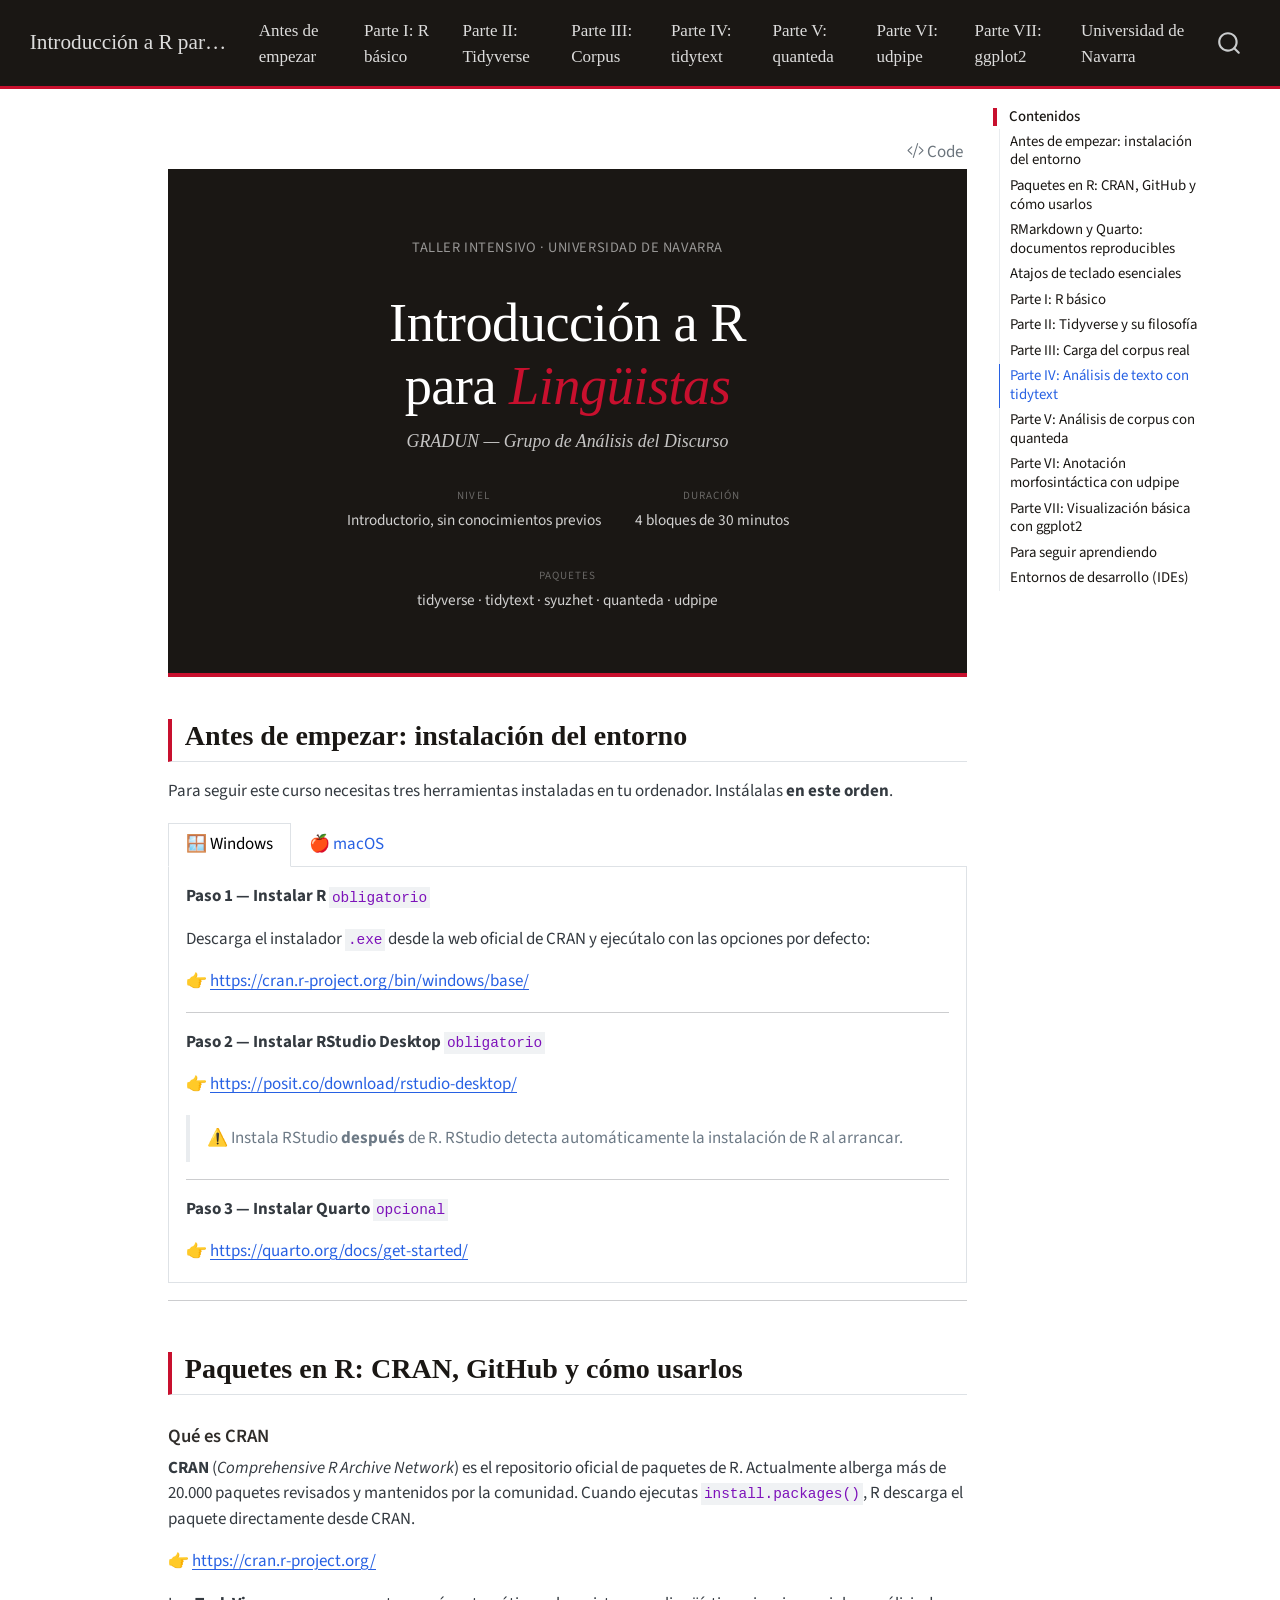
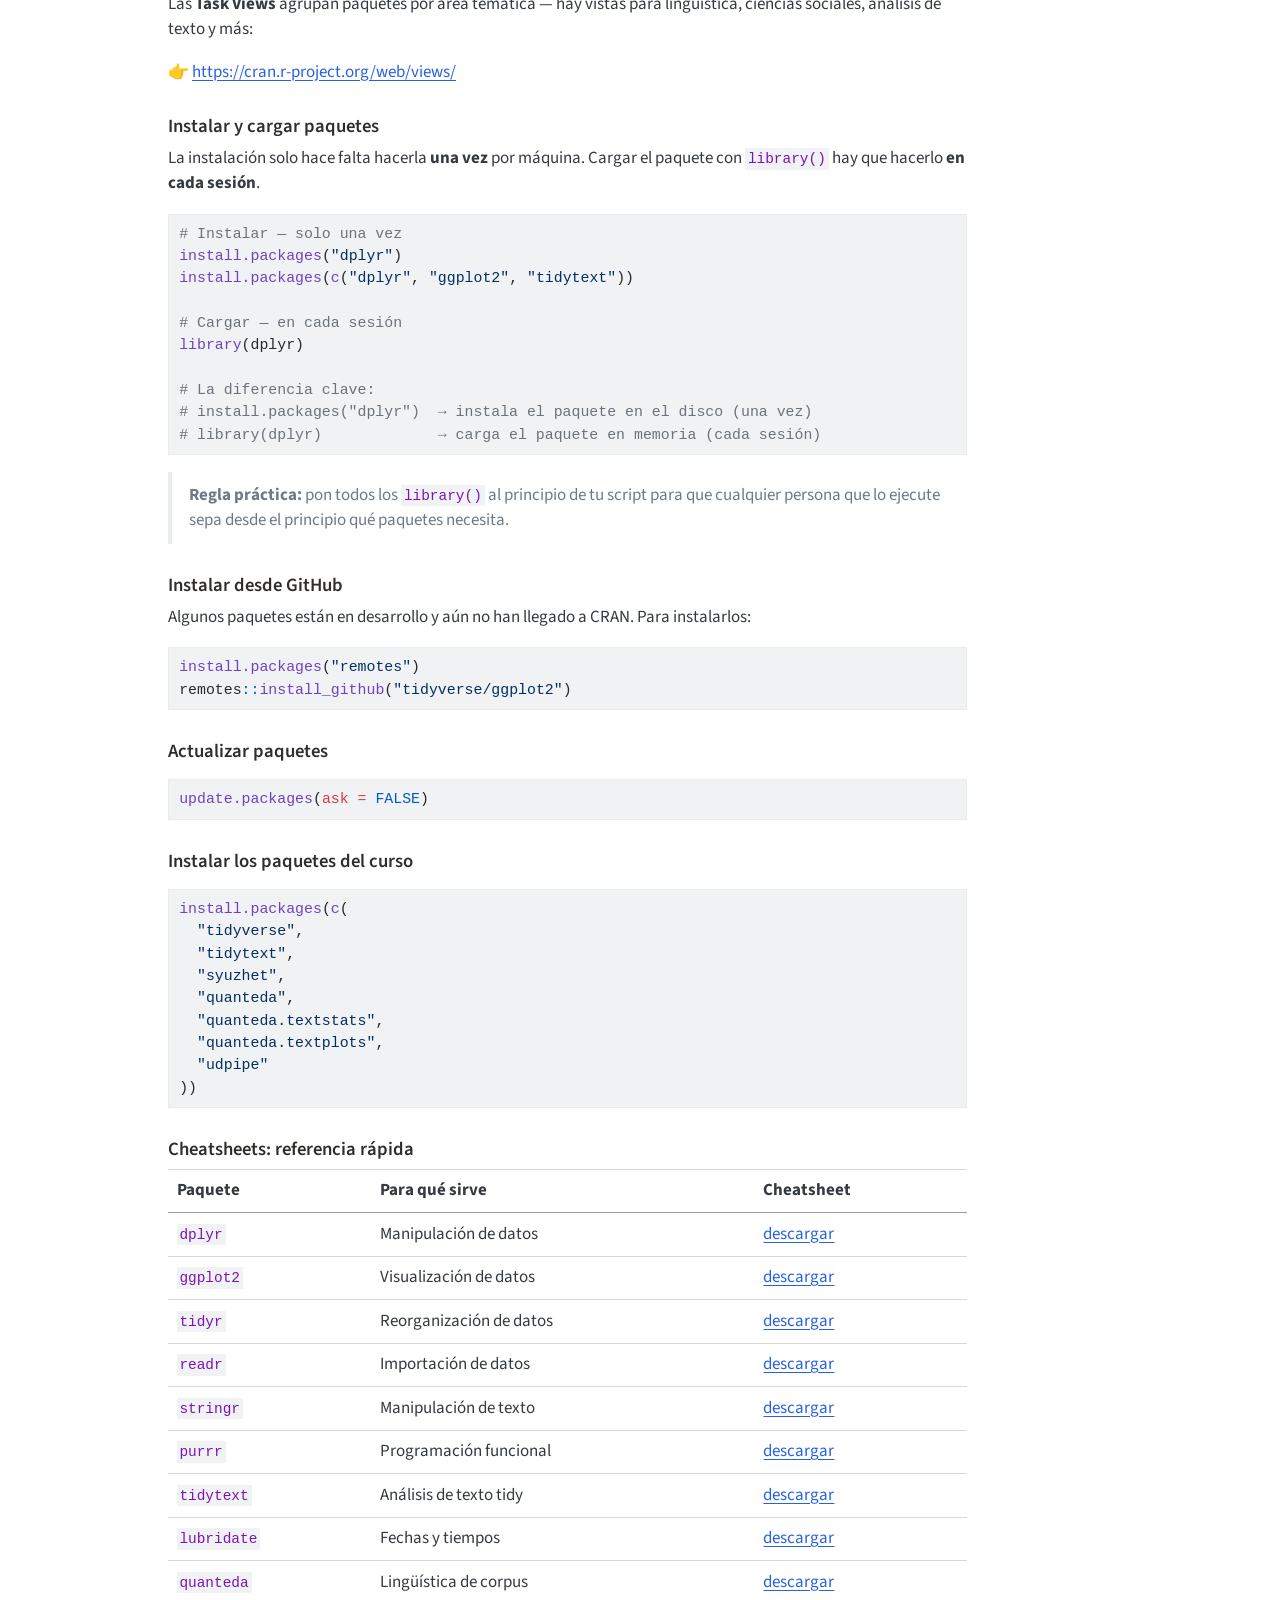
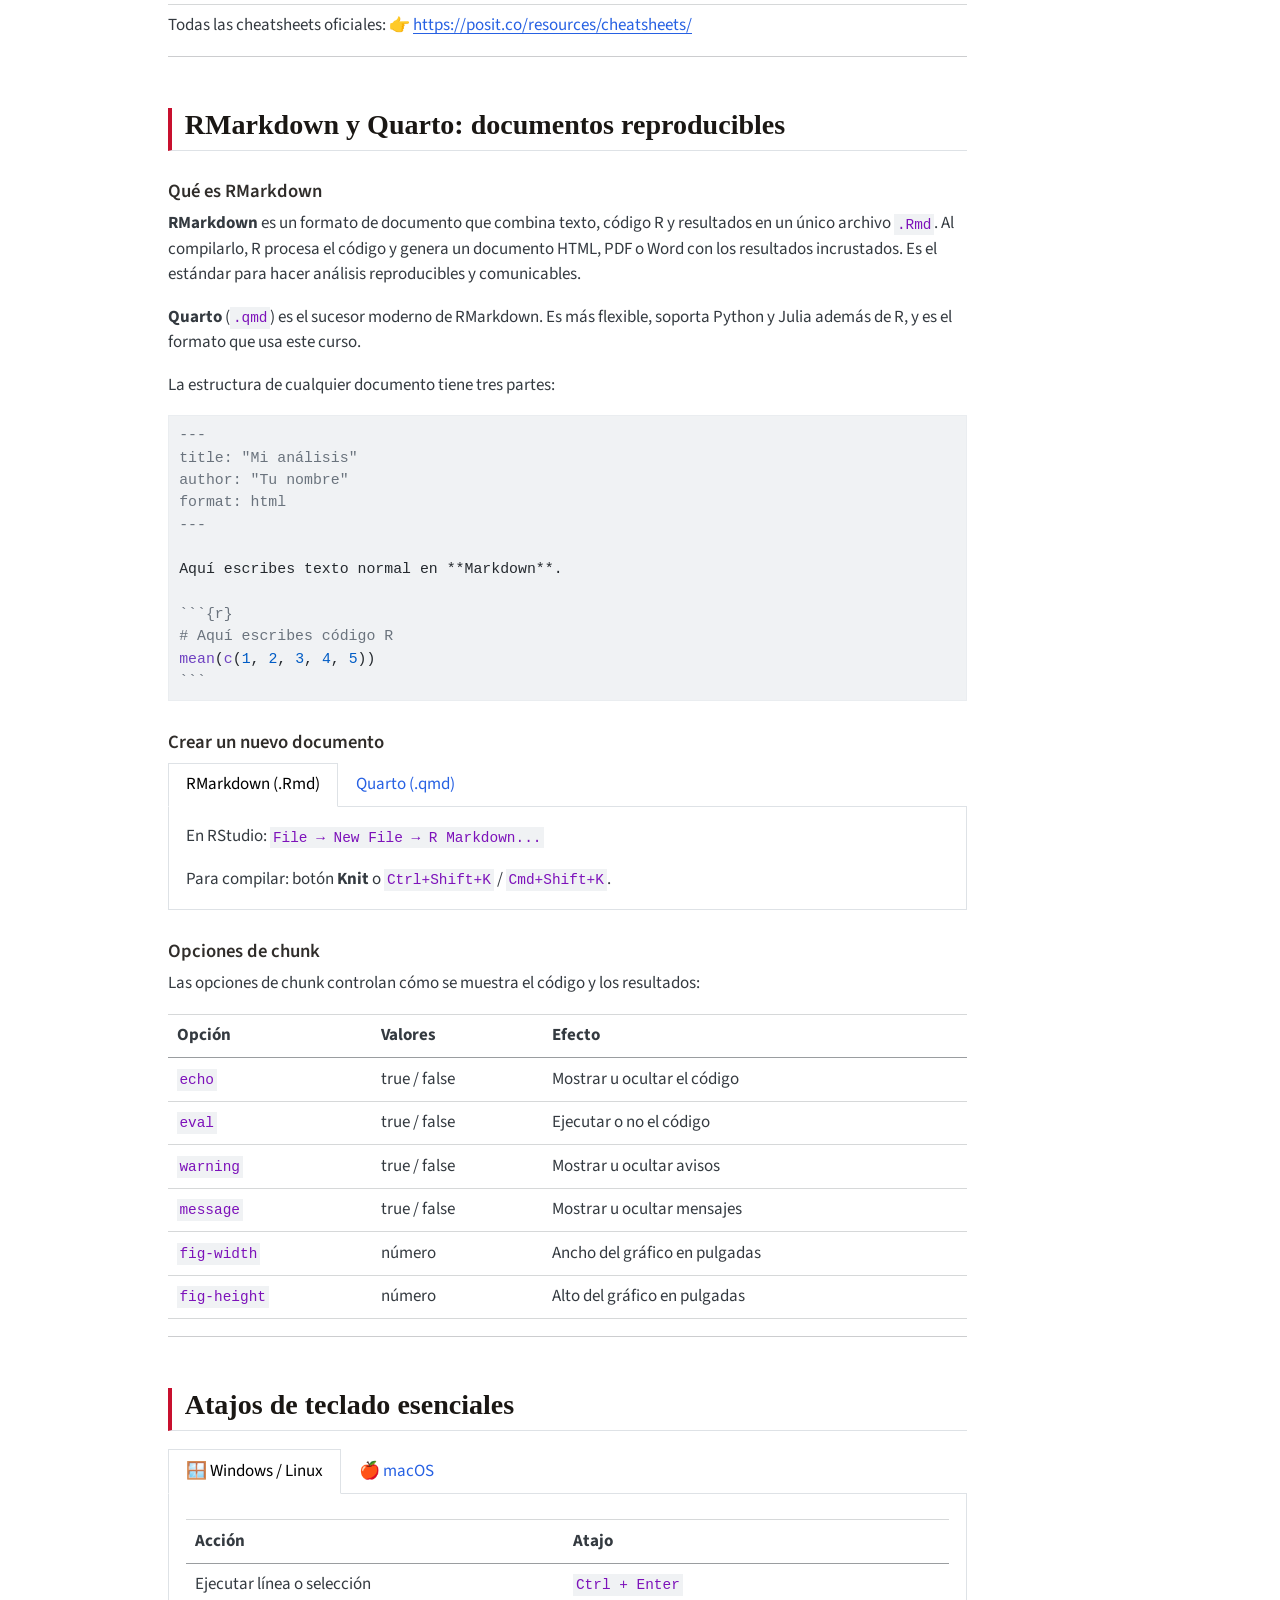
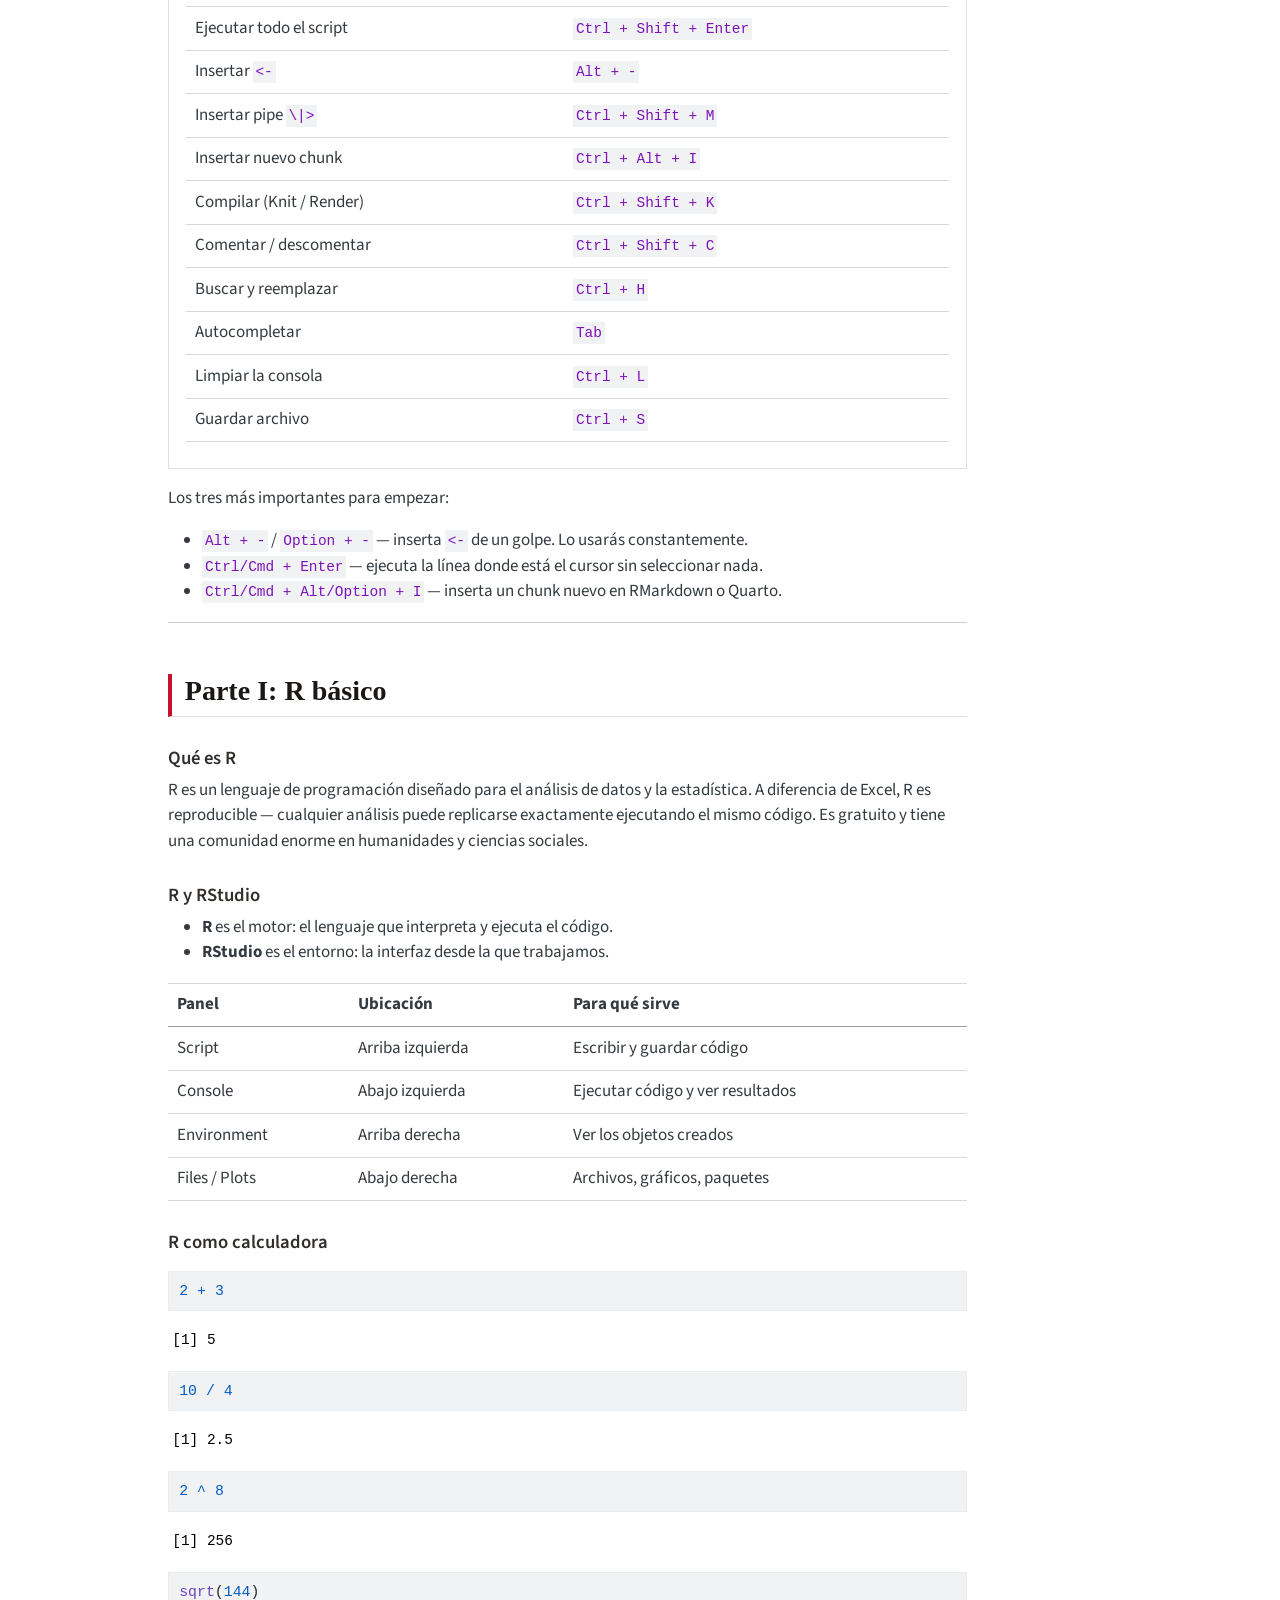
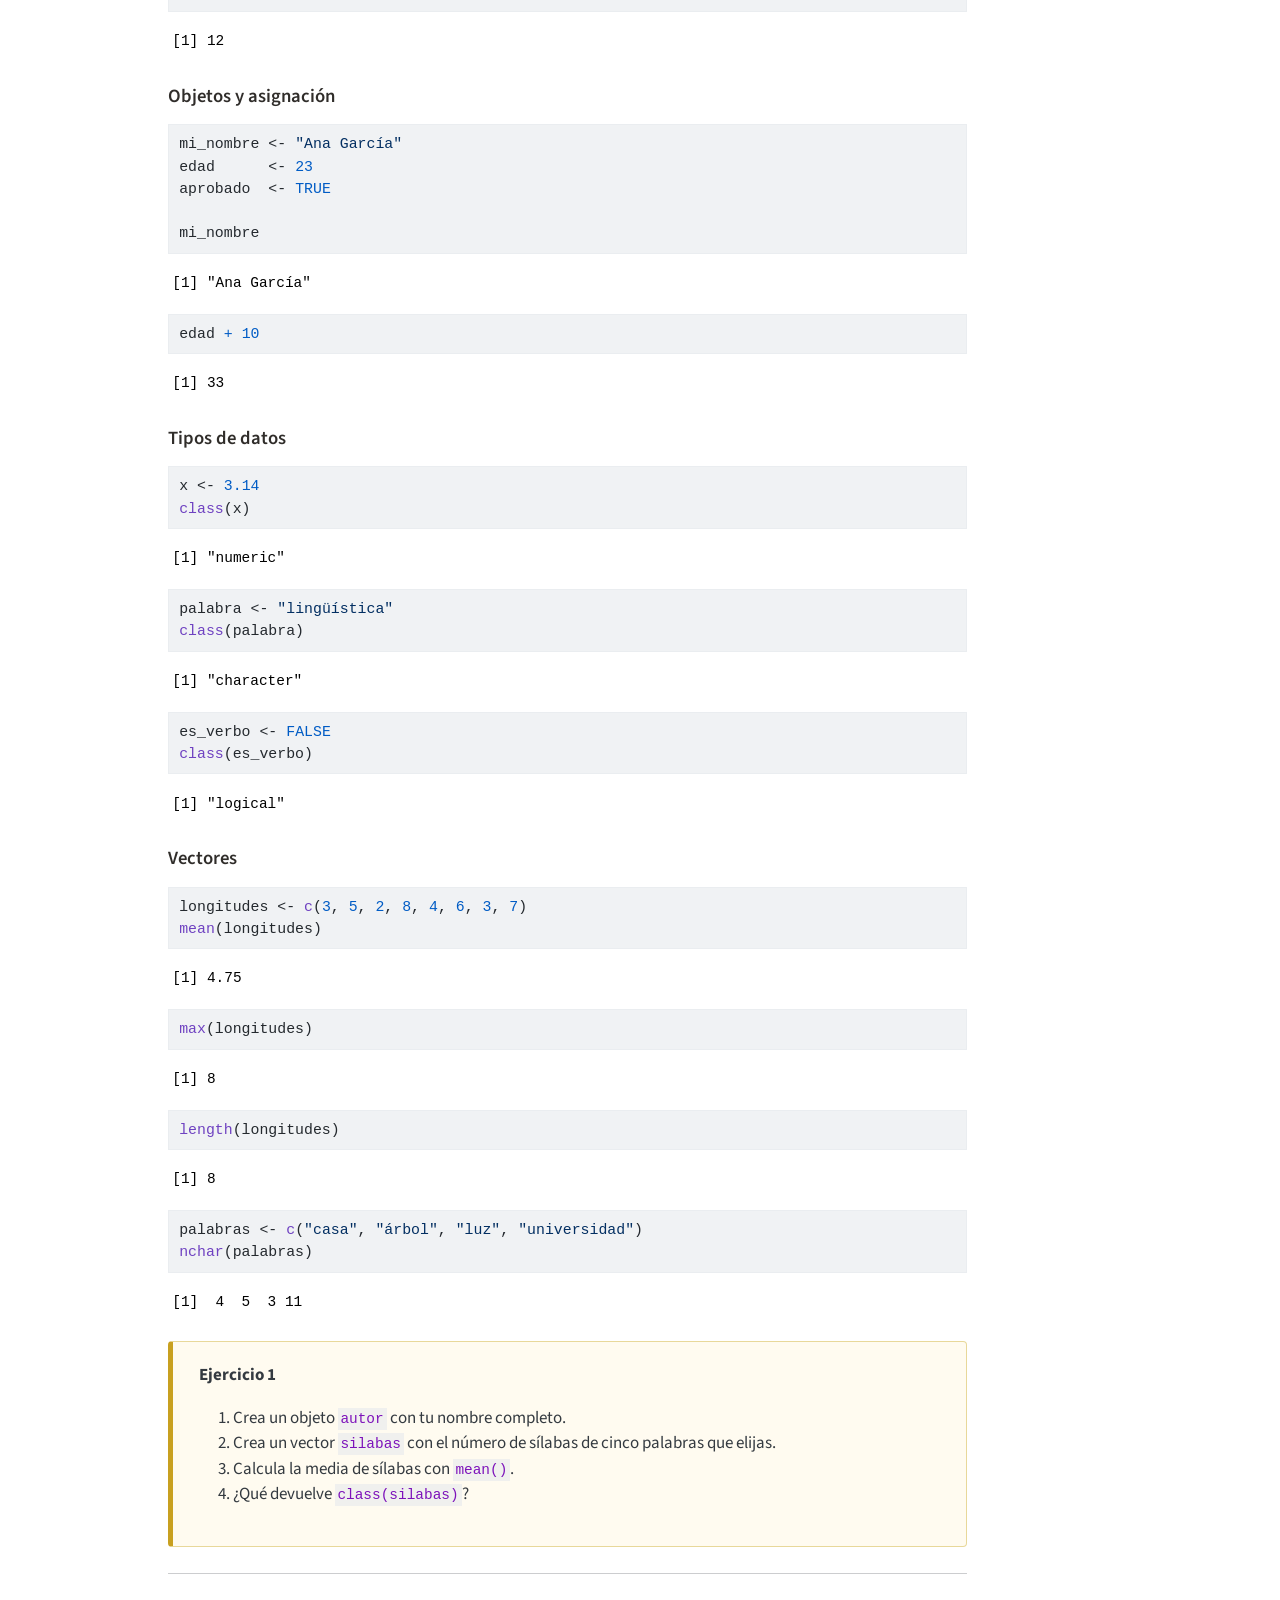
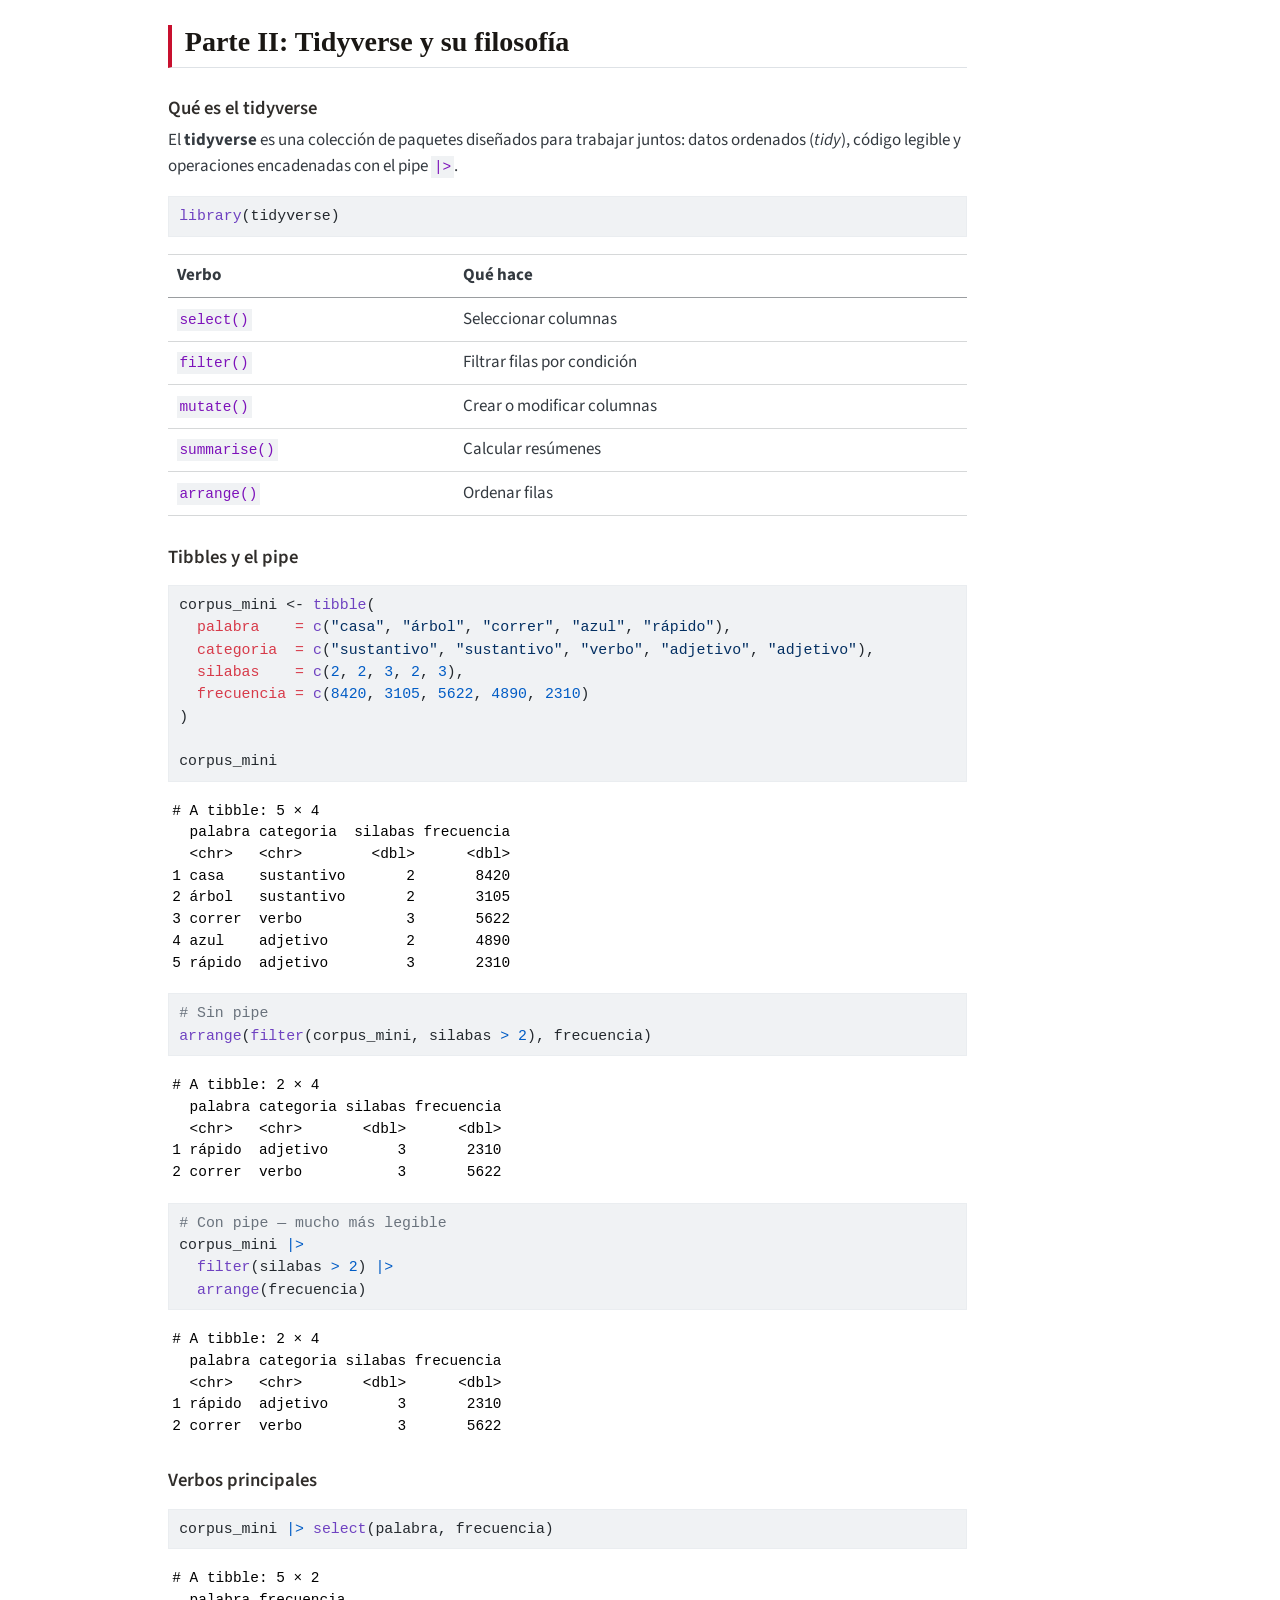
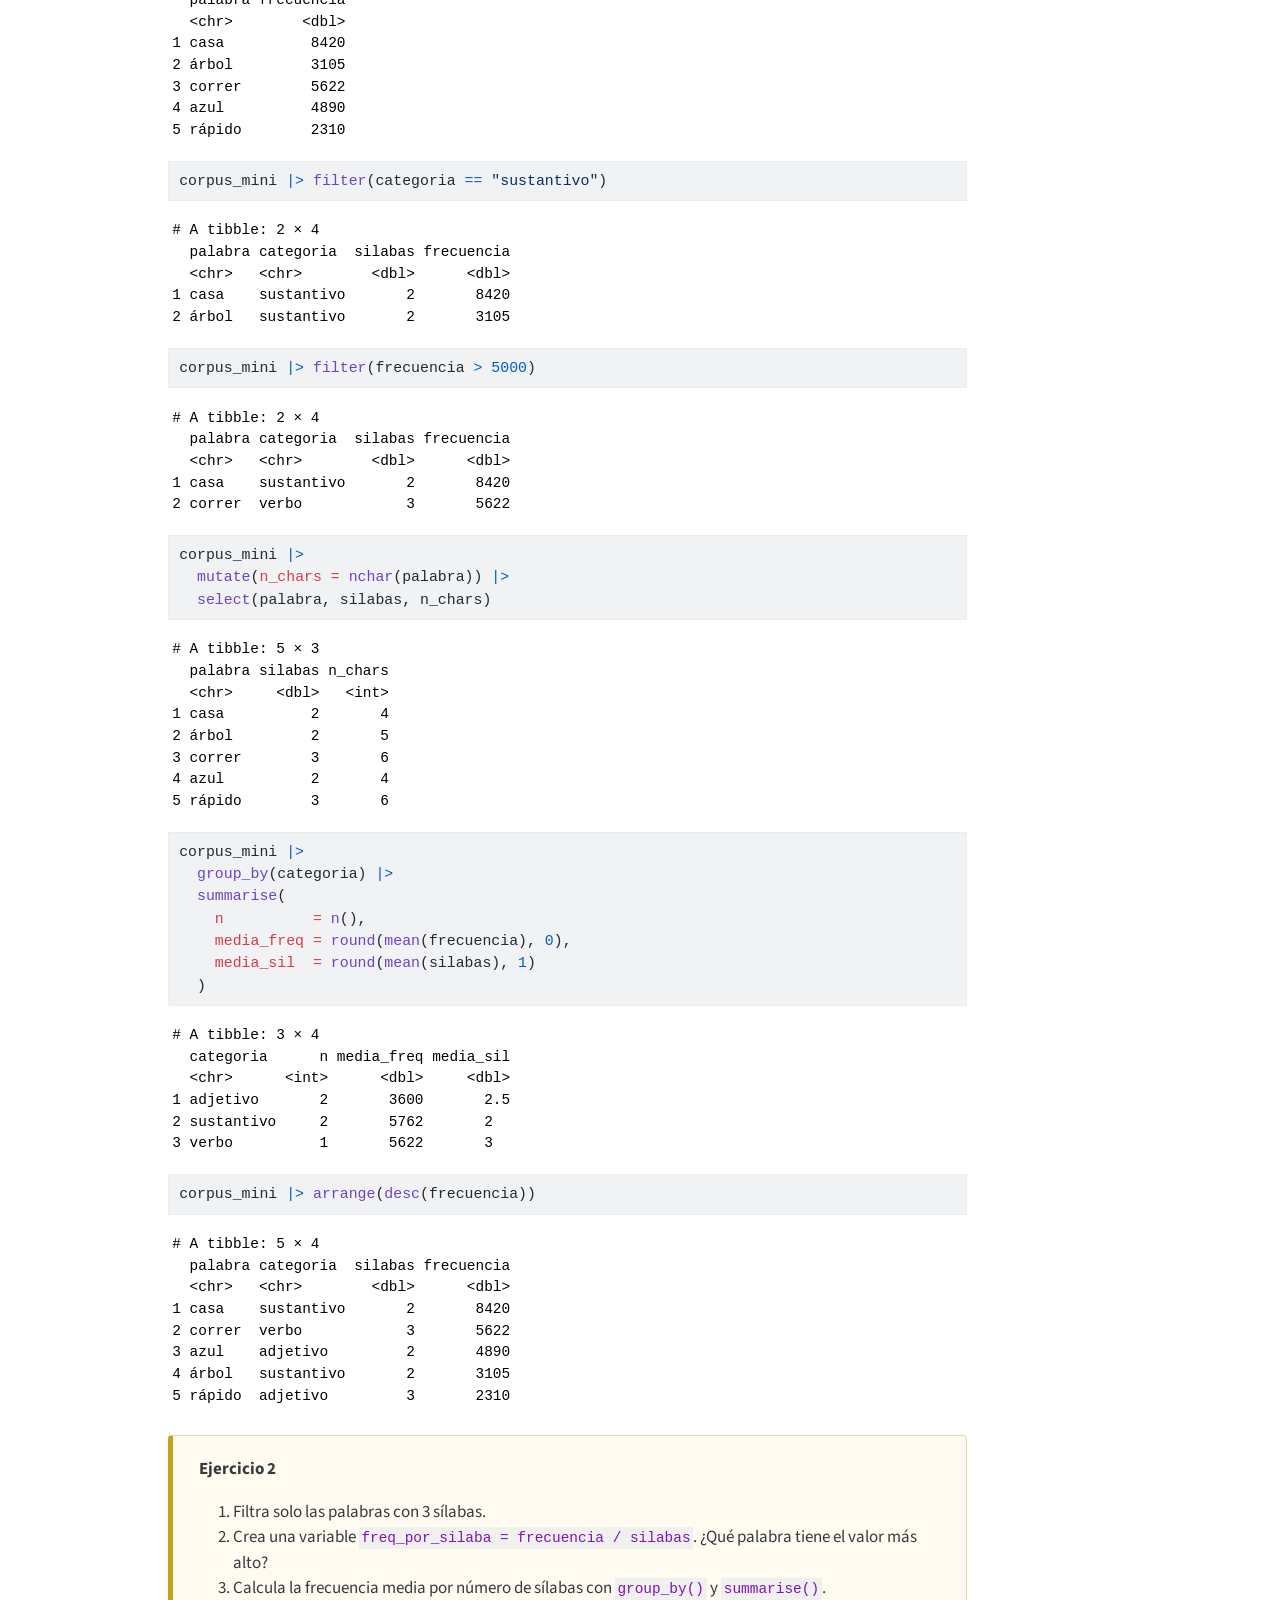
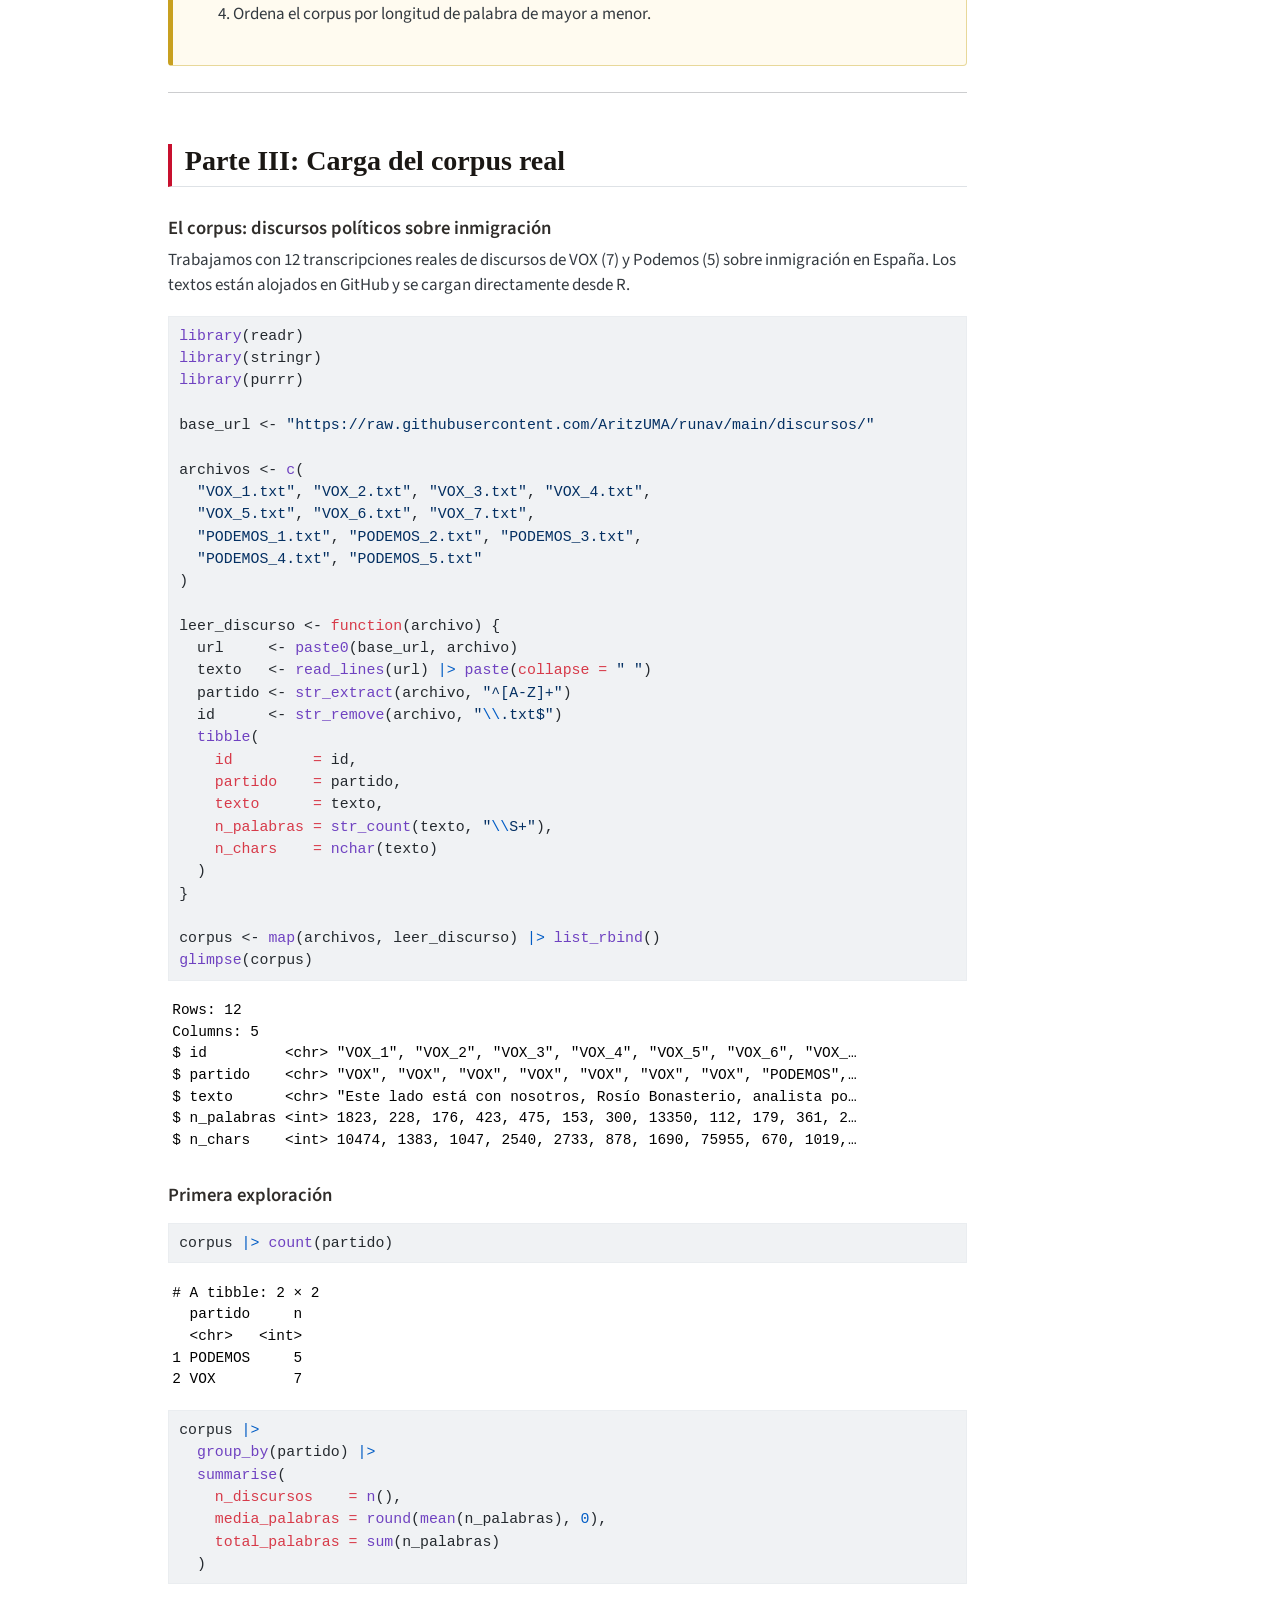
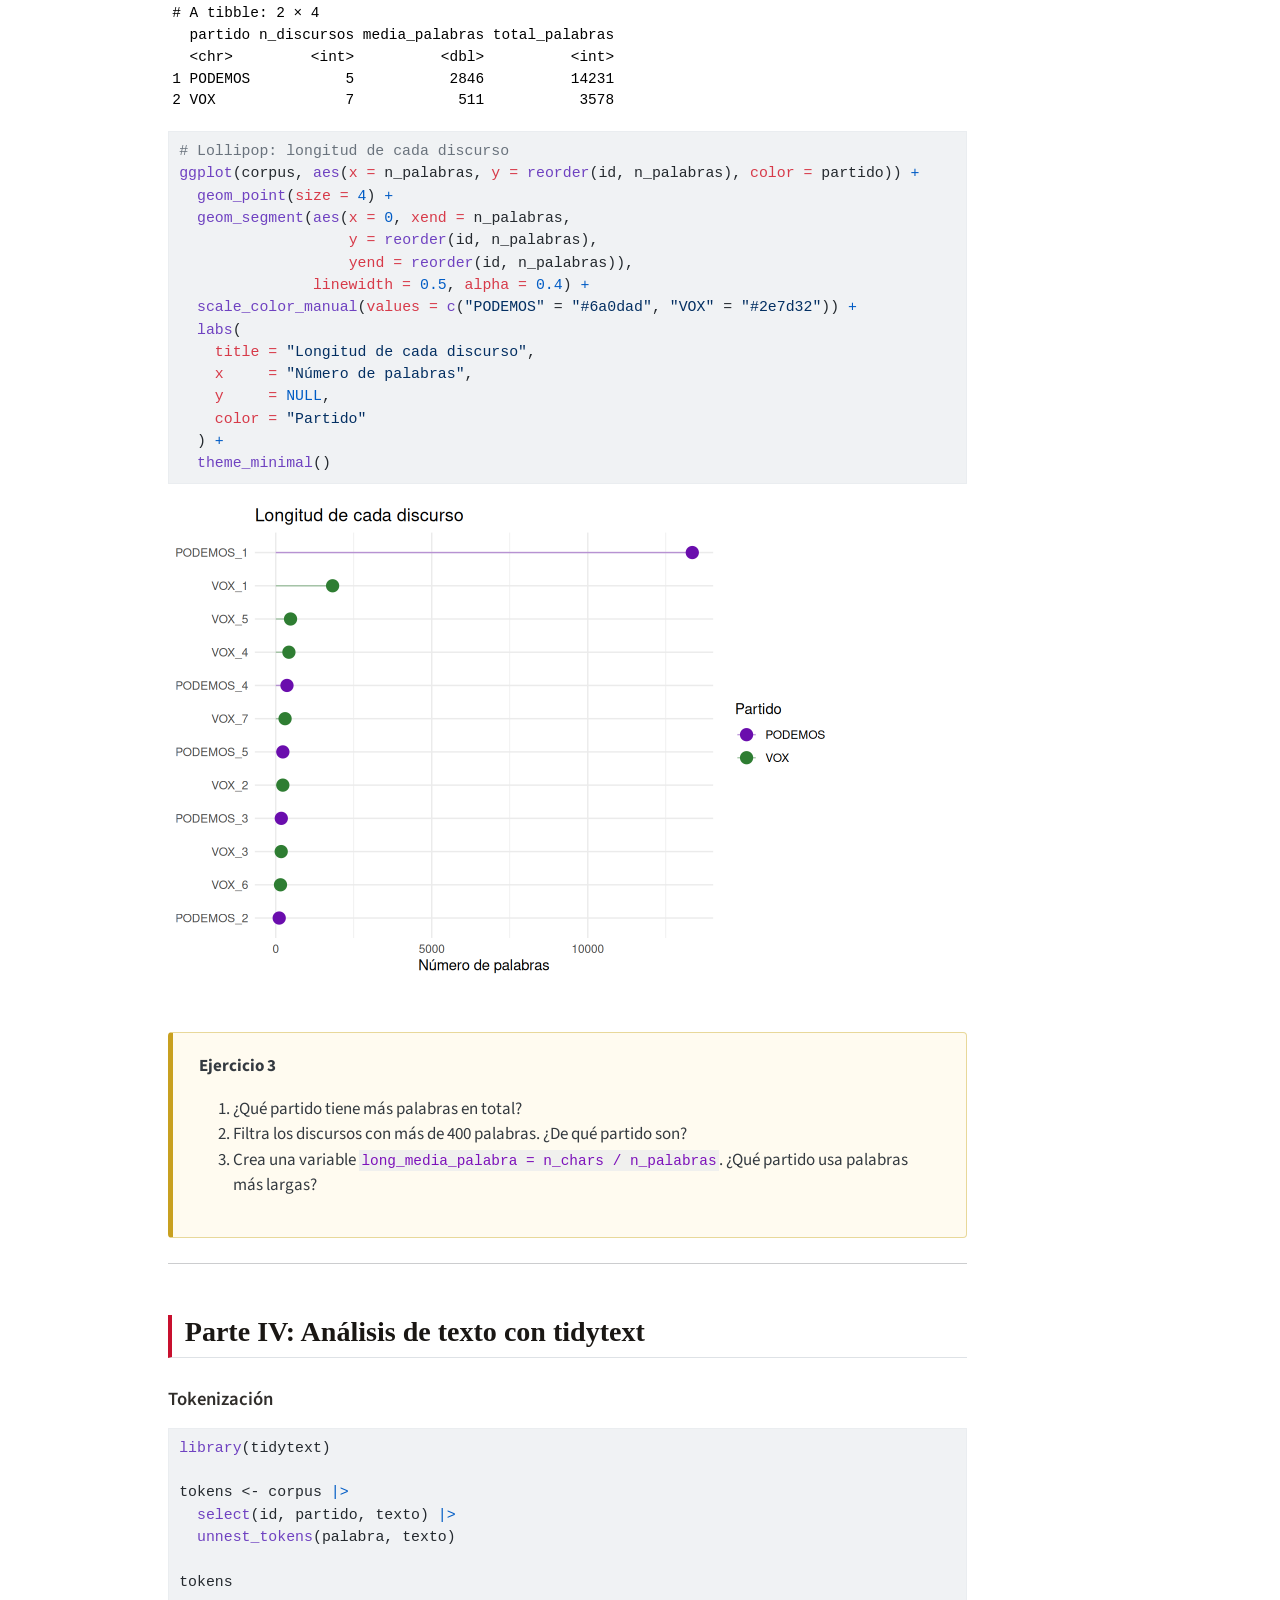
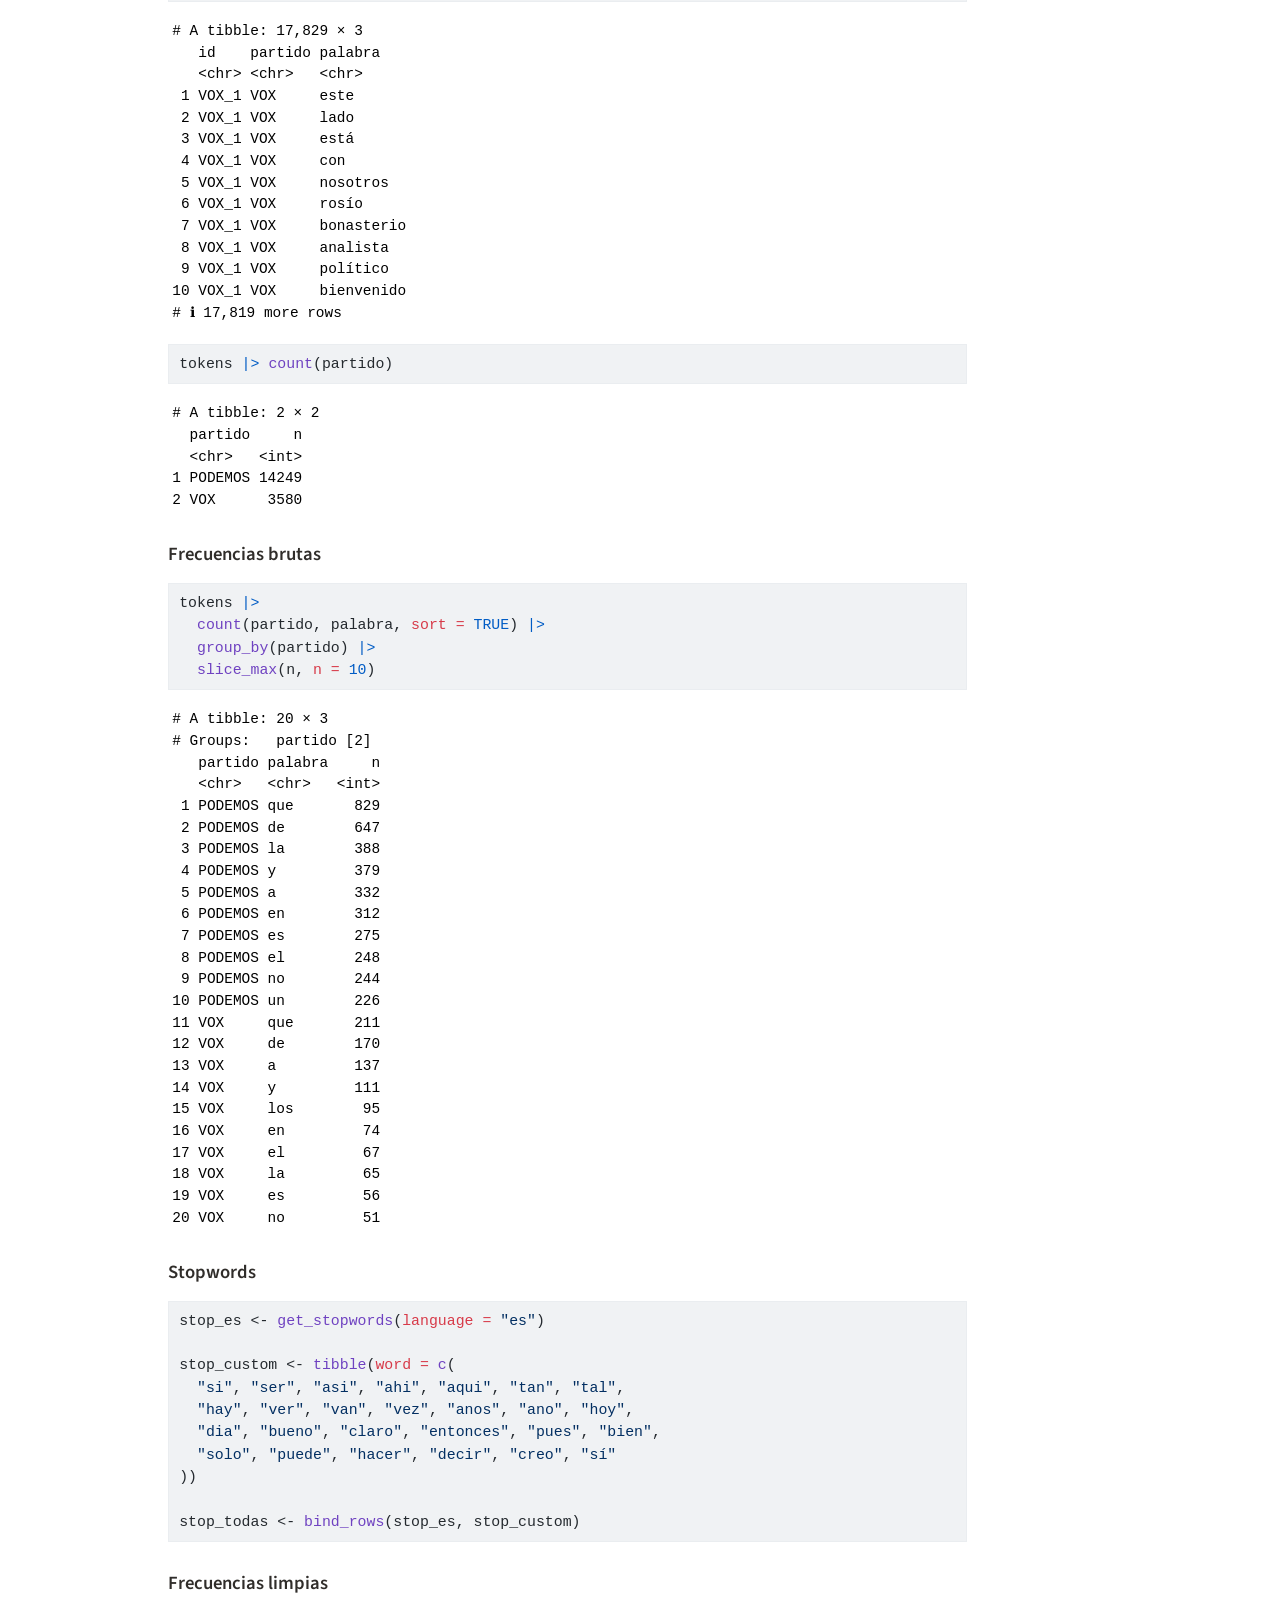
==== commit 70d2b03d: "Built site for gh-pages" ====
--- a/index.html
+++ b/index.html
@@ -7,7 +7,7 @@
 <meta name="viewport" content="width=device-width, initial-scale=1.0, user-scalable=yes">
 
 
-<title>Introducción a R para las Ciencias del Lenguaje</title>
+<title>Introducción a R para Lingüistas</title>
 <style>
 /* Default styles provided by pandoc.
 ** See https://pandoc.org/MANUAL.html#variables-for-html for config info.
@@ -77,7 +77,7 @@
 <link href="site_libs/quarto-html/quarto-syntax-highlighting-acf12a64177840b8d86f2d4f01b2e9fb.css" rel="stylesheet" id="quarto-text-highlighting-styles">
 <script src="site_libs/bootstrap/bootstrap.min.js"></script>
 <link href="site_libs/bootstrap/bootstrap-icons.css" rel="stylesheet">
-<link href="site_libs/bootstrap/bootstrap-f64c6f8e238f527249b3c3e2ac4c1b9b.min.css" rel="stylesheet" append-hash="true" id="quarto-bootstrap" data-mode="light">
+<link href="site_libs/bootstrap/bootstrap-ebfd257c668174c0c0becc64e2247a21.min.css" rel="stylesheet" append-hash="true" id="quarto-bootstrap" data-mode="light">
 <script id="quarto-search-options" type="application/json">{
   "location": "navbar",
   "copy-button": false,
@@ -118,12 +118,8 @@
     <nav class="navbar navbar-expand-lg " data-bs-theme="dark">
       <div class="navbar-container container-fluid">
       <div class="navbar-brand-container mx-auto">
-    <a href="https://www.unav.edu" class="navbar-brand navbar-brand-logo">
-    <img src="https://www.unav.edu/documents/10162/30622995/Marca+Universidad+de+Navarra_200__white.png/75601112-72f9-4940-a060-0a15ab28a11c?t=1635332708035" alt="Universidad de Navarra" class="navbar-logo light-content">
-    <img src="https://www.unav.edu/documents/10162/30622995/Marca+Universidad+de+Navarra_200__white.png/75601112-72f9-4940-a060-0a15ab28a11c?t=1635332708035" alt="Universidad de Navarra" class="navbar-logo dark-content">
-    </a>
-    <a class="navbar-brand" href="https://www.unav.edu">
-    <span class="navbar-title">Introducción a R para las Ciencias del Lenguaje</span>
+    <a class="navbar-brand" href="./index.html">
+    <span class="navbar-title">Introducción a R para Lingüistas</span>
     </a>
   </div>
             <div id="quarto-search" class="" title="Search"></div>
@@ -131,6 +127,40 @@
   <span class="navbar-toggler-icon"></span>
 </button>
           <div class="collapse navbar-collapse" id="navbarCollapse">
+            <ul class="navbar-nav navbar-nav-scroll me-auto">
+  <li class="nav-item">
+    <a class="nav-link" href="./index.html#instalacion"> 
+<span class="menu-text">Antes de empezar</span></a>
+  </li>  
+  <li class="nav-item">
+    <a class="nav-link" href="./index.html#parte-i"> 
+<span class="menu-text">Parte I: R básico</span></a>
+  </li>  
+  <li class="nav-item">
+    <a class="nav-link" href="./index.html#parte-ii"> 
+<span class="menu-text">Parte II: Tidyverse</span></a>
+  </li>  
+  <li class="nav-item">
+    <a class="nav-link" href="./index.html#parte-iii"> 
+<span class="menu-text">Parte III: Corpus</span></a>
+  </li>  
+  <li class="nav-item">
+    <a class="nav-link" href="./index.html#parte-iv"> 
+<span class="menu-text">Parte IV: tidytext</span></a>
+  </li>  
+  <li class="nav-item">
+    <a class="nav-link" href="./index.html#parte-v"> 
+<span class="menu-text">Parte V: quanteda</span></a>
+  </li>  
+  <li class="nav-item">
+    <a class="nav-link" href="./index.html#parte-vi"> 
+<span class="menu-text">Parte VI: udpipe</span></a>
+  </li>  
+  <li class="nav-item">
+    <a class="nav-link" href="./index.html#parte-vii"> 
+<span class="menu-text">Parte VII: ggplot2</span></a>
+  </li>  
+</ul>
             <ul class="navbar-nav navbar-nav-scroll ms-auto">
   <li class="nav-item">
     <a class="nav-link" href="https://www.unav.edu"> 
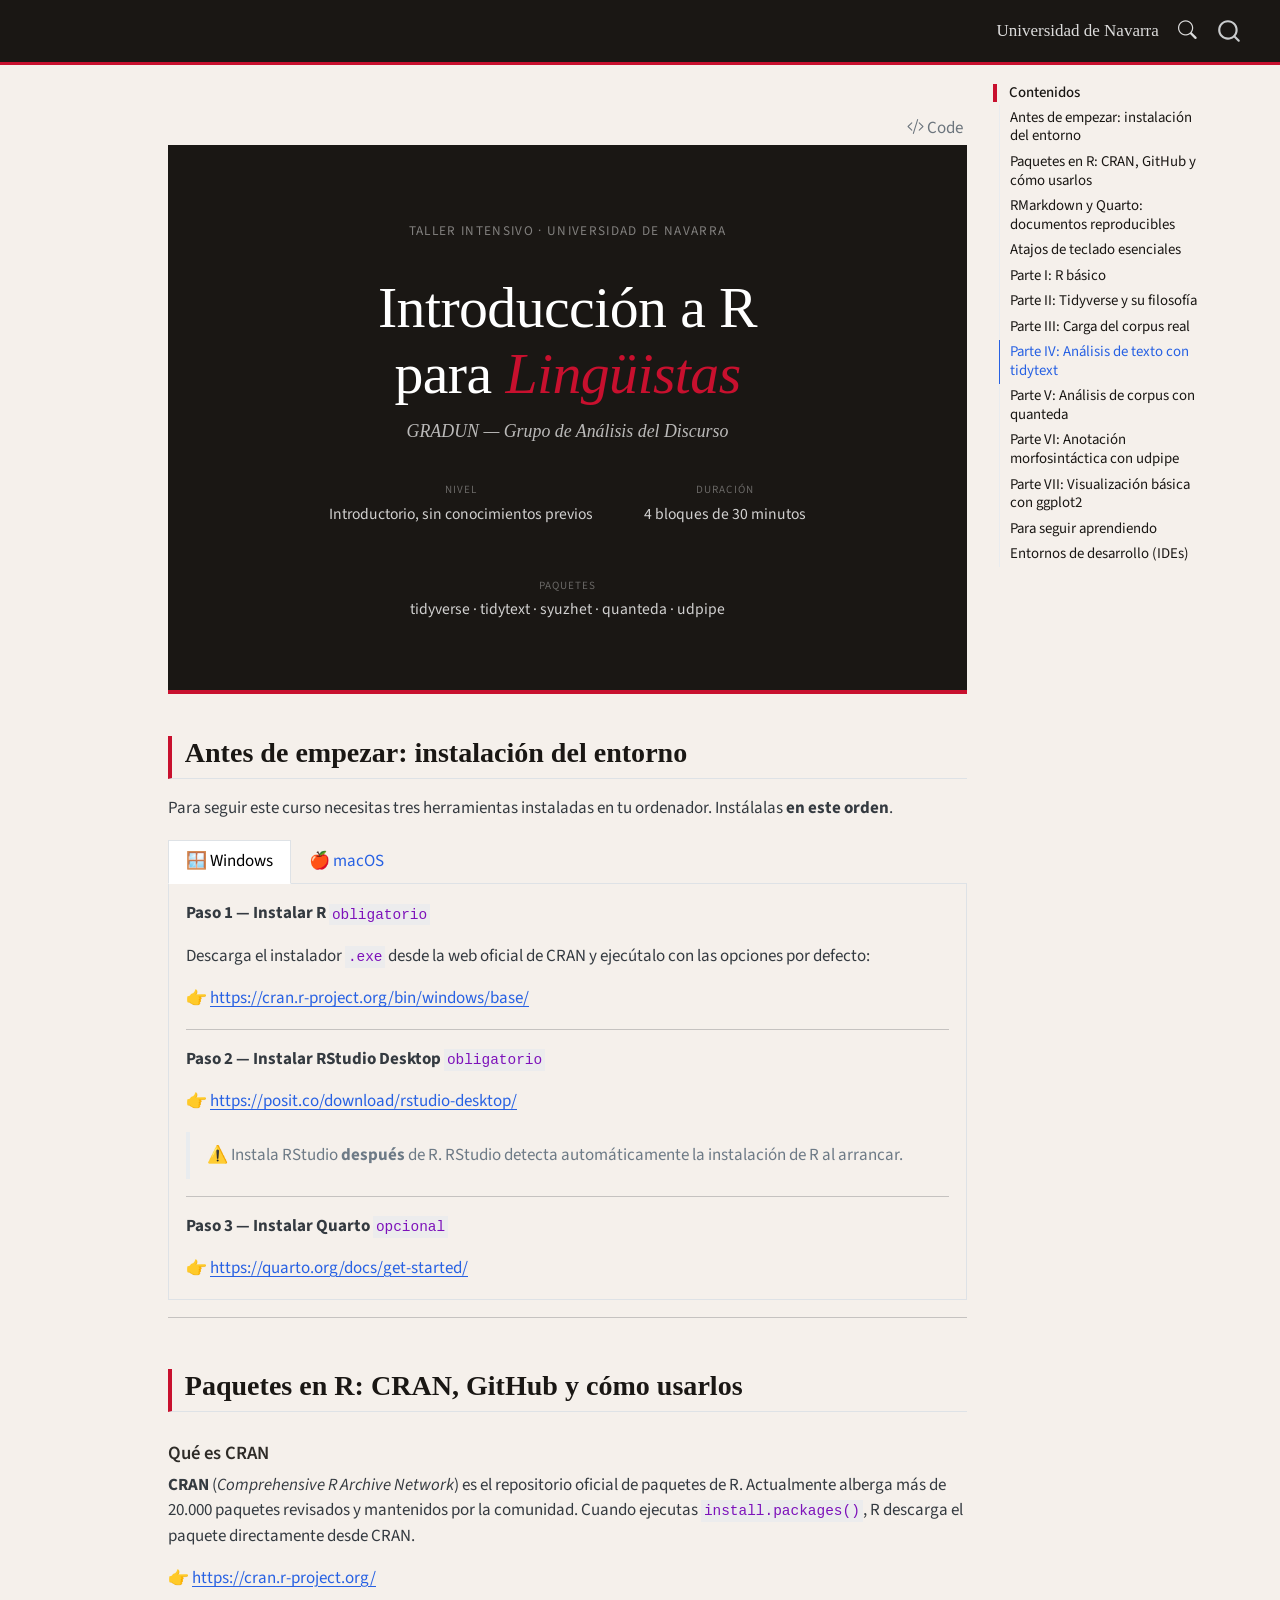
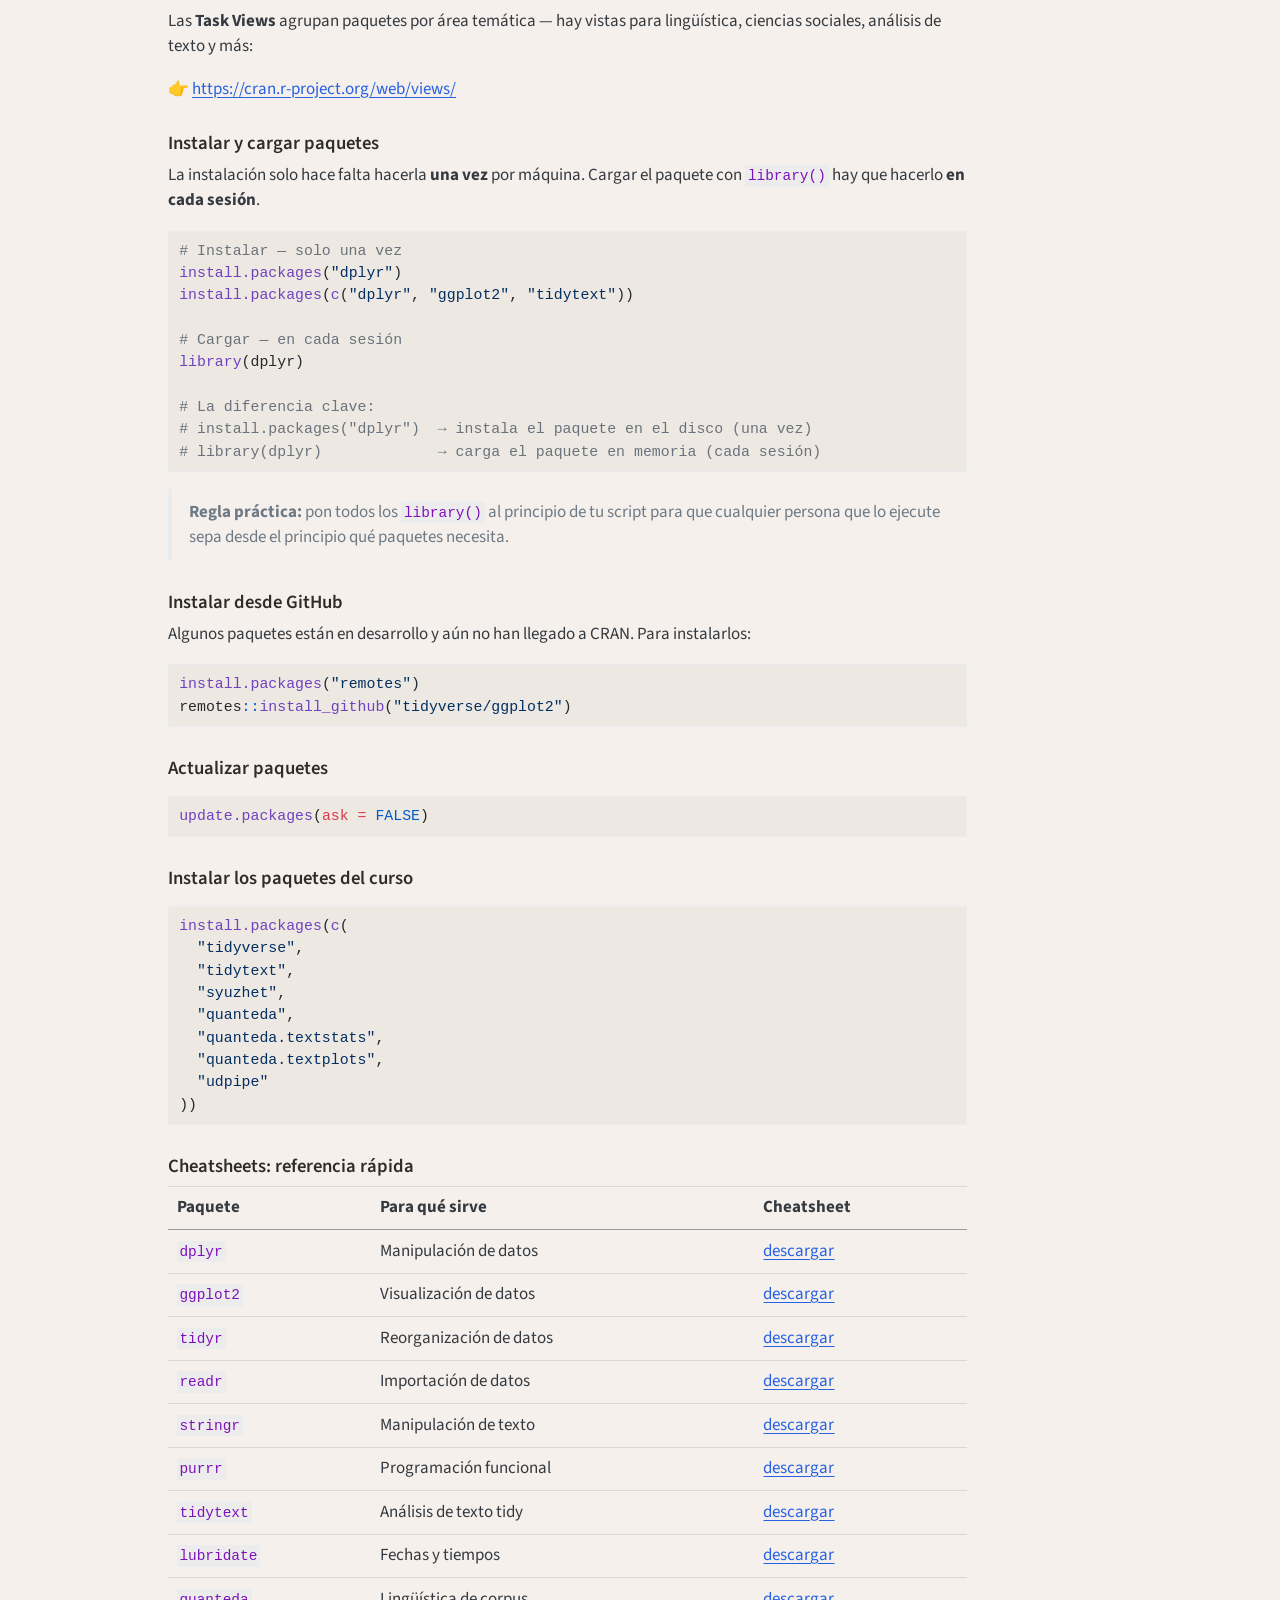
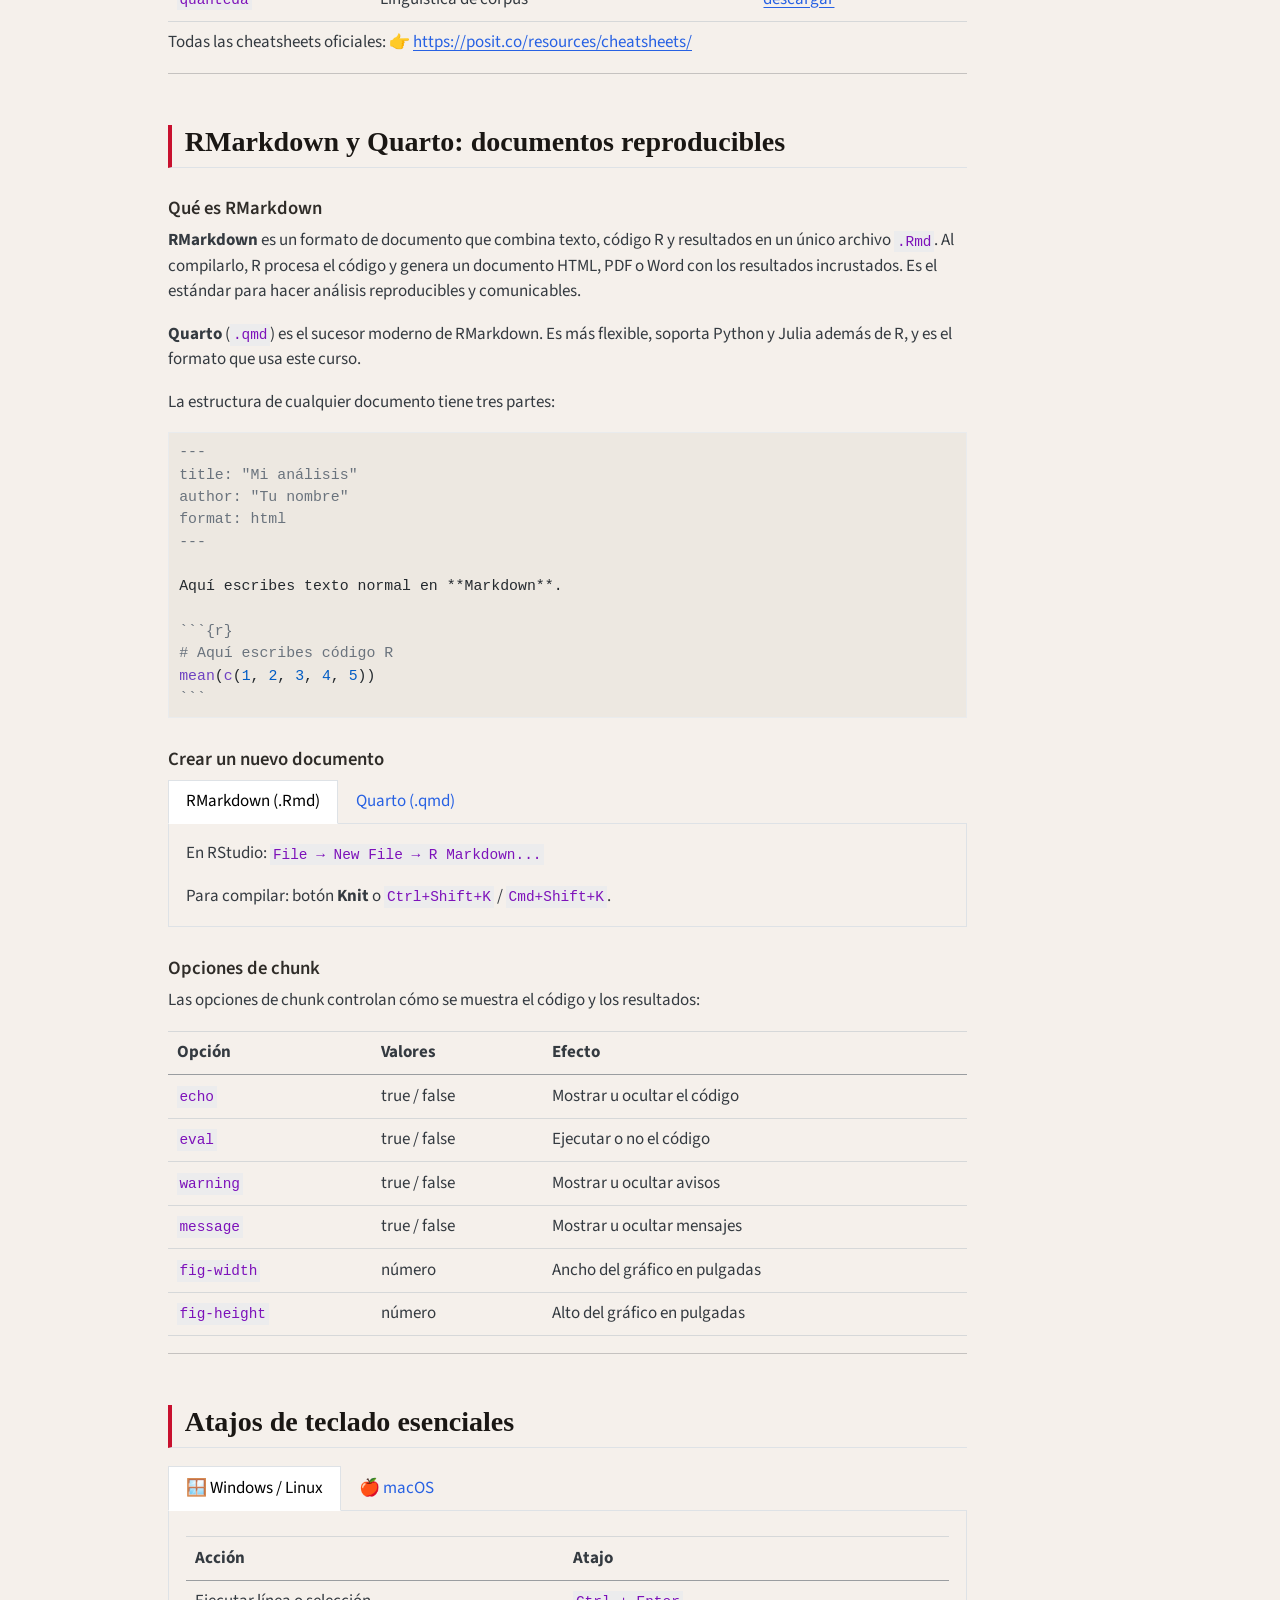
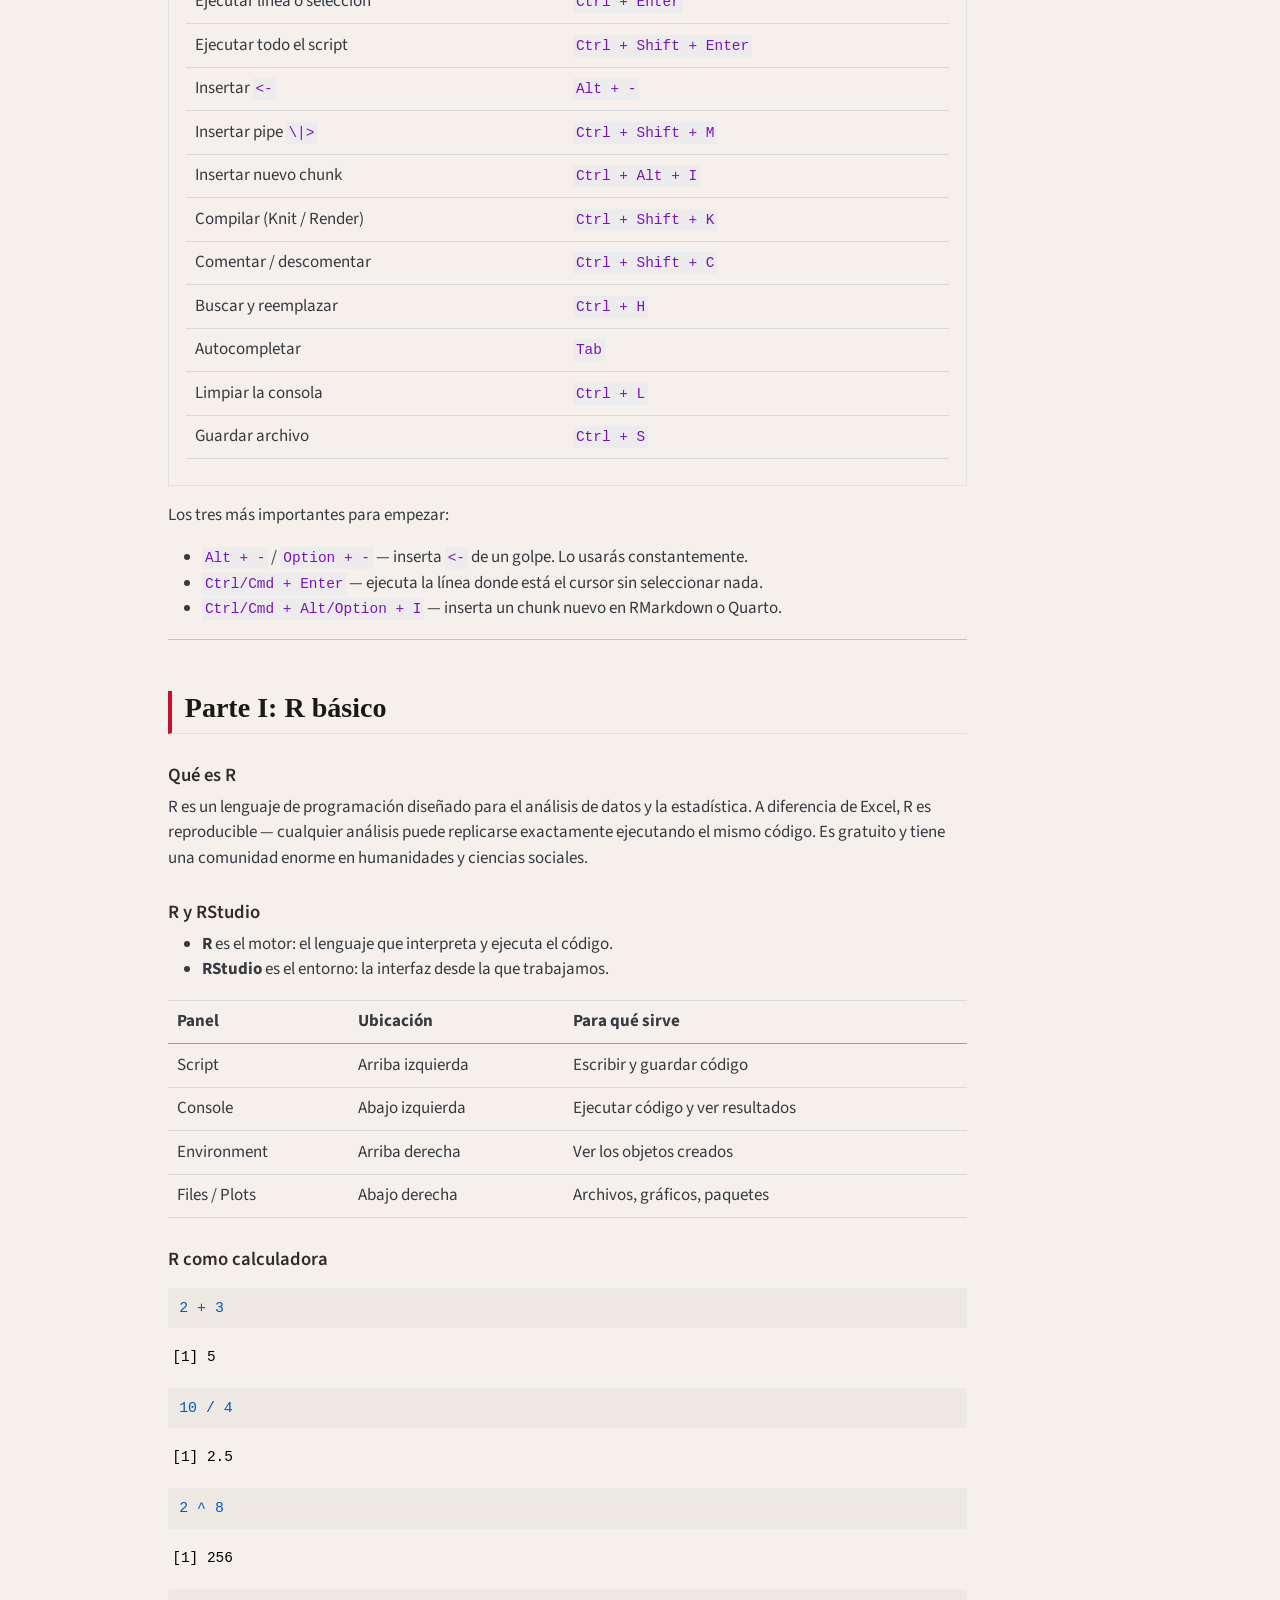
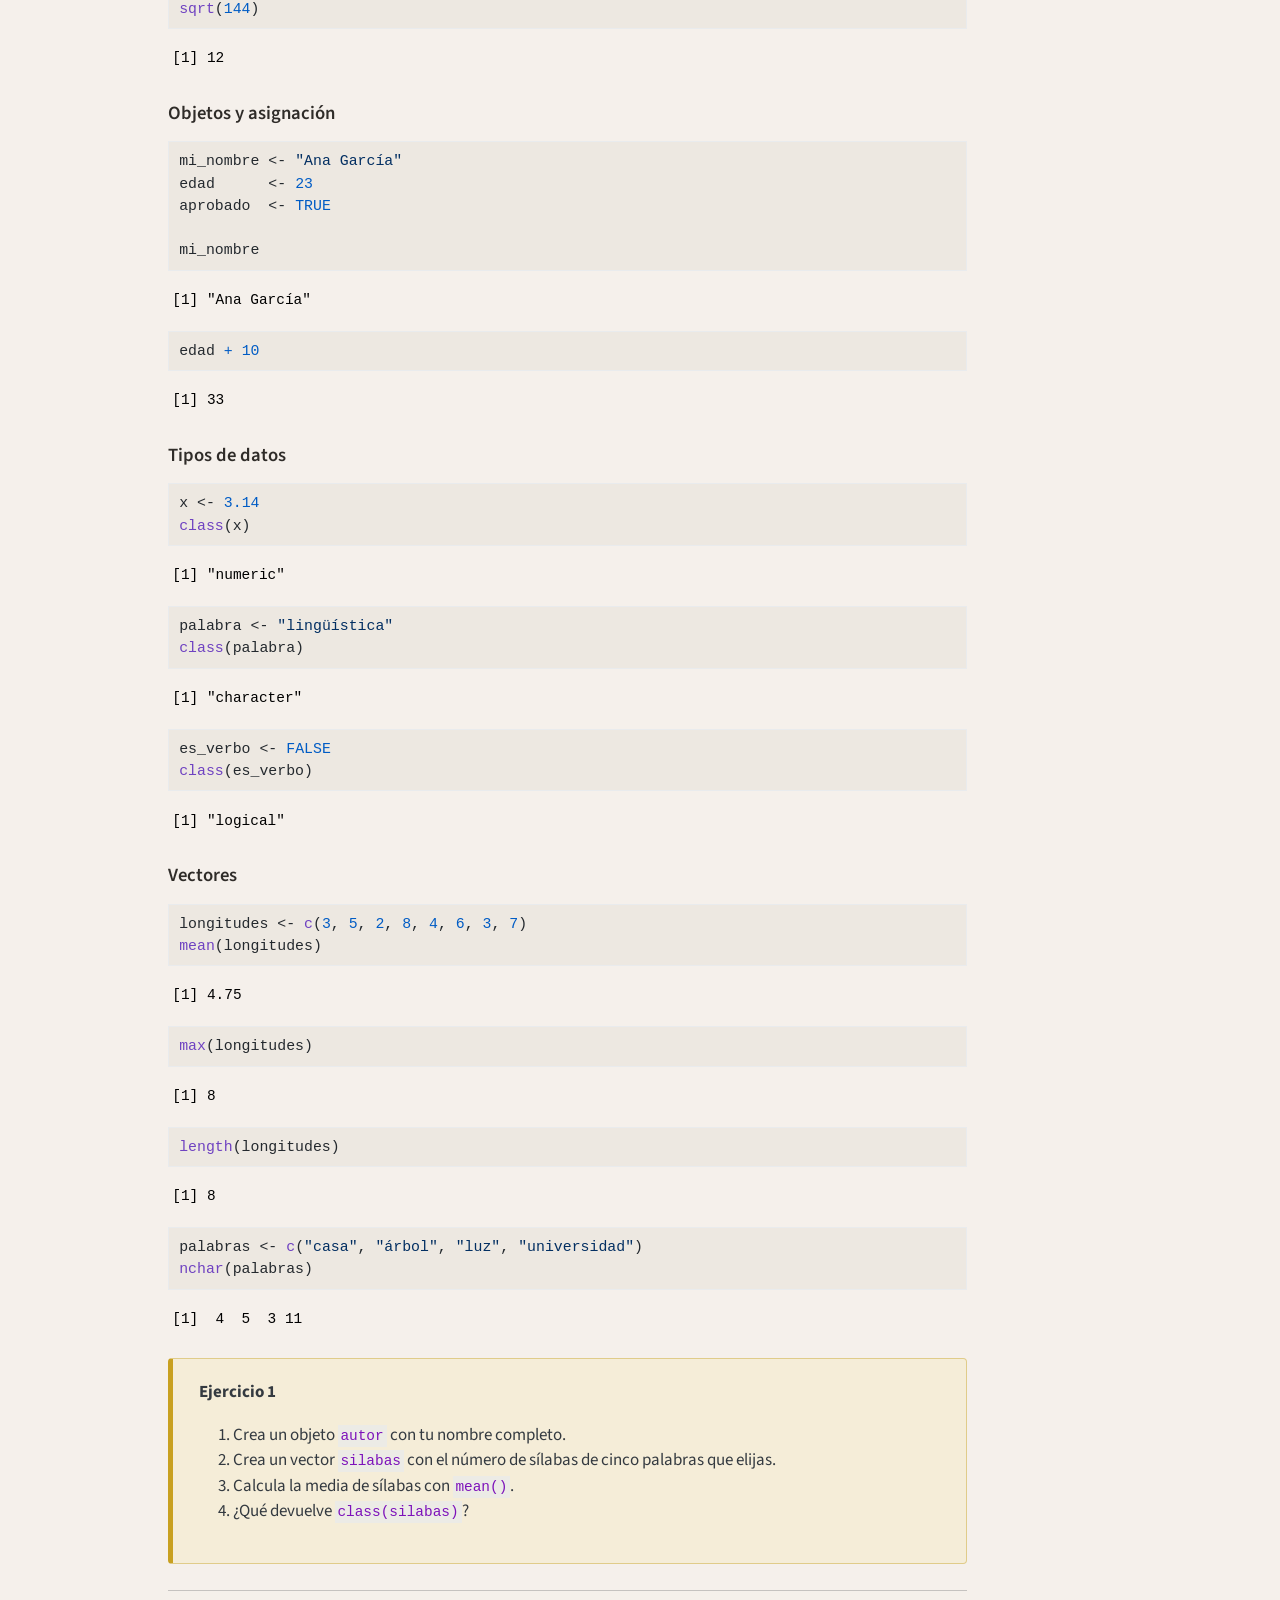
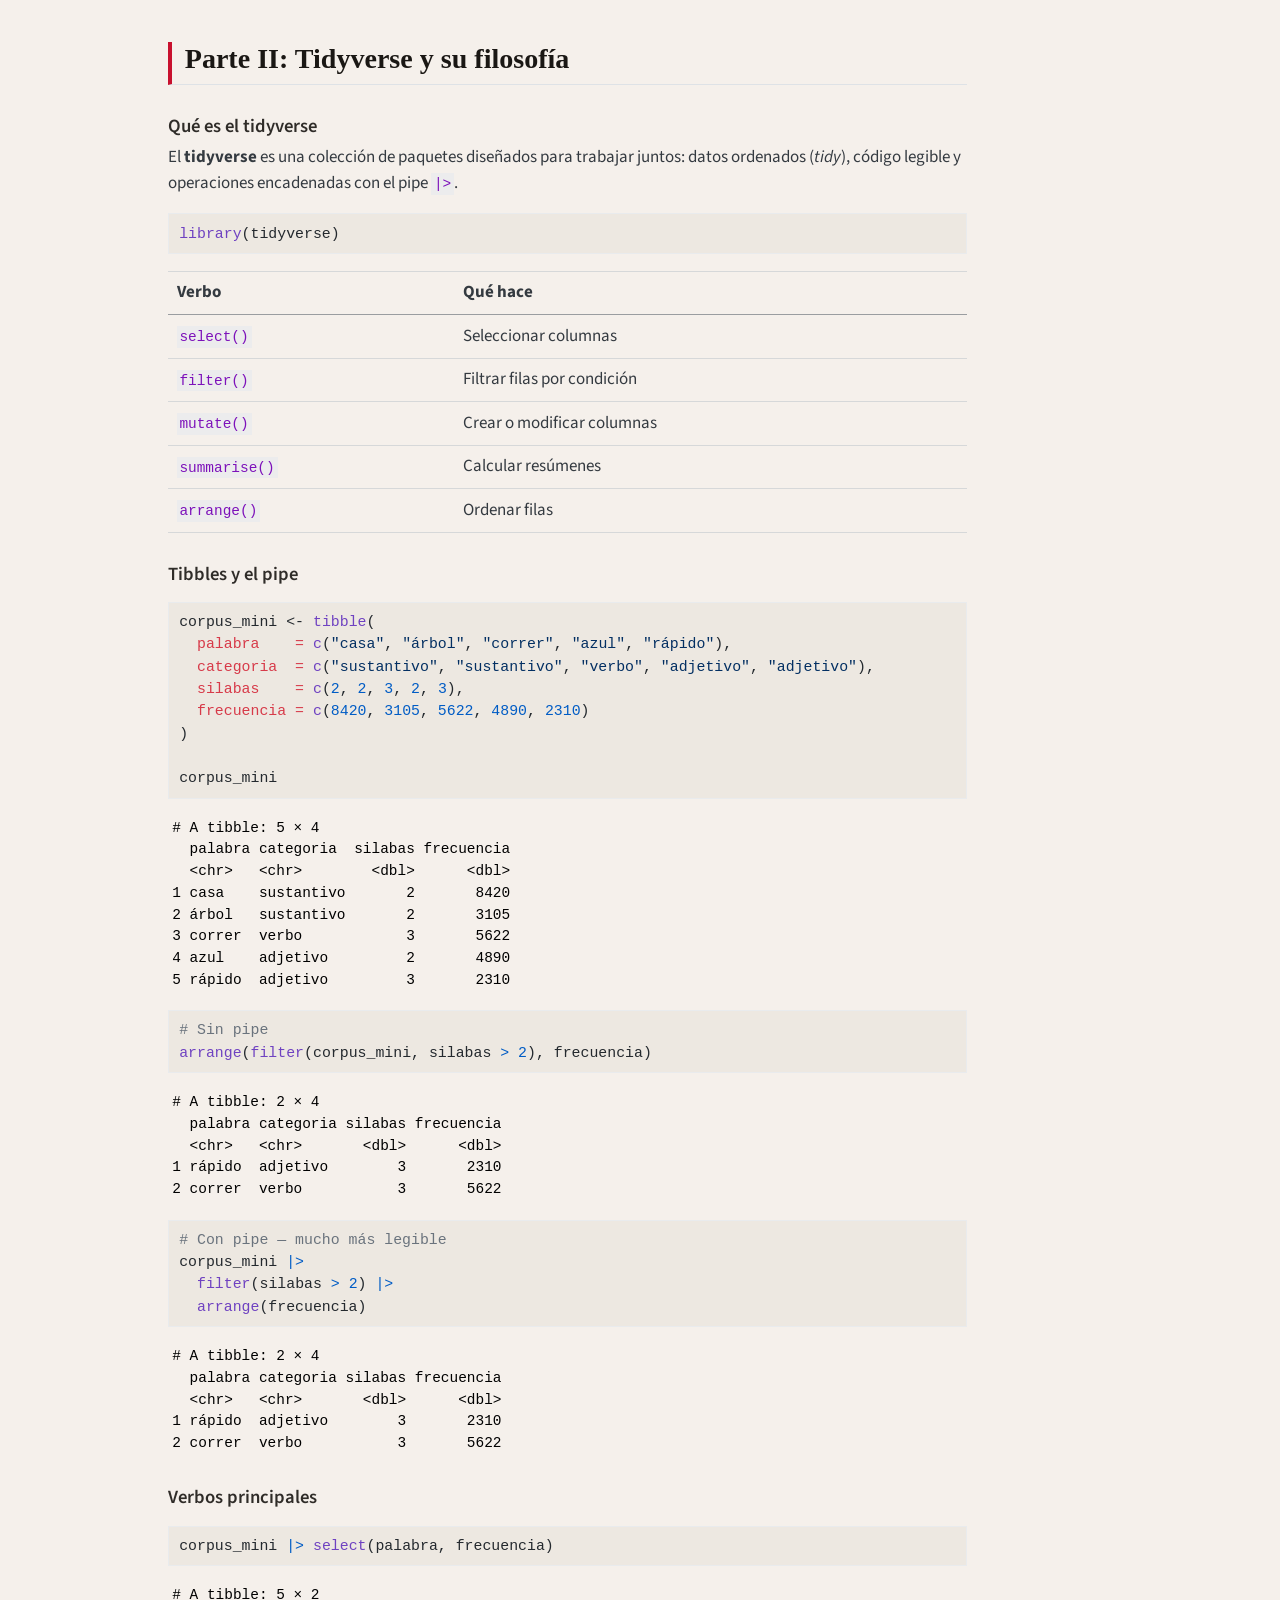
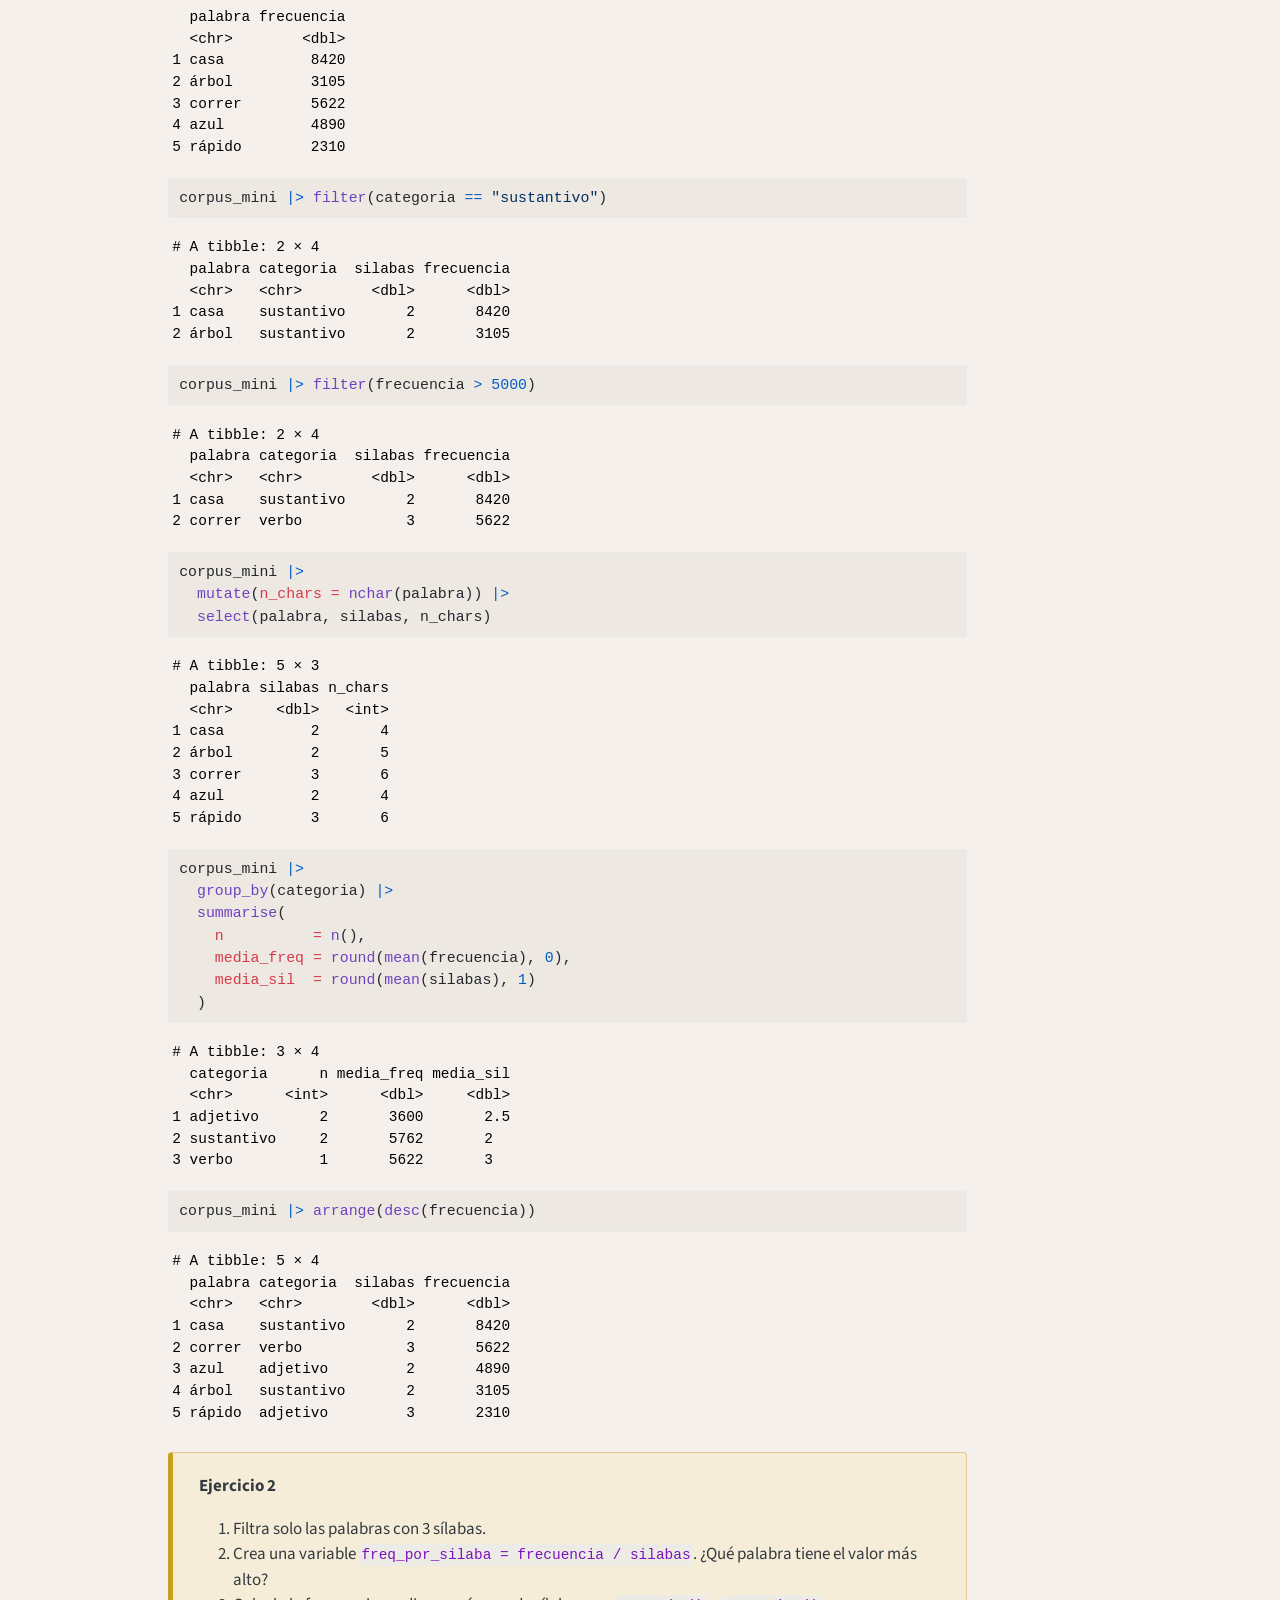
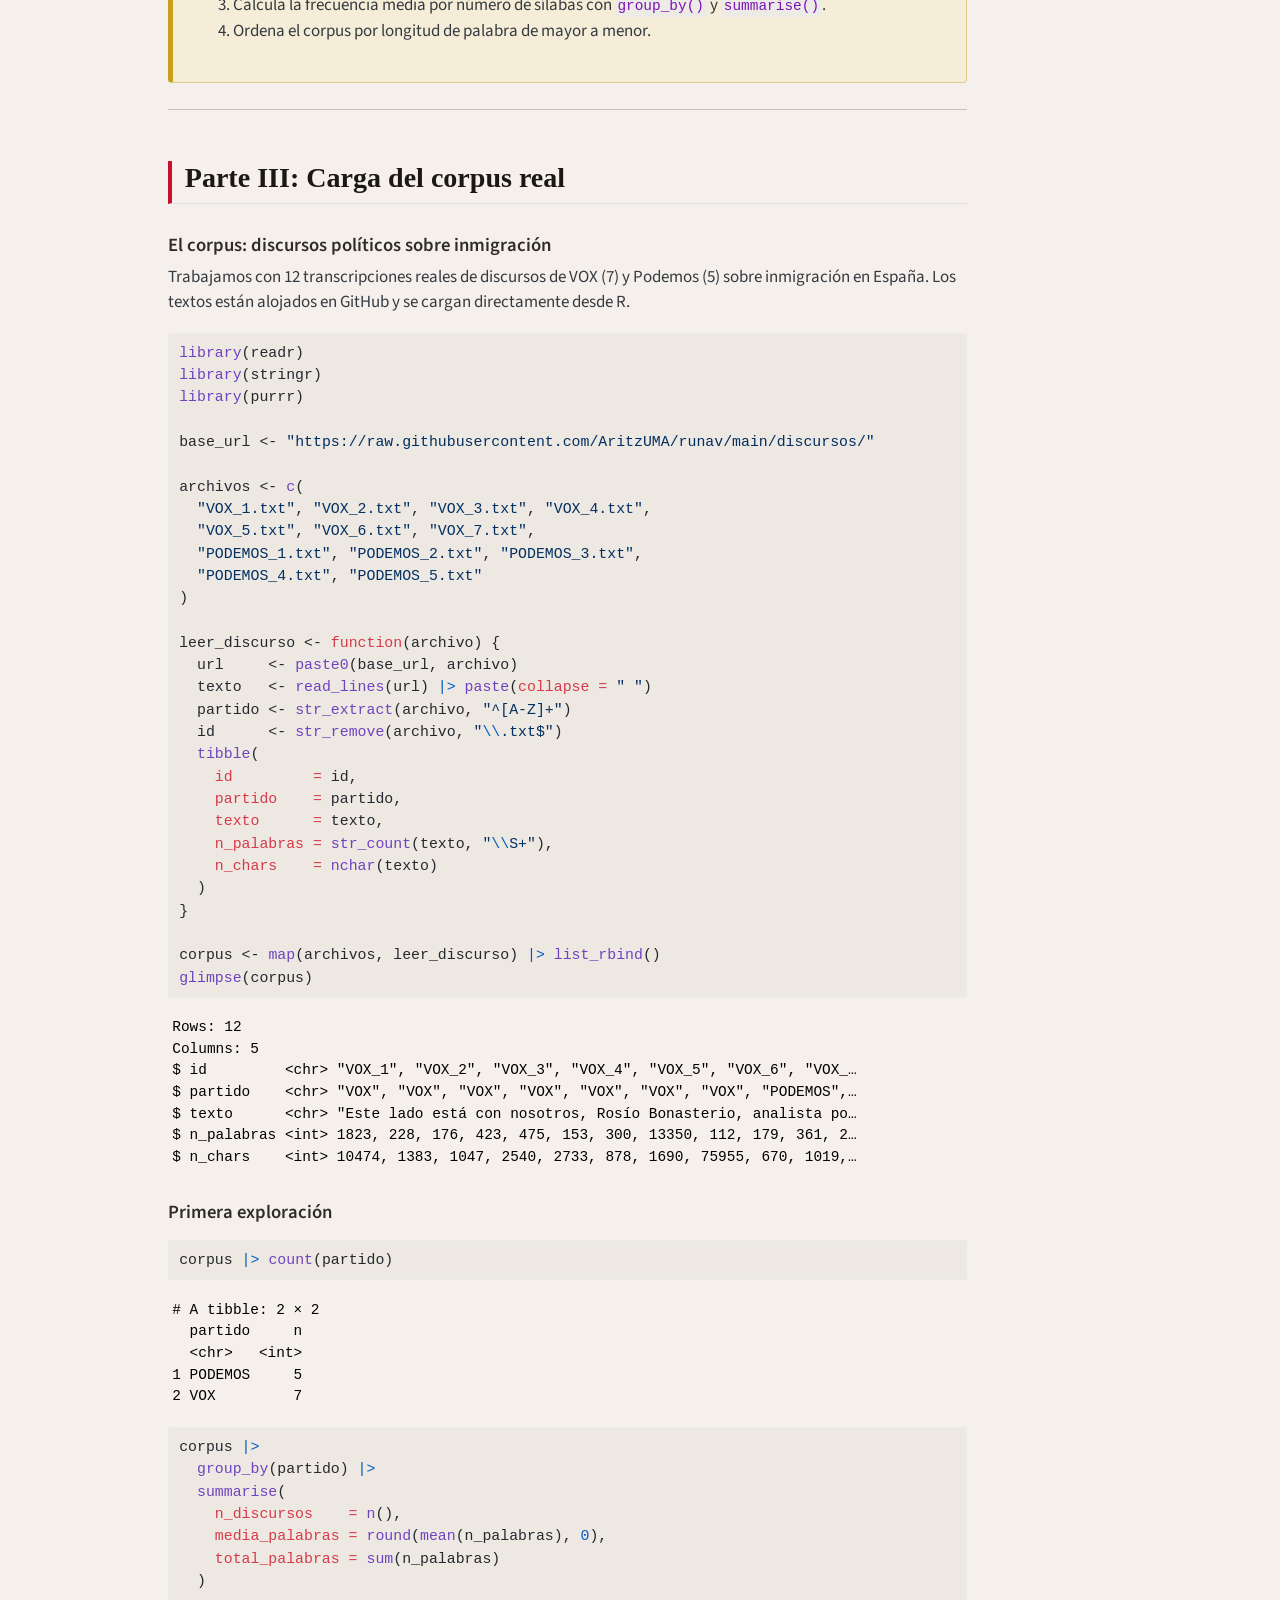
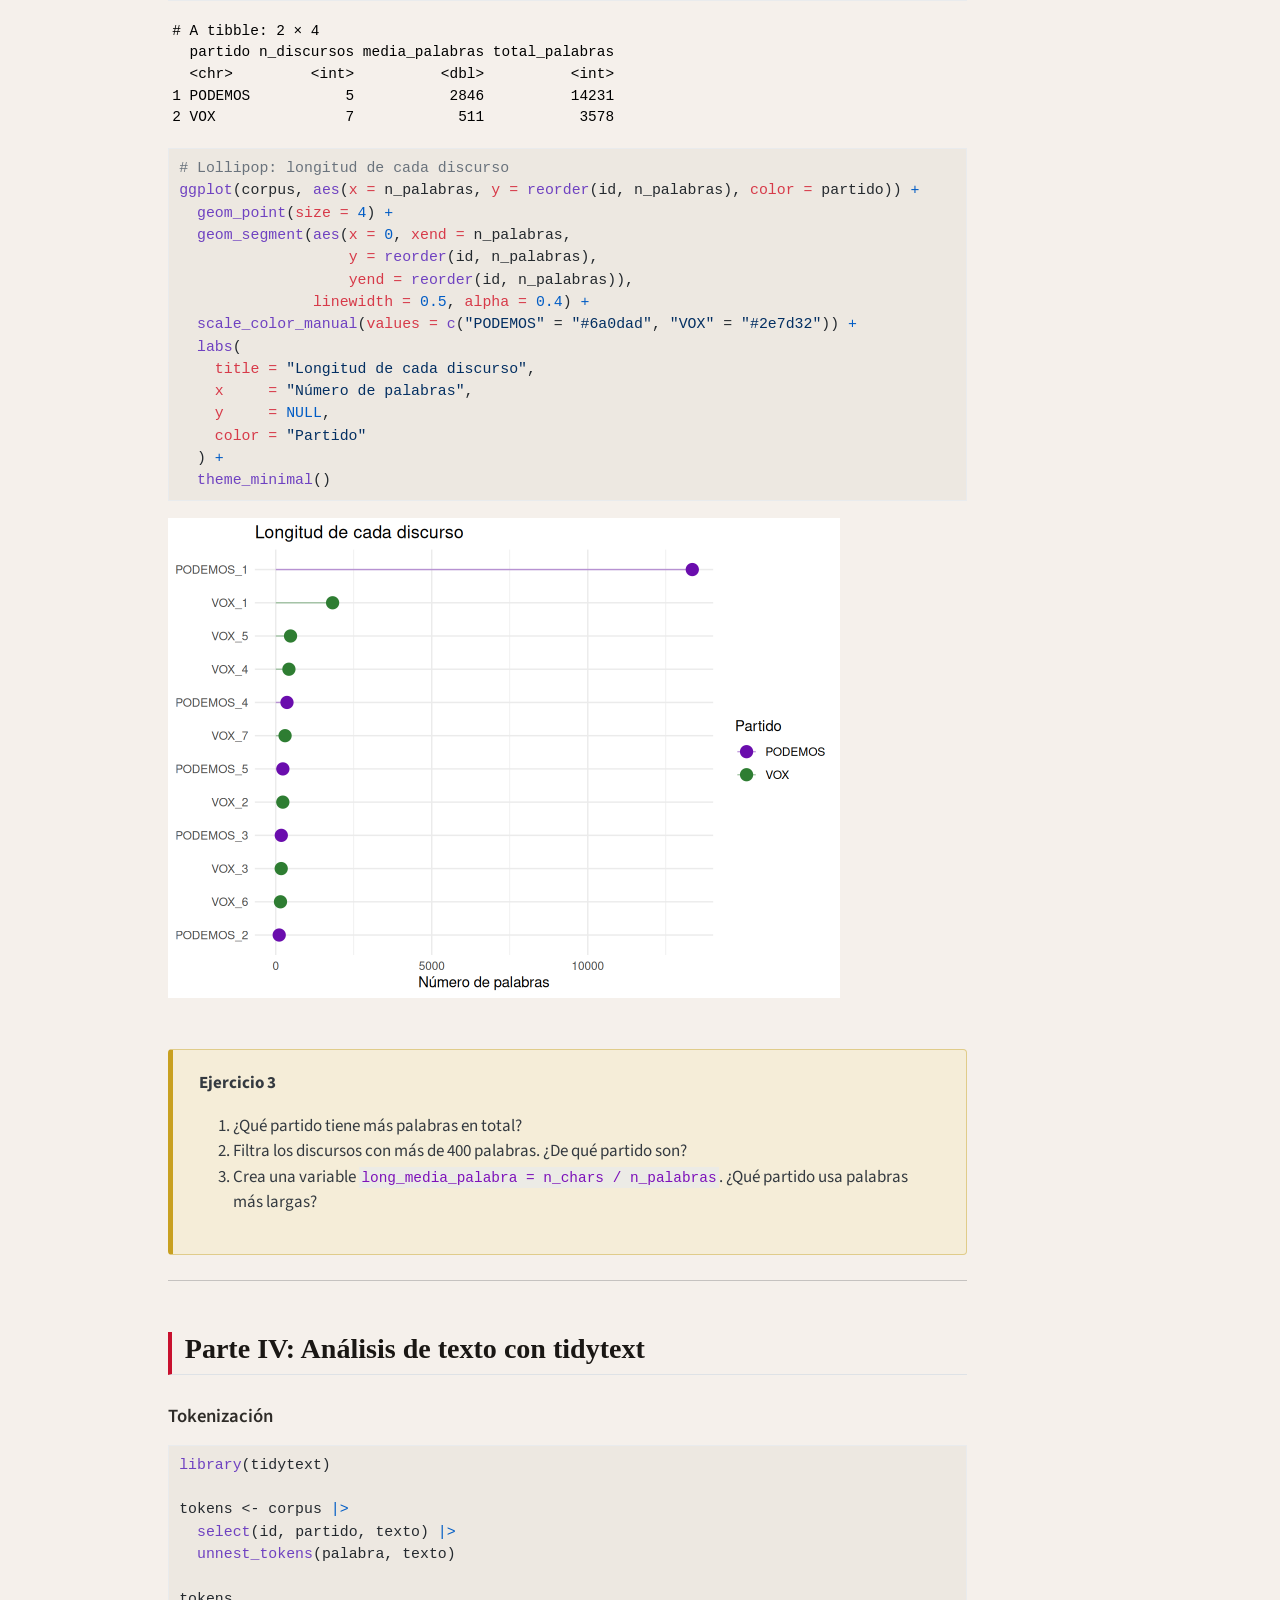
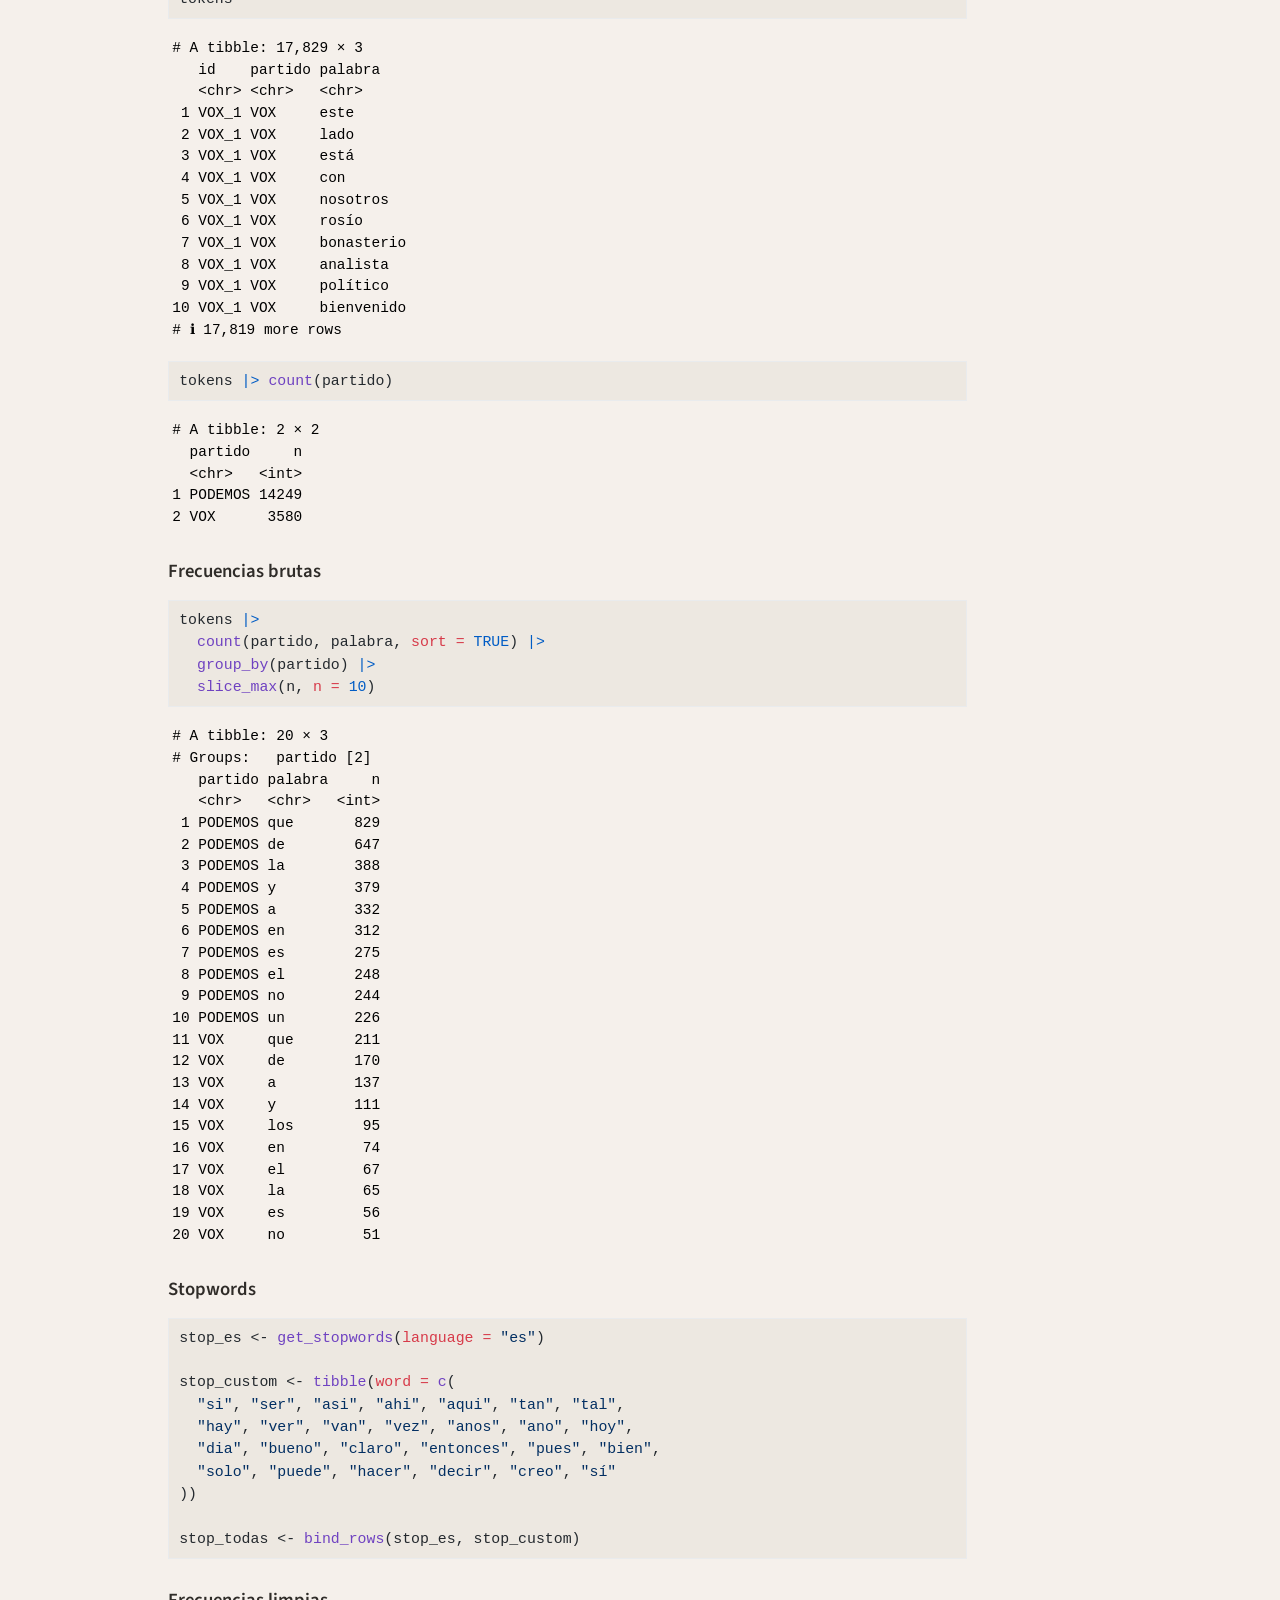
==== commit 3e917641: "Built site for gh-pages" ====
--- a/index.html
+++ b/index.html
@@ -7,7 +7,7 @@
 <meta name="viewport" content="width=device-width, initial-scale=1.0, user-scalable=yes">
 
 
-<title>Introducción a R para Lingüistas</title>
+<title>index</title>
 <style>
 /* Default styles provided by pandoc.
 ** See https://pandoc.org/MANUAL.html#variables-for-html for config info.
@@ -117,54 +117,20 @@
   <header id="quarto-header" class="headroom fixed-top">
     <nav class="navbar navbar-expand-lg " data-bs-theme="dark">
       <div class="navbar-container container-fluid">
-      <div class="navbar-brand-container mx-auto">
-    <a class="navbar-brand" href="./index.html">
-    <span class="navbar-title">Introducción a R para Lingüistas</span>
-    </a>
-  </div>
             <div id="quarto-search" class="" title="Search"></div>
           <button class="navbar-toggler" type="button" data-bs-toggle="collapse" data-bs-target="#navbarCollapse" aria-controls="navbarCollapse" role="menu" aria-expanded="false" aria-label="Toggle navigation" onclick="if (window.quartoToggleHeadroom) { window.quartoToggleHeadroom(); }">
   <span class="navbar-toggler-icon"></span>
 </button>
           <div class="collapse navbar-collapse" id="navbarCollapse">
-            <ul class="navbar-nav navbar-nav-scroll me-auto">
-  <li class="nav-item">
-    <a class="nav-link" href="./index.html#instalacion"> 
-<span class="menu-text">Antes de empezar</span></a>
-  </li>  
-  <li class="nav-item">
-    <a class="nav-link" href="./index.html#parte-i"> 
-<span class="menu-text">Parte I: R básico</span></a>
-  </li>  
-  <li class="nav-item">
-    <a class="nav-link" href="./index.html#parte-ii"> 
-<span class="menu-text">Parte II: Tidyverse</span></a>
-  </li>  
-  <li class="nav-item">
-    <a class="nav-link" href="./index.html#parte-iii"> 
-<span class="menu-text">Parte III: Corpus</span></a>
-  </li>  
-  <li class="nav-item">
-    <a class="nav-link" href="./index.html#parte-iv"> 
-<span class="menu-text">Parte IV: tidytext</span></a>
-  </li>  
-  <li class="nav-item">
-    <a class="nav-link" href="./index.html#parte-v"> 
-<span class="menu-text">Parte V: quanteda</span></a>
-  </li>  
-  <li class="nav-item">
-    <a class="nav-link" href="./index.html#parte-vi"> 
-<span class="menu-text">Parte VI: udpipe</span></a>
-  </li>  
-  <li class="nav-item">
-    <a class="nav-link" href="./index.html#parte-vii"> 
-<span class="menu-text">Parte VII: ggplot2</span></a>
-  </li>  
-</ul>
             <ul class="navbar-nav navbar-nav-scroll ms-auto">
   <li class="nav-item">
     <a class="nav-link" href="https://www.unav.edu"> 
 <span class="menu-text">Universidad de Navarra</span></a>
+  </li>  
+  <li class="nav-item compact">
+    <a class="nav-link" href="./search.html"> <i class="bi bi-search" role="img">
+</i> 
+<span class="menu-text"></span></a>
   </li>  
 </ul>
           </div> <!-- /navcollapse -->
--- a/styles.css
+++ b/styles.css
@@ -2,16 +2,31 @@
 :root {
   --unav-rojo: #c8102e;
   --unav-negro: #1a1714;
-  --unav-crema: #faf8f4;
+  --unav-crema: #f5f0eb;
+  --fondo: #f5f0eb;
 }
 
-/* Navbar */
+/* Fondo general — crema suave */
+body {
+  background-color: var(--fondo) !important;
+}
+
+.quarto-container, .page-layout-article {
+  background-color: var(--fondo) !important;
+}
+
+/* Navbar — solo logo y buscador */
 .navbar {
   background-color: var(--unav-negro) !important;
   border-bottom: 3px solid var(--unav-rojo);
 }
 
-.navbar-brand, .navbar-nav .nav-link {
+.navbar-brand {
+  color: white !important;
+  font-family: Georgia, serif;
+}
+
+.navbar-nav .nav-link {
   color: rgba(255,255,255,0.85) !important;
   font-family: Georgia, serif;
 }
@@ -20,11 +35,11 @@
   color: white !important;
 }
 
-/* Hero banner */
+/* Hero banner — centrado */
 .hero-banner {
   background: var(--unav-negro);
   color: white;
-  padding: 4rem 2rem 3.5rem;
+  padding: 4.5rem 2rem 4rem;
   margin-bottom: 2.5rem;
   border-bottom: 4px solid var(--unav-rojo);
   text-align: center;
@@ -32,11 +47,12 @@
 
 .hero-banner h1 {
   font-family: Georgia, serif;
-  font-size: 3.2rem;
+  font-size: 3.4rem;
   font-weight: 400;
   margin-bottom: 0.6rem;
   line-height: 1.15;
   letter-spacing: -0.01em;
+  text-align: center;
 }
 
 .hero-banner h1 em {
@@ -45,31 +61,35 @@
 }
 
 .hero-banner .subtitulo {
-  color: rgba(255,255,255,0.55);
-  font-size: 1rem;
-  margin-bottom: 0.5rem;
-  letter-spacing: 0.04em;
+  color: rgba(255,255,255,0.45);
+  letter-spacing: 0.1em;
   text-transform: uppercase;
-  font-size: 0.85rem;
+  font-size: 0.78rem;
+  margin-bottom: 0.6rem;
+  text-align: center;
 }
 
 .hero-banner .gradun {
-  color: rgba(255,255,255,0.75);
+  color: rgba(255,255,255,0.7);
   font-family: Georgia, serif;
   font-size: 1.05rem;
   font-style: italic;
-  margin-bottom: 2rem;
+  margin-bottom: 2.2rem;
+  text-align: center;
 }
 
 .hero-banner .meta-grid {
   display: flex;
-  gap: 2rem;
+  gap: 3rem;
   flex-wrap: wrap;
   justify-content: center;
+  text-align: center;
 }
 
 .hero-banner .meta-item {
-  text-align: center;
+  display: flex;
+  flex-direction: column;
+  align-items: center;
 }
 
 .hero-banner .meta-item .etiqueta {
@@ -78,15 +98,15 @@
   letter-spacing: 0.1em;
   color: rgba(255,255,255,0.35);
   display: block;
-  margin-bottom: 0.2rem;
+  margin-bottom: 0.25rem;
 }
 
 .hero-banner .meta-item .valor {
-  font-size: 0.9rem;
+  font-size: 0.92rem;
   color: rgba(255,255,255,0.8);
 }
 
-/* Encabezados de seccion */
+/* Encabezados de sección */
 h2 {
   font-family: Georgia, serif;
   color: var(--unav-negro);
@@ -101,10 +121,16 @@
   margin-top: 1.75rem;
 }
 
+h4 {
+  color: var(--unav-negro);
+  font-size: 1rem;
+  margin-top: 1.5rem;
+}
+
 /* Caja de ejercicio */
 .ejercicio {
-  background: #fffbf0;
-  border: 1px solid #e8d89a;
+  background: #f5edd8;
+  border: 1px solid #e0cc8a;
   border-left: 5px solid #c8a020;
   border-radius: 4px;
   padding: 1.25rem 1.5rem;
@@ -112,6 +138,10 @@
 }
 
 /* Tabla de contenidos */
+#TOC {
+  background-color: transparent;
+}
+
 #TOC a {
   color: var(--unav-negro);
 }
@@ -120,8 +150,18 @@
   color: var(--unav-rojo);
 }
 
-/* Codigo */
+/* Código */
 pre, code {
   font-family: "JetBrains Mono", "Fira Code", monospace;
   font-size: 0.85em;
 }
+
+/* Bloques de código — fondo ligeramente más oscuro que el fondo general */
+pre.sourceCode {
+  background-color: #ede8e1 !important;
+}
+
+/* Tablas */
+table {
+  background-color: transparent;
+}
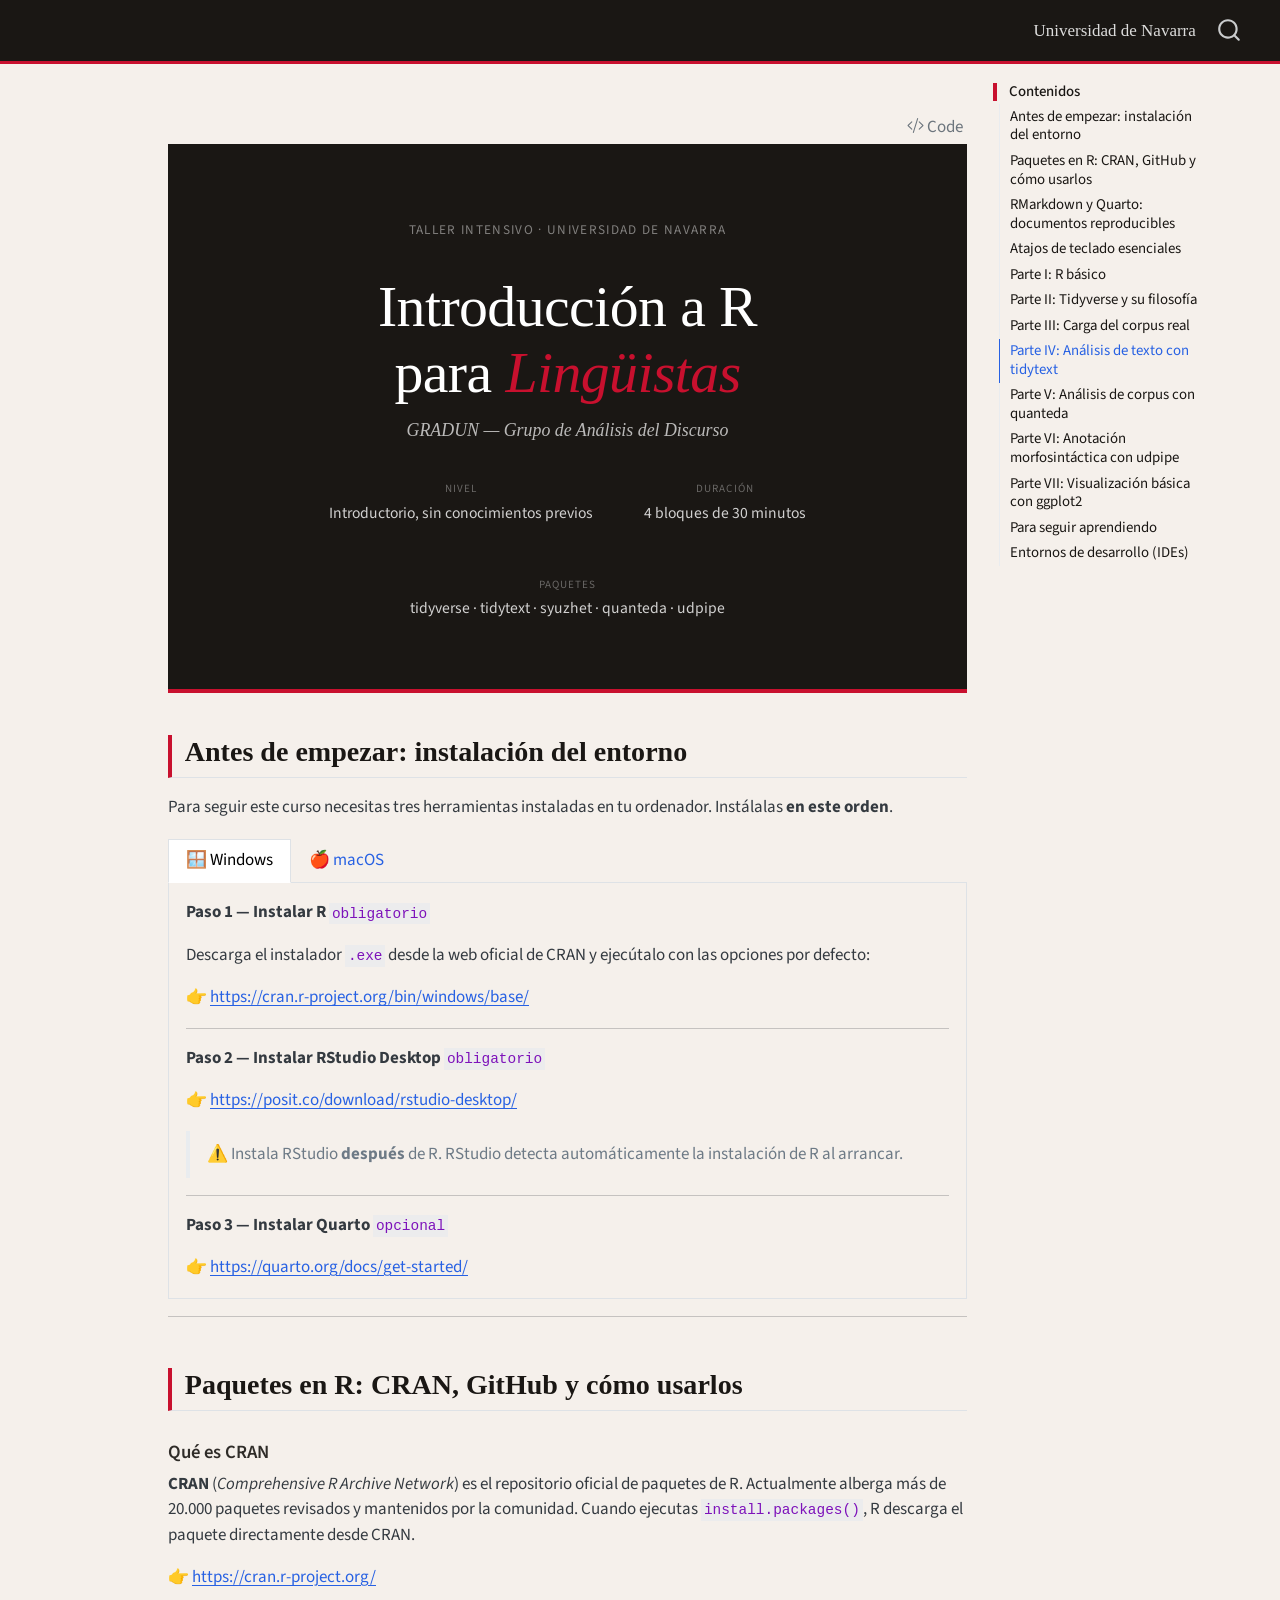
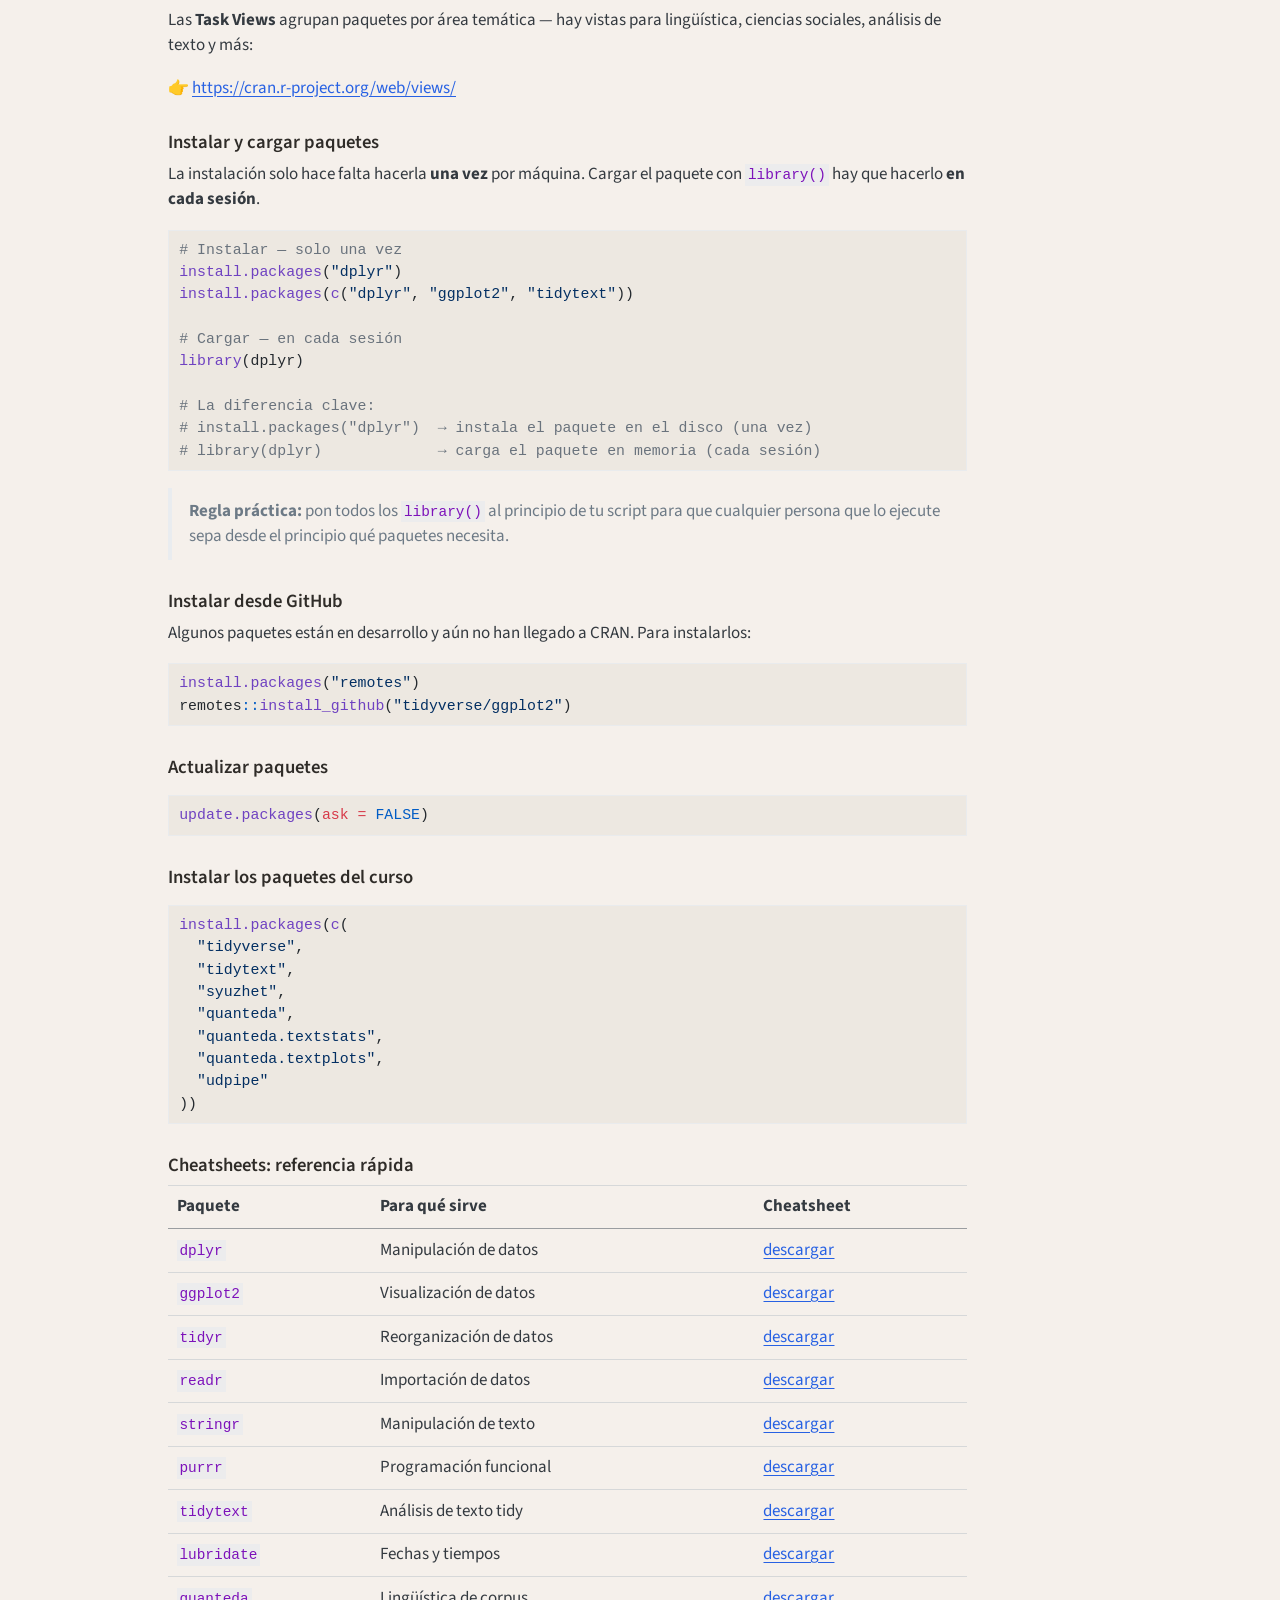
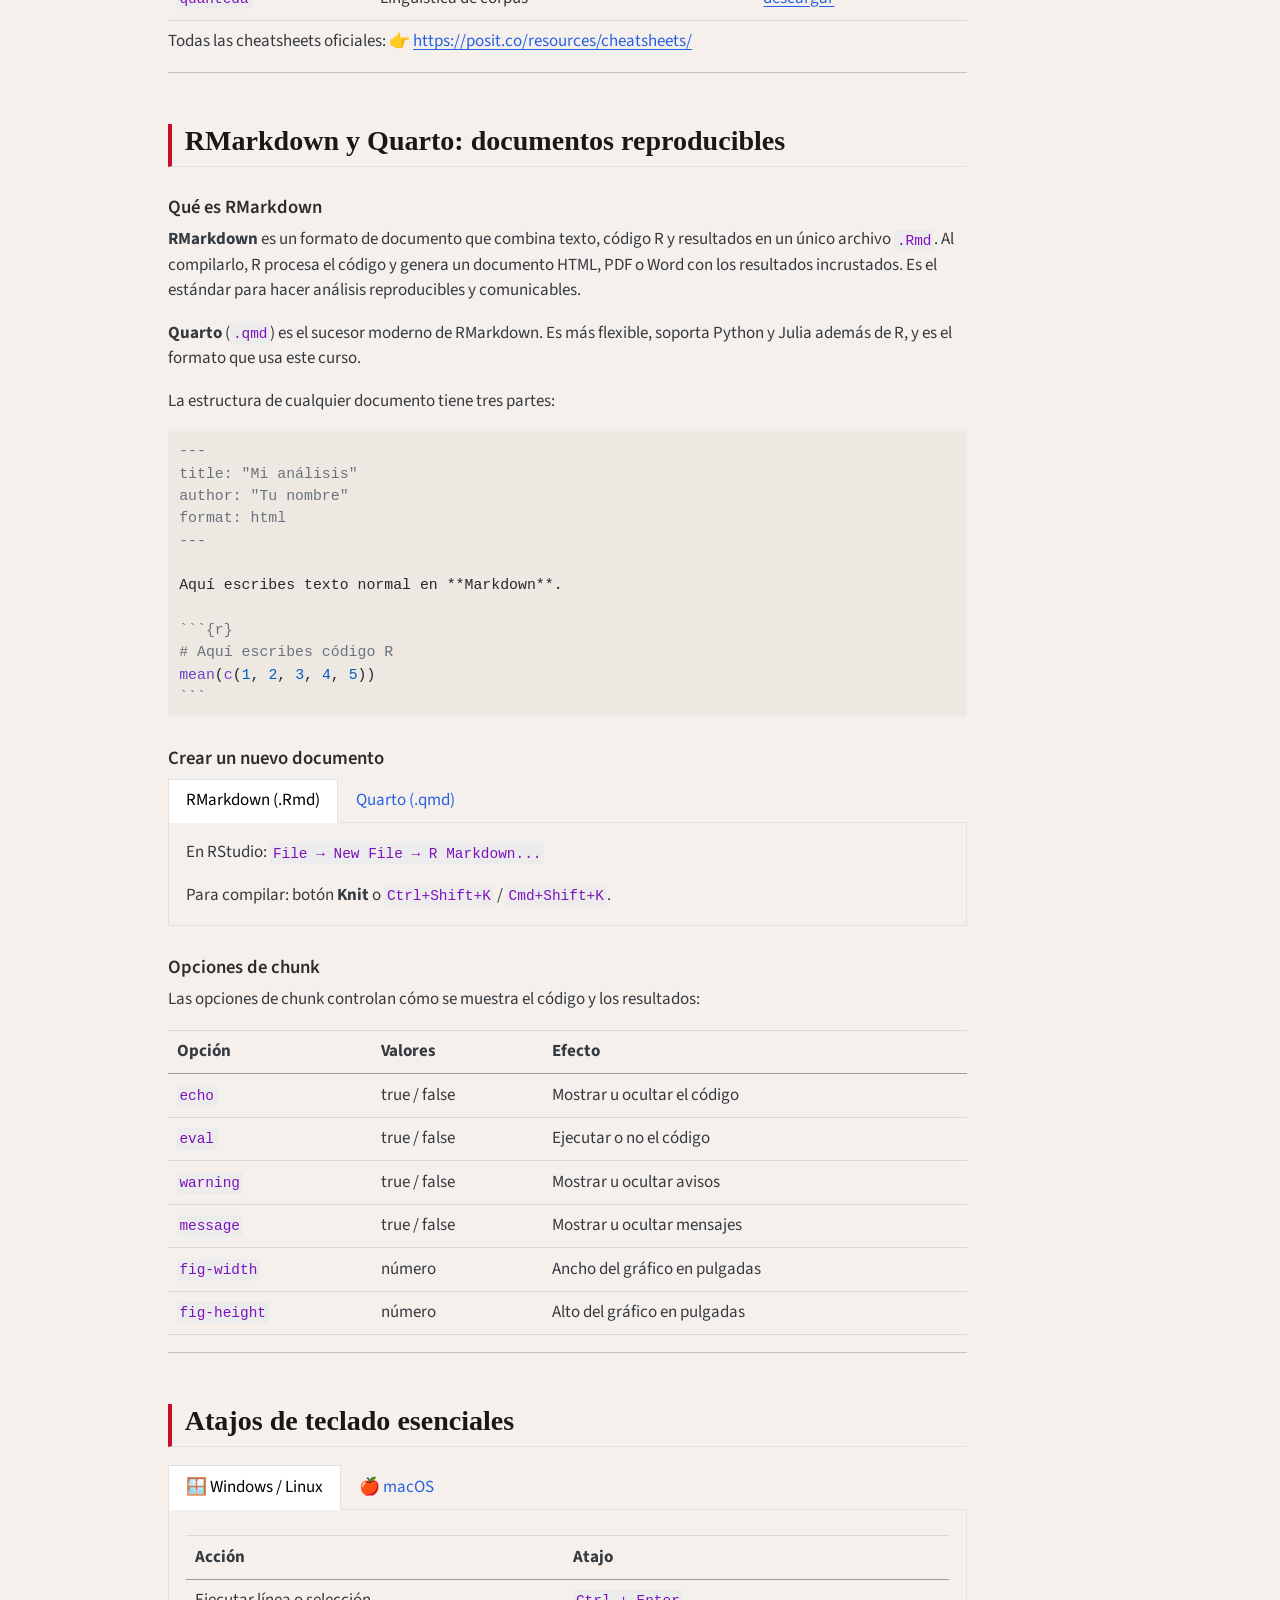
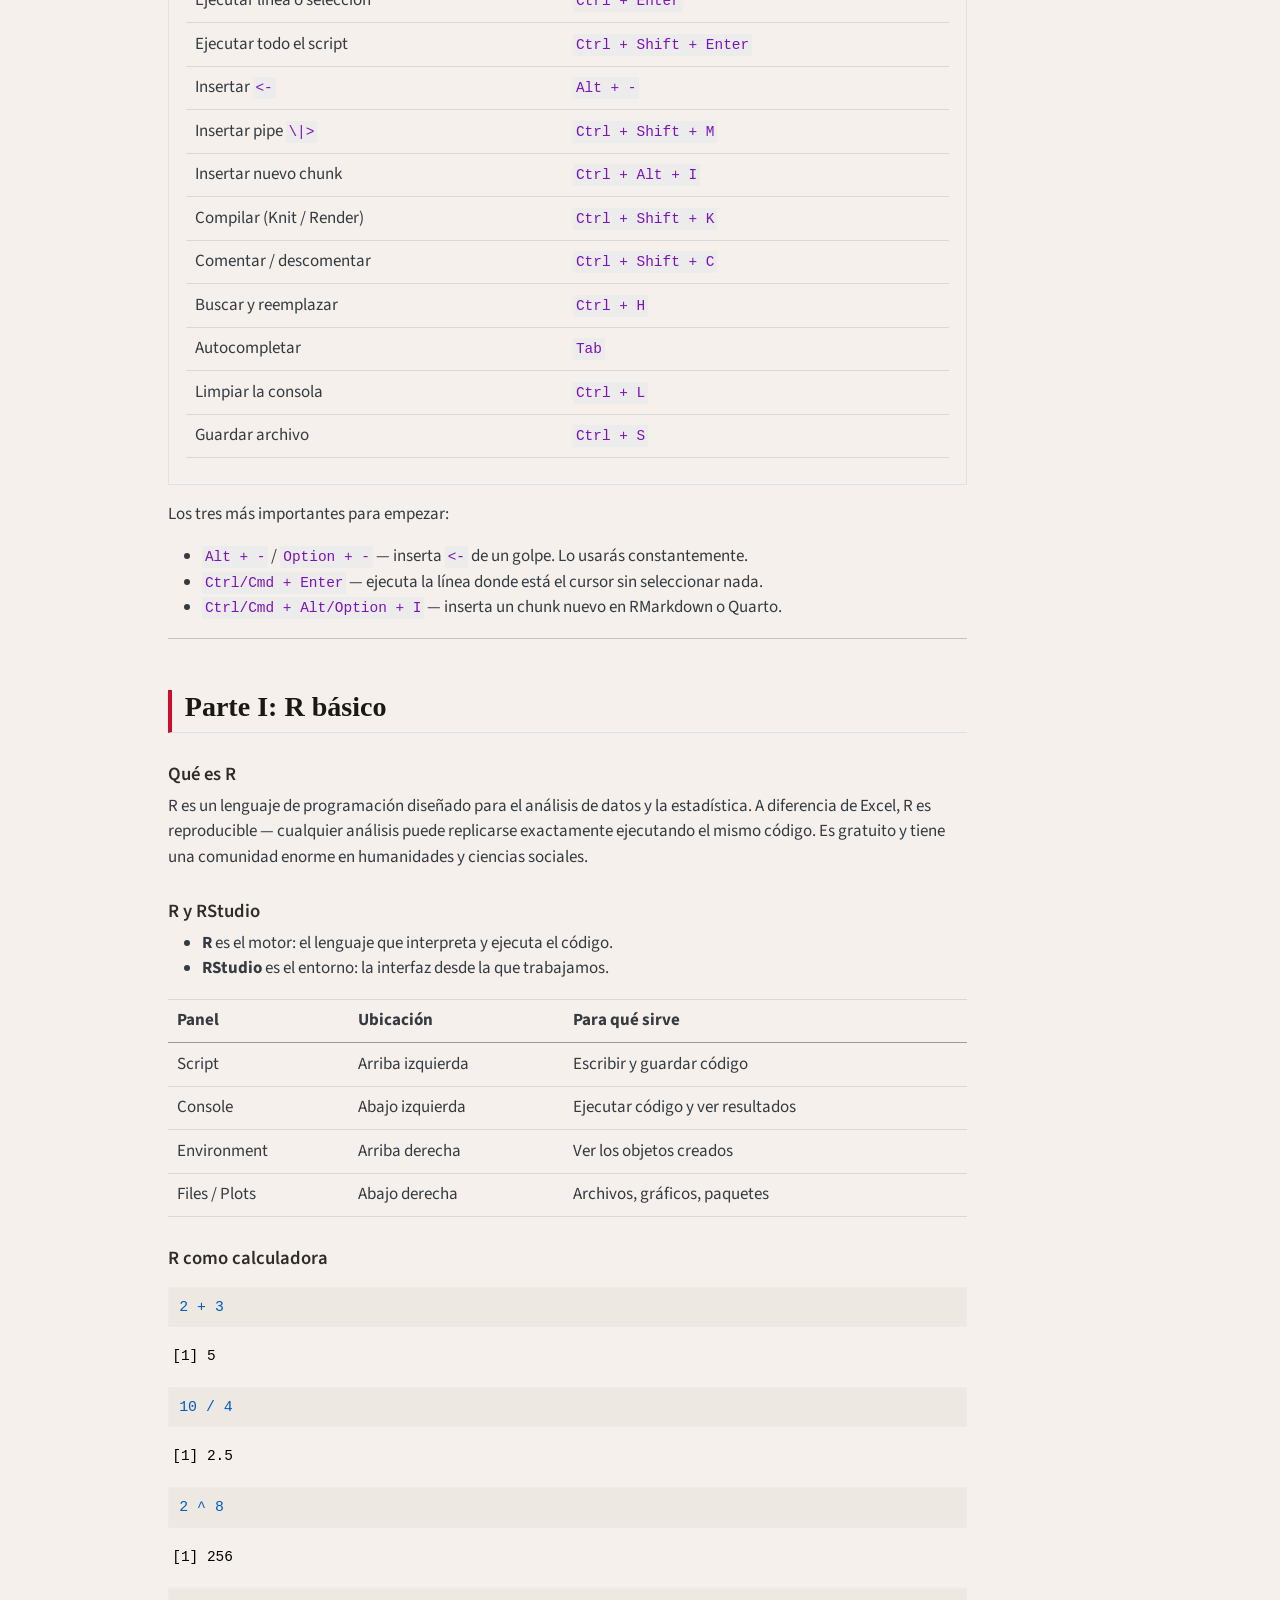
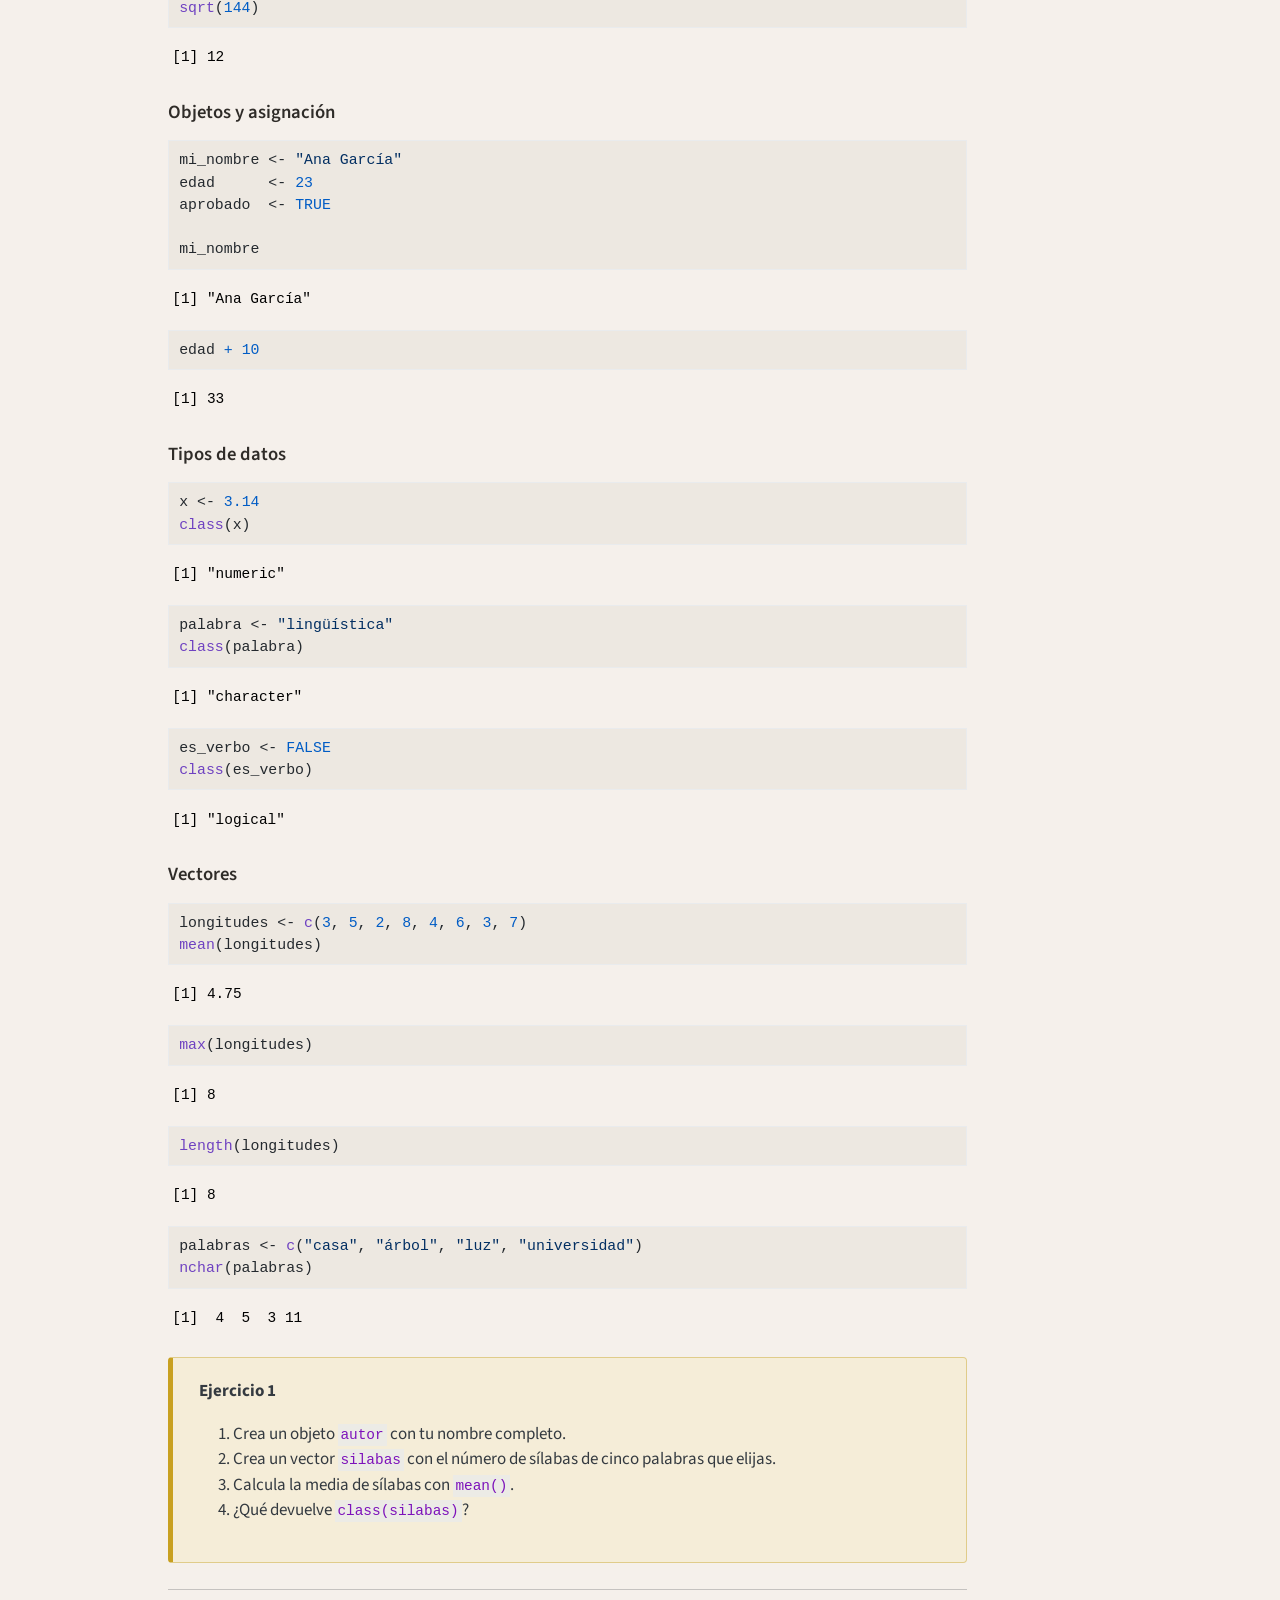
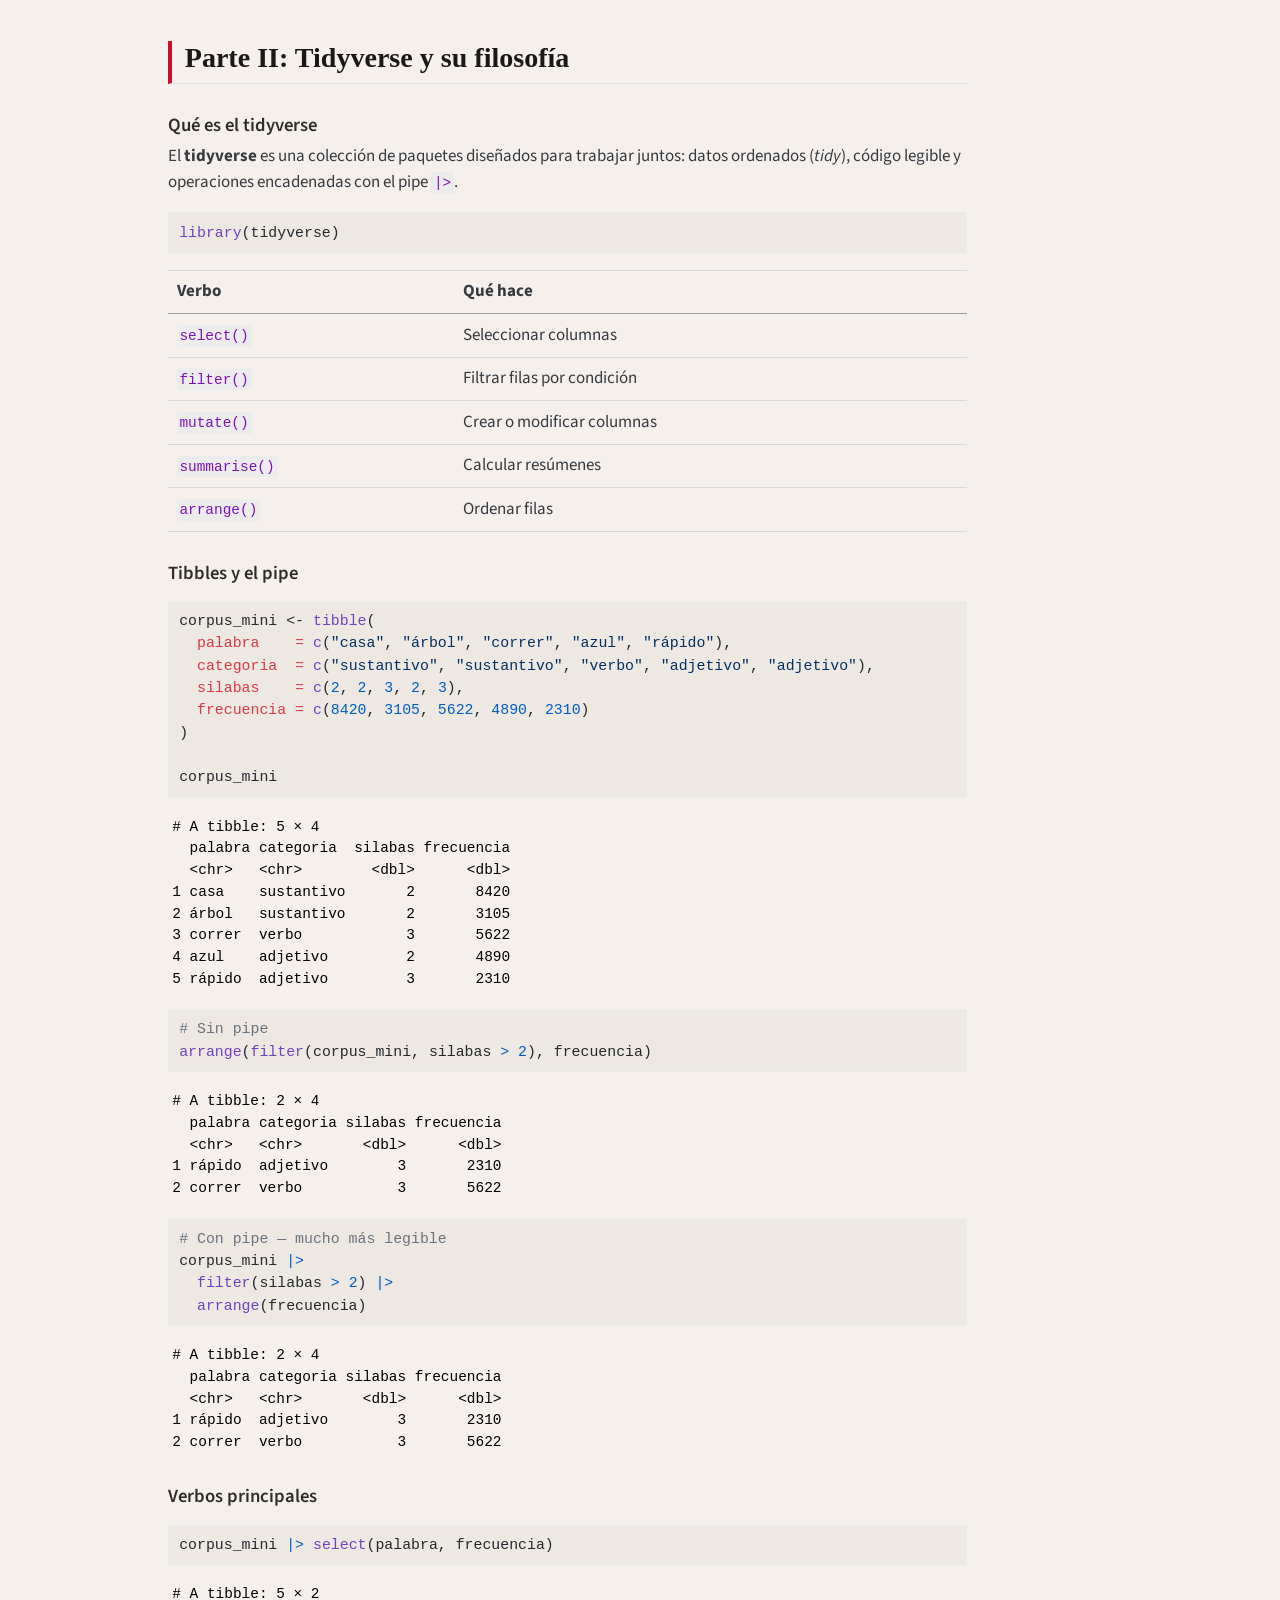
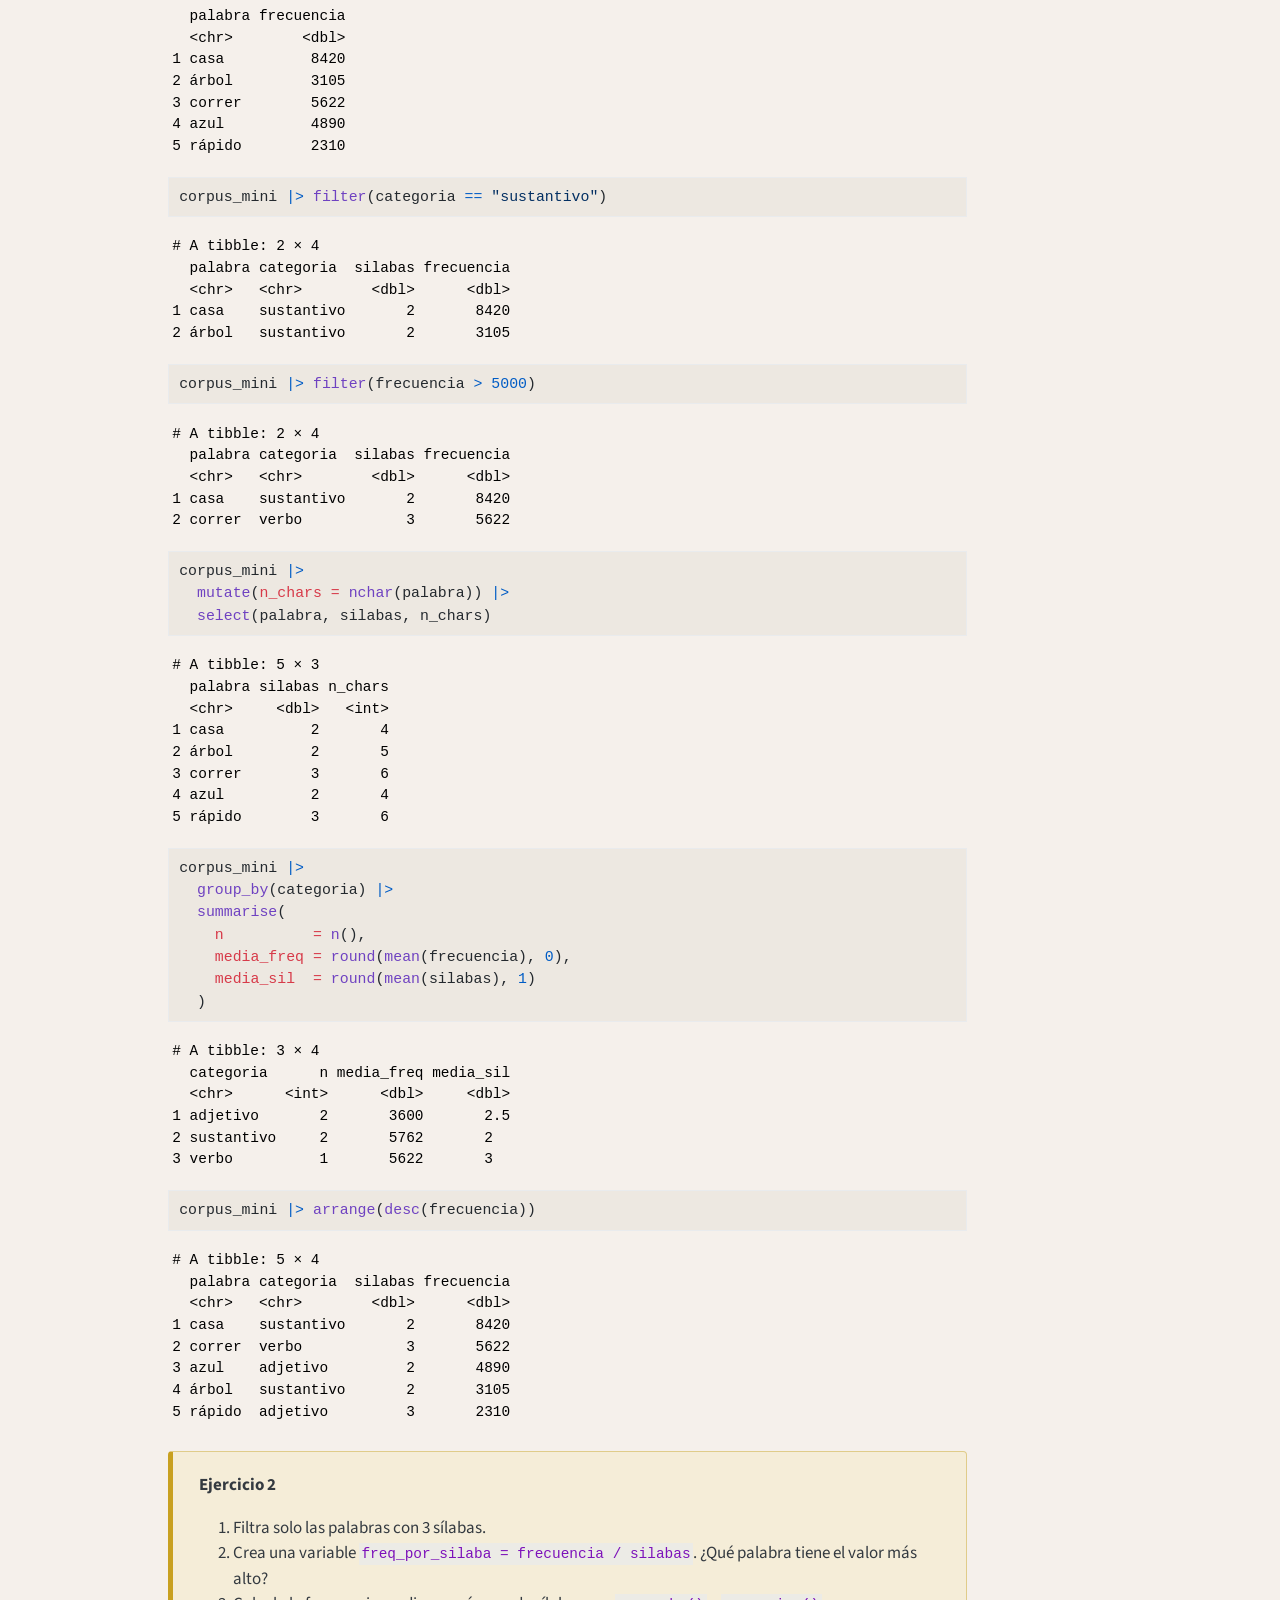
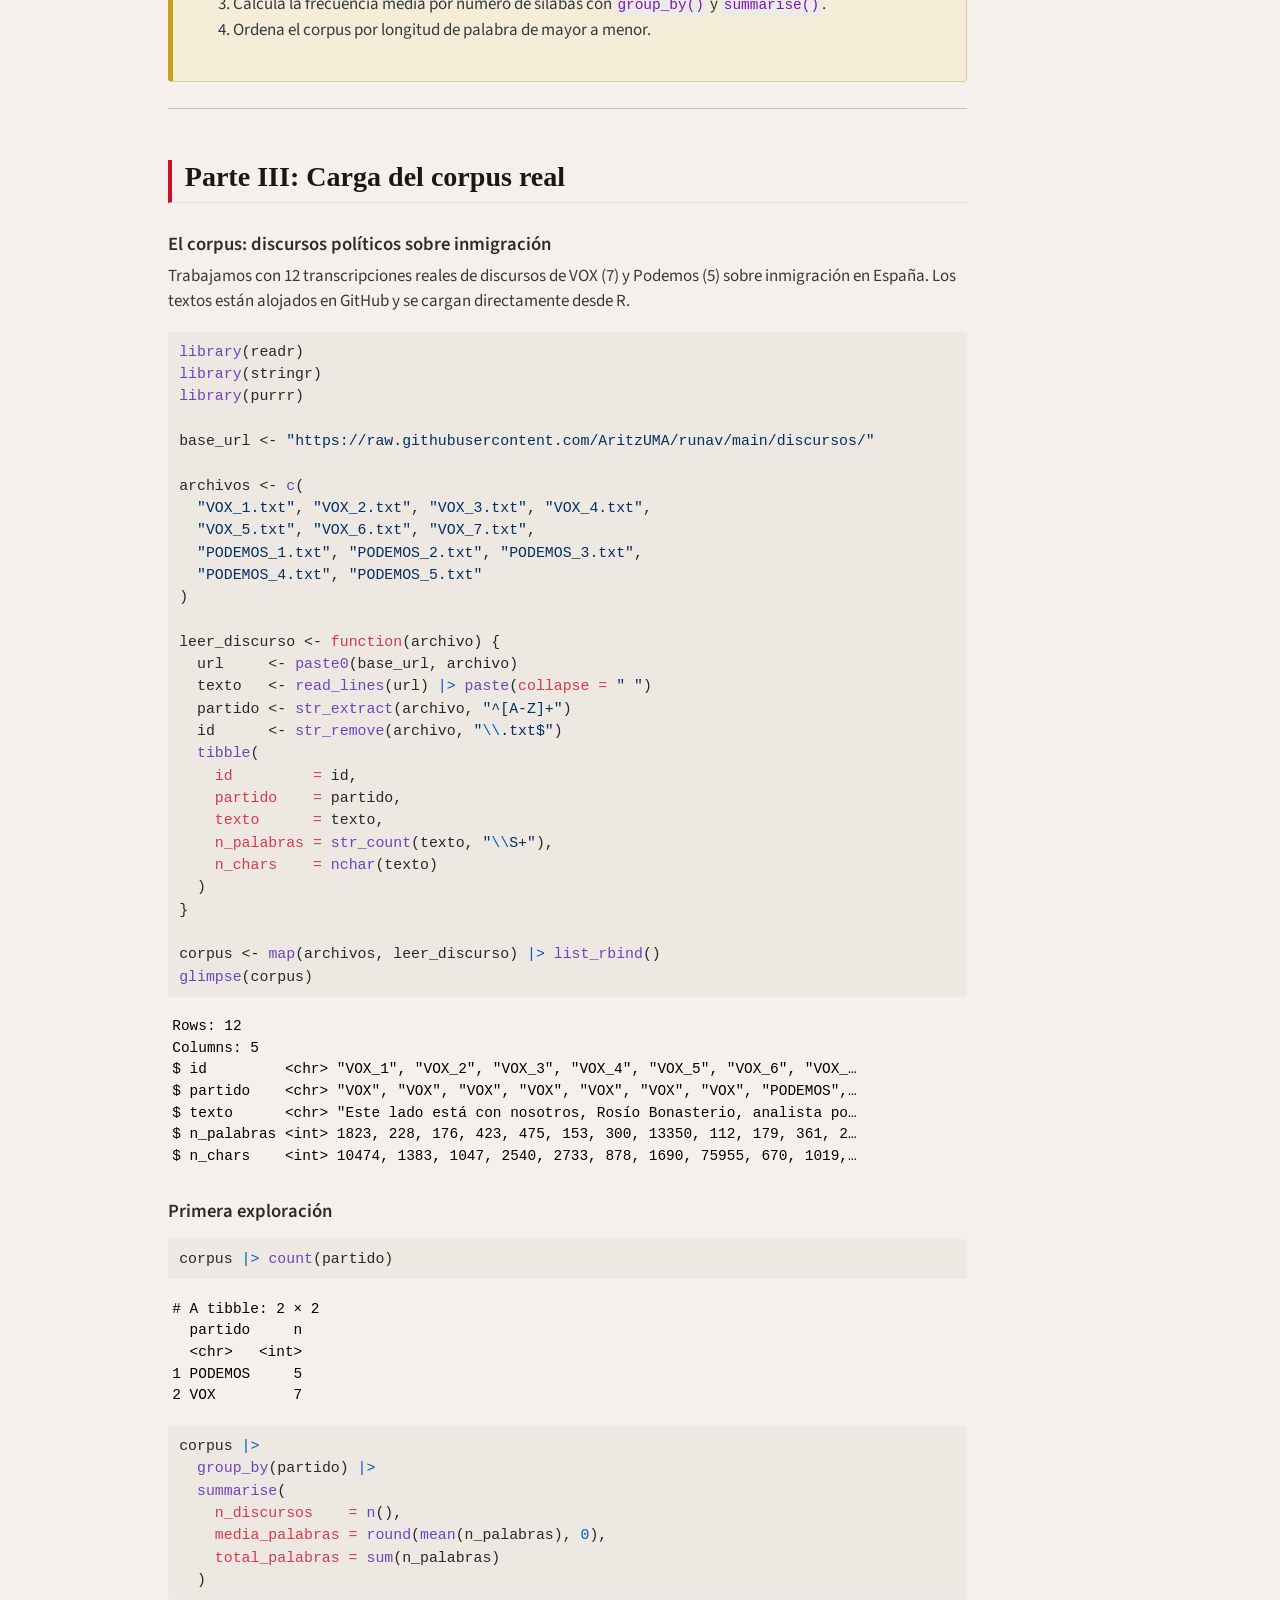
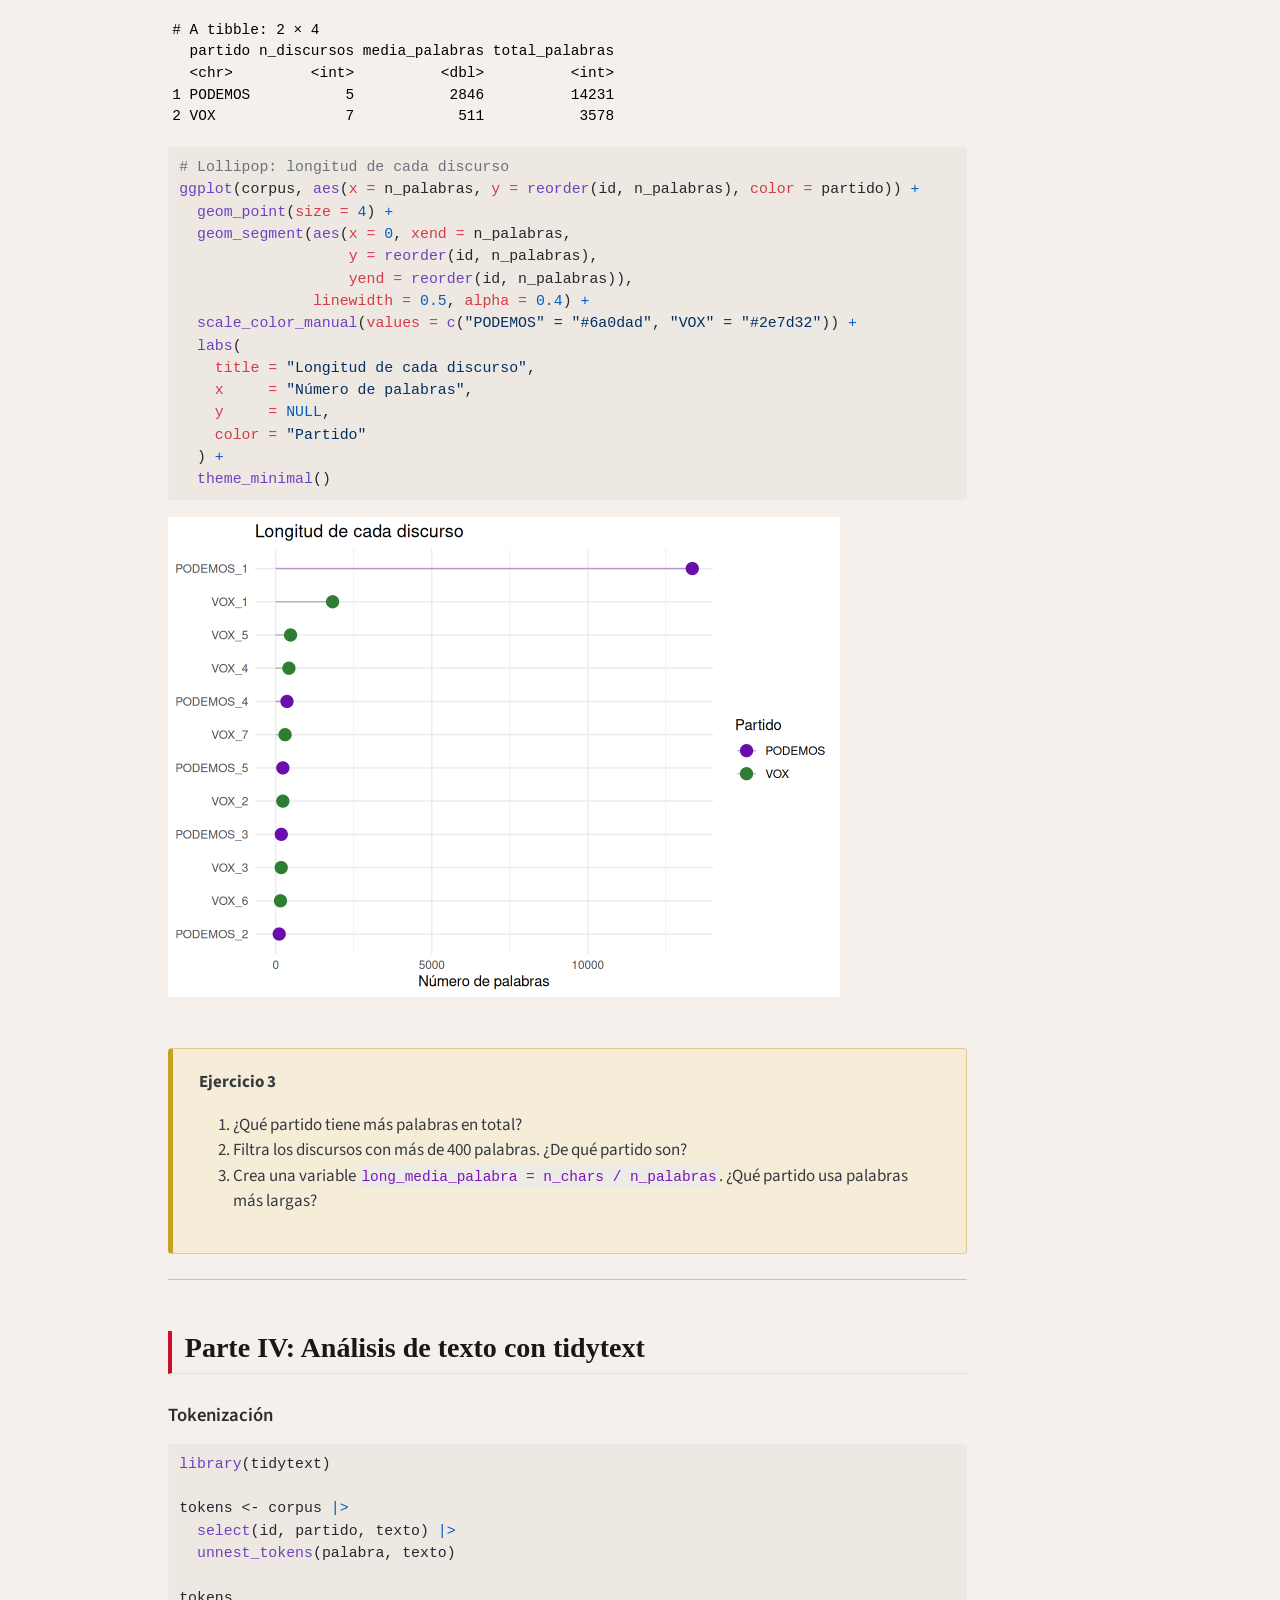
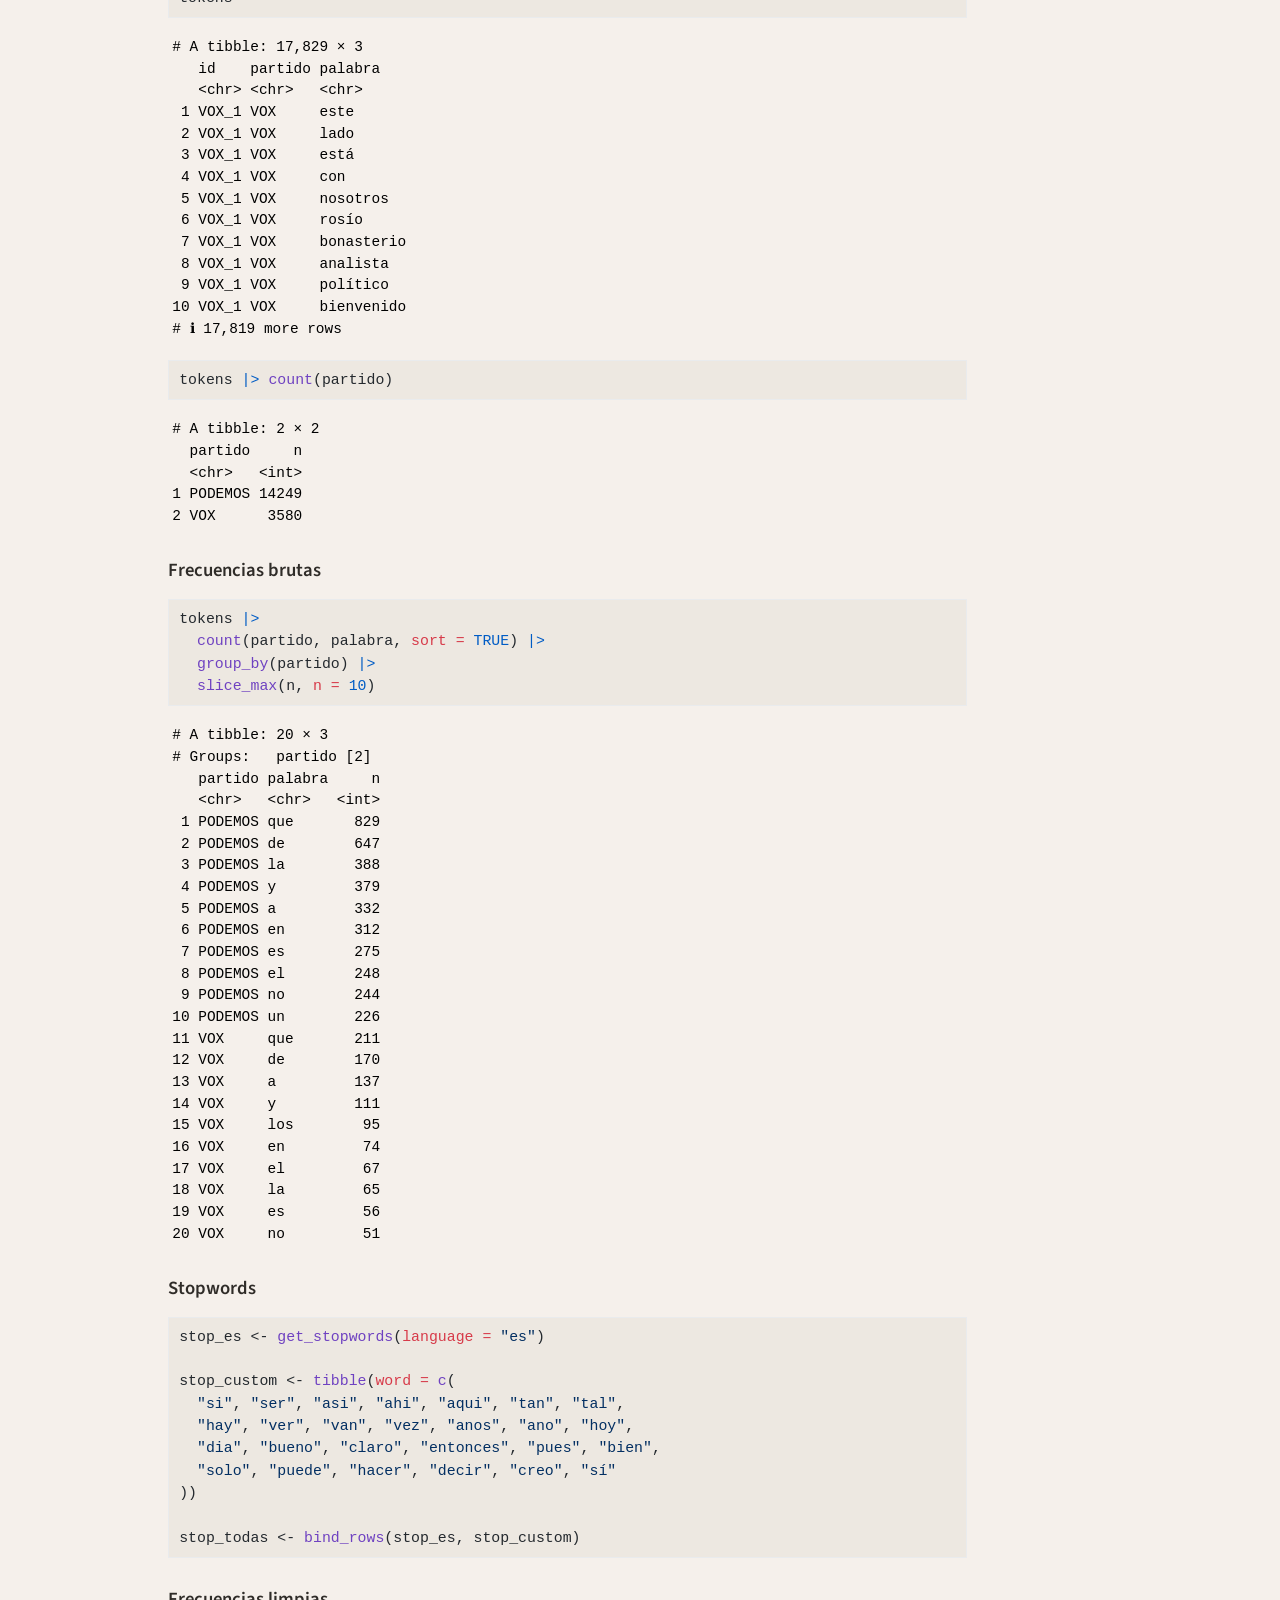
==== commit c6dfce7e: "Built site for gh-pages" ====
--- a/index.html
+++ b/index.html
@@ -7,7 +7,7 @@
 <meta name="viewport" content="width=device-width, initial-scale=1.0, user-scalable=yes">
 
 
-<title>index</title>
+<title>Introducción a R para Lingüistas</title>
 <style>
 /* Default styles provided by pandoc.
 ** See https://pandoc.org/MANUAL.html#variables-for-html for config info.
@@ -77,7 +77,7 @@
 <link href="site_libs/quarto-html/quarto-syntax-highlighting-acf12a64177840b8d86f2d4f01b2e9fb.css" rel="stylesheet" id="quarto-text-highlighting-styles">
 <script src="site_libs/bootstrap/bootstrap.min.js"></script>
 <link href="site_libs/bootstrap/bootstrap-icons.css" rel="stylesheet">
-<link href="site_libs/bootstrap/bootstrap-ebfd257c668174c0c0becc64e2247a21.min.css" rel="stylesheet" append-hash="true" id="quarto-bootstrap" data-mode="light">
+<link href="site_libs/bootstrap/bootstrap-b685fecc91a1dfb24ff056a1bcdbeb93.min.css" rel="stylesheet" append-hash="true" id="quarto-bootstrap" data-mode="light">
 <script id="quarto-search-options" type="application/json">{
   "location": "navbar",
   "copy-button": false,
@@ -117,6 +117,11 @@
   <header id="quarto-header" class="headroom fixed-top">
     <nav class="navbar navbar-expand-lg " data-bs-theme="dark">
       <div class="navbar-container container-fluid">
+      <div class="navbar-brand-container mx-auto">
+    <a class="navbar-brand" href="./index.html">
+    <span class="navbar-title">Introducción a R para Lingüistas</span>
+    </a>
+  </div>
             <div id="quarto-search" class="" title="Search"></div>
           <button class="navbar-toggler" type="button" data-bs-toggle="collapse" data-bs-target="#navbarCollapse" aria-controls="navbarCollapse" role="menu" aria-expanded="false" aria-label="Toggle navigation" onclick="if (window.quartoToggleHeadroom) { window.quartoToggleHeadroom(); }">
   <span class="navbar-toggler-icon"></span>
@@ -126,11 +131,6 @@
   <li class="nav-item">
     <a class="nav-link" href="https://www.unav.edu"> 
 <span class="menu-text">Universidad de Navarra</span></a>
-  </li>  
-  <li class="nav-item compact">
-    <a class="nav-link" href="./search.html"> <i class="bi bi-search" role="img">
-</i> 
-<span class="menu-text"></span></a>
   </li>  
 </ul>
           </div> <!-- /navcollapse -->
--- a/styles.css
+++ b/styles.css
@@ -24,6 +24,11 @@
 .navbar-brand {
   color: white !important;
   font-family: Georgia, serif;
+}
+
+/* Ocultar el texto del título en el navbar, mantener solo el logo */
+.navbar-brand span.navbar-title {
+  display: none;
 }
 
 .navbar-nav .nav-link {
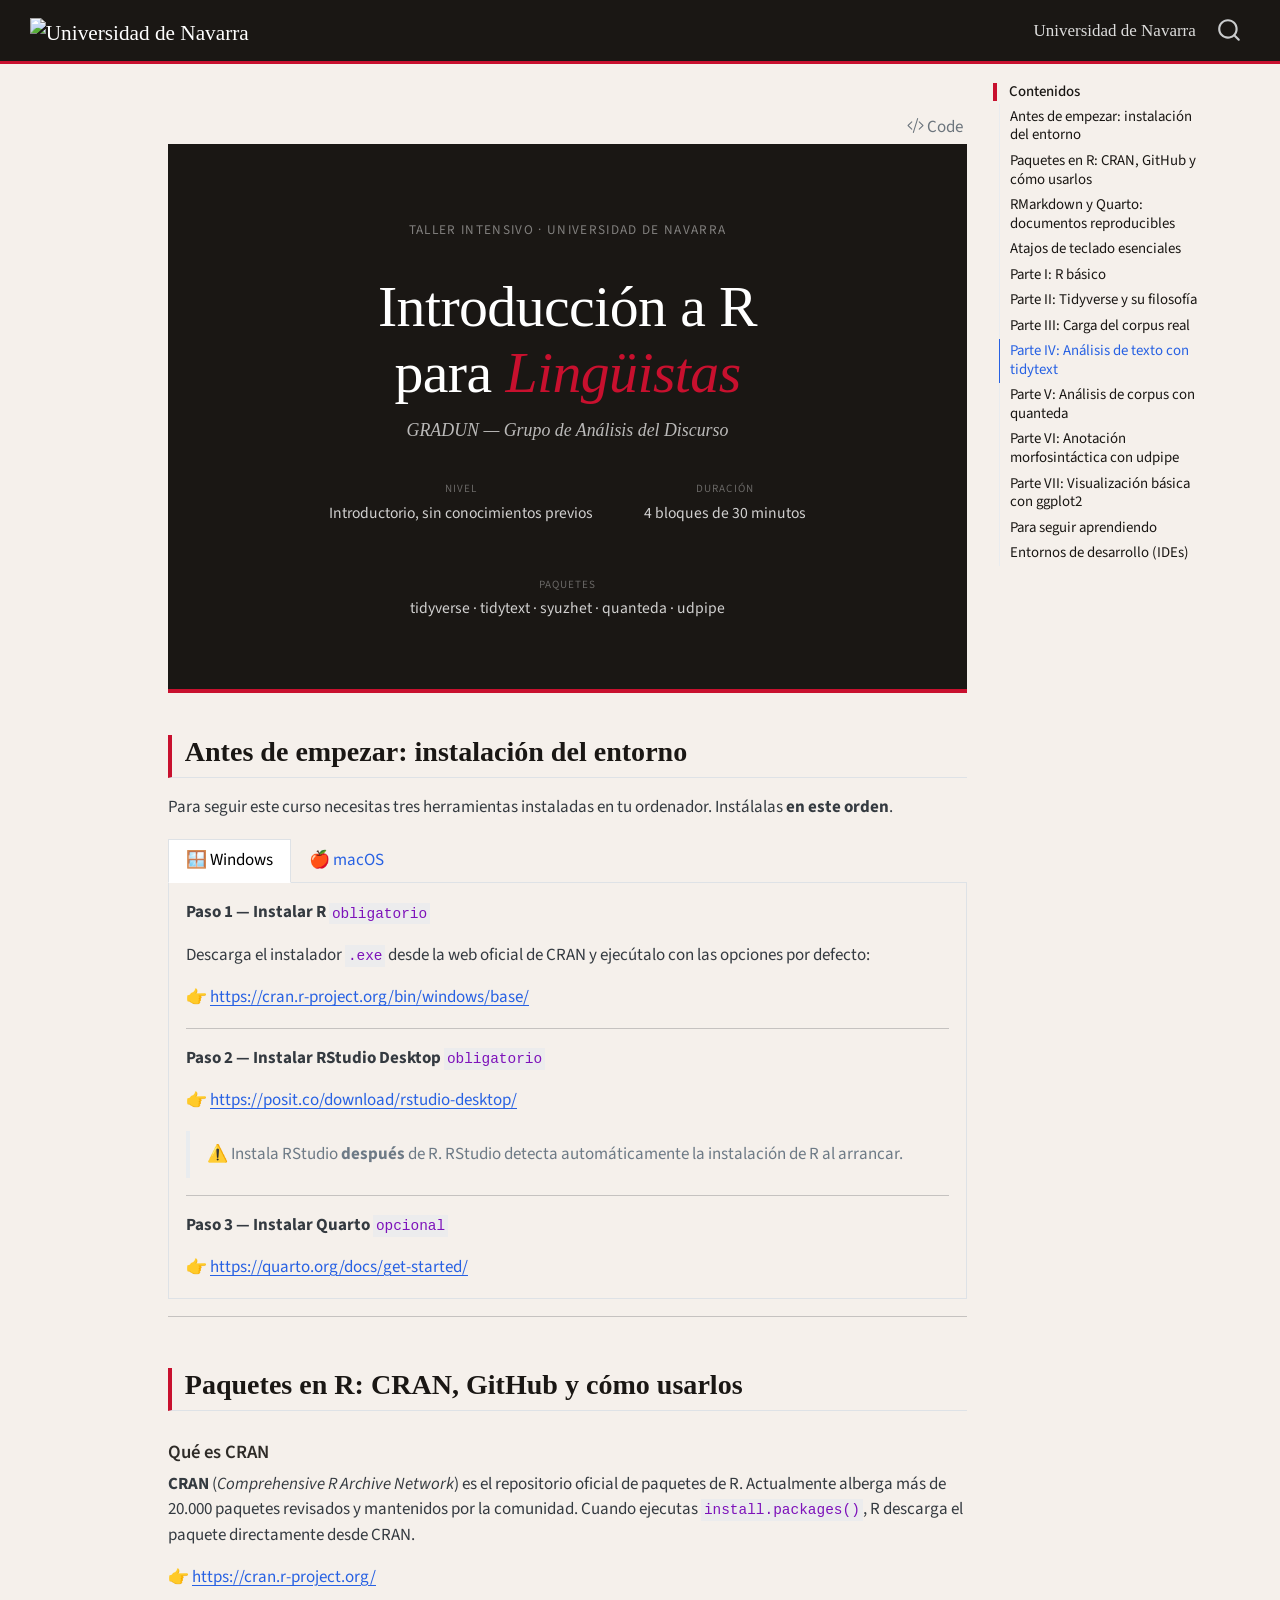
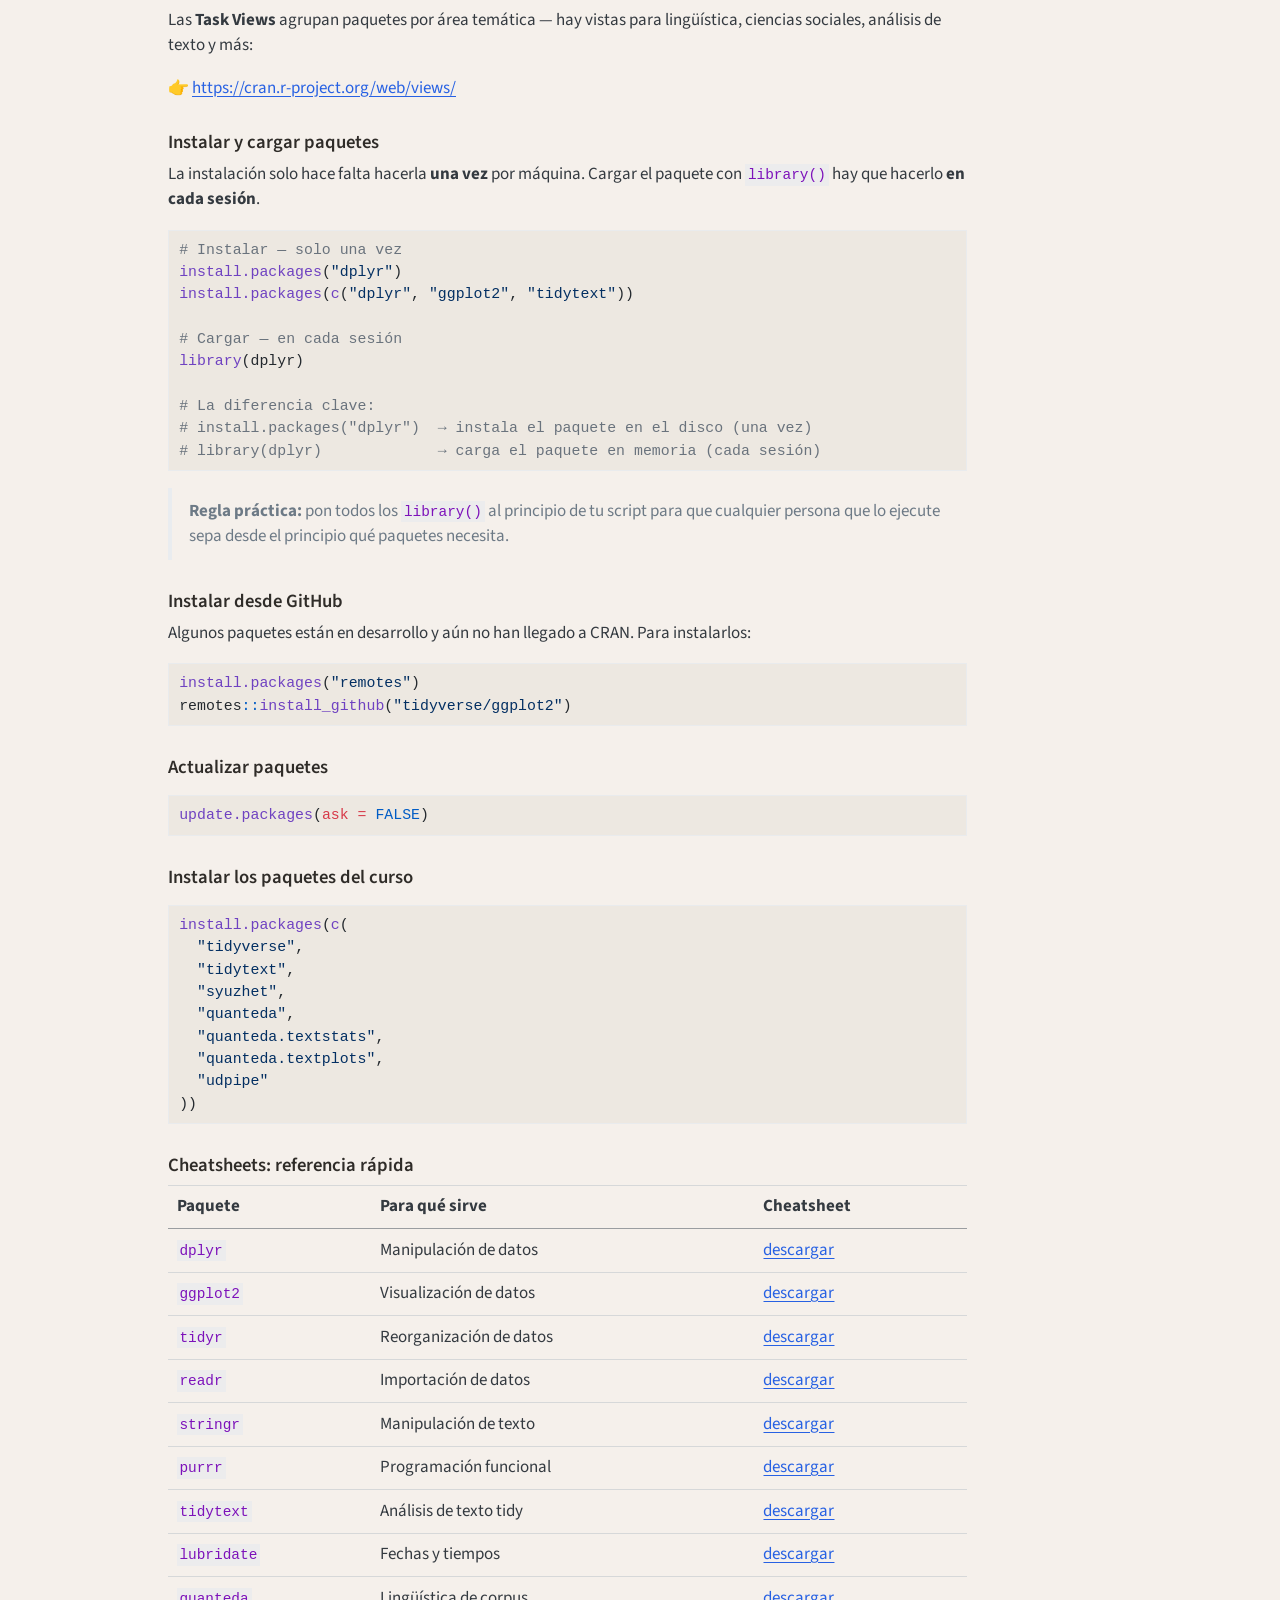
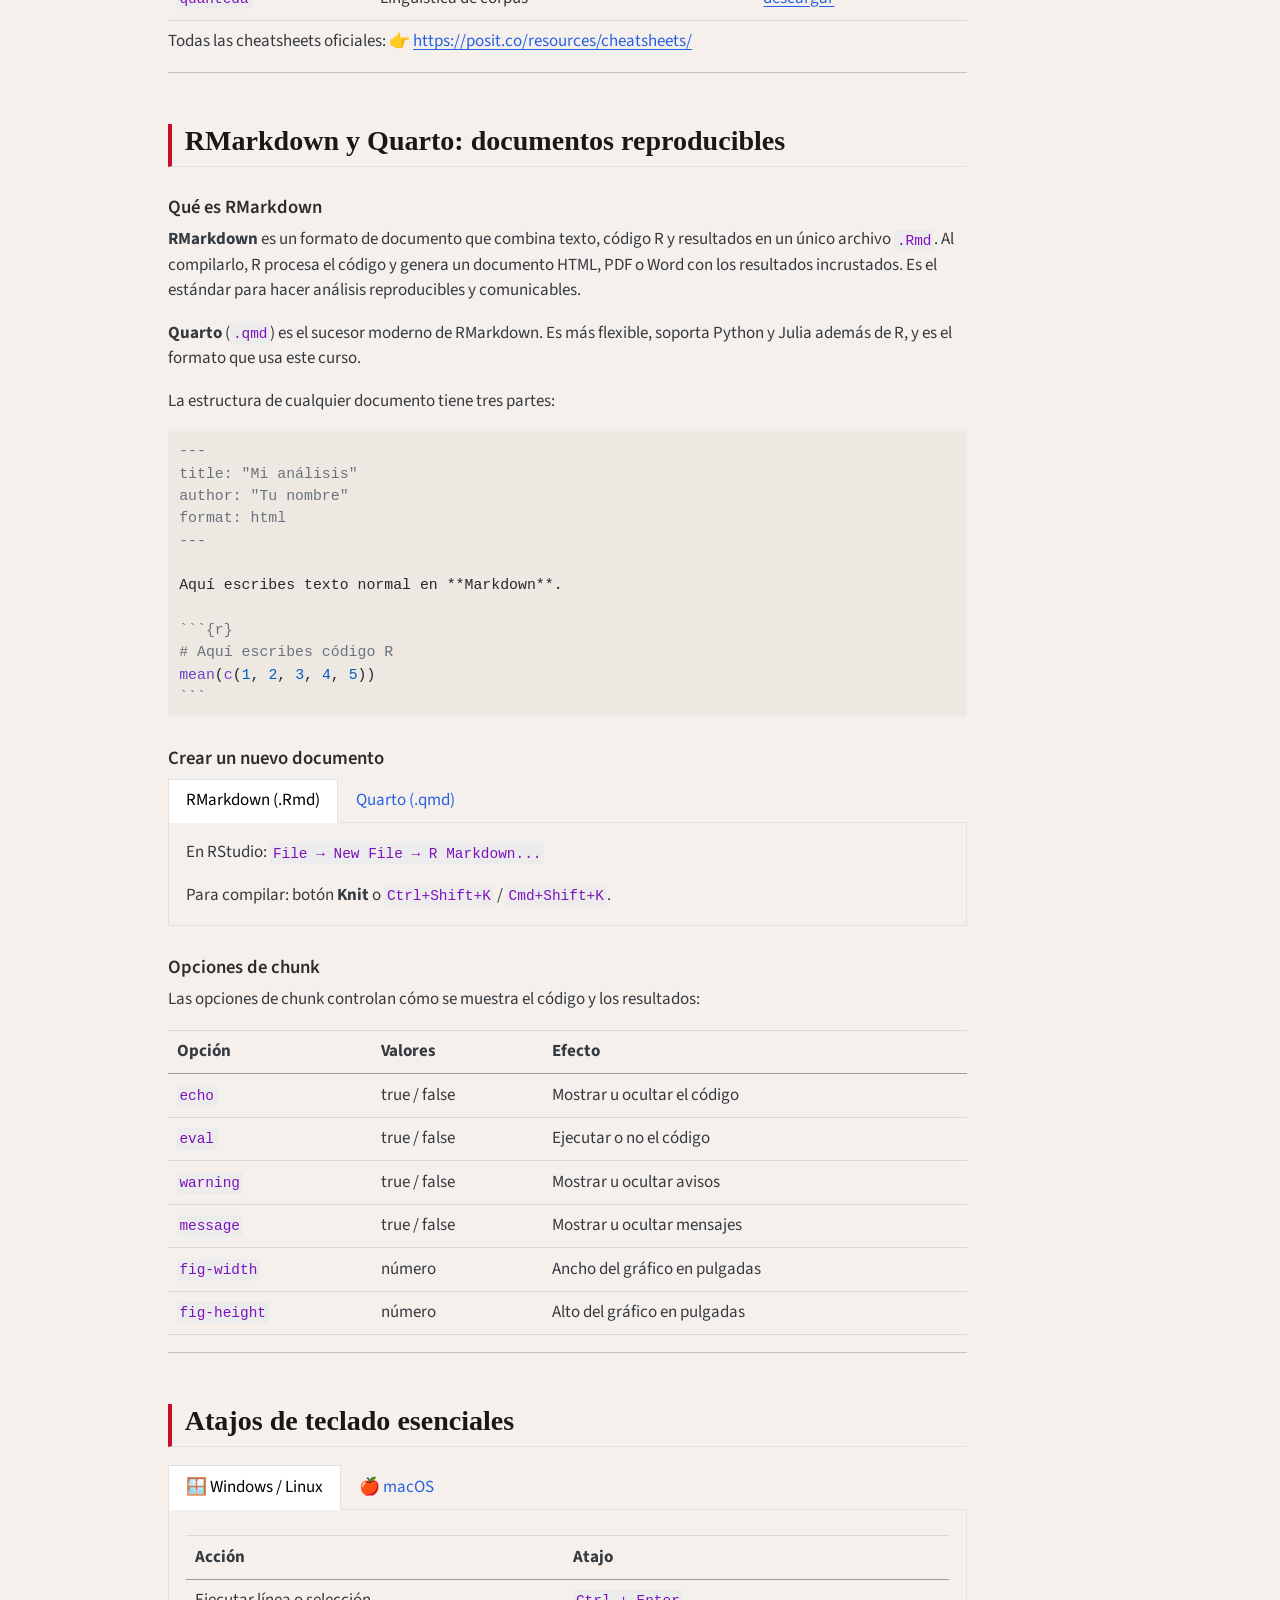
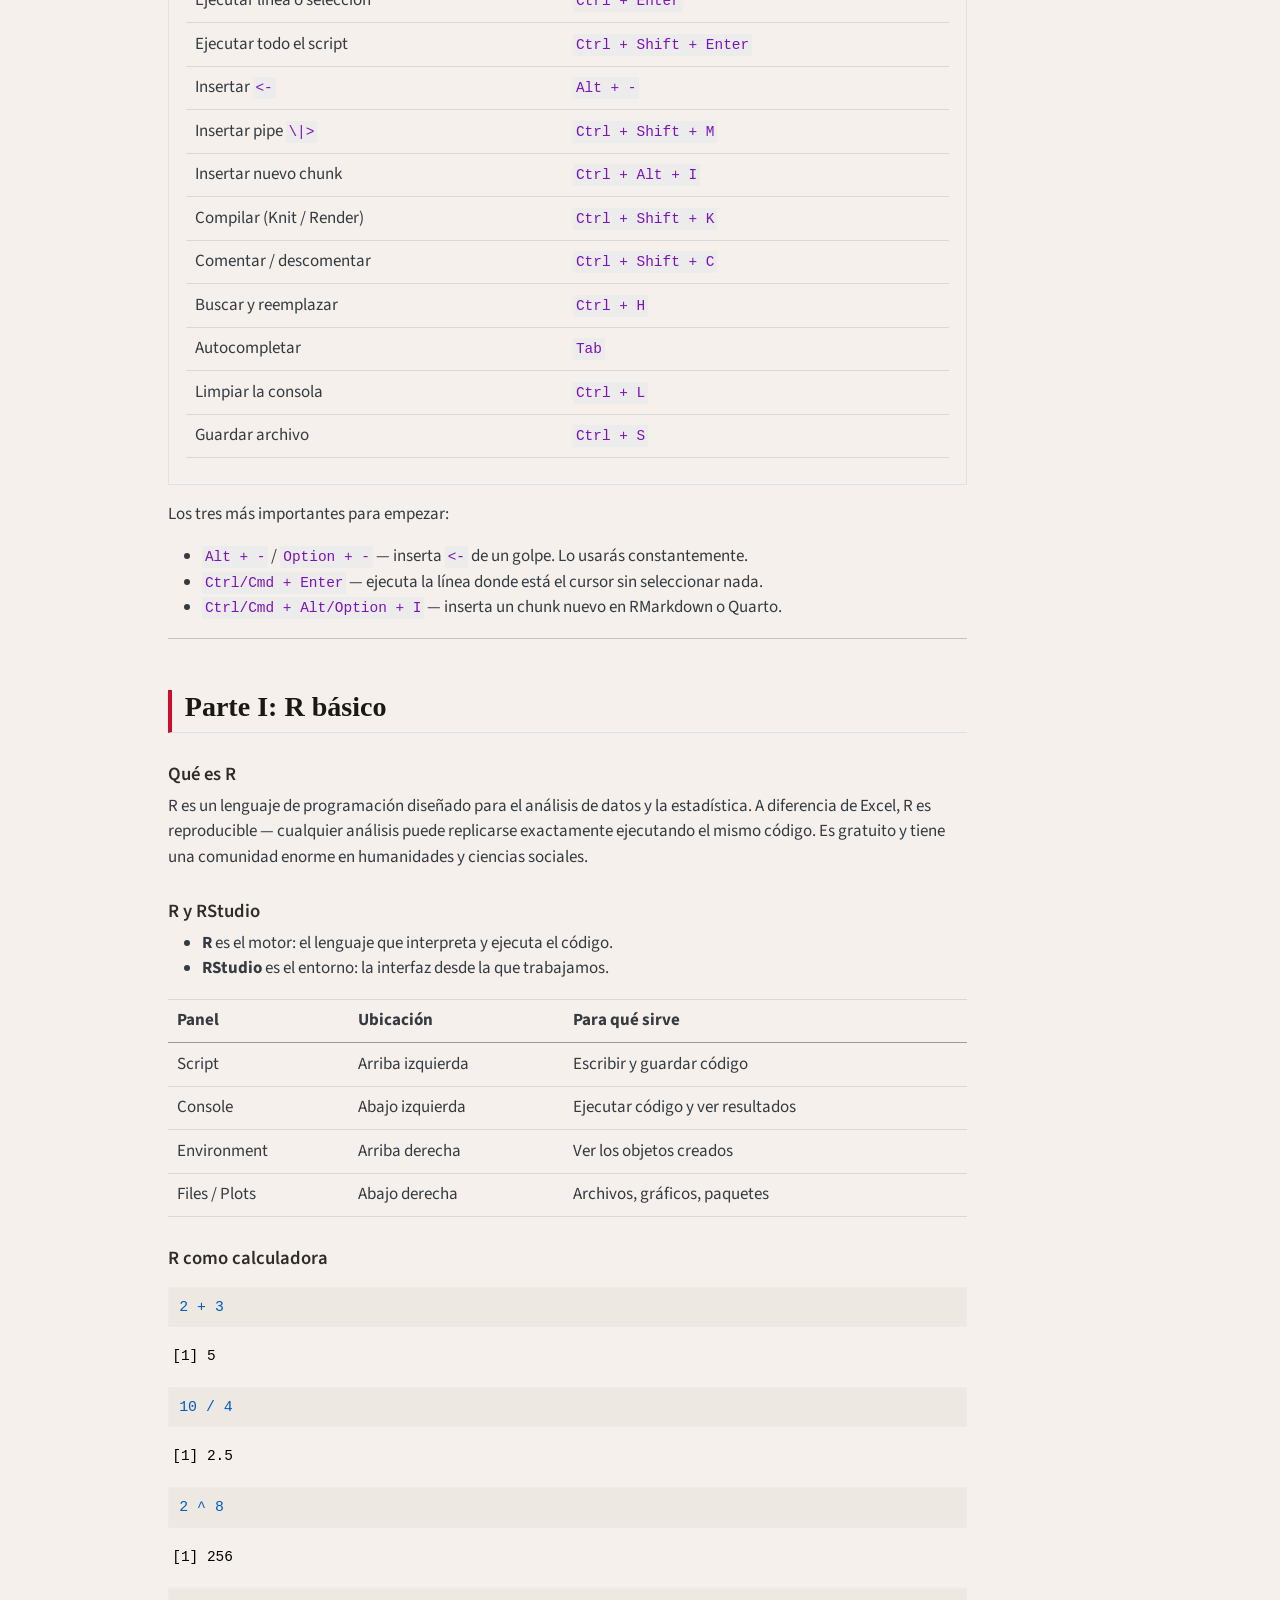
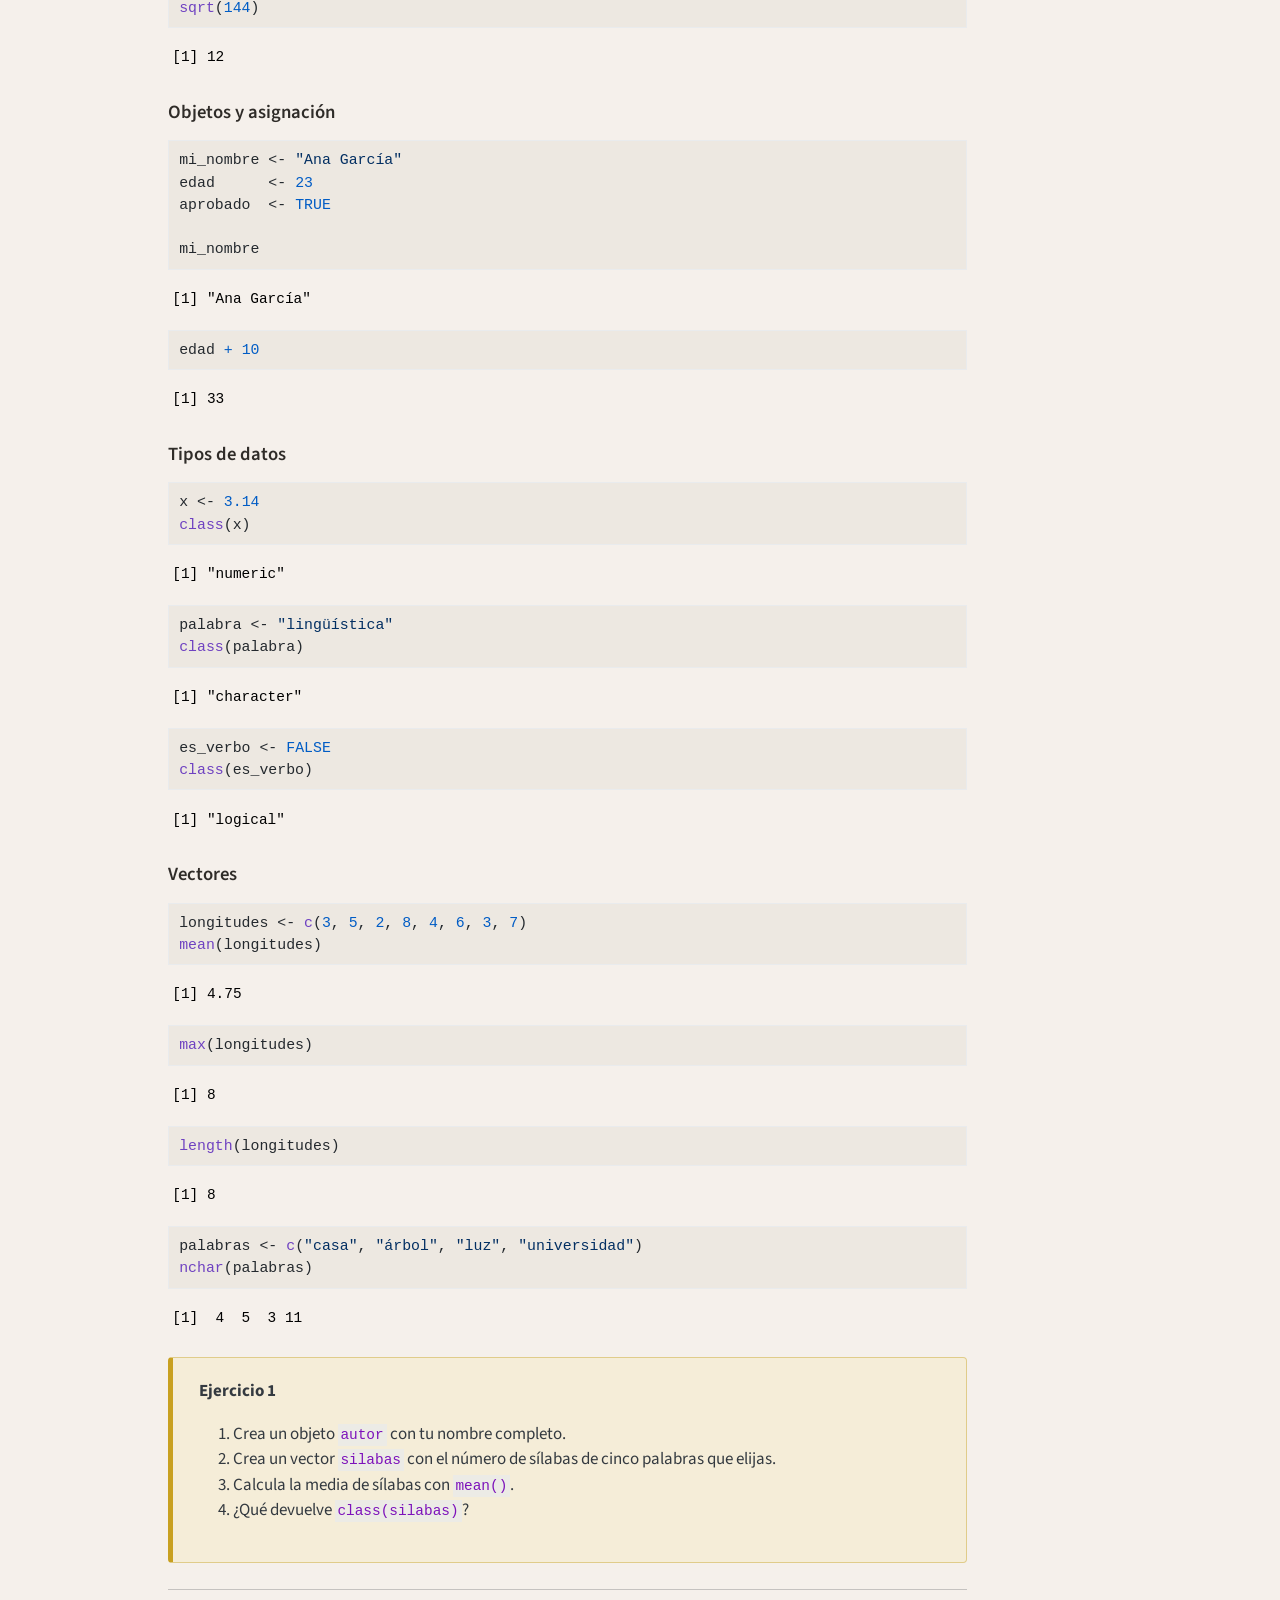
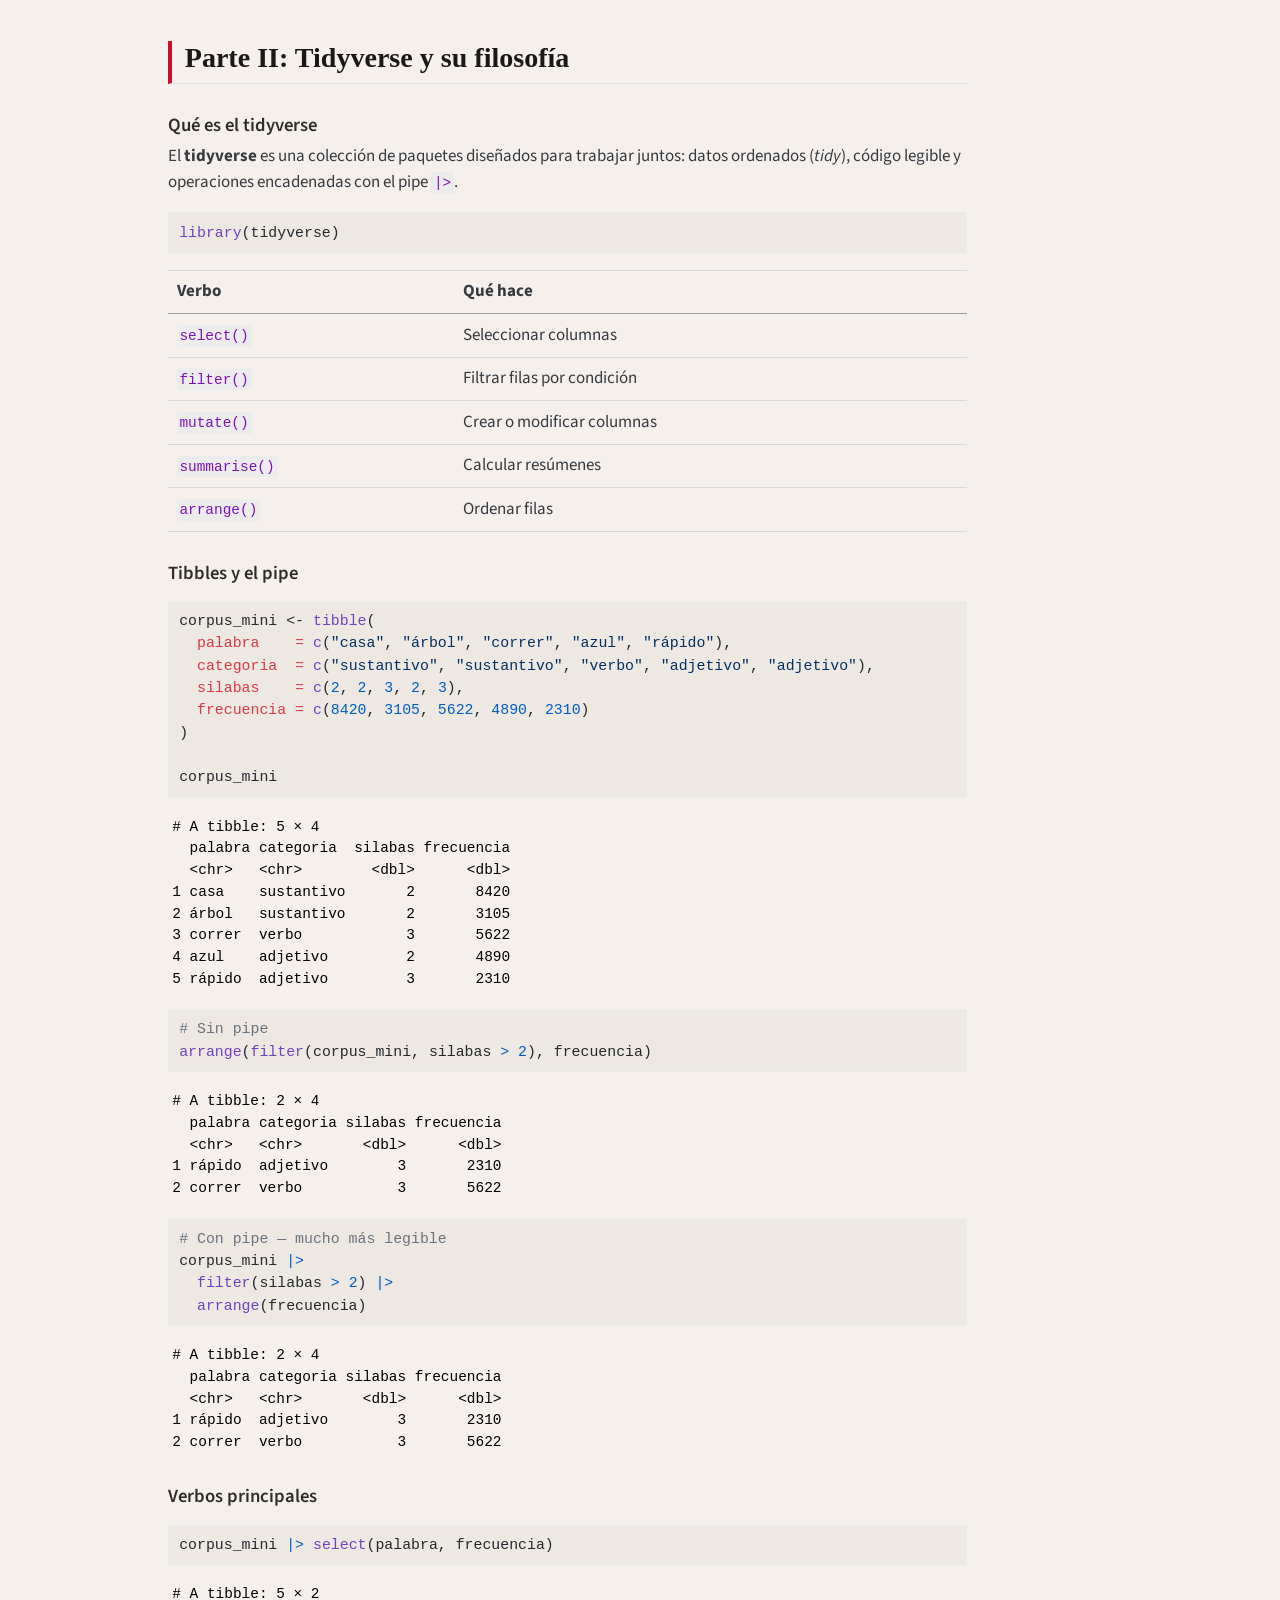
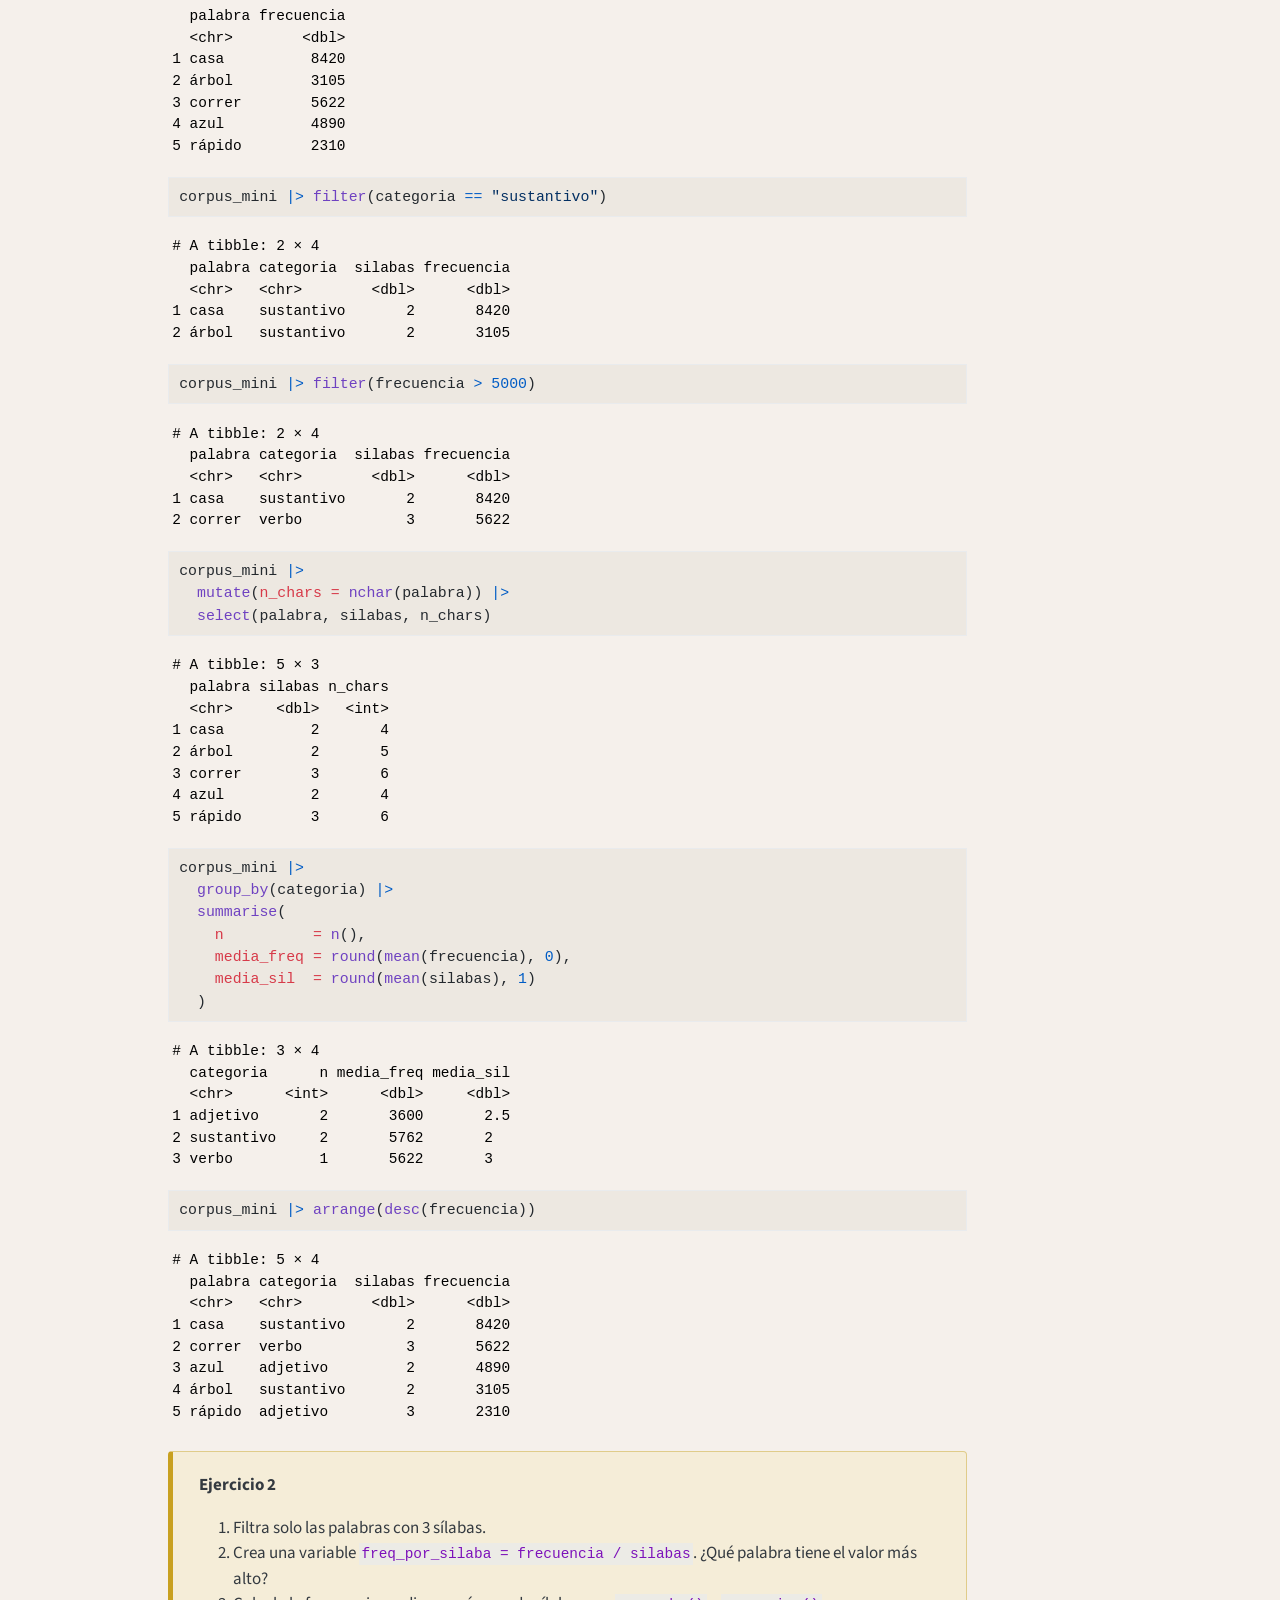
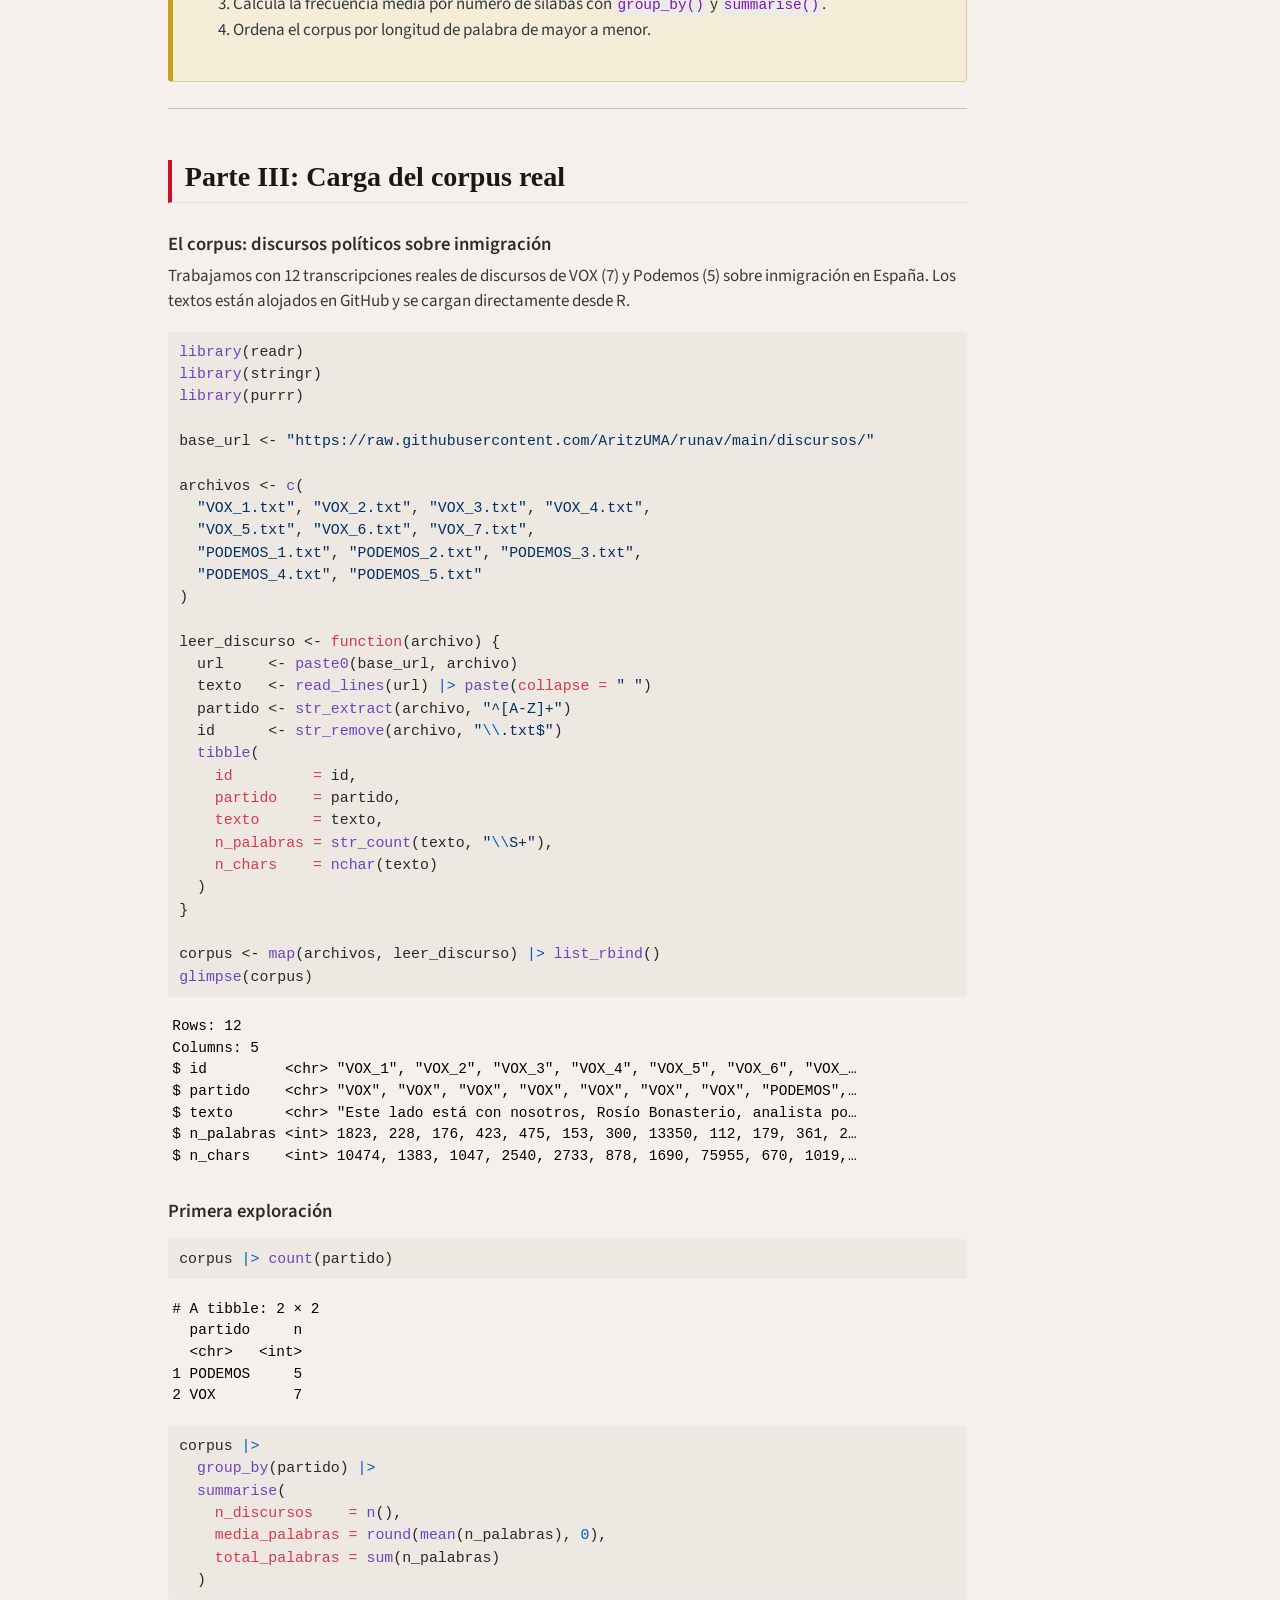
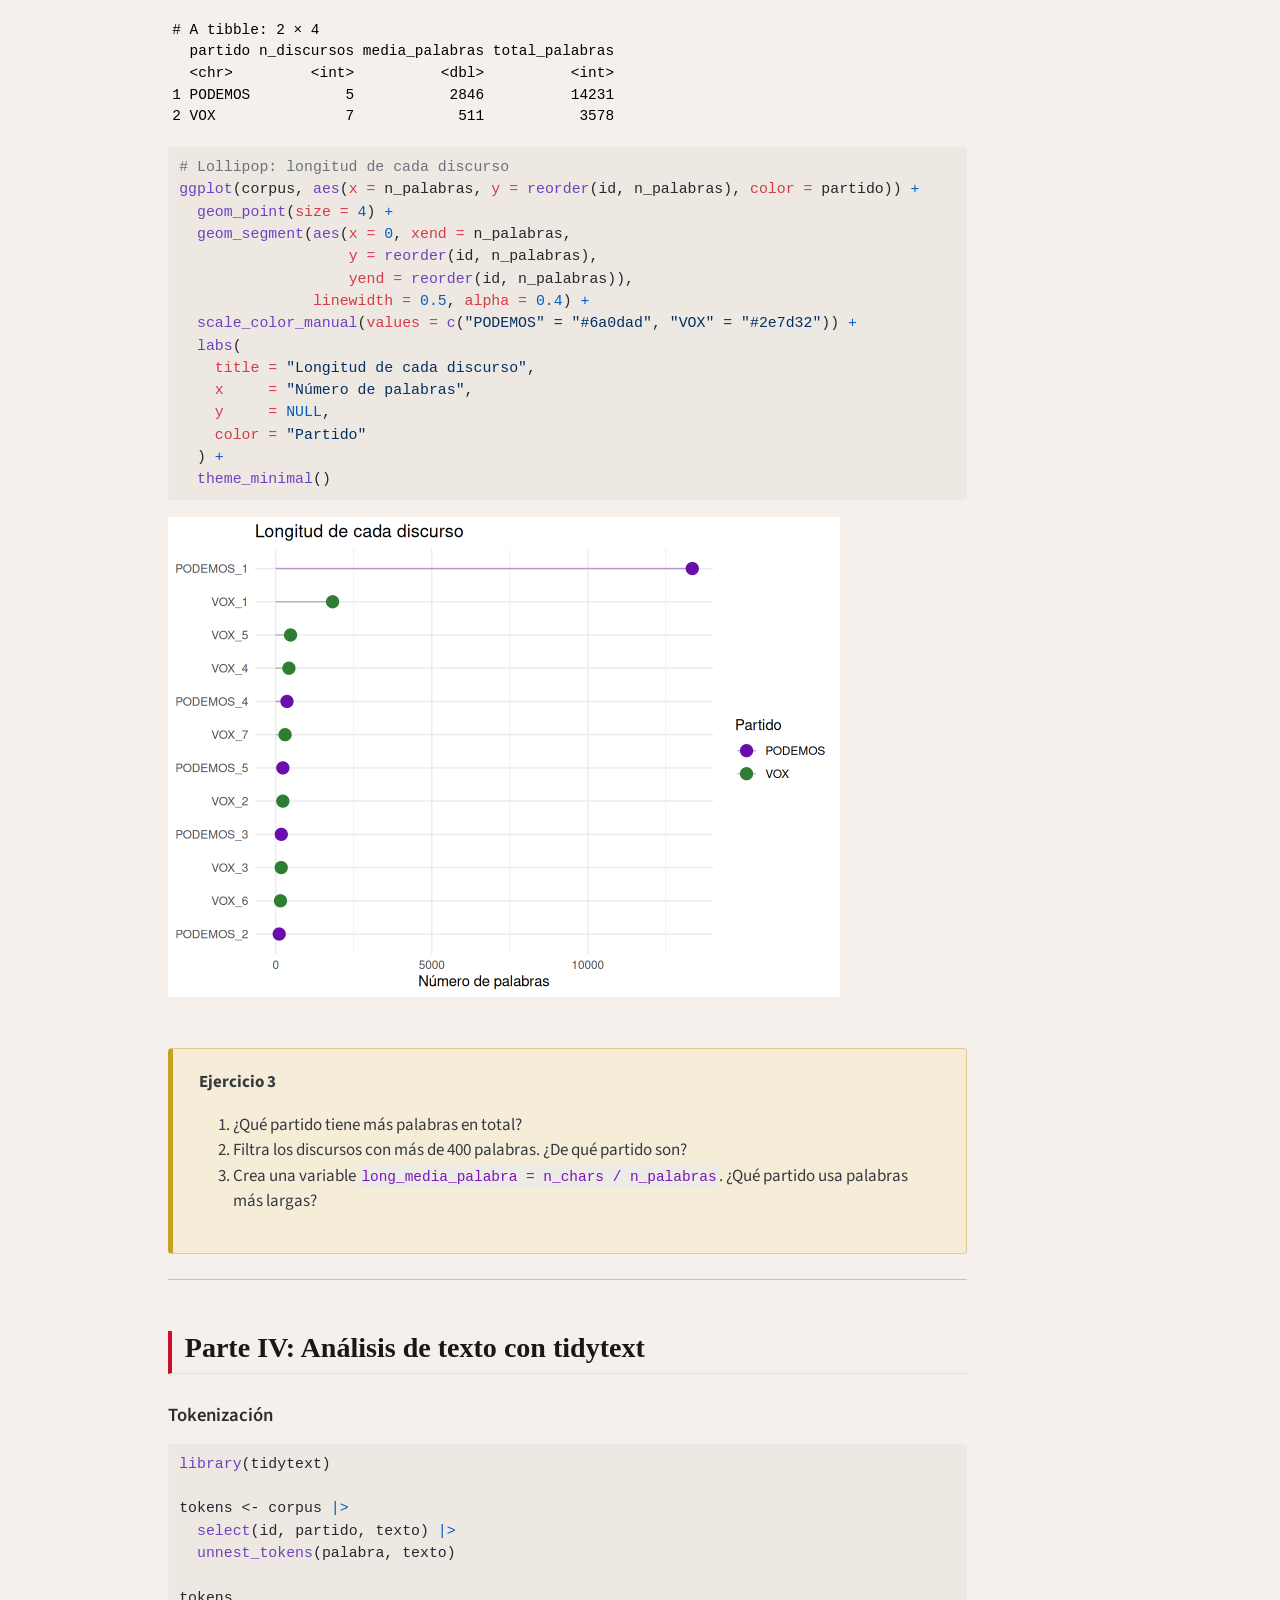
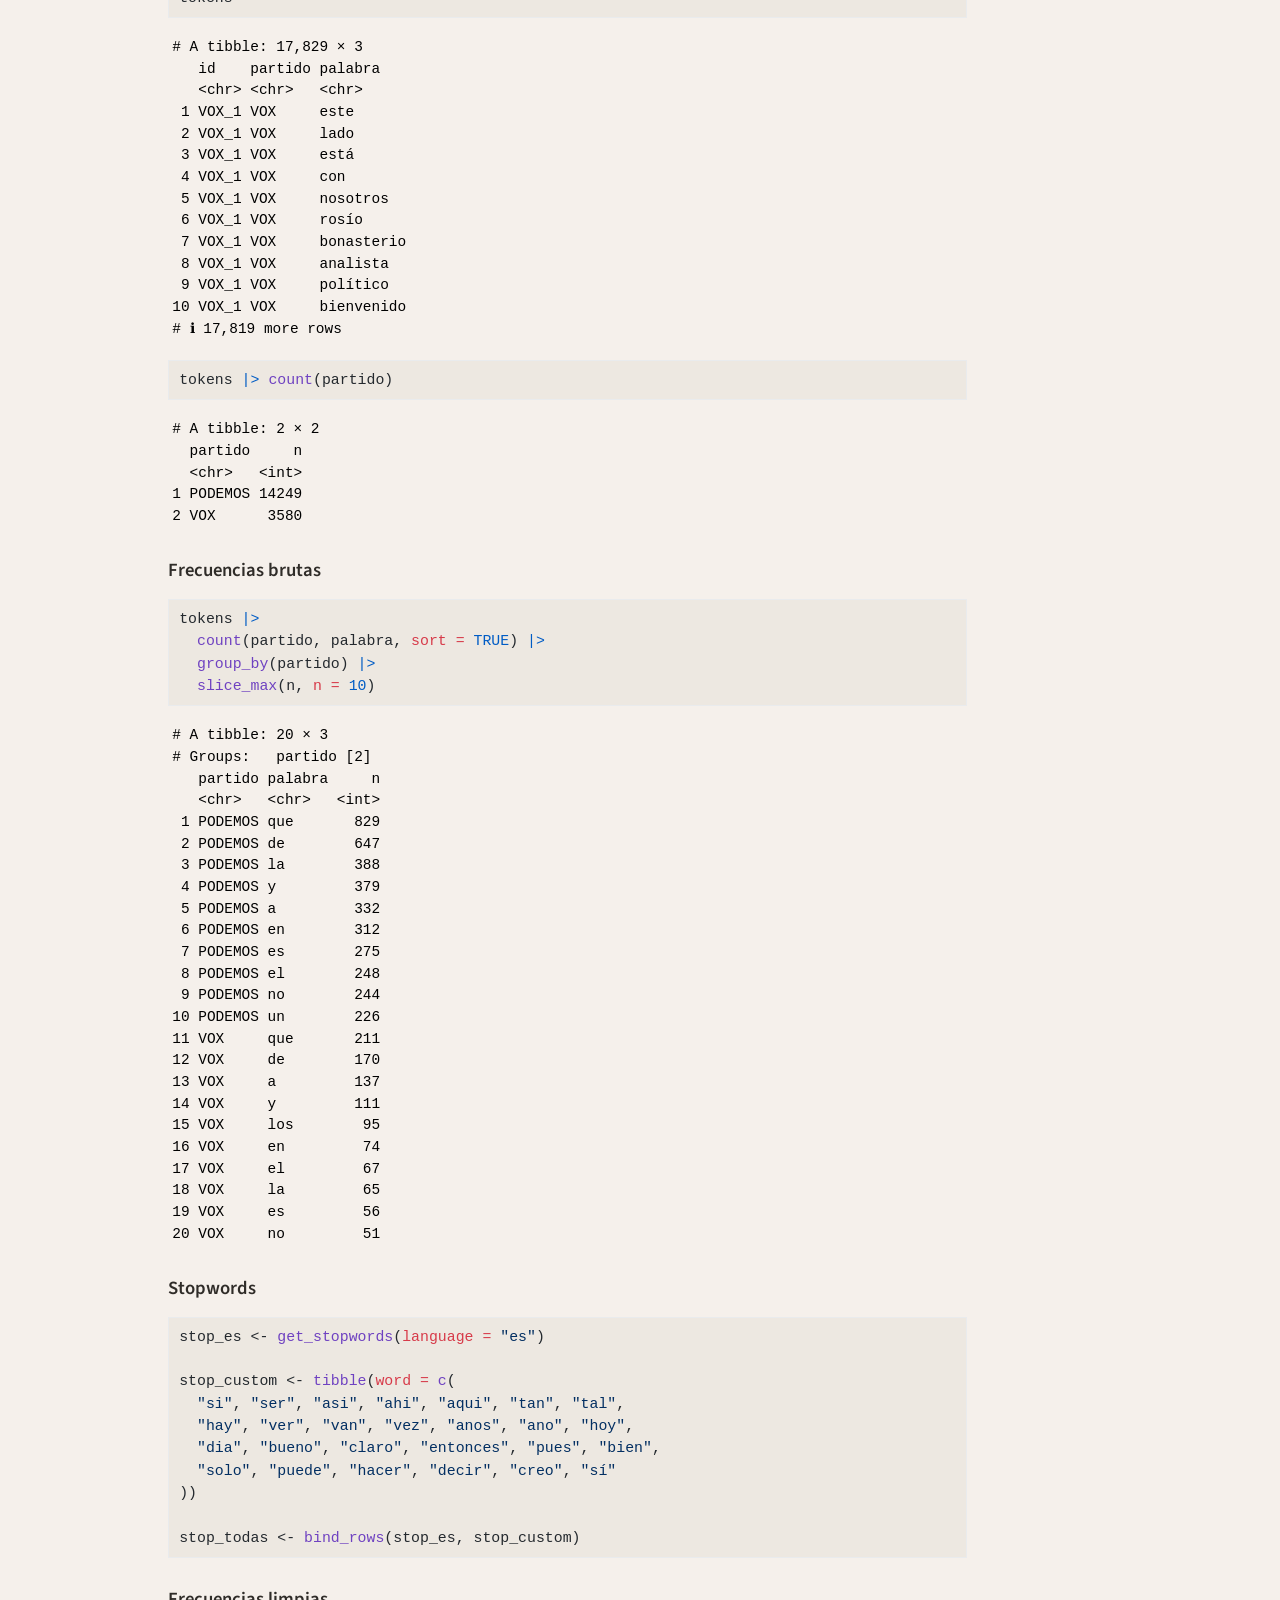
==== commit 4e92ddef: "Built site for gh-pages" ====
--- a/index.html
+++ b/index.html
@@ -77,7 +77,7 @@
 <link href="site_libs/quarto-html/quarto-syntax-highlighting-acf12a64177840b8d86f2d4f01b2e9fb.css" rel="stylesheet" id="quarto-text-highlighting-styles">
 <script src="site_libs/bootstrap/bootstrap.min.js"></script>
 <link href="site_libs/bootstrap/bootstrap-icons.css" rel="stylesheet">
-<link href="site_libs/bootstrap/bootstrap-b685fecc91a1dfb24ff056a1bcdbeb93.min.css" rel="stylesheet" append-hash="true" id="quarto-bootstrap" data-mode="light">
+<link href="site_libs/bootstrap/bootstrap-ebfd257c668174c0c0becc64e2247a21.min.css" rel="stylesheet" append-hash="true" id="quarto-bootstrap" data-mode="light">
 <script id="quarto-search-options" type="application/json">{
   "location": "navbar",
   "copy-button": false,
@@ -118,6 +118,10 @@
     <nav class="navbar navbar-expand-lg " data-bs-theme="dark">
       <div class="navbar-container container-fluid">
       <div class="navbar-brand-container mx-auto">
+    <a href="./index.html" class="navbar-brand navbar-brand-logo">
+    <img src="https://www.unav.edu/documents/10162/30622995/Marca+Universidad+de+Navarra_200__white.png/75601112-72f9-4940-a060-0a15ab28a11c?t=1635332708035" alt="Universidad de Navarra" class="navbar-logo light-content">
+    <img src="https://www.unav.edu/documents/10162/30622995/Marca+Universidad+de+Navarra_200__white.png/75601112-72f9-4940-a060-0a15ab28a11c?t=1635332708035" alt="Universidad de Navarra" class="navbar-logo dark-content">
+    </a>
     <a class="navbar-brand" href="./index.html">
     <span class="navbar-title">Introducción a R para Lingüistas</span>
     </a>
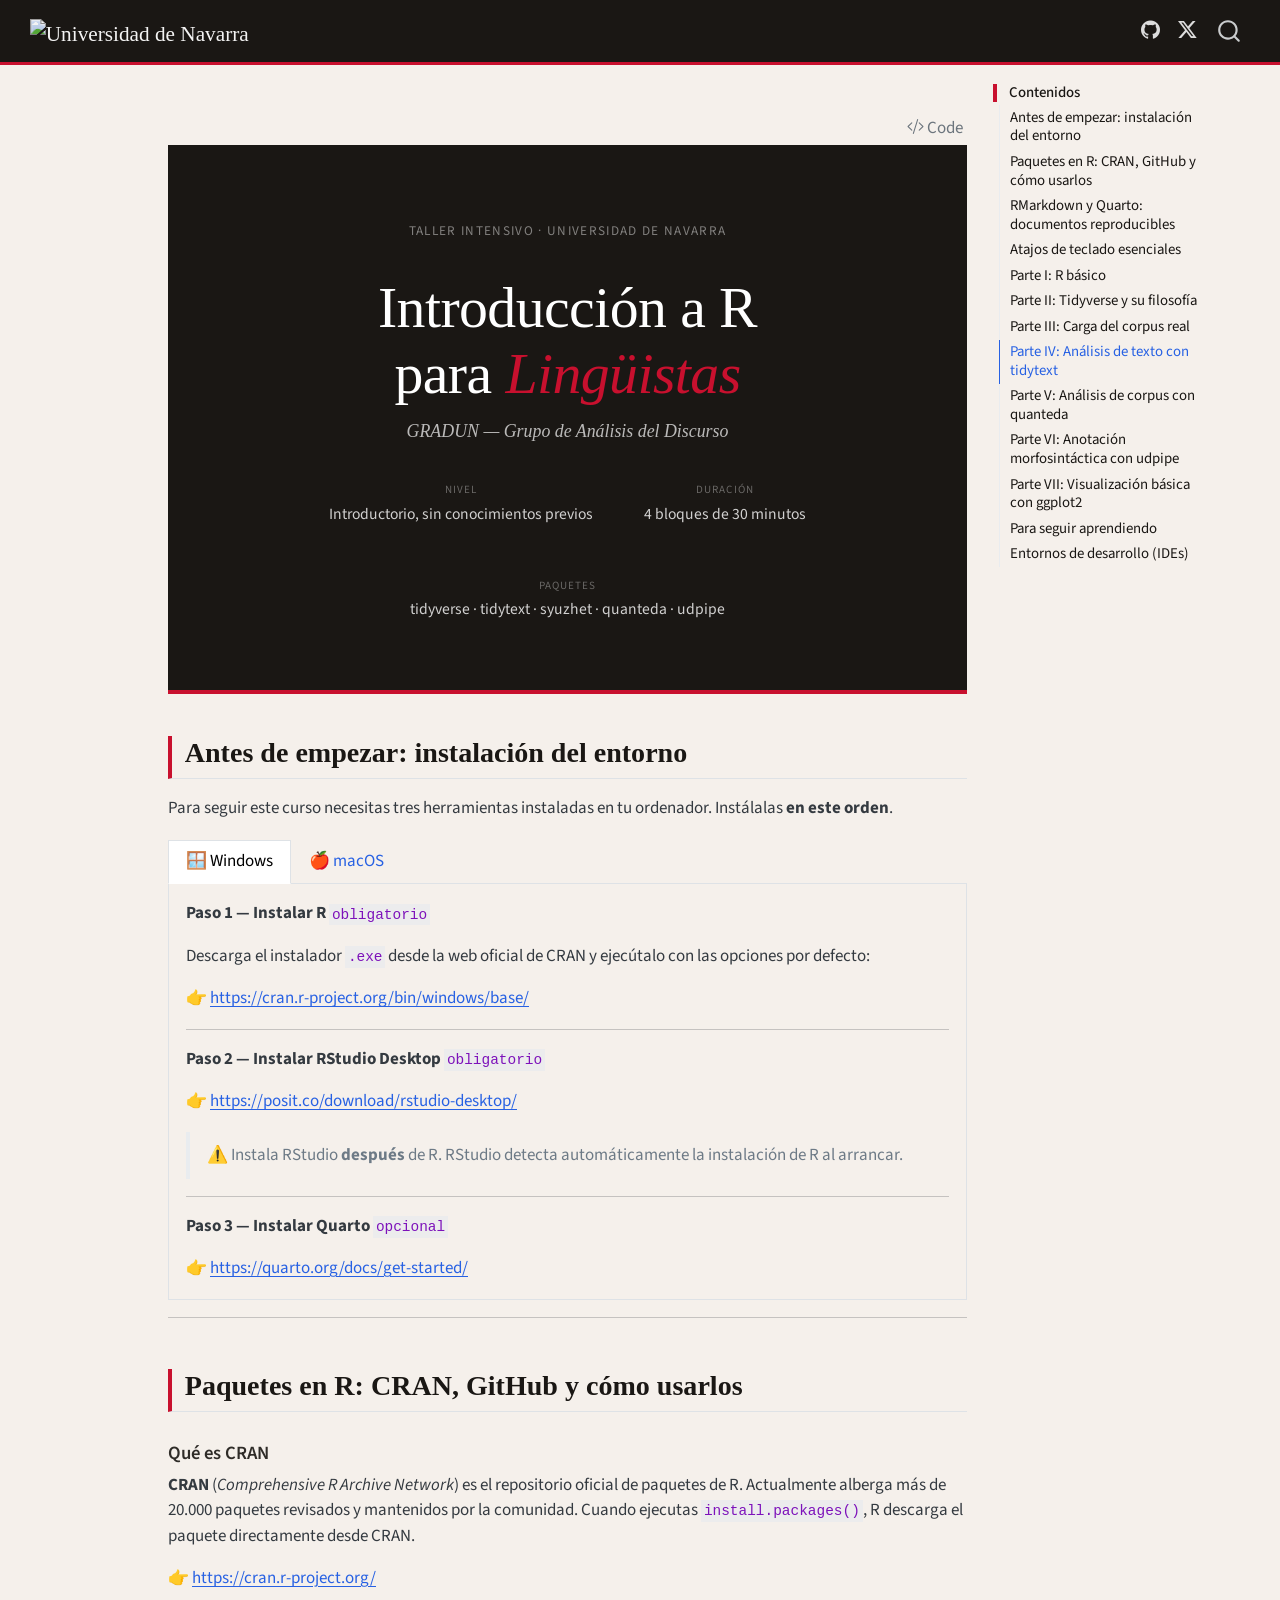
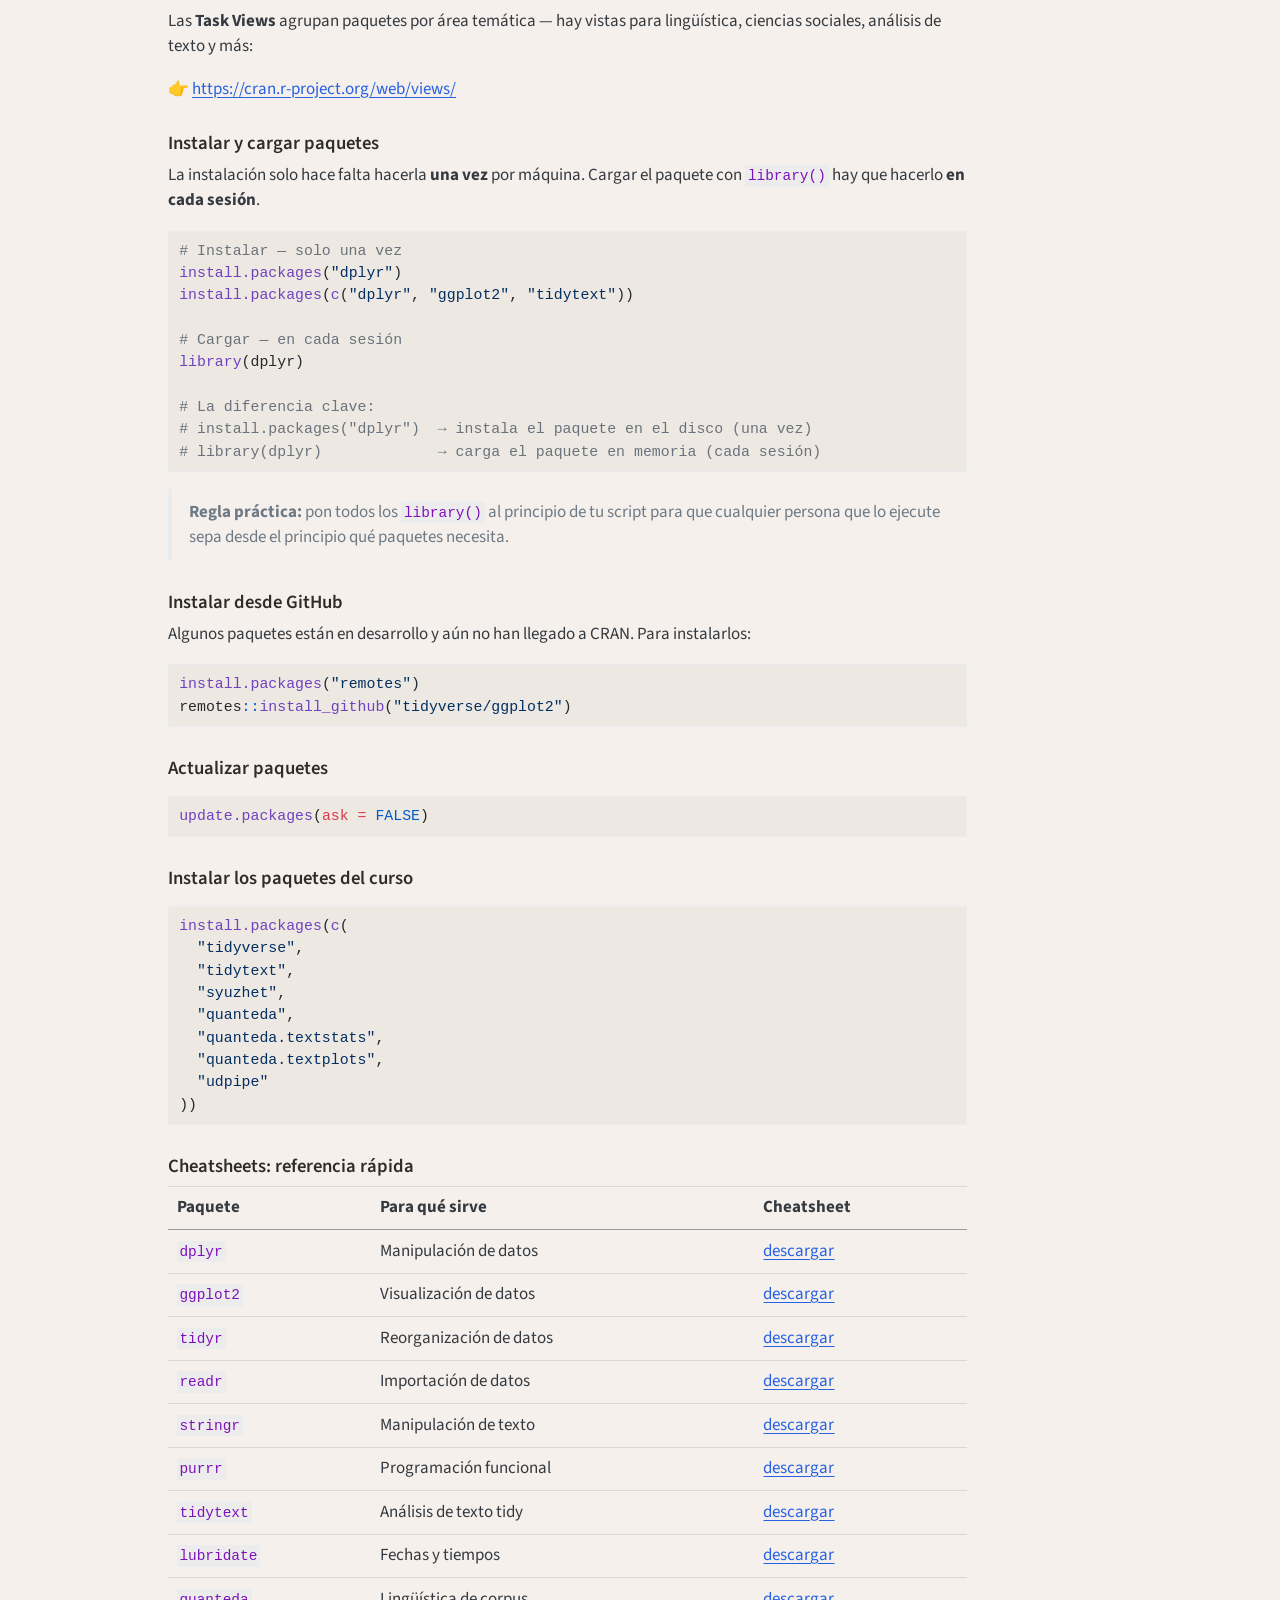
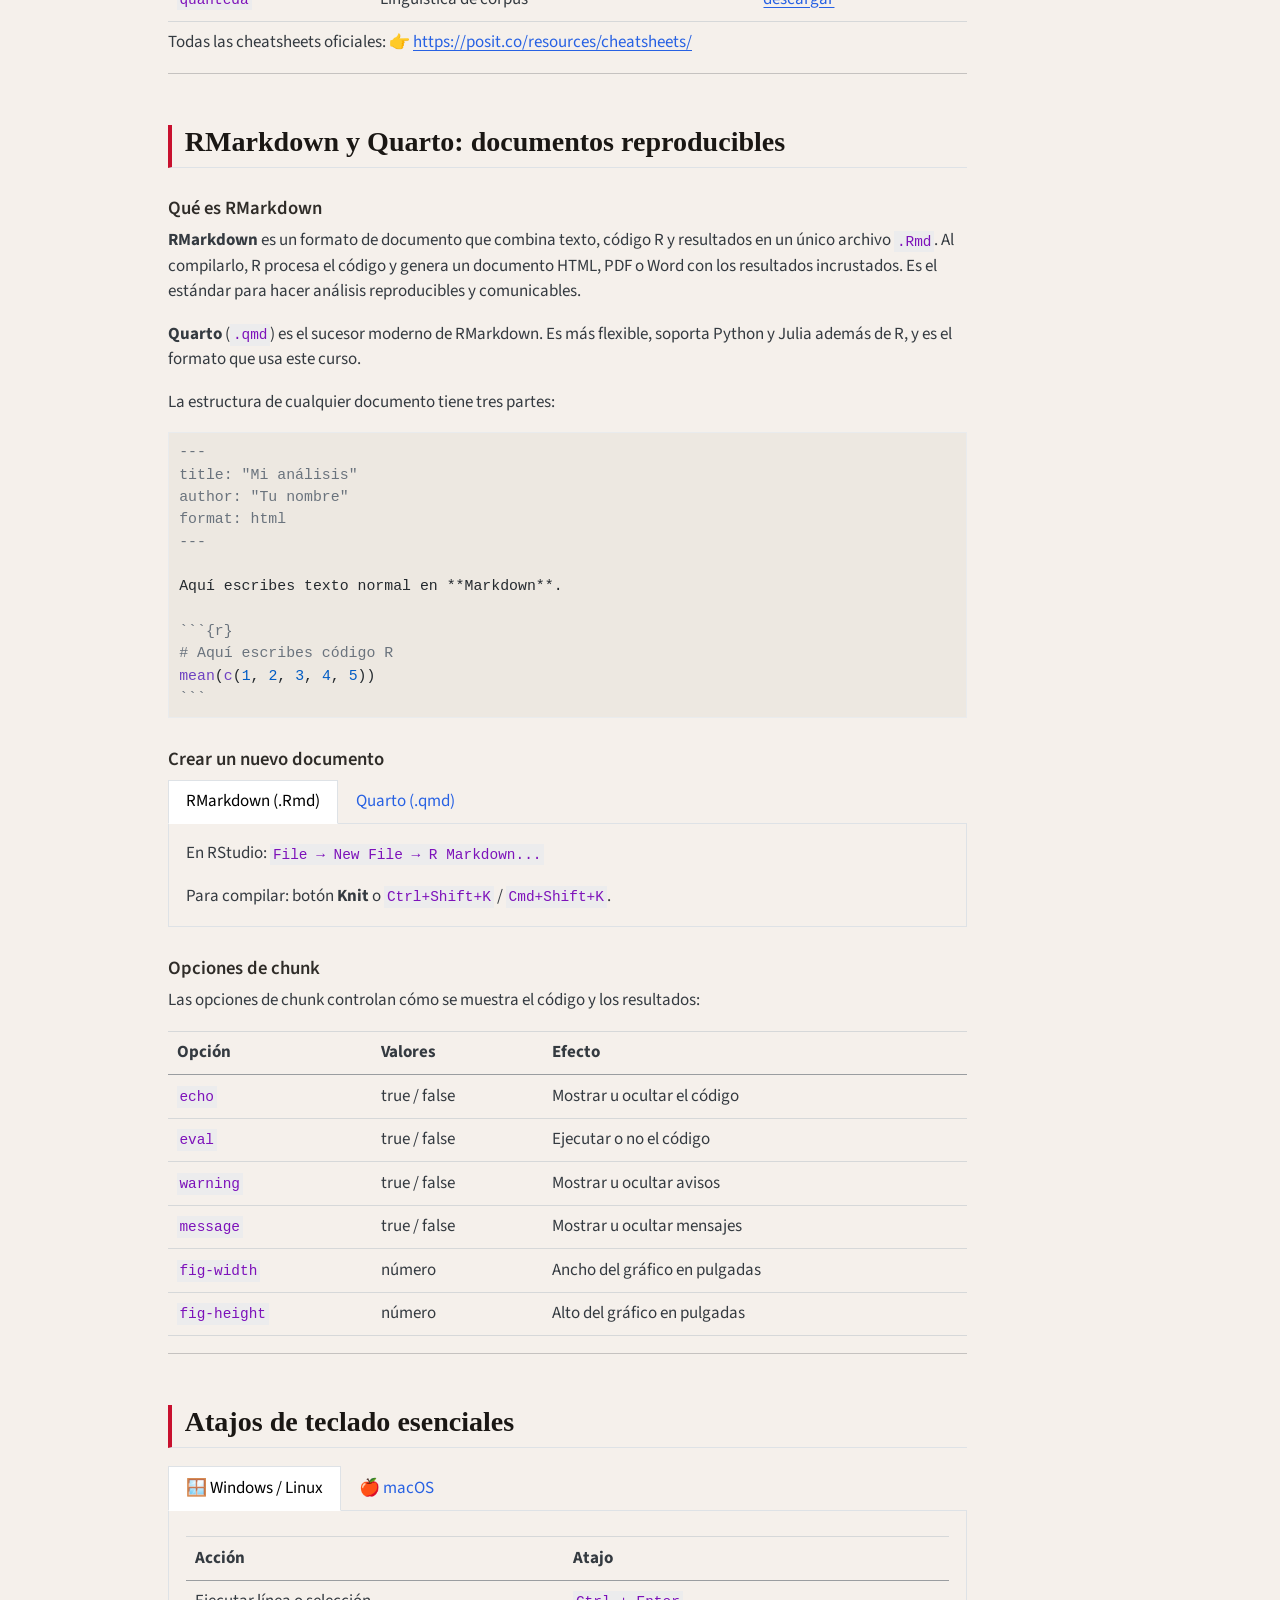
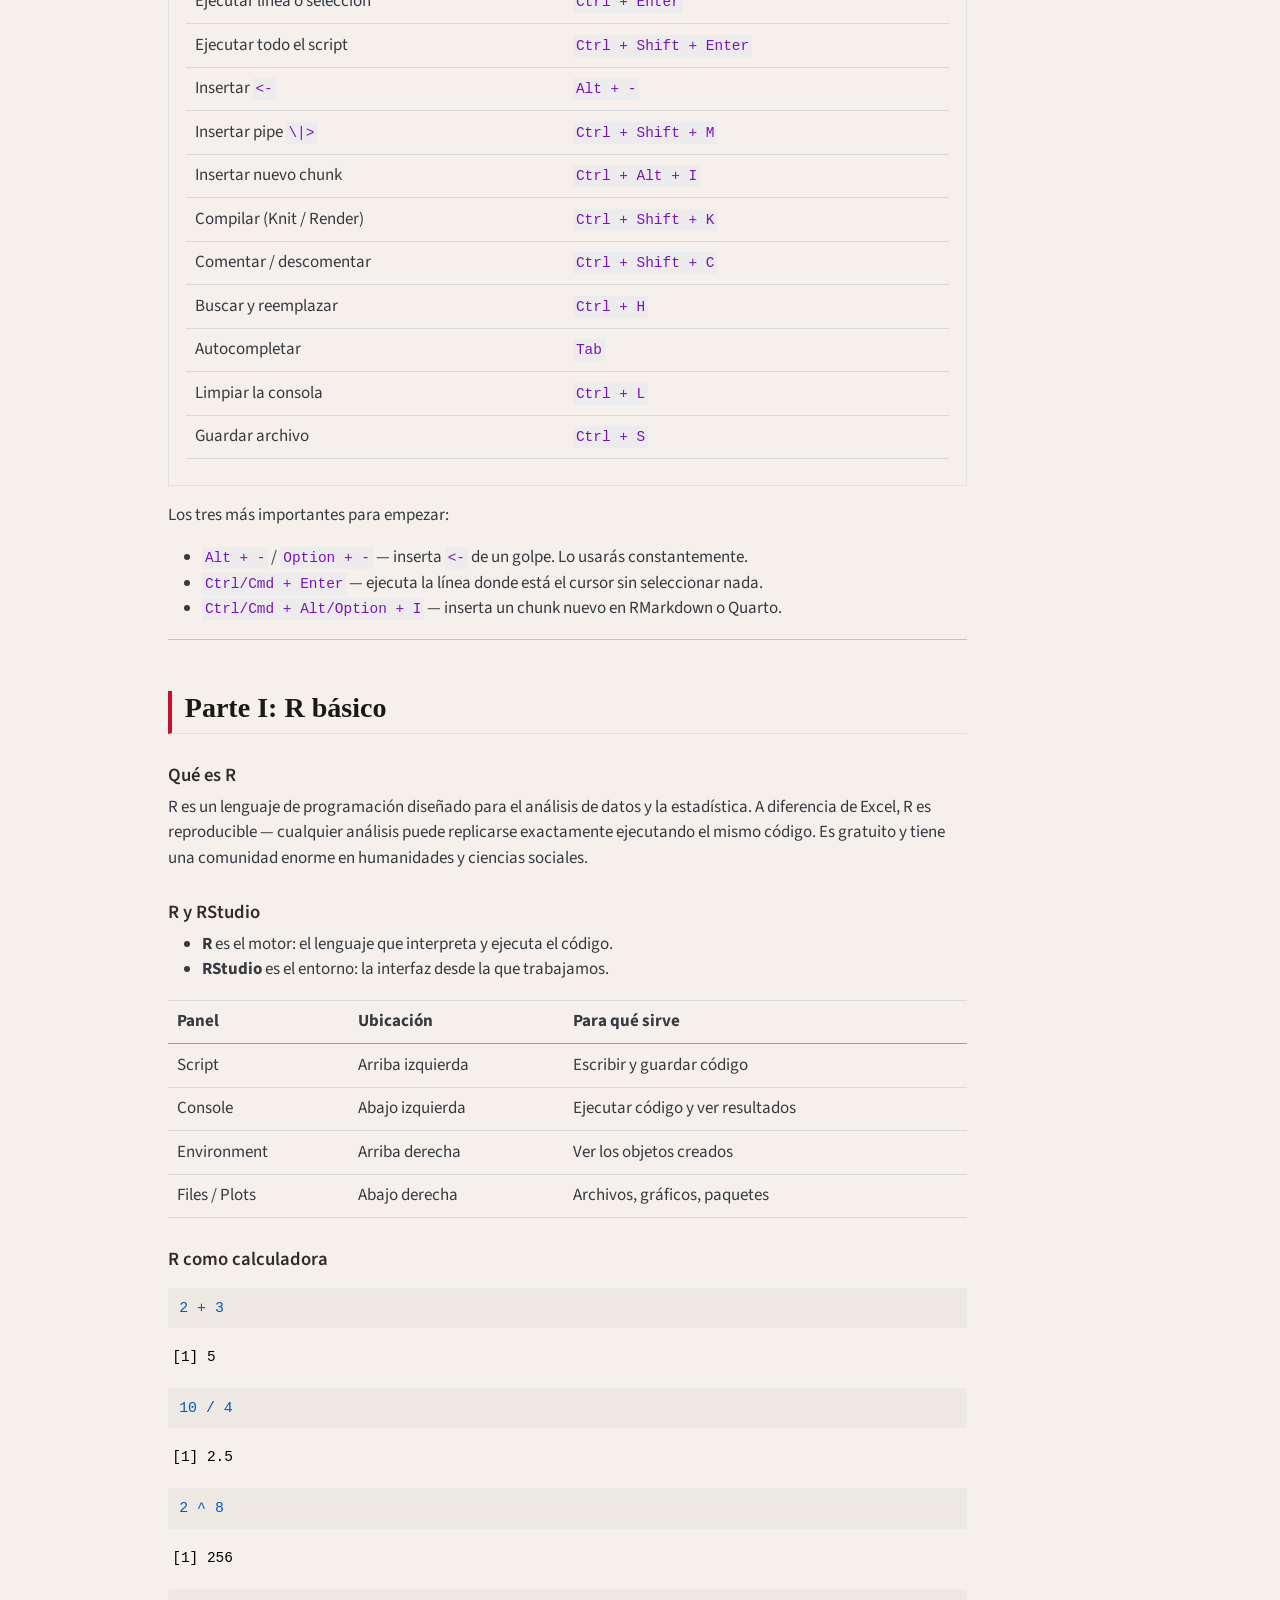
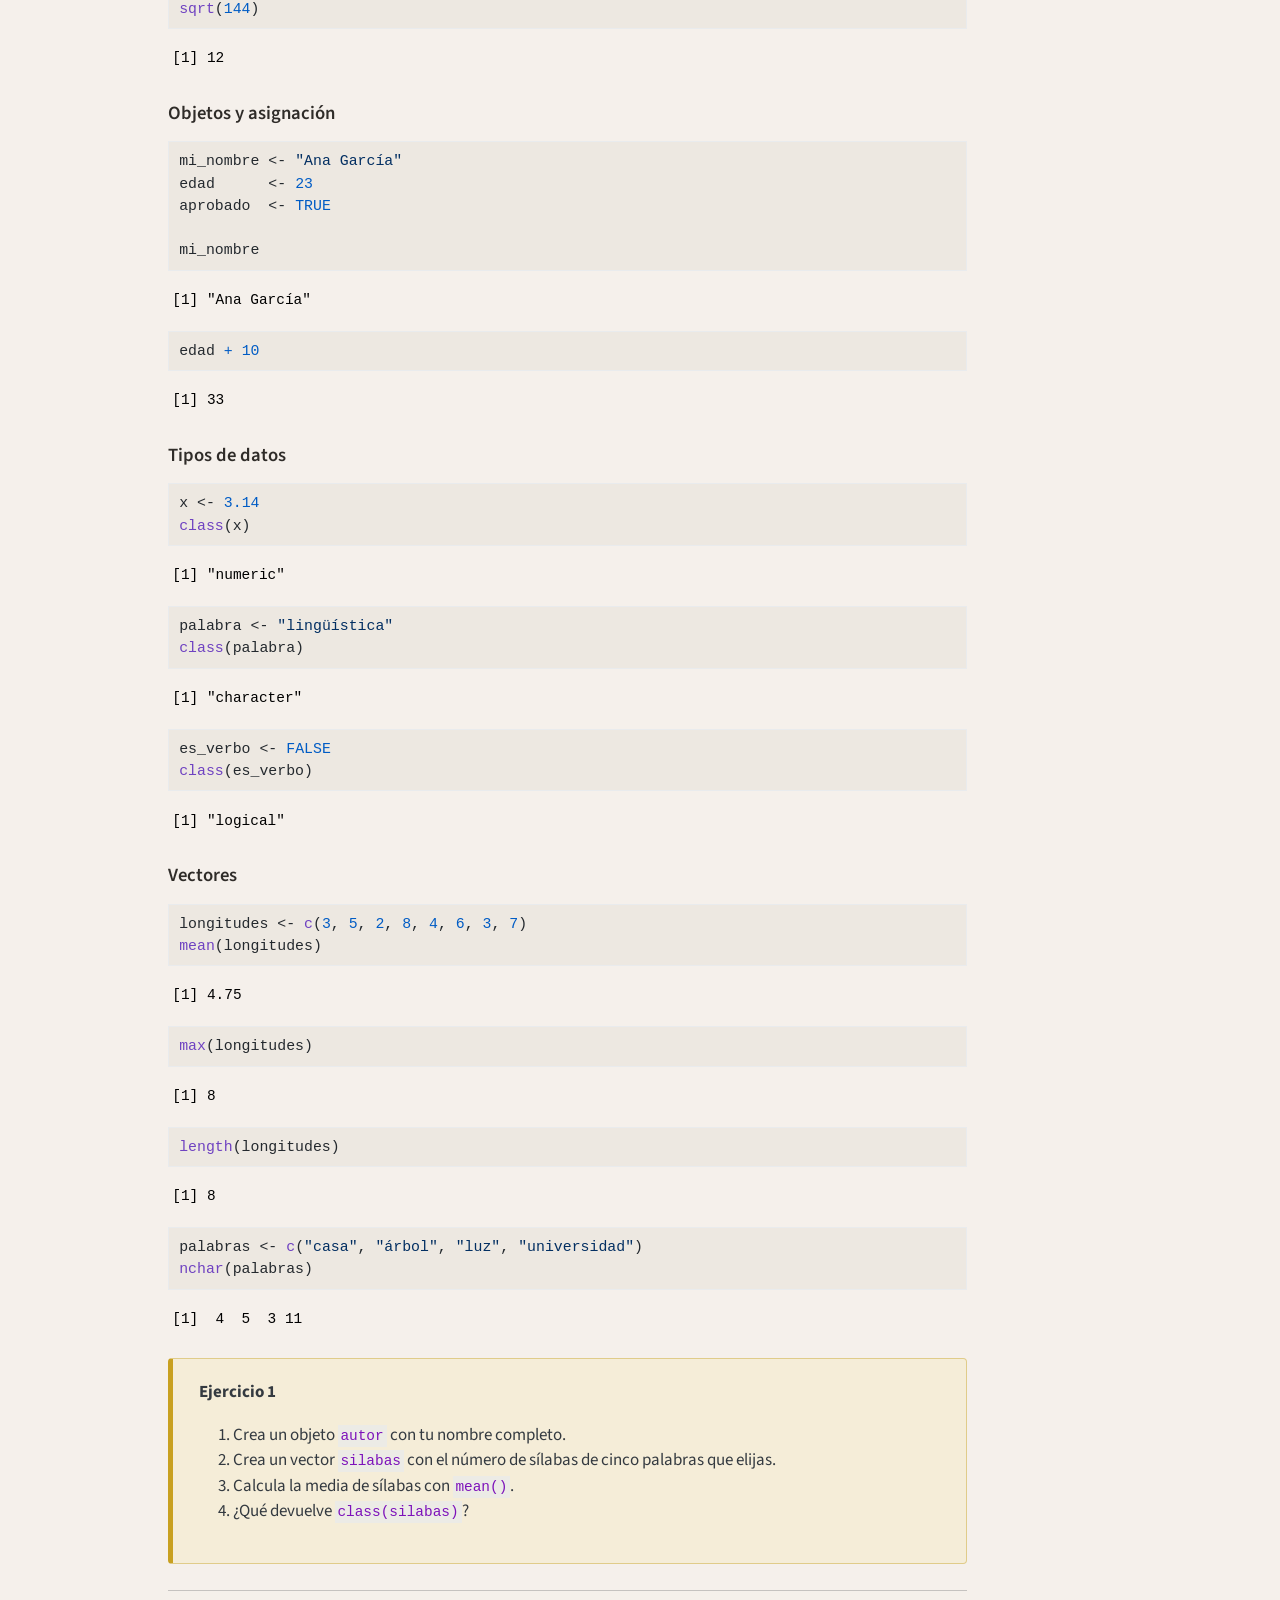
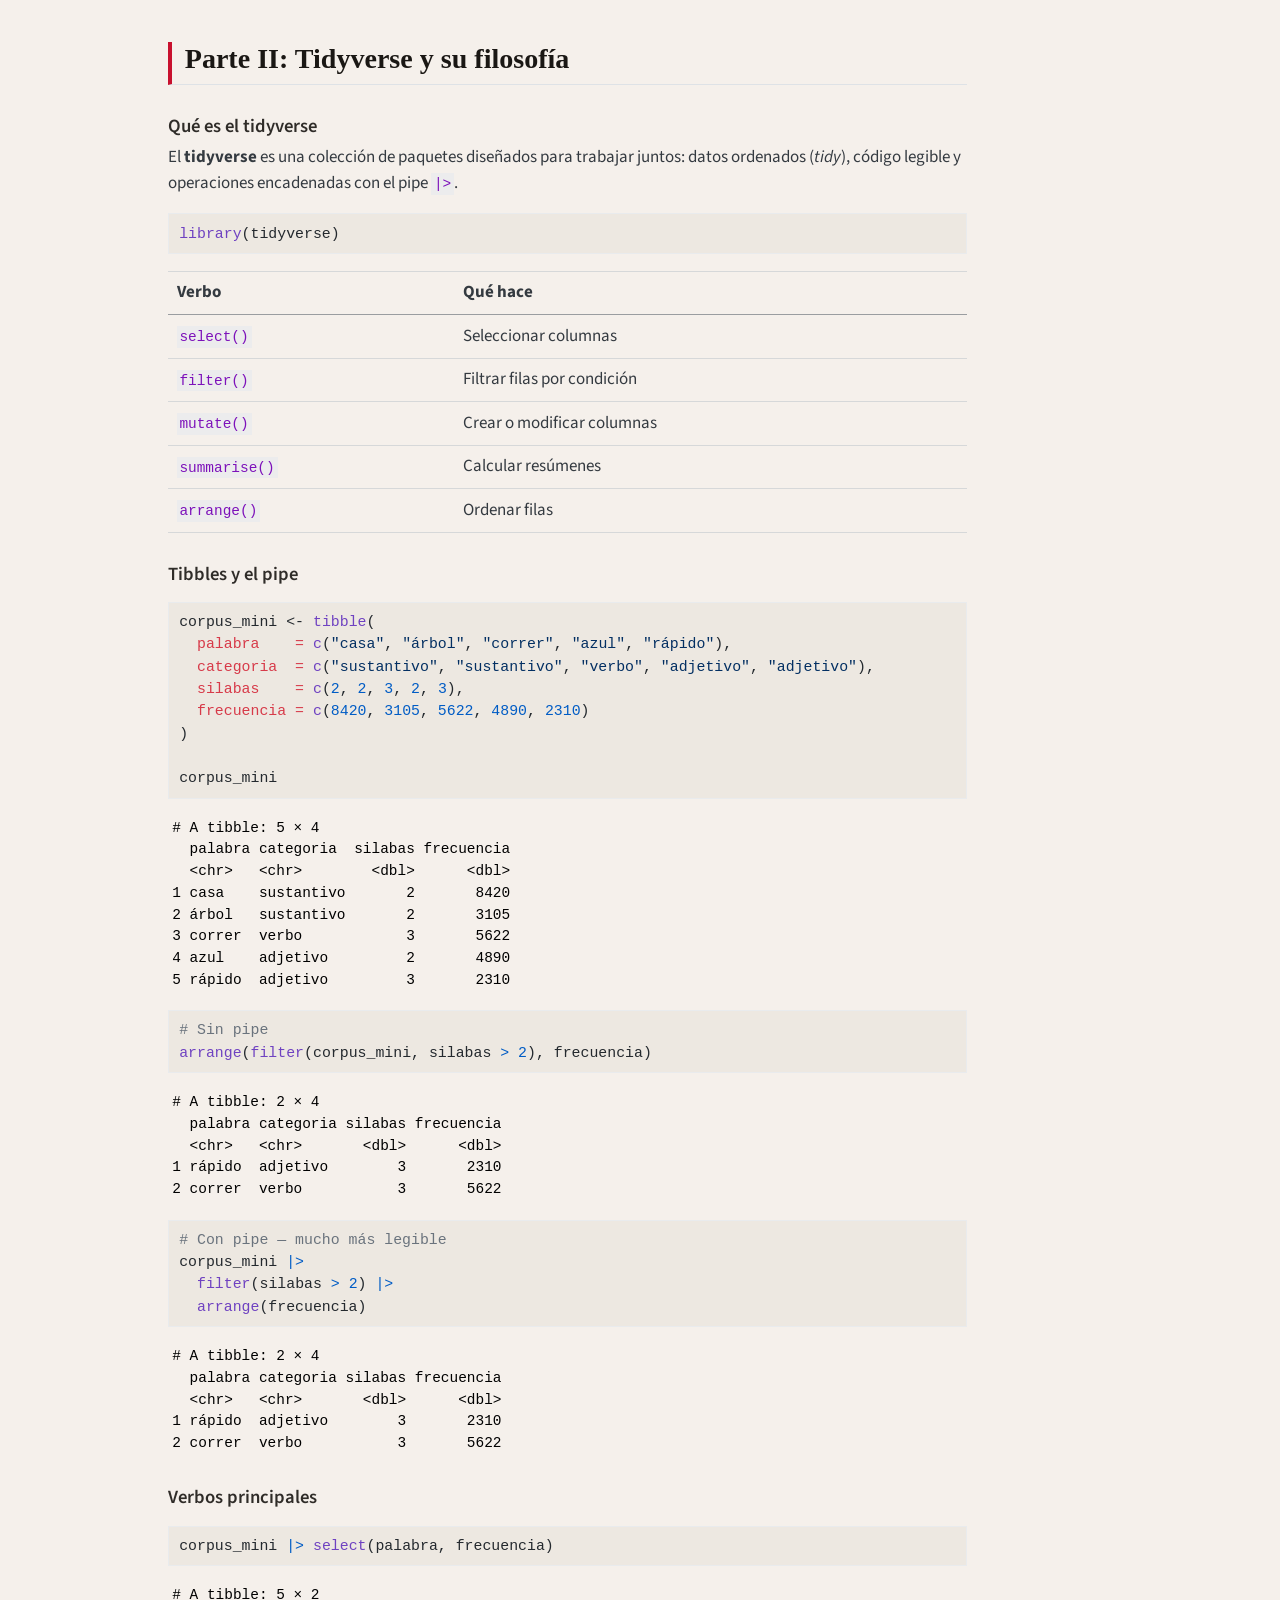
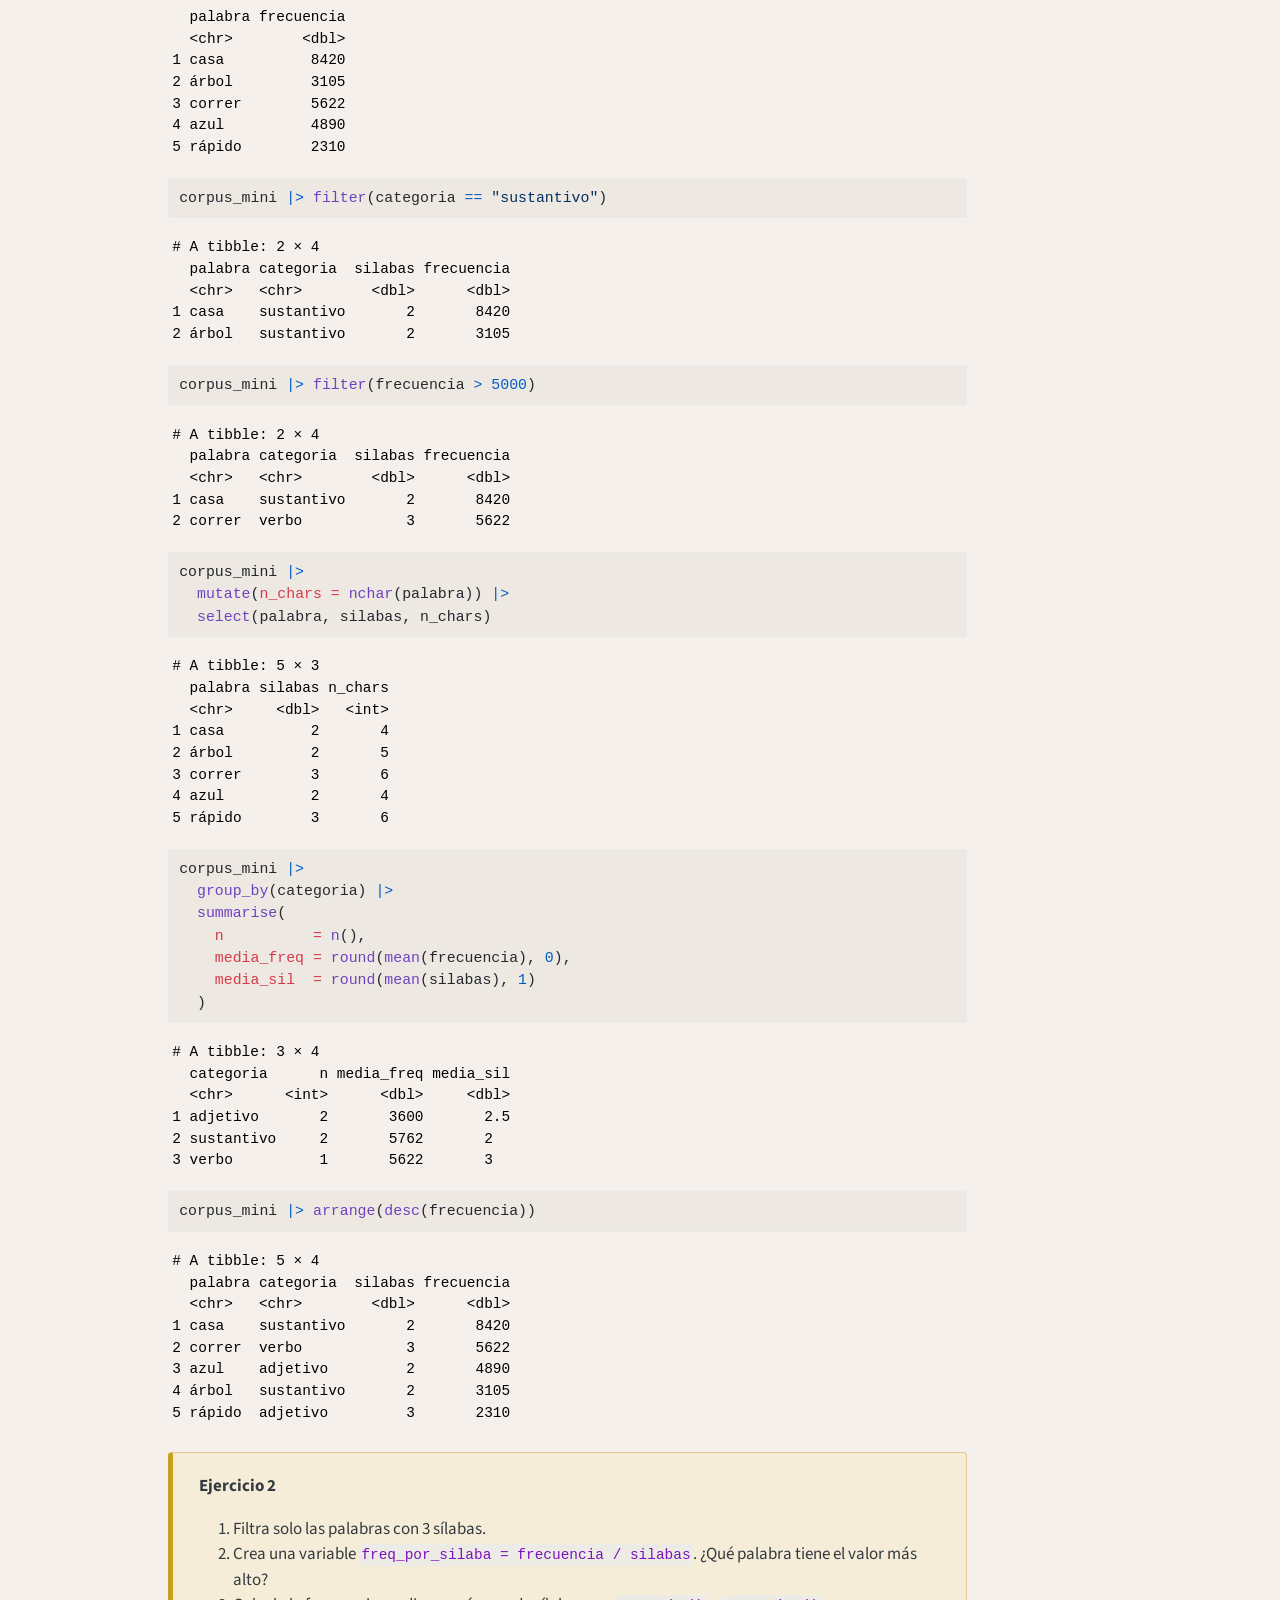
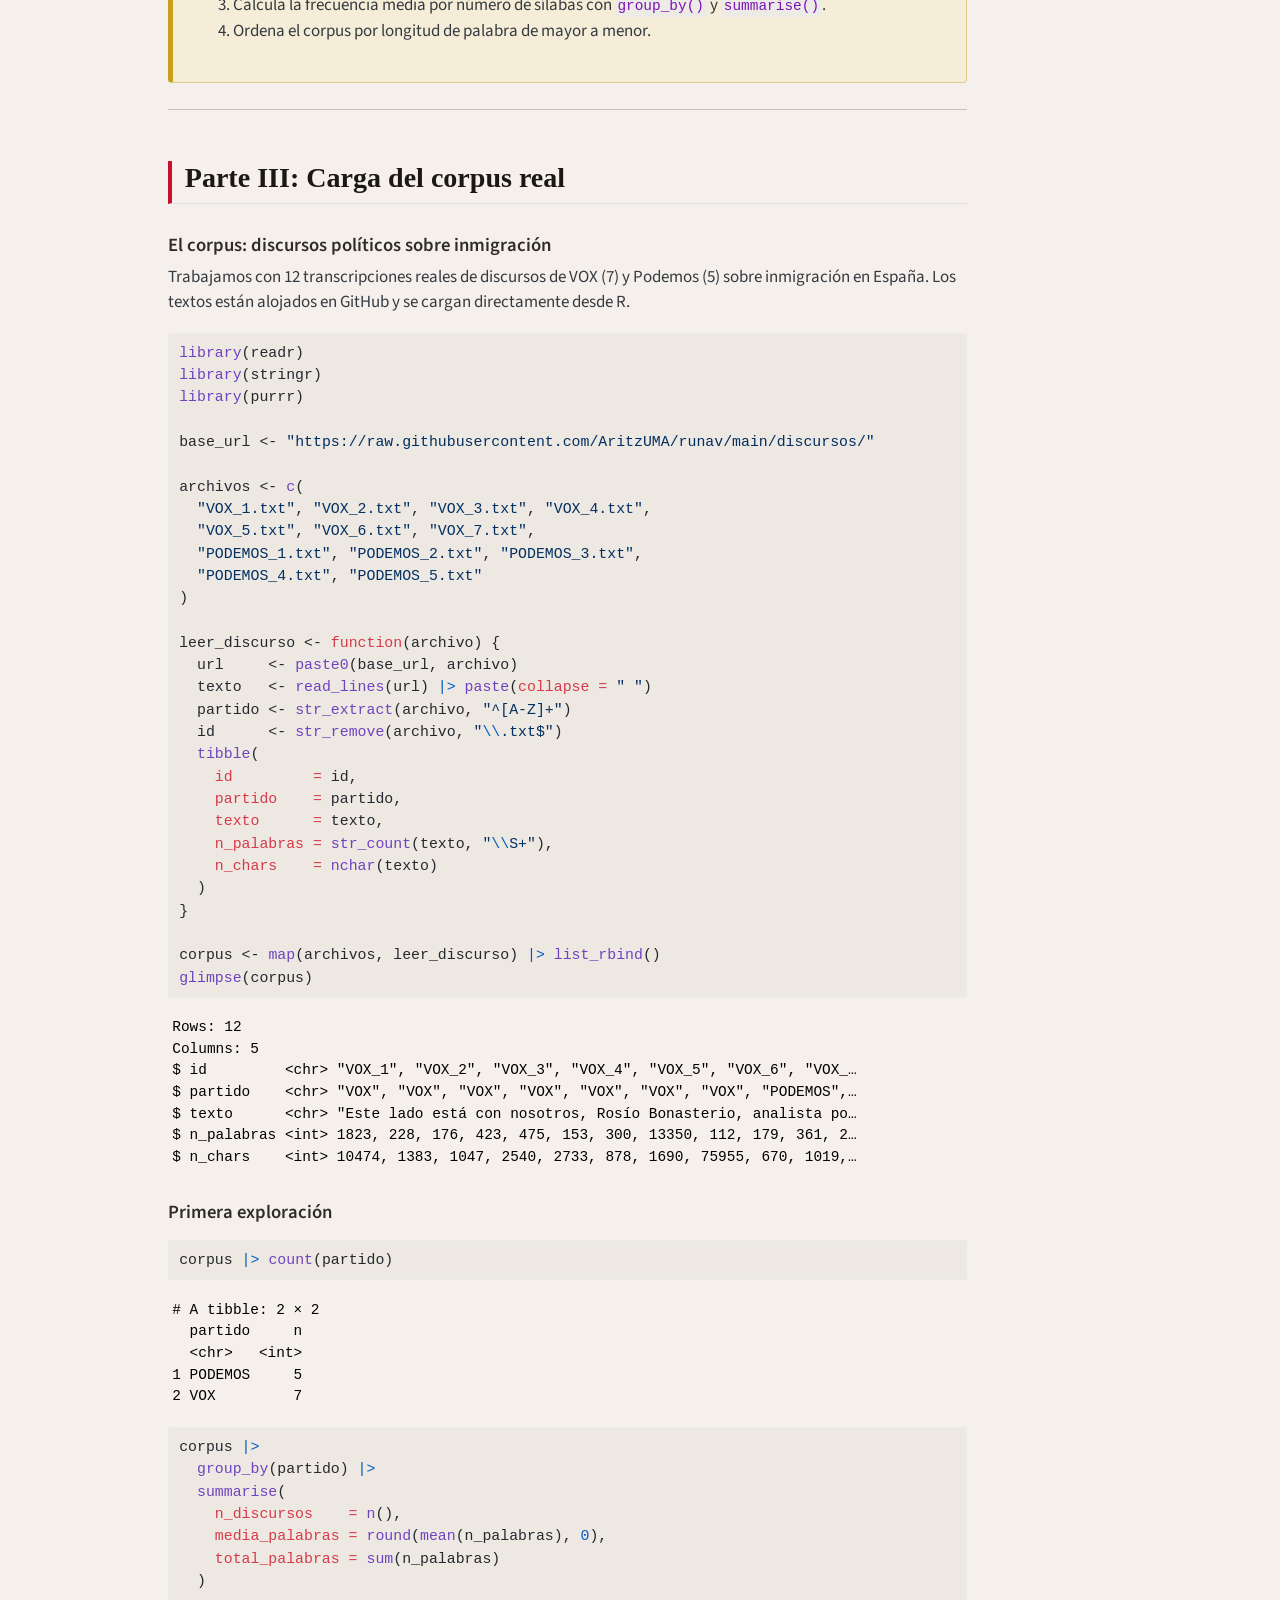
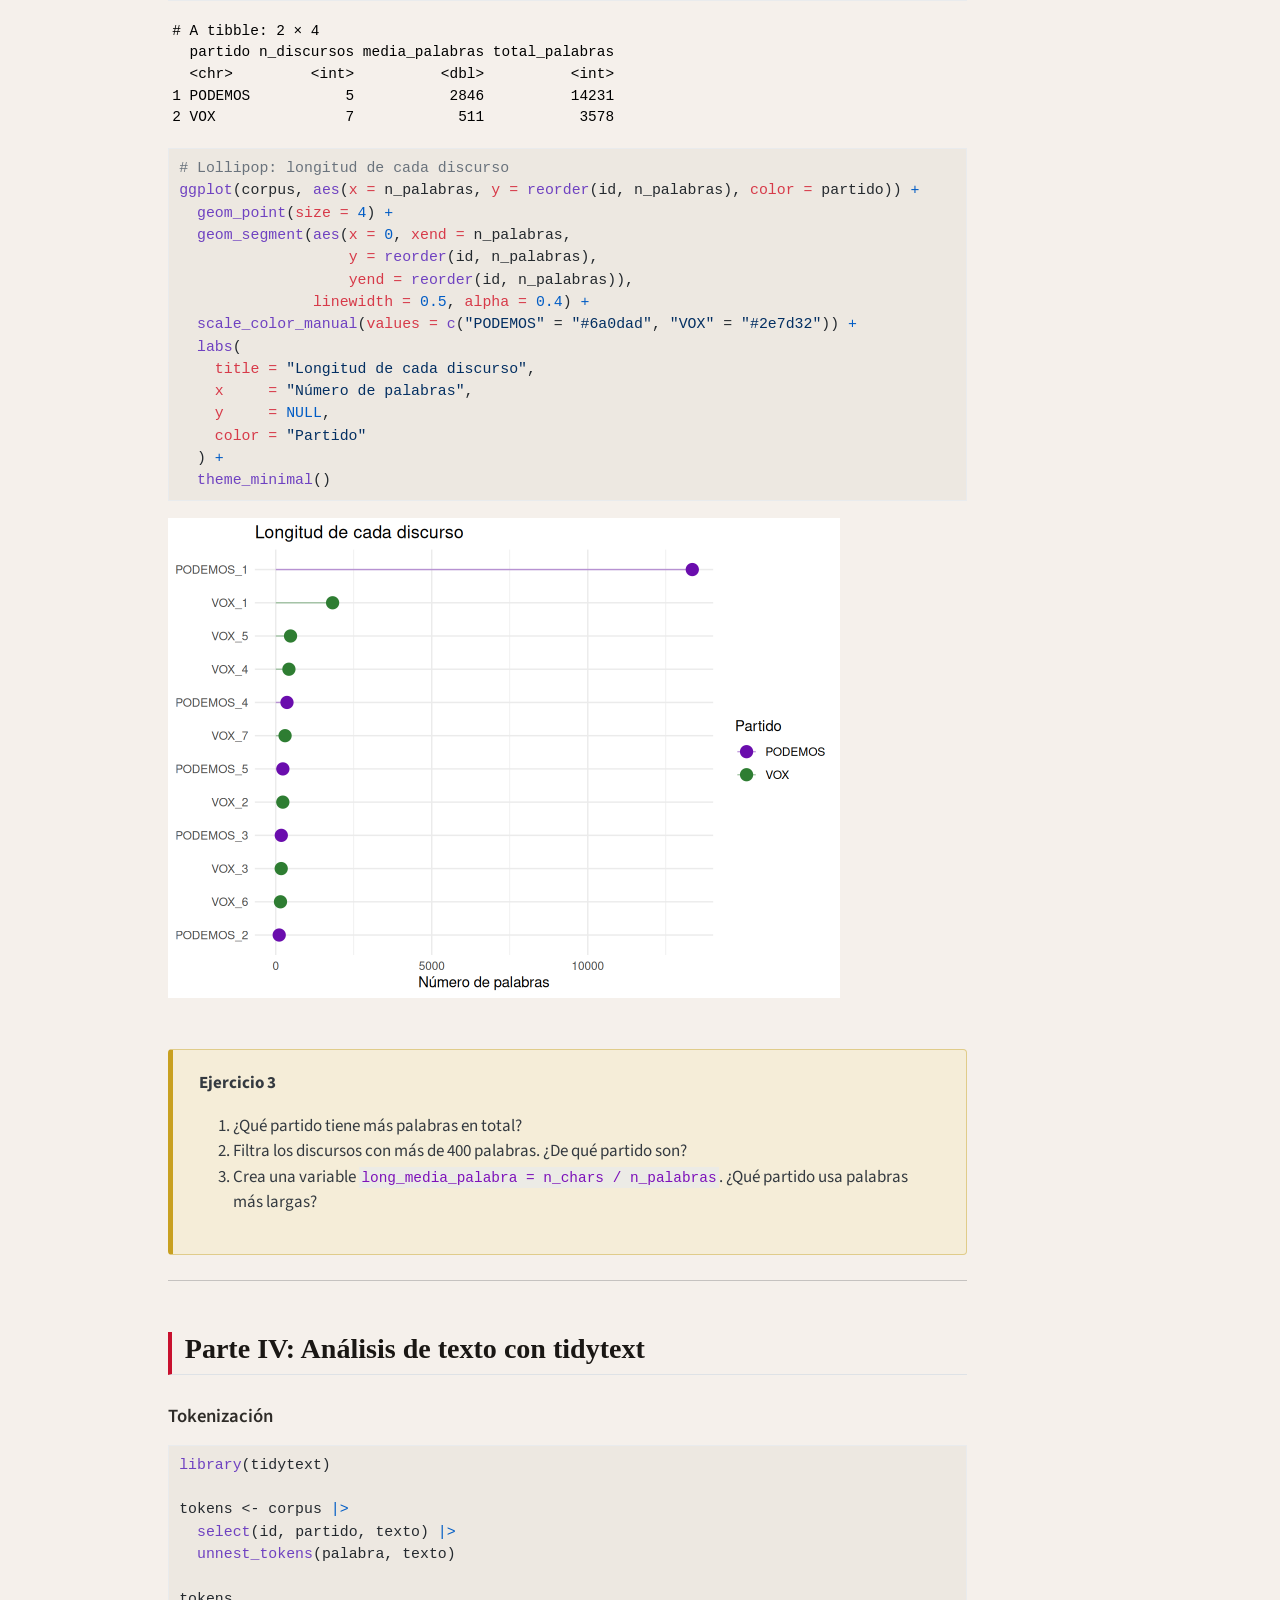
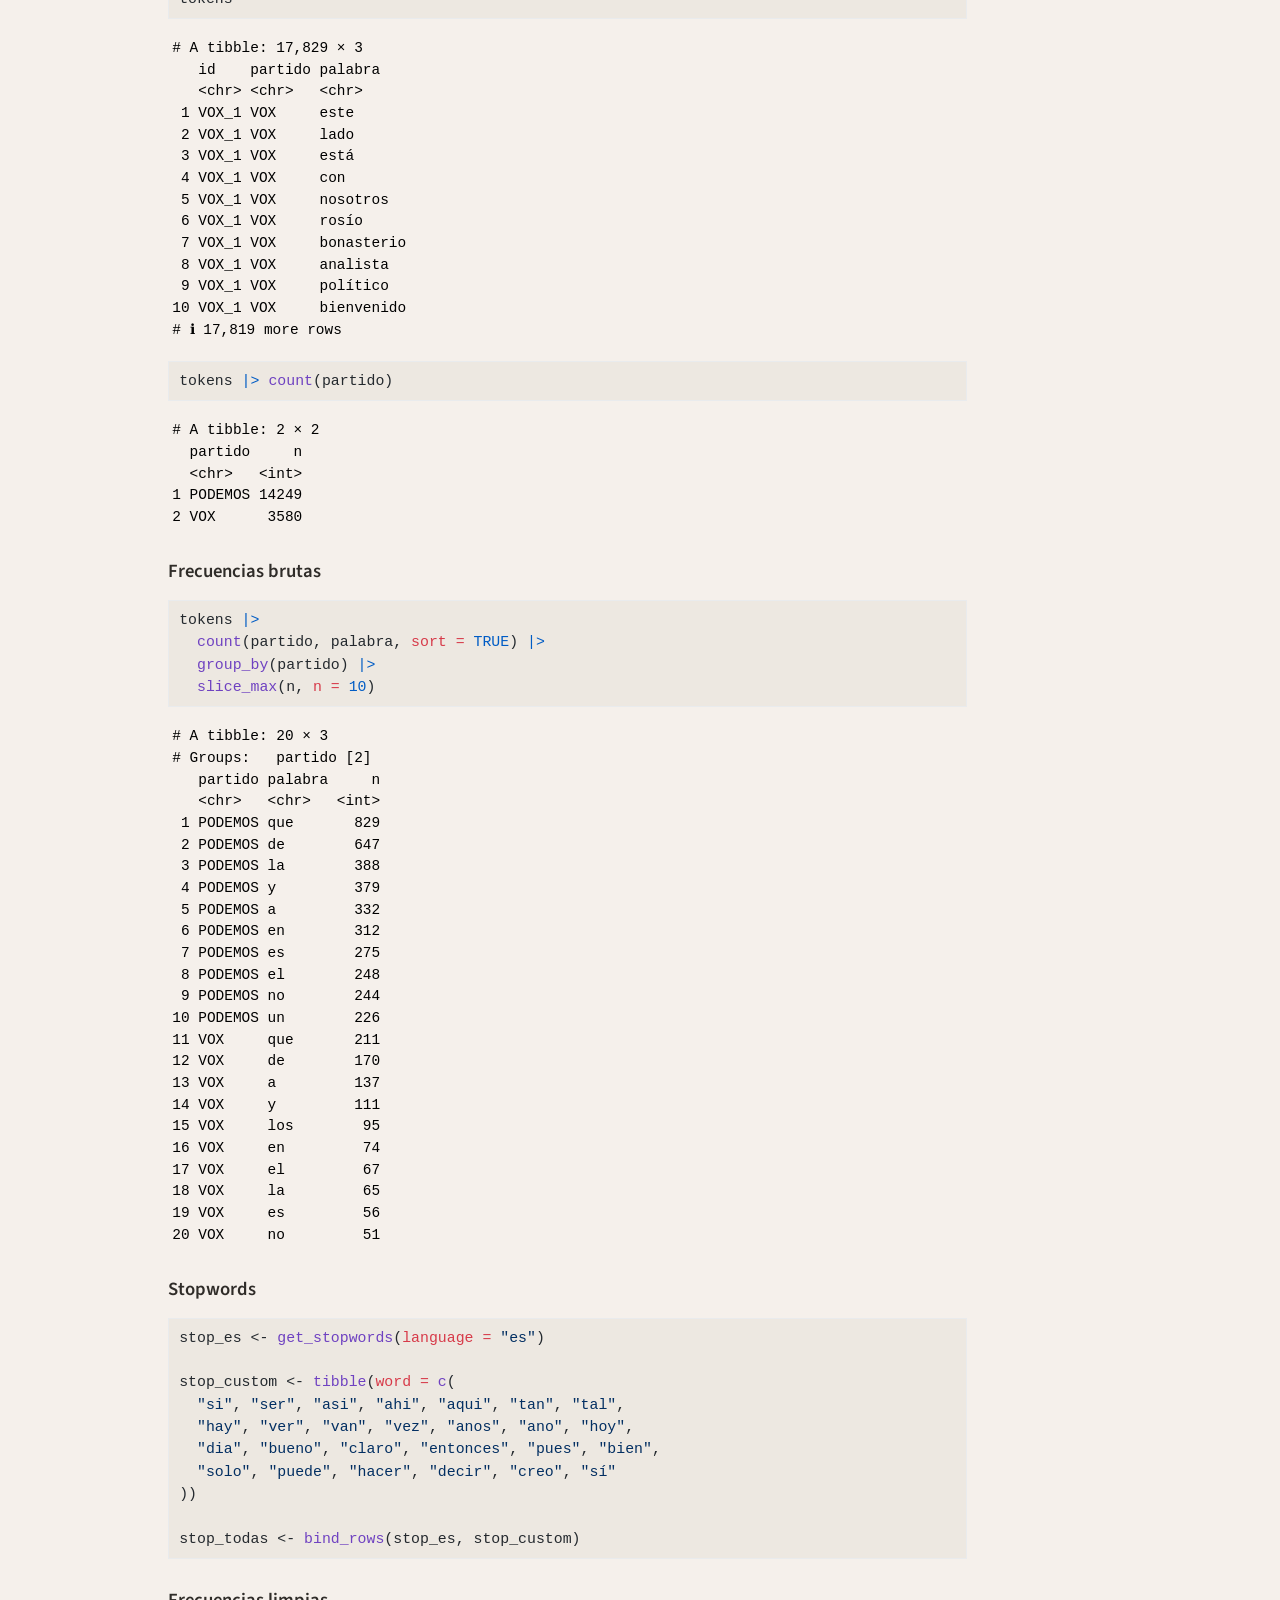
==== commit 62368cbf: "Built site for gh-pages" ====
--- a/index.html
+++ b/index.html
@@ -77,7 +77,7 @@
 <link href="site_libs/quarto-html/quarto-syntax-highlighting-acf12a64177840b8d86f2d4f01b2e9fb.css" rel="stylesheet" id="quarto-text-highlighting-styles">
 <script src="site_libs/bootstrap/bootstrap.min.js"></script>
 <link href="site_libs/bootstrap/bootstrap-icons.css" rel="stylesheet">
-<link href="site_libs/bootstrap/bootstrap-ebfd257c668174c0c0becc64e2247a21.min.css" rel="stylesheet" append-hash="true" id="quarto-bootstrap" data-mode="light">
+<link href="site_libs/bootstrap/bootstrap-b685fecc91a1dfb24ff056a1bcdbeb93.min.css" rel="stylesheet" append-hash="true" id="quarto-bootstrap" data-mode="light">
 <script id="quarto-search-options" type="application/json">{
   "location": "navbar",
   "copy-button": false,
@@ -132,9 +132,15 @@
 </button>
           <div class="collapse navbar-collapse" id="navbarCollapse">
             <ul class="navbar-nav navbar-nav-scroll ms-auto">
-  <li class="nav-item">
-    <a class="nav-link" href="https://www.unav.edu"> 
-<span class="menu-text">Universidad de Navarra</span></a>
+  <li class="nav-item compact">
+    <a class="nav-link" href="https://github.com/AritzUMA/runav"> <i class="bi bi-github" role="img" aria-label="GitHub">
+</i> 
+<span class="menu-text"></span></a>
+  </li>  
+  <li class="nav-item compact">
+    <a class="nav-link" href="https://twitter.com/aritz_gorostiza"> <i class="bi bi-twitter-x" role="img" aria-label="Twitter">
+</i> 
+<span class="menu-text"></span></a>
   </li>  
 </ul>
           </div> <!-- /navcollapse -->
--- a/styles.css
+++ b/styles.css
@@ -26,9 +26,27 @@
   font-family: Georgia, serif;
 }
 
-/* Ocultar el texto del título en el navbar, mantener solo el logo */
+/* Ocultar el texto del título en el navbar y en el menú móvil */
 .navbar-brand span.navbar-title {
   display: none;
+}
+
+.navbar-nav .nav-item .sidebar-title {
+  display: none;
+}
+
+/* Ocultar título en menú hamburguesa móvil */
+#quarto-sidebar .sidebar-title,
+.offcanvas-title,
+.navbar-toggler + .navbar-brand .navbar-title {
+  display: none !important;
+}
+
+/* Logo más grande y natural */
+.navbar-brand img {
+  height: 38px !important;
+  width: auto !important;
+  opacity: 0.95;
 }
 
 .navbar-nav .nav-link {
